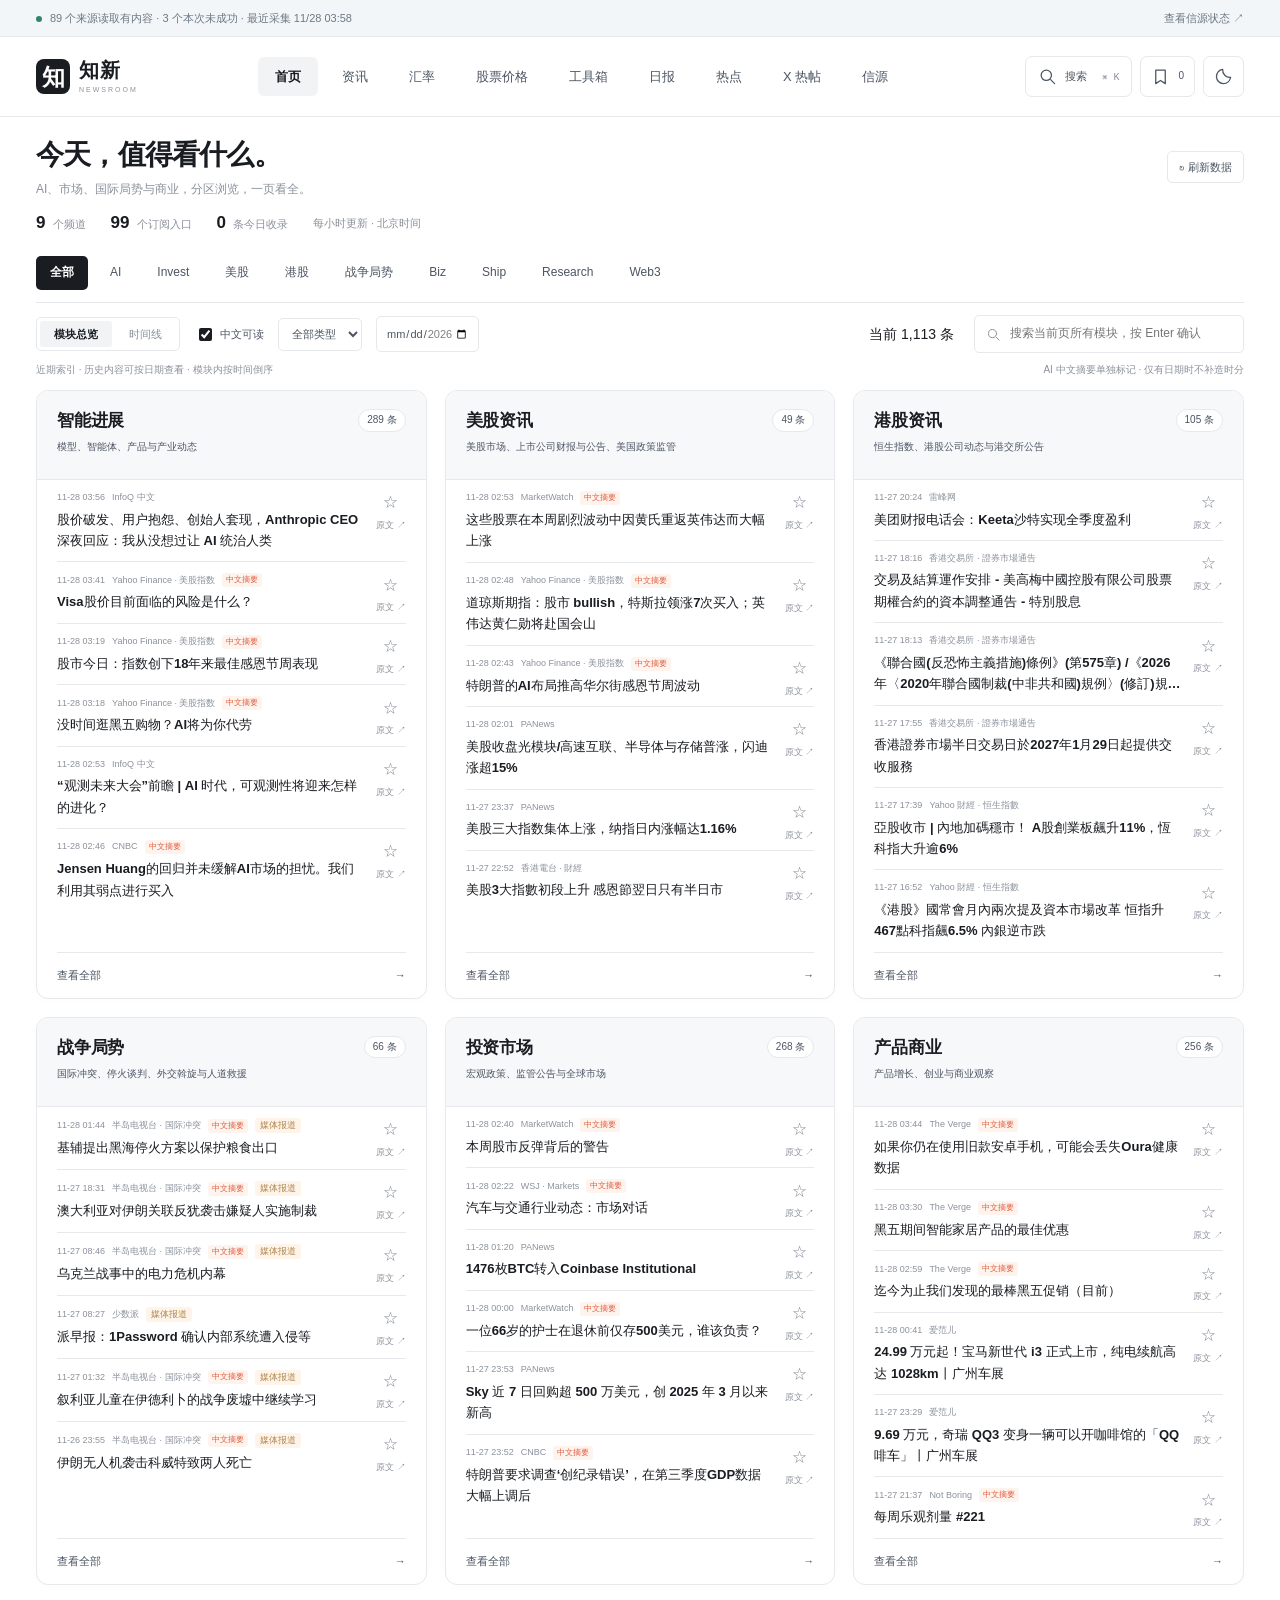
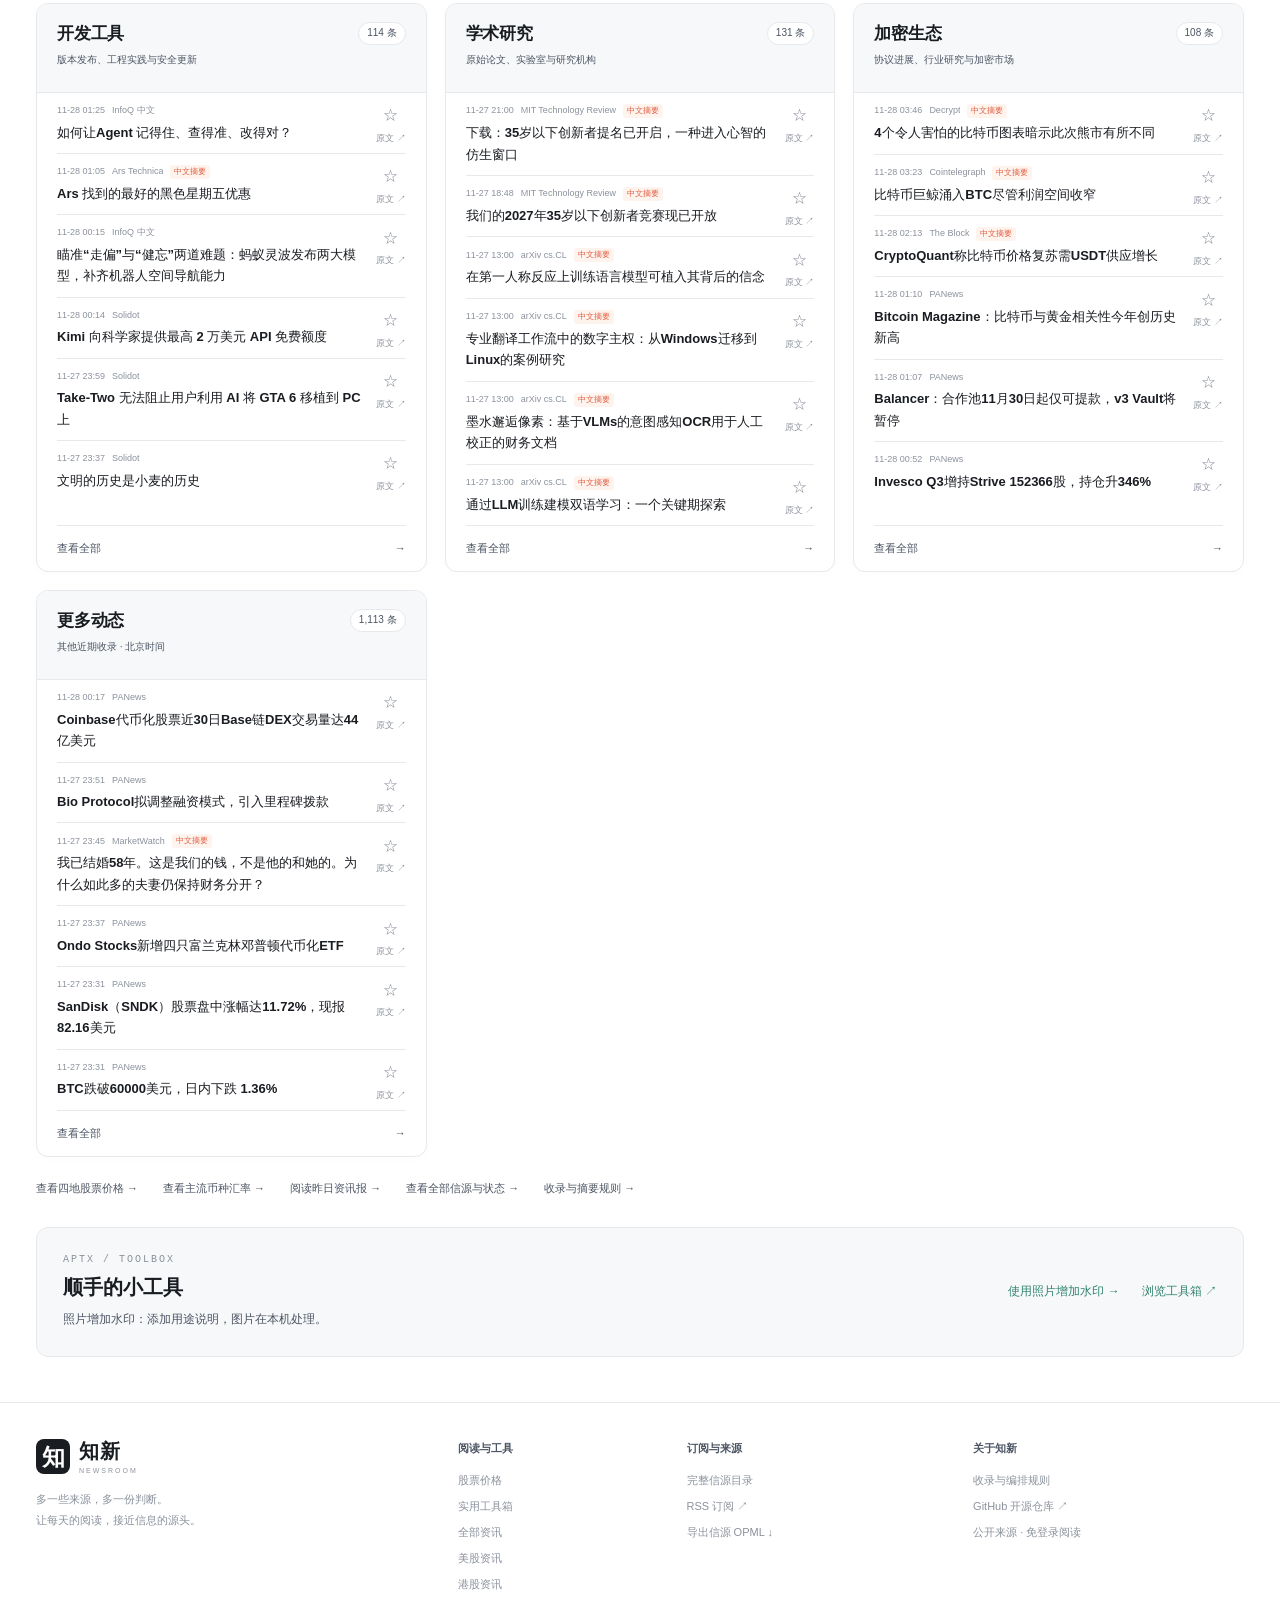
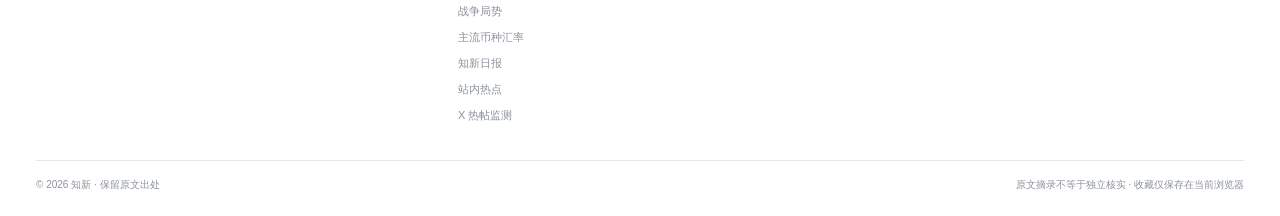
==== site/index.html @ 8f441225 "Refresh public AI sources" ====
<!doctype html>
<html lang="zh-CN">
<head>
  <script>if(!document.querySelector("base")){const base=document.createElement("base");base.href=new URL("./",location.href).href;document.head.append(base);}</script>
  <meta charset="utf-8">
  <meta name="viewport" content="width=device-width,initial-scale=1">
  <meta name="theme-color" content="#ffffff">
  <meta name="description" content="知新，多源资讯阅读站。汇集 AI、投资、美股、港股、战争局势、商业、开发工具、学术研究与 Web3，保留出处，按日归档。">
  <title>知新 · 多源资讯，每日有新知</title>
  <link rel="icon" href="data:image/svg+xml,%3Csvg xmlns='http://www.w3.org/2000/svg' viewBox='0 0 64 64'%3E%3Crect width='64' height='64' rx='14' fill='%23181a1d'/%3E%3Ctext x='12' y='46' font-size='42' fill='white'%3E知%3C/text%3E%3C/svg%3E">
  <link rel="alternate" type="application/rss+xml" title="知新资讯" href="./feed.xml">
  <link rel="stylesheet" href="./style.css?v=fdb960fe0c2c">
  <script src="./fx.js?v=73ebd5646b31" defer></script>
  <script src="./tools.js?v=283b28b69648" defer></script>
  <script src="./routing.js?v=66fdb86a15b0" defer></script>
  <script src="./stocks.js?v=11ef1272ff9c" defer></script>
  <script src="./app.js?v=699134f57a19" defer></script>
  <script id="fx-bootstrap" type="application/json">{"recent":{"schemaVersion":1,"status":"ok","asOf":"2026-11-27","previousDate":"2026-11-26","base":"EUR","checkedAt":"2026-11-27T19:58:29+00:00","lastSuccessfulAt":"2026-11-27T19:58:29+00:00","source":{"name":"欧洲央行 ECB","url":"https://www.ecb.europa.eu/stats/policy_and_exchange_rates/euro_reference_exchange_rates/html/index.en.html","dataUrl":"https://www.ecb.europa.eu/stats/eurofxref/eurofxref-hist-90d.xml"},"currencies":[{"code":"CNY","name":"人民币"},{"code":"USD","name":"美元"},{"code":"HKD","name":"港币"},{"code":"EUR","name":"欧元"},{"code":"JPY","name":"日元"},{"code":"GBP","name":"英镑"},{"code":"SGD","name":"新加坡元"},{"code":"AUD","name":"澳元"},{"code":"CAD","name":"加元"},{"code":"CHF","name":"瑞士法郎"},{"code":"KRW","name":"韩元"},{"code":"NZD","name":"新西兰元"},{"code":"THB","name":"泰铢"},{"code":"MYR","name":"马来西亚林吉特"},{"code":"INR","name":"印度卢比"}],"longHistory":{"status":"ok","startDate":"2016-01-04","asOf":"2026-11-27"}},"history":{"schemaVersion":1,"asOf":"2026-11-27","startDate":"2025-11-27","codes":["CNY","USD","HKD","JPY","GBP","SGD","AUD","CAD","CHF","KRW","NZD","THB","MYR","INR"],"rows":[["2025-11-27",8.2068,1.1586,9.0118,181.11,0.8754,1.5039,1.7753,1.6273,0.9337,1694.15,2.0277,37.336,4.7873,103.5815],["2025-11-28",8.1836,1.1566,9.002,180.57,0.8752,1.5008,1.7721,1.621,0.9318,1699.81,2.0247,37.237,4.7796,103.4905],["2025-12-01",8.2358,1.1646,9.0703,180.28,0.8778,1.5065,1.774,1.6259,0.9323,1706.31,2.0257,37.186,4.811,104.2823],["2025-12-02",8.2123,1.1614,9.0424,181.26,0.8796,1.5072,1.7723,1.6264,0.9346,1704.82,2.0294,37.182,4.7995,104.4705],["2025-12-03",8.2421,1.1668,9.0826,181.28,0.8766,1.5101,1.77,1.627,0.9336,1708.78,2.0292,37.209,4.8107,105.2075],["2025-12-04",8.2498,1.1666,9.0801,180.55,0.8745,1.5115,1.7657,1.6299,0.934,1716.69,2.0236,37.395,4.7971,104.843],["2025-12-05",8.2333,1.1645,9.0652,180.76,0.8727,1.5084,1.7546,1.623,0.9365,1714.82,2.0158,37.095,4.7873,104.733],["2025-12-08",8.2378,1.1655,9.0681,181.29,0.8746,1.5107,1.7549,1.609,0.9388,1708.85,2.013,37.121,4.7937,104.945],["2025-12-09",8.2207,1.1637,9.056,181.96,0.8735,1.5091,1.7532,1.6114,0.9385,1708.91,2.0111,37.07,4.7886,104.55],["2025-12-10",8.2165,1.1634,9.0532,182.32,0.8741,1.5079,1.7513,1.6108,0.9356,1710.16,2.0126,37.048,4.7909,104.6008],["2025-12-11",8.2678,1.1714,9.1154,182.25,0.8751,1.5147,1.7601,1.6164,0.9333,1723.29,2.0155,37.186,4.8145,105.8005],["2025-12-12",8.2759,1.1731,9.1332,182.99,0.8767,1.5152,1.7594,1.6139,0.9333,1732.81,2.0189,37.0,4.8103,106.1955],["2025-12-15",8.2824,1.1753,9.1462,182.32,0.8779,1.5148,1.7669,1.6169,0.9355,1721.99,2.029,36.993,4.8099,106.653],["2025-12-16",8.293,1.1776,9.1609,182.07,0.8764,1.5176,1.7737,1.6206,0.9351,1734.89,2.0346,37.071,4.8111,107.069],["2025-12-17",8.2569,1.1722,9.1207,182.38,0.8785,1.5142,1.7704,1.6165,0.9332,1734.13,2.0294,36.942,4.7925,105.9275],["2025-12-18",8.2517,1.1719,9.119,182.55,0.8746,1.5129,1.7734,1.6161,0.9316,1731.18,2.0324,36.862,4.7884,105.7785],["2025-12-19",8.2465,1.1712,9.113,184.15,0.876,1.5143,1.7739,1.6155,0.9318,1731.88,2.041,36.846,4.775,105.054],["2025-12-22",8.265,1.1745,9.1362,184.77,0.8742,1.515,1.7667,1.6168,0.9316,1738.72,2.0283,36.586,4.7896,105.29],["2025-12-23",8.2833,1.1786,9.1674,183.89,0.8729,1.5153,1.7607,1.6148,0.9287,1745.36,2.0189,36.666,4.7898,105.5479],["2025-12-24",8.2679,1.1787,9.1655,183.83,0.8729,1.5135,1.7587,1.6128,0.9284,1707.04,2.0197,36.593,4.7678,105.7755],["2025-12-29",8.2438,1.1766,9.1467,183.97,0.8726,1.5122,1.7583,1.6106,0.9293,1690.95,2.0295,36.992,4.777,105.776],["2025-12-30",8.2216,1.1757,9.1511,183.48,0.8712,1.5095,1.7543,1.6104,0.9293,1697.65,2.0278,36.935,4.7581,105.58],["2025-12-31",8.2262,1.175,9.1464,184.09,0.8726,1.5105,1.7581,1.6088,0.9314,1696.94,2.038,37.218,4.7682,105.5965],["2026-01-02",8.1973,1.1721,9.1329,183.94,0.8719,1.5077,1.7508,1.6097,0.9296,1693.53,2.0317,36.792,4.7517,105.719],["2026-01-05",8.1478,1.1664,9.0822,182.93,0.8676,1.5018,1.7492,1.6087,0.9289,1690.44,2.0296,36.596,4.7502,105.316],["2026-01-06",8.1766,1.1707,9.1172,183.14,0.8663,1.4984,1.7422,1.6129,0.9287,1695.93,2.0232,36.608,4.7378,105.5405],["2026-01-07",8.1685,1.1684,9.0976,182.91,0.8664,1.4972,1.7367,1.6135,0.9304,1691.47,2.02,36.606,4.7414,104.9835],["2026-01-08",8.1513,1.1675,9.0981,182.97,0.8687,1.4995,1.7433,1.6183,0.9312,1695.57,2.0313,36.823,4.743,104.988],["2026-01-09",8.1288,1.1642,9.0763,183.52,0.8677,1.4984,1.7441,1.6163,0.9314,1699.55,2.0339,36.632,4.7424,105.0335],["2026-01-12",8.1529,1.1692,9.1156,184.42,0.8674,1.5019,1.7409,1.6219,0.9313,1715.11,2.027,36.508,4.7499,105.419],["2026-01-13",8.1294,1.1654,9.0925,185.12,0.866,1.5006,1.7394,1.6172,0.9311,1717.89,2.0231,36.681,4.7286,105.1478],["2026-01-14",8.1247,1.1651,9.0841,184.82,0.8668,1.5007,1.745,1.6169,0.9333,1719.0,2.0303,36.672,4.7163,105.2118],["2026-01-15",8.0988,1.1624,9.0657,184.31,0.8674,1.4969,1.7382,1.6162,0.9314,1706.77,2.0246,36.494,4.715,104.9647],["2026-01-16",8.0967,1.1617,9.0613,183.67,0.867,1.4962,1.7344,1.6135,0.9313,1711.1,2.0179,36.535,4.7136,105.397],["2026-01-19",8.0991,1.1631,9.0685,183.69,0.8671,1.4946,1.7342,1.6149,0.9282,1713.48,2.0098,36.353,4.7164,105.6965],["2026-01-20",8.1614,1.1728,9.1456,185.18,0.8722,1.5045,1.742,1.6215,0.9268,1731.99,2.0098,36.456,4.7551,106.677],["2026-01-21",8.1749,1.1739,9.1532,185.23,0.8744,1.5045,1.734,1.6192,0.9268,1719.32,2.0019,36.47,4.7508,107.5775],["2026-01-22",8.1658,1.1706,9.1283,185.88,0.8722,1.5026,1.7197,1.6171,0.9283,1718.11,1.991,36.675,4.7292,107.216],["2026-01-23",8.1778,1.1742,9.1561,185.71,0.8681,1.5016,1.7104,1.6161,0.9277,1723.2,1.9855,36.594,4.7033,107.864],["2026-01-26",8.2312,1.1836,9.2289,182.52,0.8675,1.5044,1.7133,1.623,0.9223,1713.58,1.9877,36.869,4.6936,108.6115],["2026-01-27",8.2964,1.1929,9.3046,182.92,0.8683,1.5096,1.7167,1.6316,0.9197,1719.21,1.9907,37.022,4.7149,109.288],["2026-01-28",8.3176,1.1974,9.3415,182.76,0.8685,1.5108,1.7107,1.6242,0.9188,1710.88,1.9859,37.251,4.6926,110.093],["2026-01-29",8.3132,1.1968,9.3407,183.48,0.8662,1.5128,1.6935,1.6186,0.9182,1712.42,1.9689,37.34,4.7004,110.007],["2026-01-30",8.2834,1.1919,9.3067,183.59,0.8662,1.5111,1.7001,1.612,0.9157,1719.47,1.966,37.455,4.7044,109.5825],["2026-02-02",8.221,1.184,9.2484,183.59,0.8658,1.5055,1.7042,1.6157,0.9199,1719.74,1.9705,37.432,4.6673,108.417],["2026-02-03",8.1877,1.1801,9.2201,183.92,0.8623,1.4994,1.683,1.6116,0.9173,1709.44,1.9532,37.25,4.6407,106.371],["2026-02-04",8.2051,1.182,9.2334,185.15,0.8616,1.5027,1.6814,1.6138,0.9168,1720.7,1.9602,37.39,4.6476,106.8698],["2026-02-05",8.1869,1.1798,9.2171,185.11,0.8691,1.5021,1.6922,1.6144,0.9161,1728.58,1.9676,37.488,4.6567,106.546],["2026-02-06",8.1838,1.1794,9.2152,185.27,0.8679,1.5016,1.688,1.6118,0.9175,1730.68,1.9673,37.269,4.6557,106.9265],["2026-02-09",8.2281,1.1886,9.2888,185.65,0.8701,1.5067,1.6843,1.6174,0.915,1737.79,1.9685,37.055,4.6765,107.8375],["2026-02-10",8.2245,1.1894,9.2983,184.51,0.8695,1.5061,1.683,1.6141,0.9123,1738.48,1.9687,37.151,4.6666,107.6878],["2026-02-11",8.2245,1.19,9.3013,182.79,0.8699,1.5027,1.6737,1.6138,0.9136,1727.84,1.9637,36.991,4.6589,107.9515],["2026-02-12",8.1944,1.1874,9.2815,182.52,0.8711,1.4984,1.6678,1.6128,0.9142,1707.82,1.9588,36.809,4.6338,107.565],["2026-02-13",8.195,1.1862,9.2725,181.83,0.8716,1.4992,1.6824,1.6161,0.9121,1715.78,1.9693,36.861,4.6351,107.481],["2026-02-16",8.1902,1.1855,9.265,181.79,0.869,1.4962,1.6731,1.6155,0.9129,1708.8,1.9623,36.863,4.6235,107.5625],["2026-02-17",8.1702,1.1826,9.2428,181.06,0.8733,1.4946,1.6776,1.6149,0.9116,1709.83,1.9623,37.021,4.6121,107.2565],["2026-02-18",8.1833,1.1845,9.2565,181.99,0.8724,1.4971,1.6748,1.6164,0.9124,1712.66,1.973,37.016,4.6196,107.425],["2026-02-19",8.1197,1.1753,9.1846,182.05,0.8738,1.4916,1.6698,1.6107,0.9119,1703.81,1.9728,36.722,4.5937,107.183],["2026-02-20",8.1294,1.1767,9.1961,182.63,0.8728,1.4931,1.6697,1.6112,0.9132,1705.81,1.9763,36.719,4.5927,107.0155],["2026-02-23",8.1412,1.1784,9.2136,182.44,0.8734,1.4923,1.6669,1.6132,0.9145,1701.08,1.975,36.56,4.5852,107.115],["2026-02-24",8.1046,1.1777,9.2126,183.53,0.8731,1.4925,1.6718,1.6148,0.912,1699.77,1.9783,36.573,4.586,107.0865],["2026-02-25",8.095,1.1784,9.2157,184.7,0.8714,1.4906,1.6617,1.6133,0.913,1682.64,1.9727,36.642,4.5852,107.167],["2026-02-26",8.0823,1.1814,9.2417,184.37,0.8719,1.4922,1.6592,1.6155,0.914,1684.25,1.9721,36.694,4.5909,107.421],["2026-02-27",8.0961,1.1805,9.2359,184.13,0.8763,1.4942,1.6612,1.6139,0.9104,1702.25,1.9731,36.696,4.5933,107.5205],["2026-03-02",8.0512,1.1698,9.1509,184.19,0.8739,1.49,1.6579,1.5991,0.9117,1710.38,1.9709,36.86,4.5938,107.317],["2026-03-03",8.017,1.1606,9.0552,182.98,0.8717,1.4833,1.6534,1.5883,0.9107,1715.95,1.9688,36.861,4.5797,106.9525],["2026-03-04",8.0347,1.1649,9.1064,183.02,0.8705,1.4844,1.6503,1.591,0.9082,1706.34,1.9674,36.671,4.5915,107.2678],["2026-03-05",8.0177,1.1618,9.0863,183.03,0.8695,1.4839,1.649,1.5828,0.9064,1714.57,1.9623,36.788,4.581,106.4773],["2026-03-06",7.9825,1.1561,9.04,182.57,0.86693,1.481,1.6501,1.5782,0.9045,1717.02,1.9687,36.966,4.562,106.1745],["2026-03-09",7.9929,1.1555,9.0311,183.15,0.8653,1.4792,1.6465,1.568,0.9008,1716.06,1.9563,37.057,4.5792,106.65],["2026-03-10",8.0057,1.1641,9.1075,183.67,0.86545,1.481,1.6355,1.5777,0.9027,1711.37,1.9596,36.815,4.5691,107.05],["2026-03-11",7.9518,1.1581,9.0642,183.63,0.86363,1.4757,1.6195,1.5742,0.9031,1710.64,1.9571,36.787,4.5357,106.629],["2026-03-12",7.9316,1.1547,9.038,183.43,0.86243,1.4726,1.619,1.5706,0.9028,1709.93,1.9588,36.875,4.5345,106.4745],["2026-03-13",7.9145,1.1476,8.9827,182.85,0.86503,1.4685,1.6293,1.5726,0.9034,1711.87,1.9691,36.953,4.5198,106.0205],["2026-03-16",7.9154,1.1478,8.9881,182.66,0.86408,1.4676,1.6272,1.5703,0.9041,1711.08,1.9647,37.143,4.5114,105.8818],["2026-03-17",7.9412,1.1531,9.0355,183.29,0.8643,1.4723,1.6227,1.5804,0.9068,1714.87,1.9693,37.268,4.5178,106.5055],["2026-03-18",7.9214,1.15,9.0135,183.49,0.86393,1.4734,1.6305,1.5774,0.9073,1729.08,1.9763,37.565,4.504,106.83],["2026-03-19",7.9279,1.1489,8.9966,182.46,0.86388,1.4744,1.6403,1.577,0.9121,1725.2,1.98,37.805,4.5259,107.133],["2026-03-20",7.9664,1.1555,9.0545,183.46,0.86438,1.4793,1.6351,1.5849,0.9096,1734.17,1.9723,37.854,4.5521,108.175],["2026-03-23",7.9916,1.1596,9.0819,183.86,0.8642,1.4791,1.6519,1.5896,0.9124,1724.93,1.9836,37.403,4.5682,108.099],["2026-03-24",7.977,1.1572,9.0575,183.91,0.86541,1.4819,1.6652,1.591,0.9145,1734.48,1.9895,37.794,4.5785,108.597],["2026-03-25",7.9979,1.1592,9.0637,184.27,0.86558,1.4829,1.6647,1.5977,0.9153,1735.94,1.9921,37.778,4.5962,108.9005],["2026-03-26",7.9737,1.1539,9.0281,184.19,0.86515,1.4821,1.6693,1.5964,0.9151,1738.14,1.9958,37.963,4.6087,108.6045],["2026-03-27",7.9626,1.1517,9.0223,184.16,0.8672,1.4831,1.6731,1.5974,0.9178,1740.79,2.0019,37.949,4.6218,109.1945],["2026-03-30",7.937,1.1484,8.9969,183.12,0.86803,1.4812,1.674,1.5987,0.9187,1742.93,2.0068,37.731,4.6258,108.7686],["2026-03-31",7.9341,1.1498,9.0136,183.39,0.86833,1.4811,1.6693,1.6022,0.9194,1753.22,2.0061,37.667,4.6555,107.8788],["2026-04-01",7.9771,1.1605,9.0955,183.73,0.87113,1.4875,1.6689,1.6124,0.9191,1746.33,2.0102,37.728,4.6733,108.424],["2026-04-02",7.9495,1.1525,9.0325,183.94,0.87253,1.4834,1.6771,1.603,0.9213,1747.94,2.0191,37.762,4.6549,107.3],["2026-04-07",7.9251,1.1557,9.0564,184.73,0.87258,1.4847,1.6665,1.6078,0.9242,1730.56,2.0267,37.687,4.6586,107.4895],["2026-04-08",7.9948,1.1706,9.1685,185.13,0.86893,1.49,1.6589,1.6225,0.9223,1725.73,2.0055,37.313,4.6543,107.9533],["2026-04-09",7.9863,1.1685,9.1551,185.7,0.87053,1.4891,1.6593,1.6175,0.924,1728.78,2.0019,37.503,4.6541,108.2738],["2026-04-10",7.9967,1.1711,9.1729,186.43,0.87105,1.4919,1.6561,1.6187,0.9241,1737.06,2.0034,37.592,4.6434,108.7795],["2026-04-13",7.9827,1.1684,9.1507,186.75,0.87058,1.4912,1.661,1.6177,0.9242,1740.86,2.0081,37.728,4.6444,109.047],["2026-04-14",8.0379,1.1793,9.2372,187.33,0.86913,1.4993,1.6558,1.6225,0.921,1734.18,1.9992,37.791,4.6594,109.7765],["2026-04-15",8.0353,1.178,9.2289,187.41,0.86935,1.4991,1.6507,1.6235,0.922,1740.02,1.9978,37.808,4.659,110.0695],["2026-04-16",8.0368,1.1782,9.2195,187.31,0.86993,1.4985,1.6425,1.6174,0.923,1739.62,1.9986,37.685,4.6586,109.8595],["2026-04-17",8.0483,1.1797,9.2382,187.72,0.87168,1.5009,1.6438,1.6129,0.9231,1744.76,2.0032,37.839,4.6628,109.5025],["2026-04-20",8.0176,1.176,9.2105,186.88,0.87045,1.4952,1.6432,1.6105,0.9189,1729.01,2.0003,37.72,4.6481,109.4525],["2026-04-21",8.0202,1.1767,9.214,187.14,0.87035,1.4961,1.6423,1.607,0.9172,1729.57,1.9907,37.696,4.6491,110.0275],["2026-04-22",8.0071,1.1733,9.1892,186.81,0.86903,1.4945,1.6404,1.6034,0.9175,1734.2,1.9866,37.786,4.6375,110.0605],["2026-04-23",7.9928,1.1694,9.16,186.5,0.86575,1.4919,1.6347,1.5986,0.9177,1729.96,1.9861,37.836,4.6349,110.052],["2026-04-24",8.0067,1.1712,9.1763,186.71,0.86803,1.4949,1.6393,1.6023,0.9199,1729.91,1.9939,37.918,4.6438,110.3885],["2026-04-27",8.0165,1.1749,9.208,187.06,0.8658,1.4954,1.6337,1.5979,0.921,1728.54,1.9851,37.946,4.6438,110.6745],["2026-04-28",7.9877,1.168,9.1527,186.58,0.86715,1.493,1.6327,1.5974,0.9238,1725.01,1.9905,38.024,4.6159,110.426],["2026-04-29",7.9993,1.1706,9.1736,187.05,0.86643,1.4952,1.6344,1.6007,0.9236,1730.59,1.9981,38.226,4.6268,111.0315],["2026-04-30",7.991,1.1702,9.1662,183.21,0.86625,1.4934,1.6371,1.5994,0.919,1728.39,1.9957,38.084,4.6457,111.0695],["2026-05-04",7.9914,1.17,9.1647,183.83,0.86358,1.4927,1.6289,1.593,0.9173,1722.28,1.9874,38.171,4.625,111.2585],["2026-05-05",7.9818,1.1686,9.1577,184.42,0.86343,1.4925,1.6299,1.591,0.9165,1721.29,1.9876,38.143,4.6306,111.35],["2026-05-06",8.0113,1.1762,9.2163,183.74,0.8637,1.4917,1.6238,1.5999,0.9165,1703.26,1.9713,37.856,4.6166,111.2865],["2026-05-07",8.0058,1.177,9.218,184.07,0.8641,1.4898,1.6219,1.604,0.9157,1707.4,1.9686,37.835,4.6021,110.938],["2026-05-08",7.9989,1.1761,9.2067,184.37,0.8641,1.4911,1.6259,1.6063,0.9156,1725.08,1.9735,37.897,4.6115,111.1285],["2026-05-11",7.9961,1.1765,9.2112,184.87,0.86488,1.4938,1.6249,1.6079,0.9163,1732.87,1.9785,38.136,4.6148,112.1385],["2026-05-12",7.9726,1.1738,9.1887,184.98,0.86803,1.4937,1.6252,1.6088,0.9172,1747.64,1.9743,38.055,4.6177,112.2585],["2026-05-13",7.9556,1.1715,9.1735,184.83,0.86713,1.4904,1.6158,1.6039,0.9155,1743.87,1.9749,37.88,4.6046,112.0793],["2026-05-14",7.94,1.1702,9.1662,184.83,0.86618,1.4901,1.6162,1.606,0.915,1745.62,1.9734,37.815,4.6006,112.0675],["2026-05-15",7.9194,1.1628,9.1065,184.36,0.8705,1.4884,1.6265,1.5995,0.9144,1743.76,1.9908,37.989,4.5942,111.594],["2026-05-18",7.9209,1.1648,9.1211,184.93,0.8702,1.4895,1.6256,1.6006,0.9144,1744.64,1.9858,37.967,4.6324,112.2285],["2026-05-19",7.9087,1.162,9.1015,184.89,0.86671,1.4887,1.6327,1.5985,0.915,1753.17,1.988,37.951,4.6219,112.1815],["2026-05-20",7.8912,1.16,9.0861,184.48,0.86555,1.4852,1.6271,1.5959,0.9165,1746.31,1.9841,37.903,4.6052,112.317],["2026-05-21",7.8899,1.1599,9.0873,184.59,0.86433,1.4848,1.6273,1.5972,0.9145,1749.99,1.9802,37.911,4.5961,111.5885],["2026-05-22",7.8791,1.1595,9.0865,184.53,0.86418,1.4846,1.6283,1.6002,0.9119,1759.6,1.9817,37.875,4.6009,110.9585],["2026-05-25",7.899,1.1643,9.1214,185.04,0.86255,1.4873,1.624,1.6082,0.9099,1762.46,1.982,37.816,4.6019,110.887],["2026-05-26",7.8939,1.1634,9.1161,185.22,0.86375,1.4866,1.6236,1.6069,0.9136,1751.27,1.9913,37.997,4.6129,111.32],["2026-05-27",7.8923,1.1637,9.1173,185.52,0.86618,1.4869,1.6321,1.6099,0.9153,1745.2,1.9774,37.96,4.6141,111.365],["2026-05-28",7.8762,1.1617,9.1015,185.24,0.86665,1.4865,1.6318,1.6094,0.9167,1745.84,1.9713,37.988,4.6212,111.1705],["2026-05-29",7.8793,1.1644,9.1238,185.45,0.86723,1.487,1.6238,1.6074,0.9111,1753.9,1.9491,37.866,4.6168,110.6195],["2026-06-01",7.8786,1.1646,9.1271,185.74,0.86493,1.4881,1.6234,1.6106,0.9128,1756.96,1.9558,37.914,4.6176,110.629],["2026-06-02",7.8778,1.1649,9.1298,186.09,0.86465,1.4892,1.6221,1.6119,0.9149,1767.33,1.9618,37.958,4.6188,110.9845],["2026-06-03",7.862,1.1614,9.1012,185.66,0.8637,1.489,1.6218,1.6094,0.9167,1778.09,1.9695,38.007,4.6392,111.1575],["2026-06-04",7.8848,1.164,9.1185,186.01,0.8649,1.4929,1.6297,1.6176,0.9168,1783.85,1.9791,37.949,4.6711,111.4945],["2026-06-05",7.8752,1.164,9.1185,186.08,0.86433,1.4939,1.6301,1.6159,0.9175,1793.64,1.9806,37.987,4.6886,110.5215],["2026-06-08",7.8263,1.154,9.0427,184.6,0.8636,1.4855,1.6311,1.6083,0.9187,1763.26,1.9792,37.811,4.7008,110.4475],["2026-06-09",7.8367,1.1573,9.0691,185.35,0.8634,1.4873,1.6391,1.6111,0.9206,1765.44,1.981,37.994,4.6998,110.3495],["2026-06-10",7.8243,1.1539,9.0426,185.19,0.86228,1.4866,1.6475,1.6073,0.9222,1759.12,1.9879,38.027,4.6964,109.9275],["2026-06-11",7.8191,1.1537,9.041,185.21,0.8633,1.4857,1.6487,1.6127,0.9221,1764.62,1.994,38.014,4.6921,110.484],["2026-06-12",7.822,1.1567,9.0633,185.3,0.86305,1.4854,1.6442,1.618,0.9217,1758.43,1.986,37.876,4.6933,110.0195],["2026-06-15",7.8429,1.1607,9.093,185.93,0.86483,1.4882,1.6424,1.6228,0.9212,1757.65,1.9882,37.781,4.7014,109.9355],["2026-06-16",7.8334,1.1594,9.0821,185.94,0.86471,1.4866,1.6411,1.6248,0.9224,1749.36,1.9906,37.698,4.7164,109.6335],["2026-06-17",7.8349,1.1591,9.0821,185.82,0.86463,1.4876,1.6418,1.6241,0.9193,1758.45,1.9952,37.804,4.7152,109.5745],["2026-06-18",7.7609,1.1461,8.9827,184.44,0.86638,1.4795,1.6362,1.6189,0.9218,1763.72,1.9889,37.581,4.7191,108.1155],["2026-06-19",7.7624,1.1467,8.9887,184.88,0.86653,1.4804,1.6348,1.6228,0.9248,1757.1,1.9967,37.681,4.7439,108.1675],["2026-06-22",7.7612,1.1456,8.981,185.33,0.86468,1.481,1.6346,1.6223,0.9257,1760.88,1.9991,37.702,4.7531,108.473],["2026-06-23",7.7303,1.1392,8.9313,184.02,0.862,1.4763,1.6423,1.6162,0.9225,1749.98,2.0065,37.821,4.7169,107.928],["2026-06-24",7.7236,1.134,8.891,183.35,0.86165,1.4722,1.6436,1.614,0.9216,1753.65,2.0096,37.91,4.6925,107.3605],["2026-06-25",7.7105,1.1342,8.8928,183.57,0.86183,1.4719,1.6454,1.6151,0.9223,1749.98,2.0115,37.882,4.6701,107.0635],["2026-06-26",7.7506,1.1401,8.9408,184.3,0.86253,1.4755,1.6518,1.6169,0.9218,1751.73,2.0181,38.051,4.6602,107.6305],["2026-06-29",7.7492,1.1406,8.9449,184.62,0.86215,1.4754,1.6531,1.6201,0.9222,1760.8,2.0175,37.919,4.6434,107.838],["2026-06-30",7.7314,1.1394,8.935,185.08,0.86178,1.4754,1.6544,1.622,0.9224,1767.08,2.0136,37.862,4.6544,107.8565],["2026-07-01",7.7342,1.1383,8.9287,185.21,0.85973,1.4762,1.6518,1.6191,0.9234,1773.57,2.0069,38.002,4.6602,108.4215],["2026-07-02",7.7388,1.1399,8.9414,184.19,0.85665,1.4756,1.6546,1.6203,0.92,1765.53,2.0101,37.976,4.6508,108.7435],["2026-07-03",7.7634,1.1448,8.9791,184.48,0.8572,1.4774,1.65,1.6258,0.919,1752.95,2.0049,37.933,4.6605,109.002],["2026-07-06",7.7573,1.1415,8.9528,185.31,0.85538,1.4765,1.6462,1.6236,0.9201,1747.72,2.0079,38.04,4.663,108.9035],["2026-07-07",7.767,1.1433,8.9661,185.09,0.85411,1.4764,1.6455,1.6255,0.9218,1731.47,2.0088,38.026,4.6532,108.582],["2026-07-08",7.755,1.1404,8.9395,185.3,0.85435,1.4757,1.6471,1.6176,0.9222,1720.95,2.0019,38.141,4.6494,108.9765],["2026-07-09",7.7712,1.1435,8.9605,185.72,0.85363,1.4784,1.6478,1.6202,0.9227,1729.49,1.9916,38.244,4.662,109.0765],["2026-07-10",7.7433,1.143,8.9611,185.02,0.85155,1.4757,1.6447,1.6177,0.9223,1720.12,1.9808,38.079,4.652,108.9665],["2026-07-13",7.7427,1.1424,8.9548,185.23,0.8533,1.4765,1.6454,1.6148,0.9253,1706.85,1.977,38.139,4.6507,109.2375],["2026-07-14",7.7327,1.1405,8.9387,185.01,0.85215,1.4743,1.6428,1.6095,0.9257,1705.61,1.9662,38.235,4.651,109.7215],["2026-07-15",7.7268,1.1406,8.9412,185.22,0.85093,1.4739,1.6335,1.6053,0.9256,1701.97,1.9608,38.375,4.6514,109.794],["2026-07-16",7.7596,1.1467,8.9898,185.99,0.84873,1.4782,1.6362,1.6082,0.925,1696.49,1.9583,38.489,4.6699,110.4895],["2026-07-17",7.7501,1.1435,8.9653,185.65,0.85098,1.4765,1.6394,1.6035,0.9228,1698.46,1.9609,38.462,4.6826,110.102],["2026-07-20",7.7319,1.1426,8.9587,185.54,0.84888,1.4749,1.6307,1.6032,0.9236,1692.4,1.952,38.42,4.6761,110.1985],["2026-07-21",7.7255,1.1418,8.9525,185.82,0.85205,1.4734,1.6276,1.6069,0.9259,1688.04,1.9533,38.439,4.6688,109.882],["2026-07-22",7.7266,1.1408,8.9443,186.03,0.8534,1.473,1.6312,1.6071,0.9268,1688.78,1.9608,38.57,4.6624,110.167],["2026-07-23",7.7127,1.1392,8.9328,186.23,0.85318,1.4711,1.6291,1.6034,0.9295,1677.72,1.9689,38.533,4.6582,110.0255],["2026-07-24",7.7047,1.1377,8.9225,186.38,0.85388,1.4687,1.6281,1.6026,0.9302,1662.18,1.9656,38.329,4.6543,109.865],["2026-07-27",7.7059,1.1389,8.9313,186.37,0.85524,1.4696,1.6271,1.6064,0.9284,1674.31,1.9663,38.244,4.653,109.2425],["2026-07-28",7.6969,1.1367,8.9136,186.32,0.8555,1.4702,1.6312,1.6036,0.9319,1658.96,1.9693,38.204,4.6514,108.961],["2026-07-29",7.7,1.138,8.9246,186.27,0.85635,1.471,1.6397,1.6051,0.9332,1652.77,1.9709,38.157,4.6539,108.8475],["2026-07-30",7.7521,1.1476,9.0018,186.99,0.85715,1.4775,1.6439,1.6119,0.9324,1645.31,1.9646,38.496,4.6851,109.808],["2026-07-31",7.7539,1.1485,9.0079,184.03,0.85573,1.4757,1.6365,1.6126,0.9304,1657.99,1.9589,38.435,4.6933,109.5495],["2026-08-03",7.7891,1.1535,9.0464,180.73,0.85633,1.4783,1.6463,1.6181,0.932,1646.1,1.9636,38.452,4.7242,109.9725],["2026-08-04",7.7767,1.1515,9.0316,181.26,0.85639,1.4767,1.6377,1.6191,0.9319,1643.32,1.9568,38.385,4.7125,109.8285],["2026-08-05",7.7989,1.1554,9.0619,182.08,0.8572,1.4806,1.6385,1.623,0.9345,1644.97,1.968,38.29,4.7291,109.9045],["2026-08-06",7.7898,1.1542,9.0542,182.17,0.85705,1.4798,1.639,1.6156,0.9346,1643.09,1.9619,38.164,4.7201,109.9085],["2026-08-07",7.7834,1.1535,9.0491,182.64,0.85765,1.4775,1.6384,1.616,0.9347,1633.3,1.9646,38.129,4.719,109.8275],["2026-08-10",7.7931,1.1555,9.0653,183.31,0.85565,1.4785,1.6359,1.6108,0.934,1636.9,1.9613,38.146,4.7266,110.1228],["2026-08-11",7.7841,1.154,9.0546,183.72,0.85483,1.4773,1.6336,1.6084,0.9351,1629.64,1.9626,38.203,4.7227,110.1375],["2026-08-12",7.785,1.1545,9.0594,183.67,0.85358,1.4766,1.6327,1.6077,0.9366,1636.08,1.9675,38.168,4.7167,110.069],["2026-08-13",7.7774,1.1534,9.0506,183.77,0.8549,1.4765,1.6356,1.6089,0.9373,1638.16,1.9735,38.212,4.7139,110.0815],["2026-08-14",7.7977,1.1567,9.077,183.93,0.8545,1.4784,1.6333,1.6049,0.939,1632.42,1.9642,38.316,4.7263,110.3818],["2026-08-17",7.813,1.1593,9.0951,184.59,0.855,1.4797,1.6271,1.6067,0.9389,1636.83,1.9593,38.286,4.7097,110.8375],["2026-08-18",7.8049,1.1576,9.0799,184.87,0.85585,1.4791,1.6278,1.606,0.9406,1632.3,1.9672,38.27,4.6987,110.7673],["2026-08-19",7.8197,1.1605,9.1002,184.62,0.85608,1.481,1.6401,1.6098,0.9402,1614.81,1.9738,38.372,4.7087,111.1265],["2026-08-20",7.8538,1.1681,9.1624,185.45,0.85725,1.486,1.6438,1.6085,0.9333,1631.08,1.9657,38.448,4.7238,111.7985],["2026-08-21",7.8624,1.1699,9.1726,185.66,0.8567,1.4838,1.6321,1.6074,0.9353,1619.41,1.9541,38.226,4.7246,111.9595],["2026-08-24",7.8414,1.1664,9.1408,185.6,0.8555,1.4819,1.6287,1.6154,0.9362,1614.6,1.9567,38.124,4.7152,111.6875],["2026-08-25",7.8366,1.1662,9.1407,185.7,0.8555,1.4814,1.6303,1.6163,0.9361,1612.94,1.9547,38.176,4.7196,111.276],["2026-08-26",7.8422,1.1669,9.1463,185.62,0.85613,1.4817,1.6241,1.6176,0.938,1614.39,1.9582,38.21,4.6985,111.3475],["2026-08-27",7.8258,1.1645,9.1282,185.61,0.8574,1.4804,1.6196,1.6151,0.9376,1607.45,1.9566,38.26,4.6964,111.2575],["2026-08-28",7.8251,1.1643,9.1276,185.92,0.8572,1.4802,1.6183,1.613,0.9364,1600.39,1.9585,38.37,4.6875,111.0585],["2026-08-31",7.7922,1.1596,9.0888,185.22,0.85648,1.4758,1.6191,1.6102,0.9376,1586.37,1.9599,38.458,4.6685,110.361],["2026-09-01",7.7911,1.159,9.0877,185.63,0.85655,1.4759,1.623,1.6096,0.9394,1593.17,1.9674,38.554,4.6818,110.0485],["2026-09-02",7.7822,1.1578,9.0801,184.78,0.8587,1.4741,1.6199,1.6122,0.9424,1577.57,1.9868,38.468,4.6839,109.962],["2026-09-03",7.8042,1.1615,9.1078,181.21,0.86055,1.4725,1.6147,1.6019,0.939,1576.49,1.978,38.312,4.6942,109.75],["2026-09-04",7.7994,1.1622,9.112,181.59,0.85898,1.4724,1.6134,1.6038,0.9405,1569.38,1.9755,38.26,4.7005,109.8165],["2026-09-07",7.7995,1.1622,9.1119,179.85,0.85894,1.4716,1.6109,1.6062,0.9405,1566.56,1.978,38.231,4.7023,109.821],["2026-09-08",7.7936,1.1614,9.1068,179.2,0.8574,1.4701,1.6098,1.6033,0.9425,1558.22,1.9877,38.227,4.717,110.1315],["2026-09-09",7.8159,1.1652,9.1378,178.59,0.85898,1.4721,1.6128,1.6043,0.9404,1556.94,1.9903,38.306,4.7424,110.8225],["2026-09-10",7.79,1.1616,9.1083,179.09,0.85915,1.4711,1.6167,1.6049,0.9432,1560.96,1.994,38.327,4.7225,110.8645],["2026-09-11",7.7762,1.1592,9.0904,178.56,0.85815,1.4697,1.6161,1.6064,0.9451,1556.56,1.9914,38.329,4.7185,110.7675],["2026-09-14",7.7489,1.1551,9.0599,178.52,0.85598,1.4676,1.6202,1.6041,0.9431,1555.04,2.0012,38.407,4.7082,110.3755],["2026-09-15",7.7444,1.1539,9.0518,178.86,0.8558,1.4683,1.6194,1.6062,0.9441,1568.32,2.0042,38.419,4.716,110.7285],["2026-09-16",7.738,1.1537,9.0507,178.88,0.8574,1.469,1.6176,1.6082,0.9449,1578.03,2.0021,38.361,4.7152,110.714],["2026-09-17",7.7009,1.1481,9.0071,178.75,0.8583,1.4642,1.6139,1.6068,0.9466,1587.31,1.9993,38.237,4.7061,110.1475],["2026-09-18",7.6755,1.146,8.9903,180.94,0.8588,1.4651,1.6095,1.6056,0.9462,1590.76,2.0068,38.225,4.6763,109.8755],["2026-09-21",7.693,1.149,9.0144,180.7,0.8578,1.4647,1.6098,1.6091,0.9438,1576.63,2.0035,38.187,4.685,110.0975],["2026-09-22",7.6803,1.1463,8.9909,180.17,0.8578,1.4612,1.6122,1.6099,0.9393,1554.55,2.0003,37.988,4.67,109.5805],["2026-09-23",7.6538,1.1411,8.9506,180.2,0.8595,1.4587,1.6146,1.6077,0.939,1558.0,2.0049,37.987,4.6557,109.25],["2026-09-24",7.6302,1.1367,8.9148,180.57,0.85986,1.4549,1.6177,1.6047,0.9409,1555.69,2.0049,38.057,4.6457,109.0775],["2026-09-25",7.6551,1.1403,8.9445,179.7,0.86045,1.4563,1.622,1.6127,0.9445,1545.16,2.0108,38.023,4.6456,109.2605],["2026-09-28",7.6352,1.1378,8.9258,178.5,0.85785,1.4538,1.6199,1.6118,0.9464,1545.05,2.0071,38.196,4.6456,109.2095],["2026-09-29",7.6117,1.1355,8.9091,178.41,0.85718,1.4504,1.6211,1.6101,0.9461,1536.74,2.0076,38.056,4.634,108.991],["2026-09-30",7.613,1.1355,8.9095,178.27,0.85463,1.4503,1.6297,1.6105,0.9478,1539.06,2.0115,38.113,4.6306,108.8205],["2026-10-01",7.5748,1.1298,8.8658,178.49,0.85373,1.446,1.6255,1.6095,0.9437,1537.96,2.0121,38.023,4.6147,108.832],["2026-10-02",7.5259,1.1225,8.8084,176.99,0.85033,1.4366,1.6176,1.5984,0.9279,1513.44,2.0002,37.71,4.5849,108.1245],["2026-10-05",7.5118,1.1204,8.7925,177.28,0.8472,1.4344,1.6097,1.5969,0.9311,1505.8,2.0038,37.752,4.5791,107.8915],["2026-10-06",7.5554,1.1269,8.8438,178.15,0.8488,1.4392,1.614,1.6058,0.9359,1508.67,2.0061,37.836,4.6034,108.6615],["2026-10-07",7.4937,1.1177,8.7722,176.85,0.84645,1.4311,1.6079,1.5931,0.9309,1496.25,1.9977,37.661,4.5692,108.1165],["2026-10-08",7.4972,1.1186,8.7783,177.05,0.84698,1.434,1.611,1.5953,0.9326,1502.79,2.0014,37.68,4.5768,108.2635],["2026-10-09",7.4992,1.1206,8.794,177.34,0.84763,1.4348,1.6052,1.5942,0.9313,1503.27,1.9961,37.574,4.5777,108.3965],["2026-10-12",7.4832,1.1181,8.7743,177.33,0.84478,1.4314,1.6032,1.5946,0.9312,1490.53,1.9968,37.585,4.5663,107.086],["2026-10-13",7.489,1.1188,8.7802,176.91,0.8446,1.4319,1.6033,1.5933,0.9312,1500.81,1.9931,37.58,4.5714,106.6],["2026-10-14",7.4925,1.1195,8.7859,177.39,0.84385,1.4359,1.5971,1.5918,0.933,1496.54,1.9941,37.587,4.5704,106.5283],["2026-10-15",7.4993,1.1208,8.7953,177.06,0.8461,1.4379,1.6218,1.5923,0.9305,1508.48,2.0012,37.592,4.5757,106.5408],["2026-10-16",7.524,1.1253,8.8316,177.82,0.84385,1.4395,1.6171,1.5935,0.9272,1499.01,1.9868,37.602,4.5929,106.864],["2026-10-19",7.4991,1.1225,8.8097,177.63,0.84205,1.4357,1.6068,1.5798,0.9261,1492.35,1.9792,37.665,4.5826,106.559],["2026-10-20",7.4894,1.1215,8.8023,177.34,0.84028,1.4338,1.6056,1.5758,0.9237,1489.17,1.9748,37.738,4.5788,106.459],["2026-10-21",7.4999,1.1234,8.8155,177.36,0.83825,1.4348,1.5971,1.5779,0.9256,1489.15,1.9735,37.718,4.5843,106.1265],["2026-10-22",7.4786,1.1205,8.7845,175.97,0.8377,1.4315,1.598,1.5725,0.9211,1484.25,1.9724,37.811,4.5756,106.249],["2026-10-23",7.466,1.1193,8.7793,175.51,0.83728,1.431,1.5939,1.5665,0.9227,1482.46,1.9682,37.771,4.5729,106.272],["2026-10-26",7.4603,1.1188,8.7768,176.15,0.8382,1.4327,1.5927,1.5695,0.9243,1482.72,1.9695,37.821,4.5731,106.4935],["2026-10-27",7.4343,1.115,8.7466,175.97,0.83658,1.4285,1.5856,1.5636,0.9239,1480.44,1.9552,37.654,4.5592,106.0635],["2026-10-28",7.4217,1.1133,8.7339,175.86,0.83785,1.4274,1.583,1.5638,0.9247,1492.35,1.9833,37.602,4.5389,106.0095],["2026-10-29",7.4144,1.113,8.733,175.92,0.83578,1.4265,1.5842,1.5577,0.9222,1488.4,1.9817,37.569,4.5182,106.0345],["2026-10-30",7.4326,1.1172,8.7652,175.68,0.8338,1.4282,1.5904,1.5606,0.9194,1491.76,1.9823,37.683,4.5325,106.084],["2026-11-02",7.4567,1.1216,8.8002,177.1,0.8358,1.4344,1.6004,1.5673,0.9193,1506.2,1.9934,37.865,4.5655,106.4505],["2026-11-03",7.459,1.1179,8.771,176.95,0.83358,1.4322,1.6007,1.5623,0.9166,1503.12,1.9876,37.735,4.5577,105.9155],["2026-11-04",7.5177,1.1267,8.8399,178.3,0.8346,1.4398,1.6061,1.5701,0.9188,1508.18,1.9988,37.902,4.5789,106.6318],["2026-11-05",7.4846,1.1224,8.8055,177.85,0.83393,1.4336,1.6033,1.5675,0.918,1509.28,1.9966,37.533,4.5412,106.0395],["2026-11-06",7.4485,1.1165,8.7505,176.77,0.83415,1.4309,1.625,1.5705,0.9143,1517.02,2.0141,37.459,4.5319,104.8645],["2026-11-09",7.4689,1.1193,8.7772,176.79,0.8343,1.4328,1.6236,1.5785,0.9164,1507.46,1.9941,37.485,4.5432,105.1435],["2026-11-10",7.4801,1.1214,8.7973,177.38,0.83545,1.4335,1.6244,1.5852,0.9203,1501.56,1.9925,37.522,4.5484,105.3315],["2026-11-11",7.4225,1.1127,8.7298,177.18,0.83618,1.4271,1.6222,1.5839,0.9234,1487.57,1.9928,37.487,4.5326,104.254],["2026-11-12",7.3891,1.1081,8.6928,176.96,0.83595,1.4249,1.6246,1.5789,0.9232,1478.32,1.9942,37.47,4.5194,104.2118],["2026-11-13",7.3738,1.1052,8.6714,176.83,0.83559,1.4236,1.6288,1.5758,0.9266,1477.8,1.9978,37.483,4.5175,104.1575],["2026-11-16",7.3425,1.1014,8.6427,175.78,0.8345,1.4195,1.6301,1.5734,0.9244,1470.23,1.9971,37.326,4.5102,103.452],["2026-11-17",7.3254,1.0989,8.6221,175.05,0.83305,1.4163,1.6316,1.5704,0.9233,1468.36,1.9985,37.187,4.4983,102.72],["2026-11-18",7.3126,1.0968,8.6063,174.85,0.8329,1.4144,1.6294,1.569,0.9243,1461.3,1.9951,37.264,4.5144,102.4905],["2026-11-19",7.328,1.0992,8.6239,175.84,0.83581,1.4176,1.6378,1.5719,0.9262,1460.23,1.989,37.268,4.5205,102.55],["2026-11-20",7.3388,1.099,8.615,174.35,0.83735,1.416,1.6487,1.5723,0.9223,1472.04,1.9968,37.262,4.5196,101.85],["2026-11-23",7.2905,1.0939,8.5772,174.01,0.83673,1.4124,1.6532,1.5711,0.9186,1475.51,2.0079,37.242,4.5101,101.6395],["2026-11-24",7.3063,1.0963,8.597,174.39,0.837,1.4141,1.6507,1.5707,0.9183,1473.99,2.0038,37.197,4.5118,101.867],["2026-11-25",7.2999,1.0935,8.5709,174.22,0.8373,1.4129,1.6644,1.5591,0.9085,1471.19,2.0046,37.321,4.5047,100.859],["2026-11-26",7.3096,1.0975,8.6015,174.79,0.83755,1.4163,1.654,1.5617,0.9153,1475.75,2.0033,37.386,4.519,101.464],["2026-11-27",7.2912,1.0957,8.5774,174.81,0.83504,1.4132,1.6431,1.5608,0.9157,1462.65,1.999,37.177,4.517,101.904]]},"ranges":{"3y":"./data/fx-history/range-3y.json?v=eb8d45b96914","5y":"./data/fx-history/range-5y.json?v=197795d74592","10y":"./data/fx-history/range-10y.json?v=3bd53aeb925e"}}</script>
  <script id="stocks-bootstrap" type="application/json">{"schemaVersion":1,"checkedAt":"2026-11-27T19:58:30.252931+00:00","markets":[{"id":"cn","name":"A股","currency":"CNY","timezone":"Asia/Shanghai","stocks":[{"symbol":"600519.SS","code":"600519","name":"贵州茅台","url":"https://finance.yahoo.com/quote/600519.SS/","currency":"CNY","price":1472.36,"previousClose":1469.0,"change":3.3599999999999,"changePercent":0.228727025187192,"quotedAt":"2026-11-27T07:00:01+00:00","exchange":"SHH","checkedAt":"2026-11-27T19:58:30.252931+00:00","status":"ok"},{"symbol":"300750.SZ","code":"300750","name":"宁德时代","url":"https://finance.yahoo.com/quote/300750.SZ/","currency":"CNY","price":215.89,"previousClose":204.22,"change":11.669999999999987,"changePercent":5.71442561943003,"quotedAt":"2026-11-27T07:04:07+00:00","exchange":"SHZ","checkedAt":"2026-11-27T19:58:30.252931+00:00","status":"ok"},{"symbol":"002594.SZ","code":"002594","name":"比亚迪","url":"https://finance.yahoo.com/quote/002594.SZ/","currency":"CNY","price":76.13,"previousClose":73.62,"change":2.509999999999991,"changePercent":3.4093996196685517,"quotedAt":"2026-11-27T07:04:57+00:00","exchange":"SHZ","checkedAt":"2026-11-27T19:58:30.252931+00:00","status":"ok"},{"symbol":"601318.SS","code":"601318","name":"中国平安","url":"https://finance.yahoo.com/quote/601318.SS/","currency":"CNY","price":55.01,"previousClose":54.58,"change":0.4299999999999997,"changePercent":0.7878343715646663,"quotedAt":"2026-11-27T07:00:02+00:00","exchange":"SHH","checkedAt":"2026-11-27T19:58:30.252931+00:00","status":"ok"},{"symbol":"000001.SZ","code":"000001","name":"平安银行","url":"https://finance.yahoo.com/quote/000001.SZ/","currency":"CNY","price":12.23,"previousClose":12.45,"change":-0.21999999999999886,"changePercent":-1.7670682730923648,"quotedAt":"2026-11-27T07:04:12+00:00","exchange":"SHZ","checkedAt":"2026-11-27T19:58:30.252931+00:00","status":"ok"},{"symbol":"600036.SS","code":"600036","name":"招商银行","url":"https://finance.yahoo.com/quote/600036.SS/","currency":"CNY","price":42.58,"previousClose":43.38,"change":-0.8000000000000043,"changePercent":-1.8441678192715583,"quotedAt":"2026-11-27T07:00:02+00:00","exchange":"SHH","checkedAt":"2026-11-27T19:58:30.252931+00:00","status":"ok"},{"symbol":"601398.SS","code":"601398","name":"工商银行","url":"https://finance.yahoo.com/quote/601398.SS/","currency":"CNY","price":9.1,"previousClose":9.23,"change":-0.13000000000000078,"changePercent":-1.4084507042253613,"quotedAt":"2026-11-27T07:00:01+00:00","exchange":"SHH","checkedAt":"2026-11-27T19:58:30.252931+00:00","status":"ok"},{"symbol":"601939.SS","code":"601939","name":"建设银行","url":"https://finance.yahoo.com/quote/601939.SS/","currency":"CNY","price":12.41,"previousClose":12.73,"change":-0.3200000000000003,"changePercent":-2.513747054202675,"quotedAt":"2026-11-27T07:00:02+00:00","exchange":"SHH","checkedAt":"2026-11-27T19:58:30.252931+00:00","status":"ok"},{"symbol":"601988.SS","code":"601988","name":"中国银行","url":"https://finance.yahoo.com/quote/601988.SS/","currency":"CNY","price":7.33,"previousClose":7.51,"change":-0.17999999999999972,"changePercent":-2.3968042609853524,"quotedAt":"2026-11-27T07:00:02+00:00","exchange":"SHH","checkedAt":"2026-11-27T19:58:30.252931+00:00","status":"ok"},{"symbol":"601288.SS","code":"601288","name":"农业银行","url":"https://finance.yahoo.com/quote/601288.SS/","currency":"CNY","price":7.86,"previousClose":8.02,"change":-0.15999999999999925,"changePercent":-1.995012468827917,"quotedAt":"2026-11-27T07:00:01+00:00","exchange":"SHH","checkedAt":"2026-11-27T19:58:30.252931+00:00","status":"ok"},{"symbol":"600941.SS","code":"600941","name":"中国移动","url":"https://finance.yahoo.com/quote/600941.SS/","currency":"CNY","price":105.49,"previousClose":109.68,"change":-4.190000000000012,"changePercent":-3.8202042304886996,"quotedAt":"2026-11-27T07:00:01+00:00","exchange":"SHH","checkedAt":"2026-11-27T19:58:30.252931+00:00","status":"ok"},{"symbol":"600938.SS","code":"600938","name":"中国海油","url":"https://finance.yahoo.com/quote/600938.SS/","currency":"CNY","price":30.97,"previousClose":30.87,"change":0.09999999999999787,"changePercent":0.32393909944929966,"quotedAt":"2026-11-27T07:00:01+00:00","exchange":"SHH","checkedAt":"2026-11-27T19:58:30.252931+00:00","status":"ok"},{"symbol":"600900.SS","code":"600900","name":"长江电力","url":"https://finance.yahoo.com/quote/600900.SS/","currency":"CNY","price":31.22,"previousClose":31.8,"change":-0.5800000000000018,"changePercent":-1.823899371069193,"quotedAt":"2026-11-27T07:00:02+00:00","exchange":"SHH","checkedAt":"2026-11-27T19:58:30.252931+00:00","status":"ok"},{"symbol":"601088.SS","code":"601088","name":"中国神华","url":"https://finance.yahoo.com/quote/601088.SS/","currency":"CNY","price":50.86,"previousClose":53.0,"change":-2.1400000000000006,"changePercent":-4.037735849056601,"quotedAt":"2026-11-27T07:00:02+00:00","exchange":"SHH","checkedAt":"2026-11-27T19:58:30.252931+00:00","status":"ok"},{"symbol":"000333.SZ","code":"000333","name":"美的集团","url":"https://finance.yahoo.com/quote/000333.SZ/","currency":"CNY","price":92.99,"previousClose":94.51,"change":-1.5200000000000102,"changePercent":-1.6082954184742482,"quotedAt":"2026-11-27T07:04:45+00:00","exchange":"SHZ","checkedAt":"2026-11-27T19:58:30.252931+00:00","status":"ok"},{"symbol":"000651.SZ","code":"000651","name":"格力电器","url":"https://finance.yahoo.com/quote/000651.SZ/","currency":"CNY","price":40.26,"previousClose":40.7,"change":-0.44000000000000483,"changePercent":-1.0810810810810922,"quotedAt":"2026-11-27T07:04:51+00:00","exchange":"SHZ","checkedAt":"2026-11-27T19:58:30.252931+00:00","status":"ok"},{"symbol":"000858.SZ","code":"000858","name":"五粮液","url":"https://finance.yahoo.com/quote/000858.SZ/","currency":"CNY","price":72.55,"previousClose":71.2,"change":1.3499999999999943,"changePercent":1.8960674157303181,"quotedAt":"2026-11-27T07:04:39+00:00","exchange":"SHZ","checkedAt":"2026-11-27T19:58:30.252931+00:00","status":"ok"},{"symbol":"603288.SS","code":"603288","name":"海天味业","url":"https://finance.yahoo.com/quote/603288.SS/","currency":"CNY","price":35.48,"previousClose":35.49,"change":-0.010000000000005116,"changePercent":-0.02817695125388875,"quotedAt":"2026-11-27T07:00:02+00:00","exchange":"SHH","checkedAt":"2026-11-27T19:58:30.252931+00:00","status":"ok"},{"symbol":"002475.SZ","code":"002475","name":"立讯精密","url":"https://finance.yahoo.com/quote/002475.SZ/","currency":"CNY","price":50.6,"previousClose":46.4,"change":4.200000000000003,"changePercent":9.05172413793105,"quotedAt":"2026-11-27T07:04:09+00:00","exchange":"SHZ","checkedAt":"2026-11-27T19:58:30.252931+00:00","status":"ok"},{"symbol":"688981.SS","code":"688981","name":"中芯国际","url":"https://finance.yahoo.com/quote/688981.SS/","currency":"CNY","price":134.42,"previousClose":116.5,"change":17.919999999999987,"changePercent":15.381974248927023,"quotedAt":"2026-11-27T07:00:00+00:00","exchange":"SHH","checkedAt":"2026-11-27T19:58:30.252931+00:00","status":"ok"}]},{"id":"hk","name":"港股","currency":"HKD","timezone":"Asia/Hong_Kong","stocks":[{"symbol":"0700.HK","code":"00700","name":"腾讯控股","url":"https://finance.yahoo.com/quote/0700.HK/","currency":"HKD","price":352.0,"previousClose":341.0,"change":11.0,"changePercent":3.2258064516129004,"quotedAt":"2026-11-27T08:08:56+00:00","exchange":"HKG","checkedAt":"2026-11-27T19:58:30.252931+00:00","status":"ok"},{"symbol":"9988.HK","code":"09988","name":"阿里巴巴","url":"https://finance.yahoo.com/quote/9988.HK/","currency":"HKD","price":88.3,"previousClose":82.5,"change":5.799999999999997,"changePercent":7.030303030303031,"quotedAt":"2026-11-27T08:08:57+00:00","exchange":"HKG","checkedAt":"2026-11-27T19:58:30.252931+00:00","status":"ok"},{"symbol":"3690.HK","code":"03690","name":"美团","url":"https://finance.yahoo.com/quote/3690.HK/","currency":"HKD","price":67.85,"previousClose":62.7,"change":5.1499999999999915,"changePercent":8.213716108452939,"quotedAt":"2026-11-27T08:08:56+00:00","exchange":"HKG","checkedAt":"2026-11-27T19:58:30.252931+00:00","status":"ok"},{"symbol":"1810.HK","code":"01810","name":"小米集团","url":"https://finance.yahoo.com/quote/1810.HK/","currency":"HKD","price":27.8,"previousClose":26.6,"change":1.1999999999999993,"changePercent":4.5112781954887105,"quotedAt":"2026-11-27T08:08:56+00:00","exchange":"HKG","checkedAt":"2026-11-27T19:58:30.252931+00:00","status":"ok"},{"symbol":"0005.HK","code":"00005","name":"汇丰控股","url":"https://finance.yahoo.com/quote/0005.HK/","currency":"HKD","price":129.9,"previousClose":128.4,"change":1.5,"changePercent":1.1682242990654235,"quotedAt":"2026-11-27T08:08:56+00:00","exchange":"HKG","checkedAt":"2026-11-27T19:58:30.252931+00:00","status":"ok"},{"symbol":"9618.HK","code":"09618","name":"京东集团","url":"https://finance.yahoo.com/quote/9618.HK/","currency":"HKD","price":106.2,"previousClose":100.8,"change":5.400000000000006,"changePercent":5.35714285714286,"quotedAt":"2026-11-27T08:08:56+00:00","exchange":"HKG","checkedAt":"2026-11-27T19:58:30.252931+00:00","status":"ok"},{"symbol":"9999.HK","code":"09999","name":"网易","url":"https://finance.yahoo.com/quote/9999.HK/","currency":"HKD","price":167.6,"previousClose":161.4,"change":6.199999999999989,"changePercent":3.8413878562577386,"quotedAt":"2026-11-27T08:08:57+00:00","exchange":"HKG","checkedAt":"2026-11-27T19:58:30.252931+00:00","status":"ok"},{"symbol":"9888.HK","code":"09888","name":"百度集团","url":"https://finance.yahoo.com/quote/9888.HK/","currency":"HKD","price":62.65,"previousClose":59.8,"change":2.8500000000000014,"changePercent":4.76588628762542,"quotedAt":"2026-11-27T08:08:57+00:00","exchange":"HKG","checkedAt":"2026-11-27T19:58:30.252931+00:00","status":"ok"},{"symbol":"9626.HK","code":"09626","name":"哔哩哔哩","url":"https://finance.yahoo.com/quote/9626.HK/","currency":"HKD","price":95.6,"previousClose":88.1,"change":7.5,"changePercent":8.513053348467658,"quotedAt":"2026-11-27T08:08:56+00:00","exchange":"HKG","checkedAt":"2026-11-27T19:58:30.252931+00:00","status":"ok"},{"symbol":"0981.HK","code":"00981","name":"中芯国际","url":"https://finance.yahoo.com/quote/0981.HK/","currency":"HKD","price":53.4,"previousClose":45.88,"change":7.519999999999996,"changePercent":16.390584132519614,"quotedAt":"2026-11-27T08:08:56+00:00","exchange":"HKG","checkedAt":"2026-11-27T19:58:30.252931+00:00","status":"ok"},{"symbol":"1024.HK","code":"01024","name":"快手","url":"https://finance.yahoo.com/quote/1024.HK/","currency":"HKD","price":20.96,"previousClose":19.62,"change":1.3399999999999999,"changePercent":6.829765545361877,"quotedAt":"2026-11-27T08:08:56+00:00","exchange":"HKG","checkedAt":"2026-11-27T19:58:30.252931+00:00","status":"ok"},{"symbol":"1211.HK","code":"01211","name":"比亚迪股份","url":"https://finance.yahoo.com/quote/1211.HK/","currency":"HKD","price":59.0,"previousClose":56.9,"change":2.1000000000000014,"changePercent":3.690685413005279,"quotedAt":"2026-11-27T08:08:56+00:00","exchange":"HKG","checkedAt":"2026-11-27T19:58:30.252931+00:00","status":"ok"},{"symbol":"2269.HK","code":"02269","name":"药明生物","url":"https://finance.yahoo.com/quote/2269.HK/","currency":"HKD","price":44.02,"previousClose":41.08,"change":2.940000000000005,"changePercent":7.156767283349574,"quotedAt":"2026-11-27T08:08:56+00:00","exchange":"HKG","checkedAt":"2026-11-27T19:58:30.252931+00:00","status":"ok"},{"symbol":"1299.HK","code":"01299","name":"友邦保险","url":"https://finance.yahoo.com/quote/1299.HK/","currency":"HKD","price":75.05,"previousClose":74.0,"change":1.0499999999999972,"changePercent":1.418918918918921,"quotedAt":"2026-11-27T08:08:56+00:00","exchange":"HKG","checkedAt":"2026-11-27T19:58:30.252931+00:00","status":"ok"},{"symbol":"0388.HK","code":"00388","name":"香港交易所","url":"https://finance.yahoo.com/quote/0388.HK/","currency":"HKD","price":363.4,"previousClose":351.4,"change":12.0,"changePercent":3.41491178144564,"quotedAt":"2026-11-27T08:08:56+00:00","exchange":"HKG","checkedAt":"2026-11-27T19:58:30.252931+00:00","status":"ok"},{"symbol":"0941.HK","code":"00941","name":"中国移动","url":"https://finance.yahoo.com/quote/0941.HK/","currency":"HKD","price":77.75,"previousClose":78.6,"change":-0.8499999999999943,"changePercent":-1.0814249363867656,"quotedAt":"2026-11-27T08:08:56+00:00","exchange":"HKG","checkedAt":"2026-11-27T19:58:30.252931+00:00","status":"ok"},{"symbol":"0883.HK","code":"00883","name":"中国海洋石油","url":"https://finance.yahoo.com/quote/0883.HK/","currency":"HKD","price":21.42,"previousClose":21.32,"change":0.10000000000000142,"changePercent":0.46904315196998336,"quotedAt":"2026-11-27T08:08:56+00:00","exchange":"HKG","checkedAt":"2026-11-27T19:58:30.252931+00:00","status":"ok"},{"symbol":"0939.HK","code":"00939","name":"建设银行","url":"https://finance.yahoo.com/quote/0939.HK/","currency":"HKD","price":10.13,"previousClose":10.43,"change":-0.29999999999999893,"changePercent":-2.876318312559911,"quotedAt":"2026-11-27T08:08:56+00:00","exchange":"HKG","checkedAt":"2026-11-27T19:58:30.252931+00:00","status":"ok"},{"symbol":"2318.HK","code":"02318","name":"中国平安","url":"https://finance.yahoo.com/quote/2318.HK/","currency":"HKD","price":51.65,"previousClose":50.25,"change":1.3999999999999986,"changePercent":2.7860696517412853,"quotedAt":"2026-11-27T08:08:56+00:00","exchange":"HKG","checkedAt":"2026-11-27T19:58:30.252931+00:00","status":"ok"},{"symbol":"2015.HK","code":"02015","name":"理想汽车","url":"https://finance.yahoo.com/quote/2015.HK/","currency":"HKD","price":48.36,"previousClose":45.8,"change":2.5600000000000023,"changePercent":5.589519650655017,"quotedAt":"2026-11-27T08:08:56+00:00","exchange":"HKG","checkedAt":"2026-11-27T19:58:30.252931+00:00","status":"ok"}]},{"id":"us","name":"美股","currency":"USD","timezone":"America/New_York","stocks":[{"symbol":"AAPL","code":"AAPL","name":"苹果","url":"https://finance.yahoo.com/quote/AAPL/","currency":"USD","price":358.54,"previousClose":355.58,"change":2.9600000000000364,"changePercent":0.8324427695596048,"quotedAt":"2026-11-27T18:00:01+00:00","exchange":"NMS","checkedAt":"2026-11-27T19:58:30.252931+00:00","status":"ok"},{"symbol":"MSFT","code":"MSFT","name":"微软","url":"https://finance.yahoo.com/quote/MSFT/","currency":"USD","price":492.85,"previousClose":489.93,"change":2.920000000000016,"changePercent":0.5960035107056116,"quotedAt":"2026-11-27T18:00:01+00:00","exchange":"NMS","checkedAt":"2026-11-27T19:58:30.252931+00:00","status":"ok"},{"symbol":"NVDA","code":"NVDA","name":"英伟达","url":"https://finance.yahoo.com/quote/NVDA/","currency":"USD","price":150.49,"previousClose":149.3,"change":1.1899999999999977,"changePercent":0.7970529135967741,"quotedAt":"2026-11-27T18:00:00+00:00","exchange":"NMS","checkedAt":"2026-11-27T19:58:30.252931+00:00","status":"ok"},{"symbol":"AMZN","code":"AMZN","name":"亚马逊","url":"https://finance.yahoo.com/quote/AMZN/","currency":"USD","price":254.12,"previousClose":244.43,"change":9.689999999999998,"changePercent":3.964325164668825,"quotedAt":"2026-11-27T18:00:01+00:00","exchange":"NMS","checkedAt":"2026-11-27T19:58:30.252931+00:00","status":"ok"},{"symbol":"GOOGL","code":"GOOGL","name":"Alphabet","url":"https://finance.yahoo.com/quote/GOOGL/","currency":"USD","price":274.96,"previousClose":273.1,"change":1.8599999999999568,"changePercent":0.681069205419238,"quotedAt":"2026-11-27T18:00:01+00:00","exchange":"NMS","checkedAt":"2026-11-27T19:58:30.252931+00:00","status":"ok"},{"symbol":"META","code":"META","name":"Meta","url":"https://finance.yahoo.com/quote/META/","currency":"USD","price":628.96,"previousClose":609.89,"change":19.07000000000005,"changePercent":3.1267933561789807,"quotedAt":"2026-11-27T18:00:01+00:00","exchange":"NMS","checkedAt":"2026-11-27T19:58:30.252931+00:00","status":"ok"},{"symbol":"TSLA","code":"TSLA","name":"特斯拉","url":"https://finance.yahoo.com/quote/TSLA/","currency":"USD","price":400.0,"previousClose":380.14,"change":19.860000000000014,"changePercent":5.224391013837004,"quotedAt":"2026-11-27T18:00:00+00:00","exchange":"NMS","checkedAt":"2026-11-27T19:58:30.252931+00:00","status":"ok"},{"symbol":"AMD","code":"AMD","name":"超微半导体","url":"https://finance.yahoo.com/quote/AMD/","currency":"USD","price":424.54,"previousClose":406.03,"change":18.510000000000048,"changePercent":4.558776445090285,"quotedAt":"2026-11-27T18:00:01+00:00","exchange":"NMS","checkedAt":"2026-11-27T19:58:30.252931+00:00","status":"ok"},{"symbol":"AVGO","code":"AVGO","name":"博通","url":"https://finance.yahoo.com/quote/AVGO/","currency":"USD","price":312.34,"previousClose":300.86,"change":11.479999999999961,"changePercent":3.8157282456956487,"quotedAt":"2026-11-27T18:00:01+00:00","exchange":"NMS","checkedAt":"2026-11-27T19:58:30.252931+00:00","status":"ok"},{"symbol":"ORCL","code":"ORCL","name":"甲骨文","url":"https://finance.yahoo.com/quote/ORCL/","currency":"USD","price":107.13,"previousClose":103.88,"change":3.25,"changePercent":3.12860993453985,"quotedAt":"2026-11-27T18:02:22+00:00","exchange":"NYQ","checkedAt":"2026-11-27T19:58:30.252931+00:00","status":"ok"},{"symbol":"TSM","code":"TSM","name":"台积电 ADR","url":"https://finance.yahoo.com/quote/TSM/","currency":"USD","price":353.34,"previousClose":342.34,"change":11.0,"changePercent":3.2131798796518174,"quotedAt":"2026-11-27T18:00:02+00:00","exchange":"NYQ","checkedAt":"2026-11-27T19:58:30.252931+00:00","status":"ok"},{"symbol":"NFLX","code":"NFLX","name":"奈飞","url":"https://finance.yahoo.com/quote/NFLX/","currency":"USD","price":60.93,"previousClose":59.41,"change":1.5200000000000031,"changePercent":2.5584918363911857,"quotedAt":"2026-11-27T18:00:00+00:00","exchange":"NMS","checkedAt":"2026-11-27T19:58:30.252931+00:00","status":"ok"},{"symbol":"ADBE","code":"ADBE","name":"Adobe","url":"https://finance.yahoo.com/quote/ADBE/","currency":"USD","price":234.79,"previousClose":232.83,"change":1.9599999999999795,"changePercent":0.8418159171927897,"quotedAt":"2026-11-27T18:00:01+00:00","exchange":"NMS","checkedAt":"2026-11-27T19:58:30.252931+00:00","status":"ok"},{"symbol":"CRM","code":"CRM","name":"Salesforce","url":"https://finance.yahoo.com/quote/CRM/","currency":"USD","price":198.21,"previousClose":197.21,"change":1.0,"changePercent":0.5070736778053808,"quotedAt":"2026-11-27T18:00:02+00:00","exchange":"NYQ","checkedAt":"2026-11-27T19:58:30.252931+00:00","status":"ok"},{"symbol":"PLTR","code":"PLTR","name":"Palantir","url":"https://finance.yahoo.com/quote/PLTR/","currency":"USD","price":172.17,"previousClose":163.59,"change":8.579999999999984,"changePercent":5.244819365486886,"quotedAt":"2026-11-27T18:00:00+00:00","exchange":"NMS","checkedAt":"2026-11-27T19:58:30.252931+00:00","status":"ok"},{"symbol":"INTC","code":"INTC","name":"英特尔","url":"https://finance.yahoo.com/quote/INTC/","currency":"USD","price":57.4,"previousClose":54.47,"change":2.9299999999999997,"changePercent":5.379107765742619,"quotedAt":"2026-11-27T18:00:01+00:00","exchange":"NMS","checkedAt":"2026-11-27T19:58:30.252931+00:00","status":"ok"},{"symbol":"QCOM","code":"QCOM","name":"高通","url":"https://finance.yahoo.com/quote/QCOM/","currency":"USD","price":179.27,"previousClose":168.66,"change":10.610000000000014,"changePercent":6.290762480730483,"quotedAt":"2026-11-27T18:00:00+00:00","exchange":"NMS","checkedAt":"2026-11-27T19:58:30.252931+00:00","status":"ok"},{"symbol":"JPM","code":"JPM","name":"摩根大通","url":"https://finance.yahoo.com/quote/JPM/","currency":"USD","price":322.96,"previousClose":316.74,"change":6.21999999999997,"changePercent":1.9637557618235713,"quotedAt":"2026-11-27T18:00:36+00:00","exchange":"NYQ","checkedAt":"2026-11-27T19:58:30.252931+00:00","status":"ok"},{"symbol":"V","code":"V","name":"Visa","url":"https://finance.yahoo.com/quote/V/","currency":"USD","price":429.56,"previousClose":424.39,"change":5.170000000000016,"changePercent":1.2182190909305168,"quotedAt":"2026-11-27T18:00:02+00:00","exchange":"NYQ","checkedAt":"2026-11-27T19:58:30.252931+00:00","status":"ok"},{"symbol":"WMT","code":"WMT","name":"沃尔玛","url":"https://finance.yahoo.com/quote/WMT/","currency":"USD","price":133.13,"previousClose":131.94,"change":1.1899999999999977,"changePercent":0.9019251174776421,"quotedAt":"2026-11-27T18:00:00+00:00","exchange":"NMS","checkedAt":"2026-11-27T19:58:30.252931+00:00","status":"ok"}]},{"id":"kr","name":"韩股","currency":"KRW","timezone":"Asia/Seoul","stocks":[{"symbol":"005930.KS","code":"005930","name":"三星电子","url":"https://finance.yahoo.com/quote/005930.KS/","currency":"KRW","price":179100.0,"previousClose":171300.0,"change":7800.0,"changePercent":4.553415061295962,"quotedAt":"2026-11-27T06:30:04+00:00","exchange":"KSC","checkedAt":"2026-11-27T19:58:30.252931+00:00","status":"ok"},{"symbol":"000660.KS","code":"000660","name":"SK海力士","url":"https://finance.yahoo.com/quote/000660.KS/","currency":"KRW","price":1110000.0,"previousClose":1043000.0,"change":67000.0,"changePercent":6.42377756471717,"quotedAt":"2026-11-27T06:30:19+00:00","exchange":"KSC","checkedAt":"2026-11-27T19:58:30.252931+00:00","status":"ok"},{"symbol":"005380.KS","code":"005380","name":"现代汽车","url":"https://finance.yahoo.com/quote/005380.KS/","currency":"KRW","price":269000.0,"previousClose":256500.0,"change":12500.0,"changePercent":4.873294346978563,"quotedAt":"2026-11-27T06:30:26+00:00","exchange":"KSC","checkedAt":"2026-11-27T19:58:30.252931+00:00","status":"ok"},{"symbol":"035420.KS","code":"035420","name":"NAVER","url":"https://finance.yahoo.com/quote/035420.KS/","currency":"KRW","price":163400.0,"previousClose":160200.0,"change":3200.0,"changePercent":1.9975031210986316,"quotedAt":"2026-11-27T06:30:28+00:00","exchange":"KSC","checkedAt":"2026-11-27T19:58:30.252931+00:00","status":"ok"},{"symbol":"373220.KS","code":"373220","name":"LG新能源","url":"https://finance.yahoo.com/quote/373220.KS/","currency":"KRW","price":316500.0,"previousClose":302000.0,"change":14500.0,"changePercent":4.801324503311255,"quotedAt":"2026-11-27T06:30:05+00:00","exchange":"KSC","checkedAt":"2026-11-27T19:58:30.252931+00:00","status":"ok"},{"symbol":"000270.KS","code":"000270","name":"起亚","url":"https://finance.yahoo.com/quote/000270.KS/","currency":"KRW","price":94700.0,"previousClose":93700.0,"change":1000.0,"changePercent":1.067235859124871,"quotedAt":"2026-11-27T06:30:15+00:00","exchange":"KSC","checkedAt":"2026-11-27T19:58:30.252931+00:00","status":"ok"},{"symbol":"012330.KS","code":"012330","name":"现代摩比斯","url":"https://finance.yahoo.com/quote/012330.KS/","currency":"KRW","price":339000.0,"previousClose":329500.0,"change":9500.0,"changePercent":2.8831562974203306,"quotedAt":"2026-11-27T06:30:23+00:00","exchange":"KSC","checkedAt":"2026-11-27T19:58:30.252931+00:00","status":"ok"},{"symbol":"105560.KS","code":"105560","name":"KB金融","url":"https://finance.yahoo.com/quote/105560.KS/","currency":"KRW","price":145000.0,"previousClose":145300.0,"change":-300.0,"changePercent":-0.2064693737095613,"quotedAt":"2026-11-27T06:30:06+00:00","exchange":"KSC","checkedAt":"2026-11-27T19:58:30.252931+00:00","status":"ok"},{"symbol":"055550.KS","code":"055550","name":"新韩金融","url":"https://finance.yahoo.com/quote/055550.KS/","currency":"KRW","price":83900.0,"previousClose":84700.0,"change":-800.0,"changePercent":-0.9445100354191216,"quotedAt":"2026-11-27T06:30:09+00:00","exchange":"KSC","checkedAt":"2026-11-27T19:58:30.252931+00:00","status":"ok"},{"symbol":"005490.KS","code":"005490","name":"浦项控股","url":"https://finance.yahoo.com/quote/005490.KS/","currency":"KRW","price":258500.0,"previousClose":246500.0,"change":12000.0,"changePercent":4.868154158215021,"quotedAt":"2026-11-27T06:30:28+00:00","exchange":"KSC","checkedAt":"2026-11-27T19:58:30.252931+00:00","status":"ok"},{"symbol":"207940.KS","code":"207940","name":"三星生物制剂","url":"https://finance.yahoo.com/quote/207940.KS/","currency":"KRW","price":1351000.0,"previousClose":1337000.0,"change":14000.0,"changePercent":1.0471204188481575,"quotedAt":"2026-11-27T06:30:28+00:00","exchange":"KSC","checkedAt":"2026-11-27T19:58:30.252931+00:00","status":"ok"},{"symbol":"068270.KS","code":"068270","name":"赛尔群","url":"https://finance.yahoo.com/quote/068270.KS/","currency":"KRW","price":221000.0,"previousClose":215500.0,"change":5500.0,"changePercent":2.5522041763341052,"quotedAt":"2026-11-27T06:30:06+00:00","exchange":"KSC","checkedAt":"2026-11-27T19:58:30.252931+00:00","status":"ok"},{"symbol":"006400.KS","code":"006400","name":"三星SDI","url":"https://finance.yahoo.com/quote/006400.KS/","currency":"KRW","price":452500.0,"previousClose":418000.0,"change":34500.0,"changePercent":8.253588516746401,"quotedAt":"2026-11-27T06:30:27+00:00","exchange":"KSC","checkedAt":"2026-11-27T19:58:30.252931+00:00","status":"ok"},{"symbol":"051910.KS","code":"051910","name":"LG化学","url":"https://finance.yahoo.com/quote/051910.KS/","currency":"KRW","price":220500.0,"previousClose":208500.0,"change":12000.0,"changePercent":5.755395683453246,"quotedAt":"2026-11-27T06:30:20+00:00","exchange":"KSC","checkedAt":"2026-11-27T19:58:30.252931+00:00","status":"ok"},{"symbol":"012450.KS","code":"012450","name":"韩华航空航天","url":"https://finance.yahoo.com/quote/012450.KS/","currency":"KRW","price":663000.0,"previousClose":627000.0,"change":36000.0,"changePercent":5.741626794258381,"quotedAt":"2026-11-27T06:30:12+00:00","exchange":"KSC","checkedAt":"2026-11-27T19:58:30.252931+00:00","status":"ok"},{"symbol":"034020.KS","code":"034020","name":"斗山能源","url":"https://finance.yahoo.com/quote/034020.KS/","currency":"KRW","price":43900.0,"previousClose":40500.0,"change":3400.0,"changePercent":8.39506172839506,"quotedAt":"2026-11-27T06:30:09+00:00","exchange":"KSC","checkedAt":"2026-11-27T19:58:30.252931+00:00","status":"ok"},{"symbol":"011200.KS","code":"011200","name":"HMM","url":"https://finance.yahoo.com/quote/011200.KS/","currency":"KRW","price":22400.0,"previousClose":22150.0,"change":250.0,"changePercent":1.1286681715575675,"quotedAt":"2026-11-27T06:30:11+00:00","exchange":"KSC","checkedAt":"2026-11-27T19:58:30.252931+00:00","status":"ok"},{"symbol":"035720.KS","code":"035720","name":"Kakao","url":"https://finance.yahoo.com/quote/035720.KS/","currency":"KRW","price":31050.0,"previousClose":30200.0,"change":850.0,"changePercent":2.81456953642385,"quotedAt":"2026-11-27T06:30:09+00:00","exchange":"KSC","checkedAt":"2026-11-27T19:58:30.252931+00:00","status":"ok"},{"symbol":"030200.KS","code":"030200","name":"韩国电信","url":"https://finance.yahoo.com/quote/030200.KS/","currency":"KRW","price":44650.0,"previousClose":45900.0,"change":-1250.0,"changePercent":-2.7233115468409563,"quotedAt":"2026-11-27T06:30:04+00:00","exchange":"KSC","checkedAt":"2026-11-27T19:58:30.252931+00:00","status":"ok"},{"symbol":"086790.KS","code":"086790","name":"韩亚金融","url":"https://finance.yahoo.com/quote/086790.KS/","currency":"KRW","price":118200.0,"previousClose":119200.0,"change":-1000.0,"changePercent":-0.8389261744966459,"quotedAt":"2026-11-27T06:30:29+00:00","exchange":"KSC","checkedAt":"2026-11-27T19:58:30.252931+00:00","status":"ok"}]}],"source":{"name":"Yahoo Finance","url":"https://finance.yahoo.com/"},"frequency":"每半小时检查；延迟快照，非实时行情"}</script>
</head>
<body>
  <a class="skip" href="#main">跳到主内容</a>
  <div class="announcement"><div class="shell"><span><i class="live-dot"></i><span id="live-status">正在连接多源资讯…</span></span><a href="#/sources">查看信源状态 <span aria-hidden="true">↗</span></a></div></div>
  <header class="site-header"><div class="shell header-inner">
    <a class="brand" href="#/" aria-label="知新首页"><span class="brand-mark">知</span><strong>知新<span>NEWSROOM</span></strong></a>
    <nav aria-label="主导航"><a href="#/" data-nav="home">首页</a><a href="#/news" data-nav="news">资讯</a><a href="#/fx" data-nav="fx">汇率</a><a href="#/stocks" data-nav="stocks">股票价格</a><a href="#/tools" data-nav="tools">工具箱</a><a href="#/daily" data-nav="daily">日报</a><a href="#/hot" data-nav="hot">热点</a><a href="#/x" data-nav="x">X 热帖</a><a href="#/sources" data-nav="sources">信源</a></nav>
    <div class="header-actions"><button id="open-search" class="icon-button search-trigger" aria-label="搜索资讯"><svg viewBox="0 0 24 24" aria-hidden="true"><circle cx="10.5" cy="10.5" r="6.5"/><path d="m16 16 5 5"/></svg><span>搜索</span><kbd>⌘ K</kbd></button><a href="#/saved" class="icon-button" aria-label="我的收藏"><svg viewBox="0 0 24 24" aria-hidden="true"><path d="M6 4h12v17l-6-4-6 4z"/></svg><span id="saved-count">0</span></a><button id="theme-toggle" class="icon-button" aria-label="切换深浅主题"><svg viewBox="0 0 24 24" aria-hidden="true"><path d="M21 13A9 9 0 0 1 11 3a9 9 0 1 0 10 10Z"/></svg></button></div>
  </div></header>
  <main id="main" class="shell" tabindex="-1"><div class="loading"><i class="live-dot"></i> 正在打开你的资讯站…</div></main>
  <footer class="site-footer"><div class="shell footer-main"><div><a class="brand" href="#/"><span class="brand-mark">知</span><strong>知新<span>NEWSROOM</span></strong></a><p>多一些来源，多一份判断。<br>让每天的阅读，接近信息的源头。</p></div><div><b>阅读与工具</b><a href="#/stocks">股票价格</a><a href="#/tools">实用工具箱</a><a href="#/news">全部资讯</a><a href="#/news?topic=stocks">美股资讯</a><a href="#/news?topic=hk">港股资讯</a><a href="#/news?topic=conflict">战争局势</a><a href="#/fx">主流币种汇率</a><a href="#/daily">知新日报</a><a href="#/hot">站内热点</a><a href="#/x">X 热帖监测</a></div><div><b>订阅与来源</b><a href="#/sources">完整信源目录</a><a href="./feed.xml" target="_blank" rel="noopener">RSS 订阅 ↗</a><a href="./sources.opml" download>导出信源 OPML ↓</a></div><div><b>关于知新</b><a href="#/about">收录与编排规则</a><a href="https://github.com/0xAPTX/ai-daily" target="_blank" rel="noopener">GitHub 开源仓库 ↗</a><span>公开来源 · 免登录阅读</span></div></div><div class="shell footer-bottom"><span>© <span id="year">2026</span> 知新 · 保留原文出处</span><span>原文摘录不等于独立核实 · 收藏仅保存在当前浏览器</span></div></footer>
  <nav class="mobile-nav" aria-label="手机主导航"><a href="#/" data-mobile="home">⌂<span>首页</span></a><a href="#/news" data-mobile="news">☷<span>资讯</span></a><a href="#/fx" data-mobile="fx">⇄<span>汇率</span></a><a href="#/stocks" data-mobile="stocks">↗<span>股价</span></a><a href="#/daily" data-mobile="daily">▤<span>日报</span></a><a href="#/x" data-mobile="x">𝕏<span>热帖</span></a><a href="#/tools" data-mobile="tools">▦<span>工具</span></a><a href="#/saved" data-mobile="saved">☆<span>收藏</span></a></nav>
  <dialog id="search-dialog" aria-label="搜索资讯"><div class="search-dialog-top"><svg viewBox="0 0 24 24" aria-hidden="true"><circle cx="10.5" cy="10.5" r="6.5"/><path d="m16 16 5 5"/></svg><input id="global-search" type="search" aria-label="搜索标题、来源或关键词" placeholder="搜索标题、来源或关键词…" autocomplete="off"><button id="close-search" class="quiet-button" aria-label="关闭搜索">Esc</button></div><div class="search-hint">搜索已加载的近期资讯与收藏；历史内容可在资讯页按日期查看。</div><div id="global-results"></div></dialog>
  <div id="toast" class="toast" role="status" hidden></div>
</body>
</html>
---- site/style.css ----
:root{--bg:#fff;--panel:#fff;--soft:#f7f8fa;--text:#191c21;--secondary:#4c5563;--muted:#8b919c;--line:#e6e8ec;--accent:#df5d3e;--accent-soft:#fff3ee;--green:#31846c;--nav:#f1f3f5;--shadow:0 14px 50px #1c233312}
:root[data-theme=dark]{--bg:#13161a;--panel:#191d23;--soft:#1c2128;--text:#e9edf3;--secondary:#aeb9c7;--muted:#7b899a;--line:#2b323c;--accent:#f79575;--accent-soft:#382a25;--green:#78c8a7;--nav:#282e37;--shadow:0 14px 50px #0005;color-scheme:dark}
*{box-sizing:border-box}html{scroll-behavior:smooth;scroll-padding-top:110px}body{margin:0;background:var(--bg);color:var(--text);font-family:-apple-system,BlinkMacSystemFont,"Segoe UI","PingFang SC","Microsoft YaHei",sans-serif;font-size:14px;line-height:1.65;-webkit-font-smoothing:antialiased}button,input,select{font:inherit}a{color:inherit;text-decoration:none}a,button,input,select{-webkit-tap-highlight-color:transparent}button{cursor:pointer}button:disabled{cursor:wait;opacity:.55}button:focus-visible,a:focus-visible,input:focus-visible,select:focus-visible{outline:3px solid #97b5dc;outline-offset:4px}[hidden]{display:none!important}svg{width:19px;height:19px;fill:none;stroke:currentColor;stroke-width:1.6;stroke-linecap:round;stroke-linejoin:round;flex:none}h1,h2,h3,p{margin:0}h1,h2,h3{line-height:1.45}button{color:inherit}button,input,select{background:var(--panel)}input,select{color:var(--text)}.shell{width:min(1280px,calc(100% - 72px));margin-inline:auto}.skip{position:fixed;top:-100px;left:20px;padding:10px 18px;background:var(--panel);z-index:30}.skip:focus{top:10px}.announcement{background:#f3f6f8;border-bottom:1px solid var(--line);color:#6b7884;font-size:11px}.announcement>.shell{min-height:36px;display:flex;align-items:center;justify-content:space-between;gap:20px}.announcement a{white-space:nowrap}.announcement a:hover{color:var(--text)}.live-dot{display:inline-block;width:6px;height:6px;background:var(--green);border-radius:50%;margin-right:8px;vertical-align:middle}.site-header{background:var(--bg);border-bottom:1px solid var(--line);position:sticky;top:0;z-index:10}.header-inner{height:79px;display:flex;align-items:center;justify-content:space-between;gap:25px}.brand{display:inline-flex;align-items:center;gap:9px;flex:none}.brand-mark{display:grid;place-items:center;width:34px;height:35px;background:var(--text);color:var(--bg);border-radius:8px;font-family:"Songti SC",SimSun,serif;font-size:23px;font-weight:700}.brand strong{font-size:20px;letter-spacing:1px;line-height:1.2}.brand strong>span{display:block;font-size:7px;letter-spacing:2px;font-weight:500;margin-top:4px;color:var(--muted)}.header-inner>nav{display:flex;gap:7px}.header-inner>nav a{padding:9px 17px;border-radius:6px;font-size:13px;color:var(--secondary);white-space:nowrap}.header-inner>nav a.active{background:var(--nav);color:var(--text);font-weight:600}.header-actions{display:flex;gap:8px;align-items:center}.icon-button{display:inline-flex;align-items:center;justify-content:center;gap:8px;border:1px solid var(--line);border-radius:7px;padding:10px;min-height:40px;background:var(--panel);color:var(--secondary);font-size:11px}.icon-button:hover{background:var(--soft)}.icon-button kbd{font:10px ui-monospace,monospace;color:var(--muted);margin-left:7px}.search-trigger{padding-inline:12px}.header-actions #saved-count{font-size:10px}.opening{padding:51px 0 39px;display:grid;grid-template-columns:1fr 290px;gap:40px;align-items:center;border-bottom:1px solid var(--line)}.eyebrow{font:10px ui-monospace,SFMono-Regular,monospace;letter-spacing:2px;color:var(--muted);margin-bottom:14px}.opening h1{font-size:38px;font-weight:720;letter-spacing:-1.4px;line-height:1.4}.opening h1 span{color:var(--secondary)}.opening .lead{font-size:13px;color:var(--secondary);margin-top:17px}.opening .fine{font-size:11px;color:var(--muted);margin-top:7px}.coverage-box{border:1px solid var(--line);border-radius:9px;background:var(--soft);padding:20px 23px}.coverage-head{font:9px ui-monospace,monospace;letter-spacing:2px;color:var(--muted);margin-bottom:12px}.coverage-numbers{display:flex;gap:30px}.coverage-numbers b{display:block;font:30px/1.3 ui-sans-serif,-apple-system,sans-serif;font-weight:550;font-variant-numeric:tabular-nums;letter-spacing:-1px}.coverage-numbers span{font-size:10px;color:var(--muted)}.coverage-box>a{display:flex;justify-content:space-between;border-top:1px solid var(--line);margin-top:15px;padding-top:11px;font-size:10px;color:var(--secondary)}.quick-topics{display:flex;justify-content:space-between;align-items:center;gap:20px;margin-top:20px}.quick-topics>div{display:flex;flex-wrap:wrap;gap:9px}.quick-topics a{font-size:11px;padding:4px 10px;border:1px solid var(--line);border-radius:20px;color:var(--secondary)}.quick-topics a:hover{background:var(--soft)}.quick-topics .date-label{font:10px ui-monospace,monospace;color:var(--muted);white-space:nowrap}.channel-grid{display:grid;grid-template-columns:repeat(3,minmax(0,1fr));margin-top:33px;column-gap:36px;row-gap:0}.channel{min-width:0;padding:0 0 28px;margin-bottom:30px;border-bottom:1px solid var(--line)}.channel-heading{display:flex;align-items:center;justify-content:space-between;margin-bottom:20px}.channel-heading h2{font-size:22px;letter-spacing:-.7px;font-weight:730;display:flex;align-items:center;gap:10px}.channel-heading h2 small{font-size:10px;font-weight:400;letter-spacing:0;color:var(--muted)}.channel-heading>a{font-size:17px;color:var(--muted)}.mini-label{font-size:9px;color:var(--muted);letter-spacing:.4px;display:flex;justify-content:space-between;gap:10px;margin-bottom:8px}.daily-preview{background:var(--soft);border-radius:6px;padding:14px 15px;margin-bottom:17px;border-left:2px solid #c6cdd6;min-height:133px}.daily-preview h3{font-size:15px;font-weight:650;line-height:1.55;margin-bottom:7px;display:-webkit-box;-webkit-box-orient:vertical;-webkit-line-clamp:2;overflow:hidden}.daily-preview p{font-size:11px;color:var(--secondary);line-height:1.8;display:-webkit-box;-webkit-box-orient:vertical;-webkit-line-clamp:2;overflow:hidden}.daily-preview a:hover,.mini-news a:hover{color:var(--accent)}.preview-meta{font-size:9px;color:var(--muted);margin-top:9px}.mini-news{list-style:none;margin:0;padding:0}.mini-news li{margin-bottom:14px}.mini-news a{font-size:12px;font-weight:550;line-height:1.65;display:-webkit-box;-webkit-box-orient:vertical;-webkit-line-clamp:2;overflow:hidden}.mini-news .meta{font-size:9px;color:var(--muted);margin-top:4px;display:flex;gap:7px;flex-wrap:wrap}.channel-more{display:inline-block;font-size:11px;color:var(--secondary);margin-top:3px}.channel-more:hover{color:var(--accent)}.home-bottom{display:grid;grid-template-columns:1fr 1fr;gap:30px;margin-bottom:40px}.subpanel{border:1px solid var(--line);border-radius:8px;padding:23px}.subpanel h2{font-size:17px;margin-bottom:7px}.subpanel p{font-size:11px;line-height:1.85;color:var(--secondary)}.tag-cloud{display:flex;gap:8px;flex-wrap:wrap;margin-top:17px}.tag{font-size:10px;color:var(--secondary);border:1px solid var(--line);padding:4px 9px;border-radius:4px;background:var(--panel)}.tag:hover{border-color:var(--secondary)}.tag b{margin-left:8px;font-weight:400;color:var(--muted)}.subpanel .text-link{display:inline-block;font-size:11px;color:var(--accent);margin-top:14px}.page-heading{padding:38px 0 26px;display:flex;justify-content:space-between;gap:25px;align-items:center}.page-heading h1{font-size:30px;letter-spacing:-.8px}.page-heading p{font-size:12px;color:var(--muted);margin-top:8px}.quiet-button{background:var(--panel);border:1px solid var(--line);border-radius:5px;padding:6px 11px;color:var(--secondary);font-size:11px;display:inline-flex;align-items:center;justify-content:center;gap:6px}.quiet-button:hover{background:var(--soft)}.text-link{color:var(--accent)}.topic-tabs{display:flex;gap:8px;flex-wrap:wrap;border-bottom:1px solid var(--line);padding-bottom:16px}.topic-tab{border:0;border-radius:5px;background:transparent;color:var(--secondary);font-size:12px;padding:7px 14px;white-space:nowrap}.topic-tab.active{background:var(--text);color:var(--bg);font-weight:600}.topic-tab:hover:not(.active){background:var(--soft)}.news-layout{display:grid;grid-template-columns:minmax(0,1fr) 260px;gap:50px;margin-top:24px}.news-main{min-width:0}.toolbar{display:flex;align-items:center;gap:14px;flex-wrap:wrap;padding-bottom:20px;border-bottom:1px solid var(--line)}.segmented{display:flex;border:1px solid var(--line);border-radius:5px;padding:3px;gap:3px}.segmented button{font-size:11px;padding:4px 14px;border:0;border-radius:3px;color:var(--muted);background:none}.segmented button.active{background:var(--nav);color:var(--text);font-weight:600}.toolbar select,.toolbar input[type=date],.source-tools select,.source-tools input{border:1px solid var(--line);border-radius:5px;font-size:10px;padding:7px 9px;max-width:180px}.check-label{display:inline-flex;align-items:center;gap:5px;font-size:11px;color:var(--secondary);cursor:pointer;white-space:nowrap}.check-label input{accent-color:var(--text)}.toolbar .count-label{font-size:10px;color:var(--muted);margin-left:auto}.inline-search{display:flex;align-items:center;gap:7px;padding:7px 11px;border:1px solid var(--line);border-radius:5px;margin:15px 0}.inline-search input{border:0;outline:0;width:100%;background:transparent;font-size:12px}.inline-search svg{width:15px;height:15px;color:var(--muted)}.method-note{font-size:10px;color:var(--muted);line-height:1.9;margin:12px 0 20px}.list-date{display:flex;align-items:center;justify-content:space-between;font-size:11px;color:var(--muted);padding:17px 0 6px}.list-date span:first-child{font-weight:600;color:var(--secondary)}.news-item{padding:20px 0;border-bottom:1px solid var(--line)}.news-item.read h3{color:var(--muted)}.item-meta{display:flex;align-items:center;gap:9px;font-size:10px;color:var(--muted);margin-bottom:7px;flex-wrap:wrap}.kind{display:inline-block;font-size:9px;padding:1px 5px;border-radius:3px;background:var(--soft);color:var(--secondary)}.kind.official{background:#eef7f1;color:#4f896b}.kind.research{background:#eef1fa;color:#6b7db0}.kind.media{background:#fff4e9;color:#ad854e}.kind.community{background:#f2eff8;color:#8d78aa}.news-item h3{font-size:19px;line-height:1.6;font-weight:650;letter-spacing:-.3px}.news-item h3 a:hover{color:var(--accent)}.news-item .excerpt{color:var(--secondary);font-size:12px;line-height:1.9;margin:10px 0 0;max-width:800px;display:-webkit-box;-webkit-box-orient:vertical;-webkit-line-clamp:3;overflow:hidden}.item-bottom{display:flex;align-items:center;gap:12px;margin-top:12px}.item-tags{display:flex;gap:8px;flex-wrap:wrap;font-size:10px;color:#8393a6}.item-tags a:hover{color:var(--accent)}.item-actions{margin-left:auto;display:flex;gap:12px;align-items:center}.item-actions button,.item-actions>a{font-size:10px;border:0;background:transparent;color:var(--muted);padding:3px 0;white-space:nowrap}.item-actions button:hover,.item-actions>a:hover,.item-actions button.saved{color:var(--accent)}.item-actions .save-icon{font-size:15px;margin-right:3px}.same-title{color:var(--accent);font-size:9px}.change-flag{border:1px solid var(--line);padding:0 5px;border-radius:3px;font-size:9px;color:var(--secondary)}.change-flag.security{color:#c06449;background:var(--accent-soft);border:0}.news-aside{align-self:start;position:sticky;top:105px}.aside-section{padding-bottom:22px;margin-bottom:22px;border-bottom:1px solid var(--line)}.aside-section h2{font-size:12px;margin-bottom:15px}.aside-section>p{font-size:10px;color:var(--muted);line-height:1.9}.aside-number{font-size:30px;letter-spacing:-1px;font-weight:500}.aside-number small{font-size:10px;color:var(--muted);margin-left:6px;letter-spacing:0}.aside-source{display:flex;justify-content:space-between;font-size:11px;margin-bottom:10px;color:var(--secondary);gap:10px}.aside-source span:last-child{color:var(--muted)}.aside-link{font-size:10px;color:var(--accent)}.more-button{display:block;border:1px solid var(--line);background:var(--panel);border-radius:6px;padding:10px 30px;margin:28px auto 12px;color:var(--secondary);font-size:12px}.more-button:hover{background:var(--soft)}.empty{border:1px dashed var(--line);padding:45px 20px;border-radius:8px;text-align:center;color:var(--muted);font-size:12px;line-height:2}.empty strong{display:block;color:var(--secondary);font-size:19px;margin-bottom:10px}.empty a,.empty button{display:inline-flex;margin-top:15px;color:var(--accent)}.notice{background:var(--soft);border:1px solid var(--line);border-radius:6px;padding:12px 15px;font-size:11px;color:var(--secondary);line-height:1.8;margin-bottom:20px}.notice.warning{background:var(--accent-soft);color:var(--accent);border:0}.daily-controls{display:flex;gap:8px;align-items:center;flex-wrap:wrap}.daily-controls input{border:1px solid var(--line);border-radius:5px;padding:6px 9px;font-size:12px}.daily-stats{display:flex;gap:30px;border-block:1px solid var(--line);padding:17px 0;margin-bottom:30px;font-size:11px;color:var(--muted);flex-wrap:wrap}.daily-stats b{color:var(--text);font-size:20px;letter-spacing:-.5px;margin-right:5px;font-weight:550}.daily-stats .date-badge{margin-left:auto;align-self:center;color:var(--secondary);font-size:10px}.daily-section{margin:0 0 35px}.daily-section-title{display:flex;gap:12px;align-items:center;margin-bottom:10px;padding-bottom:10px;border-bottom:1px solid var(--line)}.daily-section-title h2{font-size:22px}.daily-section-title span{font-size:11px;color:var(--muted)}.daily-section-title a{margin-left:auto;font-size:11px;color:var(--secondary)}.daily-rows{display:grid;grid-template-columns:1fr 1fr;column-gap:32px}.daily-rows .news-item h3{font-size:16px}.daily-rows .news-item{padding:17px 0}.daily-rows .excerpt{-webkit-line-clamp:2;font-size:11px}.source-tools{display:flex;gap:10px;flex-wrap:wrap;margin:24px 0}.source-tools input{min-width:240px;flex:1}.source-stats{display:grid;grid-template-columns:repeat(6,1fr);border:1px solid var(--line);border-radius:8px;padding:20px 0;margin:5px 0 22px}.source-stats>div{padding:0 23px;border-right:1px solid var(--line)}.source-stats>div:last-child{border:0}.source-stats b{display:block;font-size:27px;line-height:1.4;font-weight:500;letter-spacing:-1px}.source-stats span{font-size:10px;color:var(--muted)}.source-grid{display:grid;grid-template-columns:repeat(3,minmax(0,1fr));gap:14px;margin-bottom:35px}.source-card{padding:20px;border:1px solid var(--line);border-radius:7px;min-width:0;background:var(--panel)}.source-title{display:flex;justify-content:space-between;align-items:flex-start;gap:15px;margin-bottom:12px}.source-title h2{font-size:14px}.source-title p{font-size:9px;color:var(--muted);margin-top:5px}.status{font-size:9px;white-space:nowrap;color:var(--green)}.status.error{color:var(--accent)}.status.quiet{color:var(--muted)}.source-info{font-size:10px;color:var(--muted);line-height:1.9}.source-links{display:flex;gap:13px;font-size:10px;color:var(--secondary);margin-top:12px;align-items:center}.source-links a:hover{color:var(--accent)}.source-links button{margin-left:auto;background:none;border:0;color:var(--secondary);font-size:10px;padding:0}.source-links button.muted-source{color:var(--accent)}.source-grid-count{font-size:11px;color:var(--muted);margin-bottom:13px}.hot-grid{display:grid;grid-template-columns:repeat(3,minmax(0,1fr));gap:18px;margin:25px 0 40px}.hot-card{border:1px solid var(--line);padding:23px;border-radius:8px;min-width:0}.hot-card-top{display:flex;align-items:center;justify-content:space-between;margin-bottom:12px}.hot-rank{font:11px ui-monospace,monospace;color:var(--accent)}.hot-card h2{font-size:23px;letter-spacing:-.5px}.hot-card .hot-count{font-size:10px;color:var(--muted);margin:7px 0 20px}.hot-card li{margin-bottom:13px}.hot-card .mini-news a{font-size:11px}.article-page{max-width:870px;margin:34px auto 70px}.back-link{font-size:11px;color:var(--muted)}.article-page h1{font-size:35px;line-height:1.5;margin:24px 0 20px;letter-spacing:-.8px;overflow-wrap:anywhere}.article-page .article-meta{display:flex;gap:12px;flex-wrap:wrap;font-size:11px;color:var(--muted);padding-bottom:22px;border-bottom:1px solid var(--line)}.article-page h2{font-size:16px;margin:28px 0 12px}.article-page .article-excerpt{font-size:17px;line-height:2;color:var(--secondary);background:var(--soft);padding:25px;border-radius:8px}.article-page .original-title{font-size:13px;color:var(--muted);margin:15px 0}.article-actions{display:flex;gap:12px;margin:25px 0;flex-wrap:wrap}.primary-button{display:inline-flex;gap:10px;align-items:center;background:var(--text);color:var(--bg);border:1px solid var(--text);border-radius:6px;padding:10px 20px;font-size:12px}.provenance-table{border:1px solid var(--line);border-radius:7px;font-size:12px;overflow:hidden}.provenance-table>div{display:flex;border-bottom:1px solid var(--line)}.provenance-table>div:last-child{border:0}.provenance-table span{width:115px;background:var(--soft);flex:none;padding:12px 15px;color:var(--muted)}.provenance-table b{padding:12px 15px;font-weight:400;overflow-wrap:anywhere}.provenance-table a{color:var(--accent)}.prose{max-width:850px;margin:15px auto 60px}.prose h2{margin:28px 0 12px;font-size:21px}.prose p,.prose li{font-size:14px;color:var(--secondary);line-height:2;margin-bottom:12px}.prose ul{padding-left:20px}.site-footer{border-top:1px solid var(--line);margin-top:45px;background:var(--bg)}.footer-main{display:grid;grid-template-columns:2fr 1fr 1.3fr 1.4fr;gap:35px;padding:36px 0}.footer-main>div{display:flex;flex-direction:column;align-items:flex-start;gap:8px;font-size:11px;color:var(--muted)}.footer-main .brand{color:var(--text);margin-bottom:6px}.footer-main p{font-size:11px;line-height:1.9}.footer-main b{font-size:11px;color:var(--secondary);margin-bottom:6px}.footer-main a:hover{color:var(--text)}.footer-bottom{border-top:1px solid var(--line);display:flex;justify-content:space-between;gap:20px;padding:16px 0 22px;font-size:10px;color:var(--muted)}.mobile-nav{display:none}.loading{padding:100px 0;text-align:center;color:var(--muted);min-height:50vh}.toast{position:fixed;left:50%;bottom:30px;transform:translateX(-50%);border:1px solid var(--line);background:var(--text);color:var(--bg);border-radius:7px;padding:12px 22px;font-size:12px;z-index:40;box-shadow:var(--shadow);max-width:90vw;white-space:nowrap}dialog{border:1px solid var(--line);border-radius:12px;padding:0;background:var(--panel);color:var(--text);width:min(650px,calc(100% - 32px));box-shadow:var(--shadow);margin:12vh auto;max-height:75vh}dialog::backdrop{background:#1c23336b;backdrop-filter:blur(3px)}.search-dialog-top{display:flex;align-items:center;padding:18px;gap:12px;border-bottom:1px solid var(--line)}.search-dialog-top input{flex:1;border:0;outline:0;font-size:15px;min-width:0}.search-dialog-top .quiet-button{padding:2px 5px;font-size:10px}.search-hint{padding:10px 18px;background:var(--soft);font-size:10px;color:var(--muted)}#global-results{padding:9px 18px 18px;max-height:52vh;overflow:auto}.search-result{display:block;border-bottom:1px solid var(--line);padding:13px 0;font-size:13px}.search-result:hover{color:var(--accent)}.search-result small{display:block;font-size:10px;color:var(--muted);margin-top:4px}.sr-only{position:absolute;width:1px;height:1px;overflow:hidden;clip:rect(0,0,0,0)}:root[data-theme=dark] .announcement{background:#1d252c}:root[data-theme=dark] .kind.official{background:#223c32;color:#8dc9a8}:root[data-theme=dark] .kind.research{background:#27304a;color:#a0b2e6}:root[data-theme=dark] .kind.media{background:#3e3226;color:#d1ac7c}:root[data-theme=dark] .kind.community{background:#332b43;color:#bca0d9}
@media(min-width:1500px){.shell{width:min(1350px,calc(100% - 100px))}.opening{padding-block:57px 45px}.opening h1{font-size:43px}.channel-grid{column-gap:44px}.channel-heading{margin-bottom:23px}.daily-preview{min-height:146px}.daily-preview h3{font-size:16px}.mini-news a{font-size:13px}}
@media(max-width:1050px){.shell{width:calc(100% - 48px)}.header-inner{gap:16px}.header-inner>nav a{padding:8px 12px}.search-trigger span,.search-trigger kbd{display:none}.opening{grid-template-columns:1fr 250px;gap:25px}.opening h1{font-size:31px}.coverage-box{padding:17px}.coverage-numbers{gap:25px}.channel-grid{column-gap:25px}.news-layout{grid-template-columns:minmax(0,1fr) 210px;gap:28px}.news-item h3{font-size:17px}.source-grid{grid-template-columns:repeat(2,minmax(0,1fr))}.hot-grid{grid-template-columns:repeat(2,minmax(0,1fr))}}
@media(max-width:760px){html{scroll-padding-top:78px}.shell{width:calc(100% - 36px)}.announcement{font-size:9px}.announcement>.shell{min-height:30px;gap:9px}.announcement a{font-size:0}.announcement a span{font-size:13px}.header-inner{height:65px;gap:8px}.brand-mark{width:29px;height:31px;font-size:20px;border-radius:6px}.brand strong{font-size:18px}.brand strong>span{font-size:6px;letter-spacing:1.5px}.header-inner>nav{gap:0;margin-left:auto}.header-inner>nav a{font-size:11px;padding:7px 9px}.header-inner>nav a[data-nav=daily],.header-inner>nav a[data-nav=hot]{display:none}.header-actions{gap:5px}.header-actions>.icon-button{border:0;padding:6px;min-height:32px}.header-actions>a{display:none!important}.icon-button svg{width:17px;height:17px}.opening{padding:30px 0 25px;grid-template-columns:1fr;gap:22px}.eyebrow{font-size:8px;letter-spacing:1.5px;margin-bottom:12px}.opening h1{font-size:29px;letter-spacing:-.9px}.opening .lead{font-size:12px;margin-top:13px;line-height:1.9}.opening .fine{font-size:10px;line-height:1.8}.coverage-box{background:var(--bg);display:flex;align-items:center;justify-content:space-between;padding:13px 15px}.coverage-head{display:none}.coverage-numbers{gap:25px}.coverage-numbers b{font-size:23px}.coverage-numbers span{font-size:9px}.coverage-box>a{border:0;margin:0;padding:0;font-size:0;gap:0}.coverage-box>a>span{font-size:19px}.quick-topics{margin-top:15px}.quick-topics .date-label{display:none}.quick-topics>div{gap:7px}.quick-topics a{font-size:9px;padding:3px 8px}.channel-grid{grid-template-columns:1fr 1fr;gap:20px;margin-top:26px}.channel{margin-bottom:8px;padding-bottom:22px}.channel-heading{margin-bottom:16px}.channel-heading h2{font-size:21px;gap:7px}.channel-heading h2 small{font-size:8px}.daily-preview{padding:12px;min-height:146px}.daily-preview h3{font-size:14px}.daily-preview p{font-size:10px;-webkit-line-clamp:3}.mini-label{font-size:8px;gap:5px;flex-wrap:wrap}.mini-news a{font-size:11px}.mini-news .meta{font-size:8px;gap:5px}.mini-news li{margin-bottom:13px}.preview-meta{font-size:8px}.channel-more{font-size:10px}.home-bottom{grid-template-columns:1fr;gap:15px;margin-top:14px}.subpanel{padding:19px}.subpanel h2{font-size:16px}.page-heading{padding:28px 0 22px;gap:13px;flex-wrap:wrap}.page-heading h1{font-size:26px}.page-heading p{font-size:10px;line-height:1.8}.page-heading>.quiet-button{font-size:10px}.topic-tabs{gap:4px;flex-wrap:nowrap;overflow-x:auto;padding-bottom:12px;scrollbar-width:none}.topic-tab{font-size:11px;padding:6px 11px}.news-layout{grid-template-columns:1fr;margin-top:17px}.news-aside{display:none}.toolbar{gap:10px;padding-bottom:14px}.toolbar select{max-width:145px}.toolbar .count-label{font-size:9px}.check-label{font-size:10px}.segmented button{font-size:10px;padding:4px 11px}.news-item{padding:17px 0}.news-item h3{font-size:18px}.news-item .excerpt{font-size:12px;line-height:1.9}.item-meta{font-size:9px;gap:7px}.item-bottom{gap:8px;align-items:flex-end}.item-tags{font-size:9px;gap:6px}.item-actions{gap:10px}.item-actions button,.item-actions>a{font-size:9px}.item-actions .save-icon{font-size:14px}.daily-stats{gap:12px;padding:14px 0;margin-bottom:24px;font-size:9px}.daily-stats b{font-size:18px}.daily-stats .date-badge{display:none}.daily-section-title h2{font-size:20px}.daily-section-title span{font-size:9px}.daily-rows{grid-template-columns:1fr}.daily-controls{width:100%}.daily-controls input{font-size:11px}.daily-rows .news-item h3{font-size:17px}.daily-rows .excerpt{font-size:12px}.source-stats{padding:15px 0;grid-template-columns:repeat(3,1fr);gap:18px 0}.source-stats>div{padding:0 16px}.source-stats>div:nth-child(3){border:0}.source-stats b{font-size:23px}.source-stats span{font-size:9px}.source-tools{gap:8px;margin:20px 0}.source-tools input{min-width:100%;max-width:100%}.source-tools select{font-size:10px;flex:1;max-width:initial}.source-grid{gap:10px}.source-card{padding:16px}.source-title{gap:8px;display:block}.source-title h2{font-size:13px}.source-title .status{display:block;margin-top:8px}.source-info{font-size:9px}.source-links{flex-wrap:wrap;gap:7px;font-size:9px}.source-links button{font-size:9px}.hot-grid{gap:12px}.hot-card{padding:17px}.hot-card h2{font-size:20px}.hot-card .hot-count{font-size:9px}.hot-card .mini-news a{font-size:11px}.article-page{margin:25px auto 45px}.article-page h1{font-size:27px;letter-spacing:-.5px}.article-page .article-meta{font-size:10px;gap:8px}.article-page .article-excerpt{font-size:15px;padding:20px}.provenance-table{font-size:10px}.provenance-table span{width:82px;padding:12px 10px}.provenance-table b{padding:12px 10px}.article-actions{gap:8px}.primary-button{font-size:11px;padding:10px 15px}.prose h2{font-size:19px}.prose p,.prose li{font-size:12px}.footer-main{grid-template-columns:1.3fr 1fr;gap:25px;padding:28px 0}.footer-main>div{font-size:10px}.footer-main>div:first-child{grid-column:1/-1}.footer-main p{font-size:10px}.footer-main>div:last-child{display:none}.footer-bottom{display:block;font-size:9px;line-height:2;padding-bottom:85px}.footer-bottom>span{display:block}.mobile-nav{display:flex;position:fixed;bottom:0;left:0;right:0;background:var(--bg);border-top:1px solid var(--line);z-index:15;justify-content:space-around;padding:7px 0 calc(7px + env(safe-area-inset-bottom))}.mobile-nav a{display:flex;flex-direction:column;align-items:center;color:var(--muted);font-size:21px;line-height:1.2;min-width:48px}.mobile-nav a span{font-size:9px;margin-top:3px}.mobile-nav a.active{color:var(--text);font-weight:600}.toast{bottom:85px;font-size:11px;padding:10px 16px}.search-dialog-top{padding:15px}.search-dialog-top input{font-size:12px}dialog{margin-top:8vh}.search-hint{font-size:9px}}
@media(max-width:440px){.opening h1{font-size:27px}.channel-grid{grid-template-columns:1fr;gap:0}.channel{margin-bottom:26px}.channel-heading h2{font-size:24px}.channel-heading h2 small{font-size:11px}.daily-preview{min-height:0;padding:15px 16px}.daily-preview h3{font-size:17px}.daily-preview p{font-size:12px;-webkit-line-clamp:2}.mini-label{font-size:10px;flex-wrap:nowrap;margin-bottom:10px}.preview-meta{font-size:10px}.mini-news a{font-size:13px}.mini-news .meta{font-size:10px;margin-top:5px}.mini-news li{margin-bottom:16px}.channel-more{font-size:12px}.source-grid{grid-template-columns:1fr}.source-title{display:flex}.source-title h2{font-size:14px}.source-title .status{margin-top:0;font-size:10px}.source-info{font-size:10px}.source-links{font-size:10px;gap:14px}.source-links button{font-size:10px}.hot-grid{grid-template-columns:1fr}.hot-card .mini-news a{font-size:12px}.header-inner>nav a{padding-inline:7px}.brand strong{font-size:17px}.header-actions{gap:1px}.announcement>.shell{font-size:8px}.item-actions{gap:8px}.item-tags{max-width:52%}.source-stats>div{padding-inline:12px}.source-stats span{font-size:8px}}
@media(prefers-reduced-motion:reduce){html{scroll-behavior:auto}*{transition:none!important}}

.home-timeline{margin-top:35px}.timeline-heading{display:flex;align-items:center;gap:18px;margin:0 0 20px}.timeline-heading h2{font-size:23px}.timeline-heading>span{font-size:11px;color:var(--muted)}.channel-overview{margin:40px 0;border-block:1px solid var(--line);padding:20px 0}.channel-overview>summary{cursor:pointer;font-weight:600;font-size:15px}.channel-overview>summary>span{font-size:10px;color:var(--muted);font-weight:400;margin-left:20px}.home-timeline .toolbar .method-note{margin:0}.home-timeline .news-layout{margin-top:16px}@media(max-width:760px){.timeline-heading{align-items:flex-start;gap:10px;flex-wrap:wrap}.timeline-heading h2{font-size:21px}.timeline-heading>span{font-size:10px}.channel-overview>summary>span{display:block;margin:8px 0 0}.home-timeline{margin-top:27px}}

.summary-badge{font-size:10px;color:var(--accent);background:var(--soft);padding:2px 7px;border-radius:4px}.summary-pending{color:var(--muted)}.summary-status{display:flex;gap:10px;align-items:center;flex-wrap:wrap;padding:13px 16px;margin:16px 0;border:1px solid var(--line);border-radius:7px;font-size:11px;color:var(--secondary)}.summary-status>a{margin-left:auto}.original-excerpt{border:1px solid var(--line);padding:16px 20px;margin:20px 0}.original-excerpt summary{cursor:pointer}.original-excerpt p{color:var(--secondary)}.x-status,.x-toolbar{display:flex;gap:18px;align-items:center;flex-wrap:wrap;margin:22px 0;color:var(--secondary);font-size:12px}.x-setup{border:1px solid var(--line);background:var(--soft);padding:22px 26px;border-radius:8px;margin:25px 0}.x-setup h2{font-size:20px;margin:0 0 12px}.x-setup p,.x-setup li{font-size:13px;color:var(--secondary);line-height:1.9}.x-setup ol{padding-left:21px}.x-setup code{overflow-wrap:anywhere}.x-accounts{display:flex;flex-wrap:wrap;gap:8px;margin-bottom:20px}.x-accounts>span{border:1px solid var(--line);padding:6px 10px;font-size:11px;border-radius:5px;color:var(--muted)}.x-post{border:1px solid var(--line);border-radius:9px;padding:24px;margin-bottom:18px;max-width:900px}.x-post-heading{display:flex;justify-content:space-between;gap:18px}.x-post-heading strong{display:block;font-size:16px}.x-post-heading span,.x-post-heading time{font-size:11px;color:var(--muted)}.x-post-text{white-space:pre-wrap;overflow-wrap:anywhere;font-size:16px;line-height:1.9;margin:22px 0}.x-metrics{display:flex;gap:18px;flex-wrap:wrap;font-size:12px;color:var(--secondary)}.x-post-bottom{display:flex;justify-content:space-between;gap:15px;border-top:1px solid var(--line);padding-top:14px;margin-top:18px;font-size:11px;color:var(--muted)}
@media(max-width:760px){.header-inner>nav a[data-nav=x]{display:none}.summary-status{font-size:10px;padding:11px;gap:7px}.summary-status>a{margin-left:0}.x-setup{padding:18px}.x-setup h2{font-size:18px}.x-setup p,.x-setup li{font-size:12px}.x-status,.x-toolbar{gap:12px;font-size:11px}.x-post{padding:18px}.x-post-heading{flex-wrap:wrap;gap:6px}.x-post-text{font-size:14px}.x-post-bottom{flex-wrap:wrap}.x-metrics{gap:12px;font-size:11px}}

@media(min-width:761px){.opening{padding:28px 0 22px}.opening h1{font-size:31px}.opening .lead{margin-top:12px}.quick-topics{margin-top:14px}.home-timeline{margin-top:24px}}

.x-candidate-section{margin:28px 0 32px}.x-candidate-section h2{font-size:21px;margin:0 0 8px}.x-candidate-section h2 small{font-size:11px;font-weight:400;color:var(--muted);margin-left:10px}.x-candidate-grid{display:grid;grid-template-columns:repeat(3,minmax(0,1fr));gap:15px;margin-top:17px}.x-candidate{border:1px solid var(--line);border-radius:8px;padding:20px}.x-candidate>div{display:flex;justify-content:space-between;align-items:center;gap:12px}.candidate-pending,.candidate-handle{font-size:10px;color:var(--muted)}.x-candidate h3{font-size:17px;margin:13px 0 0}.x-candidate p{font-size:12px;line-height:1.8;color:var(--secondary);margin:12px 0}.x-candidate>.text-link{font-size:11px}@media(max-width:760px){.x-candidate-grid{grid-template-columns:repeat(2,minmax(0,1fr));gap:12px}.x-candidate{padding:16px}.x-candidate h3{font-size:15px}.x-candidate>div{flex-wrap:wrap;gap:6px}}@media(max-width:440px){.x-candidate-grid{grid-template-columns:1fr}}

.x-following-grid{display:grid;grid-template-columns:repeat(3,minmax(0,1fr));gap:10px;margin-top:18px}.x-following-account{display:flex;flex-direction:column;border:1px solid var(--line);border-radius:7px;padding:14px 17px;gap:3px;min-width:0}.x-following-account:hover{background:var(--soft)}.x-following-account strong{font-size:14px;overflow-wrap:anywhere}.x-following-account span{font-size:11px;color:var(--secondary)}.x-following-account small{font-size:10px;color:var(--muted);margin-top:3px}.x-extra-candidates>summary{font-size:19px;font-weight:600;cursor:pointer}.x-extra-candidates>summary span{font-size:11px;color:var(--muted);font-weight:400;margin-left:10px}.x-extra-candidates>p{margin-top:12px}@media(max-width:760px){.x-following-grid{grid-template-columns:repeat(2,minmax(0,1fr))}.x-following-account{padding:12px}.x-following-account strong{font-size:13px}}@media(max-width:440px){.x-following-grid{grid-template-columns:1fr}}

@media(max-width:360px){.header-inner>nav a[data-nav=sources]{display:none}}

.topic-tabs{position:relative}.topic-tab{position:relative}
@media(min-width:761px) and (max-width:1150px){.header-inner{gap:10px}.header-inner>nav{gap:2px}.header-inner>nav a{padding-inline:8px}}
@media(max-width:440px){.header-inner>nav a[data-nav=sources]{display:none}}
@media(max-width:360px){.header-inner>nav a[data-nav=news]{display:none}}

/* Compact, multi-section reading layout. */
.modular-page .page-heading{padding:25px 0 17px}.modular-page .page-heading h1{font-size:28px}.modular-page .page-heading p{font-size:12px}.board-kpis{display:flex;align-items:center;gap:25px;flex-wrap:wrap;margin:0 0 19px;font-size:11px;color:var(--muted)}.board-kpis b{font-size:17px;color:var(--text);margin-right:4px;font-variant-numeric:tabular-nums}.modular-page .topic-tabs{padding-bottom:12px}.board-controls{display:flex;align-items:center;gap:20px;padding:15px 0 11px}.board-controls-main{display:flex;gap:15px;align-items:center;flex-wrap:wrap;flex:1;min-width:0}.board-controls .count-label{margin-left:auto}.board-controls .inline-search{width:270px;margin:0;flex-shrink:0}.board-controls select,.board-controls input[type=date]{border:1px solid var(--line);background:var(--bg);color:var(--secondary);font-size:11px;border-radius:5px;padding:7px 9px;min-height:33px}.board-controls .check-label{font-size:11px;white-space:nowrap}.board-note{display:flex;justify-content:space-between;gap:10px;flex-wrap:wrap;font-size:10px;color:var(--muted);margin:0 0 17px;line-height:1.6}.news-board{display:grid;grid-template-columns:repeat(3,minmax(0,1fr));gap:18px;align-items:start}.news-module{--module-gutter:20px;min-width:0;border:1px solid var(--line);border-radius:12px;padding:0;background:var(--panel);overflow:hidden;box-shadow:0 2px 8px #1c233304}.news-module>header{display:flex;align-items:flex-start;justify-content:space-between;gap:12px;min-height:89px;padding:18px var(--module-gutter) 16px;background:var(--soft);border-bottom:1px solid var(--line)}.news-module h2{font-size:17px;font-weight:650;letter-spacing:-.2px;line-height:1.4}.news-module>header>div>span{display:block;color:var(--secondary);font-size:10px;margin-top:6px;line-height:1.6}.module-total{font-size:10px;color:var(--secondary);white-space:nowrap;padding:2px 8px;border:1px solid var(--line);border-radius:20px;background:var(--panel);font-variant-numeric:tabular-nums}.module-rows{list-style:none;margin:0;padding:0 var(--module-gutter)}.module-row{position:relative;padding:11px 25px 10px 0;border-bottom:1px solid var(--line);min-width:0}.module-row:last-child{border-bottom:0}.module-row-meta{display:flex;gap:7px;align-items:center;font-size:9px;color:var(--muted);line-height:1.5;min-width:0}.module-row-meta time{white-space:nowrap;font-variant-numeric:tabular-nums}.module-row-meta>span:not(.module-zh){overflow:hidden;text-overflow:ellipsis;white-space:nowrap;max-width:150px}.module-row .module-zh{color:var(--accent);background:var(--accent-soft);border-radius:3px;padding:1px 4px;font-size:8px;white-space:nowrap}.module-row h3{font-size:13px;font-weight:550;line-height:1.65;margin:4px 0 0;overflow-wrap:anywhere}.module-row h3 a{display:-webkit-box;-webkit-box-orient:vertical;-webkit-line-clamp:2;overflow:hidden}.module-row h3 a:hover{color:var(--accent)}.module-row.read h3{color:var(--muted)}.module-row>p{color:var(--secondary);font-size:11px;line-height:1.7;margin:5px 0 0;display:-webkit-box;-webkit-box-orient:vertical;-webkit-line-clamp:2;overflow:hidden}.module-row-actions{position:absolute;right:0;top:11px;display:flex;flex-direction:column;align-items:center;gap:4px}.module-row-actions button{border:0;background:transparent;color:var(--muted);cursor:pointer;font-size:15px;padding:0;line-height:1.3}.module-row-actions button.saved{color:var(--accent)}.module-row-actions a{font-size:8px;color:var(--muted);writing-mode:vertical-rl;white-space:nowrap}.module-row-actions a:hover{color:var(--accent)}.module-more{display:flex;align-items:center;justify-content:space-between;border-top:1px solid var(--line);margin:0 var(--module-gutter);padding:13px 0 14px;font-size:11px;color:var(--secondary)}.module-more:hover{color:var(--accent)}.module-lead{grid-row:span 2}.module-lead .module-row{padding-top:13px;padding-bottom:13px}.module-lead .module-row h3{font-size:14px}.module-empty{font-size:12px;color:var(--muted);line-height:1.8;min-height:120px;padding:20px var(--module-gutter)}.board-coverage{font-size:10px;color:var(--muted);line-height:1.8;margin:19px 0}.board-footer{display:flex;gap:25px;flex-wrap:wrap;font-size:11px;color:var(--secondary);padding:22px 0 6px}.all-channels .news-module{align-self:stretch}.all-channels .module-more{margin-top:auto}.all-channels .news-module{display:flex;flex-direction:column}.all-channels .module-rows{flex:1}
@media(max-width:1150px){.board-controls{flex-wrap:wrap;gap:10px}.board-controls .inline-search{width:100%}.board-controls-main{flex-basis:100%}.news-board{gap:14px}.news-module{--module-gutter:16px}.module-row-meta>span:not(.module-zh){max-width:115px}}
@media(min-width:761px) and (max-width:1000px){.news-board{grid-template-columns:repeat(2,minmax(0,1fr))}.channel-board .module-lead{grid-row:auto;grid-column:1/-1}.module-lead .module-rows{display:grid;grid-template-columns:repeat(2,minmax(0,1fr));column-gap:25px}.module-lead .module-row:nth-last-child(2){border-bottom:0}}
@media(max-width:760px){.modular-page .page-heading{padding:22px 0 14px;gap:10px}.modular-page .page-heading h1{font-size:24px}.modular-page .page-heading p{font-size:11px}.board-kpis{gap:9px 17px;font-size:10px;margin-bottom:15px}.board-kpis b{font-size:15px}.board-kpis>span:last-child{flex-basis:100%}.board-controls{padding-top:12px}.board-controls-main{gap:10px}.board-controls .count-label{font-size:10px}.board-controls .inline-search input{font-size:12px}.board-note{font-size:9px;margin-bottom:13px}.board-note>span:last-child{display:none}.news-board{grid-template-columns:repeat(2,minmax(0,1fr));gap:12px}.news-module{--module-gutter:15px;border-radius:10px}.news-module>header{min-height:80px;padding-block:15px 13px}.news-module h2{font-size:16px}.module-lead{grid-row:auto;grid-column:1/-1}.module-lead .module-rows{display:grid;grid-template-columns:repeat(2,minmax(0,1fr));column-gap:20px}.module-row h3{font-size:13px}.module-lead .module-row h3{font-size:13px}.module-row-meta{font-size:9px;flex-wrap:wrap;gap:3px 6px}.module-row-meta>span:not(.module-zh){max-width:110px}.module-row .module-zh{display:none}.module-lead .module-row:nth-last-child(2){border-bottom:0}.board-footer{gap:16px;font-size:10px}}
@media(max-width:580px){.news-board{grid-template-columns:minmax(0,1fr)}.news-module>header{min-height:0;padding-bottom:13px}.news-module>header>div>span{font-size:10px}.module-lead .module-rows{display:block}.module-lead .module-row{padding-block:10px}.module-lead .module-row:nth-last-child(2){border-bottom:1px solid var(--line)}.module-lead .module-row>p{-webkit-line-clamp:1;font-size:11px}.module-row-meta{flex-wrap:nowrap}.module-row-meta>span:not(.module-zh){max-width:180px}.module-row .module-zh{display:inline}.module-lead .module-row h3{font-size:13px}.board-controls .count-label{margin-left:0}.board-controls input[type=date]{max-width:135px}.module-row-actions{top:11px}.module-row-actions a{writing-mode:horizontal-tb;font-size:9px}.module-row{padding-right:44px}.module-row-actions button{font-size:16px}.all-channels .module-row h3{-webkit-line-clamp:2}.board-footer{justify-content:space-between;gap:12px}.board-coverage{font-size:9px}}

.modular-page .page-heading{padding:18px 0 10px}.modular-page .page-heading p{margin-top:4px}.board-controls{padding-block:12px 9px}.board-note{margin-bottom:12px}.module-row{padding-right:42px}.module-row-actions a{writing-mode:horizontal-tb;font-size:9px}.module-lead .module-row>p{-webkit-line-clamp:1}.module-lead .module-row{padding-block:11px}.module-row-actions{gap:5px}.module-row-actions button{min-width:22px;min-height:22px}.module-lead .module-row h3{font-size:13px}

.board-filter-details{min-width:0}.board-filter-details>summary{display:none}.board-advanced{display:flex;gap:14px;align-items:center;flex-wrap:wrap}.module-jumps{display:none}.news-module{scroll-margin-top:100px}
@media(max-width:760px){.board-filter-details{position:relative}.board-filter-details>summary{display:block;list-style:none;cursor:pointer;font-size:11px;color:var(--secondary);padding:7px 10px;border:1px solid var(--line);border-radius:5px}.board-filter-details[open]>.board-advanced{position:absolute;top:40px;right:0;background:var(--panel);box-shadow:var(--shadow);border:1px solid var(--line);border-radius:7px;padding:15px;width:230px;z-index:6}.board-filter-details[open]>summary{background:var(--soft)}.board-controls .count-label{margin-left:auto}.board-controls-main{gap:9px}.board-advanced{gap:14px}.module-jumps{display:flex;gap:7px;overflow-x:auto;padding-bottom:10px;margin:0 0 3px;scrollbar-width:none}.module-jumps button{white-space:nowrap;background:var(--soft);border:1px solid var(--line);border-radius:4px;font-size:10px;color:var(--secondary);padding:5px 8px;cursor:pointer}.module-lead .module-row>p{display:none}.module-lead .module-row{padding-block:10px}.module-lead .module-row h3{margin-top:3px}.board-note{font-size:9px;margin-bottom:8px}}
@media(max-width:760px){.board-controls-main{position:relative}.board-filter-details{position:static}.board-filter-details[open]>.board-advanced{left:0;right:0;top:42px;width:auto}}

/* Yesterday's newspaper: a separate reading surface with print-friendly columns. */
.newspaper-page{padding-top:24px}.paper-toolbar{display:flex;justify-content:space-between;align-items:center;gap:16px;margin-bottom:18px}.paper-toolbar>div:last-child{display:flex;align-items:center;gap:14px}.paper-toolbar>div>span{font-size:11px;color:var(--muted)}.paper-toolbar .daily-controls{margin:0}.paper-edition{--paper:#f7f3e9;--paper-ink:#27271f;--paper-muted:#737163;--paper-rule:#cfc9b8;--paper-red:#a33627;background:var(--paper);color:var(--paper-ink);border:1px solid var(--paper-rule);padding:25px 34px 30px;margin-bottom:45px;box-shadow:0 8px 32px #3e382409}.paper-edition a:hover{color:var(--paper-red)}.paper-masthead-top{display:flex;justify-content:space-between;font-size:10px;letter-spacing:1.4px;border-bottom:1px solid var(--paper-rule);padding-bottom:12px}.paper-name{display:flex;align-items:center;justify-content:center;gap:55px;padding:18px 0 20px}.paper-name h1{font-family:'Noto Serif CJK SC','Songti SC','STSong','SimSun',serif;font-size:66px;font-weight:900;letter-spacing:13px;line-height:1.2;margin:0}.paper-name>span{font-family:'Songti SC','SimSun',serif;font-size:13px;letter-spacing:4px;line-height:1.8;color:var(--paper-muted);border-block:1px solid var(--paper-rule);padding:5px 0}.paper-dateline{display:flex;justify-content:space-between;gap:14px;font-size:10px;border-top:3px solid var(--paper-ink);border-bottom:1px solid var(--paper-ink);padding:9px 0}.paper-statline{display:flex;gap:20px;flex-wrap:wrap;padding:11px 0;font-size:10px;color:var(--paper-muted);border-bottom:1px solid var(--paper-rule)}.paper-statline b{color:var(--paper-ink);font-size:13px}.paper-statline>span:last-child{margin-left:auto}.paper-overview{display:grid;grid-template-columns:130px 1fr;gap:25px;padding:23px 0 21px;border-bottom:1px solid var(--paper-rule)}.paper-kicker{font-size:9px;letter-spacing:1.5px;color:var(--paper-red);font-weight:700}.paper-overview h2{font-size:26px;font-family:'Songti SC','SimSun',serif;line-height:1.3;margin:7px 0 9px}.paper-label{font-size:9px;letter-spacing:1px;color:var(--paper-red)}.paper-overview p{font-size:15px;line-height:1.95;margin:0 0 9px;font-family:'Songti SC','SimSun',serif}.paper-citations{display:flex;flex-wrap:wrap;gap:4px 13px;font-size:10px;color:var(--paper-muted);font-family:-apple-system,BlinkMacSystemFont,'PingFang SC',sans-serif}.paper-citations a{border-bottom:1px dotted var(--paper-rule)}.paper-navigation{padding-top:15px}.paper-navigation .topic-tabs{border:0;margin:0;padding-bottom:14px}.paper-navigation .topic-tab{font-size:11px;border-radius:0;color:var(--paper-muted)}.paper-navigation .topic-tab.active{background:var(--paper-ink);color:var(--paper)}.paper-front{display:grid;grid-template-columns:minmax(0,1.55fr) minmax(0,1fr);gap:30px;border-block:1px solid var(--paper-ink);padding:24px 0}.paper-front>div{padding-right:29px;border-right:1px solid var(--paper-rule)}.paper-story{padding:17px 0;border-bottom:1px solid var(--paper-rule);break-inside:avoid;overflow-wrap:anywhere}.paper-story:last-child{border-bottom:0;padding-bottom:0}.paper-story-meta{display:flex;gap:12px;flex-wrap:wrap;font-size:9px;color:var(--paper-muted)}.paper-story h3{font-family:'Songti SC','SimSun',serif;font-size:21px;line-height:1.55;font-weight:700;margin:8px 0 9px}.paper-story p{font-size:13px;line-height:1.95;margin:0 0 11px;color:var(--paper-muted)}.paper-story-links{display:flex;justify-content:space-between;font-size:10px;color:var(--paper-muted)}.paper-lead{border:0;padding:13px 0 0}.paper-lead h2{font-family:'Songti SC','SimSun',serif;font-size:34px;line-height:1.45;margin:12px 0 15px;letter-spacing:-.7px}.paper-lead p{font-size:16px;line-height:2;color:var(--paper-ink)}.paper-briefing h2{font-size:17px;margin:0 0 10px;border-bottom:1px solid var(--paper-rule);padding-bottom:10px}.paper-briefing h2 small{font-size:8px;font-weight:400;margin-left:8px;letter-spacing:1px;color:var(--paper-muted)}.paper-briefing article{display:flex;gap:13px;padding:14px 0;border-bottom:1px solid var(--paper-rule);break-inside:avoid}.paper-briefing article:last-child{border:0;padding-bottom:0}.paper-briefing article>span{font-family:Georgia,serif;font-size:25px;line-height:1.3;color:var(--paper-red)}.paper-briefing h3{font-size:14px;line-height:1.7;margin:0 0 6px}.paper-briefing p{font-size:11px;line-height:1.8;color:var(--paper-muted);margin:0 0 7px}.paper-sections{display:grid;grid-template-columns:repeat(2,minmax(0,1fr));column-gap:30px}.paper-section{padding:27px 0 22px;border-bottom:1px solid var(--paper-ink);min-width:0}.paper-section:nth-child(odd){padding-right:29px;border-right:1px solid var(--paper-rule)}.paper-section>header{display:flex;align-items:baseline;flex-wrap:wrap;gap:6px 11px;margin-bottom:16px}.paper-section>header>span{font-size:9px;letter-spacing:1.4px;color:var(--paper-red);flex-basis:100%}.paper-section>header h2{font-family:'Songti SC','SimSun',serif;font-size:27px;margin:0}.paper-section>header>a{font-size:10px;color:var(--paper-muted);margin-left:auto}.paper-section-brief{border-left:2px solid var(--paper-red);padding:0 0 0 13px;margin-bottom:3px}.paper-section-brief p{font-family:'Songti SC','SimSun',serif;font-size:14px;line-height:1.9;margin:7px 0}.paper-small{font-size:11px;color:var(--paper-muted)}.paper-colophon{font-size:10px;line-height:1.9;color:var(--paper-muted);padding-top:25px}.paper-colophon strong{font-size:12px;color:var(--paper-ink)}.paper-colophon p{margin:8px 0 0}.paper-colophon a{border-bottom:1px solid var(--paper-rule)}
:root[data-theme=dark] .paper-edition{--paper:#25251f;--paper-ink:#e6e0d1;--paper-muted:#b0ab9c;--paper-rule:#49483e;--paper-red:#e69e88;box-shadow:none}
@media(max-width:1000px){.paper-edition{padding-inline:23px}.paper-name h1{font-size:55px}.paper-front{gap:22px}.paper-front>div{padding-right:21px}.paper-lead h2{font-size:28px}.paper-sections{column-gap:22px}.paper-section:nth-child(odd){padding-right:21px}.paper-overview{grid-template-columns:115px 1fr;gap:20px}}
@media(max-width:760px){.newspaper-page{padding-top:18px}.paper-toolbar{align-items:flex-start;flex-wrap:wrap;gap:12px}.paper-toolbar .daily-controls{width:auto}.paper-toolbar>div:last-child{margin-left:auto}.paper-toolbar>div>span{display:none}.paper-toolbar .quiet-button{font-size:10px}.paper-edition{padding:17px 18px 23px;margin-bottom:24px}.paper-masthead-top{font-size:8px;letter-spacing:.4px;gap:10px}.paper-masthead-top>span:first-child{display:none}.paper-name{gap:22px;padding:17px 0}.paper-name h1{font-size:41px;letter-spacing:5px}.paper-name>span{font-size:9px;letter-spacing:2px}.paper-dateline{font-size:8px;gap:5px;flex-wrap:wrap}.paper-dateline>span:nth-child(2){display:none}.paper-statline{font-size:9px;gap:8px 15px}.paper-statline>span:last-child{margin-left:0}.paper-overview{grid-template-columns:1fr;gap:10px;padding:18px 0}.paper-overview>div:first-child{display:flex;align-items:center;gap:12px;flex-wrap:wrap}.paper-overview .paper-kicker{display:none}.paper-overview h2{font-size:22px;margin:0}.paper-overview p{font-size:14px}.paper-front{grid-template-columns:1fr;padding:20px 0;gap:21px}.paper-front>div{border-right:0;padding-right:0}.paper-lead h2{font-size:27px}.paper-lead p{font-size:14px}.paper-briefing{border-top:1px solid var(--paper-rule);padding-top:17px}.paper-briefing article{padding:12px 0}.paper-briefing h3{font-size:14px}.paper-briefing p{font-size:12px}.paper-sections{grid-template-columns:1fr}.paper-section:nth-child(odd){padding-right:0;border-right:0}.paper-section{padding-block:23px}.paper-section>header h2{font-size:25px}.paper-story h3{font-size:20px}.paper-story p{font-size:13px}.paper-section-brief p{font-size:14px}.paper-colophon{font-size:10px}.paper-citations{font-size:9px}.paper-navigation .topic-tabs{padding-bottom:12px}}
@media print{@page{size:A4;margin:12mm}body{background:white!important;color:black!important;font-size:10pt}.announcement,.site-header,.site-footer,.mobile-nav,.paper-toolbar,.paper-navigation,#toast,#search-dialog,.skip{display:none!important}main.shell{width:100%;max-width:none}.newspaper-page{padding:0}.paper-edition{--paper:white!important;--paper-ink:black!important;--paper-muted:#444!important;--paper-rule:#aaa!important;--paper-red:#333!important;border:0;box-shadow:none;padding:0;margin:0}.paper-name h1{font-size:38pt}.paper-dateline{font-size:8pt}.paper-overview{grid-template-columns:90px 1fr}.paper-front{grid-template-columns:1.4fr 1fr}.paper-sections{display:block;columns:2;column-gap:24px}.paper-section,.paper-section:nth-child(odd){padding:18px 0;border-right:0;break-inside:avoid}.paper-story h3{font-size:14pt}.paper-lead h2{font-size:22pt}.paper-lead p,.paper-overview p{font-size:11pt}.paper-story p,.paper-section-brief p{font-size:10pt}.paper-citations,.paper-story-meta,.paper-colophon{font-size:8pt}a{color:inherit!important}.paper-section>header h2{font-size:19pt}.paper-section>header{break-after:avoid}}

.paper-overview-text{white-space:pre-line}

/* Official daily currency reference desk. */
.fx-page{padding-bottom:34px}.fx-page .page-heading{padding:29px 0 19px}.fx-page h1{font-size:30px;letter-spacing:-.7px}.fx-page h2{font-size:18px;font-weight:650}.fx-eyebrow{display:block;font:10px/1.5 ui-monospace,SFMono-Regular,monospace;letter-spacing:1.3px;color:var(--muted);margin-bottom:7px}.fx-status{display:flex;align-items:center;gap:12px 24px;flex-wrap:wrap;font-size:11px;color:var(--secondary);padding:12px 0 20px;border-bottom:1px solid var(--line)}.fx-status b{color:var(--text);font-variant-numeric:tabular-nums}.fx-status>a{margin-left:auto}.fx-page select,.fx-page input{border:1px solid var(--line);border-radius:7px;padding:9px 11px;font-size:12px;min-width:0}.fx-overview-head{display:flex;align-items:center;justify-content:space-between;gap:15px;margin:24px 0 14px}.fx-overview-head h2 small{font-size:10px;font-weight:400;color:var(--muted);margin-left:10px}.fx-overview-head>label{display:flex;align-items:center;gap:10px;font-size:11px;color:var(--secondary);white-space:nowrap}.fx-spots{display:grid;grid-template-columns:repeat(4,minmax(0,1fr));gap:16px;margin-bottom:22px}.fx-spot{text-align:left;border:1px solid var(--line);background:var(--panel);border-radius:11px;padding:18px 20px;min-width:0;transition:border-color .15s}.fx-spot:hover{border-color:var(--secondary)}.fx-spot.selected{border-color:var(--green);background:color-mix(in srgb,var(--green) 4%,var(--panel))}.fx-spot-label{display:flex;justify-content:space-between;align-items:center;gap:8px;font-size:13px}.fx-spot-label small{font-size:11px;color:var(--secondary);margin-left:7px;font-weight:400}.fx-spot-label>span{color:var(--muted)}.fx-spot>strong{display:block;font-size:27px;letter-spacing:-.7px;font-weight:600;font-variant-numeric:tabular-nums;margin:9px 0}.fx-spot>strong>small{font-size:10px;letter-spacing:0;font-weight:400;color:var(--muted);margin-left:8px}.fx-spot-bottom{display:flex;align-items:center;justify-content:space-between;gap:7px;font-size:10px;color:var(--muted)}.fx-change{font:11px/1.5 ui-monospace,SFMono-Regular,monospace;white-space:nowrap}.fx-change.up,.fx-chart.up,.fx-spark.up{color:var(--green)}.fx-change.down,.fx-chart.down,.fx-spark.down{color:var(--accent)}.fx-change.flat,.fx-chart.flat,.fx-spark.flat{color:var(--secondary)}.fx-main{display:grid;grid-template-columns:minmax(0,1.9fr) minmax(0,1fr);gap:20px;margin-bottom:22px}.fx-panel{border:1px solid var(--line);background:var(--panel);border-radius:12px;padding:22px;min-width:0}.fx-chart-header{display:flex;align-items:center;justify-content:space-between;gap:12px}.fx-chart-header .segmented button{font-size:10px;padding:5px 10px}.fx-chart-header .fx-eyebrow{margin-bottom:4px}.fx-chart-value{display:flex;align-items:baseline;gap:12px;flex-wrap:wrap;margin:19px 0 4px}.fx-chart-value strong{font-size:34px;font-weight:600;letter-spacing:-.8px;font-variant-numeric:tabular-nums}.fx-chart-value>span:not(.fx-change){font-size:11px;color:var(--muted)}.fx-chart{display:block;width:100%;height:auto;stroke:none;fill:none}.fx-chart text{font:10px -apple-system,BlinkMacSystemFont,sans-serif;fill:var(--muted);stroke:none}.fx-chart .fx-gridline{stroke:var(--line);stroke-width:1;stroke-dasharray:3 4}.fx-line{fill:none;stroke:currentColor;stroke-width:2;stroke-linejoin:round;stroke-linecap:round;vector-effect:non-scaling-stroke}.fx-hit{fill:transparent;stroke:none}.fx-hit:hover{fill:currentColor;fill-opacity:.2}.fx-chart-foot{display:flex;justify-content:space-between;gap:12px;flex-wrap:wrap;font-size:9px;color:var(--muted);margin-top:10px}.fx-converter>p{font-size:11px;color:var(--muted);margin:7px 0 23px}.fx-converter>label{display:block;font-size:11px;color:var(--secondary);margin-bottom:7px}.fx-converter>input{width:100%;font-size:22px;font-variant-numeric:tabular-nums;padding:10px 12px}.fx-pair{display:grid;grid-template-columns:minmax(0,1fr) 26px minmax(0,1fr);align-items:end;gap:8px;margin:17px 0}.fx-pair>label{font-size:10px;color:var(--secondary);min-width:0}.fx-pair select{display:block;width:100%;margin-top:6px;font-size:11px;padding:9px 6px}.fx-pair>button{height:35px;border:0;background:var(--soft);border-radius:5px;font-size:17px}.fx-conversion{background:var(--soft);border-radius:8px;padding:16px;margin:17px 0}.fx-conversion>span{display:block;color:var(--muted);font-size:10px}.fx-conversion>strong{display:block;font-size:26px;font-weight:600;line-height:1.5;margin:3px 0;overflow-wrap:anywhere;font-variant-numeric:tabular-nums}.fx-conversion>small{font-size:10px;color:var(--secondary)}.fx-converter>p.fx-converter-note{font-size:10px;margin:10px 0 0;line-height:1.8}.fx-table-panel{padding:0;overflow:hidden}.fx-table-panel>header{padding:21px 22px 17px;display:flex;justify-content:space-between;align-items:center;gap:12px;background:var(--soft)}.fx-table-panel>header p{font-size:11px;color:var(--secondary);margin-top:6px}.fx-table-panel>header>span{font-size:10px;color:var(--muted);white-space:nowrap}.fx-table-wrap{overflow-x:auto;position:relative}.fx-table{width:100%;border-collapse:collapse;text-align:left;font-size:12px;min-width:680px;font-variant-numeric:tabular-nums}.fx-table th,.fx-table td{padding:13px 20px;border-top:1px solid var(--line);white-space:nowrap}.fx-table thead th{font-size:10px;color:var(--muted);font-weight:500;background:var(--panel)}.fx-table tbody th{font-weight:400}.fx-table tbody th button{display:flex;gap:12px;align-items:center;border:0;padding:0;background:transparent;text-align:left}.fx-table tbody th b{display:block;min-width:34px;font-size:13px;font-weight:600}.fx-table tbody th span{font-size:11px;color:var(--secondary)}.fx-table .selected{background:color-mix(in srgb,var(--green) 4%,var(--panel))}.fx-table tbody tr:hover{background:var(--soft)}.fx-rate-cell{font-weight:550}.fx-open{border:0;background:transparent;padding:4px 0;color:var(--secondary);font-size:10px}.fx-spark{display:block;width:110px;height:30px;fill:none;stroke:none}.fx-table .fx-change{font-size:11px}.fx-source-note{margin-top:22px;color:var(--muted);font-size:10px;line-height:1.9}.fx-source-note b{display:block;color:var(--secondary);font-size:12px;margin-bottom:5px}.fx-source-note p+p{margin-top:5px}.fx-source-note a{color:var(--secondary);text-decoration:underline;text-underline-offset:3px}
@media(max-width:1050px){.fx-main{grid-template-columns:minmax(0,1.6fr) minmax(0,1fr)}.fx-spot{padding:16px}.fx-spot>strong{font-size:24px}.fx-panel{padding:18px}.fx-table-panel{padding:0}.fx-chart-value{gap:8px}.fx-chart-value>span:not(.fx-change){flex-basis:100%;order:2}.fx-table th,.fx-table td{padding-inline:14px}}
@media(max-width:760px){.fx-page .page-heading{padding:22px 0 14px;align-items:center;gap:12px}.fx-page h1{font-size:24px;letter-spacing:-.4px}.fx-page .page-heading p{font-size:11px}.fx-page h2{font-size:16px}.fx-eyebrow{font-size:8px}.fx-status{font-size:10px;gap:7px 14px;padding:7px 0 14px}.fx-status>a{margin-left:0}.fx-overview-head{margin-top:19px;align-items:flex-start}.fx-overview-head h2 small{display:block;margin:5px 0 0;font-size:9px}.fx-overview-head select{font-size:11px;padding:7px}.fx-overview-head>label{gap:5px;font-size:10px}.fx-spots{grid-template-columns:repeat(2,minmax(0,1fr));gap:11px;margin-bottom:16px}.fx-spot{padding:14px}.fx-spot>strong{font-size:24px;margin-block:7px}.fx-spot-label small{font-size:10px;margin-left:5px}.fx-spot-bottom{font-size:9px}.fx-main{grid-template-columns:1fr;gap:16px;margin-bottom:16px}.fx-panel{padding:17px}.fx-table-panel{padding:0}.fx-chart-header{align-items:flex-start}.fx-chart-header .segmented button{padding:5px 7px;font-size:9px}.fx-chart-value{margin-top:15px}.fx-chart-value strong{font-size:30px}.fx-chart-foot{font-size:9px}.fx-chart{min-height:150px}.fx-converter>p{margin-bottom:16px}.fx-pair select{font-size:12px;padding:10px}.fx-conversion{margin-bottom:12px}.fx-table-panel>header{padding:17px}.fx-table-panel>header p{font-size:10px}.fx-table-panel>header>span{display:none}.fx-table th,.fx-table td{padding:12px 14px}.fx-source-note{font-size:10px}}

/* Multi-year FX ranges retain daily extrema while keeping the chart light. */
.fx-chart-header{flex-wrap:wrap;align-items:flex-start}.fx-chart-header .fx-ranges{max-width:100%;flex-wrap:wrap;gap:2px}.fx-chart-header .fx-ranges button{white-space:nowrap;padding-inline:8px}.fx-chart-value>.fx-interval{display:inline-flex;align-items:baseline;gap:6px;flex-basis:auto;order:0}.fx-interval small{font-size:9px;color:var(--muted)}.fx-history-error{min-height:210px;display:flex;flex-direction:column;justify-content:center;align-items:center;gap:14px;color:var(--muted);font-size:12px;text-align:center;padding:18px}
@media(max-width:760px){.fx-chart-header .fx-ranges{flex-basis:100%;width:100%;margin-top:7px}.fx-chart-header .fx-ranges button{flex:1;padding:6px 4px;font-size:10px}.fx-chart-value>.fx-interval{flex-basis:auto;order:0}.fx-history-error{min-height:170px}}

/* Inspect original daily FX observations with pointer, touch, or keyboard. */
.fx-chart-wrap{position:relative;min-width:0;user-select:none}.fx-chart-wrap:focus-visible{outline:2px solid #97b5dc;outline-offset:3px;border-radius:5px}.fx-chart-wrap .fx-chart{touch-action:pan-y}.fx-chart-capture{fill:transparent;stroke:none;pointer-events:all;cursor:crosshair}.fx-guide{pointer-events:none}.fx-guide-line{stroke:var(--secondary);stroke-width:1;stroke-dasharray:3 4;opacity:.55;vector-effect:non-scaling-stroke}.fx-guide-dot{fill:var(--panel);stroke:currentColor;stroke-width:2.5;vector-effect:non-scaling-stroke}.fx-tooltip{position:absolute;z-index:2;pointer-events:none;background:var(--panel);border:1px solid var(--line);border-radius:8px;padding:10px 13px;min-width:190px;max-width:calc(100% - 16px);box-shadow:0 6px 24px #1c233320;line-height:1.5}.fx-tooltip time{display:block;font:11px/1.5 ui-monospace,SFMono-Regular,monospace;color:var(--secondary)}.fx-tooltip strong{display:block;font-size:13px;font-weight:650;color:var(--text);margin:4px 0;font-variant-numeric:tabular-nums;white-space:nowrap}.fx-tooltip small{display:block;font-size:9px;color:var(--muted)}
@media(max-width:760px){.fx-tooltip{padding:8px 10px;min-width:176px}.fx-tooltip strong{font-size:12px}.fx-tooltip time{font-size:10px}}

/* Toolbox: registry-driven cards, shared with the site's light/dark theme. */
.toolbox-page{padding:42px 0 60px;min-height:65vh}.toolbox-intro{padding:0 0 28px}.toolbox-intro .eyebrow{display:block;margin-bottom:12px}.toolbox-intro h1{font-size:32px;letter-spacing:-.7px}.toolbox-intro p{color:var(--secondary);margin-top:12px}.tool-search{max-width:580px}.tool-search label{display:block;font-size:12px;font-weight:600;margin-bottom:8px}.tool-search>div{display:flex;gap:8px}.tool-search input{min-width:0;flex:1;border:1px solid var(--line);border-radius:8px;padding:11px 14px;font-size:15px;min-height:44px}.tool-search button{border:0;border-radius:8px;background:var(--text);color:var(--bg);padding:10px 22px;min-height:44px}.tool-filters{display:flex;align-items:center;flex-wrap:wrap;gap:8px;padding:24px 0 20px}.tool-filters button{border:1px solid var(--line);border-radius:7px;padding:9px 15px;min-height:44px;font-size:12px}.tool-filters button.active{background:var(--text);color:var(--bg);border-color:var(--text)}.tool-filters>span{margin-left:auto;color:var(--muted);font-size:12px}.tool-grid{display:grid;grid-template-columns:repeat(3,minmax(0,1fr));gap:20px}.tool-card{display:flex;flex-direction:column;border:1px solid var(--line);border-radius:13px;padding:26px;background:var(--panel);transition:border-color .15s,transform .15s;min-width:0}.tool-card:hover{border-color:var(--green);transform:translateY(-2px)}.tool-mark{display:grid;place-items:center;background:var(--soft);color:var(--green);border:1px solid var(--line);border-radius:12px;width:48px;height:48px;font-size:24px;font-weight:600;margin-bottom:22px}.tool-card-heading{display:flex;align-items:center;justify-content:space-between;gap:12px}.tool-card h2{font-size:20px}.tool-card-heading>span{color:var(--muted)}.tool-card p{font-size:13px;line-height:1.9;color:var(--secondary);margin:12px 0 20px}.tool-tags{display:flex;gap:6px;flex-wrap:wrap;margin-top:auto}.tool-tags span{font-size:10px;background:var(--soft);color:var(--secondary);border-radius:4px;padding:4px 7px}.tool-card-action{display:flex;justify-content:space-between;border-top:1px solid var(--line);margin-top:22px;padding-top:15px;font-size:12px;font-weight:600}.toolbox-note{border-top:1px solid var(--line);margin-top:36px;padding-top:24px;font-size:12px;color:var(--secondary)}.toolbox-note b{font-size:14px;color:var(--text)}.toolbox-note p{margin:8px 0}.toolbox-note a{color:var(--green)}.tool-empty{grid-column:1/-1;border:1px dashed var(--line);border-radius:12px;padding:40px;text-align:center}.tool-empty h2{font-size:18px}.tool-empty p{color:var(--secondary);margin:8px 0 16px}.home-toolbox{display:flex;align-items:center;justify-content:space-between;gap:24px;background:var(--soft);border:1px solid var(--line);border-radius:12px;padding:26px;margin:24px 0 36px}.home-toolbox .eyebrow{display:block;margin-bottom:8px}.home-toolbox h2{font-size:20px}.home-toolbox p{font-size:12px;color:var(--secondary);margin-top:8px}.home-toolbox>div:last-child{display:flex;gap:12px 22px;flex-wrap:wrap;font-size:12px;white-space:nowrap}.home-toolbox a{padding-block:10px;color:var(--green)}
@media(max-width:1100px){.header-inner>nav{gap:2px}.header-inner>nav a{padding-inline:10px}.tool-grid{grid-template-columns:repeat(2,minmax(0,1fr))}}
@media(max-width:760px){.toolbox-page{padding:25px 0 36px}.toolbox-intro h1{font-size:25px}.toolbox-intro p{font-size:12px}.tool-search input{font-size:16px}.tool-grid{grid-template-columns:1fr;gap:14px}.tool-card{padding:22px}.tool-filters{gap:6px}.tool-filters button{padding-inline:12px}.toolbox-note{margin-top:26px}.home-toolbox{align-items:flex-start;flex-direction:column;padding:20px;gap:12px}.mobile-nav a{min-width:44px;flex:1}}
@media(max-width:360px){.header-inner>nav a[data-nav=fx]{display:none}.header-inner>nav a{padding-inline:7px}}

/* Four markets, visible together in four compact columns. */
.stock-page{padding-bottom:28px}.stock-page .page-heading{padding:16px 0 11px}.stock-page .page-heading h1{font-size:28px}.stock-page .page-heading p{font-size:12px}.stock-meta{display:flex;flex-wrap:wrap;gap:8px 23px;color:var(--muted);font-size:10px;line-height:1.8}.stock-meta b{font-weight:500;color:var(--secondary)}.stock-controls{display:flex;align-items:flex-end;gap:15px;margin:12px 0}.stock-controls label{font-size:10px;color:var(--secondary);display:grid;gap:6px}.stock-controls input,.stock-controls select{border:1px solid var(--line);background:var(--panel);color:var(--text);padding:8px 10px;border-radius:5px;font:inherit;font-size:11px}.stock-controls input{width:270px;max-width:100%}.stock-controls>span{font-size:10px;color:var(--muted);margin-left:auto;padding-bottom:9px}.stock-markets-grid{display:grid;grid-template-columns:repeat(4,minmax(0,1fr));gap:13px;align-items:start}.stock-market-panel{min-width:0;border:1px solid var(--line);border-radius:10px;overflow:hidden;background:var(--panel)}.stock-market-panel>header{display:flex;align-items:center;justify-content:space-between;padding:10px 11px;background:var(--soft);border-bottom:1px solid var(--line)}.stock-market-panel h2{font-size:18px;line-height:1.2;margin:0}.stock-market-panel h2 span{font-size:10px;font-weight:400;color:var(--muted);margin-left:8px}.stock-market-panel>header>small{font-size:10px;color:var(--muted)}.stock-panel-table{overflow-x:auto}.stock-table{border-collapse:collapse;width:100%;font-variant-numeric:tabular-nums;min-width:245px}.stock-table th,.stock-table td{padding:6px 8px;line-height:1.2;border-bottom:1px solid var(--line);text-align:right;font-size:12px;white-space:nowrap;vertical-align:middle}.stock-table thead th{font-size:9px;font-weight:400;color:var(--muted);padding-block:8px;background:var(--panel)}.stock-table th:first-child{text-align:left}.stock-table tbody th{font-weight:500;width:40%}.stock-table tbody th strong{font-size:12px;line-height:1.2;display:block;max-width:108px;overflow:hidden;text-overflow:ellipsis}.stock-table small{display:block;font-size:9px;color:var(--muted);font-weight:400;margin-top:2px}.stock-row-meta{display:flex;align-items:center;gap:5px;margin-top:3px;font-size:8px;color:var(--muted);line-height:1.2}.stock-row-meta span{font-size:9px}.stock-table .stock-row-meta time{display:inline;font-size:8px;color:var(--muted);margin:0}.stock-table .stock-price{font-size:16px;line-height:1.1;letter-spacing:-.35px}.stock-table .stock-price small{font-size:9px;line-height:1.2;letter-spacing:0}.stock-table .stock-percent{font-size:12px;font-weight:550}.stock-table .positive{color:#a73d2b}.stock-table .negative{color:#287566}.stock-table .stock-row-status{font-size:8px;white-space:normal;max-width:105px}.stock-table tr:last-child td,.stock-table tr:last-child th{border-bottom:0}.stock-table .stock-no-match{text-align:center;padding-block:35px;color:var(--muted);font-size:11px}.stock-notes{font-size:10px;color:var(--muted);line-height:1.9;max-width:950px;padding-top:23px}.stock-notes b{color:var(--text);font-size:11px}.stock-notes p{margin:7px 0}:root[data-theme=dark] .stock-table .positive{color:#ef9884}:root[data-theme=dark] .stock-table .negative{color:#78c7ac}@media(max-width:1050px){.stock-markets-grid{gap:9px}.stock-table th,.stock-table td{padding-inline:7px}.stock-table .stock-price{font-size:15px}}@media(max-width:850px){.stock-markets-grid{grid-template-columns:repeat(2,minmax(0,1fr));gap:12px}.stock-controls{gap:10px;flex-wrap:wrap}.stock-controls input{width:240px}.stock-page .page-heading{gap:12px;flex-wrap:wrap}}@media(max-width:520px){.stock-markets-grid{grid-template-columns:1fr}.stock-market-panel>header{padding:11px 12px}.stock-table th,.stock-table td{padding:7px 12px}.stock-table .stock-price{font-size:19px}.stock-table .stock-percent{font-size:14px}.stock-controls>span{margin-left:0}.stock-page .page-heading h1{font-size:24px}}
@media(max-width:760px){.mobile-nav{overflow-x:auto;justify-content:flex-start}.mobile-nav a{flex:1 0 44px;min-width:44px}}
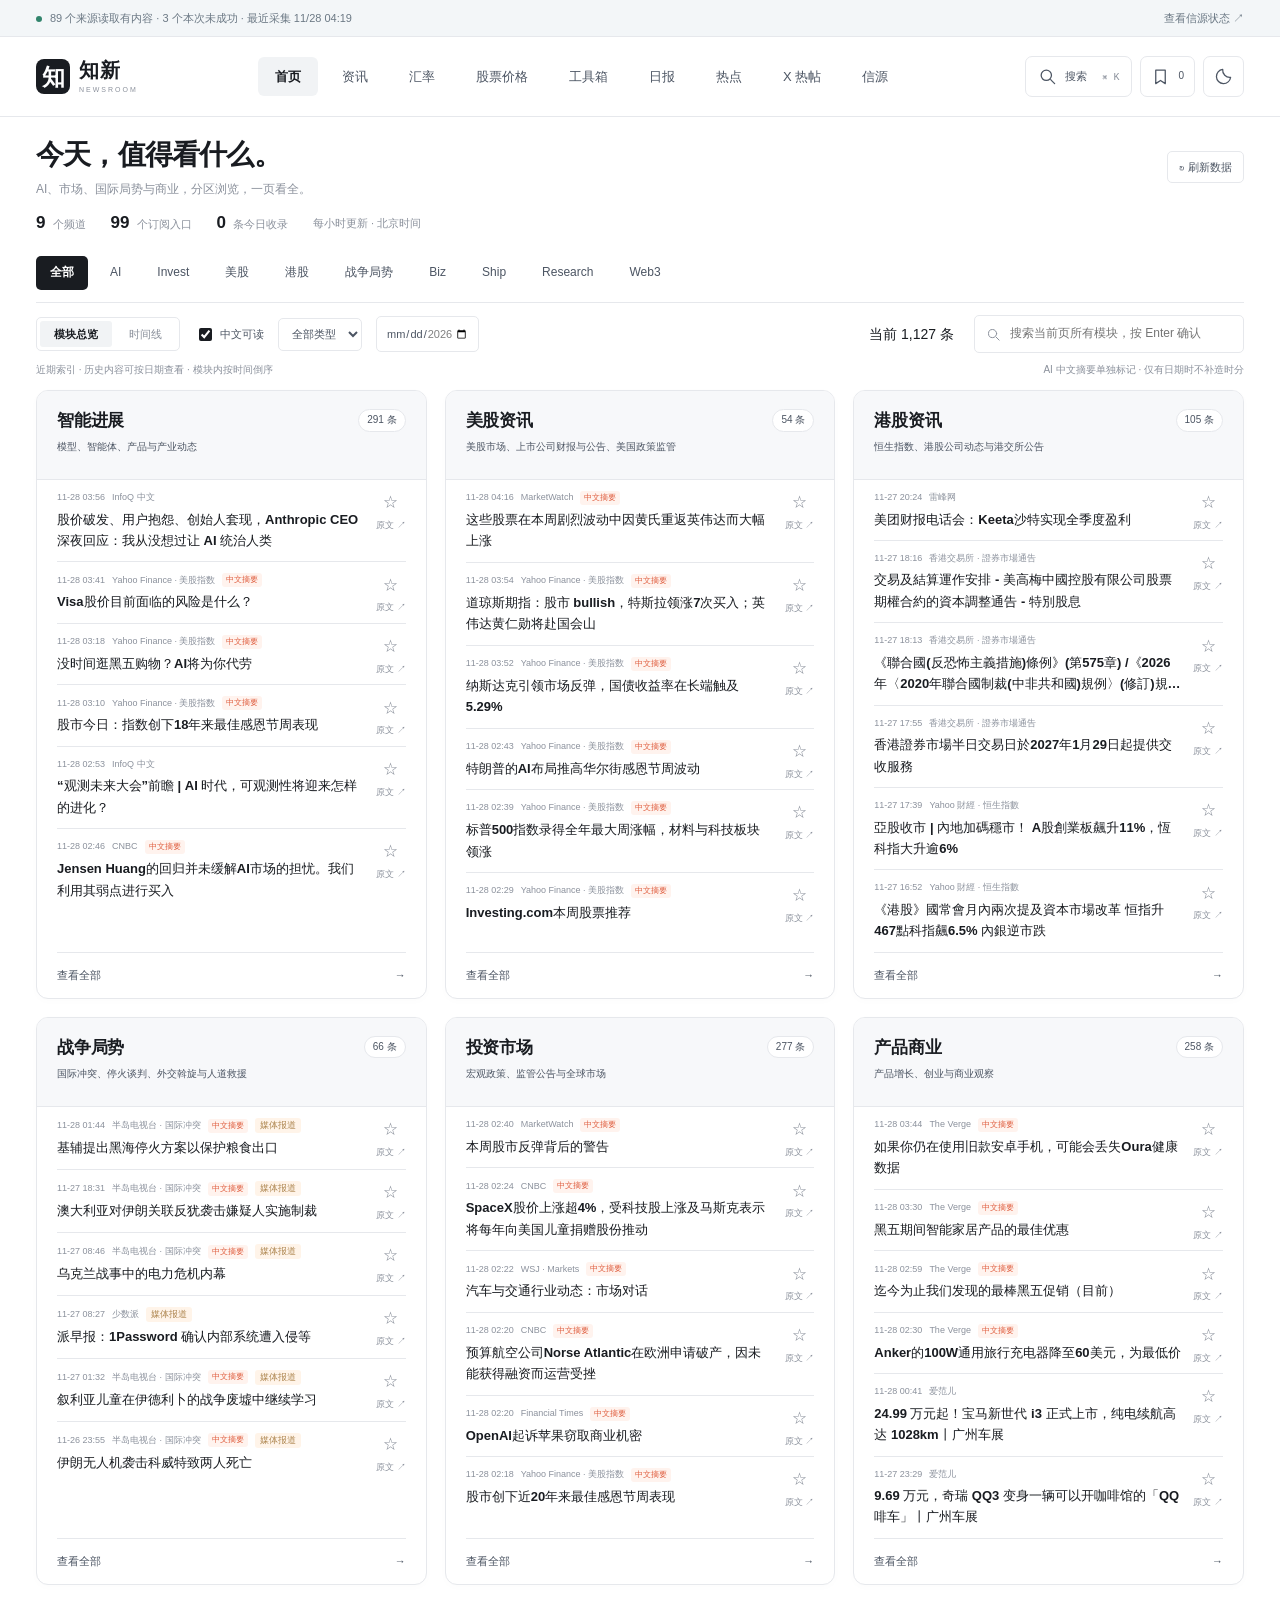
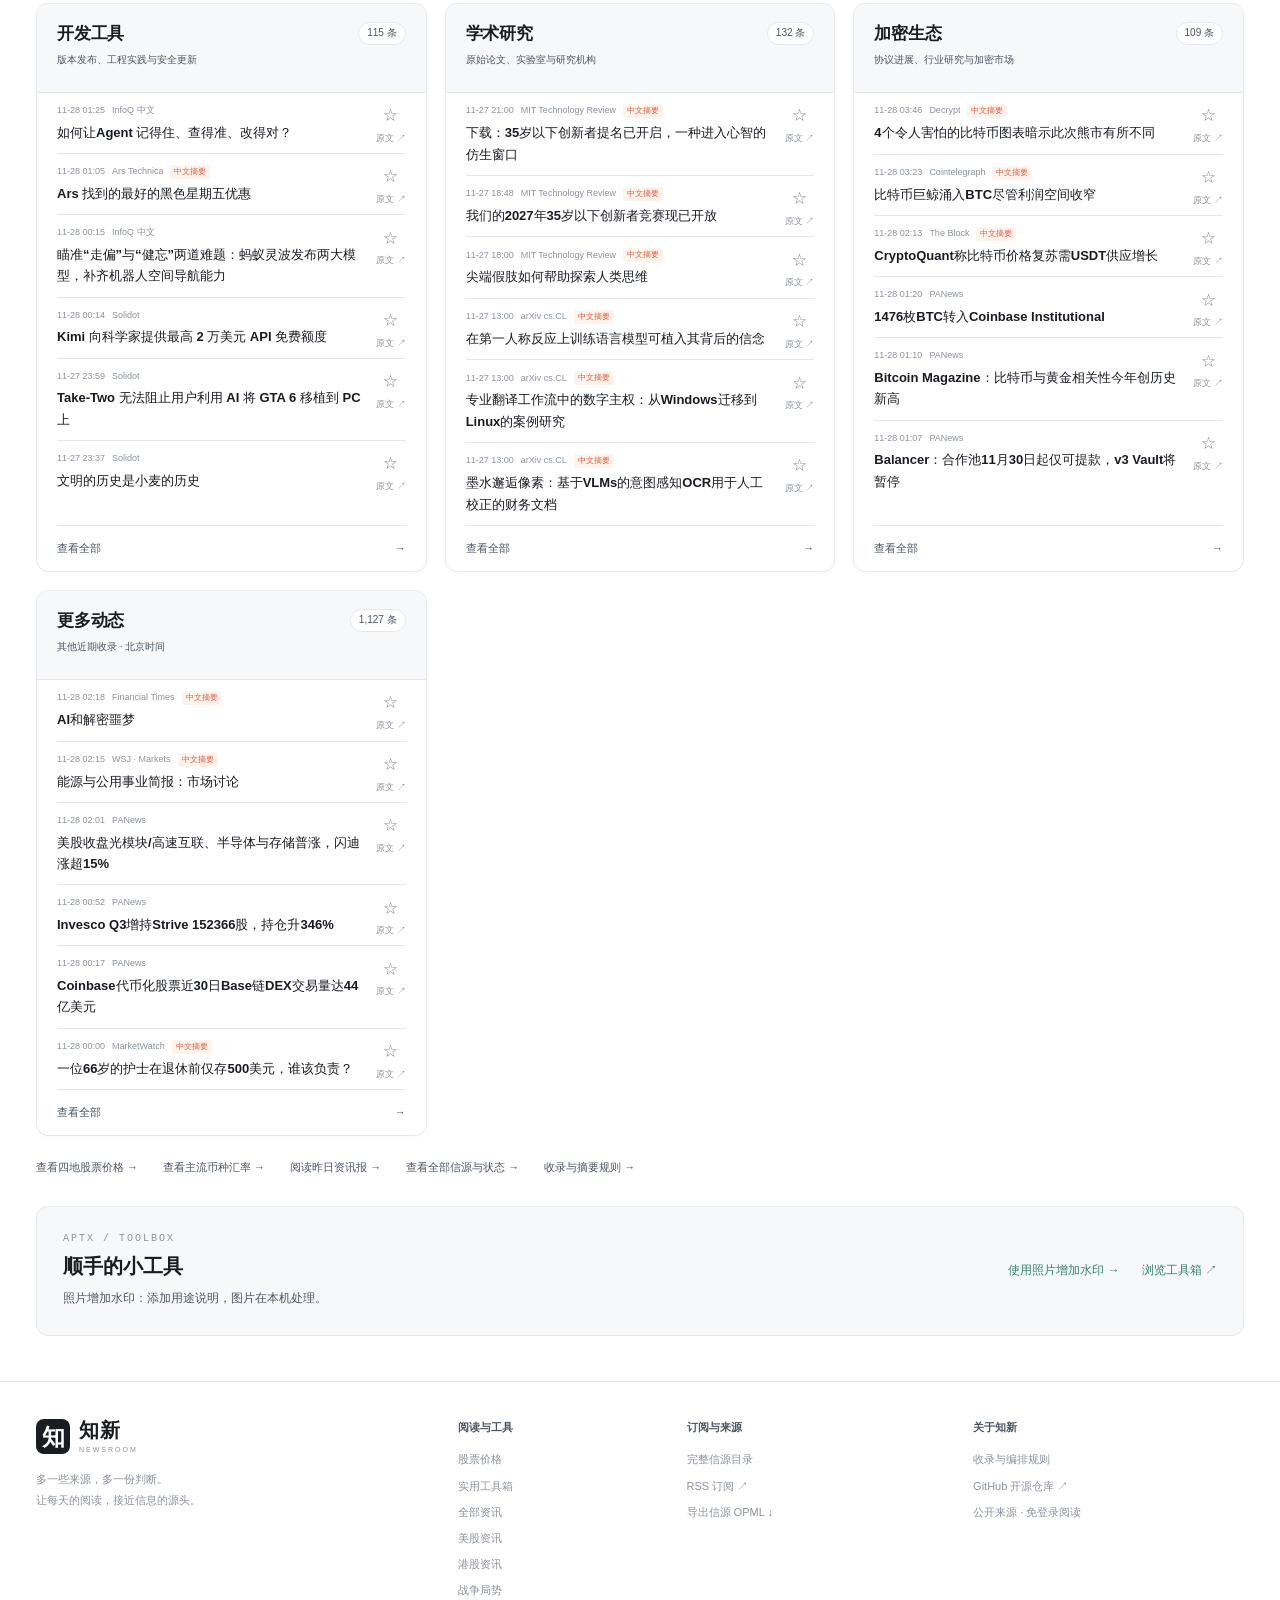
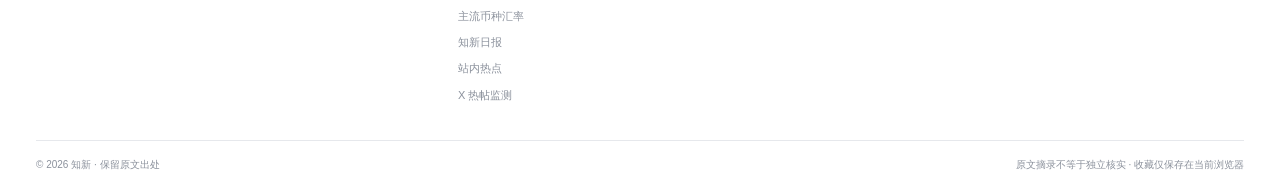
==== commit 70b050c7: "Refresh public AI sources" ====
--- a/site/index.html
+++ b/site/index.html
@@ -15,8 +15,8 @@
   <script src="./routing.js?v=66fdb86a15b0" defer></script>
   <script src="./stocks.js?v=11ef1272ff9c" defer></script>
   <script src="./app.js?v=699134f57a19" defer></script>
-  <script id="fx-bootstrap" type="application/json">{"recent":{"schemaVersion":1,"status":"ok","asOf":"2026-11-27","previousDate":"2026-11-26","base":"EUR","checkedAt":"2026-11-27T19:58:29+00:00","lastSuccessfulAt":"2026-11-27T19:58:29+00:00","source":{"name":"欧洲央行 ECB","url":"https://www.ecb.europa.eu/stats/policy_and_exchange_rates/euro_reference_exchange_rates/html/index.en.html","dataUrl":"https://www.ecb.europa.eu/stats/eurofxref/eurofxref-hist-90d.xml"},"currencies":[{"code":"CNY","name":"人民币"},{"code":"USD","name":"美元"},{"code":"HKD","name":"港币"},{"code":"EUR","name":"欧元"},{"code":"JPY","name":"日元"},{"code":"GBP","name":"英镑"},{"code":"SGD","name":"新加坡元"},{"code":"AUD","name":"澳元"},{"code":"CAD","name":"加元"},{"code":"CHF","name":"瑞士法郎"},{"code":"KRW","name":"韩元"},{"code":"NZD","name":"新西兰元"},{"code":"THB","name":"泰铢"},{"code":"MYR","name":"马来西亚林吉特"},{"code":"INR","name":"印度卢比"}],"longHistory":{"status":"ok","startDate":"2016-01-04","asOf":"2026-11-27"}},"history":{"schemaVersion":1,"asOf":"2026-11-27","startDate":"2025-11-27","codes":["CNY","USD","HKD","JPY","GBP","SGD","AUD","CAD","CHF","KRW","NZD","THB","MYR","INR"],"rows":[["2025-11-27",8.2068,1.1586,9.0118,181.11,0.8754,1.5039,1.7753,1.6273,0.9337,1694.15,2.0277,37.336,4.7873,103.5815],["2025-11-28",8.1836,1.1566,9.002,180.57,0.8752,1.5008,1.7721,1.621,0.9318,1699.81,2.0247,37.237,4.7796,103.4905],["2025-12-01",8.2358,1.1646,9.0703,180.28,0.8778,1.5065,1.774,1.6259,0.9323,1706.31,2.0257,37.186,4.811,104.2823],["2025-12-02",8.2123,1.1614,9.0424,181.26,0.8796,1.5072,1.7723,1.6264,0.9346,1704.82,2.0294,37.182,4.7995,104.4705],["2025-12-03",8.2421,1.1668,9.0826,181.28,0.8766,1.5101,1.77,1.627,0.9336,1708.78,2.0292,37.209,4.8107,105.2075],["2025-12-04",8.2498,1.1666,9.0801,180.55,0.8745,1.5115,1.7657,1.6299,0.934,1716.69,2.0236,37.395,4.7971,104.843],["2025-12-05",8.2333,1.1645,9.0652,180.76,0.8727,1.5084,1.7546,1.623,0.9365,1714.82,2.0158,37.095,4.7873,104.733],["2025-12-08",8.2378,1.1655,9.0681,181.29,0.8746,1.5107,1.7549,1.609,0.9388,1708.85,2.013,37.121,4.7937,104.945],["2025-12-09",8.2207,1.1637,9.056,181.96,0.8735,1.5091,1.7532,1.6114,0.9385,1708.91,2.0111,37.07,4.7886,104.55],["2025-12-10",8.2165,1.1634,9.0532,182.32,0.8741,1.5079,1.7513,1.6108,0.9356,1710.16,2.0126,37.048,4.7909,104.6008],["2025-12-11",8.2678,1.1714,9.1154,182.25,0.8751,1.5147,1.7601,1.6164,0.9333,1723.29,2.0155,37.186,4.8145,105.8005],["2025-12-12",8.2759,1.1731,9.1332,182.99,0.8767,1.5152,1.7594,1.6139,0.9333,1732.81,2.0189,37.0,4.8103,106.1955],["2025-12-15",8.2824,1.1753,9.1462,182.32,0.8779,1.5148,1.7669,1.6169,0.9355,1721.99,2.029,36.993,4.8099,106.653],["2025-12-16",8.293,1.1776,9.1609,182.07,0.8764,1.5176,1.7737,1.6206,0.9351,1734.89,2.0346,37.071,4.8111,107.069],["2025-12-17",8.2569,1.1722,9.1207,182.38,0.8785,1.5142,1.7704,1.6165,0.9332,1734.13,2.0294,36.942,4.7925,105.9275],["2025-12-18",8.2517,1.1719,9.119,182.55,0.8746,1.5129,1.7734,1.6161,0.9316,1731.18,2.0324,36.862,4.7884,105.7785],["2025-12-19",8.2465,1.1712,9.113,184.15,0.876,1.5143,1.7739,1.6155,0.9318,1731.88,2.041,36.846,4.775,105.054],["2025-12-22",8.265,1.1745,9.1362,184.77,0.8742,1.515,1.7667,1.6168,0.9316,1738.72,2.0283,36.586,4.7896,105.29],["2025-12-23",8.2833,1.1786,9.1674,183.89,0.8729,1.5153,1.7607,1.6148,0.9287,1745.36,2.0189,36.666,4.7898,105.5479],["2025-12-24",8.2679,1.1787,9.1655,183.83,0.8729,1.5135,1.7587,1.6128,0.9284,1707.04,2.0197,36.593,4.7678,105.7755],["2025-12-29",8.2438,1.1766,9.1467,183.97,0.8726,1.5122,1.7583,1.6106,0.9293,1690.95,2.0295,36.992,4.777,105.776],["2025-12-30",8.2216,1.1757,9.1511,183.48,0.8712,1.5095,1.7543,1.6104,0.9293,1697.65,2.0278,36.935,4.7581,105.58],["2025-12-31",8.2262,1.175,9.1464,184.09,0.8726,1.5105,1.7581,1.6088,0.9314,1696.94,2.038,37.218,4.7682,105.5965],["2026-01-02",8.1973,1.1721,9.1329,183.94,0.8719,1.5077,1.7508,1.6097,0.9296,1693.53,2.0317,36.792,4.7517,105.719],["2026-01-05",8.1478,1.1664,9.0822,182.93,0.8676,1.5018,1.7492,1.6087,0.9289,1690.44,2.0296,36.596,4.7502,105.316],["2026-01-06",8.1766,1.1707,9.1172,183.14,0.8663,1.4984,1.7422,1.6129,0.9287,1695.93,2.0232,36.608,4.7378,105.5405],["2026-01-07",8.1685,1.1684,9.0976,182.91,0.8664,1.4972,1.7367,1.6135,0.9304,1691.47,2.02,36.606,4.7414,104.9835],["2026-01-08",8.1513,1.1675,9.0981,182.97,0.8687,1.4995,1.7433,1.6183,0.9312,1695.57,2.0313,36.823,4.743,104.988],["2026-01-09",8.1288,1.1642,9.0763,183.52,0.8677,1.4984,1.7441,1.6163,0.9314,1699.55,2.0339,36.632,4.7424,105.0335],["2026-01-12",8.1529,1.1692,9.1156,184.42,0.8674,1.5019,1.7409,1.6219,0.9313,1715.11,2.027,36.508,4.7499,105.419],["2026-01-13",8.1294,1.1654,9.0925,185.12,0.866,1.5006,1.7394,1.6172,0.9311,1717.89,2.0231,36.681,4.7286,105.1478],["2026-01-14",8.1247,1.1651,9.0841,184.82,0.8668,1.5007,1.745,1.6169,0.9333,1719.0,2.0303,36.672,4.7163,105.2118],["2026-01-15",8.0988,1.1624,9.0657,184.31,0.8674,1.4969,1.7382,1.6162,0.9314,1706.77,2.0246,36.494,4.715,104.9647],["2026-01-16",8.0967,1.1617,9.0613,183.67,0.867,1.4962,1.7344,1.6135,0.9313,1711.1,2.0179,36.535,4.7136,105.397],["2026-01-19",8.0991,1.1631,9.0685,183.69,0.8671,1.4946,1.7342,1.6149,0.9282,1713.48,2.0098,36.353,4.7164,105.6965],["2026-01-20",8.1614,1.1728,9.1456,185.18,0.8722,1.5045,1.742,1.6215,0.9268,1731.99,2.0098,36.456,4.7551,106.677],["2026-01-21",8.1749,1.1739,9.1532,185.23,0.8744,1.5045,1.734,1.6192,0.9268,1719.32,2.0019,36.47,4.7508,107.5775],["2026-01-22",8.1658,1.1706,9.1283,185.88,0.8722,1.5026,1.7197,1.6171,0.9283,1718.11,1.991,36.675,4.7292,107.216],["2026-01-23",8.1778,1.1742,9.1561,185.71,0.8681,1.5016,1.7104,1.6161,0.9277,1723.2,1.9855,36.594,4.7033,107.864],["2026-01-26",8.2312,1.1836,9.2289,182.52,0.8675,1.5044,1.7133,1.623,0.9223,1713.58,1.9877,36.869,4.6936,108.6115],["2026-01-27",8.2964,1.1929,9.3046,182.92,0.8683,1.5096,1.7167,1.6316,0.9197,1719.21,1.9907,37.022,4.7149,109.288],["2026-01-28",8.3176,1.1974,9.3415,182.76,0.8685,1.5108,1.7107,1.6242,0.9188,1710.88,1.9859,37.251,4.6926,110.093],["2026-01-29",8.3132,1.1968,9.3407,183.48,0.8662,1.5128,1.6935,1.6186,0.9182,1712.42,1.9689,37.34,4.7004,110.007],["2026-01-30",8.2834,1.1919,9.3067,183.59,0.8662,1.5111,1.7001,1.612,0.9157,1719.47,1.966,37.455,4.7044,109.5825],["2026-02-02",8.221,1.184,9.2484,183.59,0.8658,1.5055,1.7042,1.6157,0.9199,1719.74,1.9705,37.432,4.6673,108.417],["2026-02-03",8.1877,1.1801,9.2201,183.92,0.8623,1.4994,1.683,1.6116,0.9173,1709.44,1.9532,37.25,4.6407,106.371],["2026-02-04",8.2051,1.182,9.2334,185.15,0.8616,1.5027,1.6814,1.6138,0.9168,1720.7,1.9602,37.39,4.6476,106.8698],["2026-02-05",8.1869,1.1798,9.2171,185.11,0.8691,1.5021,1.6922,1.6144,0.9161,1728.58,1.9676,37.488,4.6567,106.546],["2026-02-06",8.1838,1.1794,9.2152,185.27,0.8679,1.5016,1.688,1.6118,0.9175,1730.68,1.9673,37.269,4.6557,106.9265],["2026-02-09",8.2281,1.1886,9.2888,185.65,0.8701,1.5067,1.6843,1.6174,0.915,1737.79,1.9685,37.055,4.6765,107.8375],["2026-02-10",8.2245,1.1894,9.2983,184.51,0.8695,1.5061,1.683,1.6141,0.9123,1738.48,1.9687,37.151,4.6666,107.6878],["2026-02-11",8.2245,1.19,9.3013,182.79,0.8699,1.5027,1.6737,1.6138,0.9136,1727.84,1.9637,36.991,4.6589,107.9515],["2026-02-12",8.1944,1.1874,9.2815,182.52,0.8711,1.4984,1.6678,1.6128,0.9142,1707.82,1.9588,36.809,4.6338,107.565],["2026-02-13",8.195,1.1862,9.2725,181.83,0.8716,1.4992,1.6824,1.6161,0.9121,1715.78,1.9693,36.861,4.6351,107.481],["2026-02-16",8.1902,1.1855,9.265,181.79,0.869,1.4962,1.6731,1.6155,0.9129,1708.8,1.9623,36.863,4.6235,107.5625],["2026-02-17",8.1702,1.1826,9.2428,181.06,0.8733,1.4946,1.6776,1.6149,0.9116,1709.83,1.9623,37.021,4.6121,107.2565],["2026-02-18",8.1833,1.1845,9.2565,181.99,0.8724,1.4971,1.6748,1.6164,0.9124,1712.66,1.973,37.016,4.6196,107.425],["2026-02-19",8.1197,1.1753,9.1846,182.05,0.8738,1.4916,1.6698,1.6107,0.9119,1703.81,1.9728,36.722,4.5937,107.183],["2026-02-20",8.1294,1.1767,9.1961,182.63,0.8728,1.4931,1.6697,1.6112,0.9132,1705.81,1.9763,36.719,4.5927,107.0155],["2026-02-23",8.1412,1.1784,9.2136,182.44,0.8734,1.4923,1.6669,1.6132,0.9145,1701.08,1.975,36.56,4.5852,107.115],["2026-02-24",8.1046,1.1777,9.2126,183.53,0.8731,1.4925,1.6718,1.6148,0.912,1699.77,1.9783,36.573,4.586,107.0865],["2026-02-25",8.095,1.1784,9.2157,184.7,0.8714,1.4906,1.6617,1.6133,0.913,1682.64,1.9727,36.642,4.5852,107.167],["2026-02-26",8.0823,1.1814,9.2417,184.37,0.8719,1.4922,1.6592,1.6155,0.914,1684.25,1.9721,36.694,4.5909,107.421],["2026-02-27",8.0961,1.1805,9.2359,184.13,0.8763,1.4942,1.6612,1.6139,0.9104,1702.25,1.9731,36.696,4.5933,107.5205],["2026-03-02",8.0512,1.1698,9.1509,184.19,0.8739,1.49,1.6579,1.5991,0.9117,1710.38,1.9709,36.86,4.5938,107.317],["2026-03-03",8.017,1.1606,9.0552,182.98,0.8717,1.4833,1.6534,1.5883,0.9107,1715.95,1.9688,36.861,4.5797,106.9525],["2026-03-04",8.0347,1.1649,9.1064,183.02,0.8705,1.4844,1.6503,1.591,0.9082,1706.34,1.9674,36.671,4.5915,107.2678],["2026-03-05",8.0177,1.1618,9.0863,183.03,0.8695,1.4839,1.649,1.5828,0.9064,1714.57,1.9623,36.788,4.581,106.4773],["2026-03-06",7.9825,1.1561,9.04,182.57,0.86693,1.481,1.6501,1.5782,0.9045,1717.02,1.9687,36.966,4.562,106.1745],["2026-03-09",7.9929,1.1555,9.0311,183.15,0.8653,1.4792,1.6465,1.568,0.9008,1716.06,1.9563,37.057,4.5792,106.65],["2026-03-10",8.0057,1.1641,9.1075,183.67,0.86545,1.481,1.6355,1.5777,0.9027,1711.37,1.9596,36.815,4.5691,107.05],["2026-03-11",7.9518,1.1581,9.0642,183.63,0.86363,1.4757,1.6195,1.5742,0.9031,1710.64,1.9571,36.787,4.5357,106.629],["2026-03-12",7.9316,1.1547,9.038,183.43,0.86243,1.4726,1.619,1.5706,0.9028,1709.93,1.9588,36.875,4.5345,106.4745],["2026-03-13",7.9145,1.1476,8.9827,182.85,0.86503,1.4685,1.6293,1.5726,0.9034,1711.87,1.9691,36.953,4.5198,106.0205],["2026-03-16",7.9154,1.1478,8.9881,182.66,0.86408,1.4676,1.6272,1.5703,0.9041,1711.08,1.9647,37.143,4.5114,105.8818],["2026-03-17",7.9412,1.1531,9.0355,183.29,0.8643,1.4723,1.6227,1.5804,0.9068,1714.87,1.9693,37.268,4.5178,106.5055],["2026-03-18",7.9214,1.15,9.0135,183.49,0.86393,1.4734,1.6305,1.5774,0.9073,1729.08,1.9763,37.565,4.504,106.83],["2026-03-19",7.9279,1.1489,8.9966,182.46,0.86388,1.4744,1.6403,1.577,0.9121,1725.2,1.98,37.805,4.5259,107.133],["2026-03-20",7.9664,1.1555,9.0545,183.46,0.86438,1.4793,1.6351,1.5849,0.9096,1734.17,1.9723,37.854,4.5521,108.175],["2026-03-23",7.9916,1.1596,9.0819,183.86,0.8642,1.4791,1.6519,1.5896,0.9124,1724.93,1.9836,37.403,4.5682,108.099],["2026-03-24",7.977,1.1572,9.0575,183.91,0.86541,1.4819,1.6652,1.591,0.9145,1734.48,1.9895,37.794,4.5785,108.597],["2026-03-25",7.9979,1.1592,9.0637,184.27,0.86558,1.4829,1.6647,1.5977,0.9153,1735.94,1.9921,37.778,4.5962,108.9005],["2026-03-26",7.9737,1.1539,9.0281,184.19,0.86515,1.4821,1.6693,1.5964,0.9151,1738.14,1.9958,37.963,4.6087,108.6045],["2026-03-27",7.9626,1.1517,9.0223,184.16,0.8672,1.4831,1.6731,1.5974,0.9178,1740.79,2.0019,37.949,4.6218,109.1945],["2026-03-30",7.937,1.1484,8.9969,183.12,0.86803,1.4812,1.674,1.5987,0.9187,1742.93,2.0068,37.731,4.6258,108.7686],["2026-03-31",7.9341,1.1498,9.0136,183.39,0.86833,1.4811,1.6693,1.6022,0.9194,1753.22,2.0061,37.667,4.6555,107.8788],["2026-04-01",7.9771,1.1605,9.0955,183.73,0.87113,1.4875,1.6689,1.6124,0.9191,1746.33,2.0102,37.728,4.6733,108.424],["2026-04-02",7.9495,1.1525,9.0325,183.94,0.87253,1.4834,1.6771,1.603,0.9213,1747.94,2.0191,37.762,4.6549,107.3],["2026-04-07",7.9251,1.1557,9.0564,184.73,0.87258,1.4847,1.6665,1.6078,0.9242,1730.56,2.0267,37.687,4.6586,107.4895],["2026-04-08",7.9948,1.1706,9.1685,185.13,0.86893,1.49,1.6589,1.6225,0.9223,1725.73,2.0055,37.313,4.6543,107.9533],["2026-04-09",7.9863,1.1685,9.1551,185.7,0.87053,1.4891,1.6593,1.6175,0.924,1728.78,2.0019,37.503,4.6541,108.2738],["2026-04-10",7.9967,1.1711,9.1729,186.43,0.87105,1.4919,1.6561,1.6187,0.9241,1737.06,2.0034,37.592,4.6434,108.7795],["2026-04-13",7.9827,1.1684,9.1507,186.75,0.87058,1.4912,1.661,1.6177,0.9242,1740.86,2.0081,37.728,4.6444,109.047],["2026-04-14",8.0379,1.1793,9.2372,187.33,0.86913,1.4993,1.6558,1.6225,0.921,1734.18,1.9992,37.791,4.6594,109.7765],["2026-04-15",8.0353,1.178,9.2289,187.41,0.86935,1.4991,1.6507,1.6235,0.922,1740.02,1.9978,37.808,4.659,110.0695],["2026-04-16",8.0368,1.1782,9.2195,187.31,0.86993,1.4985,1.6425,1.6174,0.923,1739.62,1.9986,37.685,4.6586,109.8595],["2026-04-17",8.0483,1.1797,9.2382,187.72,0.87168,1.5009,1.6438,1.6129,0.9231,1744.76,2.0032,37.839,4.6628,109.5025],["2026-04-20",8.0176,1.176,9.2105,186.88,0.87045,1.4952,1.6432,1.6105,0.9189,1729.01,2.0003,37.72,4.6481,109.4525],["2026-04-21",8.0202,1.1767,9.214,187.14,0.87035,1.4961,1.6423,1.607,0.9172,1729.57,1.9907,37.696,4.6491,110.0275],["2026-04-22",8.0071,1.1733,9.1892,186.81,0.86903,1.4945,1.6404,1.6034,0.9175,1734.2,1.9866,37.786,4.6375,110.0605],["2026-04-23",7.9928,1.1694,9.16,186.5,0.86575,1.4919,1.6347,1.5986,0.9177,1729.96,1.9861,37.836,4.6349,110.052],["2026-04-24",8.0067,1.1712,9.1763,186.71,0.86803,1.4949,1.6393,1.6023,0.9199,1729.91,1.9939,37.918,4.6438,110.3885],["2026-04-27",8.0165,1.1749,9.208,187.06,0.8658,1.4954,1.6337,1.5979,0.921,1728.54,1.9851,37.946,4.6438,110.6745],["2026-04-28",7.9877,1.168,9.1527,186.58,0.86715,1.493,1.6327,1.5974,0.9238,1725.01,1.9905,38.024,4.6159,110.426],["2026-04-29",7.9993,1.1706,9.1736,187.05,0.86643,1.4952,1.6344,1.6007,0.9236,1730.59,1.9981,38.226,4.6268,111.0315],["2026-04-30",7.991,1.1702,9.1662,183.21,0.86625,1.4934,1.6371,1.5994,0.919,1728.39,1.9957,38.084,4.6457,111.0695],["2026-05-04",7.9914,1.17,9.1647,183.83,0.86358,1.4927,1.6289,1.593,0.9173,1722.28,1.9874,38.171,4.625,111.2585],["2026-05-05",7.9818,1.1686,9.1577,184.42,0.86343,1.4925,1.6299,1.591,0.9165,1721.29,1.9876,38.143,4.6306,111.35],["2026-05-06",8.0113,1.1762,9.2163,183.74,0.8637,1.4917,1.6238,1.5999,0.9165,1703.26,1.9713,37.856,4.6166,111.2865],["2026-05-07",8.0058,1.177,9.218,184.07,0.8641,1.4898,1.6219,1.604,0.9157,1707.4,1.9686,37.835,4.6021,110.938],["2026-05-08",7.9989,1.1761,9.2067,184.37,0.8641,1.4911,1.6259,1.6063,0.9156,1725.08,1.9735,37.897,4.6115,111.1285],["2026-05-11",7.9961,1.1765,9.2112,184.87,0.86488,1.4938,1.6249,1.6079,0.9163,1732.87,1.9785,38.136,4.6148,112.1385],["2026-05-12",7.9726,1.1738,9.1887,184.98,0.86803,1.4937,1.6252,1.6088,0.9172,1747.64,1.9743,38.055,4.6177,112.2585],["2026-05-13",7.9556,1.1715,9.1735,184.83,0.86713,1.4904,1.6158,1.6039,0.9155,1743.87,1.9749,37.88,4.6046,112.0793],["2026-05-14",7.94,1.1702,9.1662,184.83,0.86618,1.4901,1.6162,1.606,0.915,1745.62,1.9734,37.815,4.6006,112.0675],["2026-05-15",7.9194,1.1628,9.1065,184.36,0.8705,1.4884,1.6265,1.5995,0.9144,1743.76,1.9908,37.989,4.5942,111.594],["2026-05-18",7.9209,1.1648,9.1211,184.93,0.8702,1.4895,1.6256,1.6006,0.9144,1744.64,1.9858,37.967,4.6324,112.2285],["2026-05-19",7.9087,1.162,9.1015,184.89,0.86671,1.4887,1.6327,1.5985,0.915,1753.17,1.988,37.951,4.6219,112.1815],["2026-05-20",7.8912,1.16,9.0861,184.48,0.86555,1.4852,1.6271,1.5959,0.9165,1746.31,1.9841,37.903,4.6052,112.317],["2026-05-21",7.8899,1.1599,9.0873,184.59,0.86433,1.4848,1.6273,1.5972,0.9145,1749.99,1.9802,37.911,4.5961,111.5885],["2026-05-22",7.8791,1.1595,9.0865,184.53,0.86418,1.4846,1.6283,1.6002,0.9119,1759.6,1.9817,37.875,4.6009,110.9585],["2026-05-25",7.899,1.1643,9.1214,185.04,0.86255,1.4873,1.624,1.6082,0.9099,1762.46,1.982,37.816,4.6019,110.887],["2026-05-26",7.8939,1.1634,9.1161,185.22,0.86375,1.4866,1.6236,1.6069,0.9136,1751.27,1.9913,37.997,4.6129,111.32],["2026-05-27",7.8923,1.1637,9.1173,185.52,0.86618,1.4869,1.6321,1.6099,0.9153,1745.2,1.9774,37.96,4.6141,111.365],["2026-05-28",7.8762,1.1617,9.1015,185.24,0.86665,1.4865,1.6318,1.6094,0.9167,1745.84,1.9713,37.988,4.6212,111.1705],["2026-05-29",7.8793,1.1644,9.1238,185.45,0.86723,1.487,1.6238,1.6074,0.9111,1753.9,1.9491,37.866,4.6168,110.6195],["2026-06-01",7.8786,1.1646,9.1271,185.74,0.86493,1.4881,1.6234,1.6106,0.9128,1756.96,1.9558,37.914,4.6176,110.629],["2026-06-02",7.8778,1.1649,9.1298,186.09,0.86465,1.4892,1.6221,1.6119,0.9149,1767.33,1.9618,37.958,4.6188,110.9845],["2026-06-03",7.862,1.1614,9.1012,185.66,0.8637,1.489,1.6218,1.6094,0.9167,1778.09,1.9695,38.007,4.6392,111.1575],["2026-06-04",7.8848,1.164,9.1185,186.01,0.8649,1.4929,1.6297,1.6176,0.9168,1783.85,1.9791,37.949,4.6711,111.4945],["2026-06-05",7.8752,1.164,9.1185,186.08,0.86433,1.4939,1.6301,1.6159,0.9175,1793.64,1.9806,37.987,4.6886,110.5215],["2026-06-08",7.8263,1.154,9.0427,184.6,0.8636,1.4855,1.6311,1.6083,0.9187,1763.26,1.9792,37.811,4.7008,110.4475],["2026-06-09",7.8367,1.1573,9.0691,185.35,0.8634,1.4873,1.6391,1.6111,0.9206,1765.44,1.981,37.994,4.6998,110.3495],["2026-06-10",7.8243,1.1539,9.0426,185.19,0.86228,1.4866,1.6475,1.6073,0.9222,1759.12,1.9879,38.027,4.6964,109.9275],["2026-06-11",7.8191,1.1537,9.041,185.21,0.8633,1.4857,1.6487,1.6127,0.9221,1764.62,1.994,38.014,4.6921,110.484],["2026-06-12",7.822,1.1567,9.0633,185.3,0.86305,1.4854,1.6442,1.618,0.9217,1758.43,1.986,37.876,4.6933,110.0195],["2026-06-15",7.8429,1.1607,9.093,185.93,0.86483,1.4882,1.6424,1.6228,0.9212,1757.65,1.9882,37.781,4.7014,109.9355],["2026-06-16",7.8334,1.1594,9.0821,185.94,0.86471,1.4866,1.6411,1.6248,0.9224,1749.36,1.9906,37.698,4.7164,109.6335],["2026-06-17",7.8349,1.1591,9.0821,185.82,0.86463,1.4876,1.6418,1.6241,0.9193,1758.45,1.9952,37.804,4.7152,109.5745],["2026-06-18",7.7609,1.1461,8.9827,184.44,0.86638,1.4795,1.6362,1.6189,0.9218,1763.72,1.9889,37.581,4.7191,108.1155],["2026-06-19",7.7624,1.1467,8.9887,184.88,0.86653,1.4804,1.6348,1.6228,0.9248,1757.1,1.9967,37.681,4.7439,108.1675],["2026-06-22",7.7612,1.1456,8.981,185.33,0.86468,1.481,1.6346,1.6223,0.9257,1760.88,1.9991,37.702,4.7531,108.473],["2026-06-23",7.7303,1.1392,8.9313,184.02,0.862,1.4763,1.6423,1.6162,0.9225,1749.98,2.0065,37.821,4.7169,107.928],["2026-06-24",7.7236,1.134,8.891,183.35,0.86165,1.4722,1.6436,1.614,0.9216,1753.65,2.0096,37.91,4.6925,107.3605],["2026-06-25",7.7105,1.1342,8.8928,183.57,0.86183,1.4719,1.6454,1.6151,0.9223,1749.98,2.0115,37.882,4.6701,107.0635],["2026-06-26",7.7506,1.1401,8.9408,184.3,0.86253,1.4755,1.6518,1.6169,0.9218,1751.73,2.0181,38.051,4.6602,107.6305],["2026-06-29",7.7492,1.1406,8.9449,184.62,0.86215,1.4754,1.6531,1.6201,0.9222,1760.8,2.0175,37.919,4.6434,107.838],["2026-06-30",7.7314,1.1394,8.935,185.08,0.86178,1.4754,1.6544,1.622,0.9224,1767.08,2.0136,37.862,4.6544,107.8565],["2026-07-01",7.7342,1.1383,8.9287,185.21,0.85973,1.4762,1.6518,1.6191,0.9234,1773.57,2.0069,38.002,4.6602,108.4215],["2026-07-02",7.7388,1.1399,8.9414,184.19,0.85665,1.4756,1.6546,1.6203,0.92,1765.53,2.0101,37.976,4.6508,108.7435],["2026-07-03",7.7634,1.1448,8.9791,184.48,0.8572,1.4774,1.65,1.6258,0.919,1752.95,2.0049,37.933,4.6605,109.002],["2026-07-06",7.7573,1.1415,8.9528,185.31,0.85538,1.4765,1.6462,1.6236,0.9201,1747.72,2.0079,38.04,4.663,108.9035],["2026-07-07",7.767,1.1433,8.9661,185.09,0.85411,1.4764,1.6455,1.6255,0.9218,1731.47,2.0088,38.026,4.6532,108.582],["2026-07-08",7.755,1.1404,8.9395,185.3,0.85435,1.4757,1.6471,1.6176,0.9222,1720.95,2.0019,38.141,4.6494,108.9765],["2026-07-09",7.7712,1.1435,8.9605,185.72,0.85363,1.4784,1.6478,1.6202,0.9227,1729.49,1.9916,38.244,4.662,109.0765],["2026-07-10",7.7433,1.143,8.9611,185.02,0.85155,1.4757,1.6447,1.6177,0.9223,1720.12,1.9808,38.079,4.652,108.9665],["2026-07-13",7.7427,1.1424,8.9548,185.23,0.8533,1.4765,1.6454,1.6148,0.9253,1706.85,1.977,38.139,4.6507,109.2375],["2026-07-14",7.7327,1.1405,8.9387,185.01,0.85215,1.4743,1.6428,1.6095,0.9257,1705.61,1.9662,38.235,4.651,109.7215],["2026-07-15",7.7268,1.1406,8.9412,185.22,0.85093,1.4739,1.6335,1.6053,0.9256,1701.97,1.9608,38.375,4.6514,109.794],["2026-07-16",7.7596,1.1467,8.9898,185.99,0.84873,1.4782,1.6362,1.6082,0.925,1696.49,1.9583,38.489,4.6699,110.4895],["2026-07-17",7.7501,1.1435,8.9653,185.65,0.85098,1.4765,1.6394,1.6035,0.9228,1698.46,1.9609,38.462,4.6826,110.102],["2026-07-20",7.7319,1.1426,8.9587,185.54,0.84888,1.4749,1.6307,1.6032,0.9236,1692.4,1.952,38.42,4.6761,110.1985],["2026-07-21",7.7255,1.1418,8.9525,185.82,0.85205,1.4734,1.6276,1.6069,0.9259,1688.04,1.9533,38.439,4.6688,109.882],["2026-07-22",7.7266,1.1408,8.9443,186.03,0.8534,1.473,1.6312,1.6071,0.9268,1688.78,1.9608,38.57,4.6624,110.167],["2026-07-23",7.7127,1.1392,8.9328,186.23,0.85318,1.4711,1.6291,1.6034,0.9295,1677.72,1.9689,38.533,4.6582,110.0255],["2026-07-24",7.7047,1.1377,8.9225,186.38,0.85388,1.4687,1.6281,1.6026,0.9302,1662.18,1.9656,38.329,4.6543,109.865],["2026-07-27",7.7059,1.1389,8.9313,186.37,0.85524,1.4696,1.6271,1.6064,0.9284,1674.31,1.9663,38.244,4.653,109.2425],["2026-07-28",7.6969,1.1367,8.9136,186.32,0.8555,1.4702,1.6312,1.6036,0.9319,1658.96,1.9693,38.204,4.6514,108.961],["2026-07-29",7.7,1.138,8.9246,186.27,0.85635,1.471,1.6397,1.6051,0.9332,1652.77,1.9709,38.157,4.6539,108.8475],["2026-07-30",7.7521,1.1476,9.0018,186.99,0.85715,1.4775,1.6439,1.6119,0.9324,1645.31,1.9646,38.496,4.6851,109.808],["2026-07-31",7.7539,1.1485,9.0079,184.03,0.85573,1.4757,1.6365,1.6126,0.9304,1657.99,1.9589,38.435,4.6933,109.5495],["2026-08-03",7.7891,1.1535,9.0464,180.73,0.85633,1.4783,1.6463,1.6181,0.932,1646.1,1.9636,38.452,4.7242,109.9725],["2026-08-04",7.7767,1.1515,9.0316,181.26,0.85639,1.4767,1.6377,1.6191,0.9319,1643.32,1.9568,38.385,4.7125,109.8285],["2026-08-05",7.7989,1.1554,9.0619,182.08,0.8572,1.4806,1.6385,1.623,0.9345,1644.97,1.968,38.29,4.7291,109.9045],["2026-08-06",7.7898,1.1542,9.0542,182.17,0.85705,1.4798,1.639,1.6156,0.9346,1643.09,1.9619,38.164,4.7201,109.9085],["2026-08-07",7.7834,1.1535,9.0491,182.64,0.85765,1.4775,1.6384,1.616,0.9347,1633.3,1.9646,38.129,4.719,109.8275],["2026-08-10",7.7931,1.1555,9.0653,183.31,0.85565,1.4785,1.6359,1.6108,0.934,1636.9,1.9613,38.146,4.7266,110.1228],["2026-08-11",7.7841,1.154,9.0546,183.72,0.85483,1.4773,1.6336,1.6084,0.9351,1629.64,1.9626,38.203,4.7227,110.1375],["2026-08-12",7.785,1.1545,9.0594,183.67,0.85358,1.4766,1.6327,1.6077,0.9366,1636.08,1.9675,38.168,4.7167,110.069],["2026-08-13",7.7774,1.1534,9.0506,183.77,0.8549,1.4765,1.6356,1.6089,0.9373,1638.16,1.9735,38.212,4.7139,110.0815],["2026-08-14",7.7977,1.1567,9.077,183.93,0.8545,1.4784,1.6333,1.6049,0.939,1632.42,1.9642,38.316,4.7263,110.3818],["2026-08-17",7.813,1.1593,9.0951,184.59,0.855,1.4797,1.6271,1.6067,0.9389,1636.83,1.9593,38.286,4.7097,110.8375],["2026-08-18",7.8049,1.1576,9.0799,184.87,0.85585,1.4791,1.6278,1.606,0.9406,1632.3,1.9672,38.27,4.6987,110.7673],["2026-08-19",7.8197,1.1605,9.1002,184.62,0.85608,1.481,1.6401,1.6098,0.9402,1614.81,1.9738,38.372,4.7087,111.1265],["2026-08-20",7.8538,1.1681,9.1624,185.45,0.85725,1.486,1.6438,1.6085,0.9333,1631.08,1.9657,38.448,4.7238,111.7985],["2026-08-21",7.8624,1.1699,9.1726,185.66,0.8567,1.4838,1.6321,1.6074,0.9353,1619.41,1.9541,38.226,4.7246,111.9595],["2026-08-24",7.8414,1.1664,9.1408,185.6,0.8555,1.4819,1.6287,1.6154,0.9362,1614.6,1.9567,38.124,4.7152,111.6875],["2026-08-25",7.8366,1.1662,9.1407,185.7,0.8555,1.4814,1.6303,1.6163,0.9361,1612.94,1.9547,38.176,4.7196,111.276],["2026-08-26",7.8422,1.1669,9.1463,185.62,0.85613,1.4817,1.6241,1.6176,0.938,1614.39,1.9582,38.21,4.6985,111.3475],["2026-08-27",7.8258,1.1645,9.1282,185.61,0.8574,1.4804,1.6196,1.6151,0.9376,1607.45,1.9566,38.26,4.6964,111.2575],["2026-08-28",7.8251,1.1643,9.1276,185.92,0.8572,1.4802,1.6183,1.613,0.9364,1600.39,1.9585,38.37,4.6875,111.0585],["2026-08-31",7.7922,1.1596,9.0888,185.22,0.85648,1.4758,1.6191,1.6102,0.9376,1586.37,1.9599,38.458,4.6685,110.361],["2026-09-01",7.7911,1.159,9.0877,185.63,0.85655,1.4759,1.623,1.6096,0.9394,1593.17,1.9674,38.554,4.6818,110.0485],["2026-09-02",7.7822,1.1578,9.0801,184.78,0.8587,1.4741,1.6199,1.6122,0.9424,1577.57,1.9868,38.468,4.6839,109.962],["2026-09-03",7.8042,1.1615,9.1078,181.21,0.86055,1.4725,1.6147,1.6019,0.939,1576.49,1.978,38.312,4.6942,109.75],["2026-09-04",7.7994,1.1622,9.112,181.59,0.85898,1.4724,1.6134,1.6038,0.9405,1569.38,1.9755,38.26,4.7005,109.8165],["2026-09-07",7.7995,1.1622,9.1119,179.85,0.85894,1.4716,1.6109,1.6062,0.9405,1566.56,1.978,38.231,4.7023,109.821],["2026-09-08",7.7936,1.1614,9.1068,179.2,0.8574,1.4701,1.6098,1.6033,0.9425,1558.22,1.9877,38.227,4.717,110.1315],["2026-09-09",7.8159,1.1652,9.1378,178.59,0.85898,1.4721,1.6128,1.6043,0.9404,1556.94,1.9903,38.306,4.7424,110.8225],["2026-09-10",7.79,1.1616,9.1083,179.09,0.85915,1.4711,1.6167,1.6049,0.9432,1560.96,1.994,38.327,4.7225,110.8645],["2026-09-11",7.7762,1.1592,9.0904,178.56,0.85815,1.4697,1.6161,1.6064,0.9451,1556.56,1.9914,38.329,4.7185,110.7675],["2026-09-14",7.7489,1.1551,9.0599,178.52,0.85598,1.4676,1.6202,1.6041,0.9431,1555.04,2.0012,38.407,4.7082,110.3755],["2026-09-15",7.7444,1.1539,9.0518,178.86,0.8558,1.4683,1.6194,1.6062,0.9441,1568.32,2.0042,38.419,4.716,110.7285],["2026-09-16",7.738,1.1537,9.0507,178.88,0.8574,1.469,1.6176,1.6082,0.9449,1578.03,2.0021,38.361,4.7152,110.714],["2026-09-17",7.7009,1.1481,9.0071,178.75,0.8583,1.4642,1.6139,1.6068,0.9466,1587.31,1.9993,38.237,4.7061,110.1475],["2026-09-18",7.6755,1.146,8.9903,180.94,0.8588,1.4651,1.6095,1.6056,0.9462,1590.76,2.0068,38.225,4.6763,109.8755],["2026-09-21",7.693,1.149,9.0144,180.7,0.8578,1.4647,1.6098,1.6091,0.9438,1576.63,2.0035,38.187,4.685,110.0975],["2026-09-22",7.6803,1.1463,8.9909,180.17,0.8578,1.4612,1.6122,1.6099,0.9393,1554.55,2.0003,37.988,4.67,109.5805],["2026-09-23",7.6538,1.1411,8.9506,180.2,0.8595,1.4587,1.6146,1.6077,0.939,1558.0,2.0049,37.987,4.6557,109.25],["2026-09-24",7.6302,1.1367,8.9148,180.57,0.85986,1.4549,1.6177,1.6047,0.9409,1555.69,2.0049,38.057,4.6457,109.0775],["2026-09-25",7.6551,1.1403,8.9445,179.7,0.86045,1.4563,1.622,1.6127,0.9445,1545.16,2.0108,38.023,4.6456,109.2605],["2026-09-28",7.6352,1.1378,8.9258,178.5,0.85785,1.4538,1.6199,1.6118,0.9464,1545.05,2.0071,38.196,4.6456,109.2095],["2026-09-29",7.6117,1.1355,8.9091,178.41,0.85718,1.4504,1.6211,1.6101,0.9461,1536.74,2.0076,38.056,4.634,108.991],["2026-09-30",7.613,1.1355,8.9095,178.27,0.85463,1.4503,1.6297,1.6105,0.9478,1539.06,2.0115,38.113,4.6306,108.8205],["2026-10-01",7.5748,1.1298,8.8658,178.49,0.85373,1.446,1.6255,1.6095,0.9437,1537.96,2.0121,38.023,4.6147,108.832],["2026-10-02",7.5259,1.1225,8.8084,176.99,0.85033,1.4366,1.6176,1.5984,0.9279,1513.44,2.0002,37.71,4.5849,108.1245],["2026-10-05",7.5118,1.1204,8.7925,177.28,0.8472,1.4344,1.6097,1.5969,0.9311,1505.8,2.0038,37.752,4.5791,107.8915],["2026-10-06",7.5554,1.1269,8.8438,178.15,0.8488,1.4392,1.614,1.6058,0.9359,1508.67,2.0061,37.836,4.6034,108.6615],["2026-10-07",7.4937,1.1177,8.7722,176.85,0.84645,1.4311,1.6079,1.5931,0.9309,1496.25,1.9977,37.661,4.5692,108.1165],["2026-10-08",7.4972,1.1186,8.7783,177.05,0.84698,1.434,1.611,1.5953,0.9326,1502.79,2.0014,37.68,4.5768,108.2635],["2026-10-09",7.4992,1.1206,8.794,177.34,0.84763,1.4348,1.6052,1.5942,0.9313,1503.27,1.9961,37.574,4.5777,108.3965],["2026-10-12",7.4832,1.1181,8.7743,177.33,0.84478,1.4314,1.6032,1.5946,0.9312,1490.53,1.9968,37.585,4.5663,107.086],["2026-10-13",7.489,1.1188,8.7802,176.91,0.8446,1.4319,1.6033,1.5933,0.9312,1500.81,1.9931,37.58,4.5714,106.6],["2026-10-14",7.4925,1.1195,8.7859,177.39,0.84385,1.4359,1.5971,1.5918,0.933,1496.54,1.9941,37.587,4.5704,106.5283],["2026-10-15",7.4993,1.1208,8.7953,177.06,0.8461,1.4379,1.6218,1.5923,0.9305,1508.48,2.0012,37.592,4.5757,106.5408],["2026-10-16",7.524,1.1253,8.8316,177.82,0.84385,1.4395,1.6171,1.5935,0.9272,1499.01,1.9868,37.602,4.5929,106.864],["2026-10-19",7.4991,1.1225,8.8097,177.63,0.84205,1.4357,1.6068,1.5798,0.9261,1492.35,1.9792,37.665,4.5826,106.559],["2026-10-20",7.4894,1.1215,8.8023,177.34,0.84028,1.4338,1.6056,1.5758,0.9237,1489.17,1.9748,37.738,4.5788,106.459],["2026-10-21",7.4999,1.1234,8.8155,177.36,0.83825,1.4348,1.5971,1.5779,0.9256,1489.15,1.9735,37.718,4.5843,106.1265],["2026-10-22",7.4786,1.1205,8.7845,175.97,0.8377,1.4315,1.598,1.5725,0.9211,1484.25,1.9724,37.811,4.5756,106.249],["2026-10-23",7.466,1.1193,8.7793,175.51,0.83728,1.431,1.5939,1.5665,0.9227,1482.46,1.9682,37.771,4.5729,106.272],["2026-10-26",7.4603,1.1188,8.7768,176.15,0.8382,1.4327,1.5927,1.5695,0.9243,1482.72,1.9695,37.821,4.5731,106.4935],["2026-10-27",7.4343,1.115,8.7466,175.97,0.83658,1.4285,1.5856,1.5636,0.9239,1480.44,1.9552,37.654,4.5592,106.0635],["2026-10-28",7.4217,1.1133,8.7339,175.86,0.83785,1.4274,1.583,1.5638,0.9247,1492.35,1.9833,37.602,4.5389,106.0095],["2026-10-29",7.4144,1.113,8.733,175.92,0.83578,1.4265,1.5842,1.5577,0.9222,1488.4,1.9817,37.569,4.5182,106.0345],["2026-10-30",7.4326,1.1172,8.7652,175.68,0.8338,1.4282,1.5904,1.5606,0.9194,1491.76,1.9823,37.683,4.5325,106.084],["2026-11-02",7.4567,1.1216,8.8002,177.1,0.8358,1.4344,1.6004,1.5673,0.9193,1506.2,1.9934,37.865,4.5655,106.4505],["2026-11-03",7.459,1.1179,8.771,176.95,0.83358,1.4322,1.6007,1.5623,0.9166,1503.12,1.9876,37.735,4.5577,105.9155],["2026-11-04",7.5177,1.1267,8.8399,178.3,0.8346,1.4398,1.6061,1.5701,0.9188,1508.18,1.9988,37.902,4.5789,106.6318],["2026-11-05",7.4846,1.1224,8.8055,177.85,0.83393,1.4336,1.6033,1.5675,0.918,1509.28,1.9966,37.533,4.5412,106.0395],["2026-11-06",7.4485,1.1165,8.7505,176.77,0.83415,1.4309,1.625,1.5705,0.9143,1517.02,2.0141,37.459,4.5319,104.8645],["2026-11-09",7.4689,1.1193,8.7772,176.79,0.8343,1.4328,1.6236,1.5785,0.9164,1507.46,1.9941,37.485,4.5432,105.1435],["2026-11-10",7.4801,1.1214,8.7973,177.38,0.83545,1.4335,1.6244,1.5852,0.9203,1501.56,1.9925,37.522,4.5484,105.3315],["2026-11-11",7.4225,1.1127,8.7298,177.18,0.83618,1.4271,1.6222,1.5839,0.9234,1487.57,1.9928,37.487,4.5326,104.254],["2026-11-12",7.3891,1.1081,8.6928,176.96,0.83595,1.4249,1.6246,1.5789,0.9232,1478.32,1.9942,37.47,4.5194,104.2118],["2026-11-13",7.3738,1.1052,8.6714,176.83,0.83559,1.4236,1.6288,1.5758,0.9266,1477.8,1.9978,37.483,4.5175,104.1575],["2026-11-16",7.3425,1.1014,8.6427,175.78,0.8345,1.4195,1.6301,1.5734,0.9244,1470.23,1.9971,37.326,4.5102,103.452],["2026-11-17",7.3254,1.0989,8.6221,175.05,0.83305,1.4163,1.6316,1.5704,0.9233,1468.36,1.9985,37.187,4.4983,102.72],["2026-11-18",7.3126,1.0968,8.6063,174.85,0.8329,1.4144,1.6294,1.569,0.9243,1461.3,1.9951,37.264,4.5144,102.4905],["2026-11-19",7.328,1.0992,8.6239,175.84,0.83581,1.4176,1.6378,1.5719,0.9262,1460.23,1.989,37.268,4.5205,102.55],["2026-11-20",7.3388,1.099,8.615,174.35,0.83735,1.416,1.6487,1.5723,0.9223,1472.04,1.9968,37.262,4.5196,101.85],["2026-11-23",7.2905,1.0939,8.5772,174.01,0.83673,1.4124,1.6532,1.5711,0.9186,1475.51,2.0079,37.242,4.5101,101.6395],["2026-11-24",7.3063,1.0963,8.597,174.39,0.837,1.4141,1.6507,1.5707,0.9183,1473.99,2.0038,37.197,4.5118,101.867],["2026-11-25",7.2999,1.0935,8.5709,174.22,0.8373,1.4129,1.6644,1.5591,0.9085,1471.19,2.0046,37.321,4.5047,100.859],["2026-11-26",7.3096,1.0975,8.6015,174.79,0.83755,1.4163,1.654,1.5617,0.9153,1475.75,2.0033,37.386,4.519,101.464],["2026-11-27",7.2912,1.0957,8.5774,174.81,0.83504,1.4132,1.6431,1.5608,0.9157,1462.65,1.999,37.177,4.517,101.904]]},"ranges":{"3y":"./data/fx-history/range-3y.json?v=eb8d45b96914","5y":"./data/fx-history/range-5y.json?v=197795d74592","10y":"./data/fx-history/range-10y.json?v=3bd53aeb925e"}}</script>
-  <script id="stocks-bootstrap" type="application/json">{"schemaVersion":1,"checkedAt":"2026-11-27T19:58:30.252931+00:00","markets":[{"id":"cn","name":"A股","currency":"CNY","timezone":"Asia/Shanghai","stocks":[{"symbol":"600519.SS","code":"600519","name":"贵州茅台","url":"https://finance.yahoo.com/quote/600519.SS/","currency":"CNY","price":1472.36,"previousClose":1469.0,"change":3.3599999999999,"changePercent":0.228727025187192,"quotedAt":"2026-11-27T07:00:01+00:00","exchange":"SHH","checkedAt":"2026-11-27T19:58:30.252931+00:00","status":"ok"},{"symbol":"300750.SZ","code":"300750","name":"宁德时代","url":"https://finance.yahoo.com/quote/300750.SZ/","currency":"CNY","price":215.89,"previousClose":204.22,"change":11.669999999999987,"changePercent":5.71442561943003,"quotedAt":"2026-11-27T07:04:07+00:00","exchange":"SHZ","checkedAt":"2026-11-27T19:58:30.252931+00:00","status":"ok"},{"symbol":"002594.SZ","code":"002594","name":"比亚迪","url":"https://finance.yahoo.com/quote/002594.SZ/","currency":"CNY","price":76.13,"previousClose":73.62,"change":2.509999999999991,"changePercent":3.4093996196685517,"quotedAt":"2026-11-27T07:04:57+00:00","exchange":"SHZ","checkedAt":"2026-11-27T19:58:30.252931+00:00","status":"ok"},{"symbol":"601318.SS","code":"601318","name":"中国平安","url":"https://finance.yahoo.com/quote/601318.SS/","currency":"CNY","price":55.01,"previousClose":54.58,"change":0.4299999999999997,"changePercent":0.7878343715646663,"quotedAt":"2026-11-27T07:00:02+00:00","exchange":"SHH","checkedAt":"2026-11-27T19:58:30.252931+00:00","status":"ok"},{"symbol":"000001.SZ","code":"000001","name":"平安银行","url":"https://finance.yahoo.com/quote/000001.SZ/","currency":"CNY","price":12.23,"previousClose":12.45,"change":-0.21999999999999886,"changePercent":-1.7670682730923648,"quotedAt":"2026-11-27T07:04:12+00:00","exchange":"SHZ","checkedAt":"2026-11-27T19:58:30.252931+00:00","status":"ok"},{"symbol":"600036.SS","code":"600036","name":"招商银行","url":"https://finance.yahoo.com/quote/600036.SS/","currency":"CNY","price":42.58,"previousClose":43.38,"change":-0.8000000000000043,"changePercent":-1.8441678192715583,"quotedAt":"2026-11-27T07:00:02+00:00","exchange":"SHH","checkedAt":"2026-11-27T19:58:30.252931+00:00","status":"ok"},{"symbol":"601398.SS","code":"601398","name":"工商银行","url":"https://finance.yahoo.com/quote/601398.SS/","currency":"CNY","price":9.1,"previousClose":9.23,"change":-0.13000000000000078,"changePercent":-1.4084507042253613,"quotedAt":"2026-11-27T07:00:01+00:00","exchange":"SHH","checkedAt":"2026-11-27T19:58:30.252931+00:00","status":"ok"},{"symbol":"601939.SS","code":"601939","name":"建设银行","url":"https://finance.yahoo.com/quote/601939.SS/","currency":"CNY","price":12.41,"previousClose":12.73,"change":-0.3200000000000003,"changePercent":-2.513747054202675,"quotedAt":"2026-11-27T07:00:02+00:00","exchange":"SHH","checkedAt":"2026-11-27T19:58:30.252931+00:00","status":"ok"},{"symbol":"601988.SS","code":"601988","name":"中国银行","url":"https://finance.yahoo.com/quote/601988.SS/","currency":"CNY","price":7.33,"previousClose":7.51,"change":-0.17999999999999972,"changePercent":-2.3968042609853524,"quotedAt":"2026-11-27T07:00:02+00:00","exchange":"SHH","checkedAt":"2026-11-27T19:58:30.252931+00:00","status":"ok"},{"symbol":"601288.SS","code":"601288","name":"农业银行","url":"https://finance.yahoo.com/quote/601288.SS/","currency":"CNY","price":7.86,"previousClose":8.02,"change":-0.15999999999999925,"changePercent":-1.995012468827917,"quotedAt":"2026-11-27T07:00:01+00:00","exchange":"SHH","checkedAt":"2026-11-27T19:58:30.252931+00:00","status":"ok"},{"symbol":"600941.SS","code":"600941","name":"中国移动","url":"https://finance.yahoo.com/quote/600941.SS/","currency":"CNY","price":105.49,"previousClose":109.68,"change":-4.190000000000012,"changePercent":-3.8202042304886996,"quotedAt":"2026-11-27T07:00:01+00:00","exchange":"SHH","checkedAt":"2026-11-27T19:58:30.252931+00:00","status":"ok"},{"symbol":"600938.SS","code":"600938","name":"中国海油","url":"https://finance.yahoo.com/quote/600938.SS/","currency":"CNY","price":30.97,"previousClose":30.87,"change":0.09999999999999787,"changePercent":0.32393909944929966,"quotedAt":"2026-11-27T07:00:01+00:00","exchange":"SHH","checkedAt":"2026-11-27T19:58:30.252931+00:00","status":"ok"},{"symbol":"600900.SS","code":"600900","name":"长江电力","url":"https://finance.yahoo.com/quote/600900.SS/","currency":"CNY","price":31.22,"previousClose":31.8,"change":-0.5800000000000018,"changePercent":-1.823899371069193,"quotedAt":"2026-11-27T07:00:02+00:00","exchange":"SHH","checkedAt":"2026-11-27T19:58:30.252931+00:00","status":"ok"},{"symbol":"601088.SS","code":"601088","name":"中国神华","url":"https://finance.yahoo.com/quote/601088.SS/","currency":"CNY","price":50.86,"previousClose":53.0,"change":-2.1400000000000006,"changePercent":-4.037735849056601,"quotedAt":"2026-11-27T07:00:02+00:00","exchange":"SHH","checkedAt":"2026-11-27T19:58:30.252931+00:00","status":"ok"},{"symbol":"000333.SZ","code":"000333","name":"美的集团","url":"https://finance.yahoo.com/quote/000333.SZ/","currency":"CNY","price":92.99,"previousClose":94.51,"change":-1.5200000000000102,"changePercent":-1.6082954184742482,"quotedAt":"2026-11-27T07:04:45+00:00","exchange":"SHZ","checkedAt":"2026-11-27T19:58:30.252931+00:00","status":"ok"},{"symbol":"000651.SZ","code":"000651","name":"格力电器","url":"https://finance.yahoo.com/quote/000651.SZ/","currency":"CNY","price":40.26,"previousClose":40.7,"change":-0.44000000000000483,"changePercent":-1.0810810810810922,"quotedAt":"2026-11-27T07:04:51+00:00","exchange":"SHZ","checkedAt":"2026-11-27T19:58:30.252931+00:00","status":"ok"},{"symbol":"000858.SZ","code":"000858","name":"五粮液","url":"https://finance.yahoo.com/quote/000858.SZ/","currency":"CNY","price":72.55,"previousClose":71.2,"change":1.3499999999999943,"changePercent":1.8960674157303181,"quotedAt":"2026-11-27T07:04:39+00:00","exchange":"SHZ","checkedAt":"2026-11-27T19:58:30.252931+00:00","status":"ok"},{"symbol":"603288.SS","code":"603288","name":"海天味业","url":"https://finance.yahoo.com/quote/603288.SS/","currency":"CNY","price":35.48,"previousClose":35.49,"change":-0.010000000000005116,"changePercent":-0.02817695125388875,"quotedAt":"2026-11-27T07:00:02+00:00","exchange":"SHH","checkedAt":"2026-11-27T19:58:30.252931+00:00","status":"ok"},{"symbol":"002475.SZ","code":"002475","name":"立讯精密","url":"https://finance.yahoo.com/quote/002475.SZ/","currency":"CNY","price":50.6,"previousClose":46.4,"change":4.200000000000003,"changePercent":9.05172413793105,"quotedAt":"2026-11-27T07:04:09+00:00","exchange":"SHZ","checkedAt":"2026-11-27T19:58:30.252931+00:00","status":"ok"},{"symbol":"688981.SS","code":"688981","name":"中芯国际","url":"https://finance.yahoo.com/quote/688981.SS/","currency":"CNY","price":134.42,"previousClose":116.5,"change":17.919999999999987,"changePercent":15.381974248927023,"quotedAt":"2026-11-27T07:00:00+00:00","exchange":"SHH","checkedAt":"2026-11-27T19:58:30.252931+00:00","status":"ok"}]},{"id":"hk","name":"港股","currency":"HKD","timezone":"Asia/Hong_Kong","stocks":[{"symbol":"0700.HK","code":"00700","name":"腾讯控股","url":"https://finance.yahoo.com/quote/0700.HK/","currency":"HKD","price":352.0,"previousClose":341.0,"change":11.0,"changePercent":3.2258064516129004,"quotedAt":"2026-11-27T08:08:56+00:00","exchange":"HKG","checkedAt":"2026-11-27T19:58:30.252931+00:00","status":"ok"},{"symbol":"9988.HK","code":"09988","name":"阿里巴巴","url":"https://finance.yahoo.com/quote/9988.HK/","currency":"HKD","price":88.3,"previousClose":82.5,"change":5.799999999999997,"changePercent":7.030303030303031,"quotedAt":"2026-11-27T08:08:57+00:00","exchange":"HKG","checkedAt":"2026-11-27T19:58:30.252931+00:00","status":"ok"},{"symbol":"3690.HK","code":"03690","name":"美团","url":"https://finance.yahoo.com/quote/3690.HK/","currency":"HKD","price":67.85,"previousClose":62.7,"change":5.1499999999999915,"changePercent":8.213716108452939,"quotedAt":"2026-11-27T08:08:56+00:00","exchange":"HKG","checkedAt":"2026-11-27T19:58:30.252931+00:00","status":"ok"},{"symbol":"1810.HK","code":"01810","name":"小米集团","url":"https://finance.yahoo.com/quote/1810.HK/","currency":"HKD","price":27.8,"previousClose":26.6,"change":1.1999999999999993,"changePercent":4.5112781954887105,"quotedAt":"2026-11-27T08:08:56+00:00","exchange":"HKG","checkedAt":"2026-11-27T19:58:30.252931+00:00","status":"ok"},{"symbol":"0005.HK","code":"00005","name":"汇丰控股","url":"https://finance.yahoo.com/quote/0005.HK/","currency":"HKD","price":129.9,"previousClose":128.4,"change":1.5,"changePercent":1.1682242990654235,"quotedAt":"2026-11-27T08:08:56+00:00","exchange":"HKG","checkedAt":"2026-11-27T19:58:30.252931+00:00","status":"ok"},{"symbol":"9618.HK","code":"09618","name":"京东集团","url":"https://finance.yahoo.com/quote/9618.HK/","currency":"HKD","price":106.2,"previousClose":100.8,"change":5.400000000000006,"changePercent":5.35714285714286,"quotedAt":"2026-11-27T08:08:56+00:00","exchange":"HKG","checkedAt":"2026-11-27T19:58:30.252931+00:00","status":"ok"},{"symbol":"9999.HK","code":"09999","name":"网易","url":"https://finance.yahoo.com/quote/9999.HK/","currency":"HKD","price":167.6,"previousClose":161.4,"change":6.199999999999989,"changePercent":3.8413878562577386,"quotedAt":"2026-11-27T08:08:57+00:00","exchange":"HKG","checkedAt":"2026-11-27T19:58:30.252931+00:00","status":"ok"},{"symbol":"9888.HK","code":"09888","name":"百度集团","url":"https://finance.yahoo.com/quote/9888.HK/","currency":"HKD","price":62.65,"previousClose":59.8,"change":2.8500000000000014,"changePercent":4.76588628762542,"quotedAt":"2026-11-27T08:08:57+00:00","exchange":"HKG","checkedAt":"2026-11-27T19:58:30.252931+00:00","status":"ok"},{"symbol":"9626.HK","code":"09626","name":"哔哩哔哩","url":"https://finance.yahoo.com/quote/9626.HK/","currency":"HKD","price":95.6,"previousClose":88.1,"change":7.5,"changePercent":8.513053348467658,"quotedAt":"2026-11-27T08:08:56+00:00","exchange":"HKG","checkedAt":"2026-11-27T19:58:30.252931+00:00","status":"ok"},{"symbol":"0981.HK","code":"00981","name":"中芯国际","url":"https://finance.yahoo.com/quote/0981.HK/","currency":"HKD","price":53.4,"previousClose":45.88,"change":7.519999999999996,"changePercent":16.390584132519614,"quotedAt":"2026-11-27T08:08:56+00:00","exchange":"HKG","checkedAt":"2026-11-27T19:58:30.252931+00:00","status":"ok"},{"symbol":"1024.HK","code":"01024","name":"快手","url":"https://finance.yahoo.com/quote/1024.HK/","currency":"HKD","price":20.96,"previousClose":19.62,"change":1.3399999999999999,"changePercent":6.829765545361877,"quotedAt":"2026-11-27T08:08:56+00:00","exchange":"HKG","checkedAt":"2026-11-27T19:58:30.252931+00:00","status":"ok"},{"symbol":"1211.HK","code":"01211","name":"比亚迪股份","url":"https://finance.yahoo.com/quote/1211.HK/","currency":"HKD","price":59.0,"previousClose":56.9,"change":2.1000000000000014,"changePercent":3.690685413005279,"quotedAt":"2026-11-27T08:08:56+00:00","exchange":"HKG","checkedAt":"2026-11-27T19:58:30.252931+00:00","status":"ok"},{"symbol":"2269.HK","code":"02269","name":"药明生物","url":"https://finance.yahoo.com/quote/2269.HK/","currency":"HKD","price":44.02,"previousClose":41.08,"change":2.940000000000005,"changePercent":7.156767283349574,"quotedAt":"2026-11-27T08:08:56+00:00","exchange":"HKG","checkedAt":"2026-11-27T19:58:30.252931+00:00","status":"ok"},{"symbol":"1299.HK","code":"01299","name":"友邦保险","url":"https://finance.yahoo.com/quote/1299.HK/","currency":"HKD","price":75.05,"previousClose":74.0,"change":1.0499999999999972,"changePercent":1.418918918918921,"quotedAt":"2026-11-27T08:08:56+00:00","exchange":"HKG","checkedAt":"2026-11-27T19:58:30.252931+00:00","status":"ok"},{"symbol":"0388.HK","code":"00388","name":"香港交易所","url":"https://finance.yahoo.com/quote/0388.HK/","currency":"HKD","price":363.4,"previousClose":351.4,"change":12.0,"changePercent":3.41491178144564,"quotedAt":"2026-11-27T08:08:56+00:00","exchange":"HKG","checkedAt":"2026-11-27T19:58:30.252931+00:00","status":"ok"},{"symbol":"0941.HK","code":"00941","name":"中国移动","url":"https://finance.yahoo.com/quote/0941.HK/","currency":"HKD","price":77.75,"previousClose":78.6,"change":-0.8499999999999943,"changePercent":-1.0814249363867656,"quotedAt":"2026-11-27T08:08:56+00:00","exchange":"HKG","checkedAt":"2026-11-27T19:58:30.252931+00:00","status":"ok"},{"symbol":"0883.HK","code":"00883","name":"中国海洋石油","url":"https://finance.yahoo.com/quote/0883.HK/","currency":"HKD","price":21.42,"previousClose":21.32,"change":0.10000000000000142,"changePercent":0.46904315196998336,"quotedAt":"2026-11-27T08:08:56+00:00","exchange":"HKG","checkedAt":"2026-11-27T19:58:30.252931+00:00","status":"ok"},{"symbol":"0939.HK","code":"00939","name":"建设银行","url":"https://finance.yahoo.com/quote/0939.HK/","currency":"HKD","price":10.13,"previousClose":10.43,"change":-0.29999999999999893,"changePercent":-2.876318312559911,"quotedAt":"2026-11-27T08:08:56+00:00","exchange":"HKG","checkedAt":"2026-11-27T19:58:30.252931+00:00","status":"ok"},{"symbol":"2318.HK","code":"02318","name":"中国平安","url":"https://finance.yahoo.com/quote/2318.HK/","currency":"HKD","price":51.65,"previousClose":50.25,"change":1.3999999999999986,"changePercent":2.7860696517412853,"quotedAt":"2026-11-27T08:08:56+00:00","exchange":"HKG","checkedAt":"2026-11-27T19:58:30.252931+00:00","status":"ok"},{"symbol":"2015.HK","code":"02015","name":"理想汽车","url":"https://finance.yahoo.com/quote/2015.HK/","currency":"HKD","price":48.36,"previousClose":45.8,"change":2.5600000000000023,"changePercent":5.589519650655017,"quotedAt":"2026-11-27T08:08:56+00:00","exchange":"HKG","checkedAt":"2026-11-27T19:58:30.252931+00:00","status":"ok"}]},{"id":"us","name":"美股","currency":"USD","timezone":"America/New_York","stocks":[{"symbol":"AAPL","code":"AAPL","name":"苹果","url":"https://finance.yahoo.com/quote/AAPL/","currency":"USD","price":358.54,"previousClose":355.58,"change":2.9600000000000364,"changePercent":0.8324427695596048,"quotedAt":"2026-11-27T18:00:01+00:00","exchange":"NMS","checkedAt":"2026-11-27T19:58:30.252931+00:00","status":"ok"},{"symbol":"MSFT","code":"MSFT","name":"微软","url":"https://finance.yahoo.com/quote/MSFT/","currency":"USD","price":492.85,"previousClose":489.93,"change":2.920000000000016,"changePercent":0.5960035107056116,"quotedAt":"2026-11-27T18:00:01+00:00","exchange":"NMS","checkedAt":"2026-11-27T19:58:30.252931+00:00","status":"ok"},{"symbol":"NVDA","code":"NVDA","name":"英伟达","url":"https://finance.yahoo.com/quote/NVDA/","currency":"USD","price":150.49,"previousClose":149.3,"change":1.1899999999999977,"changePercent":0.7970529135967741,"quotedAt":"2026-11-27T18:00:00+00:00","exchange":"NMS","checkedAt":"2026-11-27T19:58:30.252931+00:00","status":"ok"},{"symbol":"AMZN","code":"AMZN","name":"亚马逊","url":"https://finance.yahoo.com/quote/AMZN/","currency":"USD","price":254.12,"previousClose":244.43,"change":9.689999999999998,"changePercent":3.964325164668825,"quotedAt":"2026-11-27T18:00:01+00:00","exchange":"NMS","checkedAt":"2026-11-27T19:58:30.252931+00:00","status":"ok"},{"symbol":"GOOGL","code":"GOOGL","name":"Alphabet","url":"https://finance.yahoo.com/quote/GOOGL/","currency":"USD","price":274.96,"previousClose":273.1,"change":1.8599999999999568,"changePercent":0.681069205419238,"quotedAt":"2026-11-27T18:00:01+00:00","exchange":"NMS","checkedAt":"2026-11-27T19:58:30.252931+00:00","status":"ok"},{"symbol":"META","code":"META","name":"Meta","url":"https://finance.yahoo.com/quote/META/","currency":"USD","price":628.96,"previousClose":609.89,"change":19.07000000000005,"changePercent":3.1267933561789807,"quotedAt":"2026-11-27T18:00:01+00:00","exchange":"NMS","checkedAt":"2026-11-27T19:58:30.252931+00:00","status":"ok"},{"symbol":"TSLA","code":"TSLA","name":"特斯拉","url":"https://finance.yahoo.com/quote/TSLA/","currency":"USD","price":400.0,"previousClose":380.14,"change":19.860000000000014,"changePercent":5.224391013837004,"quotedAt":"2026-11-27T18:00:00+00:00","exchange":"NMS","checkedAt":"2026-11-27T19:58:30.252931+00:00","status":"ok"},{"symbol":"AMD","code":"AMD","name":"超微半导体","url":"https://finance.yahoo.com/quote/AMD/","currency":"USD","price":424.54,"previousClose":406.03,"change":18.510000000000048,"changePercent":4.558776445090285,"quotedAt":"2026-11-27T18:00:01+00:00","exchange":"NMS","checkedAt":"2026-11-27T19:58:30.252931+00:00","status":"ok"},{"symbol":"AVGO","code":"AVGO","name":"博通","url":"https://finance.yahoo.com/quote/AVGO/","currency":"USD","price":312.34,"previousClose":300.86,"change":11.479999999999961,"changePercent":3.8157282456956487,"quotedAt":"2026-11-27T18:00:01+00:00","exchange":"NMS","checkedAt":"2026-11-27T19:58:30.252931+00:00","status":"ok"},{"symbol":"ORCL","code":"ORCL","name":"甲骨文","url":"https://finance.yahoo.com/quote/ORCL/","currency":"USD","price":107.13,"previousClose":103.88,"change":3.25,"changePercent":3.12860993453985,"quotedAt":"2026-11-27T18:02:22+00:00","exchange":"NYQ","checkedAt":"2026-11-27T19:58:30.252931+00:00","status":"ok"},{"symbol":"TSM","code":"TSM","name":"台积电 ADR","url":"https://finance.yahoo.com/quote/TSM/","currency":"USD","price":353.34,"previousClose":342.34,"change":11.0,"changePercent":3.2131798796518174,"quotedAt":"2026-11-27T18:00:02+00:00","exchange":"NYQ","checkedAt":"2026-11-27T19:58:30.252931+00:00","status":"ok"},{"symbol":"NFLX","code":"NFLX","name":"奈飞","url":"https://finance.yahoo.com/quote/NFLX/","currency":"USD","price":60.93,"previousClose":59.41,"change":1.5200000000000031,"changePercent":2.5584918363911857,"quotedAt":"2026-11-27T18:00:00+00:00","exchange":"NMS","checkedAt":"2026-11-27T19:58:30.252931+00:00","status":"ok"},{"symbol":"ADBE","code":"ADBE","name":"Adobe","url":"https://finance.yahoo.com/quote/ADBE/","currency":"USD","price":234.79,"previousClose":232.83,"change":1.9599999999999795,"changePercent":0.8418159171927897,"quotedAt":"2026-11-27T18:00:01+00:00","exchange":"NMS","checkedAt":"2026-11-27T19:58:30.252931+00:00","status":"ok"},{"symbol":"CRM","code":"CRM","name":"Salesforce","url":"https://finance.yahoo.com/quote/CRM/","currency":"USD","price":198.21,"previousClose":197.21,"change":1.0,"changePercent":0.5070736778053808,"quotedAt":"2026-11-27T18:00:02+00:00","exchange":"NYQ","checkedAt":"2026-11-27T19:58:30.252931+00:00","status":"ok"},{"symbol":"PLTR","code":"PLTR","name":"Palantir","url":"https://finance.yahoo.com/quote/PLTR/","currency":"USD","price":172.17,"previousClose":163.59,"change":8.579999999999984,"changePercent":5.244819365486886,"quotedAt":"2026-11-27T18:00:00+00:00","exchange":"NMS","checkedAt":"2026-11-27T19:58:30.252931+00:00","status":"ok"},{"symbol":"INTC","code":"INTC","name":"英特尔","url":"https://finance.yahoo.com/quote/INTC/","currency":"USD","price":57.4,"previousClose":54.47,"change":2.9299999999999997,"changePercent":5.379107765742619,"quotedAt":"2026-11-27T18:00:01+00:00","exchange":"NMS","checkedAt":"2026-11-27T19:58:30.252931+00:00","status":"ok"},{"symbol":"QCOM","code":"QCOM","name":"高通","url":"https://finance.yahoo.com/quote/QCOM/","currency":"USD","price":179.27,"previousClose":168.66,"change":10.610000000000014,"changePercent":6.290762480730483,"quotedAt":"2026-11-27T18:00:00+00:00","exchange":"NMS","checkedAt":"2026-11-27T19:58:30.252931+00:00","status":"ok"},{"symbol":"JPM","code":"JPM","name":"摩根大通","url":"https://finance.yahoo.com/quote/JPM/","currency":"USD","price":322.96,"previousClose":316.74,"change":6.21999999999997,"changePercent":1.9637557618235713,"quotedAt":"2026-11-27T18:00:36+00:00","exchange":"NYQ","checkedAt":"2026-11-27T19:58:30.252931+00:00","status":"ok"},{"symbol":"V","code":"V","name":"Visa","url":"https://finance.yahoo.com/quote/V/","currency":"USD","price":429.56,"previousClose":424.39,"change":5.170000000000016,"changePercent":1.2182190909305168,"quotedAt":"2026-11-27T18:00:02+00:00","exchange":"NYQ","checkedAt":"2026-11-27T19:58:30.252931+00:00","status":"ok"},{"symbol":"WMT","code":"WMT","name":"沃尔玛","url":"https://finance.yahoo.com/quote/WMT/","currency":"USD","price":133.13,"previousClose":131.94,"change":1.1899999999999977,"changePercent":0.9019251174776421,"quotedAt":"2026-11-27T18:00:00+00:00","exchange":"NMS","checkedAt":"2026-11-27T19:58:30.252931+00:00","status":"ok"}]},{"id":"kr","name":"韩股","currency":"KRW","timezone":"Asia/Seoul","stocks":[{"symbol":"005930.KS","code":"005930","name":"三星电子","url":"https://finance.yahoo.com/quote/005930.KS/","currency":"KRW","price":179100.0,"previousClose":171300.0,"change":7800.0,"changePercent":4.553415061295962,"quotedAt":"2026-11-27T06:30:04+00:00","exchange":"KSC","checkedAt":"2026-11-27T19:58:30.252931+00:00","status":"ok"},{"symbol":"000660.KS","code":"000660","name":"SK海力士","url":"https://finance.yahoo.com/quote/000660.KS/","currency":"KRW","price":1110000.0,"previousClose":1043000.0,"change":67000.0,"changePercent":6.42377756471717,"quotedAt":"2026-11-27T06:30:19+00:00","exchange":"KSC","checkedAt":"2026-11-27T19:58:30.252931+00:00","status":"ok"},{"symbol":"005380.KS","code":"005380","name":"现代汽车","url":"https://finance.yahoo.com/quote/005380.KS/","currency":"KRW","price":269000.0,"previousClose":256500.0,"change":12500.0,"changePercent":4.873294346978563,"quotedAt":"2026-11-27T06:30:26+00:00","exchange":"KSC","checkedAt":"2026-11-27T19:58:30.252931+00:00","status":"ok"},{"symbol":"035420.KS","code":"035420","name":"NAVER","url":"https://finance.yahoo.com/quote/035420.KS/","currency":"KRW","price":163400.0,"previousClose":160200.0,"change":3200.0,"changePercent":1.9975031210986316,"quotedAt":"2026-11-27T06:30:28+00:00","exchange":"KSC","checkedAt":"2026-11-27T19:58:30.252931+00:00","status":"ok"},{"symbol":"373220.KS","code":"373220","name":"LG新能源","url":"https://finance.yahoo.com/quote/373220.KS/","currency":"KRW","price":316500.0,"previousClose":302000.0,"change":14500.0,"changePercent":4.801324503311255,"quotedAt":"2026-11-27T06:30:05+00:00","exchange":"KSC","checkedAt":"2026-11-27T19:58:30.252931+00:00","status":"ok"},{"symbol":"000270.KS","code":"000270","name":"起亚","url":"https://finance.yahoo.com/quote/000270.KS/","currency":"KRW","price":94700.0,"previousClose":93700.0,"change":1000.0,"changePercent":1.067235859124871,"quotedAt":"2026-11-27T06:30:15+00:00","exchange":"KSC","checkedAt":"2026-11-27T19:58:30.252931+00:00","status":"ok"},{"symbol":"012330.KS","code":"012330","name":"现代摩比斯","url":"https://finance.yahoo.com/quote/012330.KS/","currency":"KRW","price":339000.0,"previousClose":329500.0,"change":9500.0,"changePercent":2.8831562974203306,"quotedAt":"2026-11-27T06:30:23+00:00","exchange":"KSC","checkedAt":"2026-11-27T19:58:30.252931+00:00","status":"ok"},{"symbol":"105560.KS","code":"105560","name":"KB金融","url":"https://finance.yahoo.com/quote/105560.KS/","currency":"KRW","price":145000.0,"previousClose":145300.0,"change":-300.0,"changePercent":-0.2064693737095613,"quotedAt":"2026-11-27T06:30:06+00:00","exchange":"KSC","checkedAt":"2026-11-27T19:58:30.252931+00:00","status":"ok"},{"symbol":"055550.KS","code":"055550","name":"新韩金融","url":"https://finance.yahoo.com/quote/055550.KS/","currency":"KRW","price":83900.0,"previousClose":84700.0,"change":-800.0,"changePercent":-0.9445100354191216,"quotedAt":"2026-11-27T06:30:09+00:00","exchange":"KSC","checkedAt":"2026-11-27T19:58:30.252931+00:00","status":"ok"},{"symbol":"005490.KS","code":"005490","name":"浦项控股","url":"https://finance.yahoo.com/quote/005490.KS/","currency":"KRW","price":258500.0,"previousClose":246500.0,"change":12000.0,"changePercent":4.868154158215021,"quotedAt":"2026-11-27T06:30:28+00:00","exchange":"KSC","checkedAt":"2026-11-27T19:58:30.252931+00:00","status":"ok"},{"symbol":"207940.KS","code":"207940","name":"三星生物制剂","url":"https://finance.yahoo.com/quote/207940.KS/","currency":"KRW","price":1351000.0,"previousClose":1337000.0,"change":14000.0,"changePercent":1.0471204188481575,"quotedAt":"2026-11-27T06:30:28+00:00","exchange":"KSC","checkedAt":"2026-11-27T19:58:30.252931+00:00","status":"ok"},{"symbol":"068270.KS","code":"068270","name":"赛尔群","url":"https://finance.yahoo.com/quote/068270.KS/","currency":"KRW","price":221000.0,"previousClose":215500.0,"change":5500.0,"changePercent":2.5522041763341052,"quotedAt":"2026-11-27T06:30:06+00:00","exchange":"KSC","checkedAt":"2026-11-27T19:58:30.252931+00:00","status":"ok"},{"symbol":"006400.KS","code":"006400","name":"三星SDI","url":"https://finance.yahoo.com/quote/006400.KS/","currency":"KRW","price":452500.0,"previousClose":418000.0,"change":34500.0,"changePercent":8.253588516746401,"quotedAt":"2026-11-27T06:30:27+00:00","exchange":"KSC","checkedAt":"2026-11-27T19:58:30.252931+00:00","status":"ok"},{"symbol":"051910.KS","code":"051910","name":"LG化学","url":"https://finance.yahoo.com/quote/051910.KS/","currency":"KRW","price":220500.0,"previousClose":208500.0,"change":12000.0,"changePercent":5.755395683453246,"quotedAt":"2026-11-27T06:30:20+00:00","exchange":"KSC","checkedAt":"2026-11-27T19:58:30.252931+00:00","status":"ok"},{"symbol":"012450.KS","code":"012450","name":"韩华航空航天","url":"https://finance.yahoo.com/quote/012450.KS/","currency":"KRW","price":663000.0,"previousClose":627000.0,"change":36000.0,"changePercent":5.741626794258381,"quotedAt":"2026-11-27T06:30:12+00:00","exchange":"KSC","checkedAt":"2026-11-27T19:58:30.252931+00:00","status":"ok"},{"symbol":"034020.KS","code":"034020","name":"斗山能源","url":"https://finance.yahoo.com/quote/034020.KS/","currency":"KRW","price":43900.0,"previousClose":40500.0,"change":3400.0,"changePercent":8.39506172839506,"quotedAt":"2026-11-27T06:30:09+00:00","exchange":"KSC","checkedAt":"2026-11-27T19:58:30.252931+00:00","status":"ok"},{"symbol":"011200.KS","code":"011200","name":"HMM","url":"https://finance.yahoo.com/quote/011200.KS/","currency":"KRW","price":22400.0,"previousClose":22150.0,"change":250.0,"changePercent":1.1286681715575675,"quotedAt":"2026-11-27T06:30:11+00:00","exchange":"KSC","checkedAt":"2026-11-27T19:58:30.252931+00:00","status":"ok"},{"symbol":"035720.KS","code":"035720","name":"Kakao","url":"https://finance.yahoo.com/quote/035720.KS/","currency":"KRW","price":31050.0,"previousClose":30200.0,"change":850.0,"changePercent":2.81456953642385,"quotedAt":"2026-11-27T06:30:09+00:00","exchange":"KSC","checkedAt":"2026-11-27T19:58:30.252931+00:00","status":"ok"},{"symbol":"030200.KS","code":"030200","name":"韩国电信","url":"https://finance.yahoo.com/quote/030200.KS/","currency":"KRW","price":44650.0,"previousClose":45900.0,"change":-1250.0,"changePercent":-2.7233115468409563,"quotedAt":"2026-11-27T06:30:04+00:00","exchange":"KSC","checkedAt":"2026-11-27T19:58:30.252931+00:00","status":"ok"},{"symbol":"086790.KS","code":"086790","name":"韩亚金融","url":"https://finance.yahoo.com/quote/086790.KS/","currency":"KRW","price":118200.0,"previousClose":119200.0,"change":-1000.0,"changePercent":-0.8389261744966459,"quotedAt":"2026-11-27T06:30:29+00:00","exchange":"KSC","checkedAt":"2026-11-27T19:58:30.252931+00:00","status":"ok"}]}],"source":{"name":"Yahoo Finance","url":"https://finance.yahoo.com/"},"frequency":"每半小时检查；延迟快照，非实时行情"}</script>
+  <script id="fx-bootstrap" type="application/json">{"recent":{"schemaVersion":1,"status":"ok","asOf":"2026-11-27","previousDate":"2026-11-26","base":"EUR","checkedAt":"2026-11-27T20:19:25+00:00","lastSuccessfulAt":"2026-11-27T20:19:25+00:00","source":{"name":"欧洲央行 ECB","url":"https://www.ecb.europa.eu/stats/policy_and_exchange_rates/euro_reference_exchange_rates/html/index.en.html","dataUrl":"https://www.ecb.europa.eu/stats/eurofxref/eurofxref-hist-90d.xml"},"currencies":[{"code":"CNY","name":"人民币"},{"code":"USD","name":"美元"},{"code":"HKD","name":"港币"},{"code":"EUR","name":"欧元"},{"code":"JPY","name":"日元"},{"code":"GBP","name":"英镑"},{"code":"SGD","name":"新加坡元"},{"code":"AUD","name":"澳元"},{"code":"CAD","name":"加元"},{"code":"CHF","name":"瑞士法郎"},{"code":"KRW","name":"韩元"},{"code":"NZD","name":"新西兰元"},{"code":"THB","name":"泰铢"},{"code":"MYR","name":"马来西亚林吉特"},{"code":"INR","name":"印度卢比"}],"longHistory":{"status":"ok","startDate":"2016-01-04","asOf":"2026-11-27"}},"history":{"schemaVersion":1,"asOf":"2026-11-27","startDate":"2025-11-27","codes":["CNY","USD","HKD","JPY","GBP","SGD","AUD","CAD","CHF","KRW","NZD","THB","MYR","INR"],"rows":[["2025-11-27",8.2068,1.1586,9.0118,181.11,0.8754,1.5039,1.7753,1.6273,0.9337,1694.15,2.0277,37.336,4.7873,103.5815],["2025-11-28",8.1836,1.1566,9.002,180.57,0.8752,1.5008,1.7721,1.621,0.9318,1699.81,2.0247,37.237,4.7796,103.4905],["2025-12-01",8.2358,1.1646,9.0703,180.28,0.8778,1.5065,1.774,1.6259,0.9323,1706.31,2.0257,37.186,4.811,104.2823],["2025-12-02",8.2123,1.1614,9.0424,181.26,0.8796,1.5072,1.7723,1.6264,0.9346,1704.82,2.0294,37.182,4.7995,104.4705],["2025-12-03",8.2421,1.1668,9.0826,181.28,0.8766,1.5101,1.77,1.627,0.9336,1708.78,2.0292,37.209,4.8107,105.2075],["2025-12-04",8.2498,1.1666,9.0801,180.55,0.8745,1.5115,1.7657,1.6299,0.934,1716.69,2.0236,37.395,4.7971,104.843],["2025-12-05",8.2333,1.1645,9.0652,180.76,0.8727,1.5084,1.7546,1.623,0.9365,1714.82,2.0158,37.095,4.7873,104.733],["2025-12-08",8.2378,1.1655,9.0681,181.29,0.8746,1.5107,1.7549,1.609,0.9388,1708.85,2.013,37.121,4.7937,104.945],["2025-12-09",8.2207,1.1637,9.056,181.96,0.8735,1.5091,1.7532,1.6114,0.9385,1708.91,2.0111,37.07,4.7886,104.55],["2025-12-10",8.2165,1.1634,9.0532,182.32,0.8741,1.5079,1.7513,1.6108,0.9356,1710.16,2.0126,37.048,4.7909,104.6008],["2025-12-11",8.2678,1.1714,9.1154,182.25,0.8751,1.5147,1.7601,1.6164,0.9333,1723.29,2.0155,37.186,4.8145,105.8005],["2025-12-12",8.2759,1.1731,9.1332,182.99,0.8767,1.5152,1.7594,1.6139,0.9333,1732.81,2.0189,37.0,4.8103,106.1955],["2025-12-15",8.2824,1.1753,9.1462,182.32,0.8779,1.5148,1.7669,1.6169,0.9355,1721.99,2.029,36.993,4.8099,106.653],["2025-12-16",8.293,1.1776,9.1609,182.07,0.8764,1.5176,1.7737,1.6206,0.9351,1734.89,2.0346,37.071,4.8111,107.069],["2025-12-17",8.2569,1.1722,9.1207,182.38,0.8785,1.5142,1.7704,1.6165,0.9332,1734.13,2.0294,36.942,4.7925,105.9275],["2025-12-18",8.2517,1.1719,9.119,182.55,0.8746,1.5129,1.7734,1.6161,0.9316,1731.18,2.0324,36.862,4.7884,105.7785],["2025-12-19",8.2465,1.1712,9.113,184.15,0.876,1.5143,1.7739,1.6155,0.9318,1731.88,2.041,36.846,4.775,105.054],["2025-12-22",8.265,1.1745,9.1362,184.77,0.8742,1.515,1.7667,1.6168,0.9316,1738.72,2.0283,36.586,4.7896,105.29],["2025-12-23",8.2833,1.1786,9.1674,183.89,0.8729,1.5153,1.7607,1.6148,0.9287,1745.36,2.0189,36.666,4.7898,105.5479],["2025-12-24",8.2679,1.1787,9.1655,183.83,0.8729,1.5135,1.7587,1.6128,0.9284,1707.04,2.0197,36.593,4.7678,105.7755],["2025-12-29",8.2438,1.1766,9.1467,183.97,0.8726,1.5122,1.7583,1.6106,0.9293,1690.95,2.0295,36.992,4.777,105.776],["2025-12-30",8.2216,1.1757,9.1511,183.48,0.8712,1.5095,1.7543,1.6104,0.9293,1697.65,2.0278,36.935,4.7581,105.58],["2025-12-31",8.2262,1.175,9.1464,184.09,0.8726,1.5105,1.7581,1.6088,0.9314,1696.94,2.038,37.218,4.7682,105.5965],["2026-01-02",8.1973,1.1721,9.1329,183.94,0.8719,1.5077,1.7508,1.6097,0.9296,1693.53,2.0317,36.792,4.7517,105.719],["2026-01-05",8.1478,1.1664,9.0822,182.93,0.8676,1.5018,1.7492,1.6087,0.9289,1690.44,2.0296,36.596,4.7502,105.316],["2026-01-06",8.1766,1.1707,9.1172,183.14,0.8663,1.4984,1.7422,1.6129,0.9287,1695.93,2.0232,36.608,4.7378,105.5405],["2026-01-07",8.1685,1.1684,9.0976,182.91,0.8664,1.4972,1.7367,1.6135,0.9304,1691.47,2.02,36.606,4.7414,104.9835],["2026-01-08",8.1513,1.1675,9.0981,182.97,0.8687,1.4995,1.7433,1.6183,0.9312,1695.57,2.0313,36.823,4.743,104.988],["2026-01-09",8.1288,1.1642,9.0763,183.52,0.8677,1.4984,1.7441,1.6163,0.9314,1699.55,2.0339,36.632,4.7424,105.0335],["2026-01-12",8.1529,1.1692,9.1156,184.42,0.8674,1.5019,1.7409,1.6219,0.9313,1715.11,2.027,36.508,4.7499,105.419],["2026-01-13",8.1294,1.1654,9.0925,185.12,0.866,1.5006,1.7394,1.6172,0.9311,1717.89,2.0231,36.681,4.7286,105.1478],["2026-01-14",8.1247,1.1651,9.0841,184.82,0.8668,1.5007,1.745,1.6169,0.9333,1719.0,2.0303,36.672,4.7163,105.2118],["2026-01-15",8.0988,1.1624,9.0657,184.31,0.8674,1.4969,1.7382,1.6162,0.9314,1706.77,2.0246,36.494,4.715,104.9647],["2026-01-16",8.0967,1.1617,9.0613,183.67,0.867,1.4962,1.7344,1.6135,0.9313,1711.1,2.0179,36.535,4.7136,105.397],["2026-01-19",8.0991,1.1631,9.0685,183.69,0.8671,1.4946,1.7342,1.6149,0.9282,1713.48,2.0098,36.353,4.7164,105.6965],["2026-01-20",8.1614,1.1728,9.1456,185.18,0.8722,1.5045,1.742,1.6215,0.9268,1731.99,2.0098,36.456,4.7551,106.677],["2026-01-21",8.1749,1.1739,9.1532,185.23,0.8744,1.5045,1.734,1.6192,0.9268,1719.32,2.0019,36.47,4.7508,107.5775],["2026-01-22",8.1658,1.1706,9.1283,185.88,0.8722,1.5026,1.7197,1.6171,0.9283,1718.11,1.991,36.675,4.7292,107.216],["2026-01-23",8.1778,1.1742,9.1561,185.71,0.8681,1.5016,1.7104,1.6161,0.9277,1723.2,1.9855,36.594,4.7033,107.864],["2026-01-26",8.2312,1.1836,9.2289,182.52,0.8675,1.5044,1.7133,1.623,0.9223,1713.58,1.9877,36.869,4.6936,108.6115],["2026-01-27",8.2964,1.1929,9.3046,182.92,0.8683,1.5096,1.7167,1.6316,0.9197,1719.21,1.9907,37.022,4.7149,109.288],["2026-01-28",8.3176,1.1974,9.3415,182.76,0.8685,1.5108,1.7107,1.6242,0.9188,1710.88,1.9859,37.251,4.6926,110.093],["2026-01-29",8.3132,1.1968,9.3407,183.48,0.8662,1.5128,1.6935,1.6186,0.9182,1712.42,1.9689,37.34,4.7004,110.007],["2026-01-30",8.2834,1.1919,9.3067,183.59,0.8662,1.5111,1.7001,1.612,0.9157,1719.47,1.966,37.455,4.7044,109.5825],["2026-02-02",8.221,1.184,9.2484,183.59,0.8658,1.5055,1.7042,1.6157,0.9199,1719.74,1.9705,37.432,4.6673,108.417],["2026-02-03",8.1877,1.1801,9.2201,183.92,0.8623,1.4994,1.683,1.6116,0.9173,1709.44,1.9532,37.25,4.6407,106.371],["2026-02-04",8.2051,1.182,9.2334,185.15,0.8616,1.5027,1.6814,1.6138,0.9168,1720.7,1.9602,37.39,4.6476,106.8698],["2026-02-05",8.1869,1.1798,9.2171,185.11,0.8691,1.5021,1.6922,1.6144,0.9161,1728.58,1.9676,37.488,4.6567,106.546],["2026-02-06",8.1838,1.1794,9.2152,185.27,0.8679,1.5016,1.688,1.6118,0.9175,1730.68,1.9673,37.269,4.6557,106.9265],["2026-02-09",8.2281,1.1886,9.2888,185.65,0.8701,1.5067,1.6843,1.6174,0.915,1737.79,1.9685,37.055,4.6765,107.8375],["2026-02-10",8.2245,1.1894,9.2983,184.51,0.8695,1.5061,1.683,1.6141,0.9123,1738.48,1.9687,37.151,4.6666,107.6878],["2026-02-11",8.2245,1.19,9.3013,182.79,0.8699,1.5027,1.6737,1.6138,0.9136,1727.84,1.9637,36.991,4.6589,107.9515],["2026-02-12",8.1944,1.1874,9.2815,182.52,0.8711,1.4984,1.6678,1.6128,0.9142,1707.82,1.9588,36.809,4.6338,107.565],["2026-02-13",8.195,1.1862,9.2725,181.83,0.8716,1.4992,1.6824,1.6161,0.9121,1715.78,1.9693,36.861,4.6351,107.481],["2026-02-16",8.1902,1.1855,9.265,181.79,0.869,1.4962,1.6731,1.6155,0.9129,1708.8,1.9623,36.863,4.6235,107.5625],["2026-02-17",8.1702,1.1826,9.2428,181.06,0.8733,1.4946,1.6776,1.6149,0.9116,1709.83,1.9623,37.021,4.6121,107.2565],["2026-02-18",8.1833,1.1845,9.2565,181.99,0.8724,1.4971,1.6748,1.6164,0.9124,1712.66,1.973,37.016,4.6196,107.425],["2026-02-19",8.1197,1.1753,9.1846,182.05,0.8738,1.4916,1.6698,1.6107,0.9119,1703.81,1.9728,36.722,4.5937,107.183],["2026-02-20",8.1294,1.1767,9.1961,182.63,0.8728,1.4931,1.6697,1.6112,0.9132,1705.81,1.9763,36.719,4.5927,107.0155],["2026-02-23",8.1412,1.1784,9.2136,182.44,0.8734,1.4923,1.6669,1.6132,0.9145,1701.08,1.975,36.56,4.5852,107.115],["2026-02-24",8.1046,1.1777,9.2126,183.53,0.8731,1.4925,1.6718,1.6148,0.912,1699.77,1.9783,36.573,4.586,107.0865],["2026-02-25",8.095,1.1784,9.2157,184.7,0.8714,1.4906,1.6617,1.6133,0.913,1682.64,1.9727,36.642,4.5852,107.167],["2026-02-26",8.0823,1.1814,9.2417,184.37,0.8719,1.4922,1.6592,1.6155,0.914,1684.25,1.9721,36.694,4.5909,107.421],["2026-02-27",8.0961,1.1805,9.2359,184.13,0.8763,1.4942,1.6612,1.6139,0.9104,1702.25,1.9731,36.696,4.5933,107.5205],["2026-03-02",8.0512,1.1698,9.1509,184.19,0.8739,1.49,1.6579,1.5991,0.9117,1710.38,1.9709,36.86,4.5938,107.317],["2026-03-03",8.017,1.1606,9.0552,182.98,0.8717,1.4833,1.6534,1.5883,0.9107,1715.95,1.9688,36.861,4.5797,106.9525],["2026-03-04",8.0347,1.1649,9.1064,183.02,0.8705,1.4844,1.6503,1.591,0.9082,1706.34,1.9674,36.671,4.5915,107.2678],["2026-03-05",8.0177,1.1618,9.0863,183.03,0.8695,1.4839,1.649,1.5828,0.9064,1714.57,1.9623,36.788,4.581,106.4773],["2026-03-06",7.9825,1.1561,9.04,182.57,0.86693,1.481,1.6501,1.5782,0.9045,1717.02,1.9687,36.966,4.562,106.1745],["2026-03-09",7.9929,1.1555,9.0311,183.15,0.8653,1.4792,1.6465,1.568,0.9008,1716.06,1.9563,37.057,4.5792,106.65],["2026-03-10",8.0057,1.1641,9.1075,183.67,0.86545,1.481,1.6355,1.5777,0.9027,1711.37,1.9596,36.815,4.5691,107.05],["2026-03-11",7.9518,1.1581,9.0642,183.63,0.86363,1.4757,1.6195,1.5742,0.9031,1710.64,1.9571,36.787,4.5357,106.629],["2026-03-12",7.9316,1.1547,9.038,183.43,0.86243,1.4726,1.619,1.5706,0.9028,1709.93,1.9588,36.875,4.5345,106.4745],["2026-03-13",7.9145,1.1476,8.9827,182.85,0.86503,1.4685,1.6293,1.5726,0.9034,1711.87,1.9691,36.953,4.5198,106.0205],["2026-03-16",7.9154,1.1478,8.9881,182.66,0.86408,1.4676,1.6272,1.5703,0.9041,1711.08,1.9647,37.143,4.5114,105.8818],["2026-03-17",7.9412,1.1531,9.0355,183.29,0.8643,1.4723,1.6227,1.5804,0.9068,1714.87,1.9693,37.268,4.5178,106.5055],["2026-03-18",7.9214,1.15,9.0135,183.49,0.86393,1.4734,1.6305,1.5774,0.9073,1729.08,1.9763,37.565,4.504,106.83],["2026-03-19",7.9279,1.1489,8.9966,182.46,0.86388,1.4744,1.6403,1.577,0.9121,1725.2,1.98,37.805,4.5259,107.133],["2026-03-20",7.9664,1.1555,9.0545,183.46,0.86438,1.4793,1.6351,1.5849,0.9096,1734.17,1.9723,37.854,4.5521,108.175],["2026-03-23",7.9916,1.1596,9.0819,183.86,0.8642,1.4791,1.6519,1.5896,0.9124,1724.93,1.9836,37.403,4.5682,108.099],["2026-03-24",7.977,1.1572,9.0575,183.91,0.86541,1.4819,1.6652,1.591,0.9145,1734.48,1.9895,37.794,4.5785,108.597],["2026-03-25",7.9979,1.1592,9.0637,184.27,0.86558,1.4829,1.6647,1.5977,0.9153,1735.94,1.9921,37.778,4.5962,108.9005],["2026-03-26",7.9737,1.1539,9.0281,184.19,0.86515,1.4821,1.6693,1.5964,0.9151,1738.14,1.9958,37.963,4.6087,108.6045],["2026-03-27",7.9626,1.1517,9.0223,184.16,0.8672,1.4831,1.6731,1.5974,0.9178,1740.79,2.0019,37.949,4.6218,109.1945],["2026-03-30",7.937,1.1484,8.9969,183.12,0.86803,1.4812,1.674,1.5987,0.9187,1742.93,2.0068,37.731,4.6258,108.7686],["2026-03-31",7.9341,1.1498,9.0136,183.39,0.86833,1.4811,1.6693,1.6022,0.9194,1753.22,2.0061,37.667,4.6555,107.8788],["2026-04-01",7.9771,1.1605,9.0955,183.73,0.87113,1.4875,1.6689,1.6124,0.9191,1746.33,2.0102,37.728,4.6733,108.424],["2026-04-02",7.9495,1.1525,9.0325,183.94,0.87253,1.4834,1.6771,1.603,0.9213,1747.94,2.0191,37.762,4.6549,107.3],["2026-04-07",7.9251,1.1557,9.0564,184.73,0.87258,1.4847,1.6665,1.6078,0.9242,1730.56,2.0267,37.687,4.6586,107.4895],["2026-04-08",7.9948,1.1706,9.1685,185.13,0.86893,1.49,1.6589,1.6225,0.9223,1725.73,2.0055,37.313,4.6543,107.9533],["2026-04-09",7.9863,1.1685,9.1551,185.7,0.87053,1.4891,1.6593,1.6175,0.924,1728.78,2.0019,37.503,4.6541,108.2738],["2026-04-10",7.9967,1.1711,9.1729,186.43,0.87105,1.4919,1.6561,1.6187,0.9241,1737.06,2.0034,37.592,4.6434,108.7795],["2026-04-13",7.9827,1.1684,9.1507,186.75,0.87058,1.4912,1.661,1.6177,0.9242,1740.86,2.0081,37.728,4.6444,109.047],["2026-04-14",8.0379,1.1793,9.2372,187.33,0.86913,1.4993,1.6558,1.6225,0.921,1734.18,1.9992,37.791,4.6594,109.7765],["2026-04-15",8.0353,1.178,9.2289,187.41,0.86935,1.4991,1.6507,1.6235,0.922,1740.02,1.9978,37.808,4.659,110.0695],["2026-04-16",8.0368,1.1782,9.2195,187.31,0.86993,1.4985,1.6425,1.6174,0.923,1739.62,1.9986,37.685,4.6586,109.8595],["2026-04-17",8.0483,1.1797,9.2382,187.72,0.87168,1.5009,1.6438,1.6129,0.9231,1744.76,2.0032,37.839,4.6628,109.5025],["2026-04-20",8.0176,1.176,9.2105,186.88,0.87045,1.4952,1.6432,1.6105,0.9189,1729.01,2.0003,37.72,4.6481,109.4525],["2026-04-21",8.0202,1.1767,9.214,187.14,0.87035,1.4961,1.6423,1.607,0.9172,1729.57,1.9907,37.696,4.6491,110.0275],["2026-04-22",8.0071,1.1733,9.1892,186.81,0.86903,1.4945,1.6404,1.6034,0.9175,1734.2,1.9866,37.786,4.6375,110.0605],["2026-04-23",7.9928,1.1694,9.16,186.5,0.86575,1.4919,1.6347,1.5986,0.9177,1729.96,1.9861,37.836,4.6349,110.052],["2026-04-24",8.0067,1.1712,9.1763,186.71,0.86803,1.4949,1.6393,1.6023,0.9199,1729.91,1.9939,37.918,4.6438,110.3885],["2026-04-27",8.0165,1.1749,9.208,187.06,0.8658,1.4954,1.6337,1.5979,0.921,1728.54,1.9851,37.946,4.6438,110.6745],["2026-04-28",7.9877,1.168,9.1527,186.58,0.86715,1.493,1.6327,1.5974,0.9238,1725.01,1.9905,38.024,4.6159,110.426],["2026-04-29",7.9993,1.1706,9.1736,187.05,0.86643,1.4952,1.6344,1.6007,0.9236,1730.59,1.9981,38.226,4.6268,111.0315],["2026-04-30",7.991,1.1702,9.1662,183.21,0.86625,1.4934,1.6371,1.5994,0.919,1728.39,1.9957,38.084,4.6457,111.0695],["2026-05-04",7.9914,1.17,9.1647,183.83,0.86358,1.4927,1.6289,1.593,0.9173,1722.28,1.9874,38.171,4.625,111.2585],["2026-05-05",7.9818,1.1686,9.1577,184.42,0.86343,1.4925,1.6299,1.591,0.9165,1721.29,1.9876,38.143,4.6306,111.35],["2026-05-06",8.0113,1.1762,9.2163,183.74,0.8637,1.4917,1.6238,1.5999,0.9165,1703.26,1.9713,37.856,4.6166,111.2865],["2026-05-07",8.0058,1.177,9.218,184.07,0.8641,1.4898,1.6219,1.604,0.9157,1707.4,1.9686,37.835,4.6021,110.938],["2026-05-08",7.9989,1.1761,9.2067,184.37,0.8641,1.4911,1.6259,1.6063,0.9156,1725.08,1.9735,37.897,4.6115,111.1285],["2026-05-11",7.9961,1.1765,9.2112,184.87,0.86488,1.4938,1.6249,1.6079,0.9163,1732.87,1.9785,38.136,4.6148,112.1385],["2026-05-12",7.9726,1.1738,9.1887,184.98,0.86803,1.4937,1.6252,1.6088,0.9172,1747.64,1.9743,38.055,4.6177,112.2585],["2026-05-13",7.9556,1.1715,9.1735,184.83,0.86713,1.4904,1.6158,1.6039,0.9155,1743.87,1.9749,37.88,4.6046,112.0793],["2026-05-14",7.94,1.1702,9.1662,184.83,0.86618,1.4901,1.6162,1.606,0.915,1745.62,1.9734,37.815,4.6006,112.0675],["2026-05-15",7.9194,1.1628,9.1065,184.36,0.8705,1.4884,1.6265,1.5995,0.9144,1743.76,1.9908,37.989,4.5942,111.594],["2026-05-18",7.9209,1.1648,9.1211,184.93,0.8702,1.4895,1.6256,1.6006,0.9144,1744.64,1.9858,37.967,4.6324,112.2285],["2026-05-19",7.9087,1.162,9.1015,184.89,0.86671,1.4887,1.6327,1.5985,0.915,1753.17,1.988,37.951,4.6219,112.1815],["2026-05-20",7.8912,1.16,9.0861,184.48,0.86555,1.4852,1.6271,1.5959,0.9165,1746.31,1.9841,37.903,4.6052,112.317],["2026-05-21",7.8899,1.1599,9.0873,184.59,0.86433,1.4848,1.6273,1.5972,0.9145,1749.99,1.9802,37.911,4.5961,111.5885],["2026-05-22",7.8791,1.1595,9.0865,184.53,0.86418,1.4846,1.6283,1.6002,0.9119,1759.6,1.9817,37.875,4.6009,110.9585],["2026-05-25",7.899,1.1643,9.1214,185.04,0.86255,1.4873,1.624,1.6082,0.9099,1762.46,1.982,37.816,4.6019,110.887],["2026-05-26",7.8939,1.1634,9.1161,185.22,0.86375,1.4866,1.6236,1.6069,0.9136,1751.27,1.9913,37.997,4.6129,111.32],["2026-05-27",7.8923,1.1637,9.1173,185.52,0.86618,1.4869,1.6321,1.6099,0.9153,1745.2,1.9774,37.96,4.6141,111.365],["2026-05-28",7.8762,1.1617,9.1015,185.24,0.86665,1.4865,1.6318,1.6094,0.9167,1745.84,1.9713,37.988,4.6212,111.1705],["2026-05-29",7.8793,1.1644,9.1238,185.45,0.86723,1.487,1.6238,1.6074,0.9111,1753.9,1.9491,37.866,4.6168,110.6195],["2026-06-01",7.8786,1.1646,9.1271,185.74,0.86493,1.4881,1.6234,1.6106,0.9128,1756.96,1.9558,37.914,4.6176,110.629],["2026-06-02",7.8778,1.1649,9.1298,186.09,0.86465,1.4892,1.6221,1.6119,0.9149,1767.33,1.9618,37.958,4.6188,110.9845],["2026-06-03",7.862,1.1614,9.1012,185.66,0.8637,1.489,1.6218,1.6094,0.9167,1778.09,1.9695,38.007,4.6392,111.1575],["2026-06-04",7.8848,1.164,9.1185,186.01,0.8649,1.4929,1.6297,1.6176,0.9168,1783.85,1.9791,37.949,4.6711,111.4945],["2026-06-05",7.8752,1.164,9.1185,186.08,0.86433,1.4939,1.6301,1.6159,0.9175,1793.64,1.9806,37.987,4.6886,110.5215],["2026-06-08",7.8263,1.154,9.0427,184.6,0.8636,1.4855,1.6311,1.6083,0.9187,1763.26,1.9792,37.811,4.7008,110.4475],["2026-06-09",7.8367,1.1573,9.0691,185.35,0.8634,1.4873,1.6391,1.6111,0.9206,1765.44,1.981,37.994,4.6998,110.3495],["2026-06-10",7.8243,1.1539,9.0426,185.19,0.86228,1.4866,1.6475,1.6073,0.9222,1759.12,1.9879,38.027,4.6964,109.9275],["2026-06-11",7.8191,1.1537,9.041,185.21,0.8633,1.4857,1.6487,1.6127,0.9221,1764.62,1.994,38.014,4.6921,110.484],["2026-06-12",7.822,1.1567,9.0633,185.3,0.86305,1.4854,1.6442,1.618,0.9217,1758.43,1.986,37.876,4.6933,110.0195],["2026-06-15",7.8429,1.1607,9.093,185.93,0.86483,1.4882,1.6424,1.6228,0.9212,1757.65,1.9882,37.781,4.7014,109.9355],["2026-06-16",7.8334,1.1594,9.0821,185.94,0.86471,1.4866,1.6411,1.6248,0.9224,1749.36,1.9906,37.698,4.7164,109.6335],["2026-06-17",7.8349,1.1591,9.0821,185.82,0.86463,1.4876,1.6418,1.6241,0.9193,1758.45,1.9952,37.804,4.7152,109.5745],["2026-06-18",7.7609,1.1461,8.9827,184.44,0.86638,1.4795,1.6362,1.6189,0.9218,1763.72,1.9889,37.581,4.7191,108.1155],["2026-06-19",7.7624,1.1467,8.9887,184.88,0.86653,1.4804,1.6348,1.6228,0.9248,1757.1,1.9967,37.681,4.7439,108.1675],["2026-06-22",7.7612,1.1456,8.981,185.33,0.86468,1.481,1.6346,1.6223,0.9257,1760.88,1.9991,37.702,4.7531,108.473],["2026-06-23",7.7303,1.1392,8.9313,184.02,0.862,1.4763,1.6423,1.6162,0.9225,1749.98,2.0065,37.821,4.7169,107.928],["2026-06-24",7.7236,1.134,8.891,183.35,0.86165,1.4722,1.6436,1.614,0.9216,1753.65,2.0096,37.91,4.6925,107.3605],["2026-06-25",7.7105,1.1342,8.8928,183.57,0.86183,1.4719,1.6454,1.6151,0.9223,1749.98,2.0115,37.882,4.6701,107.0635],["2026-06-26",7.7506,1.1401,8.9408,184.3,0.86253,1.4755,1.6518,1.6169,0.9218,1751.73,2.0181,38.051,4.6602,107.6305],["2026-06-29",7.7492,1.1406,8.9449,184.62,0.86215,1.4754,1.6531,1.6201,0.9222,1760.8,2.0175,37.919,4.6434,107.838],["2026-06-30",7.7314,1.1394,8.935,185.08,0.86178,1.4754,1.6544,1.622,0.9224,1767.08,2.0136,37.862,4.6544,107.8565],["2026-07-01",7.7342,1.1383,8.9287,185.21,0.85973,1.4762,1.6518,1.6191,0.9234,1773.57,2.0069,38.002,4.6602,108.4215],["2026-07-02",7.7388,1.1399,8.9414,184.19,0.85665,1.4756,1.6546,1.6203,0.92,1765.53,2.0101,37.976,4.6508,108.7435],["2026-07-03",7.7634,1.1448,8.9791,184.48,0.8572,1.4774,1.65,1.6258,0.919,1752.95,2.0049,37.933,4.6605,109.002],["2026-07-06",7.7573,1.1415,8.9528,185.31,0.85538,1.4765,1.6462,1.6236,0.9201,1747.72,2.0079,38.04,4.663,108.9035],["2026-07-07",7.767,1.1433,8.9661,185.09,0.85411,1.4764,1.6455,1.6255,0.9218,1731.47,2.0088,38.026,4.6532,108.582],["2026-07-08",7.755,1.1404,8.9395,185.3,0.85435,1.4757,1.6471,1.6176,0.9222,1720.95,2.0019,38.141,4.6494,108.9765],["2026-07-09",7.7712,1.1435,8.9605,185.72,0.85363,1.4784,1.6478,1.6202,0.9227,1729.49,1.9916,38.244,4.662,109.0765],["2026-07-10",7.7433,1.143,8.9611,185.02,0.85155,1.4757,1.6447,1.6177,0.9223,1720.12,1.9808,38.079,4.652,108.9665],["2026-07-13",7.7427,1.1424,8.9548,185.23,0.8533,1.4765,1.6454,1.6148,0.9253,1706.85,1.977,38.139,4.6507,109.2375],["2026-07-14",7.7327,1.1405,8.9387,185.01,0.85215,1.4743,1.6428,1.6095,0.9257,1705.61,1.9662,38.235,4.651,109.7215],["2026-07-15",7.7268,1.1406,8.9412,185.22,0.85093,1.4739,1.6335,1.6053,0.9256,1701.97,1.9608,38.375,4.6514,109.794],["2026-07-16",7.7596,1.1467,8.9898,185.99,0.84873,1.4782,1.6362,1.6082,0.925,1696.49,1.9583,38.489,4.6699,110.4895],["2026-07-17",7.7501,1.1435,8.9653,185.65,0.85098,1.4765,1.6394,1.6035,0.9228,1698.46,1.9609,38.462,4.6826,110.102],["2026-07-20",7.7319,1.1426,8.9587,185.54,0.84888,1.4749,1.6307,1.6032,0.9236,1692.4,1.952,38.42,4.6761,110.1985],["2026-07-21",7.7255,1.1418,8.9525,185.82,0.85205,1.4734,1.6276,1.6069,0.9259,1688.04,1.9533,38.439,4.6688,109.882],["2026-07-22",7.7266,1.1408,8.9443,186.03,0.8534,1.473,1.6312,1.6071,0.9268,1688.78,1.9608,38.57,4.6624,110.167],["2026-07-23",7.7127,1.1392,8.9328,186.23,0.85318,1.4711,1.6291,1.6034,0.9295,1677.72,1.9689,38.533,4.6582,110.0255],["2026-07-24",7.7047,1.1377,8.9225,186.38,0.85388,1.4687,1.6281,1.6026,0.9302,1662.18,1.9656,38.329,4.6543,109.865],["2026-07-27",7.7059,1.1389,8.9313,186.37,0.85524,1.4696,1.6271,1.6064,0.9284,1674.31,1.9663,38.244,4.653,109.2425],["2026-07-28",7.6969,1.1367,8.9136,186.32,0.8555,1.4702,1.6312,1.6036,0.9319,1658.96,1.9693,38.204,4.6514,108.961],["2026-07-29",7.7,1.138,8.9246,186.27,0.85635,1.471,1.6397,1.6051,0.9332,1652.77,1.9709,38.157,4.6539,108.8475],["2026-07-30",7.7521,1.1476,9.0018,186.99,0.85715,1.4775,1.6439,1.6119,0.9324,1645.31,1.9646,38.496,4.6851,109.808],["2026-07-31",7.7539,1.1485,9.0079,184.03,0.85573,1.4757,1.6365,1.6126,0.9304,1657.99,1.9589,38.435,4.6933,109.5495],["2026-08-03",7.7891,1.1535,9.0464,180.73,0.85633,1.4783,1.6463,1.6181,0.932,1646.1,1.9636,38.452,4.7242,109.9725],["2026-08-04",7.7767,1.1515,9.0316,181.26,0.85639,1.4767,1.6377,1.6191,0.9319,1643.32,1.9568,38.385,4.7125,109.8285],["2026-08-05",7.7989,1.1554,9.0619,182.08,0.8572,1.4806,1.6385,1.623,0.9345,1644.97,1.968,38.29,4.7291,109.9045],["2026-08-06",7.7898,1.1542,9.0542,182.17,0.85705,1.4798,1.639,1.6156,0.9346,1643.09,1.9619,38.164,4.7201,109.9085],["2026-08-07",7.7834,1.1535,9.0491,182.64,0.85765,1.4775,1.6384,1.616,0.9347,1633.3,1.9646,38.129,4.719,109.8275],["2026-08-10",7.7931,1.1555,9.0653,183.31,0.85565,1.4785,1.6359,1.6108,0.934,1636.9,1.9613,38.146,4.7266,110.1228],["2026-08-11",7.7841,1.154,9.0546,183.72,0.85483,1.4773,1.6336,1.6084,0.9351,1629.64,1.9626,38.203,4.7227,110.1375],["2026-08-12",7.785,1.1545,9.0594,183.67,0.85358,1.4766,1.6327,1.6077,0.9366,1636.08,1.9675,38.168,4.7167,110.069],["2026-08-13",7.7774,1.1534,9.0506,183.77,0.8549,1.4765,1.6356,1.6089,0.9373,1638.16,1.9735,38.212,4.7139,110.0815],["2026-08-14",7.7977,1.1567,9.077,183.93,0.8545,1.4784,1.6333,1.6049,0.939,1632.42,1.9642,38.316,4.7263,110.3818],["2026-08-17",7.813,1.1593,9.0951,184.59,0.855,1.4797,1.6271,1.6067,0.9389,1636.83,1.9593,38.286,4.7097,110.8375],["2026-08-18",7.8049,1.1576,9.0799,184.87,0.85585,1.4791,1.6278,1.606,0.9406,1632.3,1.9672,38.27,4.6987,110.7673],["2026-08-19",7.8197,1.1605,9.1002,184.62,0.85608,1.481,1.6401,1.6098,0.9402,1614.81,1.9738,38.372,4.7087,111.1265],["2026-08-20",7.8538,1.1681,9.1624,185.45,0.85725,1.486,1.6438,1.6085,0.9333,1631.08,1.9657,38.448,4.7238,111.7985],["2026-08-21",7.8624,1.1699,9.1726,185.66,0.8567,1.4838,1.6321,1.6074,0.9353,1619.41,1.9541,38.226,4.7246,111.9595],["2026-08-24",7.8414,1.1664,9.1408,185.6,0.8555,1.4819,1.6287,1.6154,0.9362,1614.6,1.9567,38.124,4.7152,111.6875],["2026-08-25",7.8366,1.1662,9.1407,185.7,0.8555,1.4814,1.6303,1.6163,0.9361,1612.94,1.9547,38.176,4.7196,111.276],["2026-08-26",7.8422,1.1669,9.1463,185.62,0.85613,1.4817,1.6241,1.6176,0.938,1614.39,1.9582,38.21,4.6985,111.3475],["2026-08-27",7.8258,1.1645,9.1282,185.61,0.8574,1.4804,1.6196,1.6151,0.9376,1607.45,1.9566,38.26,4.6964,111.2575],["2026-08-28",7.8251,1.1643,9.1276,185.92,0.8572,1.4802,1.6183,1.613,0.9364,1600.39,1.9585,38.37,4.6875,111.0585],["2026-08-31",7.7922,1.1596,9.0888,185.22,0.85648,1.4758,1.6191,1.6102,0.9376,1586.37,1.9599,38.458,4.6685,110.361],["2026-09-01",7.7911,1.159,9.0877,185.63,0.85655,1.4759,1.623,1.6096,0.9394,1593.17,1.9674,38.554,4.6818,110.0485],["2026-09-02",7.7822,1.1578,9.0801,184.78,0.8587,1.4741,1.6199,1.6122,0.9424,1577.57,1.9868,38.468,4.6839,109.962],["2026-09-03",7.8042,1.1615,9.1078,181.21,0.86055,1.4725,1.6147,1.6019,0.939,1576.49,1.978,38.312,4.6942,109.75],["2026-09-04",7.7994,1.1622,9.112,181.59,0.85898,1.4724,1.6134,1.6038,0.9405,1569.38,1.9755,38.26,4.7005,109.8165],["2026-09-07",7.7995,1.1622,9.1119,179.85,0.85894,1.4716,1.6109,1.6062,0.9405,1566.56,1.978,38.231,4.7023,109.821],["2026-09-08",7.7936,1.1614,9.1068,179.2,0.8574,1.4701,1.6098,1.6033,0.9425,1558.22,1.9877,38.227,4.717,110.1315],["2026-09-09",7.8159,1.1652,9.1378,178.59,0.85898,1.4721,1.6128,1.6043,0.9404,1556.94,1.9903,38.306,4.7424,110.8225],["2026-09-10",7.79,1.1616,9.1083,179.09,0.85915,1.4711,1.6167,1.6049,0.9432,1560.96,1.994,38.327,4.7225,110.8645],["2026-09-11",7.7762,1.1592,9.0904,178.56,0.85815,1.4697,1.6161,1.6064,0.9451,1556.56,1.9914,38.329,4.7185,110.7675],["2026-09-14",7.7489,1.1551,9.0599,178.52,0.85598,1.4676,1.6202,1.6041,0.9431,1555.04,2.0012,38.407,4.7082,110.3755],["2026-09-15",7.7444,1.1539,9.0518,178.86,0.8558,1.4683,1.6194,1.6062,0.9441,1568.32,2.0042,38.419,4.716,110.7285],["2026-09-16",7.738,1.1537,9.0507,178.88,0.8574,1.469,1.6176,1.6082,0.9449,1578.03,2.0021,38.361,4.7152,110.714],["2026-09-17",7.7009,1.1481,9.0071,178.75,0.8583,1.4642,1.6139,1.6068,0.9466,1587.31,1.9993,38.237,4.7061,110.1475],["2026-09-18",7.6755,1.146,8.9903,180.94,0.8588,1.4651,1.6095,1.6056,0.9462,1590.76,2.0068,38.225,4.6763,109.8755],["2026-09-21",7.693,1.149,9.0144,180.7,0.8578,1.4647,1.6098,1.6091,0.9438,1576.63,2.0035,38.187,4.685,110.0975],["2026-09-22",7.6803,1.1463,8.9909,180.17,0.8578,1.4612,1.6122,1.6099,0.9393,1554.55,2.0003,37.988,4.67,109.5805],["2026-09-23",7.6538,1.1411,8.9506,180.2,0.8595,1.4587,1.6146,1.6077,0.939,1558.0,2.0049,37.987,4.6557,109.25],["2026-09-24",7.6302,1.1367,8.9148,180.57,0.85986,1.4549,1.6177,1.6047,0.9409,1555.69,2.0049,38.057,4.6457,109.0775],["2026-09-25",7.6551,1.1403,8.9445,179.7,0.86045,1.4563,1.622,1.6127,0.9445,1545.16,2.0108,38.023,4.6456,109.2605],["2026-09-28",7.6352,1.1378,8.9258,178.5,0.85785,1.4538,1.6199,1.6118,0.9464,1545.05,2.0071,38.196,4.6456,109.2095],["2026-09-29",7.6117,1.1355,8.9091,178.41,0.85718,1.4504,1.6211,1.6101,0.9461,1536.74,2.0076,38.056,4.634,108.991],["2026-09-30",7.613,1.1355,8.9095,178.27,0.85463,1.4503,1.6297,1.6105,0.9478,1539.06,2.0115,38.113,4.6306,108.8205],["2026-10-01",7.5748,1.1298,8.8658,178.49,0.85373,1.446,1.6255,1.6095,0.9437,1537.96,2.0121,38.023,4.6147,108.832],["2026-10-02",7.5259,1.1225,8.8084,176.99,0.85033,1.4366,1.6176,1.5984,0.9279,1513.44,2.0002,37.71,4.5849,108.1245],["2026-10-05",7.5118,1.1204,8.7925,177.28,0.8472,1.4344,1.6097,1.5969,0.9311,1505.8,2.0038,37.752,4.5791,107.8915],["2026-10-06",7.5554,1.1269,8.8438,178.15,0.8488,1.4392,1.614,1.6058,0.9359,1508.67,2.0061,37.836,4.6034,108.6615],["2026-10-07",7.4937,1.1177,8.7722,176.85,0.84645,1.4311,1.6079,1.5931,0.9309,1496.25,1.9977,37.661,4.5692,108.1165],["2026-10-08",7.4972,1.1186,8.7783,177.05,0.84698,1.434,1.611,1.5953,0.9326,1502.79,2.0014,37.68,4.5768,108.2635],["2026-10-09",7.4992,1.1206,8.794,177.34,0.84763,1.4348,1.6052,1.5942,0.9313,1503.27,1.9961,37.574,4.5777,108.3965],["2026-10-12",7.4832,1.1181,8.7743,177.33,0.84478,1.4314,1.6032,1.5946,0.9312,1490.53,1.9968,37.585,4.5663,107.086],["2026-10-13",7.489,1.1188,8.7802,176.91,0.8446,1.4319,1.6033,1.5933,0.9312,1500.81,1.9931,37.58,4.5714,106.6],["2026-10-14",7.4925,1.1195,8.7859,177.39,0.84385,1.4359,1.5971,1.5918,0.933,1496.54,1.9941,37.587,4.5704,106.5283],["2026-10-15",7.4993,1.1208,8.7953,177.06,0.8461,1.4379,1.6218,1.5923,0.9305,1508.48,2.0012,37.592,4.5757,106.5408],["2026-10-16",7.524,1.1253,8.8316,177.82,0.84385,1.4395,1.6171,1.5935,0.9272,1499.01,1.9868,37.602,4.5929,106.864],["2026-10-19",7.4991,1.1225,8.8097,177.63,0.84205,1.4357,1.6068,1.5798,0.9261,1492.35,1.9792,37.665,4.5826,106.559],["2026-10-20",7.4894,1.1215,8.8023,177.34,0.84028,1.4338,1.6056,1.5758,0.9237,1489.17,1.9748,37.738,4.5788,106.459],["2026-10-21",7.4999,1.1234,8.8155,177.36,0.83825,1.4348,1.5971,1.5779,0.9256,1489.15,1.9735,37.718,4.5843,106.1265],["2026-10-22",7.4786,1.1205,8.7845,175.97,0.8377,1.4315,1.598,1.5725,0.9211,1484.25,1.9724,37.811,4.5756,106.249],["2026-10-23",7.466,1.1193,8.7793,175.51,0.83728,1.431,1.5939,1.5665,0.9227,1482.46,1.9682,37.771,4.5729,106.272],["2026-10-26",7.4603,1.1188,8.7768,176.15,0.8382,1.4327,1.5927,1.5695,0.9243,1482.72,1.9695,37.821,4.5731,106.4935],["2026-10-27",7.4343,1.115,8.7466,175.97,0.83658,1.4285,1.5856,1.5636,0.9239,1480.44,1.9552,37.654,4.5592,106.0635],["2026-10-28",7.4217,1.1133,8.7339,175.86,0.83785,1.4274,1.583,1.5638,0.9247,1492.35,1.9833,37.602,4.5389,106.0095],["2026-10-29",7.4144,1.113,8.733,175.92,0.83578,1.4265,1.5842,1.5577,0.9222,1488.4,1.9817,37.569,4.5182,106.0345],["2026-10-30",7.4326,1.1172,8.7652,175.68,0.8338,1.4282,1.5904,1.5606,0.9194,1491.76,1.9823,37.683,4.5325,106.084],["2026-11-02",7.4567,1.1216,8.8002,177.1,0.8358,1.4344,1.6004,1.5673,0.9193,1506.2,1.9934,37.865,4.5655,106.4505],["2026-11-03",7.459,1.1179,8.771,176.95,0.83358,1.4322,1.6007,1.5623,0.9166,1503.12,1.9876,37.735,4.5577,105.9155],["2026-11-04",7.5177,1.1267,8.8399,178.3,0.8346,1.4398,1.6061,1.5701,0.9188,1508.18,1.9988,37.902,4.5789,106.6318],["2026-11-05",7.4846,1.1224,8.8055,177.85,0.83393,1.4336,1.6033,1.5675,0.918,1509.28,1.9966,37.533,4.5412,106.0395],["2026-11-06",7.4485,1.1165,8.7505,176.77,0.83415,1.4309,1.625,1.5705,0.9143,1517.02,2.0141,37.459,4.5319,104.8645],["2026-11-09",7.4689,1.1193,8.7772,176.79,0.8343,1.4328,1.6236,1.5785,0.9164,1507.46,1.9941,37.485,4.5432,105.1435],["2026-11-10",7.4801,1.1214,8.7973,177.38,0.83545,1.4335,1.6244,1.5852,0.9203,1501.56,1.9925,37.522,4.5484,105.3315],["2026-11-11",7.4225,1.1127,8.7298,177.18,0.83618,1.4271,1.6222,1.5839,0.9234,1487.57,1.9928,37.487,4.5326,104.254],["2026-11-12",7.3891,1.1081,8.6928,176.96,0.83595,1.4249,1.6246,1.5789,0.9232,1478.32,1.9942,37.47,4.5194,104.2118],["2026-11-13",7.3738,1.1052,8.6714,176.83,0.83559,1.4236,1.6288,1.5758,0.9266,1477.8,1.9978,37.483,4.5175,104.1575],["2026-11-16",7.3425,1.1014,8.6427,175.78,0.8345,1.4195,1.6301,1.5734,0.9244,1470.23,1.9971,37.326,4.5102,103.452],["2026-11-17",7.3254,1.0989,8.6221,175.05,0.83305,1.4163,1.6316,1.5704,0.9233,1468.36,1.9985,37.187,4.4983,102.72],["2026-11-18",7.3126,1.0968,8.6063,174.85,0.8329,1.4144,1.6294,1.569,0.9243,1461.3,1.9951,37.264,4.5144,102.4905],["2026-11-19",7.328,1.0992,8.6239,175.84,0.83581,1.4176,1.6378,1.5719,0.9262,1460.23,1.989,37.268,4.5205,102.55],["2026-11-20",7.3388,1.099,8.615,174.35,0.83735,1.416,1.6487,1.5723,0.9223,1472.04,1.9968,37.262,4.5196,101.85],["2026-11-23",7.2905,1.0939,8.5772,174.01,0.83673,1.4124,1.6532,1.5711,0.9186,1475.51,2.0079,37.242,4.5101,101.6395],["2026-11-24",7.3063,1.0963,8.597,174.39,0.837,1.4141,1.6507,1.5707,0.9183,1473.99,2.0038,37.197,4.5118,101.867],["2026-11-25",7.2999,1.0935,8.5709,174.22,0.8373,1.4129,1.6644,1.5591,0.9085,1471.19,2.0046,37.321,4.5047,100.859],["2026-11-26",7.3096,1.0975,8.6015,174.79,0.83755,1.4163,1.654,1.5617,0.9153,1475.75,2.0033,37.386,4.519,101.464],["2026-11-27",7.2912,1.0957,8.5774,174.81,0.83504,1.4132,1.6431,1.5608,0.9157,1462.65,1.999,37.177,4.517,101.904]]},"ranges":{"3y":"./data/fx-history/range-3y.json?v=eb8d45b96914","5y":"./data/fx-history/range-5y.json?v=197795d74592","10y":"./data/fx-history/range-10y.json?v=3bd53aeb925e"}}</script>
+  <script id="stocks-bootstrap" type="application/json">{"schemaVersion":1,"checkedAt":"2026-11-27T20:19:26.180996+00:00","markets":[{"id":"cn","name":"A股","currency":"CNY","timezone":"Asia/Shanghai","stocks":[{"symbol":"600519.SS","code":"600519","name":"贵州茅台","url":"https://finance.yahoo.com/quote/600519.SS/","currency":"CNY","price":1472.36,"previousClose":1469.0,"change":3.3599999999999,"changePercent":0.228727025187192,"quotedAt":"2026-11-27T07:00:01+00:00","exchange":"SHH","checkedAt":"2026-11-27T20:19:26.180996+00:00","status":"ok"},{"symbol":"300750.SZ","code":"300750","name":"宁德时代","url":"https://finance.yahoo.com/quote/300750.SZ/","currency":"CNY","price":215.89,"previousClose":204.22,"change":11.669999999999987,"changePercent":5.71442561943003,"quotedAt":"2026-11-27T07:04:07+00:00","exchange":"SHZ","checkedAt":"2026-11-27T20:19:26.180996+00:00","status":"ok"},{"symbol":"002594.SZ","code":"002594","name":"比亚迪","url":"https://finance.yahoo.com/quote/002594.SZ/","currency":"CNY","price":76.13,"previousClose":73.62,"change":2.509999999999991,"changePercent":3.4093996196685517,"quotedAt":"2026-11-27T07:04:57+00:00","exchange":"SHZ","checkedAt":"2026-11-27T20:19:26.180996+00:00","status":"ok"},{"symbol":"601318.SS","code":"601318","name":"中国平安","url":"https://finance.yahoo.com/quote/601318.SS/","currency":"CNY","price":55.01,"previousClose":54.58,"change":0.4299999999999997,"changePercent":0.7878343715646663,"quotedAt":"2026-11-27T07:00:02+00:00","exchange":"SHH","checkedAt":"2026-11-27T20:19:26.180996+00:00","status":"ok"},{"symbol":"000001.SZ","code":"000001","name":"平安银行","url":"https://finance.yahoo.com/quote/000001.SZ/","currency":"CNY","price":12.23,"previousClose":12.45,"change":-0.21999999999999886,"changePercent":-1.7670682730923648,"quotedAt":"2026-11-27T07:04:12+00:00","exchange":"SHZ","checkedAt":"2026-11-27T20:19:26.180996+00:00","status":"ok"},{"symbol":"600036.SS","code":"600036","name":"招商银行","url":"https://finance.yahoo.com/quote/600036.SS/","currency":"CNY","price":42.58,"previousClose":43.38,"change":-0.8000000000000043,"changePercent":-1.8441678192715583,"quotedAt":"2026-11-27T07:00:02+00:00","exchange":"SHH","checkedAt":"2026-11-27T20:19:26.180996+00:00","status":"ok"},{"symbol":"601398.SS","code":"601398","name":"工商银行","url":"https://finance.yahoo.com/quote/601398.SS/","currency":"CNY","price":9.1,"previousClose":9.23,"change":-0.13000000000000078,"changePercent":-1.4084507042253613,"quotedAt":"2026-11-27T07:00:01+00:00","exchange":"SHH","checkedAt":"2026-11-27T20:19:26.180996+00:00","status":"ok"},{"symbol":"601939.SS","code":"601939","name":"建设银行","url":"https://finance.yahoo.com/quote/601939.SS/","currency":"CNY","price":12.41,"previousClose":12.73,"change":-0.3200000000000003,"changePercent":-2.513747054202675,"quotedAt":"2026-11-27T07:00:02+00:00","exchange":"SHH","checkedAt":"2026-11-27T20:19:26.180996+00:00","status":"ok"},{"symbol":"601988.SS","code":"601988","name":"中国银行","url":"https://finance.yahoo.com/quote/601988.SS/","currency":"CNY","price":7.33,"previousClose":7.51,"change":-0.17999999999999972,"changePercent":-2.3968042609853524,"quotedAt":"2026-11-27T07:00:02+00:00","exchange":"SHH","checkedAt":"2026-11-27T20:19:26.180996+00:00","status":"ok"},{"symbol":"601288.SS","code":"601288","name":"农业银行","url":"https://finance.yahoo.com/quote/601288.SS/","currency":"CNY","price":7.86,"previousClose":8.02,"change":-0.15999999999999925,"changePercent":-1.995012468827917,"quotedAt":"2026-11-27T07:00:01+00:00","exchange":"SHH","checkedAt":"2026-11-27T20:19:26.180996+00:00","status":"ok"},{"symbol":"600941.SS","code":"600941","name":"中国移动","url":"https://finance.yahoo.com/quote/600941.SS/","currency":"CNY","price":105.49,"previousClose":109.68,"change":-4.190000000000012,"changePercent":-3.8202042304886996,"quotedAt":"2026-11-27T07:00:01+00:00","exchange":"SHH","checkedAt":"2026-11-27T20:19:26.180996+00:00","status":"ok"},{"symbol":"600938.SS","code":"600938","name":"中国海油","url":"https://finance.yahoo.com/quote/600938.SS/","currency":"CNY","price":30.97,"previousClose":30.87,"change":0.09999999999999787,"changePercent":0.32393909944929966,"quotedAt":"2026-11-27T07:00:01+00:00","exchange":"SHH","checkedAt":"2026-11-27T20:19:26.180996+00:00","status":"ok"},{"symbol":"600900.SS","code":"600900","name":"长江电力","url":"https://finance.yahoo.com/quote/600900.SS/","currency":"CNY","price":31.22,"previousClose":31.8,"change":-0.5800000000000018,"changePercent":-1.823899371069193,"quotedAt":"2026-11-27T07:00:02+00:00","exchange":"SHH","checkedAt":"2026-11-27T20:19:26.180996+00:00","status":"ok"},{"symbol":"601088.SS","code":"601088","name":"中国神华","url":"https://finance.yahoo.com/quote/601088.SS/","currency":"CNY","price":50.86,"previousClose":53.0,"change":-2.1400000000000006,"changePercent":-4.037735849056601,"quotedAt":"2026-11-27T07:00:02+00:00","exchange":"SHH","checkedAt":"2026-11-27T20:19:26.180996+00:00","status":"ok"},{"symbol":"000333.SZ","code":"000333","name":"美的集团","url":"https://finance.yahoo.com/quote/000333.SZ/","currency":"CNY","price":92.99,"previousClose":94.51,"change":-1.5200000000000102,"changePercent":-1.6082954184742482,"quotedAt":"2026-11-27T07:04:45+00:00","exchange":"SHZ","checkedAt":"2026-11-27T20:19:26.180996+00:00","status":"ok"},{"symbol":"000651.SZ","code":"000651","name":"格力电器","url":"https://finance.yahoo.com/quote/000651.SZ/","currency":"CNY","price":40.26,"previousClose":40.7,"change":-0.44000000000000483,"changePercent":-1.0810810810810922,"quotedAt":"2026-11-27T07:04:51+00:00","exchange":"SHZ","checkedAt":"2026-11-27T20:19:26.180996+00:00","status":"ok"},{"symbol":"000858.SZ","code":"000858","name":"五粮液","url":"https://finance.yahoo.com/quote/000858.SZ/","currency":"CNY","price":72.55,"previousClose":71.2,"change":1.3499999999999943,"changePercent":1.8960674157303181,"quotedAt":"2026-11-27T07:04:39+00:00","exchange":"SHZ","checkedAt":"2026-11-27T20:19:26.180996+00:00","status":"ok"},{"symbol":"603288.SS","code":"603288","name":"海天味业","url":"https://finance.yahoo.com/quote/603288.SS/","currency":"CNY","price":35.48,"previousClose":35.49,"change":-0.010000000000005116,"changePercent":-0.02817695125388875,"quotedAt":"2026-11-27T07:00:02+00:00","exchange":"SHH","checkedAt":"2026-11-27T20:19:26.180996+00:00","status":"ok"},{"symbol":"002475.SZ","code":"002475","name":"立讯精密","url":"https://finance.yahoo.com/quote/002475.SZ/","currency":"CNY","price":50.6,"previousClose":46.4,"change":4.200000000000003,"changePercent":9.05172413793105,"quotedAt":"2026-11-27T07:04:09+00:00","exchange":"SHZ","checkedAt":"2026-11-27T20:19:26.180996+00:00","status":"ok"},{"symbol":"688981.SS","code":"688981","name":"中芯国际","url":"https://finance.yahoo.com/quote/688981.SS/","currency":"CNY","price":134.42,"previousClose":116.5,"change":17.919999999999987,"changePercent":15.381974248927023,"quotedAt":"2026-11-27T07:00:00+00:00","exchange":"SHH","checkedAt":"2026-11-27T20:19:26.180996+00:00","status":"ok"}]},{"id":"hk","name":"港股","currency":"HKD","timezone":"Asia/Hong_Kong","stocks":[{"symbol":"0700.HK","code":"00700","name":"腾讯控股","url":"https://finance.yahoo.com/quote/0700.HK/","currency":"HKD","price":352.0,"previousClose":341.0,"change":11.0,"changePercent":3.2258064516129004,"quotedAt":"2026-11-27T08:08:56+00:00","exchange":"HKG","checkedAt":"2026-11-27T20:19:26.180996+00:00","status":"ok"},{"symbol":"9988.HK","code":"09988","name":"阿里巴巴","url":"https://finance.yahoo.com/quote/9988.HK/","currency":"HKD","price":88.3,"previousClose":82.5,"change":5.799999999999997,"changePercent":7.030303030303031,"quotedAt":"2026-11-27T08:08:57+00:00","exchange":"HKG","checkedAt":"2026-11-27T20:19:26.180996+00:00","status":"ok"},{"symbol":"3690.HK","code":"03690","name":"美团","url":"https://finance.yahoo.com/quote/3690.HK/","currency":"HKD","price":67.85,"previousClose":62.7,"change":5.1499999999999915,"changePercent":8.213716108452939,"quotedAt":"2026-11-27T08:08:56+00:00","exchange":"HKG","checkedAt":"2026-11-27T20:19:26.180996+00:00","status":"ok"},{"symbol":"1810.HK","code":"01810","name":"小米集团","url":"https://finance.yahoo.com/quote/1810.HK/","currency":"HKD","price":27.8,"previousClose":26.6,"change":1.1999999999999993,"changePercent":4.5112781954887105,"quotedAt":"2026-11-27T08:08:56+00:00","exchange":"HKG","checkedAt":"2026-11-27T20:19:26.180996+00:00","status":"ok"},{"symbol":"0005.HK","code":"00005","name":"汇丰控股","url":"https://finance.yahoo.com/quote/0005.HK/","currency":"HKD","price":129.9,"previousClose":128.4,"change":1.5,"changePercent":1.1682242990654235,"quotedAt":"2026-11-27T08:08:56+00:00","exchange":"HKG","checkedAt":"2026-11-27T20:19:26.180996+00:00","status":"ok"},{"symbol":"9618.HK","code":"09618","name":"京东集团","url":"https://finance.yahoo.com/quote/9618.HK/","currency":"HKD","price":106.2,"previousClose":100.8,"change":5.400000000000006,"changePercent":5.35714285714286,"quotedAt":"2026-11-27T08:08:56+00:00","exchange":"HKG","checkedAt":"2026-11-27T20:19:26.180996+00:00","status":"ok"},{"symbol":"9999.HK","code":"09999","name":"网易","url":"https://finance.yahoo.com/quote/9999.HK/","currency":"HKD","price":167.6,"previousClose":161.4,"change":6.199999999999989,"changePercent":3.8413878562577386,"quotedAt":"2026-11-27T08:08:57+00:00","exchange":"HKG","checkedAt":"2026-11-27T20:19:26.180996+00:00","status":"ok"},{"symbol":"9888.HK","code":"09888","name":"百度集团","url":"https://finance.yahoo.com/quote/9888.HK/","currency":"HKD","price":62.65,"previousClose":59.8,"change":2.8500000000000014,"changePercent":4.76588628762542,"quotedAt":"2026-11-27T08:08:57+00:00","exchange":"HKG","checkedAt":"2026-11-27T20:19:26.180996+00:00","status":"ok"},{"symbol":"9626.HK","code":"09626","name":"哔哩哔哩","url":"https://finance.yahoo.com/quote/9626.HK/","currency":"HKD","price":95.6,"previousClose":88.1,"change":7.5,"changePercent":8.513053348467658,"quotedAt":"2026-11-27T08:08:56+00:00","exchange":"HKG","checkedAt":"2026-11-27T20:19:26.180996+00:00","status":"ok"},{"symbol":"0981.HK","code":"00981","name":"中芯国际","url":"https://finance.yahoo.com/quote/0981.HK/","currency":"HKD","price":53.4,"previousClose":45.88,"change":7.519999999999996,"changePercent":16.390584132519614,"quotedAt":"2026-11-27T08:08:56+00:00","exchange":"HKG","checkedAt":"2026-11-27T20:19:26.180996+00:00","status":"ok"},{"symbol":"1024.HK","code":"01024","name":"快手","url":"https://finance.yahoo.com/quote/1024.HK/","currency":"HKD","price":20.96,"previousClose":19.62,"change":1.3399999999999999,"changePercent":6.829765545361877,"quotedAt":"2026-11-27T08:08:56+00:00","exchange":"HKG","checkedAt":"2026-11-27T20:19:26.180996+00:00","status":"ok"},{"symbol":"1211.HK","code":"01211","name":"比亚迪股份","url":"https://finance.yahoo.com/quote/1211.HK/","currency":"HKD","price":59.0,"previousClose":56.9,"change":2.1000000000000014,"changePercent":3.690685413005279,"quotedAt":"2026-11-27T08:08:56+00:00","exchange":"HKG","checkedAt":"2026-11-27T20:19:26.180996+00:00","status":"ok"},{"symbol":"2269.HK","code":"02269","name":"药明生物","url":"https://finance.yahoo.com/quote/2269.HK/","currency":"HKD","price":44.02,"previousClose":41.08,"change":2.940000000000005,"changePercent":7.156767283349574,"quotedAt":"2026-11-27T08:08:56+00:00","exchange":"HKG","checkedAt":"2026-11-27T20:19:26.180996+00:00","status":"ok"},{"symbol":"1299.HK","code":"01299","name":"友邦保险","url":"https://finance.yahoo.com/quote/1299.HK/","currency":"HKD","price":75.05,"previousClose":74.0,"change":1.0499999999999972,"changePercent":1.418918918918921,"quotedAt":"2026-11-27T08:08:56+00:00","exchange":"HKG","checkedAt":"2026-11-27T20:19:26.180996+00:00","status":"ok"},{"symbol":"0388.HK","code":"00388","name":"香港交易所","url":"https://finance.yahoo.com/quote/0388.HK/","currency":"HKD","price":363.4,"previousClose":351.4,"change":12.0,"changePercent":3.41491178144564,"quotedAt":"2026-11-27T08:08:56+00:00","exchange":"HKG","checkedAt":"2026-11-27T20:19:26.180996+00:00","status":"ok"},{"symbol":"0941.HK","code":"00941","name":"中国移动","url":"https://finance.yahoo.com/quote/0941.HK/","currency":"HKD","price":77.75,"previousClose":78.6,"change":-0.8499999999999943,"changePercent":-1.0814249363867656,"quotedAt":"2026-11-27T08:08:56+00:00","exchange":"HKG","checkedAt":"2026-11-27T20:19:26.180996+00:00","status":"ok"},{"symbol":"0883.HK","code":"00883","name":"中国海洋石油","url":"https://finance.yahoo.com/quote/0883.HK/","currency":"HKD","price":21.42,"previousClose":21.32,"change":0.10000000000000142,"changePercent":0.46904315196998336,"quotedAt":"2026-11-27T08:08:56+00:00","exchange":"HKG","checkedAt":"2026-11-27T20:19:26.180996+00:00","status":"ok"},{"symbol":"0939.HK","code":"00939","name":"建设银行","url":"https://finance.yahoo.com/quote/0939.HK/","currency":"HKD","price":10.13,"previousClose":10.43,"change":-0.29999999999999893,"changePercent":-2.876318312559911,"quotedAt":"2026-11-27T08:08:56+00:00","exchange":"HKG","checkedAt":"2026-11-27T20:19:26.180996+00:00","status":"ok"},{"symbol":"2318.HK","code":"02318","name":"中国平安","url":"https://finance.yahoo.com/quote/2318.HK/","currency":"HKD","price":51.65,"previousClose":50.25,"change":1.3999999999999986,"changePercent":2.7860696517412853,"quotedAt":"2026-11-27T08:08:56+00:00","exchange":"HKG","checkedAt":"2026-11-27T20:19:26.180996+00:00","status":"ok"},{"symbol":"2015.HK","code":"02015","name":"理想汽车","url":"https://finance.yahoo.com/quote/2015.HK/","currency":"HKD","price":48.36,"previousClose":45.8,"change":2.5600000000000023,"changePercent":5.589519650655017,"quotedAt":"2026-11-27T08:08:56+00:00","exchange":"HKG","checkedAt":"2026-11-27T20:19:26.180996+00:00","status":"ok"}]},{"id":"us","name":"美股","currency":"USD","timezone":"America/New_York","stocks":[{"symbol":"AAPL","code":"AAPL","name":"苹果","url":"https://finance.yahoo.com/quote/AAPL/","currency":"USD","price":358.54,"previousClose":355.58,"change":2.9600000000000364,"changePercent":0.8324427695596048,"quotedAt":"2026-11-27T18:00:01+00:00","exchange":"NMS","checkedAt":"2026-11-27T20:19:26.180996+00:00","status":"ok"},{"symbol":"MSFT","code":"MSFT","name":"微软","url":"https://finance.yahoo.com/quote/MSFT/","currency":"USD","price":492.85,"previousClose":489.93,"change":2.920000000000016,"changePercent":0.5960035107056116,"quotedAt":"2026-11-27T18:00:01+00:00","exchange":"NMS","checkedAt":"2026-11-27T20:19:26.180996+00:00","status":"ok"},{"symbol":"NVDA","code":"NVDA","name":"英伟达","url":"https://finance.yahoo.com/quote/NVDA/","currency":"USD","price":150.49,"previousClose":149.3,"change":1.1899999999999977,"changePercent":0.7970529135967741,"quotedAt":"2026-11-27T18:00:00+00:00","exchange":"NMS","checkedAt":"2026-11-27T20:19:26.180996+00:00","status":"ok"},{"symbol":"AMZN","code":"AMZN","name":"亚马逊","url":"https://finance.yahoo.com/quote/AMZN/","currency":"USD","price":254.12,"previousClose":244.43,"change":9.689999999999998,"changePercent":3.964325164668825,"quotedAt":"2026-11-27T18:00:01+00:00","exchange":"NMS","checkedAt":"2026-11-27T20:19:26.180996+00:00","status":"ok"},{"symbol":"GOOGL","code":"GOOGL","name":"Alphabet","url":"https://finance.yahoo.com/quote/GOOGL/","currency":"USD","price":274.96,"previousClose":273.1,"change":1.8599999999999568,"changePercent":0.681069205419238,"quotedAt":"2026-11-27T18:00:01+00:00","exchange":"NMS","checkedAt":"2026-11-27T20:19:26.180996+00:00","status":"ok"},{"symbol":"META","code":"META","name":"Meta","url":"https://finance.yahoo.com/quote/META/","currency":"USD","price":628.96,"previousClose":609.89,"change":19.07000000000005,"changePercent":3.1267933561789807,"quotedAt":"2026-11-27T18:00:01+00:00","exchange":"NMS","checkedAt":"2026-11-27T20:19:26.180996+00:00","status":"ok"},{"symbol":"TSLA","code":"TSLA","name":"特斯拉","url":"https://finance.yahoo.com/quote/TSLA/","currency":"USD","price":400.0,"previousClose":380.14,"change":19.860000000000014,"changePercent":5.224391013837004,"quotedAt":"2026-11-27T18:00:00+00:00","exchange":"NMS","checkedAt":"2026-11-27T20:19:26.180996+00:00","status":"ok"},{"symbol":"AMD","code":"AMD","name":"超微半导体","url":"https://finance.yahoo.com/quote/AMD/","currency":"USD","price":424.54,"previousClose":406.03,"change":18.510000000000048,"changePercent":4.558776445090285,"quotedAt":"2026-11-27T18:00:01+00:00","exchange":"NMS","checkedAt":"2026-11-27T20:19:26.180996+00:00","status":"ok"},{"symbol":"AVGO","code":"AVGO","name":"博通","url":"https://finance.yahoo.com/quote/AVGO/","currency":"USD","price":312.34,"previousClose":300.86,"change":11.479999999999961,"changePercent":3.8157282456956487,"quotedAt":"2026-11-27T18:00:01+00:00","exchange":"NMS","checkedAt":"2026-11-27T20:19:26.180996+00:00","status":"ok"},{"symbol":"ORCL","code":"ORCL","name":"甲骨文","url":"https://finance.yahoo.com/quote/ORCL/","currency":"USD","price":107.13,"previousClose":103.88,"change":3.25,"changePercent":3.12860993453985,"quotedAt":"2026-11-27T18:02:22+00:00","exchange":"NYQ","checkedAt":"2026-11-27T20:19:26.180996+00:00","status":"ok"},{"symbol":"TSM","code":"TSM","name":"台积电 ADR","url":"https://finance.yahoo.com/quote/TSM/","currency":"USD","price":353.34,"previousClose":342.34,"change":11.0,"changePercent":3.2131798796518174,"quotedAt":"2026-11-27T18:00:02+00:00","exchange":"NYQ","checkedAt":"2026-11-27T20:19:26.180996+00:00","status":"ok"},{"symbol":"NFLX","code":"NFLX","name":"奈飞","url":"https://finance.yahoo.com/quote/NFLX/","currency":"USD","price":60.93,"previousClose":59.41,"change":1.5200000000000031,"changePercent":2.5584918363911857,"quotedAt":"2026-11-27T18:00:00+00:00","exchange":"NMS","checkedAt":"2026-11-27T20:19:26.180996+00:00","status":"ok"},{"symbol":"ADBE","code":"ADBE","name":"Adobe","url":"https://finance.yahoo.com/quote/ADBE/","currency":"USD","price":234.79,"previousClose":232.83,"change":1.9599999999999795,"changePercent":0.8418159171927897,"quotedAt":"2026-11-27T18:00:01+00:00","exchange":"NMS","checkedAt":"2026-11-27T20:19:26.180996+00:00","status":"ok"},{"symbol":"CRM","code":"CRM","name":"Salesforce","url":"https://finance.yahoo.com/quote/CRM/","currency":"USD","price":198.21,"previousClose":197.21,"change":1.0,"changePercent":0.5070736778053808,"quotedAt":"2026-11-27T18:00:02+00:00","exchange":"NYQ","checkedAt":"2026-11-27T20:19:26.180996+00:00","status":"ok"},{"symbol":"PLTR","code":"PLTR","name":"Palantir","url":"https://finance.yahoo.com/quote/PLTR/","currency":"USD","price":172.17,"previousClose":163.59,"change":8.579999999999984,"changePercent":5.244819365486886,"quotedAt":"2026-11-27T18:00:00+00:00","exchange":"NMS","checkedAt":"2026-11-27T20:19:26.180996+00:00","status":"ok"},{"symbol":"INTC","code":"INTC","name":"英特尔","url":"https://finance.yahoo.com/quote/INTC/","currency":"USD","price":57.4,"previousClose":54.47,"change":2.9299999999999997,"changePercent":5.379107765742619,"quotedAt":"2026-11-27T18:00:01+00:00","exchange":"NMS","checkedAt":"2026-11-27T20:19:26.180996+00:00","status":"ok"},{"symbol":"QCOM","code":"QCOM","name":"高通","url":"https://finance.yahoo.com/quote/QCOM/","currency":"USD","price":179.27,"previousClose":168.66,"change":10.610000000000014,"changePercent":6.290762480730483,"quotedAt":"2026-11-27T18:00:00+00:00","exchange":"NMS","checkedAt":"2026-11-27T20:19:26.180996+00:00","status":"ok"},{"symbol":"JPM","code":"JPM","name":"摩根大通","url":"https://finance.yahoo.com/quote/JPM/","currency":"USD","price":322.96,"previousClose":316.74,"change":6.21999999999997,"changePercent":1.9637557618235713,"quotedAt":"2026-11-27T18:00:36+00:00","exchange":"NYQ","checkedAt":"2026-11-27T20:19:26.180996+00:00","status":"ok"},{"symbol":"V","code":"V","name":"Visa","url":"https://finance.yahoo.com/quote/V/","currency":"USD","price":429.56,"previousClose":424.39,"change":5.170000000000016,"changePercent":1.2182190909305168,"quotedAt":"2026-11-27T18:00:02+00:00","exchange":"NYQ","checkedAt":"2026-11-27T20:19:26.180996+00:00","status":"ok"},{"symbol":"WMT","code":"WMT","name":"沃尔玛","url":"https://finance.yahoo.com/quote/WMT/","currency":"USD","price":133.13,"previousClose":131.94,"change":1.1899999999999977,"changePercent":0.9019251174776421,"quotedAt":"2026-11-27T18:00:00+00:00","exchange":"NMS","checkedAt":"2026-11-27T20:19:26.180996+00:00","status":"ok"}]},{"id":"kr","name":"韩股","currency":"KRW","timezone":"Asia/Seoul","stocks":[{"symbol":"005930.KS","code":"005930","name":"三星电子","url":"https://finance.yahoo.com/quote/005930.KS/","currency":"KRW","price":179100.0,"previousClose":171300.0,"change":7800.0,"changePercent":4.553415061295962,"quotedAt":"2026-11-27T06:30:04+00:00","exchange":"KSC","checkedAt":"2026-11-27T20:19:26.180996+00:00","status":"ok"},{"symbol":"000660.KS","code":"000660","name":"SK海力士","url":"https://finance.yahoo.com/quote/000660.KS/","currency":"KRW","price":1110000.0,"previousClose":1043000.0,"change":67000.0,"changePercent":6.42377756471717,"quotedAt":"2026-11-27T06:30:19+00:00","exchange":"KSC","checkedAt":"2026-11-27T20:19:26.180996+00:00","status":"ok"},{"symbol":"005380.KS","code":"005380","name":"现代汽车","url":"https://finance.yahoo.com/quote/005380.KS/","currency":"KRW","price":269000.0,"previousClose":256500.0,"change":12500.0,"changePercent":4.873294346978563,"quotedAt":"2026-11-27T06:30:26+00:00","exchange":"KSC","checkedAt":"2026-11-27T20:19:26.180996+00:00","status":"ok"},{"symbol":"035420.KS","code":"035420","name":"NAVER","url":"https://finance.yahoo.com/quote/035420.KS/","currency":"KRW","price":163400.0,"previousClose":160200.0,"change":3200.0,"changePercent":1.9975031210986316,"quotedAt":"2026-11-27T06:30:28+00:00","exchange":"KSC","checkedAt":"2026-11-27T20:19:26.180996+00:00","status":"ok"},{"symbol":"373220.KS","code":"373220","name":"LG新能源","url":"https://finance.yahoo.com/quote/373220.KS/","currency":"KRW","price":316500.0,"previousClose":302000.0,"change":14500.0,"changePercent":4.801324503311255,"quotedAt":"2026-11-27T06:30:05+00:00","exchange":"KSC","checkedAt":"2026-11-27T20:19:26.180996+00:00","status":"ok"},{"symbol":"000270.KS","code":"000270","name":"起亚","url":"https://finance.yahoo.com/quote/000270.KS/","currency":"KRW","price":94700.0,"previousClose":93700.0,"change":1000.0,"changePercent":1.067235859124871,"quotedAt":"2026-11-27T06:30:15+00:00","exchange":"KSC","checkedAt":"2026-11-27T20:19:26.180996+00:00","status":"ok"},{"symbol":"012330.KS","code":"012330","name":"现代摩比斯","url":"https://finance.yahoo.com/quote/012330.KS/","currency":"KRW","price":339000.0,"previousClose":329500.0,"change":9500.0,"changePercent":2.8831562974203306,"quotedAt":"2026-11-27T06:30:23+00:00","exchange":"KSC","checkedAt":"2026-11-27T20:19:26.180996+00:00","status":"ok"},{"symbol":"105560.KS","code":"105560","name":"KB金融","url":"https://finance.yahoo.com/quote/105560.KS/","currency":"KRW","price":145000.0,"previousClose":145300.0,"change":-300.0,"changePercent":-0.2064693737095613,"quotedAt":"2026-11-27T06:30:06+00:00","exchange":"KSC","checkedAt":"2026-11-27T20:19:26.180996+00:00","status":"ok"},{"symbol":"055550.KS","code":"055550","name":"新韩金融","url":"https://finance.yahoo.com/quote/055550.KS/","currency":"KRW","price":83900.0,"previousClose":84700.0,"change":-800.0,"changePercent":-0.9445100354191216,"quotedAt":"2026-11-27T06:30:09+00:00","exchange":"KSC","checkedAt":"2026-11-27T20:19:26.180996+00:00","status":"ok"},{"symbol":"005490.KS","code":"005490","name":"浦项控股","url":"https://finance.yahoo.com/quote/005490.KS/","currency":"KRW","price":258500.0,"previousClose":246500.0,"change":12000.0,"changePercent":4.868154158215021,"quotedAt":"2026-11-27T06:30:28+00:00","exchange":"KSC","checkedAt":"2026-11-27T20:19:26.180996+00:00","status":"ok"},{"symbol":"207940.KS","code":"207940","name":"三星生物制剂","url":"https://finance.yahoo.com/quote/207940.KS/","currency":"KRW","price":1351000.0,"previousClose":1337000.0,"change":14000.0,"changePercent":1.0471204188481575,"quotedAt":"2026-11-27T06:30:28+00:00","exchange":"KSC","checkedAt":"2026-11-27T20:19:26.180996+00:00","status":"ok"},{"symbol":"068270.KS","code":"068270","name":"赛尔群","url":"https://finance.yahoo.com/quote/068270.KS/","currency":"KRW","price":221000.0,"previousClose":215500.0,"change":5500.0,"changePercent":2.5522041763341052,"quotedAt":"2026-11-27T06:30:06+00:00","exchange":"KSC","checkedAt":"2026-11-27T20:19:26.180996+00:00","status":"ok"},{"symbol":"006400.KS","code":"006400","name":"三星SDI","url":"https://finance.yahoo.com/quote/006400.KS/","currency":"KRW","price":452500.0,"previousClose":418000.0,"change":34500.0,"changePercent":8.253588516746401,"quotedAt":"2026-11-27T06:30:27+00:00","exchange":"KSC","checkedAt":"2026-11-27T20:19:26.180996+00:00","status":"ok"},{"symbol":"051910.KS","code":"051910","name":"LG化学","url":"https://finance.yahoo.com/quote/051910.KS/","currency":"KRW","price":220500.0,"previousClose":208500.0,"change":12000.0,"changePercent":5.755395683453246,"quotedAt":"2026-11-27T06:30:20+00:00","exchange":"KSC","checkedAt":"2026-11-27T20:19:26.180996+00:00","status":"ok"},{"symbol":"012450.KS","code":"012450","name":"韩华航空航天","url":"https://finance.yahoo.com/quote/012450.KS/","currency":"KRW","price":663000.0,"previousClose":627000.0,"change":36000.0,"changePercent":5.741626794258381,"quotedAt":"2026-11-27T06:30:12+00:00","exchange":"KSC","checkedAt":"2026-11-27T20:19:26.180996+00:00","status":"ok"},{"symbol":"034020.KS","code":"034020","name":"斗山能源","url":"https://finance.yahoo.com/quote/034020.KS/","currency":"KRW","price":43900.0,"previousClose":40500.0,"change":3400.0,"changePercent":8.39506172839506,"quotedAt":"2026-11-27T06:30:09+00:00","exchange":"KSC","checkedAt":"2026-11-27T20:19:26.180996+00:00","status":"ok"},{"symbol":"011200.KS","code":"011200","name":"HMM","url":"https://finance.yahoo.com/quote/011200.KS/","currency":"KRW","price":22400.0,"previousClose":22150.0,"change":250.0,"changePercent":1.1286681715575675,"quotedAt":"2026-11-27T06:30:11+00:00","exchange":"KSC","checkedAt":"2026-11-27T20:19:26.180996+00:00","status":"ok"},{"symbol":"035720.KS","code":"035720","name":"Kakao","url":"https://finance.yahoo.com/quote/035720.KS/","currency":"KRW","price":31050.0,"previousClose":30200.0,"change":850.0,"changePercent":2.81456953642385,"quotedAt":"2026-11-27T06:30:09+00:00","exchange":"KSC","checkedAt":"2026-11-27T20:19:26.180996+00:00","status":"ok"},{"symbol":"030200.KS","code":"030200","name":"韩国电信","url":"https://finance.yahoo.com/quote/030200.KS/","currency":"KRW","price":44650.0,"previousClose":45900.0,"change":-1250.0,"changePercent":-2.7233115468409563,"quotedAt":"2026-11-27T06:30:04+00:00","exchange":"KSC","checkedAt":"2026-11-27T20:19:26.180996+00:00","status":"ok"},{"symbol":"086790.KS","code":"086790","name":"韩亚金融","url":"https://finance.yahoo.com/quote/086790.KS/","currency":"KRW","price":118200.0,"previousClose":119200.0,"change":-1000.0,"changePercent":-0.8389261744966459,"quotedAt":"2026-11-27T06:30:29+00:00","exchange":"KSC","checkedAt":"2026-11-27T20:19:26.180996+00:00","status":"ok"}]}],"source":{"name":"Yahoo Finance","url":"https://finance.yahoo.com/"},"frequency":"每半小时检查；延迟快照，非实时行情"}</script>
 </head>
 <body>
   <a class="skip" href="#main">跳到主内容</a>
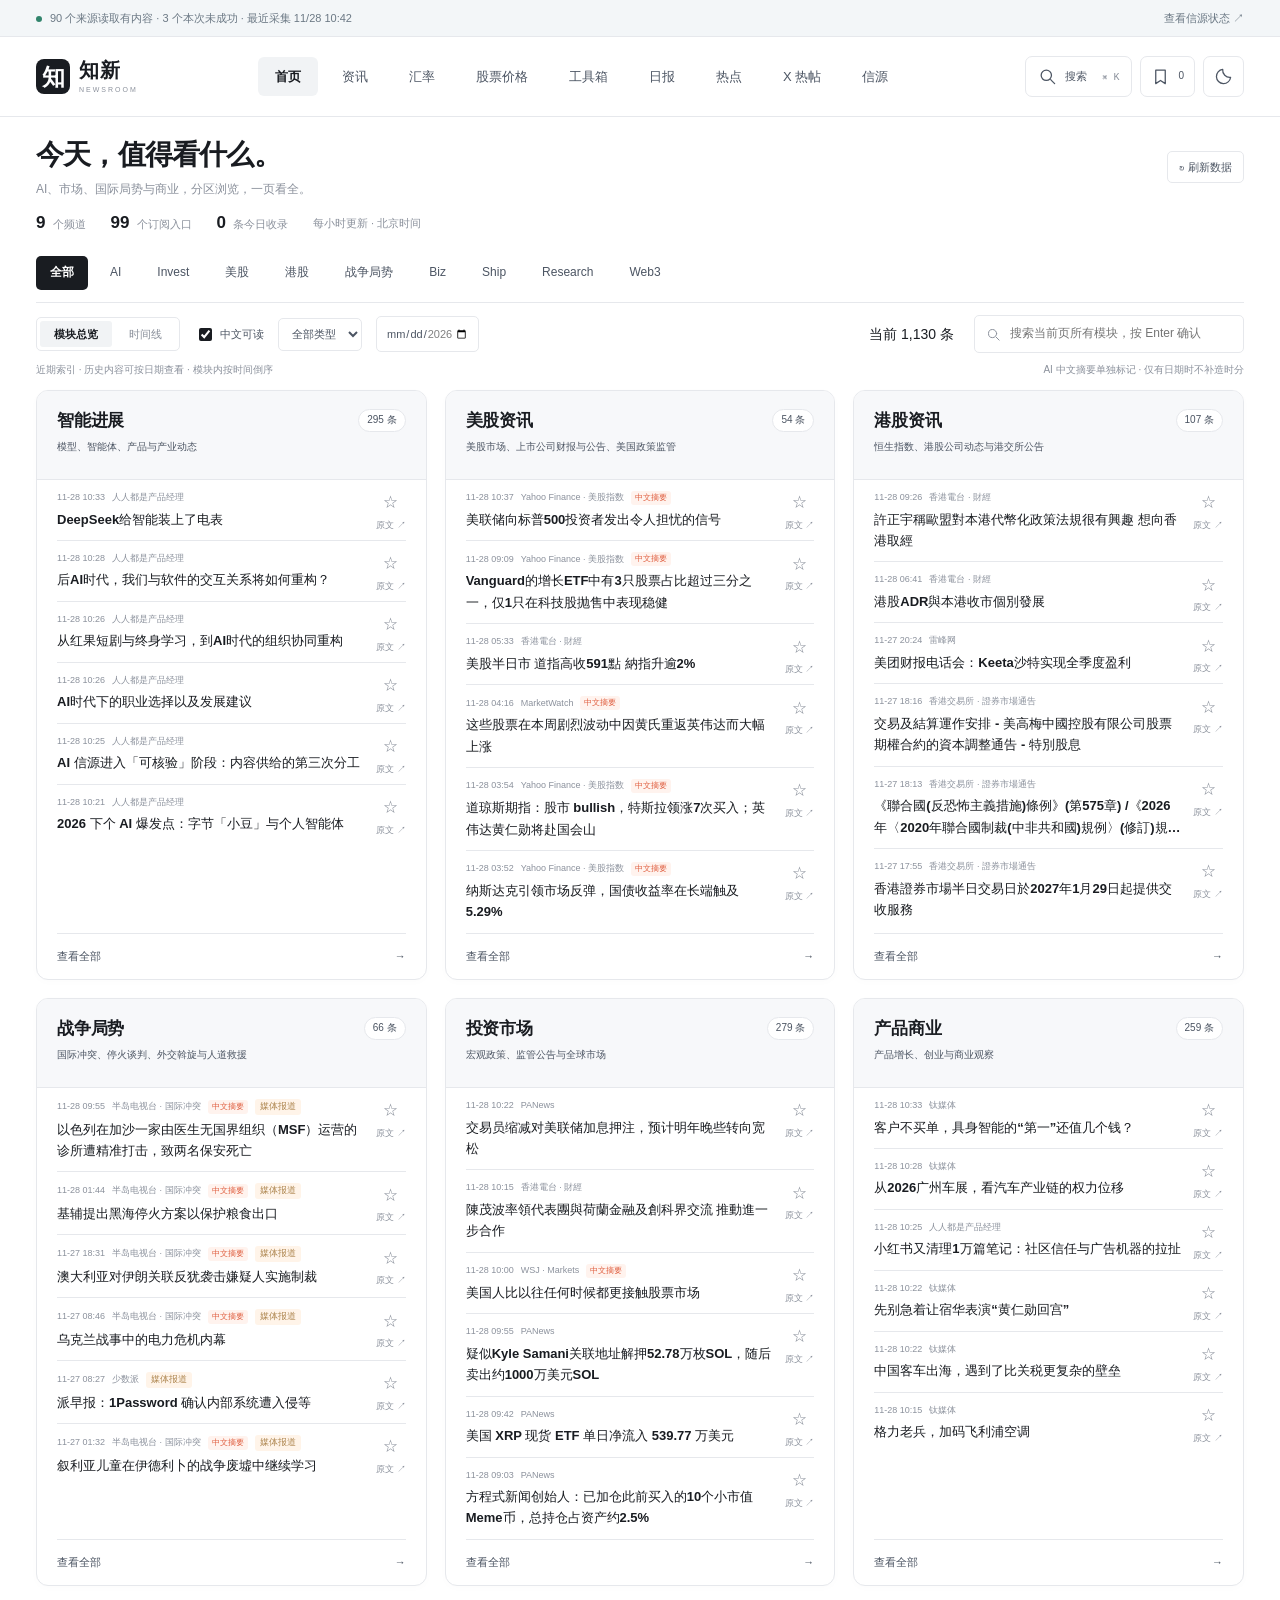
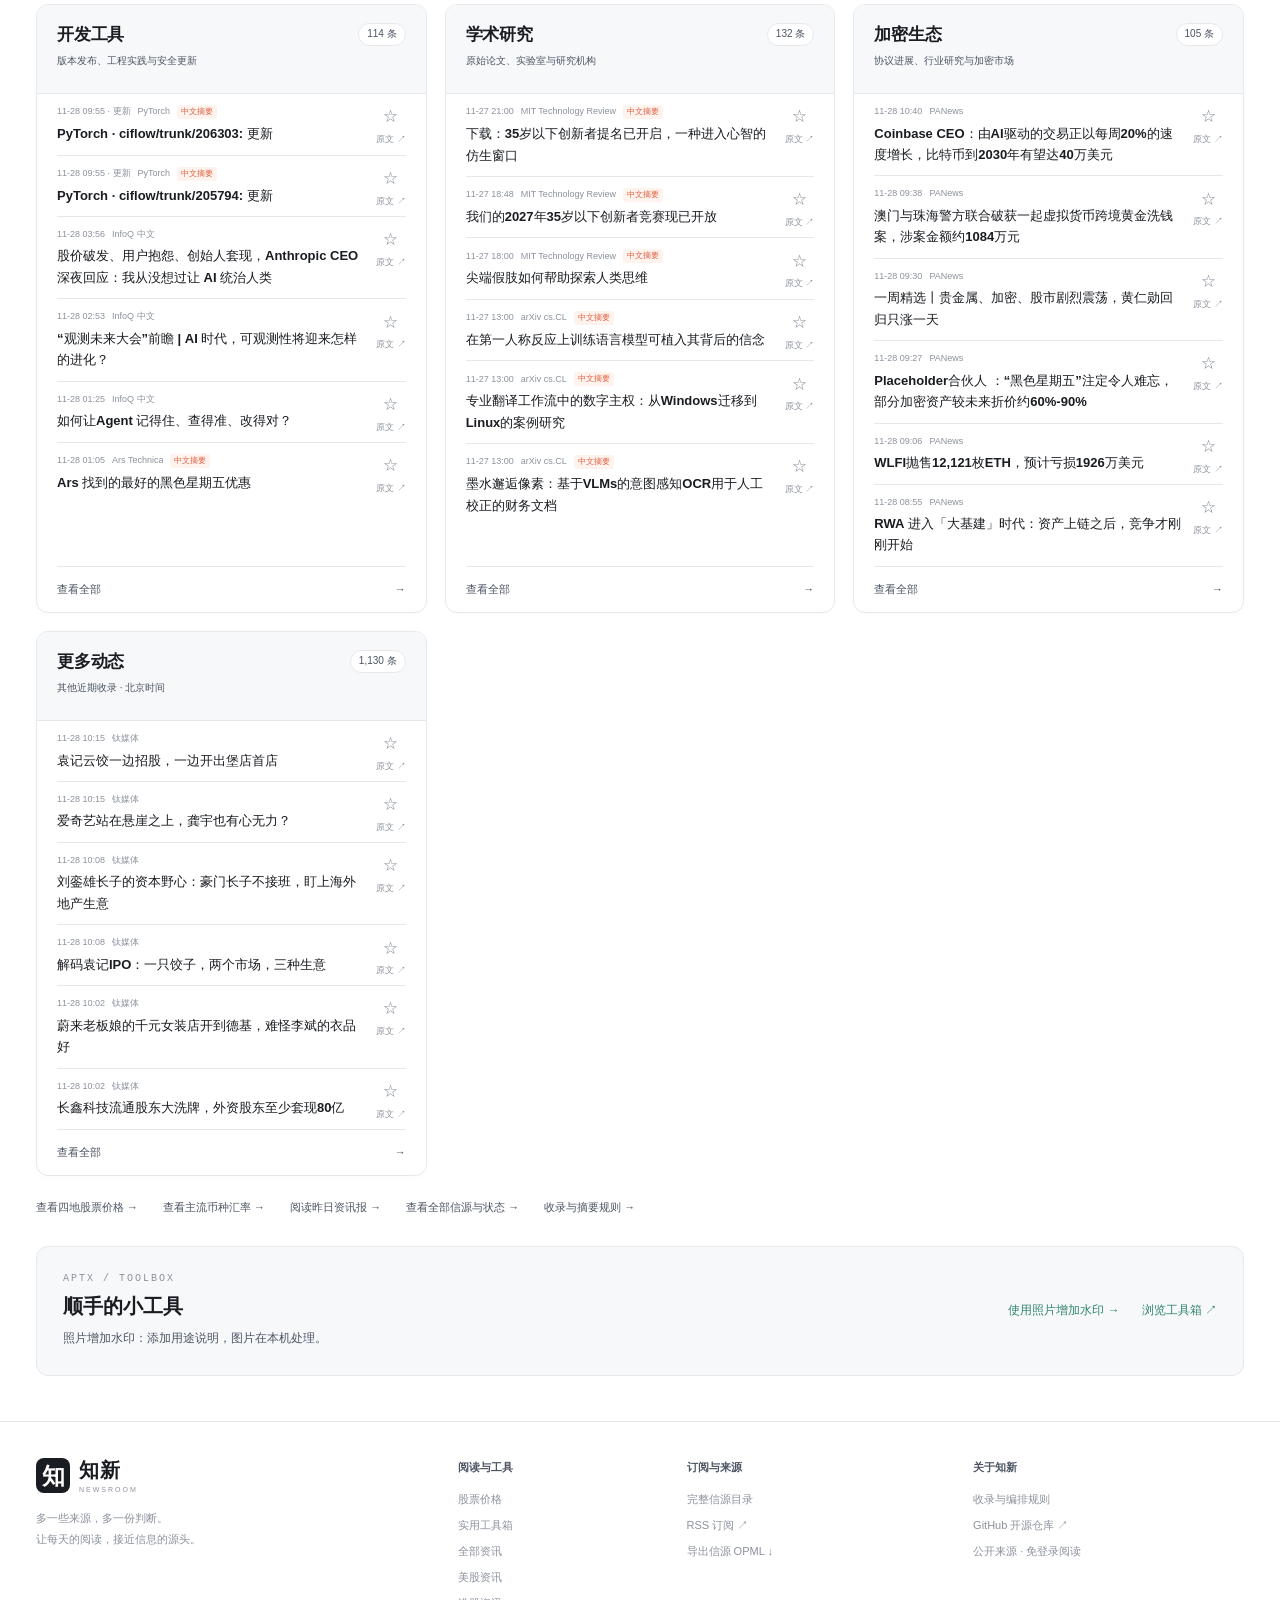
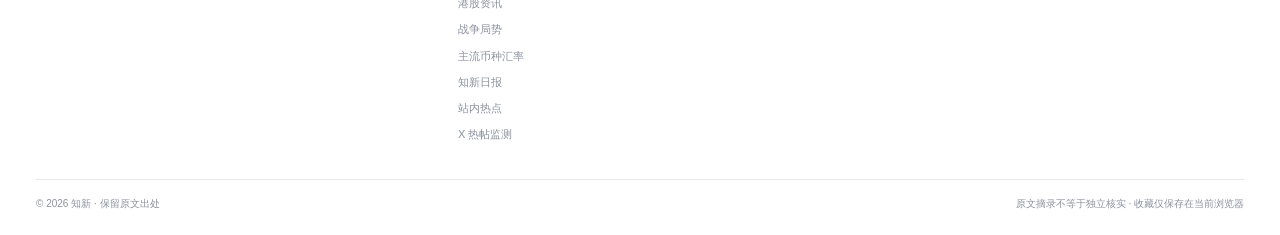
==== commit 1cee6bf8: "Refresh public AI sources" ====
--- a/site/index.html
+++ b/site/index.html
@@ -15,8 +15,8 @@
   <script src="./routing.js?v=66fdb86a15b0" defer></script>
   <script src="./stocks.js?v=11ef1272ff9c" defer></script>
   <script src="./app.js?v=699134f57a19" defer></script>
-  <script id="fx-bootstrap" type="application/json">{"recent":{"schemaVersion":1,"status":"ok","asOf":"2026-11-27","previousDate":"2026-11-26","base":"EUR","checkedAt":"2026-11-27T20:19:25+00:00","lastSuccessfulAt":"2026-11-27T20:19:25+00:00","source":{"name":"欧洲央行 ECB","url":"https://www.ecb.europa.eu/stats/policy_and_exchange_rates/euro_reference_exchange_rates/html/index.en.html","dataUrl":"https://www.ecb.europa.eu/stats/eurofxref/eurofxref-hist-90d.xml"},"currencies":[{"code":"CNY","name":"人民币"},{"code":"USD","name":"美元"},{"code":"HKD","name":"港币"},{"code":"EUR","name":"欧元"},{"code":"JPY","name":"日元"},{"code":"GBP","name":"英镑"},{"code":"SGD","name":"新加坡元"},{"code":"AUD","name":"澳元"},{"code":"CAD","name":"加元"},{"code":"CHF","name":"瑞士法郎"},{"code":"KRW","name":"韩元"},{"code":"NZD","name":"新西兰元"},{"code":"THB","name":"泰铢"},{"code":"MYR","name":"马来西亚林吉特"},{"code":"INR","name":"印度卢比"}],"longHistory":{"status":"ok","startDate":"2016-01-04","asOf":"2026-11-27"}},"history":{"schemaVersion":1,"asOf":"2026-11-27","startDate":"2025-11-27","codes":["CNY","USD","HKD","JPY","GBP","SGD","AUD","CAD","CHF","KRW","NZD","THB","MYR","INR"],"rows":[["2025-11-27",8.2068,1.1586,9.0118,181.11,0.8754,1.5039,1.7753,1.6273,0.9337,1694.15,2.0277,37.336,4.7873,103.5815],["2025-11-28",8.1836,1.1566,9.002,180.57,0.8752,1.5008,1.7721,1.621,0.9318,1699.81,2.0247,37.237,4.7796,103.4905],["2025-12-01",8.2358,1.1646,9.0703,180.28,0.8778,1.5065,1.774,1.6259,0.9323,1706.31,2.0257,37.186,4.811,104.2823],["2025-12-02",8.2123,1.1614,9.0424,181.26,0.8796,1.5072,1.7723,1.6264,0.9346,1704.82,2.0294,37.182,4.7995,104.4705],["2025-12-03",8.2421,1.1668,9.0826,181.28,0.8766,1.5101,1.77,1.627,0.9336,1708.78,2.0292,37.209,4.8107,105.2075],["2025-12-04",8.2498,1.1666,9.0801,180.55,0.8745,1.5115,1.7657,1.6299,0.934,1716.69,2.0236,37.395,4.7971,104.843],["2025-12-05",8.2333,1.1645,9.0652,180.76,0.8727,1.5084,1.7546,1.623,0.9365,1714.82,2.0158,37.095,4.7873,104.733],["2025-12-08",8.2378,1.1655,9.0681,181.29,0.8746,1.5107,1.7549,1.609,0.9388,1708.85,2.013,37.121,4.7937,104.945],["2025-12-09",8.2207,1.1637,9.056,181.96,0.8735,1.5091,1.7532,1.6114,0.9385,1708.91,2.0111,37.07,4.7886,104.55],["2025-12-10",8.2165,1.1634,9.0532,182.32,0.8741,1.5079,1.7513,1.6108,0.9356,1710.16,2.0126,37.048,4.7909,104.6008],["2025-12-11",8.2678,1.1714,9.1154,182.25,0.8751,1.5147,1.7601,1.6164,0.9333,1723.29,2.0155,37.186,4.8145,105.8005],["2025-12-12",8.2759,1.1731,9.1332,182.99,0.8767,1.5152,1.7594,1.6139,0.9333,1732.81,2.0189,37.0,4.8103,106.1955],["2025-12-15",8.2824,1.1753,9.1462,182.32,0.8779,1.5148,1.7669,1.6169,0.9355,1721.99,2.029,36.993,4.8099,106.653],["2025-12-16",8.293,1.1776,9.1609,182.07,0.8764,1.5176,1.7737,1.6206,0.9351,1734.89,2.0346,37.071,4.8111,107.069],["2025-12-17",8.2569,1.1722,9.1207,182.38,0.8785,1.5142,1.7704,1.6165,0.9332,1734.13,2.0294,36.942,4.7925,105.9275],["2025-12-18",8.2517,1.1719,9.119,182.55,0.8746,1.5129,1.7734,1.6161,0.9316,1731.18,2.0324,36.862,4.7884,105.7785],["2025-12-19",8.2465,1.1712,9.113,184.15,0.876,1.5143,1.7739,1.6155,0.9318,1731.88,2.041,36.846,4.775,105.054],["2025-12-22",8.265,1.1745,9.1362,184.77,0.8742,1.515,1.7667,1.6168,0.9316,1738.72,2.0283,36.586,4.7896,105.29],["2025-12-23",8.2833,1.1786,9.1674,183.89,0.8729,1.5153,1.7607,1.6148,0.9287,1745.36,2.0189,36.666,4.7898,105.5479],["2025-12-24",8.2679,1.1787,9.1655,183.83,0.8729,1.5135,1.7587,1.6128,0.9284,1707.04,2.0197,36.593,4.7678,105.7755],["2025-12-29",8.2438,1.1766,9.1467,183.97,0.8726,1.5122,1.7583,1.6106,0.9293,1690.95,2.0295,36.992,4.777,105.776],["2025-12-30",8.2216,1.1757,9.1511,183.48,0.8712,1.5095,1.7543,1.6104,0.9293,1697.65,2.0278,36.935,4.7581,105.58],["2025-12-31",8.2262,1.175,9.1464,184.09,0.8726,1.5105,1.7581,1.6088,0.9314,1696.94,2.038,37.218,4.7682,105.5965],["2026-01-02",8.1973,1.1721,9.1329,183.94,0.8719,1.5077,1.7508,1.6097,0.9296,1693.53,2.0317,36.792,4.7517,105.719],["2026-01-05",8.1478,1.1664,9.0822,182.93,0.8676,1.5018,1.7492,1.6087,0.9289,1690.44,2.0296,36.596,4.7502,105.316],["2026-01-06",8.1766,1.1707,9.1172,183.14,0.8663,1.4984,1.7422,1.6129,0.9287,1695.93,2.0232,36.608,4.7378,105.5405],["2026-01-07",8.1685,1.1684,9.0976,182.91,0.8664,1.4972,1.7367,1.6135,0.9304,1691.47,2.02,36.606,4.7414,104.9835],["2026-01-08",8.1513,1.1675,9.0981,182.97,0.8687,1.4995,1.7433,1.6183,0.9312,1695.57,2.0313,36.823,4.743,104.988],["2026-01-09",8.1288,1.1642,9.0763,183.52,0.8677,1.4984,1.7441,1.6163,0.9314,1699.55,2.0339,36.632,4.7424,105.0335],["2026-01-12",8.1529,1.1692,9.1156,184.42,0.8674,1.5019,1.7409,1.6219,0.9313,1715.11,2.027,36.508,4.7499,105.419],["2026-01-13",8.1294,1.1654,9.0925,185.12,0.866,1.5006,1.7394,1.6172,0.9311,1717.89,2.0231,36.681,4.7286,105.1478],["2026-01-14",8.1247,1.1651,9.0841,184.82,0.8668,1.5007,1.745,1.6169,0.9333,1719.0,2.0303,36.672,4.7163,105.2118],["2026-01-15",8.0988,1.1624,9.0657,184.31,0.8674,1.4969,1.7382,1.6162,0.9314,1706.77,2.0246,36.494,4.715,104.9647],["2026-01-16",8.0967,1.1617,9.0613,183.67,0.867,1.4962,1.7344,1.6135,0.9313,1711.1,2.0179,36.535,4.7136,105.397],["2026-01-19",8.0991,1.1631,9.0685,183.69,0.8671,1.4946,1.7342,1.6149,0.9282,1713.48,2.0098,36.353,4.7164,105.6965],["2026-01-20",8.1614,1.1728,9.1456,185.18,0.8722,1.5045,1.742,1.6215,0.9268,1731.99,2.0098,36.456,4.7551,106.677],["2026-01-21",8.1749,1.1739,9.1532,185.23,0.8744,1.5045,1.734,1.6192,0.9268,1719.32,2.0019,36.47,4.7508,107.5775],["2026-01-22",8.1658,1.1706,9.1283,185.88,0.8722,1.5026,1.7197,1.6171,0.9283,1718.11,1.991,36.675,4.7292,107.216],["2026-01-23",8.1778,1.1742,9.1561,185.71,0.8681,1.5016,1.7104,1.6161,0.9277,1723.2,1.9855,36.594,4.7033,107.864],["2026-01-26",8.2312,1.1836,9.2289,182.52,0.8675,1.5044,1.7133,1.623,0.9223,1713.58,1.9877,36.869,4.6936,108.6115],["2026-01-27",8.2964,1.1929,9.3046,182.92,0.8683,1.5096,1.7167,1.6316,0.9197,1719.21,1.9907,37.022,4.7149,109.288],["2026-01-28",8.3176,1.1974,9.3415,182.76,0.8685,1.5108,1.7107,1.6242,0.9188,1710.88,1.9859,37.251,4.6926,110.093],["2026-01-29",8.3132,1.1968,9.3407,183.48,0.8662,1.5128,1.6935,1.6186,0.9182,1712.42,1.9689,37.34,4.7004,110.007],["2026-01-30",8.2834,1.1919,9.3067,183.59,0.8662,1.5111,1.7001,1.612,0.9157,1719.47,1.966,37.455,4.7044,109.5825],["2026-02-02",8.221,1.184,9.2484,183.59,0.8658,1.5055,1.7042,1.6157,0.9199,1719.74,1.9705,37.432,4.6673,108.417],["2026-02-03",8.1877,1.1801,9.2201,183.92,0.8623,1.4994,1.683,1.6116,0.9173,1709.44,1.9532,37.25,4.6407,106.371],["2026-02-04",8.2051,1.182,9.2334,185.15,0.8616,1.5027,1.6814,1.6138,0.9168,1720.7,1.9602,37.39,4.6476,106.8698],["2026-02-05",8.1869,1.1798,9.2171,185.11,0.8691,1.5021,1.6922,1.6144,0.9161,1728.58,1.9676,37.488,4.6567,106.546],["2026-02-06",8.1838,1.1794,9.2152,185.27,0.8679,1.5016,1.688,1.6118,0.9175,1730.68,1.9673,37.269,4.6557,106.9265],["2026-02-09",8.2281,1.1886,9.2888,185.65,0.8701,1.5067,1.6843,1.6174,0.915,1737.79,1.9685,37.055,4.6765,107.8375],["2026-02-10",8.2245,1.1894,9.2983,184.51,0.8695,1.5061,1.683,1.6141,0.9123,1738.48,1.9687,37.151,4.6666,107.6878],["2026-02-11",8.2245,1.19,9.3013,182.79,0.8699,1.5027,1.6737,1.6138,0.9136,1727.84,1.9637,36.991,4.6589,107.9515],["2026-02-12",8.1944,1.1874,9.2815,182.52,0.8711,1.4984,1.6678,1.6128,0.9142,1707.82,1.9588,36.809,4.6338,107.565],["2026-02-13",8.195,1.1862,9.2725,181.83,0.8716,1.4992,1.6824,1.6161,0.9121,1715.78,1.9693,36.861,4.6351,107.481],["2026-02-16",8.1902,1.1855,9.265,181.79,0.869,1.4962,1.6731,1.6155,0.9129,1708.8,1.9623,36.863,4.6235,107.5625],["2026-02-17",8.1702,1.1826,9.2428,181.06,0.8733,1.4946,1.6776,1.6149,0.9116,1709.83,1.9623,37.021,4.6121,107.2565],["2026-02-18",8.1833,1.1845,9.2565,181.99,0.8724,1.4971,1.6748,1.6164,0.9124,1712.66,1.973,37.016,4.6196,107.425],["2026-02-19",8.1197,1.1753,9.1846,182.05,0.8738,1.4916,1.6698,1.6107,0.9119,1703.81,1.9728,36.722,4.5937,107.183],["2026-02-20",8.1294,1.1767,9.1961,182.63,0.8728,1.4931,1.6697,1.6112,0.9132,1705.81,1.9763,36.719,4.5927,107.0155],["2026-02-23",8.1412,1.1784,9.2136,182.44,0.8734,1.4923,1.6669,1.6132,0.9145,1701.08,1.975,36.56,4.5852,107.115],["2026-02-24",8.1046,1.1777,9.2126,183.53,0.8731,1.4925,1.6718,1.6148,0.912,1699.77,1.9783,36.573,4.586,107.0865],["2026-02-25",8.095,1.1784,9.2157,184.7,0.8714,1.4906,1.6617,1.6133,0.913,1682.64,1.9727,36.642,4.5852,107.167],["2026-02-26",8.0823,1.1814,9.2417,184.37,0.8719,1.4922,1.6592,1.6155,0.914,1684.25,1.9721,36.694,4.5909,107.421],["2026-02-27",8.0961,1.1805,9.2359,184.13,0.8763,1.4942,1.6612,1.6139,0.9104,1702.25,1.9731,36.696,4.5933,107.5205],["2026-03-02",8.0512,1.1698,9.1509,184.19,0.8739,1.49,1.6579,1.5991,0.9117,1710.38,1.9709,36.86,4.5938,107.317],["2026-03-03",8.017,1.1606,9.0552,182.98,0.8717,1.4833,1.6534,1.5883,0.9107,1715.95,1.9688,36.861,4.5797,106.9525],["2026-03-04",8.0347,1.1649,9.1064,183.02,0.8705,1.4844,1.6503,1.591,0.9082,1706.34,1.9674,36.671,4.5915,107.2678],["2026-03-05",8.0177,1.1618,9.0863,183.03,0.8695,1.4839,1.649,1.5828,0.9064,1714.57,1.9623,36.788,4.581,106.4773],["2026-03-06",7.9825,1.1561,9.04,182.57,0.86693,1.481,1.6501,1.5782,0.9045,1717.02,1.9687,36.966,4.562,106.1745],["2026-03-09",7.9929,1.1555,9.0311,183.15,0.8653,1.4792,1.6465,1.568,0.9008,1716.06,1.9563,37.057,4.5792,106.65],["2026-03-10",8.0057,1.1641,9.1075,183.67,0.86545,1.481,1.6355,1.5777,0.9027,1711.37,1.9596,36.815,4.5691,107.05],["2026-03-11",7.9518,1.1581,9.0642,183.63,0.86363,1.4757,1.6195,1.5742,0.9031,1710.64,1.9571,36.787,4.5357,106.629],["2026-03-12",7.9316,1.1547,9.038,183.43,0.86243,1.4726,1.619,1.5706,0.9028,1709.93,1.9588,36.875,4.5345,106.4745],["2026-03-13",7.9145,1.1476,8.9827,182.85,0.86503,1.4685,1.6293,1.5726,0.9034,1711.87,1.9691,36.953,4.5198,106.0205],["2026-03-16",7.9154,1.1478,8.9881,182.66,0.86408,1.4676,1.6272,1.5703,0.9041,1711.08,1.9647,37.143,4.5114,105.8818],["2026-03-17",7.9412,1.1531,9.0355,183.29,0.8643,1.4723,1.6227,1.5804,0.9068,1714.87,1.9693,37.268,4.5178,106.5055],["2026-03-18",7.9214,1.15,9.0135,183.49,0.86393,1.4734,1.6305,1.5774,0.9073,1729.08,1.9763,37.565,4.504,106.83],["2026-03-19",7.9279,1.1489,8.9966,182.46,0.86388,1.4744,1.6403,1.577,0.9121,1725.2,1.98,37.805,4.5259,107.133],["2026-03-20",7.9664,1.1555,9.0545,183.46,0.86438,1.4793,1.6351,1.5849,0.9096,1734.17,1.9723,37.854,4.5521,108.175],["2026-03-23",7.9916,1.1596,9.0819,183.86,0.8642,1.4791,1.6519,1.5896,0.9124,1724.93,1.9836,37.403,4.5682,108.099],["2026-03-24",7.977,1.1572,9.0575,183.91,0.86541,1.4819,1.6652,1.591,0.9145,1734.48,1.9895,37.794,4.5785,108.597],["2026-03-25",7.9979,1.1592,9.0637,184.27,0.86558,1.4829,1.6647,1.5977,0.9153,1735.94,1.9921,37.778,4.5962,108.9005],["2026-03-26",7.9737,1.1539,9.0281,184.19,0.86515,1.4821,1.6693,1.5964,0.9151,1738.14,1.9958,37.963,4.6087,108.6045],["2026-03-27",7.9626,1.1517,9.0223,184.16,0.8672,1.4831,1.6731,1.5974,0.9178,1740.79,2.0019,37.949,4.6218,109.1945],["2026-03-30",7.937,1.1484,8.9969,183.12,0.86803,1.4812,1.674,1.5987,0.9187,1742.93,2.0068,37.731,4.6258,108.7686],["2026-03-31",7.9341,1.1498,9.0136,183.39,0.86833,1.4811,1.6693,1.6022,0.9194,1753.22,2.0061,37.667,4.6555,107.8788],["2026-04-01",7.9771,1.1605,9.0955,183.73,0.87113,1.4875,1.6689,1.6124,0.9191,1746.33,2.0102,37.728,4.6733,108.424],["2026-04-02",7.9495,1.1525,9.0325,183.94,0.87253,1.4834,1.6771,1.603,0.9213,1747.94,2.0191,37.762,4.6549,107.3],["2026-04-07",7.9251,1.1557,9.0564,184.73,0.87258,1.4847,1.6665,1.6078,0.9242,1730.56,2.0267,37.687,4.6586,107.4895],["2026-04-08",7.9948,1.1706,9.1685,185.13,0.86893,1.49,1.6589,1.6225,0.9223,1725.73,2.0055,37.313,4.6543,107.9533],["2026-04-09",7.9863,1.1685,9.1551,185.7,0.87053,1.4891,1.6593,1.6175,0.924,1728.78,2.0019,37.503,4.6541,108.2738],["2026-04-10",7.9967,1.1711,9.1729,186.43,0.87105,1.4919,1.6561,1.6187,0.9241,1737.06,2.0034,37.592,4.6434,108.7795],["2026-04-13",7.9827,1.1684,9.1507,186.75,0.87058,1.4912,1.661,1.6177,0.9242,1740.86,2.0081,37.728,4.6444,109.047],["2026-04-14",8.0379,1.1793,9.2372,187.33,0.86913,1.4993,1.6558,1.6225,0.921,1734.18,1.9992,37.791,4.6594,109.7765],["2026-04-15",8.0353,1.178,9.2289,187.41,0.86935,1.4991,1.6507,1.6235,0.922,1740.02,1.9978,37.808,4.659,110.0695],["2026-04-16",8.0368,1.1782,9.2195,187.31,0.86993,1.4985,1.6425,1.6174,0.923,1739.62,1.9986,37.685,4.6586,109.8595],["2026-04-17",8.0483,1.1797,9.2382,187.72,0.87168,1.5009,1.6438,1.6129,0.9231,1744.76,2.0032,37.839,4.6628,109.5025],["2026-04-20",8.0176,1.176,9.2105,186.88,0.87045,1.4952,1.6432,1.6105,0.9189,1729.01,2.0003,37.72,4.6481,109.4525],["2026-04-21",8.0202,1.1767,9.214,187.14,0.87035,1.4961,1.6423,1.607,0.9172,1729.57,1.9907,37.696,4.6491,110.0275],["2026-04-22",8.0071,1.1733,9.1892,186.81,0.86903,1.4945,1.6404,1.6034,0.9175,1734.2,1.9866,37.786,4.6375,110.0605],["2026-04-23",7.9928,1.1694,9.16,186.5,0.86575,1.4919,1.6347,1.5986,0.9177,1729.96,1.9861,37.836,4.6349,110.052],["2026-04-24",8.0067,1.1712,9.1763,186.71,0.86803,1.4949,1.6393,1.6023,0.9199,1729.91,1.9939,37.918,4.6438,110.3885],["2026-04-27",8.0165,1.1749,9.208,187.06,0.8658,1.4954,1.6337,1.5979,0.921,1728.54,1.9851,37.946,4.6438,110.6745],["2026-04-28",7.9877,1.168,9.1527,186.58,0.86715,1.493,1.6327,1.5974,0.9238,1725.01,1.9905,38.024,4.6159,110.426],["2026-04-29",7.9993,1.1706,9.1736,187.05,0.86643,1.4952,1.6344,1.6007,0.9236,1730.59,1.9981,38.226,4.6268,111.0315],["2026-04-30",7.991,1.1702,9.1662,183.21,0.86625,1.4934,1.6371,1.5994,0.919,1728.39,1.9957,38.084,4.6457,111.0695],["2026-05-04",7.9914,1.17,9.1647,183.83,0.86358,1.4927,1.6289,1.593,0.9173,1722.28,1.9874,38.171,4.625,111.2585],["2026-05-05",7.9818,1.1686,9.1577,184.42,0.86343,1.4925,1.6299,1.591,0.9165,1721.29,1.9876,38.143,4.6306,111.35],["2026-05-06",8.0113,1.1762,9.2163,183.74,0.8637,1.4917,1.6238,1.5999,0.9165,1703.26,1.9713,37.856,4.6166,111.2865],["2026-05-07",8.0058,1.177,9.218,184.07,0.8641,1.4898,1.6219,1.604,0.9157,1707.4,1.9686,37.835,4.6021,110.938],["2026-05-08",7.9989,1.1761,9.2067,184.37,0.8641,1.4911,1.6259,1.6063,0.9156,1725.08,1.9735,37.897,4.6115,111.1285],["2026-05-11",7.9961,1.1765,9.2112,184.87,0.86488,1.4938,1.6249,1.6079,0.9163,1732.87,1.9785,38.136,4.6148,112.1385],["2026-05-12",7.9726,1.1738,9.1887,184.98,0.86803,1.4937,1.6252,1.6088,0.9172,1747.64,1.9743,38.055,4.6177,112.2585],["2026-05-13",7.9556,1.1715,9.1735,184.83,0.86713,1.4904,1.6158,1.6039,0.9155,1743.87,1.9749,37.88,4.6046,112.0793],["2026-05-14",7.94,1.1702,9.1662,184.83,0.86618,1.4901,1.6162,1.606,0.915,1745.62,1.9734,37.815,4.6006,112.0675],["2026-05-15",7.9194,1.1628,9.1065,184.36,0.8705,1.4884,1.6265,1.5995,0.9144,1743.76,1.9908,37.989,4.5942,111.594],["2026-05-18",7.9209,1.1648,9.1211,184.93,0.8702,1.4895,1.6256,1.6006,0.9144,1744.64,1.9858,37.967,4.6324,112.2285],["2026-05-19",7.9087,1.162,9.1015,184.89,0.86671,1.4887,1.6327,1.5985,0.915,1753.17,1.988,37.951,4.6219,112.1815],["2026-05-20",7.8912,1.16,9.0861,184.48,0.86555,1.4852,1.6271,1.5959,0.9165,1746.31,1.9841,37.903,4.6052,112.317],["2026-05-21",7.8899,1.1599,9.0873,184.59,0.86433,1.4848,1.6273,1.5972,0.9145,1749.99,1.9802,37.911,4.5961,111.5885],["2026-05-22",7.8791,1.1595,9.0865,184.53,0.86418,1.4846,1.6283,1.6002,0.9119,1759.6,1.9817,37.875,4.6009,110.9585],["2026-05-25",7.899,1.1643,9.1214,185.04,0.86255,1.4873,1.624,1.6082,0.9099,1762.46,1.982,37.816,4.6019,110.887],["2026-05-26",7.8939,1.1634,9.1161,185.22,0.86375,1.4866,1.6236,1.6069,0.9136,1751.27,1.9913,37.997,4.6129,111.32],["2026-05-27",7.8923,1.1637,9.1173,185.52,0.86618,1.4869,1.6321,1.6099,0.9153,1745.2,1.9774,37.96,4.6141,111.365],["2026-05-28",7.8762,1.1617,9.1015,185.24,0.86665,1.4865,1.6318,1.6094,0.9167,1745.84,1.9713,37.988,4.6212,111.1705],["2026-05-29",7.8793,1.1644,9.1238,185.45,0.86723,1.487,1.6238,1.6074,0.9111,1753.9,1.9491,37.866,4.6168,110.6195],["2026-06-01",7.8786,1.1646,9.1271,185.74,0.86493,1.4881,1.6234,1.6106,0.9128,1756.96,1.9558,37.914,4.6176,110.629],["2026-06-02",7.8778,1.1649,9.1298,186.09,0.86465,1.4892,1.6221,1.6119,0.9149,1767.33,1.9618,37.958,4.6188,110.9845],["2026-06-03",7.862,1.1614,9.1012,185.66,0.8637,1.489,1.6218,1.6094,0.9167,1778.09,1.9695,38.007,4.6392,111.1575],["2026-06-04",7.8848,1.164,9.1185,186.01,0.8649,1.4929,1.6297,1.6176,0.9168,1783.85,1.9791,37.949,4.6711,111.4945],["2026-06-05",7.8752,1.164,9.1185,186.08,0.86433,1.4939,1.6301,1.6159,0.9175,1793.64,1.9806,37.987,4.6886,110.5215],["2026-06-08",7.8263,1.154,9.0427,184.6,0.8636,1.4855,1.6311,1.6083,0.9187,1763.26,1.9792,37.811,4.7008,110.4475],["2026-06-09",7.8367,1.1573,9.0691,185.35,0.8634,1.4873,1.6391,1.6111,0.9206,1765.44,1.981,37.994,4.6998,110.3495],["2026-06-10",7.8243,1.1539,9.0426,185.19,0.86228,1.4866,1.6475,1.6073,0.9222,1759.12,1.9879,38.027,4.6964,109.9275],["2026-06-11",7.8191,1.1537,9.041,185.21,0.8633,1.4857,1.6487,1.6127,0.9221,1764.62,1.994,38.014,4.6921,110.484],["2026-06-12",7.822,1.1567,9.0633,185.3,0.86305,1.4854,1.6442,1.618,0.9217,1758.43,1.986,37.876,4.6933,110.0195],["2026-06-15",7.8429,1.1607,9.093,185.93,0.86483,1.4882,1.6424,1.6228,0.9212,1757.65,1.9882,37.781,4.7014,109.9355],["2026-06-16",7.8334,1.1594,9.0821,185.94,0.86471,1.4866,1.6411,1.6248,0.9224,1749.36,1.9906,37.698,4.7164,109.6335],["2026-06-17",7.8349,1.1591,9.0821,185.82,0.86463,1.4876,1.6418,1.6241,0.9193,1758.45,1.9952,37.804,4.7152,109.5745],["2026-06-18",7.7609,1.1461,8.9827,184.44,0.86638,1.4795,1.6362,1.6189,0.9218,1763.72,1.9889,37.581,4.7191,108.1155],["2026-06-19",7.7624,1.1467,8.9887,184.88,0.86653,1.4804,1.6348,1.6228,0.9248,1757.1,1.9967,37.681,4.7439,108.1675],["2026-06-22",7.7612,1.1456,8.981,185.33,0.86468,1.481,1.6346,1.6223,0.9257,1760.88,1.9991,37.702,4.7531,108.473],["2026-06-23",7.7303,1.1392,8.9313,184.02,0.862,1.4763,1.6423,1.6162,0.9225,1749.98,2.0065,37.821,4.7169,107.928],["2026-06-24",7.7236,1.134,8.891,183.35,0.86165,1.4722,1.6436,1.614,0.9216,1753.65,2.0096,37.91,4.6925,107.3605],["2026-06-25",7.7105,1.1342,8.8928,183.57,0.86183,1.4719,1.6454,1.6151,0.9223,1749.98,2.0115,37.882,4.6701,107.0635],["2026-06-26",7.7506,1.1401,8.9408,184.3,0.86253,1.4755,1.6518,1.6169,0.9218,1751.73,2.0181,38.051,4.6602,107.6305],["2026-06-29",7.7492,1.1406,8.9449,184.62,0.86215,1.4754,1.6531,1.6201,0.9222,1760.8,2.0175,37.919,4.6434,107.838],["2026-06-30",7.7314,1.1394,8.935,185.08,0.86178,1.4754,1.6544,1.622,0.9224,1767.08,2.0136,37.862,4.6544,107.8565],["2026-07-01",7.7342,1.1383,8.9287,185.21,0.85973,1.4762,1.6518,1.6191,0.9234,1773.57,2.0069,38.002,4.6602,108.4215],["2026-07-02",7.7388,1.1399,8.9414,184.19,0.85665,1.4756,1.6546,1.6203,0.92,1765.53,2.0101,37.976,4.6508,108.7435],["2026-07-03",7.7634,1.1448,8.9791,184.48,0.8572,1.4774,1.65,1.6258,0.919,1752.95,2.0049,37.933,4.6605,109.002],["2026-07-06",7.7573,1.1415,8.9528,185.31,0.85538,1.4765,1.6462,1.6236,0.9201,1747.72,2.0079,38.04,4.663,108.9035],["2026-07-07",7.767,1.1433,8.9661,185.09,0.85411,1.4764,1.6455,1.6255,0.9218,1731.47,2.0088,38.026,4.6532,108.582],["2026-07-08",7.755,1.1404,8.9395,185.3,0.85435,1.4757,1.6471,1.6176,0.9222,1720.95,2.0019,38.141,4.6494,108.9765],["2026-07-09",7.7712,1.1435,8.9605,185.72,0.85363,1.4784,1.6478,1.6202,0.9227,1729.49,1.9916,38.244,4.662,109.0765],["2026-07-10",7.7433,1.143,8.9611,185.02,0.85155,1.4757,1.6447,1.6177,0.9223,1720.12,1.9808,38.079,4.652,108.9665],["2026-07-13",7.7427,1.1424,8.9548,185.23,0.8533,1.4765,1.6454,1.6148,0.9253,1706.85,1.977,38.139,4.6507,109.2375],["2026-07-14",7.7327,1.1405,8.9387,185.01,0.85215,1.4743,1.6428,1.6095,0.9257,1705.61,1.9662,38.235,4.651,109.7215],["2026-07-15",7.7268,1.1406,8.9412,185.22,0.85093,1.4739,1.6335,1.6053,0.9256,1701.97,1.9608,38.375,4.6514,109.794],["2026-07-16",7.7596,1.1467,8.9898,185.99,0.84873,1.4782,1.6362,1.6082,0.925,1696.49,1.9583,38.489,4.6699,110.4895],["2026-07-17",7.7501,1.1435,8.9653,185.65,0.85098,1.4765,1.6394,1.6035,0.9228,1698.46,1.9609,38.462,4.6826,110.102],["2026-07-20",7.7319,1.1426,8.9587,185.54,0.84888,1.4749,1.6307,1.6032,0.9236,1692.4,1.952,38.42,4.6761,110.1985],["2026-07-21",7.7255,1.1418,8.9525,185.82,0.85205,1.4734,1.6276,1.6069,0.9259,1688.04,1.9533,38.439,4.6688,109.882],["2026-07-22",7.7266,1.1408,8.9443,186.03,0.8534,1.473,1.6312,1.6071,0.9268,1688.78,1.9608,38.57,4.6624,110.167],["2026-07-23",7.7127,1.1392,8.9328,186.23,0.85318,1.4711,1.6291,1.6034,0.9295,1677.72,1.9689,38.533,4.6582,110.0255],["2026-07-24",7.7047,1.1377,8.9225,186.38,0.85388,1.4687,1.6281,1.6026,0.9302,1662.18,1.9656,38.329,4.6543,109.865],["2026-07-27",7.7059,1.1389,8.9313,186.37,0.85524,1.4696,1.6271,1.6064,0.9284,1674.31,1.9663,38.244,4.653,109.2425],["2026-07-28",7.6969,1.1367,8.9136,186.32,0.8555,1.4702,1.6312,1.6036,0.9319,1658.96,1.9693,38.204,4.6514,108.961],["2026-07-29",7.7,1.138,8.9246,186.27,0.85635,1.471,1.6397,1.6051,0.9332,1652.77,1.9709,38.157,4.6539,108.8475],["2026-07-30",7.7521,1.1476,9.0018,186.99,0.85715,1.4775,1.6439,1.6119,0.9324,1645.31,1.9646,38.496,4.6851,109.808],["2026-07-31",7.7539,1.1485,9.0079,184.03,0.85573,1.4757,1.6365,1.6126,0.9304,1657.99,1.9589,38.435,4.6933,109.5495],["2026-08-03",7.7891,1.1535,9.0464,180.73,0.85633,1.4783,1.6463,1.6181,0.932,1646.1,1.9636,38.452,4.7242,109.9725],["2026-08-04",7.7767,1.1515,9.0316,181.26,0.85639,1.4767,1.6377,1.6191,0.9319,1643.32,1.9568,38.385,4.7125,109.8285],["2026-08-05",7.7989,1.1554,9.0619,182.08,0.8572,1.4806,1.6385,1.623,0.9345,1644.97,1.968,38.29,4.7291,109.9045],["2026-08-06",7.7898,1.1542,9.0542,182.17,0.85705,1.4798,1.639,1.6156,0.9346,1643.09,1.9619,38.164,4.7201,109.9085],["2026-08-07",7.7834,1.1535,9.0491,182.64,0.85765,1.4775,1.6384,1.616,0.9347,1633.3,1.9646,38.129,4.719,109.8275],["2026-08-10",7.7931,1.1555,9.0653,183.31,0.85565,1.4785,1.6359,1.6108,0.934,1636.9,1.9613,38.146,4.7266,110.1228],["2026-08-11",7.7841,1.154,9.0546,183.72,0.85483,1.4773,1.6336,1.6084,0.9351,1629.64,1.9626,38.203,4.7227,110.1375],["2026-08-12",7.785,1.1545,9.0594,183.67,0.85358,1.4766,1.6327,1.6077,0.9366,1636.08,1.9675,38.168,4.7167,110.069],["2026-08-13",7.7774,1.1534,9.0506,183.77,0.8549,1.4765,1.6356,1.6089,0.9373,1638.16,1.9735,38.212,4.7139,110.0815],["2026-08-14",7.7977,1.1567,9.077,183.93,0.8545,1.4784,1.6333,1.6049,0.939,1632.42,1.9642,38.316,4.7263,110.3818],["2026-08-17",7.813,1.1593,9.0951,184.59,0.855,1.4797,1.6271,1.6067,0.9389,1636.83,1.9593,38.286,4.7097,110.8375],["2026-08-18",7.8049,1.1576,9.0799,184.87,0.85585,1.4791,1.6278,1.606,0.9406,1632.3,1.9672,38.27,4.6987,110.7673],["2026-08-19",7.8197,1.1605,9.1002,184.62,0.85608,1.481,1.6401,1.6098,0.9402,1614.81,1.9738,38.372,4.7087,111.1265],["2026-08-20",7.8538,1.1681,9.1624,185.45,0.85725,1.486,1.6438,1.6085,0.9333,1631.08,1.9657,38.448,4.7238,111.7985],["2026-08-21",7.8624,1.1699,9.1726,185.66,0.8567,1.4838,1.6321,1.6074,0.9353,1619.41,1.9541,38.226,4.7246,111.9595],["2026-08-24",7.8414,1.1664,9.1408,185.6,0.8555,1.4819,1.6287,1.6154,0.9362,1614.6,1.9567,38.124,4.7152,111.6875],["2026-08-25",7.8366,1.1662,9.1407,185.7,0.8555,1.4814,1.6303,1.6163,0.9361,1612.94,1.9547,38.176,4.7196,111.276],["2026-08-26",7.8422,1.1669,9.1463,185.62,0.85613,1.4817,1.6241,1.6176,0.938,1614.39,1.9582,38.21,4.6985,111.3475],["2026-08-27",7.8258,1.1645,9.1282,185.61,0.8574,1.4804,1.6196,1.6151,0.9376,1607.45,1.9566,38.26,4.6964,111.2575],["2026-08-28",7.8251,1.1643,9.1276,185.92,0.8572,1.4802,1.6183,1.613,0.9364,1600.39,1.9585,38.37,4.6875,111.0585],["2026-08-31",7.7922,1.1596,9.0888,185.22,0.85648,1.4758,1.6191,1.6102,0.9376,1586.37,1.9599,38.458,4.6685,110.361],["2026-09-01",7.7911,1.159,9.0877,185.63,0.85655,1.4759,1.623,1.6096,0.9394,1593.17,1.9674,38.554,4.6818,110.0485],["2026-09-02",7.7822,1.1578,9.0801,184.78,0.8587,1.4741,1.6199,1.6122,0.9424,1577.57,1.9868,38.468,4.6839,109.962],["2026-09-03",7.8042,1.1615,9.1078,181.21,0.86055,1.4725,1.6147,1.6019,0.939,1576.49,1.978,38.312,4.6942,109.75],["2026-09-04",7.7994,1.1622,9.112,181.59,0.85898,1.4724,1.6134,1.6038,0.9405,1569.38,1.9755,38.26,4.7005,109.8165],["2026-09-07",7.7995,1.1622,9.1119,179.85,0.85894,1.4716,1.6109,1.6062,0.9405,1566.56,1.978,38.231,4.7023,109.821],["2026-09-08",7.7936,1.1614,9.1068,179.2,0.8574,1.4701,1.6098,1.6033,0.9425,1558.22,1.9877,38.227,4.717,110.1315],["2026-09-09",7.8159,1.1652,9.1378,178.59,0.85898,1.4721,1.6128,1.6043,0.9404,1556.94,1.9903,38.306,4.7424,110.8225],["2026-09-10",7.79,1.1616,9.1083,179.09,0.85915,1.4711,1.6167,1.6049,0.9432,1560.96,1.994,38.327,4.7225,110.8645],["2026-09-11",7.7762,1.1592,9.0904,178.56,0.85815,1.4697,1.6161,1.6064,0.9451,1556.56,1.9914,38.329,4.7185,110.7675],["2026-09-14",7.7489,1.1551,9.0599,178.52,0.85598,1.4676,1.6202,1.6041,0.9431,1555.04,2.0012,38.407,4.7082,110.3755],["2026-09-15",7.7444,1.1539,9.0518,178.86,0.8558,1.4683,1.6194,1.6062,0.9441,1568.32,2.0042,38.419,4.716,110.7285],["2026-09-16",7.738,1.1537,9.0507,178.88,0.8574,1.469,1.6176,1.6082,0.9449,1578.03,2.0021,38.361,4.7152,110.714],["2026-09-17",7.7009,1.1481,9.0071,178.75,0.8583,1.4642,1.6139,1.6068,0.9466,1587.31,1.9993,38.237,4.7061,110.1475],["2026-09-18",7.6755,1.146,8.9903,180.94,0.8588,1.4651,1.6095,1.6056,0.9462,1590.76,2.0068,38.225,4.6763,109.8755],["2026-09-21",7.693,1.149,9.0144,180.7,0.8578,1.4647,1.6098,1.6091,0.9438,1576.63,2.0035,38.187,4.685,110.0975],["2026-09-22",7.6803,1.1463,8.9909,180.17,0.8578,1.4612,1.6122,1.6099,0.9393,1554.55,2.0003,37.988,4.67,109.5805],["2026-09-23",7.6538,1.1411,8.9506,180.2,0.8595,1.4587,1.6146,1.6077,0.939,1558.0,2.0049,37.987,4.6557,109.25],["2026-09-24",7.6302,1.1367,8.9148,180.57,0.85986,1.4549,1.6177,1.6047,0.9409,1555.69,2.0049,38.057,4.6457,109.0775],["2026-09-25",7.6551,1.1403,8.9445,179.7,0.86045,1.4563,1.622,1.6127,0.9445,1545.16,2.0108,38.023,4.6456,109.2605],["2026-09-28",7.6352,1.1378,8.9258,178.5,0.85785,1.4538,1.6199,1.6118,0.9464,1545.05,2.0071,38.196,4.6456,109.2095],["2026-09-29",7.6117,1.1355,8.9091,178.41,0.85718,1.4504,1.6211,1.6101,0.9461,1536.74,2.0076,38.056,4.634,108.991],["2026-09-30",7.613,1.1355,8.9095,178.27,0.85463,1.4503,1.6297,1.6105,0.9478,1539.06,2.0115,38.113,4.6306,108.8205],["2026-10-01",7.5748,1.1298,8.8658,178.49,0.85373,1.446,1.6255,1.6095,0.9437,1537.96,2.0121,38.023,4.6147,108.832],["2026-10-02",7.5259,1.1225,8.8084,176.99,0.85033,1.4366,1.6176,1.5984,0.9279,1513.44,2.0002,37.71,4.5849,108.1245],["2026-10-05",7.5118,1.1204,8.7925,177.28,0.8472,1.4344,1.6097,1.5969,0.9311,1505.8,2.0038,37.752,4.5791,107.8915],["2026-10-06",7.5554,1.1269,8.8438,178.15,0.8488,1.4392,1.614,1.6058,0.9359,1508.67,2.0061,37.836,4.6034,108.6615],["2026-10-07",7.4937,1.1177,8.7722,176.85,0.84645,1.4311,1.6079,1.5931,0.9309,1496.25,1.9977,37.661,4.5692,108.1165],["2026-10-08",7.4972,1.1186,8.7783,177.05,0.84698,1.434,1.611,1.5953,0.9326,1502.79,2.0014,37.68,4.5768,108.2635],["2026-10-09",7.4992,1.1206,8.794,177.34,0.84763,1.4348,1.6052,1.5942,0.9313,1503.27,1.9961,37.574,4.5777,108.3965],["2026-10-12",7.4832,1.1181,8.7743,177.33,0.84478,1.4314,1.6032,1.5946,0.9312,1490.53,1.9968,37.585,4.5663,107.086],["2026-10-13",7.489,1.1188,8.7802,176.91,0.8446,1.4319,1.6033,1.5933,0.9312,1500.81,1.9931,37.58,4.5714,106.6],["2026-10-14",7.4925,1.1195,8.7859,177.39,0.84385,1.4359,1.5971,1.5918,0.933,1496.54,1.9941,37.587,4.5704,106.5283],["2026-10-15",7.4993,1.1208,8.7953,177.06,0.8461,1.4379,1.6218,1.5923,0.9305,1508.48,2.0012,37.592,4.5757,106.5408],["2026-10-16",7.524,1.1253,8.8316,177.82,0.84385,1.4395,1.6171,1.5935,0.9272,1499.01,1.9868,37.602,4.5929,106.864],["2026-10-19",7.4991,1.1225,8.8097,177.63,0.84205,1.4357,1.6068,1.5798,0.9261,1492.35,1.9792,37.665,4.5826,106.559],["2026-10-20",7.4894,1.1215,8.8023,177.34,0.84028,1.4338,1.6056,1.5758,0.9237,1489.17,1.9748,37.738,4.5788,106.459],["2026-10-21",7.4999,1.1234,8.8155,177.36,0.83825,1.4348,1.5971,1.5779,0.9256,1489.15,1.9735,37.718,4.5843,106.1265],["2026-10-22",7.4786,1.1205,8.7845,175.97,0.8377,1.4315,1.598,1.5725,0.9211,1484.25,1.9724,37.811,4.5756,106.249],["2026-10-23",7.466,1.1193,8.7793,175.51,0.83728,1.431,1.5939,1.5665,0.9227,1482.46,1.9682,37.771,4.5729,106.272],["2026-10-26",7.4603,1.1188,8.7768,176.15,0.8382,1.4327,1.5927,1.5695,0.9243,1482.72,1.9695,37.821,4.5731,106.4935],["2026-10-27",7.4343,1.115,8.7466,175.97,0.83658,1.4285,1.5856,1.5636,0.9239,1480.44,1.9552,37.654,4.5592,106.0635],["2026-10-28",7.4217,1.1133,8.7339,175.86,0.83785,1.4274,1.583,1.5638,0.9247,1492.35,1.9833,37.602,4.5389,106.0095],["2026-10-29",7.4144,1.113,8.733,175.92,0.83578,1.4265,1.5842,1.5577,0.9222,1488.4,1.9817,37.569,4.5182,106.0345],["2026-10-30",7.4326,1.1172,8.7652,175.68,0.8338,1.4282,1.5904,1.5606,0.9194,1491.76,1.9823,37.683,4.5325,106.084],["2026-11-02",7.4567,1.1216,8.8002,177.1,0.8358,1.4344,1.6004,1.5673,0.9193,1506.2,1.9934,37.865,4.5655,106.4505],["2026-11-03",7.459,1.1179,8.771,176.95,0.83358,1.4322,1.6007,1.5623,0.9166,1503.12,1.9876,37.735,4.5577,105.9155],["2026-11-04",7.5177,1.1267,8.8399,178.3,0.8346,1.4398,1.6061,1.5701,0.9188,1508.18,1.9988,37.902,4.5789,106.6318],["2026-11-05",7.4846,1.1224,8.8055,177.85,0.83393,1.4336,1.6033,1.5675,0.918,1509.28,1.9966,37.533,4.5412,106.0395],["2026-11-06",7.4485,1.1165,8.7505,176.77,0.83415,1.4309,1.625,1.5705,0.9143,1517.02,2.0141,37.459,4.5319,104.8645],["2026-11-09",7.4689,1.1193,8.7772,176.79,0.8343,1.4328,1.6236,1.5785,0.9164,1507.46,1.9941,37.485,4.5432,105.1435],["2026-11-10",7.4801,1.1214,8.7973,177.38,0.83545,1.4335,1.6244,1.5852,0.9203,1501.56,1.9925,37.522,4.5484,105.3315],["2026-11-11",7.4225,1.1127,8.7298,177.18,0.83618,1.4271,1.6222,1.5839,0.9234,1487.57,1.9928,37.487,4.5326,104.254],["2026-11-12",7.3891,1.1081,8.6928,176.96,0.83595,1.4249,1.6246,1.5789,0.9232,1478.32,1.9942,37.47,4.5194,104.2118],["2026-11-13",7.3738,1.1052,8.6714,176.83,0.83559,1.4236,1.6288,1.5758,0.9266,1477.8,1.9978,37.483,4.5175,104.1575],["2026-11-16",7.3425,1.1014,8.6427,175.78,0.8345,1.4195,1.6301,1.5734,0.9244,1470.23,1.9971,37.326,4.5102,103.452],["2026-11-17",7.3254,1.0989,8.6221,175.05,0.83305,1.4163,1.6316,1.5704,0.9233,1468.36,1.9985,37.187,4.4983,102.72],["2026-11-18",7.3126,1.0968,8.6063,174.85,0.8329,1.4144,1.6294,1.569,0.9243,1461.3,1.9951,37.264,4.5144,102.4905],["2026-11-19",7.328,1.0992,8.6239,175.84,0.83581,1.4176,1.6378,1.5719,0.9262,1460.23,1.989,37.268,4.5205,102.55],["2026-11-20",7.3388,1.099,8.615,174.35,0.83735,1.416,1.6487,1.5723,0.9223,1472.04,1.9968,37.262,4.5196,101.85],["2026-11-23",7.2905,1.0939,8.5772,174.01,0.83673,1.4124,1.6532,1.5711,0.9186,1475.51,2.0079,37.242,4.5101,101.6395],["2026-11-24",7.3063,1.0963,8.597,174.39,0.837,1.4141,1.6507,1.5707,0.9183,1473.99,2.0038,37.197,4.5118,101.867],["2026-11-25",7.2999,1.0935,8.5709,174.22,0.8373,1.4129,1.6644,1.5591,0.9085,1471.19,2.0046,37.321,4.5047,100.859],["2026-11-26",7.3096,1.0975,8.6015,174.79,0.83755,1.4163,1.654,1.5617,0.9153,1475.75,2.0033,37.386,4.519,101.464],["2026-11-27",7.2912,1.0957,8.5774,174.81,0.83504,1.4132,1.6431,1.5608,0.9157,1462.65,1.999,37.177,4.517,101.904]]},"ranges":{"3y":"./data/fx-history/range-3y.json?v=eb8d45b96914","5y":"./data/fx-history/range-5y.json?v=197795d74592","10y":"./data/fx-history/range-10y.json?v=3bd53aeb925e"}}</script>
-  <script id="stocks-bootstrap" type="application/json">{"schemaVersion":1,"checkedAt":"2026-11-27T20:19:26.180996+00:00","markets":[{"id":"cn","name":"A股","currency":"CNY","timezone":"Asia/Shanghai","stocks":[{"symbol":"600519.SS","code":"600519","name":"贵州茅台","url":"https://finance.yahoo.com/quote/600519.SS/","currency":"CNY","price":1472.36,"previousClose":1469.0,"change":3.3599999999999,"changePercent":0.228727025187192,"quotedAt":"2026-11-27T07:00:01+00:00","exchange":"SHH","checkedAt":"2026-11-27T20:19:26.180996+00:00","status":"ok"},{"symbol":"300750.SZ","code":"300750","name":"宁德时代","url":"https://finance.yahoo.com/quote/300750.SZ/","currency":"CNY","price":215.89,"previousClose":204.22,"change":11.669999999999987,"changePercent":5.71442561943003,"quotedAt":"2026-11-27T07:04:07+00:00","exchange":"SHZ","checkedAt":"2026-11-27T20:19:26.180996+00:00","status":"ok"},{"symbol":"002594.SZ","code":"002594","name":"比亚迪","url":"https://finance.yahoo.com/quote/002594.SZ/","currency":"CNY","price":76.13,"previousClose":73.62,"change":2.509999999999991,"changePercent":3.4093996196685517,"quotedAt":"2026-11-27T07:04:57+00:00","exchange":"SHZ","checkedAt":"2026-11-27T20:19:26.180996+00:00","status":"ok"},{"symbol":"601318.SS","code":"601318","name":"中国平安","url":"https://finance.yahoo.com/quote/601318.SS/","currency":"CNY","price":55.01,"previousClose":54.58,"change":0.4299999999999997,"changePercent":0.7878343715646663,"quotedAt":"2026-11-27T07:00:02+00:00","exchange":"SHH","checkedAt":"2026-11-27T20:19:26.180996+00:00","status":"ok"},{"symbol":"000001.SZ","code":"000001","name":"平安银行","url":"https://finance.yahoo.com/quote/000001.SZ/","currency":"CNY","price":12.23,"previousClose":12.45,"change":-0.21999999999999886,"changePercent":-1.7670682730923648,"quotedAt":"2026-11-27T07:04:12+00:00","exchange":"SHZ","checkedAt":"2026-11-27T20:19:26.180996+00:00","status":"ok"},{"symbol":"600036.SS","code":"600036","name":"招商银行","url":"https://finance.yahoo.com/quote/600036.SS/","currency":"CNY","price":42.58,"previousClose":43.38,"change":-0.8000000000000043,"changePercent":-1.8441678192715583,"quotedAt":"2026-11-27T07:00:02+00:00","exchange":"SHH","checkedAt":"2026-11-27T20:19:26.180996+00:00","status":"ok"},{"symbol":"601398.SS","code":"601398","name":"工商银行","url":"https://finance.yahoo.com/quote/601398.SS/","currency":"CNY","price":9.1,"previousClose":9.23,"change":-0.13000000000000078,"changePercent":-1.4084507042253613,"quotedAt":"2026-11-27T07:00:01+00:00","exchange":"SHH","checkedAt":"2026-11-27T20:19:26.180996+00:00","status":"ok"},{"symbol":"601939.SS","code":"601939","name":"建设银行","url":"https://finance.yahoo.com/quote/601939.SS/","currency":"CNY","price":12.41,"previousClose":12.73,"change":-0.3200000000000003,"changePercent":-2.513747054202675,"quotedAt":"2026-11-27T07:00:02+00:00","exchange":"SHH","checkedAt":"2026-11-27T20:19:26.180996+00:00","status":"ok"},{"symbol":"601988.SS","code":"601988","name":"中国银行","url":"https://finance.yahoo.com/quote/601988.SS/","currency":"CNY","price":7.33,"previousClose":7.51,"change":-0.17999999999999972,"changePercent":-2.3968042609853524,"quotedAt":"2026-11-27T07:00:02+00:00","exchange":"SHH","checkedAt":"2026-11-27T20:19:26.180996+00:00","status":"ok"},{"symbol":"601288.SS","code":"601288","name":"农业银行","url":"https://finance.yahoo.com/quote/601288.SS/","currency":"CNY","price":7.86,"previousClose":8.02,"change":-0.15999999999999925,"changePercent":-1.995012468827917,"quotedAt":"2026-11-27T07:00:01+00:00","exchange":"SHH","checkedAt":"2026-11-27T20:19:26.180996+00:00","status":"ok"},{"symbol":"600941.SS","code":"600941","name":"中国移动","url":"https://finance.yahoo.com/quote/600941.SS/","currency":"CNY","price":105.49,"previousClose":109.68,"change":-4.190000000000012,"changePercent":-3.8202042304886996,"quotedAt":"2026-11-27T07:00:01+00:00","exchange":"SHH","checkedAt":"2026-11-27T20:19:26.180996+00:00","status":"ok"},{"symbol":"600938.SS","code":"600938","name":"中国海油","url":"https://finance.yahoo.com/quote/600938.SS/","currency":"CNY","price":30.97,"previousClose":30.87,"change":0.09999999999999787,"changePercent":0.32393909944929966,"quotedAt":"2026-11-27T07:00:01+00:00","exchange":"SHH","checkedAt":"2026-11-27T20:19:26.180996+00:00","status":"ok"},{"symbol":"600900.SS","code":"600900","name":"长江电力","url":"https://finance.yahoo.com/quote/600900.SS/","currency":"CNY","price":31.22,"previousClose":31.8,"change":-0.5800000000000018,"changePercent":-1.823899371069193,"quotedAt":"2026-11-27T07:00:02+00:00","exchange":"SHH","checkedAt":"2026-11-27T20:19:26.180996+00:00","status":"ok"},{"symbol":"601088.SS","code":"601088","name":"中国神华","url":"https://finance.yahoo.com/quote/601088.SS/","currency":"CNY","price":50.86,"previousClose":53.0,"change":-2.1400000000000006,"changePercent":-4.037735849056601,"quotedAt":"2026-11-27T07:00:02+00:00","exchange":"SHH","checkedAt":"2026-11-27T20:19:26.180996+00:00","status":"ok"},{"symbol":"000333.SZ","code":"000333","name":"美的集团","url":"https://finance.yahoo.com/quote/000333.SZ/","currency":"CNY","price":92.99,"previousClose":94.51,"change":-1.5200000000000102,"changePercent":-1.6082954184742482,"quotedAt":"2026-11-27T07:04:45+00:00","exchange":"SHZ","checkedAt":"2026-11-27T20:19:26.180996+00:00","status":"ok"},{"symbol":"000651.SZ","code":"000651","name":"格力电器","url":"https://finance.yahoo.com/quote/000651.SZ/","currency":"CNY","price":40.26,"previousClose":40.7,"change":-0.44000000000000483,"changePercent":-1.0810810810810922,"quotedAt":"2026-11-27T07:04:51+00:00","exchange":"SHZ","checkedAt":"2026-11-27T20:19:26.180996+00:00","status":"ok"},{"symbol":"000858.SZ","code":"000858","name":"五粮液","url":"https://finance.yahoo.com/quote/000858.SZ/","currency":"CNY","price":72.55,"previousClose":71.2,"change":1.3499999999999943,"changePercent":1.8960674157303181,"quotedAt":"2026-11-27T07:04:39+00:00","exchange":"SHZ","checkedAt":"2026-11-27T20:19:26.180996+00:00","status":"ok"},{"symbol":"603288.SS","code":"603288","name":"海天味业","url":"https://finance.yahoo.com/quote/603288.SS/","currency":"CNY","price":35.48,"previousClose":35.49,"change":-0.010000000000005116,"changePercent":-0.02817695125388875,"quotedAt":"2026-11-27T07:00:02+00:00","exchange":"SHH","checkedAt":"2026-11-27T20:19:26.180996+00:00","status":"ok"},{"symbol":"002475.SZ","code":"002475","name":"立讯精密","url":"https://finance.yahoo.com/quote/002475.SZ/","currency":"CNY","price":50.6,"previousClose":46.4,"change":4.200000000000003,"changePercent":9.05172413793105,"quotedAt":"2026-11-27T07:04:09+00:00","exchange":"SHZ","checkedAt":"2026-11-27T20:19:26.180996+00:00","status":"ok"},{"symbol":"688981.SS","code":"688981","name":"中芯国际","url":"https://finance.yahoo.com/quote/688981.SS/","currency":"CNY","price":134.42,"previousClose":116.5,"change":17.919999999999987,"changePercent":15.381974248927023,"quotedAt":"2026-11-27T07:00:00+00:00","exchange":"SHH","checkedAt":"2026-11-27T20:19:26.180996+00:00","status":"ok"}]},{"id":"hk","name":"港股","currency":"HKD","timezone":"Asia/Hong_Kong","stocks":[{"symbol":"0700.HK","code":"00700","name":"腾讯控股","url":"https://finance.yahoo.com/quote/0700.HK/","currency":"HKD","price":352.0,"previousClose":341.0,"change":11.0,"changePercent":3.2258064516129004,"quotedAt":"2026-11-27T08:08:56+00:00","exchange":"HKG","checkedAt":"2026-11-27T20:19:26.180996+00:00","status":"ok"},{"symbol":"9988.HK","code":"09988","name":"阿里巴巴","url":"https://finance.yahoo.com/quote/9988.HK/","currency":"HKD","price":88.3,"previousClose":82.5,"change":5.799999999999997,"changePercent":7.030303030303031,"quotedAt":"2026-11-27T08:08:57+00:00","exchange":"HKG","checkedAt":"2026-11-27T20:19:26.180996+00:00","status":"ok"},{"symbol":"3690.HK","code":"03690","name":"美团","url":"https://finance.yahoo.com/quote/3690.HK/","currency":"HKD","price":67.85,"previousClose":62.7,"change":5.1499999999999915,"changePercent":8.213716108452939,"quotedAt":"2026-11-27T08:08:56+00:00","exchange":"HKG","checkedAt":"2026-11-27T20:19:26.180996+00:00","status":"ok"},{"symbol":"1810.HK","code":"01810","name":"小米集团","url":"https://finance.yahoo.com/quote/1810.HK/","currency":"HKD","price":27.8,"previousClose":26.6,"change":1.1999999999999993,"changePercent":4.5112781954887105,"quotedAt":"2026-11-27T08:08:56+00:00","exchange":"HKG","checkedAt":"2026-11-27T20:19:26.180996+00:00","status":"ok"},{"symbol":"0005.HK","code":"00005","name":"汇丰控股","url":"https://finance.yahoo.com/quote/0005.HK/","currency":"HKD","price":129.9,"previousClose":128.4,"change":1.5,"changePercent":1.1682242990654235,"quotedAt":"2026-11-27T08:08:56+00:00","exchange":"HKG","checkedAt":"2026-11-27T20:19:26.180996+00:00","status":"ok"},{"symbol":"9618.HK","code":"09618","name":"京东集团","url":"https://finance.yahoo.com/quote/9618.HK/","currency":"HKD","price":106.2,"previousClose":100.8,"change":5.400000000000006,"changePercent":5.35714285714286,"quotedAt":"2026-11-27T08:08:56+00:00","exchange":"HKG","checkedAt":"2026-11-27T20:19:26.180996+00:00","status":"ok"},{"symbol":"9999.HK","code":"09999","name":"网易","url":"https://finance.yahoo.com/quote/9999.HK/","currency":"HKD","price":167.6,"previousClose":161.4,"change":6.199999999999989,"changePercent":3.8413878562577386,"quotedAt":"2026-11-27T08:08:57+00:00","exchange":"HKG","checkedAt":"2026-11-27T20:19:26.180996+00:00","status":"ok"},{"symbol":"9888.HK","code":"09888","name":"百度集团","url":"https://finance.yahoo.com/quote/9888.HK/","currency":"HKD","price":62.65,"previousClose":59.8,"change":2.8500000000000014,"changePercent":4.76588628762542,"quotedAt":"2026-11-27T08:08:57+00:00","exchange":"HKG","checkedAt":"2026-11-27T20:19:26.180996+00:00","status":"ok"},{"symbol":"9626.HK","code":"09626","name":"哔哩哔哩","url":"https://finance.yahoo.com/quote/9626.HK/","currency":"HKD","price":95.6,"previousClose":88.1,"change":7.5,"changePercent":8.513053348467658,"quotedAt":"2026-11-27T08:08:56+00:00","exchange":"HKG","checkedAt":"2026-11-27T20:19:26.180996+00:00","status":"ok"},{"symbol":"0981.HK","code":"00981","name":"中芯国际","url":"https://finance.yahoo.com/quote/0981.HK/","currency":"HKD","price":53.4,"previousClose":45.88,"change":7.519999999999996,"changePercent":16.390584132519614,"quotedAt":"2026-11-27T08:08:56+00:00","exchange":"HKG","checkedAt":"2026-11-27T20:19:26.180996+00:00","status":"ok"},{"symbol":"1024.HK","code":"01024","name":"快手","url":"https://finance.yahoo.com/quote/1024.HK/","currency":"HKD","price":20.96,"previousClose":19.62,"change":1.3399999999999999,"changePercent":6.829765545361877,"quotedAt":"2026-11-27T08:08:56+00:00","exchange":"HKG","checkedAt":"2026-11-27T20:19:26.180996+00:00","status":"ok"},{"symbol":"1211.HK","code":"01211","name":"比亚迪股份","url":"https://finance.yahoo.com/quote/1211.HK/","currency":"HKD","price":59.0,"previousClose":56.9,"change":2.1000000000000014,"changePercent":3.690685413005279,"quotedAt":"2026-11-27T08:08:56+00:00","exchange":"HKG","checkedAt":"2026-11-27T20:19:26.180996+00:00","status":"ok"},{"symbol":"2269.HK","code":"02269","name":"药明生物","url":"https://finance.yahoo.com/quote/2269.HK/","currency":"HKD","price":44.02,"previousClose":41.08,"change":2.940000000000005,"changePercent":7.156767283349574,"quotedAt":"2026-11-27T08:08:56+00:00","exchange":"HKG","checkedAt":"2026-11-27T20:19:26.180996+00:00","status":"ok"},{"symbol":"1299.HK","code":"01299","name":"友邦保险","url":"https://finance.yahoo.com/quote/1299.HK/","currency":"HKD","price":75.05,"previousClose":74.0,"change":1.0499999999999972,"changePercent":1.418918918918921,"quotedAt":"2026-11-27T08:08:56+00:00","exchange":"HKG","checkedAt":"2026-11-27T20:19:26.180996+00:00","status":"ok"},{"symbol":"0388.HK","code":"00388","name":"香港交易所","url":"https://finance.yahoo.com/quote/0388.HK/","currency":"HKD","price":363.4,"previousClose":351.4,"change":12.0,"changePercent":3.41491178144564,"quotedAt":"2026-11-27T08:08:56+00:00","exchange":"HKG","checkedAt":"2026-11-27T20:19:26.180996+00:00","status":"ok"},{"symbol":"0941.HK","code":"00941","name":"中国移动","url":"https://finance.yahoo.com/quote/0941.HK/","currency":"HKD","price":77.75,"previousClose":78.6,"change":-0.8499999999999943,"changePercent":-1.0814249363867656,"quotedAt":"2026-11-27T08:08:56+00:00","exchange":"HKG","checkedAt":"2026-11-27T20:19:26.180996+00:00","status":"ok"},{"symbol":"0883.HK","code":"00883","name":"中国海洋石油","url":"https://finance.yahoo.com/quote/0883.HK/","currency":"HKD","price":21.42,"previousClose":21.32,"change":0.10000000000000142,"changePercent":0.46904315196998336,"quotedAt":"2026-11-27T08:08:56+00:00","exchange":"HKG","checkedAt":"2026-11-27T20:19:26.180996+00:00","status":"ok"},{"symbol":"0939.HK","code":"00939","name":"建设银行","url":"https://finance.yahoo.com/quote/0939.HK/","currency":"HKD","price":10.13,"previousClose":10.43,"change":-0.29999999999999893,"changePercent":-2.876318312559911,"quotedAt":"2026-11-27T08:08:56+00:00","exchange":"HKG","checkedAt":"2026-11-27T20:19:26.180996+00:00","status":"ok"},{"symbol":"2318.HK","code":"02318","name":"中国平安","url":"https://finance.yahoo.com/quote/2318.HK/","currency":"HKD","price":51.65,"previousClose":50.25,"change":1.3999999999999986,"changePercent":2.7860696517412853,"quotedAt":"2026-11-27T08:08:56+00:00","exchange":"HKG","checkedAt":"2026-11-27T20:19:26.180996+00:00","status":"ok"},{"symbol":"2015.HK","code":"02015","name":"理想汽车","url":"https://finance.yahoo.com/quote/2015.HK/","currency":"HKD","price":48.36,"previousClose":45.8,"change":2.5600000000000023,"changePercent":5.589519650655017,"quotedAt":"2026-11-27T08:08:56+00:00","exchange":"HKG","checkedAt":"2026-11-27T20:19:26.180996+00:00","status":"ok"}]},{"id":"us","name":"美股","currency":"USD","timezone":"America/New_York","stocks":[{"symbol":"AAPL","code":"AAPL","name":"苹果","url":"https://finance.yahoo.com/quote/AAPL/","currency":"USD","price":358.54,"previousClose":355.58,"change":2.9600000000000364,"changePercent":0.8324427695596048,"quotedAt":"2026-11-27T18:00:01+00:00","exchange":"NMS","checkedAt":"2026-11-27T20:19:26.180996+00:00","status":"ok"},{"symbol":"MSFT","code":"MSFT","name":"微软","url":"https://finance.yahoo.com/quote/MSFT/","currency":"USD","price":492.85,"previousClose":489.93,"change":2.920000000000016,"changePercent":0.5960035107056116,"quotedAt":"2026-11-27T18:00:01+00:00","exchange":"NMS","checkedAt":"2026-11-27T20:19:26.180996+00:00","status":"ok"},{"symbol":"NVDA","code":"NVDA","name":"英伟达","url":"https://finance.yahoo.com/quote/NVDA/","currency":"USD","price":150.49,"previousClose":149.3,"change":1.1899999999999977,"changePercent":0.7970529135967741,"quotedAt":"2026-11-27T18:00:00+00:00","exchange":"NMS","checkedAt":"2026-11-27T20:19:26.180996+00:00","status":"ok"},{"symbol":"AMZN","code":"AMZN","name":"亚马逊","url":"https://finance.yahoo.com/quote/AMZN/","currency":"USD","price":254.12,"previousClose":244.43,"change":9.689999999999998,"changePercent":3.964325164668825,"quotedAt":"2026-11-27T18:00:01+00:00","exchange":"NMS","checkedAt":"2026-11-27T20:19:26.180996+00:00","status":"ok"},{"symbol":"GOOGL","code":"GOOGL","name":"Alphabet","url":"https://finance.yahoo.com/quote/GOOGL/","currency":"USD","price":274.96,"previousClose":273.1,"change":1.8599999999999568,"changePercent":0.681069205419238,"quotedAt":"2026-11-27T18:00:01+00:00","exchange":"NMS","checkedAt":"2026-11-27T20:19:26.180996+00:00","status":"ok"},{"symbol":"META","code":"META","name":"Meta","url":"https://finance.yahoo.com/quote/META/","currency":"USD","price":628.96,"previousClose":609.89,"change":19.07000000000005,"changePercent":3.1267933561789807,"quotedAt":"2026-11-27T18:00:01+00:00","exchange":"NMS","checkedAt":"2026-11-27T20:19:26.180996+00:00","status":"ok"},{"symbol":"TSLA","code":"TSLA","name":"特斯拉","url":"https://finance.yahoo.com/quote/TSLA/","currency":"USD","price":400.0,"previousClose":380.14,"change":19.860000000000014,"changePercent":5.224391013837004,"quotedAt":"2026-11-27T18:00:00+00:00","exchange":"NMS","checkedAt":"2026-11-27T20:19:26.180996+00:00","status":"ok"},{"symbol":"AMD","code":"AMD","name":"超微半导体","url":"https://finance.yahoo.com/quote/AMD/","currency":"USD","price":424.54,"previousClose":406.03,"change":18.510000000000048,"changePercent":4.558776445090285,"quotedAt":"2026-11-27T18:00:01+00:00","exchange":"NMS","checkedAt":"2026-11-27T20:19:26.180996+00:00","status":"ok"},{"symbol":"AVGO","code":"AVGO","name":"博通","url":"https://finance.yahoo.com/quote/AVGO/","currency":"USD","price":312.34,"previousClose":300.86,"change":11.479999999999961,"changePercent":3.8157282456956487,"quotedAt":"2026-11-27T18:00:01+00:00","exchange":"NMS","checkedAt":"2026-11-27T20:19:26.180996+00:00","status":"ok"},{"symbol":"ORCL","code":"ORCL","name":"甲骨文","url":"https://finance.yahoo.com/quote/ORCL/","currency":"USD","price":107.13,"previousClose":103.88,"change":3.25,"changePercent":3.12860993453985,"quotedAt":"2026-11-27T18:02:22+00:00","exchange":"NYQ","checkedAt":"2026-11-27T20:19:26.180996+00:00","status":"ok"},{"symbol":"TSM","code":"TSM","name":"台积电 ADR","url":"https://finance.yahoo.com/quote/TSM/","currency":"USD","price":353.34,"previousClose":342.34,"change":11.0,"changePercent":3.2131798796518174,"quotedAt":"2026-11-27T18:00:02+00:00","exchange":"NYQ","checkedAt":"2026-11-27T20:19:26.180996+00:00","status":"ok"},{"symbol":"NFLX","code":"NFLX","name":"奈飞","url":"https://finance.yahoo.com/quote/NFLX/","currency":"USD","price":60.93,"previousClose":59.41,"change":1.5200000000000031,"changePercent":2.5584918363911857,"quotedAt":"2026-11-27T18:00:00+00:00","exchange":"NMS","checkedAt":"2026-11-27T20:19:26.180996+00:00","status":"ok"},{"symbol":"ADBE","code":"ADBE","name":"Adobe","url":"https://finance.yahoo.com/quote/ADBE/","currency":"USD","price":234.79,"previousClose":232.83,"change":1.9599999999999795,"changePercent":0.8418159171927897,"quotedAt":"2026-11-27T18:00:01+00:00","exchange":"NMS","checkedAt":"2026-11-27T20:19:26.180996+00:00","status":"ok"},{"symbol":"CRM","code":"CRM","name":"Salesforce","url":"https://finance.yahoo.com/quote/CRM/","currency":"USD","price":198.21,"previousClose":197.21,"change":1.0,"changePercent":0.5070736778053808,"quotedAt":"2026-11-27T18:00:02+00:00","exchange":"NYQ","checkedAt":"2026-11-27T20:19:26.180996+00:00","status":"ok"},{"symbol":"PLTR","code":"PLTR","name":"Palantir","url":"https://finance.yahoo.com/quote/PLTR/","currency":"USD","price":172.17,"previousClose":163.59,"change":8.579999999999984,"changePercent":5.244819365486886,"quotedAt":"2026-11-27T18:00:00+00:00","exchange":"NMS","checkedAt":"2026-11-27T20:19:26.180996+00:00","status":"ok"},{"symbol":"INTC","code":"INTC","name":"英特尔","url":"https://finance.yahoo.com/quote/INTC/","currency":"USD","price":57.4,"previousClose":54.47,"change":2.9299999999999997,"changePercent":5.379107765742619,"quotedAt":"2026-11-27T18:00:01+00:00","exchange":"NMS","checkedAt":"2026-11-27T20:19:26.180996+00:00","status":"ok"},{"symbol":"QCOM","code":"QCOM","name":"高通","url":"https://finance.yahoo.com/quote/QCOM/","currency":"USD","price":179.27,"previousClose":168.66,"change":10.610000000000014,"changePercent":6.290762480730483,"quotedAt":"2026-11-27T18:00:00+00:00","exchange":"NMS","checkedAt":"2026-11-27T20:19:26.180996+00:00","status":"ok"},{"symbol":"JPM","code":"JPM","name":"摩根大通","url":"https://finance.yahoo.com/quote/JPM/","currency":"USD","price":322.96,"previousClose":316.74,"change":6.21999999999997,"changePercent":1.9637557618235713,"quotedAt":"2026-11-27T18:00:36+00:00","exchange":"NYQ","checkedAt":"2026-11-27T20:19:26.180996+00:00","status":"ok"},{"symbol":"V","code":"V","name":"Visa","url":"https://finance.yahoo.com/quote/V/","currency":"USD","price":429.56,"previousClose":424.39,"change":5.170000000000016,"changePercent":1.2182190909305168,"quotedAt":"2026-11-27T18:00:02+00:00","exchange":"NYQ","checkedAt":"2026-11-27T20:19:26.180996+00:00","status":"ok"},{"symbol":"WMT","code":"WMT","name":"沃尔玛","url":"https://finance.yahoo.com/quote/WMT/","currency":"USD","price":133.13,"previousClose":131.94,"change":1.1899999999999977,"changePercent":0.9019251174776421,"quotedAt":"2026-11-27T18:00:00+00:00","exchange":"NMS","checkedAt":"2026-11-27T20:19:26.180996+00:00","status":"ok"}]},{"id":"kr","name":"韩股","currency":"KRW","timezone":"Asia/Seoul","stocks":[{"symbol":"005930.KS","code":"005930","name":"三星电子","url":"https://finance.yahoo.com/quote/005930.KS/","currency":"KRW","price":179100.0,"previousClose":171300.0,"change":7800.0,"changePercent":4.553415061295962,"quotedAt":"2026-11-27T06:30:04+00:00","exchange":"KSC","checkedAt":"2026-11-27T20:19:26.180996+00:00","status":"ok"},{"symbol":"000660.KS","code":"000660","name":"SK海力士","url":"https://finance.yahoo.com/quote/000660.KS/","currency":"KRW","price":1110000.0,"previousClose":1043000.0,"change":67000.0,"changePercent":6.42377756471717,"quotedAt":"2026-11-27T06:30:19+00:00","exchange":"KSC","checkedAt":"2026-11-27T20:19:26.180996+00:00","status":"ok"},{"symbol":"005380.KS","code":"005380","name":"现代汽车","url":"https://finance.yahoo.com/quote/005380.KS/","currency":"KRW","price":269000.0,"previousClose":256500.0,"change":12500.0,"changePercent":4.873294346978563,"quotedAt":"2026-11-27T06:30:26+00:00","exchange":"KSC","checkedAt":"2026-11-27T20:19:26.180996+00:00","status":"ok"},{"symbol":"035420.KS","code":"035420","name":"NAVER","url":"https://finance.yahoo.com/quote/035420.KS/","currency":"KRW","price":163400.0,"previousClose":160200.0,"change":3200.0,"changePercent":1.9975031210986316,"quotedAt":"2026-11-27T06:30:28+00:00","exchange":"KSC","checkedAt":"2026-11-27T20:19:26.180996+00:00","status":"ok"},{"symbol":"373220.KS","code":"373220","name":"LG新能源","url":"https://finance.yahoo.com/quote/373220.KS/","currency":"KRW","price":316500.0,"previousClose":302000.0,"change":14500.0,"changePercent":4.801324503311255,"quotedAt":"2026-11-27T06:30:05+00:00","exchange":"KSC","checkedAt":"2026-11-27T20:19:26.180996+00:00","status":"ok"},{"symbol":"000270.KS","code":"000270","name":"起亚","url":"https://finance.yahoo.com/quote/000270.KS/","currency":"KRW","price":94700.0,"previousClose":93700.0,"change":1000.0,"changePercent":1.067235859124871,"quotedAt":"2026-11-27T06:30:15+00:00","exchange":"KSC","checkedAt":"2026-11-27T20:19:26.180996+00:00","status":"ok"},{"symbol":"012330.KS","code":"012330","name":"现代摩比斯","url":"https://finance.yahoo.com/quote/012330.KS/","currency":"KRW","price":339000.0,"previousClose":329500.0,"change":9500.0,"changePercent":2.8831562974203306,"quotedAt":"2026-11-27T06:30:23+00:00","exchange":"KSC","checkedAt":"2026-11-27T20:19:26.180996+00:00","status":"ok"},{"symbol":"105560.KS","code":"105560","name":"KB金融","url":"https://finance.yahoo.com/quote/105560.KS/","currency":"KRW","price":145000.0,"previousClose":145300.0,"change":-300.0,"changePercent":-0.2064693737095613,"quotedAt":"2026-11-27T06:30:06+00:00","exchange":"KSC","checkedAt":"2026-11-27T20:19:26.180996+00:00","status":"ok"},{"symbol":"055550.KS","code":"055550","name":"新韩金融","url":"https://finance.yahoo.com/quote/055550.KS/","currency":"KRW","price":83900.0,"previousClose":84700.0,"change":-800.0,"changePercent":-0.9445100354191216,"quotedAt":"2026-11-27T06:30:09+00:00","exchange":"KSC","checkedAt":"2026-11-27T20:19:26.180996+00:00","status":"ok"},{"symbol":"005490.KS","code":"005490","name":"浦项控股","url":"https://finance.yahoo.com/quote/005490.KS/","currency":"KRW","price":258500.0,"previousClose":246500.0,"change":12000.0,"changePercent":4.868154158215021,"quotedAt":"2026-11-27T06:30:28+00:00","exchange":"KSC","checkedAt":"2026-11-27T20:19:26.180996+00:00","status":"ok"},{"symbol":"207940.KS","code":"207940","name":"三星生物制剂","url":"https://finance.yahoo.com/quote/207940.KS/","currency":"KRW","price":1351000.0,"previousClose":1337000.0,"change":14000.0,"changePercent":1.0471204188481575,"quotedAt":"2026-11-27T06:30:28+00:00","exchange":"KSC","checkedAt":"2026-11-27T20:19:26.180996+00:00","status":"ok"},{"symbol":"068270.KS","code":"068270","name":"赛尔群","url":"https://finance.yahoo.com/quote/068270.KS/","currency":"KRW","price":221000.0,"previousClose":215500.0,"change":5500.0,"changePercent":2.5522041763341052,"quotedAt":"2026-11-27T06:30:06+00:00","exchange":"KSC","checkedAt":"2026-11-27T20:19:26.180996+00:00","status":"ok"},{"symbol":"006400.KS","code":"006400","name":"三星SDI","url":"https://finance.yahoo.com/quote/006400.KS/","currency":"KRW","price":452500.0,"previousClose":418000.0,"change":34500.0,"changePercent":8.253588516746401,"quotedAt":"2026-11-27T06:30:27+00:00","exchange":"KSC","checkedAt":"2026-11-27T20:19:26.180996+00:00","status":"ok"},{"symbol":"051910.KS","code":"051910","name":"LG化学","url":"https://finance.yahoo.com/quote/051910.KS/","currency":"KRW","price":220500.0,"previousClose":208500.0,"change":12000.0,"changePercent":5.755395683453246,"quotedAt":"2026-11-27T06:30:20+00:00","exchange":"KSC","checkedAt":"2026-11-27T20:19:26.180996+00:00","status":"ok"},{"symbol":"012450.KS","code":"012450","name":"韩华航空航天","url":"https://finance.yahoo.com/quote/012450.KS/","currency":"KRW","price":663000.0,"previousClose":627000.0,"change":36000.0,"changePercent":5.741626794258381,"quotedAt":"2026-11-27T06:30:12+00:00","exchange":"KSC","checkedAt":"2026-11-27T20:19:26.180996+00:00","status":"ok"},{"symbol":"034020.KS","code":"034020","name":"斗山能源","url":"https://finance.yahoo.com/quote/034020.KS/","currency":"KRW","price":43900.0,"previousClose":40500.0,"change":3400.0,"changePercent":8.39506172839506,"quotedAt":"2026-11-27T06:30:09+00:00","exchange":"KSC","checkedAt":"2026-11-27T20:19:26.180996+00:00","status":"ok"},{"symbol":"011200.KS","code":"011200","name":"HMM","url":"https://finance.yahoo.com/quote/011200.KS/","currency":"KRW","price":22400.0,"previousClose":22150.0,"change":250.0,"changePercent":1.1286681715575675,"quotedAt":"2026-11-27T06:30:11+00:00","exchange":"KSC","checkedAt":"2026-11-27T20:19:26.180996+00:00","status":"ok"},{"symbol":"035720.KS","code":"035720","name":"Kakao","url":"https://finance.yahoo.com/quote/035720.KS/","currency":"KRW","price":31050.0,"previousClose":30200.0,"change":850.0,"changePercent":2.81456953642385,"quotedAt":"2026-11-27T06:30:09+00:00","exchange":"KSC","checkedAt":"2026-11-27T20:19:26.180996+00:00","status":"ok"},{"symbol":"030200.KS","code":"030200","name":"韩国电信","url":"https://finance.yahoo.com/quote/030200.KS/","currency":"KRW","price":44650.0,"previousClose":45900.0,"change":-1250.0,"changePercent":-2.7233115468409563,"quotedAt":"2026-11-27T06:30:04+00:00","exchange":"KSC","checkedAt":"2026-11-27T20:19:26.180996+00:00","status":"ok"},{"symbol":"086790.KS","code":"086790","name":"韩亚金融","url":"https://finance.yahoo.com/quote/086790.KS/","currency":"KRW","price":118200.0,"previousClose":119200.0,"change":-1000.0,"changePercent":-0.8389261744966459,"quotedAt":"2026-11-27T06:30:29+00:00","exchange":"KSC","checkedAt":"2026-11-27T20:19:26.180996+00:00","status":"ok"}]}],"source":{"name":"Yahoo Finance","url":"https://finance.yahoo.com/"},"frequency":"每半小时检查；延迟快照，非实时行情"}</script>
+  <script id="fx-bootstrap" type="application/json">{"recent":{"schemaVersion":1,"status":"ok","asOf":"2026-11-27","previousDate":"2026-11-26","base":"EUR","checkedAt":"2026-11-28T02:43:10+00:00","lastSuccessfulAt":"2026-11-28T02:43:10+00:00","source":{"name":"欧洲央行 ECB","url":"https://www.ecb.europa.eu/stats/policy_and_exchange_rates/euro_reference_exchange_rates/html/index.en.html","dataUrl":"https://www.ecb.europa.eu/stats/eurofxref/eurofxref-hist-90d.xml"},"currencies":[{"code":"CNY","name":"人民币"},{"code":"USD","name":"美元"},{"code":"HKD","name":"港币"},{"code":"EUR","name":"欧元"},{"code":"JPY","name":"日元"},{"code":"GBP","name":"英镑"},{"code":"SGD","name":"新加坡元"},{"code":"AUD","name":"澳元"},{"code":"CAD","name":"加元"},{"code":"CHF","name":"瑞士法郎"},{"code":"KRW","name":"韩元"},{"code":"NZD","name":"新西兰元"},{"code":"THB","name":"泰铢"},{"code":"MYR","name":"马来西亚林吉特"},{"code":"INR","name":"印度卢比"}],"longHistory":{"status":"ok","startDate":"2016-01-04","asOf":"2026-11-27"}},"history":{"schemaVersion":1,"asOf":"2026-11-27","startDate":"2025-11-27","codes":["CNY","USD","HKD","JPY","GBP","SGD","AUD","CAD","CHF","KRW","NZD","THB","MYR","INR"],"rows":[["2025-11-27",8.2068,1.1586,9.0118,181.11,0.8754,1.5039,1.7753,1.6273,0.9337,1694.15,2.0277,37.336,4.7873,103.5815],["2025-11-28",8.1836,1.1566,9.002,180.57,0.8752,1.5008,1.7721,1.621,0.9318,1699.81,2.0247,37.237,4.7796,103.4905],["2025-12-01",8.2358,1.1646,9.0703,180.28,0.8778,1.5065,1.774,1.6259,0.9323,1706.31,2.0257,37.186,4.811,104.2823],["2025-12-02",8.2123,1.1614,9.0424,181.26,0.8796,1.5072,1.7723,1.6264,0.9346,1704.82,2.0294,37.182,4.7995,104.4705],["2025-12-03",8.2421,1.1668,9.0826,181.28,0.8766,1.5101,1.77,1.627,0.9336,1708.78,2.0292,37.209,4.8107,105.2075],["2025-12-04",8.2498,1.1666,9.0801,180.55,0.8745,1.5115,1.7657,1.6299,0.934,1716.69,2.0236,37.395,4.7971,104.843],["2025-12-05",8.2333,1.1645,9.0652,180.76,0.8727,1.5084,1.7546,1.623,0.9365,1714.82,2.0158,37.095,4.7873,104.733],["2025-12-08",8.2378,1.1655,9.0681,181.29,0.8746,1.5107,1.7549,1.609,0.9388,1708.85,2.013,37.121,4.7937,104.945],["2025-12-09",8.2207,1.1637,9.056,181.96,0.8735,1.5091,1.7532,1.6114,0.9385,1708.91,2.0111,37.07,4.7886,104.55],["2025-12-10",8.2165,1.1634,9.0532,182.32,0.8741,1.5079,1.7513,1.6108,0.9356,1710.16,2.0126,37.048,4.7909,104.6008],["2025-12-11",8.2678,1.1714,9.1154,182.25,0.8751,1.5147,1.7601,1.6164,0.9333,1723.29,2.0155,37.186,4.8145,105.8005],["2025-12-12",8.2759,1.1731,9.1332,182.99,0.8767,1.5152,1.7594,1.6139,0.9333,1732.81,2.0189,37.0,4.8103,106.1955],["2025-12-15",8.2824,1.1753,9.1462,182.32,0.8779,1.5148,1.7669,1.6169,0.9355,1721.99,2.029,36.993,4.8099,106.653],["2025-12-16",8.293,1.1776,9.1609,182.07,0.8764,1.5176,1.7737,1.6206,0.9351,1734.89,2.0346,37.071,4.8111,107.069],["2025-12-17",8.2569,1.1722,9.1207,182.38,0.8785,1.5142,1.7704,1.6165,0.9332,1734.13,2.0294,36.942,4.7925,105.9275],["2025-12-18",8.2517,1.1719,9.119,182.55,0.8746,1.5129,1.7734,1.6161,0.9316,1731.18,2.0324,36.862,4.7884,105.7785],["2025-12-19",8.2465,1.1712,9.113,184.15,0.876,1.5143,1.7739,1.6155,0.9318,1731.88,2.041,36.846,4.775,105.054],["2025-12-22",8.265,1.1745,9.1362,184.77,0.8742,1.515,1.7667,1.6168,0.9316,1738.72,2.0283,36.586,4.7896,105.29],["2025-12-23",8.2833,1.1786,9.1674,183.89,0.8729,1.5153,1.7607,1.6148,0.9287,1745.36,2.0189,36.666,4.7898,105.5479],["2025-12-24",8.2679,1.1787,9.1655,183.83,0.8729,1.5135,1.7587,1.6128,0.9284,1707.04,2.0197,36.593,4.7678,105.7755],["2025-12-29",8.2438,1.1766,9.1467,183.97,0.8726,1.5122,1.7583,1.6106,0.9293,1690.95,2.0295,36.992,4.777,105.776],["2025-12-30",8.2216,1.1757,9.1511,183.48,0.8712,1.5095,1.7543,1.6104,0.9293,1697.65,2.0278,36.935,4.7581,105.58],["2025-12-31",8.2262,1.175,9.1464,184.09,0.8726,1.5105,1.7581,1.6088,0.9314,1696.94,2.038,37.218,4.7682,105.5965],["2026-01-02",8.1973,1.1721,9.1329,183.94,0.8719,1.5077,1.7508,1.6097,0.9296,1693.53,2.0317,36.792,4.7517,105.719],["2026-01-05",8.1478,1.1664,9.0822,182.93,0.8676,1.5018,1.7492,1.6087,0.9289,1690.44,2.0296,36.596,4.7502,105.316],["2026-01-06",8.1766,1.1707,9.1172,183.14,0.8663,1.4984,1.7422,1.6129,0.9287,1695.93,2.0232,36.608,4.7378,105.5405],["2026-01-07",8.1685,1.1684,9.0976,182.91,0.8664,1.4972,1.7367,1.6135,0.9304,1691.47,2.02,36.606,4.7414,104.9835],["2026-01-08",8.1513,1.1675,9.0981,182.97,0.8687,1.4995,1.7433,1.6183,0.9312,1695.57,2.0313,36.823,4.743,104.988],["2026-01-09",8.1288,1.1642,9.0763,183.52,0.8677,1.4984,1.7441,1.6163,0.9314,1699.55,2.0339,36.632,4.7424,105.0335],["2026-01-12",8.1529,1.1692,9.1156,184.42,0.8674,1.5019,1.7409,1.6219,0.9313,1715.11,2.027,36.508,4.7499,105.419],["2026-01-13",8.1294,1.1654,9.0925,185.12,0.866,1.5006,1.7394,1.6172,0.9311,1717.89,2.0231,36.681,4.7286,105.1478],["2026-01-14",8.1247,1.1651,9.0841,184.82,0.8668,1.5007,1.745,1.6169,0.9333,1719.0,2.0303,36.672,4.7163,105.2118],["2026-01-15",8.0988,1.1624,9.0657,184.31,0.8674,1.4969,1.7382,1.6162,0.9314,1706.77,2.0246,36.494,4.715,104.9647],["2026-01-16",8.0967,1.1617,9.0613,183.67,0.867,1.4962,1.7344,1.6135,0.9313,1711.1,2.0179,36.535,4.7136,105.397],["2026-01-19",8.0991,1.1631,9.0685,183.69,0.8671,1.4946,1.7342,1.6149,0.9282,1713.48,2.0098,36.353,4.7164,105.6965],["2026-01-20",8.1614,1.1728,9.1456,185.18,0.8722,1.5045,1.742,1.6215,0.9268,1731.99,2.0098,36.456,4.7551,106.677],["2026-01-21",8.1749,1.1739,9.1532,185.23,0.8744,1.5045,1.734,1.6192,0.9268,1719.32,2.0019,36.47,4.7508,107.5775],["2026-01-22",8.1658,1.1706,9.1283,185.88,0.8722,1.5026,1.7197,1.6171,0.9283,1718.11,1.991,36.675,4.7292,107.216],["2026-01-23",8.1778,1.1742,9.1561,185.71,0.8681,1.5016,1.7104,1.6161,0.9277,1723.2,1.9855,36.594,4.7033,107.864],["2026-01-26",8.2312,1.1836,9.2289,182.52,0.8675,1.5044,1.7133,1.623,0.9223,1713.58,1.9877,36.869,4.6936,108.6115],["2026-01-27",8.2964,1.1929,9.3046,182.92,0.8683,1.5096,1.7167,1.6316,0.9197,1719.21,1.9907,37.022,4.7149,109.288],["2026-01-28",8.3176,1.1974,9.3415,182.76,0.8685,1.5108,1.7107,1.6242,0.9188,1710.88,1.9859,37.251,4.6926,110.093],["2026-01-29",8.3132,1.1968,9.3407,183.48,0.8662,1.5128,1.6935,1.6186,0.9182,1712.42,1.9689,37.34,4.7004,110.007],["2026-01-30",8.2834,1.1919,9.3067,183.59,0.8662,1.5111,1.7001,1.612,0.9157,1719.47,1.966,37.455,4.7044,109.5825],["2026-02-02",8.221,1.184,9.2484,183.59,0.8658,1.5055,1.7042,1.6157,0.9199,1719.74,1.9705,37.432,4.6673,108.417],["2026-02-03",8.1877,1.1801,9.2201,183.92,0.8623,1.4994,1.683,1.6116,0.9173,1709.44,1.9532,37.25,4.6407,106.371],["2026-02-04",8.2051,1.182,9.2334,185.15,0.8616,1.5027,1.6814,1.6138,0.9168,1720.7,1.9602,37.39,4.6476,106.8698],["2026-02-05",8.1869,1.1798,9.2171,185.11,0.8691,1.5021,1.6922,1.6144,0.9161,1728.58,1.9676,37.488,4.6567,106.546],["2026-02-06",8.1838,1.1794,9.2152,185.27,0.8679,1.5016,1.688,1.6118,0.9175,1730.68,1.9673,37.269,4.6557,106.9265],["2026-02-09",8.2281,1.1886,9.2888,185.65,0.8701,1.5067,1.6843,1.6174,0.915,1737.79,1.9685,37.055,4.6765,107.8375],["2026-02-10",8.2245,1.1894,9.2983,184.51,0.8695,1.5061,1.683,1.6141,0.9123,1738.48,1.9687,37.151,4.6666,107.6878],["2026-02-11",8.2245,1.19,9.3013,182.79,0.8699,1.5027,1.6737,1.6138,0.9136,1727.84,1.9637,36.991,4.6589,107.9515],["2026-02-12",8.1944,1.1874,9.2815,182.52,0.8711,1.4984,1.6678,1.6128,0.9142,1707.82,1.9588,36.809,4.6338,107.565],["2026-02-13",8.195,1.1862,9.2725,181.83,0.8716,1.4992,1.6824,1.6161,0.9121,1715.78,1.9693,36.861,4.6351,107.481],["2026-02-16",8.1902,1.1855,9.265,181.79,0.869,1.4962,1.6731,1.6155,0.9129,1708.8,1.9623,36.863,4.6235,107.5625],["2026-02-17",8.1702,1.1826,9.2428,181.06,0.8733,1.4946,1.6776,1.6149,0.9116,1709.83,1.9623,37.021,4.6121,107.2565],["2026-02-18",8.1833,1.1845,9.2565,181.99,0.8724,1.4971,1.6748,1.6164,0.9124,1712.66,1.973,37.016,4.6196,107.425],["2026-02-19",8.1197,1.1753,9.1846,182.05,0.8738,1.4916,1.6698,1.6107,0.9119,1703.81,1.9728,36.722,4.5937,107.183],["2026-02-20",8.1294,1.1767,9.1961,182.63,0.8728,1.4931,1.6697,1.6112,0.9132,1705.81,1.9763,36.719,4.5927,107.0155],["2026-02-23",8.1412,1.1784,9.2136,182.44,0.8734,1.4923,1.6669,1.6132,0.9145,1701.08,1.975,36.56,4.5852,107.115],["2026-02-24",8.1046,1.1777,9.2126,183.53,0.8731,1.4925,1.6718,1.6148,0.912,1699.77,1.9783,36.573,4.586,107.0865],["2026-02-25",8.095,1.1784,9.2157,184.7,0.8714,1.4906,1.6617,1.6133,0.913,1682.64,1.9727,36.642,4.5852,107.167],["2026-02-26",8.0823,1.1814,9.2417,184.37,0.8719,1.4922,1.6592,1.6155,0.914,1684.25,1.9721,36.694,4.5909,107.421],["2026-02-27",8.0961,1.1805,9.2359,184.13,0.8763,1.4942,1.6612,1.6139,0.9104,1702.25,1.9731,36.696,4.5933,107.5205],["2026-03-02",8.0512,1.1698,9.1509,184.19,0.8739,1.49,1.6579,1.5991,0.9117,1710.38,1.9709,36.86,4.5938,107.317],["2026-03-03",8.017,1.1606,9.0552,182.98,0.8717,1.4833,1.6534,1.5883,0.9107,1715.95,1.9688,36.861,4.5797,106.9525],["2026-03-04",8.0347,1.1649,9.1064,183.02,0.8705,1.4844,1.6503,1.591,0.9082,1706.34,1.9674,36.671,4.5915,107.2678],["2026-03-05",8.0177,1.1618,9.0863,183.03,0.8695,1.4839,1.649,1.5828,0.9064,1714.57,1.9623,36.788,4.581,106.4773],["2026-03-06",7.9825,1.1561,9.04,182.57,0.86693,1.481,1.6501,1.5782,0.9045,1717.02,1.9687,36.966,4.562,106.1745],["2026-03-09",7.9929,1.1555,9.0311,183.15,0.8653,1.4792,1.6465,1.568,0.9008,1716.06,1.9563,37.057,4.5792,106.65],["2026-03-10",8.0057,1.1641,9.1075,183.67,0.86545,1.481,1.6355,1.5777,0.9027,1711.37,1.9596,36.815,4.5691,107.05],["2026-03-11",7.9518,1.1581,9.0642,183.63,0.86363,1.4757,1.6195,1.5742,0.9031,1710.64,1.9571,36.787,4.5357,106.629],["2026-03-12",7.9316,1.1547,9.038,183.43,0.86243,1.4726,1.619,1.5706,0.9028,1709.93,1.9588,36.875,4.5345,106.4745],["2026-03-13",7.9145,1.1476,8.9827,182.85,0.86503,1.4685,1.6293,1.5726,0.9034,1711.87,1.9691,36.953,4.5198,106.0205],["2026-03-16",7.9154,1.1478,8.9881,182.66,0.86408,1.4676,1.6272,1.5703,0.9041,1711.08,1.9647,37.143,4.5114,105.8818],["2026-03-17",7.9412,1.1531,9.0355,183.29,0.8643,1.4723,1.6227,1.5804,0.9068,1714.87,1.9693,37.268,4.5178,106.5055],["2026-03-18",7.9214,1.15,9.0135,183.49,0.86393,1.4734,1.6305,1.5774,0.9073,1729.08,1.9763,37.565,4.504,106.83],["2026-03-19",7.9279,1.1489,8.9966,182.46,0.86388,1.4744,1.6403,1.577,0.9121,1725.2,1.98,37.805,4.5259,107.133],["2026-03-20",7.9664,1.1555,9.0545,183.46,0.86438,1.4793,1.6351,1.5849,0.9096,1734.17,1.9723,37.854,4.5521,108.175],["2026-03-23",7.9916,1.1596,9.0819,183.86,0.8642,1.4791,1.6519,1.5896,0.9124,1724.93,1.9836,37.403,4.5682,108.099],["2026-03-24",7.977,1.1572,9.0575,183.91,0.86541,1.4819,1.6652,1.591,0.9145,1734.48,1.9895,37.794,4.5785,108.597],["2026-03-25",7.9979,1.1592,9.0637,184.27,0.86558,1.4829,1.6647,1.5977,0.9153,1735.94,1.9921,37.778,4.5962,108.9005],["2026-03-26",7.9737,1.1539,9.0281,184.19,0.86515,1.4821,1.6693,1.5964,0.9151,1738.14,1.9958,37.963,4.6087,108.6045],["2026-03-27",7.9626,1.1517,9.0223,184.16,0.8672,1.4831,1.6731,1.5974,0.9178,1740.79,2.0019,37.949,4.6218,109.1945],["2026-03-30",7.937,1.1484,8.9969,183.12,0.86803,1.4812,1.674,1.5987,0.9187,1742.93,2.0068,37.731,4.6258,108.7686],["2026-03-31",7.9341,1.1498,9.0136,183.39,0.86833,1.4811,1.6693,1.6022,0.9194,1753.22,2.0061,37.667,4.6555,107.8788],["2026-04-01",7.9771,1.1605,9.0955,183.73,0.87113,1.4875,1.6689,1.6124,0.9191,1746.33,2.0102,37.728,4.6733,108.424],["2026-04-02",7.9495,1.1525,9.0325,183.94,0.87253,1.4834,1.6771,1.603,0.9213,1747.94,2.0191,37.762,4.6549,107.3],["2026-04-07",7.9251,1.1557,9.0564,184.73,0.87258,1.4847,1.6665,1.6078,0.9242,1730.56,2.0267,37.687,4.6586,107.4895],["2026-04-08",7.9948,1.1706,9.1685,185.13,0.86893,1.49,1.6589,1.6225,0.9223,1725.73,2.0055,37.313,4.6543,107.9533],["2026-04-09",7.9863,1.1685,9.1551,185.7,0.87053,1.4891,1.6593,1.6175,0.924,1728.78,2.0019,37.503,4.6541,108.2738],["2026-04-10",7.9967,1.1711,9.1729,186.43,0.87105,1.4919,1.6561,1.6187,0.9241,1737.06,2.0034,37.592,4.6434,108.7795],["2026-04-13",7.9827,1.1684,9.1507,186.75,0.87058,1.4912,1.661,1.6177,0.9242,1740.86,2.0081,37.728,4.6444,109.047],["2026-04-14",8.0379,1.1793,9.2372,187.33,0.86913,1.4993,1.6558,1.6225,0.921,1734.18,1.9992,37.791,4.6594,109.7765],["2026-04-15",8.0353,1.178,9.2289,187.41,0.86935,1.4991,1.6507,1.6235,0.922,1740.02,1.9978,37.808,4.659,110.0695],["2026-04-16",8.0368,1.1782,9.2195,187.31,0.86993,1.4985,1.6425,1.6174,0.923,1739.62,1.9986,37.685,4.6586,109.8595],["2026-04-17",8.0483,1.1797,9.2382,187.72,0.87168,1.5009,1.6438,1.6129,0.9231,1744.76,2.0032,37.839,4.6628,109.5025],["2026-04-20",8.0176,1.176,9.2105,186.88,0.87045,1.4952,1.6432,1.6105,0.9189,1729.01,2.0003,37.72,4.6481,109.4525],["2026-04-21",8.0202,1.1767,9.214,187.14,0.87035,1.4961,1.6423,1.607,0.9172,1729.57,1.9907,37.696,4.6491,110.0275],["2026-04-22",8.0071,1.1733,9.1892,186.81,0.86903,1.4945,1.6404,1.6034,0.9175,1734.2,1.9866,37.786,4.6375,110.0605],["2026-04-23",7.9928,1.1694,9.16,186.5,0.86575,1.4919,1.6347,1.5986,0.9177,1729.96,1.9861,37.836,4.6349,110.052],["2026-04-24",8.0067,1.1712,9.1763,186.71,0.86803,1.4949,1.6393,1.6023,0.9199,1729.91,1.9939,37.918,4.6438,110.3885],["2026-04-27",8.0165,1.1749,9.208,187.06,0.8658,1.4954,1.6337,1.5979,0.921,1728.54,1.9851,37.946,4.6438,110.6745],["2026-04-28",7.9877,1.168,9.1527,186.58,0.86715,1.493,1.6327,1.5974,0.9238,1725.01,1.9905,38.024,4.6159,110.426],["2026-04-29",7.9993,1.1706,9.1736,187.05,0.86643,1.4952,1.6344,1.6007,0.9236,1730.59,1.9981,38.226,4.6268,111.0315],["2026-04-30",7.991,1.1702,9.1662,183.21,0.86625,1.4934,1.6371,1.5994,0.919,1728.39,1.9957,38.084,4.6457,111.0695],["2026-05-04",7.9914,1.17,9.1647,183.83,0.86358,1.4927,1.6289,1.593,0.9173,1722.28,1.9874,38.171,4.625,111.2585],["2026-05-05",7.9818,1.1686,9.1577,184.42,0.86343,1.4925,1.6299,1.591,0.9165,1721.29,1.9876,38.143,4.6306,111.35],["2026-05-06",8.0113,1.1762,9.2163,183.74,0.8637,1.4917,1.6238,1.5999,0.9165,1703.26,1.9713,37.856,4.6166,111.2865],["2026-05-07",8.0058,1.177,9.218,184.07,0.8641,1.4898,1.6219,1.604,0.9157,1707.4,1.9686,37.835,4.6021,110.938],["2026-05-08",7.9989,1.1761,9.2067,184.37,0.8641,1.4911,1.6259,1.6063,0.9156,1725.08,1.9735,37.897,4.6115,111.1285],["2026-05-11",7.9961,1.1765,9.2112,184.87,0.86488,1.4938,1.6249,1.6079,0.9163,1732.87,1.9785,38.136,4.6148,112.1385],["2026-05-12",7.9726,1.1738,9.1887,184.98,0.86803,1.4937,1.6252,1.6088,0.9172,1747.64,1.9743,38.055,4.6177,112.2585],["2026-05-13",7.9556,1.1715,9.1735,184.83,0.86713,1.4904,1.6158,1.6039,0.9155,1743.87,1.9749,37.88,4.6046,112.0793],["2026-05-14",7.94,1.1702,9.1662,184.83,0.86618,1.4901,1.6162,1.606,0.915,1745.62,1.9734,37.815,4.6006,112.0675],["2026-05-15",7.9194,1.1628,9.1065,184.36,0.8705,1.4884,1.6265,1.5995,0.9144,1743.76,1.9908,37.989,4.5942,111.594],["2026-05-18",7.9209,1.1648,9.1211,184.93,0.8702,1.4895,1.6256,1.6006,0.9144,1744.64,1.9858,37.967,4.6324,112.2285],["2026-05-19",7.9087,1.162,9.1015,184.89,0.86671,1.4887,1.6327,1.5985,0.915,1753.17,1.988,37.951,4.6219,112.1815],["2026-05-20",7.8912,1.16,9.0861,184.48,0.86555,1.4852,1.6271,1.5959,0.9165,1746.31,1.9841,37.903,4.6052,112.317],["2026-05-21",7.8899,1.1599,9.0873,184.59,0.86433,1.4848,1.6273,1.5972,0.9145,1749.99,1.9802,37.911,4.5961,111.5885],["2026-05-22",7.8791,1.1595,9.0865,184.53,0.86418,1.4846,1.6283,1.6002,0.9119,1759.6,1.9817,37.875,4.6009,110.9585],["2026-05-25",7.899,1.1643,9.1214,185.04,0.86255,1.4873,1.624,1.6082,0.9099,1762.46,1.982,37.816,4.6019,110.887],["2026-05-26",7.8939,1.1634,9.1161,185.22,0.86375,1.4866,1.6236,1.6069,0.9136,1751.27,1.9913,37.997,4.6129,111.32],["2026-05-27",7.8923,1.1637,9.1173,185.52,0.86618,1.4869,1.6321,1.6099,0.9153,1745.2,1.9774,37.96,4.6141,111.365],["2026-05-28",7.8762,1.1617,9.1015,185.24,0.86665,1.4865,1.6318,1.6094,0.9167,1745.84,1.9713,37.988,4.6212,111.1705],["2026-05-29",7.8793,1.1644,9.1238,185.45,0.86723,1.487,1.6238,1.6074,0.9111,1753.9,1.9491,37.866,4.6168,110.6195],["2026-06-01",7.8786,1.1646,9.1271,185.74,0.86493,1.4881,1.6234,1.6106,0.9128,1756.96,1.9558,37.914,4.6176,110.629],["2026-06-02",7.8778,1.1649,9.1298,186.09,0.86465,1.4892,1.6221,1.6119,0.9149,1767.33,1.9618,37.958,4.6188,110.9845],["2026-06-03",7.862,1.1614,9.1012,185.66,0.8637,1.489,1.6218,1.6094,0.9167,1778.09,1.9695,38.007,4.6392,111.1575],["2026-06-04",7.8848,1.164,9.1185,186.01,0.8649,1.4929,1.6297,1.6176,0.9168,1783.85,1.9791,37.949,4.6711,111.4945],["2026-06-05",7.8752,1.164,9.1185,186.08,0.86433,1.4939,1.6301,1.6159,0.9175,1793.64,1.9806,37.987,4.6886,110.5215],["2026-06-08",7.8263,1.154,9.0427,184.6,0.8636,1.4855,1.6311,1.6083,0.9187,1763.26,1.9792,37.811,4.7008,110.4475],["2026-06-09",7.8367,1.1573,9.0691,185.35,0.8634,1.4873,1.6391,1.6111,0.9206,1765.44,1.981,37.994,4.6998,110.3495],["2026-06-10",7.8243,1.1539,9.0426,185.19,0.86228,1.4866,1.6475,1.6073,0.9222,1759.12,1.9879,38.027,4.6964,109.9275],["2026-06-11",7.8191,1.1537,9.041,185.21,0.8633,1.4857,1.6487,1.6127,0.9221,1764.62,1.994,38.014,4.6921,110.484],["2026-06-12",7.822,1.1567,9.0633,185.3,0.86305,1.4854,1.6442,1.618,0.9217,1758.43,1.986,37.876,4.6933,110.0195],["2026-06-15",7.8429,1.1607,9.093,185.93,0.86483,1.4882,1.6424,1.6228,0.9212,1757.65,1.9882,37.781,4.7014,109.9355],["2026-06-16",7.8334,1.1594,9.0821,185.94,0.86471,1.4866,1.6411,1.6248,0.9224,1749.36,1.9906,37.698,4.7164,109.6335],["2026-06-17",7.8349,1.1591,9.0821,185.82,0.86463,1.4876,1.6418,1.6241,0.9193,1758.45,1.9952,37.804,4.7152,109.5745],["2026-06-18",7.7609,1.1461,8.9827,184.44,0.86638,1.4795,1.6362,1.6189,0.9218,1763.72,1.9889,37.581,4.7191,108.1155],["2026-06-19",7.7624,1.1467,8.9887,184.88,0.86653,1.4804,1.6348,1.6228,0.9248,1757.1,1.9967,37.681,4.7439,108.1675],["2026-06-22",7.7612,1.1456,8.981,185.33,0.86468,1.481,1.6346,1.6223,0.9257,1760.88,1.9991,37.702,4.7531,108.473],["2026-06-23",7.7303,1.1392,8.9313,184.02,0.862,1.4763,1.6423,1.6162,0.9225,1749.98,2.0065,37.821,4.7169,107.928],["2026-06-24",7.7236,1.134,8.891,183.35,0.86165,1.4722,1.6436,1.614,0.9216,1753.65,2.0096,37.91,4.6925,107.3605],["2026-06-25",7.7105,1.1342,8.8928,183.57,0.86183,1.4719,1.6454,1.6151,0.9223,1749.98,2.0115,37.882,4.6701,107.0635],["2026-06-26",7.7506,1.1401,8.9408,184.3,0.86253,1.4755,1.6518,1.6169,0.9218,1751.73,2.0181,38.051,4.6602,107.6305],["2026-06-29",7.7492,1.1406,8.9449,184.62,0.86215,1.4754,1.6531,1.6201,0.9222,1760.8,2.0175,37.919,4.6434,107.838],["2026-06-30",7.7314,1.1394,8.935,185.08,0.86178,1.4754,1.6544,1.622,0.9224,1767.08,2.0136,37.862,4.6544,107.8565],["2026-07-01",7.7342,1.1383,8.9287,185.21,0.85973,1.4762,1.6518,1.6191,0.9234,1773.57,2.0069,38.002,4.6602,108.4215],["2026-07-02",7.7388,1.1399,8.9414,184.19,0.85665,1.4756,1.6546,1.6203,0.92,1765.53,2.0101,37.976,4.6508,108.7435],["2026-07-03",7.7634,1.1448,8.9791,184.48,0.8572,1.4774,1.65,1.6258,0.919,1752.95,2.0049,37.933,4.6605,109.002],["2026-07-06",7.7573,1.1415,8.9528,185.31,0.85538,1.4765,1.6462,1.6236,0.9201,1747.72,2.0079,38.04,4.663,108.9035],["2026-07-07",7.767,1.1433,8.9661,185.09,0.85411,1.4764,1.6455,1.6255,0.9218,1731.47,2.0088,38.026,4.6532,108.582],["2026-07-08",7.755,1.1404,8.9395,185.3,0.85435,1.4757,1.6471,1.6176,0.9222,1720.95,2.0019,38.141,4.6494,108.9765],["2026-07-09",7.7712,1.1435,8.9605,185.72,0.85363,1.4784,1.6478,1.6202,0.9227,1729.49,1.9916,38.244,4.662,109.0765],["2026-07-10",7.7433,1.143,8.9611,185.02,0.85155,1.4757,1.6447,1.6177,0.9223,1720.12,1.9808,38.079,4.652,108.9665],["2026-07-13",7.7427,1.1424,8.9548,185.23,0.8533,1.4765,1.6454,1.6148,0.9253,1706.85,1.977,38.139,4.6507,109.2375],["2026-07-14",7.7327,1.1405,8.9387,185.01,0.85215,1.4743,1.6428,1.6095,0.9257,1705.61,1.9662,38.235,4.651,109.7215],["2026-07-15",7.7268,1.1406,8.9412,185.22,0.85093,1.4739,1.6335,1.6053,0.9256,1701.97,1.9608,38.375,4.6514,109.794],["2026-07-16",7.7596,1.1467,8.9898,185.99,0.84873,1.4782,1.6362,1.6082,0.925,1696.49,1.9583,38.489,4.6699,110.4895],["2026-07-17",7.7501,1.1435,8.9653,185.65,0.85098,1.4765,1.6394,1.6035,0.9228,1698.46,1.9609,38.462,4.6826,110.102],["2026-07-20",7.7319,1.1426,8.9587,185.54,0.84888,1.4749,1.6307,1.6032,0.9236,1692.4,1.952,38.42,4.6761,110.1985],["2026-07-21",7.7255,1.1418,8.9525,185.82,0.85205,1.4734,1.6276,1.6069,0.9259,1688.04,1.9533,38.439,4.6688,109.882],["2026-07-22",7.7266,1.1408,8.9443,186.03,0.8534,1.473,1.6312,1.6071,0.9268,1688.78,1.9608,38.57,4.6624,110.167],["2026-07-23",7.7127,1.1392,8.9328,186.23,0.85318,1.4711,1.6291,1.6034,0.9295,1677.72,1.9689,38.533,4.6582,110.0255],["2026-07-24",7.7047,1.1377,8.9225,186.38,0.85388,1.4687,1.6281,1.6026,0.9302,1662.18,1.9656,38.329,4.6543,109.865],["2026-07-27",7.7059,1.1389,8.9313,186.37,0.85524,1.4696,1.6271,1.6064,0.9284,1674.31,1.9663,38.244,4.653,109.2425],["2026-07-28",7.6969,1.1367,8.9136,186.32,0.8555,1.4702,1.6312,1.6036,0.9319,1658.96,1.9693,38.204,4.6514,108.961],["2026-07-29",7.7,1.138,8.9246,186.27,0.85635,1.471,1.6397,1.6051,0.9332,1652.77,1.9709,38.157,4.6539,108.8475],["2026-07-30",7.7521,1.1476,9.0018,186.99,0.85715,1.4775,1.6439,1.6119,0.9324,1645.31,1.9646,38.496,4.6851,109.808],["2026-07-31",7.7539,1.1485,9.0079,184.03,0.85573,1.4757,1.6365,1.6126,0.9304,1657.99,1.9589,38.435,4.6933,109.5495],["2026-08-03",7.7891,1.1535,9.0464,180.73,0.85633,1.4783,1.6463,1.6181,0.932,1646.1,1.9636,38.452,4.7242,109.9725],["2026-08-04",7.7767,1.1515,9.0316,181.26,0.85639,1.4767,1.6377,1.6191,0.9319,1643.32,1.9568,38.385,4.7125,109.8285],["2026-08-05",7.7989,1.1554,9.0619,182.08,0.8572,1.4806,1.6385,1.623,0.9345,1644.97,1.968,38.29,4.7291,109.9045],["2026-08-06",7.7898,1.1542,9.0542,182.17,0.85705,1.4798,1.639,1.6156,0.9346,1643.09,1.9619,38.164,4.7201,109.9085],["2026-08-07",7.7834,1.1535,9.0491,182.64,0.85765,1.4775,1.6384,1.616,0.9347,1633.3,1.9646,38.129,4.719,109.8275],["2026-08-10",7.7931,1.1555,9.0653,183.31,0.85565,1.4785,1.6359,1.6108,0.934,1636.9,1.9613,38.146,4.7266,110.1228],["2026-08-11",7.7841,1.154,9.0546,183.72,0.85483,1.4773,1.6336,1.6084,0.9351,1629.64,1.9626,38.203,4.7227,110.1375],["2026-08-12",7.785,1.1545,9.0594,183.67,0.85358,1.4766,1.6327,1.6077,0.9366,1636.08,1.9675,38.168,4.7167,110.069],["2026-08-13",7.7774,1.1534,9.0506,183.77,0.8549,1.4765,1.6356,1.6089,0.9373,1638.16,1.9735,38.212,4.7139,110.0815],["2026-08-14",7.7977,1.1567,9.077,183.93,0.8545,1.4784,1.6333,1.6049,0.939,1632.42,1.9642,38.316,4.7263,110.3818],["2026-08-17",7.813,1.1593,9.0951,184.59,0.855,1.4797,1.6271,1.6067,0.9389,1636.83,1.9593,38.286,4.7097,110.8375],["2026-08-18",7.8049,1.1576,9.0799,184.87,0.85585,1.4791,1.6278,1.606,0.9406,1632.3,1.9672,38.27,4.6987,110.7673],["2026-08-19",7.8197,1.1605,9.1002,184.62,0.85608,1.481,1.6401,1.6098,0.9402,1614.81,1.9738,38.372,4.7087,111.1265],["2026-08-20",7.8538,1.1681,9.1624,185.45,0.85725,1.486,1.6438,1.6085,0.9333,1631.08,1.9657,38.448,4.7238,111.7985],["2026-08-21",7.8624,1.1699,9.1726,185.66,0.8567,1.4838,1.6321,1.6074,0.9353,1619.41,1.9541,38.226,4.7246,111.9595],["2026-08-24",7.8414,1.1664,9.1408,185.6,0.8555,1.4819,1.6287,1.6154,0.9362,1614.6,1.9567,38.124,4.7152,111.6875],["2026-08-25",7.8366,1.1662,9.1407,185.7,0.8555,1.4814,1.6303,1.6163,0.9361,1612.94,1.9547,38.176,4.7196,111.276],["2026-08-26",7.8422,1.1669,9.1463,185.62,0.85613,1.4817,1.6241,1.6176,0.938,1614.39,1.9582,38.21,4.6985,111.3475],["2026-08-27",7.8258,1.1645,9.1282,185.61,0.8574,1.4804,1.6196,1.6151,0.9376,1607.45,1.9566,38.26,4.6964,111.2575],["2026-08-28",7.8251,1.1643,9.1276,185.92,0.8572,1.4802,1.6183,1.613,0.9364,1600.39,1.9585,38.37,4.6875,111.0585],["2026-08-31",7.7922,1.1596,9.0888,185.22,0.85648,1.4758,1.6191,1.6102,0.9376,1586.37,1.9599,38.458,4.6685,110.361],["2026-09-01",7.7911,1.159,9.0877,185.63,0.85655,1.4759,1.623,1.6096,0.9394,1593.17,1.9674,38.554,4.6818,110.0485],["2026-09-02",7.7822,1.1578,9.0801,184.78,0.8587,1.4741,1.6199,1.6122,0.9424,1577.57,1.9868,38.468,4.6839,109.962],["2026-09-03",7.8042,1.1615,9.1078,181.21,0.86055,1.4725,1.6147,1.6019,0.939,1576.49,1.978,38.312,4.6942,109.75],["2026-09-04",7.7994,1.1622,9.112,181.59,0.85898,1.4724,1.6134,1.6038,0.9405,1569.38,1.9755,38.26,4.7005,109.8165],["2026-09-07",7.7995,1.1622,9.1119,179.85,0.85894,1.4716,1.6109,1.6062,0.9405,1566.56,1.978,38.231,4.7023,109.821],["2026-09-08",7.7936,1.1614,9.1068,179.2,0.8574,1.4701,1.6098,1.6033,0.9425,1558.22,1.9877,38.227,4.717,110.1315],["2026-09-09",7.8159,1.1652,9.1378,178.59,0.85898,1.4721,1.6128,1.6043,0.9404,1556.94,1.9903,38.306,4.7424,110.8225],["2026-09-10",7.79,1.1616,9.1083,179.09,0.85915,1.4711,1.6167,1.6049,0.9432,1560.96,1.994,38.327,4.7225,110.8645],["2026-09-11",7.7762,1.1592,9.0904,178.56,0.85815,1.4697,1.6161,1.6064,0.9451,1556.56,1.9914,38.329,4.7185,110.7675],["2026-09-14",7.7489,1.1551,9.0599,178.52,0.85598,1.4676,1.6202,1.6041,0.9431,1555.04,2.0012,38.407,4.7082,110.3755],["2026-09-15",7.7444,1.1539,9.0518,178.86,0.8558,1.4683,1.6194,1.6062,0.9441,1568.32,2.0042,38.419,4.716,110.7285],["2026-09-16",7.738,1.1537,9.0507,178.88,0.8574,1.469,1.6176,1.6082,0.9449,1578.03,2.0021,38.361,4.7152,110.714],["2026-09-17",7.7009,1.1481,9.0071,178.75,0.8583,1.4642,1.6139,1.6068,0.9466,1587.31,1.9993,38.237,4.7061,110.1475],["2026-09-18",7.6755,1.146,8.9903,180.94,0.8588,1.4651,1.6095,1.6056,0.9462,1590.76,2.0068,38.225,4.6763,109.8755],["2026-09-21",7.693,1.149,9.0144,180.7,0.8578,1.4647,1.6098,1.6091,0.9438,1576.63,2.0035,38.187,4.685,110.0975],["2026-09-22",7.6803,1.1463,8.9909,180.17,0.8578,1.4612,1.6122,1.6099,0.9393,1554.55,2.0003,37.988,4.67,109.5805],["2026-09-23",7.6538,1.1411,8.9506,180.2,0.8595,1.4587,1.6146,1.6077,0.939,1558.0,2.0049,37.987,4.6557,109.25],["2026-09-24",7.6302,1.1367,8.9148,180.57,0.85986,1.4549,1.6177,1.6047,0.9409,1555.69,2.0049,38.057,4.6457,109.0775],["2026-09-25",7.6551,1.1403,8.9445,179.7,0.86045,1.4563,1.622,1.6127,0.9445,1545.16,2.0108,38.023,4.6456,109.2605],["2026-09-28",7.6352,1.1378,8.9258,178.5,0.85785,1.4538,1.6199,1.6118,0.9464,1545.05,2.0071,38.196,4.6456,109.2095],["2026-09-29",7.6117,1.1355,8.9091,178.41,0.85718,1.4504,1.6211,1.6101,0.9461,1536.74,2.0076,38.056,4.634,108.991],["2026-09-30",7.613,1.1355,8.9095,178.27,0.85463,1.4503,1.6297,1.6105,0.9478,1539.06,2.0115,38.113,4.6306,108.8205],["2026-10-01",7.5748,1.1298,8.8658,178.49,0.85373,1.446,1.6255,1.6095,0.9437,1537.96,2.0121,38.023,4.6147,108.832],["2026-10-02",7.5259,1.1225,8.8084,176.99,0.85033,1.4366,1.6176,1.5984,0.9279,1513.44,2.0002,37.71,4.5849,108.1245],["2026-10-05",7.5118,1.1204,8.7925,177.28,0.8472,1.4344,1.6097,1.5969,0.9311,1505.8,2.0038,37.752,4.5791,107.8915],["2026-10-06",7.5554,1.1269,8.8438,178.15,0.8488,1.4392,1.614,1.6058,0.9359,1508.67,2.0061,37.836,4.6034,108.6615],["2026-10-07",7.4937,1.1177,8.7722,176.85,0.84645,1.4311,1.6079,1.5931,0.9309,1496.25,1.9977,37.661,4.5692,108.1165],["2026-10-08",7.4972,1.1186,8.7783,177.05,0.84698,1.434,1.611,1.5953,0.9326,1502.79,2.0014,37.68,4.5768,108.2635],["2026-10-09",7.4992,1.1206,8.794,177.34,0.84763,1.4348,1.6052,1.5942,0.9313,1503.27,1.9961,37.574,4.5777,108.3965],["2026-10-12",7.4832,1.1181,8.7743,177.33,0.84478,1.4314,1.6032,1.5946,0.9312,1490.53,1.9968,37.585,4.5663,107.086],["2026-10-13",7.489,1.1188,8.7802,176.91,0.8446,1.4319,1.6033,1.5933,0.9312,1500.81,1.9931,37.58,4.5714,106.6],["2026-10-14",7.4925,1.1195,8.7859,177.39,0.84385,1.4359,1.5971,1.5918,0.933,1496.54,1.9941,37.587,4.5704,106.5283],["2026-10-15",7.4993,1.1208,8.7953,177.06,0.8461,1.4379,1.6218,1.5923,0.9305,1508.48,2.0012,37.592,4.5757,106.5408],["2026-10-16",7.524,1.1253,8.8316,177.82,0.84385,1.4395,1.6171,1.5935,0.9272,1499.01,1.9868,37.602,4.5929,106.864],["2026-10-19",7.4991,1.1225,8.8097,177.63,0.84205,1.4357,1.6068,1.5798,0.9261,1492.35,1.9792,37.665,4.5826,106.559],["2026-10-20",7.4894,1.1215,8.8023,177.34,0.84028,1.4338,1.6056,1.5758,0.9237,1489.17,1.9748,37.738,4.5788,106.459],["2026-10-21",7.4999,1.1234,8.8155,177.36,0.83825,1.4348,1.5971,1.5779,0.9256,1489.15,1.9735,37.718,4.5843,106.1265],["2026-10-22",7.4786,1.1205,8.7845,175.97,0.8377,1.4315,1.598,1.5725,0.9211,1484.25,1.9724,37.811,4.5756,106.249],["2026-10-23",7.466,1.1193,8.7793,175.51,0.83728,1.431,1.5939,1.5665,0.9227,1482.46,1.9682,37.771,4.5729,106.272],["2026-10-26",7.4603,1.1188,8.7768,176.15,0.8382,1.4327,1.5927,1.5695,0.9243,1482.72,1.9695,37.821,4.5731,106.4935],["2026-10-27",7.4343,1.115,8.7466,175.97,0.83658,1.4285,1.5856,1.5636,0.9239,1480.44,1.9552,37.654,4.5592,106.0635],["2026-10-28",7.4217,1.1133,8.7339,175.86,0.83785,1.4274,1.583,1.5638,0.9247,1492.35,1.9833,37.602,4.5389,106.0095],["2026-10-29",7.4144,1.113,8.733,175.92,0.83578,1.4265,1.5842,1.5577,0.9222,1488.4,1.9817,37.569,4.5182,106.0345],["2026-10-30",7.4326,1.1172,8.7652,175.68,0.8338,1.4282,1.5904,1.5606,0.9194,1491.76,1.9823,37.683,4.5325,106.084],["2026-11-02",7.4567,1.1216,8.8002,177.1,0.8358,1.4344,1.6004,1.5673,0.9193,1506.2,1.9934,37.865,4.5655,106.4505],["2026-11-03",7.459,1.1179,8.771,176.95,0.83358,1.4322,1.6007,1.5623,0.9166,1503.12,1.9876,37.735,4.5577,105.9155],["2026-11-04",7.5177,1.1267,8.8399,178.3,0.8346,1.4398,1.6061,1.5701,0.9188,1508.18,1.9988,37.902,4.5789,106.6318],["2026-11-05",7.4846,1.1224,8.8055,177.85,0.83393,1.4336,1.6033,1.5675,0.918,1509.28,1.9966,37.533,4.5412,106.0395],["2026-11-06",7.4485,1.1165,8.7505,176.77,0.83415,1.4309,1.625,1.5705,0.9143,1517.02,2.0141,37.459,4.5319,104.8645],["2026-11-09",7.4689,1.1193,8.7772,176.79,0.8343,1.4328,1.6236,1.5785,0.9164,1507.46,1.9941,37.485,4.5432,105.1435],["2026-11-10",7.4801,1.1214,8.7973,177.38,0.83545,1.4335,1.6244,1.5852,0.9203,1501.56,1.9925,37.522,4.5484,105.3315],["2026-11-11",7.4225,1.1127,8.7298,177.18,0.83618,1.4271,1.6222,1.5839,0.9234,1487.57,1.9928,37.487,4.5326,104.254],["2026-11-12",7.3891,1.1081,8.6928,176.96,0.83595,1.4249,1.6246,1.5789,0.9232,1478.32,1.9942,37.47,4.5194,104.2118],["2026-11-13",7.3738,1.1052,8.6714,176.83,0.83559,1.4236,1.6288,1.5758,0.9266,1477.8,1.9978,37.483,4.5175,104.1575],["2026-11-16",7.3425,1.1014,8.6427,175.78,0.8345,1.4195,1.6301,1.5734,0.9244,1470.23,1.9971,37.326,4.5102,103.452],["2026-11-17",7.3254,1.0989,8.6221,175.05,0.83305,1.4163,1.6316,1.5704,0.9233,1468.36,1.9985,37.187,4.4983,102.72],["2026-11-18",7.3126,1.0968,8.6063,174.85,0.8329,1.4144,1.6294,1.569,0.9243,1461.3,1.9951,37.264,4.5144,102.4905],["2026-11-19",7.328,1.0992,8.6239,175.84,0.83581,1.4176,1.6378,1.5719,0.9262,1460.23,1.989,37.268,4.5205,102.55],["2026-11-20",7.3388,1.099,8.615,174.35,0.83735,1.416,1.6487,1.5723,0.9223,1472.04,1.9968,37.262,4.5196,101.85],["2026-11-23",7.2905,1.0939,8.5772,174.01,0.83673,1.4124,1.6532,1.5711,0.9186,1475.51,2.0079,37.242,4.5101,101.6395],["2026-11-24",7.3063,1.0963,8.597,174.39,0.837,1.4141,1.6507,1.5707,0.9183,1473.99,2.0038,37.197,4.5118,101.867],["2026-11-25",7.2999,1.0935,8.5709,174.22,0.8373,1.4129,1.6644,1.5591,0.9085,1471.19,2.0046,37.321,4.5047,100.859],["2026-11-26",7.3096,1.0975,8.6015,174.79,0.83755,1.4163,1.654,1.5617,0.9153,1475.75,2.0033,37.386,4.519,101.464],["2026-11-27",7.2912,1.0957,8.5774,174.81,0.83504,1.4132,1.6431,1.5608,0.9157,1462.65,1.999,37.177,4.517,101.904]]},"ranges":{"3y":"./data/fx-history/range-3y.json?v=eb8d45b96914","5y":"./data/fx-history/range-5y.json?v=197795d74592","10y":"./data/fx-history/range-10y.json?v=3bd53aeb925e"}}</script>
+  <script id="stocks-bootstrap" type="application/json">{"schemaVersion":1,"checkedAt":"2026-11-28T02:43:11.221484+00:00","markets":[{"id":"cn","name":"A股","currency":"CNY","timezone":"Asia/Shanghai","stocks":[{"symbol":"600519.SS","code":"600519","name":"贵州茅台","url":"https://finance.yahoo.com/quote/600519.SS/","currency":"CNY","price":1472.36,"previousClose":1469.0,"change":3.3599999999999,"changePercent":0.228727025187192,"quotedAt":"2026-11-27T07:00:01+00:00","exchange":"SHH","checkedAt":"2026-11-28T02:43:11.221484+00:00","status":"ok"},{"symbol":"300750.SZ","code":"300750","name":"宁德时代","url":"https://finance.yahoo.com/quote/300750.SZ/","currency":"CNY","price":215.89,"previousClose":204.22,"change":11.669999999999987,"changePercent":5.71442561943003,"quotedAt":"2026-11-27T07:04:07+00:00","exchange":"SHZ","checkedAt":"2026-11-28T02:43:11.221484+00:00","status":"ok"},{"symbol":"002594.SZ","code":"002594","name":"比亚迪","url":"https://finance.yahoo.com/quote/002594.SZ/","currency":"CNY","price":76.13,"previousClose":73.62,"change":2.509999999999991,"changePercent":3.4093996196685517,"quotedAt":"2026-11-27T07:04:57+00:00","exchange":"SHZ","checkedAt":"2026-11-28T02:43:11.221484+00:00","status":"ok"},{"symbol":"601318.SS","code":"601318","name":"中国平安","url":"https://finance.yahoo.com/quote/601318.SS/","currency":"CNY","price":55.01,"previousClose":54.58,"change":0.4299999999999997,"changePercent":0.7878343715646663,"quotedAt":"2026-11-27T07:00:02+00:00","exchange":"SHH","checkedAt":"2026-11-28T02:43:11.221484+00:00","status":"ok"},{"symbol":"000001.SZ","code":"000001","name":"平安银行","url":"https://finance.yahoo.com/quote/000001.SZ/","currency":"CNY","price":12.23,"previousClose":12.45,"change":-0.21999999999999886,"changePercent":-1.7670682730923648,"quotedAt":"2026-11-27T07:04:12+00:00","exchange":"SHZ","checkedAt":"2026-11-28T02:43:11.221484+00:00","status":"ok"},{"symbol":"600036.SS","code":"600036","name":"招商银行","url":"https://finance.yahoo.com/quote/600036.SS/","currency":"CNY","price":42.58,"previousClose":43.38,"change":-0.8000000000000043,"changePercent":-1.8441678192715583,"quotedAt":"2026-11-27T07:00:02+00:00","exchange":"SHH","checkedAt":"2026-11-28T02:43:11.221484+00:00","status":"ok"},{"symbol":"601398.SS","code":"601398","name":"工商银行","url":"https://finance.yahoo.com/quote/601398.SS/","currency":"CNY","price":9.1,"previousClose":9.23,"change":-0.13000000000000078,"changePercent":-1.4084507042253613,"quotedAt":"2026-11-27T07:00:01+00:00","exchange":"SHH","checkedAt":"2026-11-28T02:43:11.221484+00:00","status":"ok"},{"symbol":"601939.SS","code":"601939","name":"建设银行","url":"https://finance.yahoo.com/quote/601939.SS/","currency":"CNY","price":12.41,"previousClose":12.73,"change":-0.3200000000000003,"changePercent":-2.513747054202675,"quotedAt":"2026-11-27T07:00:02+00:00","exchange":"SHH","checkedAt":"2026-11-28T02:43:11.221484+00:00","status":"ok"},{"symbol":"601988.SS","code":"601988","name":"中国银行","url":"https://finance.yahoo.com/quote/601988.SS/","currency":"CNY","price":7.33,"previousClose":7.51,"change":-0.17999999999999972,"changePercent":-2.3968042609853524,"quotedAt":"2026-11-27T07:00:02+00:00","exchange":"SHH","checkedAt":"2026-11-28T02:43:11.221484+00:00","status":"ok"},{"symbol":"601288.SS","code":"601288","name":"农业银行","url":"https://finance.yahoo.com/quote/601288.SS/","currency":"CNY","price":7.86,"previousClose":8.02,"change":-0.15999999999999925,"changePercent":-1.995012468827917,"quotedAt":"2026-11-27T07:00:01+00:00","exchange":"SHH","checkedAt":"2026-11-28T02:43:11.221484+00:00","status":"ok"},{"symbol":"600941.SS","code":"600941","name":"中国移动","url":"https://finance.yahoo.com/quote/600941.SS/","currency":"CNY","price":105.49,"previousClose":109.68,"change":-4.190000000000012,"changePercent":-3.8202042304886996,"quotedAt":"2026-11-27T07:00:01+00:00","exchange":"SHH","checkedAt":"2026-11-28T02:43:11.221484+00:00","status":"ok"},{"symbol":"600938.SS","code":"600938","name":"中国海油","url":"https://finance.yahoo.com/quote/600938.SS/","currency":"CNY","price":30.97,"previousClose":30.87,"change":0.09999999999999787,"changePercent":0.32393909944929966,"quotedAt":"2026-11-27T07:00:01+00:00","exchange":"SHH","checkedAt":"2026-11-28T02:43:11.221484+00:00","status":"ok"},{"symbol":"600900.SS","code":"600900","name":"长江电力","url":"https://finance.yahoo.com/quote/600900.SS/","currency":"CNY","price":31.22,"previousClose":31.8,"change":-0.5800000000000018,"changePercent":-1.823899371069193,"quotedAt":"2026-11-27T07:00:02+00:00","exchange":"SHH","checkedAt":"2026-11-28T02:43:11.221484+00:00","status":"ok"},{"symbol":"601088.SS","code":"601088","name":"中国神华","url":"https://finance.yahoo.com/quote/601088.SS/","currency":"CNY","price":50.86,"previousClose":53.0,"change":-2.1400000000000006,"changePercent":-4.037735849056601,"quotedAt":"2026-11-27T07:00:02+00:00","exchange":"SHH","checkedAt":"2026-11-28T02:43:11.221484+00:00","status":"ok"},{"symbol":"000333.SZ","code":"000333","name":"美的集团","url":"https://finance.yahoo.com/quote/000333.SZ/","currency":"CNY","price":92.99,"previousClose":94.51,"change":-1.5200000000000102,"changePercent":-1.6082954184742482,"quotedAt":"2026-11-27T07:04:45+00:00","exchange":"SHZ","checkedAt":"2026-11-28T02:43:11.221484+00:00","status":"ok"},{"symbol":"000651.SZ","code":"000651","name":"格力电器","url":"https://finance.yahoo.com/quote/000651.SZ/","currency":"CNY","price":40.26,"previousClose":40.7,"change":-0.44000000000000483,"changePercent":-1.0810810810810922,"quotedAt":"2026-11-27T07:04:51+00:00","exchange":"SHZ","checkedAt":"2026-11-28T02:43:11.221484+00:00","status":"ok"},{"symbol":"000858.SZ","code":"000858","name":"五粮液","url":"https://finance.yahoo.com/quote/000858.SZ/","currency":"CNY","price":72.55,"previousClose":71.2,"change":1.3499999999999943,"changePercent":1.8960674157303181,"quotedAt":"2026-11-27T07:04:39+00:00","exchange":"SHZ","checkedAt":"2026-11-28T02:43:11.221484+00:00","status":"ok"},{"symbol":"603288.SS","code":"603288","name":"海天味业","url":"https://finance.yahoo.com/quote/603288.SS/","currency":"CNY","price":35.48,"previousClose":35.49,"change":-0.010000000000005116,"changePercent":-0.02817695125388875,"quotedAt":"2026-11-27T07:00:02+00:00","exchange":"SHH","checkedAt":"2026-11-28T02:43:11.221484+00:00","status":"ok"},{"symbol":"002475.SZ","code":"002475","name":"立讯精密","url":"https://finance.yahoo.com/quote/002475.SZ/","currency":"CNY","price":50.6,"previousClose":46.4,"change":4.200000000000003,"changePercent":9.05172413793105,"quotedAt":"2026-11-27T07:04:09+00:00","exchange":"SHZ","checkedAt":"2026-11-28T02:43:11.221484+00:00","status":"ok"},{"symbol":"688981.SS","code":"688981","name":"中芯国际","url":"https://finance.yahoo.com/quote/688981.SS/","currency":"CNY","price":134.42,"previousClose":116.5,"change":17.919999999999987,"changePercent":15.381974248927023,"quotedAt":"2026-11-27T07:00:00+00:00","exchange":"SHH","checkedAt":"2026-11-28T02:43:11.221484+00:00","status":"ok"}]},{"id":"hk","name":"港股","currency":"HKD","timezone":"Asia/Hong_Kong","stocks":[{"symbol":"0700.HK","code":"00700","name":"腾讯控股","url":"https://finance.yahoo.com/quote/0700.HK/","currency":"HKD","price":352.0,"previousClose":341.0,"change":11.0,"changePercent":3.2258064516129004,"quotedAt":"2026-11-27T08:08:56+00:00","exchange":"HKG","checkedAt":"2026-11-28T02:43:11.221484+00:00","status":"ok"},{"symbol":"9988.HK","code":"09988","name":"阿里巴巴","url":"https://finance.yahoo.com/quote/9988.HK/","currency":"HKD","price":88.3,"previousClose":82.5,"change":5.799999999999997,"changePercent":7.030303030303031,"quotedAt":"2026-11-27T08:08:57+00:00","exchange":"HKG","checkedAt":"2026-11-28T02:43:11.221484+00:00","status":"ok"},{"symbol":"3690.HK","code":"03690","name":"美团","url":"https://finance.yahoo.com/quote/3690.HK/","currency":"HKD","price":67.85,"previousClose":62.7,"change":5.1499999999999915,"changePercent":8.213716108452939,"quotedAt":"2026-11-27T08:08:56+00:00","exchange":"HKG","checkedAt":"2026-11-28T02:43:11.221484+00:00","status":"ok"},{"symbol":"1810.HK","code":"01810","name":"小米集团","url":"https://finance.yahoo.com/quote/1810.HK/","currency":"HKD","price":27.8,"previousClose":26.6,"change":1.1999999999999993,"changePercent":4.5112781954887105,"quotedAt":"2026-11-27T08:08:56+00:00","exchange":"HKG","checkedAt":"2026-11-28T02:43:11.221484+00:00","status":"ok"},{"symbol":"0005.HK","code":"00005","name":"汇丰控股","url":"https://finance.yahoo.com/quote/0005.HK/","currency":"HKD","price":129.9,"previousClose":128.4,"change":1.5,"changePercent":1.1682242990654235,"quotedAt":"2026-11-27T08:08:56+00:00","exchange":"HKG","checkedAt":"2026-11-28T02:43:11.221484+00:00","status":"ok"},{"symbol":"9618.HK","code":"09618","name":"京东集团","url":"https://finance.yahoo.com/quote/9618.HK/","currency":"HKD","price":106.2,"previousClose":100.8,"change":5.400000000000006,"changePercent":5.35714285714286,"quotedAt":"2026-11-27T08:08:56+00:00","exchange":"HKG","checkedAt":"2026-11-28T02:43:11.221484+00:00","status":"ok"},{"symbol":"9999.HK","code":"09999","name":"网易","url":"https://finance.yahoo.com/quote/9999.HK/","currency":"HKD","price":167.6,"previousClose":161.4,"change":6.199999999999989,"changePercent":3.8413878562577386,"quotedAt":"2026-11-27T08:08:57+00:00","exchange":"HKG","checkedAt":"2026-11-28T02:43:11.221484+00:00","status":"ok"},{"symbol":"9888.HK","code":"09888","name":"百度集团","url":"https://finance.yahoo.com/quote/9888.HK/","currency":"HKD","price":62.65,"previousClose":59.8,"change":2.8500000000000014,"changePercent":4.76588628762542,"quotedAt":"2026-11-27T08:08:57+00:00","exchange":"HKG","checkedAt":"2026-11-28T02:43:11.221484+00:00","status":"ok"},{"symbol":"9626.HK","code":"09626","name":"哔哩哔哩","url":"https://finance.yahoo.com/quote/9626.HK/","currency":"HKD","price":95.6,"previousClose":88.1,"change":7.5,"changePercent":8.513053348467658,"quotedAt":"2026-11-27T08:08:56+00:00","exchange":"HKG","checkedAt":"2026-11-28T02:43:11.221484+00:00","status":"ok"},{"symbol":"0981.HK","code":"00981","name":"中芯国际","url":"https://finance.yahoo.com/quote/0981.HK/","currency":"HKD","price":53.4,"previousClose":45.88,"change":7.519999999999996,"changePercent":16.390584132519614,"quotedAt":"2026-11-27T08:08:56+00:00","exchange":"HKG","checkedAt":"2026-11-28T02:43:11.221484+00:00","status":"ok"},{"symbol":"1024.HK","code":"01024","name":"快手","url":"https://finance.yahoo.com/quote/1024.HK/","currency":"HKD","price":20.96,"previousClose":19.62,"change":1.3399999999999999,"changePercent":6.829765545361877,"quotedAt":"2026-11-27T08:08:56+00:00","exchange":"HKG","checkedAt":"2026-11-28T02:43:11.221484+00:00","status":"ok"},{"symbol":"1211.HK","code":"01211","name":"比亚迪股份","url":"https://finance.yahoo.com/quote/1211.HK/","currency":"HKD","price":59.0,"previousClose":56.9,"change":2.1000000000000014,"changePercent":3.690685413005279,"quotedAt":"2026-11-27T08:08:56+00:00","exchange":"HKG","checkedAt":"2026-11-28T02:43:11.221484+00:00","status":"ok"},{"symbol":"2269.HK","code":"02269","name":"药明生物","url":"https://finance.yahoo.com/quote/2269.HK/","currency":"HKD","price":44.02,"previousClose":41.08,"change":2.940000000000005,"changePercent":7.156767283349574,"quotedAt":"2026-11-27T08:08:56+00:00","exchange":"HKG","checkedAt":"2026-11-28T02:43:11.221484+00:00","status":"ok"},{"symbol":"1299.HK","code":"01299","name":"友邦保险","url":"https://finance.yahoo.com/quote/1299.HK/","currency":"HKD","price":75.05,"previousClose":74.0,"change":1.0499999999999972,"changePercent":1.418918918918921,"quotedAt":"2026-11-27T08:08:56+00:00","exchange":"HKG","checkedAt":"2026-11-28T02:43:11.221484+00:00","status":"ok"},{"symbol":"0388.HK","code":"00388","name":"香港交易所","url":"https://finance.yahoo.com/quote/0388.HK/","currency":"HKD","price":363.4,"previousClose":351.4,"change":12.0,"changePercent":3.41491178144564,"quotedAt":"2026-11-27T08:08:56+00:00","exchange":"HKG","checkedAt":"2026-11-28T02:43:11.221484+00:00","status":"ok"},{"symbol":"0941.HK","code":"00941","name":"中国移动","url":"https://finance.yahoo.com/quote/0941.HK/","currency":"HKD","price":77.75,"previousClose":78.6,"change":-0.8499999999999943,"changePercent":-1.0814249363867656,"quotedAt":"2026-11-27T08:08:56+00:00","exchange":"HKG","checkedAt":"2026-11-28T02:43:11.221484+00:00","status":"ok"},{"symbol":"0883.HK","code":"00883","name":"中国海洋石油","url":"https://finance.yahoo.com/quote/0883.HK/","currency":"HKD","price":21.42,"previousClose":21.32,"change":0.10000000000000142,"changePercent":0.46904315196998336,"quotedAt":"2026-11-27T08:08:56+00:00","exchange":"HKG","checkedAt":"2026-11-28T02:43:11.221484+00:00","status":"ok"},{"symbol":"0939.HK","code":"00939","name":"建设银行","url":"https://finance.yahoo.com/quote/0939.HK/","currency":"HKD","price":10.13,"previousClose":10.43,"change":-0.29999999999999893,"changePercent":-2.876318312559911,"quotedAt":"2026-11-27T08:08:56+00:00","exchange":"HKG","checkedAt":"2026-11-28T02:43:11.221484+00:00","status":"ok"},{"symbol":"2318.HK","code":"02318","name":"中国平安","url":"https://finance.yahoo.com/quote/2318.HK/","currency":"HKD","price":51.65,"previousClose":50.25,"change":1.3999999999999986,"changePercent":2.7860696517412853,"quotedAt":"2026-11-27T08:08:56+00:00","exchange":"HKG","checkedAt":"2026-11-28T02:43:11.221484+00:00","status":"ok"},{"symbol":"2015.HK","code":"02015","name":"理想汽车","url":"https://finance.yahoo.com/quote/2015.HK/","currency":"HKD","price":48.36,"previousClose":45.8,"change":2.5600000000000023,"changePercent":5.589519650655017,"quotedAt":"2026-11-27T08:08:56+00:00","exchange":"HKG","checkedAt":"2026-11-28T02:43:11.221484+00:00","status":"ok"}]},{"id":"us","name":"美股","currency":"USD","timezone":"America/New_York","stocks":[{"symbol":"AAPL","code":"AAPL","name":"苹果","url":"https://finance.yahoo.com/quote/AAPL/","currency":"USD","price":358.54,"previousClose":355.58,"change":2.9600000000000364,"changePercent":0.8324427695596048,"quotedAt":"2026-11-27T18:00:01+00:00","exchange":"NMS","checkedAt":"2026-11-28T02:43:11.221484+00:00","status":"ok"},{"symbol":"MSFT","code":"MSFT","name":"微软","url":"https://finance.yahoo.com/quote/MSFT/","currency":"USD","price":492.85,"previousClose":489.93,"change":2.920000000000016,"changePercent":0.5960035107056116,"quotedAt":"2026-11-27T18:00:01+00:00","exchange":"NMS","checkedAt":"2026-11-28T02:43:11.221484+00:00","status":"ok"},{"symbol":"NVDA","code":"NVDA","name":"英伟达","url":"https://finance.yahoo.com/quote/NVDA/","currency":"USD","price":150.49,"previousClose":149.3,"change":1.1899999999999977,"changePercent":0.7970529135967741,"quotedAt":"2026-11-27T18:00:00+00:00","exchange":"NMS","checkedAt":"2026-11-28T02:43:11.221484+00:00","status":"ok"},{"symbol":"AMZN","code":"AMZN","name":"亚马逊","url":"https://finance.yahoo.com/quote/AMZN/","currency":"USD","price":254.12,"previousClose":244.43,"change":9.689999999999998,"changePercent":3.964325164668825,"quotedAt":"2026-11-27T18:00:01+00:00","exchange":"NMS","checkedAt":"2026-11-28T02:43:11.221484+00:00","status":"ok"},{"symbol":"GOOGL","code":"GOOGL","name":"Alphabet","url":"https://finance.yahoo.com/quote/GOOGL/","currency":"USD","price":274.96,"previousClose":273.1,"change":1.8599999999999568,"changePercent":0.681069205419238,"quotedAt":"2026-11-27T18:00:01+00:00","exchange":"NMS","checkedAt":"2026-11-28T02:43:11.221484+00:00","status":"ok"},{"symbol":"META","code":"META","name":"Meta","url":"https://finance.yahoo.com/quote/META/","currency":"USD","price":628.96,"previousClose":609.89,"change":19.07000000000005,"changePercent":3.1267933561789807,"quotedAt":"2026-11-27T18:00:01+00:00","exchange":"NMS","checkedAt":"2026-11-28T02:43:11.221484+00:00","status":"ok"},{"symbol":"TSLA","code":"TSLA","name":"特斯拉","url":"https://finance.yahoo.com/quote/TSLA/","currency":"USD","price":400.0,"previousClose":380.14,"change":19.860000000000014,"changePercent":5.224391013837004,"quotedAt":"2026-11-27T18:00:00+00:00","exchange":"NMS","checkedAt":"2026-11-28T02:43:11.221484+00:00","status":"ok"},{"symbol":"AMD","code":"AMD","name":"超微半导体","url":"https://finance.yahoo.com/quote/AMD/","currency":"USD","price":424.54,"previousClose":406.03,"change":18.510000000000048,"changePercent":4.558776445090285,"quotedAt":"2026-11-27T18:00:01+00:00","exchange":"NMS","checkedAt":"2026-11-28T02:43:11.221484+00:00","status":"ok"},{"symbol":"AVGO","code":"AVGO","name":"博通","url":"https://finance.yahoo.com/quote/AVGO/","currency":"USD","price":312.34,"previousClose":300.86,"change":11.479999999999961,"changePercent":3.8157282456956487,"quotedAt":"2026-11-27T18:00:01+00:00","exchange":"NMS","checkedAt":"2026-11-28T02:43:11.221484+00:00","status":"ok"},{"symbol":"ORCL","code":"ORCL","name":"甲骨文","url":"https://finance.yahoo.com/quote/ORCL/","currency":"USD","price":107.13,"previousClose":103.88,"change":3.25,"changePercent":3.12860993453985,"quotedAt":"2026-11-27T18:02:22+00:00","exchange":"NYQ","checkedAt":"2026-11-28T02:43:11.221484+00:00","status":"ok"},{"symbol":"TSM","code":"TSM","name":"台积电 ADR","url":"https://finance.yahoo.com/quote/TSM/","currency":"USD","price":353.34,"previousClose":342.34,"change":11.0,"changePercent":3.2131798796518174,"quotedAt":"2026-11-27T18:00:02+00:00","exchange":"NYQ","checkedAt":"2026-11-28T02:43:11.221484+00:00","status":"ok"},{"symbol":"NFLX","code":"NFLX","name":"奈飞","url":"https://finance.yahoo.com/quote/NFLX/","currency":"USD","price":60.93,"previousClose":59.41,"change":1.5200000000000031,"changePercent":2.5584918363911857,"quotedAt":"2026-11-27T18:00:00+00:00","exchange":"NMS","checkedAt":"2026-11-28T02:43:11.221484+00:00","status":"ok"},{"symbol":"ADBE","code":"ADBE","name":"Adobe","url":"https://finance.yahoo.com/quote/ADBE/","currency":"USD","price":234.79,"previousClose":232.83,"change":1.9599999999999795,"changePercent":0.8418159171927897,"quotedAt":"2026-11-27T18:00:01+00:00","exchange":"NMS","checkedAt":"2026-11-28T02:43:11.221484+00:00","status":"ok"},{"symbol":"CRM","code":"CRM","name":"Salesforce","url":"https://finance.yahoo.com/quote/CRM/","currency":"USD","price":198.21,"previousClose":197.21,"change":1.0,"changePercent":0.5070736778053808,"quotedAt":"2026-11-27T18:00:02+00:00","exchange":"NYQ","checkedAt":"2026-11-28T02:43:11.221484+00:00","status":"ok"},{"symbol":"PLTR","code":"PLTR","name":"Palantir","url":"https://finance.yahoo.com/quote/PLTR/","currency":"USD","price":172.17,"previousClose":163.59,"change":8.579999999999984,"changePercent":5.244819365486886,"quotedAt":"2026-11-27T18:00:00+00:00","exchange":"NMS","checkedAt":"2026-11-28T02:43:11.221484+00:00","status":"ok"},{"symbol":"INTC","code":"INTC","name":"英特尔","url":"https://finance.yahoo.com/quote/INTC/","currency":"USD","price":57.4,"previousClose":54.47,"change":2.9299999999999997,"changePercent":5.379107765742619,"quotedAt":"2026-11-27T18:00:01+00:00","exchange":"NMS","checkedAt":"2026-11-28T02:43:11.221484+00:00","status":"ok"},{"symbol":"QCOM","code":"QCOM","name":"高通","url":"https://finance.yahoo.com/quote/QCOM/","currency":"USD","price":179.27,"previousClose":168.66,"change":10.610000000000014,"changePercent":6.290762480730483,"quotedAt":"2026-11-27T18:00:00+00:00","exchange":"NMS","checkedAt":"2026-11-28T02:43:11.221484+00:00","status":"ok"},{"symbol":"JPM","code":"JPM","name":"摩根大通","url":"https://finance.yahoo.com/quote/JPM/","currency":"USD","price":322.96,"previousClose":316.74,"change":6.21999999999997,"changePercent":1.9637557618235713,"quotedAt":"2026-11-27T18:00:36+00:00","exchange":"NYQ","checkedAt":"2026-11-28T02:43:11.221484+00:00","status":"ok"},{"symbol":"V","code":"V","name":"Visa","url":"https://finance.yahoo.com/quote/V/","currency":"USD","price":429.56,"previousClose":424.39,"change":5.170000000000016,"changePercent":1.2182190909305168,"quotedAt":"2026-11-27T18:00:02+00:00","exchange":"NYQ","checkedAt":"2026-11-28T02:43:11.221484+00:00","status":"ok"},{"symbol":"WMT","code":"WMT","name":"沃尔玛","url":"https://finance.yahoo.com/quote/WMT/","currency":"USD","price":133.13,"previousClose":131.94,"change":1.1899999999999977,"changePercent":0.9019251174776421,"quotedAt":"2026-11-27T18:00:00+00:00","exchange":"NMS","checkedAt":"2026-11-28T02:43:11.221484+00:00","status":"ok"}]},{"id":"kr","name":"韩股","currency":"KRW","timezone":"Asia/Seoul","stocks":[{"symbol":"005930.KS","code":"005930","name":"三星电子","url":"https://finance.yahoo.com/quote/005930.KS/","currency":"KRW","price":179100.0,"previousClose":171300.0,"change":7800.0,"changePercent":4.553415061295962,"quotedAt":"2026-11-27T06:30:04+00:00","exchange":"KSC","checkedAt":"2026-11-28T02:43:11.221484+00:00","status":"ok"},{"symbol":"000660.KS","code":"000660","name":"SK海力士","url":"https://finance.yahoo.com/quote/000660.KS/","currency":"KRW","price":1110000.0,"previousClose":1043000.0,"change":67000.0,"changePercent":6.42377756471717,"quotedAt":"2026-11-27T06:30:19+00:00","exchange":"KSC","checkedAt":"2026-11-28T02:43:11.221484+00:00","status":"ok"},{"symbol":"005380.KS","code":"005380","name":"现代汽车","url":"https://finance.yahoo.com/quote/005380.KS/","currency":"KRW","price":269000.0,"previousClose":256500.0,"change":12500.0,"changePercent":4.873294346978563,"quotedAt":"2026-11-27T06:30:26+00:00","exchange":"KSC","checkedAt":"2026-11-28T02:43:11.221484+00:00","status":"ok"},{"symbol":"035420.KS","code":"035420","name":"NAVER","url":"https://finance.yahoo.com/quote/035420.KS/","currency":"KRW","price":163400.0,"previousClose":160200.0,"change":3200.0,"changePercent":1.9975031210986316,"quotedAt":"2026-11-27T06:30:28+00:00","exchange":"KSC","checkedAt":"2026-11-28T02:43:11.221484+00:00","status":"ok"},{"symbol":"373220.KS","code":"373220","name":"LG新能源","url":"https://finance.yahoo.com/quote/373220.KS/","currency":"KRW","price":316500.0,"previousClose":302000.0,"change":14500.0,"changePercent":4.801324503311255,"quotedAt":"2026-11-27T06:30:05+00:00","exchange":"KSC","checkedAt":"2026-11-28T02:43:11.221484+00:00","status":"ok"},{"symbol":"000270.KS","code":"000270","name":"起亚","url":"https://finance.yahoo.com/quote/000270.KS/","currency":"KRW","price":94700.0,"previousClose":93700.0,"change":1000.0,"changePercent":1.067235859124871,"quotedAt":"2026-11-27T06:30:15+00:00","exchange":"KSC","checkedAt":"2026-11-28T02:43:11.221484+00:00","status":"ok"},{"symbol":"012330.KS","code":"012330","name":"现代摩比斯","url":"https://finance.yahoo.com/quote/012330.KS/","currency":"KRW","price":339000.0,"previousClose":329500.0,"change":9500.0,"changePercent":2.8831562974203306,"quotedAt":"2026-11-27T06:30:23+00:00","exchange":"KSC","checkedAt":"2026-11-28T02:43:11.221484+00:00","status":"ok"},{"symbol":"105560.KS","code":"105560","name":"KB金融","url":"https://finance.yahoo.com/quote/105560.KS/","currency":"KRW","price":145000.0,"previousClose":145300.0,"change":-300.0,"changePercent":-0.2064693737095613,"quotedAt":"2026-11-27T06:30:06+00:00","exchange":"KSC","checkedAt":"2026-11-28T02:43:11.221484+00:00","status":"ok"},{"symbol":"055550.KS","code":"055550","name":"新韩金融","url":"https://finance.yahoo.com/quote/055550.KS/","currency":"KRW","price":83900.0,"previousClose":84700.0,"change":-800.0,"changePercent":-0.9445100354191216,"quotedAt":"2026-11-27T06:30:09+00:00","exchange":"KSC","checkedAt":"2026-11-28T02:43:11.221484+00:00","status":"ok"},{"symbol":"005490.KS","code":"005490","name":"浦项控股","url":"https://finance.yahoo.com/quote/005490.KS/","currency":"KRW","price":258500.0,"previousClose":246500.0,"change":12000.0,"changePercent":4.868154158215021,"quotedAt":"2026-11-27T06:30:28+00:00","exchange":"KSC","checkedAt":"2026-11-28T02:43:11.221484+00:00","status":"ok"},{"symbol":"207940.KS","code":"207940","name":"三星生物制剂","url":"https://finance.yahoo.com/quote/207940.KS/","currency":"KRW","price":1351000.0,"previousClose":1337000.0,"change":14000.0,"changePercent":1.0471204188481575,"quotedAt":"2026-11-27T06:30:28+00:00","exchange":"KSC","checkedAt":"2026-11-28T02:43:11.221484+00:00","status":"ok"},{"symbol":"068270.KS","code":"068270","name":"赛尔群","url":"https://finance.yahoo.com/quote/068270.KS/","currency":"KRW","price":221000.0,"previousClose":215500.0,"change":5500.0,"changePercent":2.5522041763341052,"quotedAt":"2026-11-27T06:30:06+00:00","exchange":"KSC","checkedAt":"2026-11-28T02:43:11.221484+00:00","status":"ok"},{"symbol":"006400.KS","code":"006400","name":"三星SDI","url":"https://finance.yahoo.com/quote/006400.KS/","currency":"KRW","price":452500.0,"previousClose":418000.0,"change":34500.0,"changePercent":8.253588516746401,"quotedAt":"2026-11-27T06:30:27+00:00","exchange":"KSC","checkedAt":"2026-11-28T02:43:11.221484+00:00","status":"ok"},{"symbol":"051910.KS","code":"051910","name":"LG化学","url":"https://finance.yahoo.com/quote/051910.KS/","currency":"KRW","price":220500.0,"previousClose":208500.0,"change":12000.0,"changePercent":5.755395683453246,"quotedAt":"2026-11-27T06:30:20+00:00","exchange":"KSC","checkedAt":"2026-11-28T02:43:11.221484+00:00","status":"ok"},{"symbol":"012450.KS","code":"012450","name":"韩华航空航天","url":"https://finance.yahoo.com/quote/012450.KS/","currency":"KRW","price":663000.0,"previousClose":627000.0,"change":36000.0,"changePercent":5.741626794258381,"quotedAt":"2026-11-27T06:30:12+00:00","exchange":"KSC","checkedAt":"2026-11-28T02:43:11.221484+00:00","status":"ok"},{"symbol":"034020.KS","code":"034020","name":"斗山能源","url":"https://finance.yahoo.com/quote/034020.KS/","currency":"KRW","price":43900.0,"previousClose":40500.0,"change":3400.0,"changePercent":8.39506172839506,"quotedAt":"2026-11-27T06:30:09+00:00","exchange":"KSC","checkedAt":"2026-11-28T02:43:11.221484+00:00","status":"ok"},{"symbol":"011200.KS","code":"011200","name":"HMM","url":"https://finance.yahoo.com/quote/011200.KS/","currency":"KRW","price":22400.0,"previousClose":22150.0,"change":250.0,"changePercent":1.1286681715575675,"quotedAt":"2026-11-27T06:30:11+00:00","exchange":"KSC","checkedAt":"2026-11-28T02:43:11.221484+00:00","status":"ok"},{"symbol":"035720.KS","code":"035720","name":"Kakao","url":"https://finance.yahoo.com/quote/035720.KS/","currency":"KRW","price":31050.0,"previousClose":30200.0,"change":850.0,"changePercent":2.81456953642385,"quotedAt":"2026-11-27T06:30:09+00:00","exchange":"KSC","checkedAt":"2026-11-28T02:43:11.221484+00:00","status":"ok"},{"symbol":"030200.KS","code":"030200","name":"韩国电信","url":"https://finance.yahoo.com/quote/030200.KS/","currency":"KRW","price":44650.0,"previousClose":45900.0,"change":-1250.0,"changePercent":-2.7233115468409563,"quotedAt":"2026-11-27T06:30:04+00:00","exchange":"KSC","checkedAt":"2026-11-28T02:43:11.221484+00:00","status":"ok"},{"symbol":"086790.KS","code":"086790","name":"韩亚金融","url":"https://finance.yahoo.com/quote/086790.KS/","currency":"KRW","price":118200.0,"previousClose":119200.0,"change":-1000.0,"changePercent":-0.8389261744966459,"quotedAt":"2026-11-27T06:30:29+00:00","exchange":"KSC","checkedAt":"2026-11-28T02:43:11.221484+00:00","status":"ok"}]}],"source":{"name":"Yahoo Finance","url":"https://finance.yahoo.com/"},"frequency":"每半小时检查；延迟快照，非实时行情"}</script>
 </head>
 <body>
   <a class="skip" href="#main">跳到主内容</a>
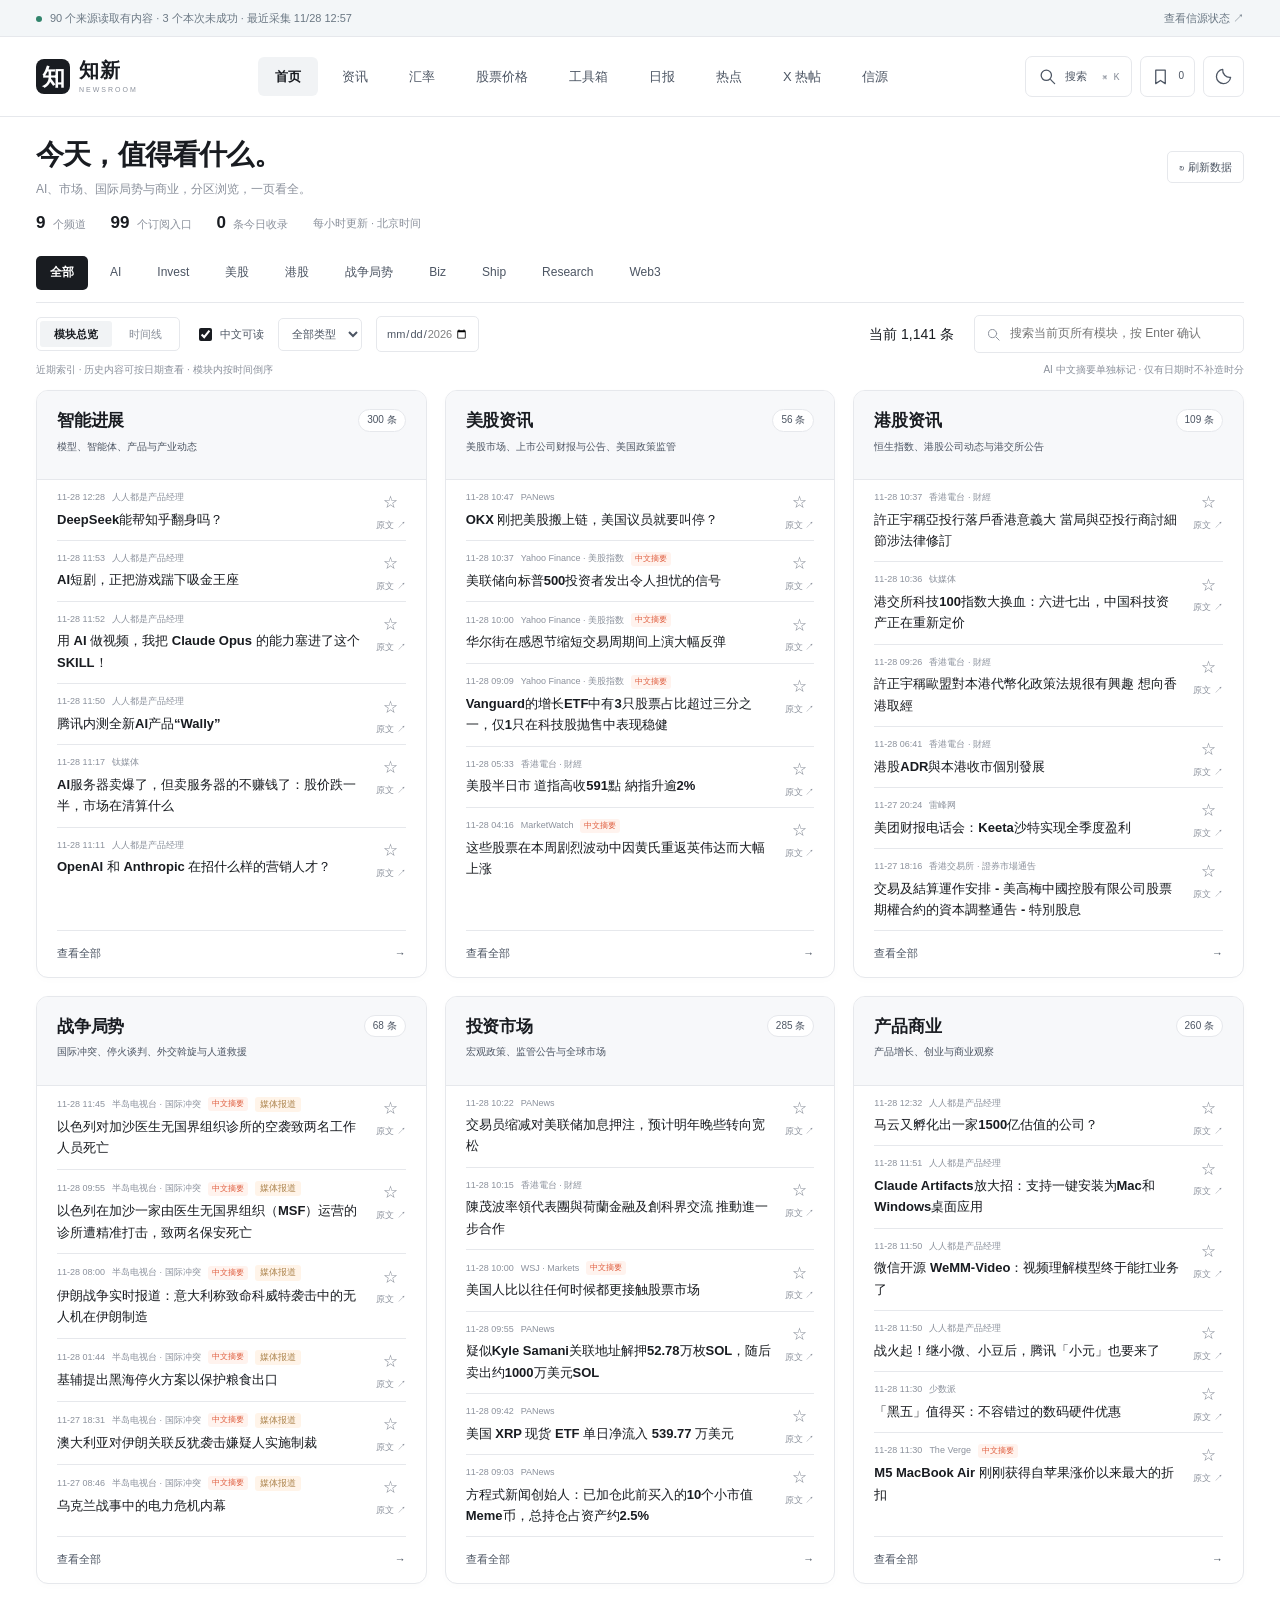
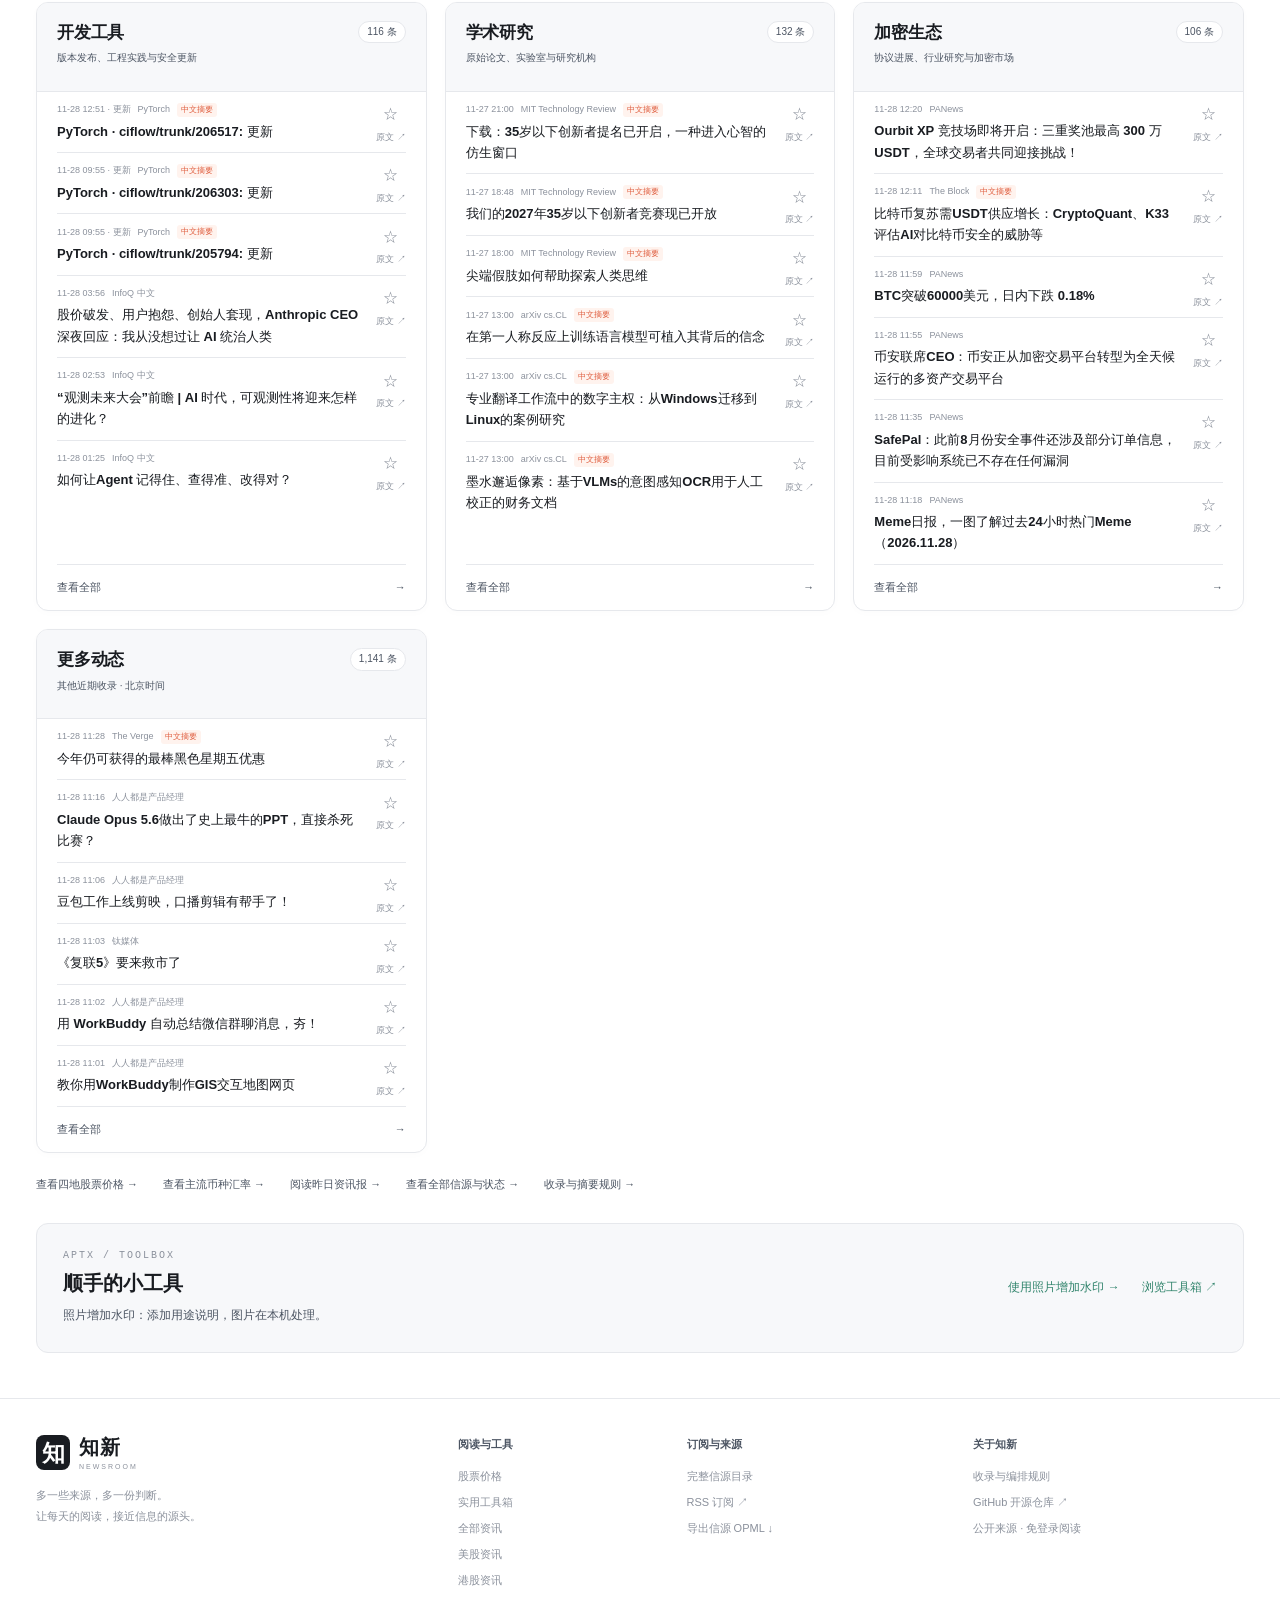
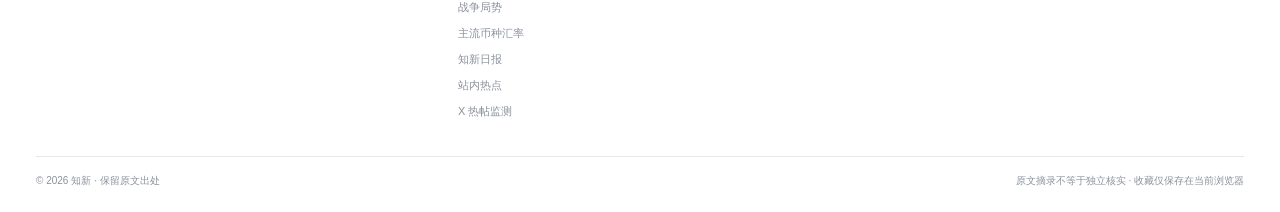
==== commit 9b6e50d1: "Refresh public AI sources" ====
--- a/site/index.html
+++ b/site/index.html
@@ -15,8 +15,8 @@
   <script src="./routing.js?v=66fdb86a15b0" defer></script>
   <script src="./stocks.js?v=11ef1272ff9c" defer></script>
   <script src="./app.js?v=699134f57a19" defer></script>
-  <script id="fx-bootstrap" type="application/json">{"recent":{"schemaVersion":1,"status":"ok","asOf":"2026-11-27","previousDate":"2026-11-26","base":"EUR","checkedAt":"2026-11-28T02:43:10+00:00","lastSuccessfulAt":"2026-11-28T02:43:10+00:00","source":{"name":"欧洲央行 ECB","url":"https://www.ecb.europa.eu/stats/policy_and_exchange_rates/euro_reference_exchange_rates/html/index.en.html","dataUrl":"https://www.ecb.europa.eu/stats/eurofxref/eurofxref-hist-90d.xml"},"currencies":[{"code":"CNY","name":"人民币"},{"code":"USD","name":"美元"},{"code":"HKD","name":"港币"},{"code":"EUR","name":"欧元"},{"code":"JPY","name":"日元"},{"code":"GBP","name":"英镑"},{"code":"SGD","name":"新加坡元"},{"code":"AUD","name":"澳元"},{"code":"CAD","name":"加元"},{"code":"CHF","name":"瑞士法郎"},{"code":"KRW","name":"韩元"},{"code":"NZD","name":"新西兰元"},{"code":"THB","name":"泰铢"},{"code":"MYR","name":"马来西亚林吉特"},{"code":"INR","name":"印度卢比"}],"longHistory":{"status":"ok","startDate":"2016-01-04","asOf":"2026-11-27"}},"history":{"schemaVersion":1,"asOf":"2026-11-27","startDate":"2025-11-27","codes":["CNY","USD","HKD","JPY","GBP","SGD","AUD","CAD","CHF","KRW","NZD","THB","MYR","INR"],"rows":[["2025-11-27",8.2068,1.1586,9.0118,181.11,0.8754,1.5039,1.7753,1.6273,0.9337,1694.15,2.0277,37.336,4.7873,103.5815],["2025-11-28",8.1836,1.1566,9.002,180.57,0.8752,1.5008,1.7721,1.621,0.9318,1699.81,2.0247,37.237,4.7796,103.4905],["2025-12-01",8.2358,1.1646,9.0703,180.28,0.8778,1.5065,1.774,1.6259,0.9323,1706.31,2.0257,37.186,4.811,104.2823],["2025-12-02",8.2123,1.1614,9.0424,181.26,0.8796,1.5072,1.7723,1.6264,0.9346,1704.82,2.0294,37.182,4.7995,104.4705],["2025-12-03",8.2421,1.1668,9.0826,181.28,0.8766,1.5101,1.77,1.627,0.9336,1708.78,2.0292,37.209,4.8107,105.2075],["2025-12-04",8.2498,1.1666,9.0801,180.55,0.8745,1.5115,1.7657,1.6299,0.934,1716.69,2.0236,37.395,4.7971,104.843],["2025-12-05",8.2333,1.1645,9.0652,180.76,0.8727,1.5084,1.7546,1.623,0.9365,1714.82,2.0158,37.095,4.7873,104.733],["2025-12-08",8.2378,1.1655,9.0681,181.29,0.8746,1.5107,1.7549,1.609,0.9388,1708.85,2.013,37.121,4.7937,104.945],["2025-12-09",8.2207,1.1637,9.056,181.96,0.8735,1.5091,1.7532,1.6114,0.9385,1708.91,2.0111,37.07,4.7886,104.55],["2025-12-10",8.2165,1.1634,9.0532,182.32,0.8741,1.5079,1.7513,1.6108,0.9356,1710.16,2.0126,37.048,4.7909,104.6008],["2025-12-11",8.2678,1.1714,9.1154,182.25,0.8751,1.5147,1.7601,1.6164,0.9333,1723.29,2.0155,37.186,4.8145,105.8005],["2025-12-12",8.2759,1.1731,9.1332,182.99,0.8767,1.5152,1.7594,1.6139,0.9333,1732.81,2.0189,37.0,4.8103,106.1955],["2025-12-15",8.2824,1.1753,9.1462,182.32,0.8779,1.5148,1.7669,1.6169,0.9355,1721.99,2.029,36.993,4.8099,106.653],["2025-12-16",8.293,1.1776,9.1609,182.07,0.8764,1.5176,1.7737,1.6206,0.9351,1734.89,2.0346,37.071,4.8111,107.069],["2025-12-17",8.2569,1.1722,9.1207,182.38,0.8785,1.5142,1.7704,1.6165,0.9332,1734.13,2.0294,36.942,4.7925,105.9275],["2025-12-18",8.2517,1.1719,9.119,182.55,0.8746,1.5129,1.7734,1.6161,0.9316,1731.18,2.0324,36.862,4.7884,105.7785],["2025-12-19",8.2465,1.1712,9.113,184.15,0.876,1.5143,1.7739,1.6155,0.9318,1731.88,2.041,36.846,4.775,105.054],["2025-12-22",8.265,1.1745,9.1362,184.77,0.8742,1.515,1.7667,1.6168,0.9316,1738.72,2.0283,36.586,4.7896,105.29],["2025-12-23",8.2833,1.1786,9.1674,183.89,0.8729,1.5153,1.7607,1.6148,0.9287,1745.36,2.0189,36.666,4.7898,105.5479],["2025-12-24",8.2679,1.1787,9.1655,183.83,0.8729,1.5135,1.7587,1.6128,0.9284,1707.04,2.0197,36.593,4.7678,105.7755],["2025-12-29",8.2438,1.1766,9.1467,183.97,0.8726,1.5122,1.7583,1.6106,0.9293,1690.95,2.0295,36.992,4.777,105.776],["2025-12-30",8.2216,1.1757,9.1511,183.48,0.8712,1.5095,1.7543,1.6104,0.9293,1697.65,2.0278,36.935,4.7581,105.58],["2025-12-31",8.2262,1.175,9.1464,184.09,0.8726,1.5105,1.7581,1.6088,0.9314,1696.94,2.038,37.218,4.7682,105.5965],["2026-01-02",8.1973,1.1721,9.1329,183.94,0.8719,1.5077,1.7508,1.6097,0.9296,1693.53,2.0317,36.792,4.7517,105.719],["2026-01-05",8.1478,1.1664,9.0822,182.93,0.8676,1.5018,1.7492,1.6087,0.9289,1690.44,2.0296,36.596,4.7502,105.316],["2026-01-06",8.1766,1.1707,9.1172,183.14,0.8663,1.4984,1.7422,1.6129,0.9287,1695.93,2.0232,36.608,4.7378,105.5405],["2026-01-07",8.1685,1.1684,9.0976,182.91,0.8664,1.4972,1.7367,1.6135,0.9304,1691.47,2.02,36.606,4.7414,104.9835],["2026-01-08",8.1513,1.1675,9.0981,182.97,0.8687,1.4995,1.7433,1.6183,0.9312,1695.57,2.0313,36.823,4.743,104.988],["2026-01-09",8.1288,1.1642,9.0763,183.52,0.8677,1.4984,1.7441,1.6163,0.9314,1699.55,2.0339,36.632,4.7424,105.0335],["2026-01-12",8.1529,1.1692,9.1156,184.42,0.8674,1.5019,1.7409,1.6219,0.9313,1715.11,2.027,36.508,4.7499,105.419],["2026-01-13",8.1294,1.1654,9.0925,185.12,0.866,1.5006,1.7394,1.6172,0.9311,1717.89,2.0231,36.681,4.7286,105.1478],["2026-01-14",8.1247,1.1651,9.0841,184.82,0.8668,1.5007,1.745,1.6169,0.9333,1719.0,2.0303,36.672,4.7163,105.2118],["2026-01-15",8.0988,1.1624,9.0657,184.31,0.8674,1.4969,1.7382,1.6162,0.9314,1706.77,2.0246,36.494,4.715,104.9647],["2026-01-16",8.0967,1.1617,9.0613,183.67,0.867,1.4962,1.7344,1.6135,0.9313,1711.1,2.0179,36.535,4.7136,105.397],["2026-01-19",8.0991,1.1631,9.0685,183.69,0.8671,1.4946,1.7342,1.6149,0.9282,1713.48,2.0098,36.353,4.7164,105.6965],["2026-01-20",8.1614,1.1728,9.1456,185.18,0.8722,1.5045,1.742,1.6215,0.9268,1731.99,2.0098,36.456,4.7551,106.677],["2026-01-21",8.1749,1.1739,9.1532,185.23,0.8744,1.5045,1.734,1.6192,0.9268,1719.32,2.0019,36.47,4.7508,107.5775],["2026-01-22",8.1658,1.1706,9.1283,185.88,0.8722,1.5026,1.7197,1.6171,0.9283,1718.11,1.991,36.675,4.7292,107.216],["2026-01-23",8.1778,1.1742,9.1561,185.71,0.8681,1.5016,1.7104,1.6161,0.9277,1723.2,1.9855,36.594,4.7033,107.864],["2026-01-26",8.2312,1.1836,9.2289,182.52,0.8675,1.5044,1.7133,1.623,0.9223,1713.58,1.9877,36.869,4.6936,108.6115],["2026-01-27",8.2964,1.1929,9.3046,182.92,0.8683,1.5096,1.7167,1.6316,0.9197,1719.21,1.9907,37.022,4.7149,109.288],["2026-01-28",8.3176,1.1974,9.3415,182.76,0.8685,1.5108,1.7107,1.6242,0.9188,1710.88,1.9859,37.251,4.6926,110.093],["2026-01-29",8.3132,1.1968,9.3407,183.48,0.8662,1.5128,1.6935,1.6186,0.9182,1712.42,1.9689,37.34,4.7004,110.007],["2026-01-30",8.2834,1.1919,9.3067,183.59,0.8662,1.5111,1.7001,1.612,0.9157,1719.47,1.966,37.455,4.7044,109.5825],["2026-02-02",8.221,1.184,9.2484,183.59,0.8658,1.5055,1.7042,1.6157,0.9199,1719.74,1.9705,37.432,4.6673,108.417],["2026-02-03",8.1877,1.1801,9.2201,183.92,0.8623,1.4994,1.683,1.6116,0.9173,1709.44,1.9532,37.25,4.6407,106.371],["2026-02-04",8.2051,1.182,9.2334,185.15,0.8616,1.5027,1.6814,1.6138,0.9168,1720.7,1.9602,37.39,4.6476,106.8698],["2026-02-05",8.1869,1.1798,9.2171,185.11,0.8691,1.5021,1.6922,1.6144,0.9161,1728.58,1.9676,37.488,4.6567,106.546],["2026-02-06",8.1838,1.1794,9.2152,185.27,0.8679,1.5016,1.688,1.6118,0.9175,1730.68,1.9673,37.269,4.6557,106.9265],["2026-02-09",8.2281,1.1886,9.2888,185.65,0.8701,1.5067,1.6843,1.6174,0.915,1737.79,1.9685,37.055,4.6765,107.8375],["2026-02-10",8.2245,1.1894,9.2983,184.51,0.8695,1.5061,1.683,1.6141,0.9123,1738.48,1.9687,37.151,4.6666,107.6878],["2026-02-11",8.2245,1.19,9.3013,182.79,0.8699,1.5027,1.6737,1.6138,0.9136,1727.84,1.9637,36.991,4.6589,107.9515],["2026-02-12",8.1944,1.1874,9.2815,182.52,0.8711,1.4984,1.6678,1.6128,0.9142,1707.82,1.9588,36.809,4.6338,107.565],["2026-02-13",8.195,1.1862,9.2725,181.83,0.8716,1.4992,1.6824,1.6161,0.9121,1715.78,1.9693,36.861,4.6351,107.481],["2026-02-16",8.1902,1.1855,9.265,181.79,0.869,1.4962,1.6731,1.6155,0.9129,1708.8,1.9623,36.863,4.6235,107.5625],["2026-02-17",8.1702,1.1826,9.2428,181.06,0.8733,1.4946,1.6776,1.6149,0.9116,1709.83,1.9623,37.021,4.6121,107.2565],["2026-02-18",8.1833,1.1845,9.2565,181.99,0.8724,1.4971,1.6748,1.6164,0.9124,1712.66,1.973,37.016,4.6196,107.425],["2026-02-19",8.1197,1.1753,9.1846,182.05,0.8738,1.4916,1.6698,1.6107,0.9119,1703.81,1.9728,36.722,4.5937,107.183],["2026-02-20",8.1294,1.1767,9.1961,182.63,0.8728,1.4931,1.6697,1.6112,0.9132,1705.81,1.9763,36.719,4.5927,107.0155],["2026-02-23",8.1412,1.1784,9.2136,182.44,0.8734,1.4923,1.6669,1.6132,0.9145,1701.08,1.975,36.56,4.5852,107.115],["2026-02-24",8.1046,1.1777,9.2126,183.53,0.8731,1.4925,1.6718,1.6148,0.912,1699.77,1.9783,36.573,4.586,107.0865],["2026-02-25",8.095,1.1784,9.2157,184.7,0.8714,1.4906,1.6617,1.6133,0.913,1682.64,1.9727,36.642,4.5852,107.167],["2026-02-26",8.0823,1.1814,9.2417,184.37,0.8719,1.4922,1.6592,1.6155,0.914,1684.25,1.9721,36.694,4.5909,107.421],["2026-02-27",8.0961,1.1805,9.2359,184.13,0.8763,1.4942,1.6612,1.6139,0.9104,1702.25,1.9731,36.696,4.5933,107.5205],["2026-03-02",8.0512,1.1698,9.1509,184.19,0.8739,1.49,1.6579,1.5991,0.9117,1710.38,1.9709,36.86,4.5938,107.317],["2026-03-03",8.017,1.1606,9.0552,182.98,0.8717,1.4833,1.6534,1.5883,0.9107,1715.95,1.9688,36.861,4.5797,106.9525],["2026-03-04",8.0347,1.1649,9.1064,183.02,0.8705,1.4844,1.6503,1.591,0.9082,1706.34,1.9674,36.671,4.5915,107.2678],["2026-03-05",8.0177,1.1618,9.0863,183.03,0.8695,1.4839,1.649,1.5828,0.9064,1714.57,1.9623,36.788,4.581,106.4773],["2026-03-06",7.9825,1.1561,9.04,182.57,0.86693,1.481,1.6501,1.5782,0.9045,1717.02,1.9687,36.966,4.562,106.1745],["2026-03-09",7.9929,1.1555,9.0311,183.15,0.8653,1.4792,1.6465,1.568,0.9008,1716.06,1.9563,37.057,4.5792,106.65],["2026-03-10",8.0057,1.1641,9.1075,183.67,0.86545,1.481,1.6355,1.5777,0.9027,1711.37,1.9596,36.815,4.5691,107.05],["2026-03-11",7.9518,1.1581,9.0642,183.63,0.86363,1.4757,1.6195,1.5742,0.9031,1710.64,1.9571,36.787,4.5357,106.629],["2026-03-12",7.9316,1.1547,9.038,183.43,0.86243,1.4726,1.619,1.5706,0.9028,1709.93,1.9588,36.875,4.5345,106.4745],["2026-03-13",7.9145,1.1476,8.9827,182.85,0.86503,1.4685,1.6293,1.5726,0.9034,1711.87,1.9691,36.953,4.5198,106.0205],["2026-03-16",7.9154,1.1478,8.9881,182.66,0.86408,1.4676,1.6272,1.5703,0.9041,1711.08,1.9647,37.143,4.5114,105.8818],["2026-03-17",7.9412,1.1531,9.0355,183.29,0.8643,1.4723,1.6227,1.5804,0.9068,1714.87,1.9693,37.268,4.5178,106.5055],["2026-03-18",7.9214,1.15,9.0135,183.49,0.86393,1.4734,1.6305,1.5774,0.9073,1729.08,1.9763,37.565,4.504,106.83],["2026-03-19",7.9279,1.1489,8.9966,182.46,0.86388,1.4744,1.6403,1.577,0.9121,1725.2,1.98,37.805,4.5259,107.133],["2026-03-20",7.9664,1.1555,9.0545,183.46,0.86438,1.4793,1.6351,1.5849,0.9096,1734.17,1.9723,37.854,4.5521,108.175],["2026-03-23",7.9916,1.1596,9.0819,183.86,0.8642,1.4791,1.6519,1.5896,0.9124,1724.93,1.9836,37.403,4.5682,108.099],["2026-03-24",7.977,1.1572,9.0575,183.91,0.86541,1.4819,1.6652,1.591,0.9145,1734.48,1.9895,37.794,4.5785,108.597],["2026-03-25",7.9979,1.1592,9.0637,184.27,0.86558,1.4829,1.6647,1.5977,0.9153,1735.94,1.9921,37.778,4.5962,108.9005],["2026-03-26",7.9737,1.1539,9.0281,184.19,0.86515,1.4821,1.6693,1.5964,0.9151,1738.14,1.9958,37.963,4.6087,108.6045],["2026-03-27",7.9626,1.1517,9.0223,184.16,0.8672,1.4831,1.6731,1.5974,0.9178,1740.79,2.0019,37.949,4.6218,109.1945],["2026-03-30",7.937,1.1484,8.9969,183.12,0.86803,1.4812,1.674,1.5987,0.9187,1742.93,2.0068,37.731,4.6258,108.7686],["2026-03-31",7.9341,1.1498,9.0136,183.39,0.86833,1.4811,1.6693,1.6022,0.9194,1753.22,2.0061,37.667,4.6555,107.8788],["2026-04-01",7.9771,1.1605,9.0955,183.73,0.87113,1.4875,1.6689,1.6124,0.9191,1746.33,2.0102,37.728,4.6733,108.424],["2026-04-02",7.9495,1.1525,9.0325,183.94,0.87253,1.4834,1.6771,1.603,0.9213,1747.94,2.0191,37.762,4.6549,107.3],["2026-04-07",7.9251,1.1557,9.0564,184.73,0.87258,1.4847,1.6665,1.6078,0.9242,1730.56,2.0267,37.687,4.6586,107.4895],["2026-04-08",7.9948,1.1706,9.1685,185.13,0.86893,1.49,1.6589,1.6225,0.9223,1725.73,2.0055,37.313,4.6543,107.9533],["2026-04-09",7.9863,1.1685,9.1551,185.7,0.87053,1.4891,1.6593,1.6175,0.924,1728.78,2.0019,37.503,4.6541,108.2738],["2026-04-10",7.9967,1.1711,9.1729,186.43,0.87105,1.4919,1.6561,1.6187,0.9241,1737.06,2.0034,37.592,4.6434,108.7795],["2026-04-13",7.9827,1.1684,9.1507,186.75,0.87058,1.4912,1.661,1.6177,0.9242,1740.86,2.0081,37.728,4.6444,109.047],["2026-04-14",8.0379,1.1793,9.2372,187.33,0.86913,1.4993,1.6558,1.6225,0.921,1734.18,1.9992,37.791,4.6594,109.7765],["2026-04-15",8.0353,1.178,9.2289,187.41,0.86935,1.4991,1.6507,1.6235,0.922,1740.02,1.9978,37.808,4.659,110.0695],["2026-04-16",8.0368,1.1782,9.2195,187.31,0.86993,1.4985,1.6425,1.6174,0.923,1739.62,1.9986,37.685,4.6586,109.8595],["2026-04-17",8.0483,1.1797,9.2382,187.72,0.87168,1.5009,1.6438,1.6129,0.9231,1744.76,2.0032,37.839,4.6628,109.5025],["2026-04-20",8.0176,1.176,9.2105,186.88,0.87045,1.4952,1.6432,1.6105,0.9189,1729.01,2.0003,37.72,4.6481,109.4525],["2026-04-21",8.0202,1.1767,9.214,187.14,0.87035,1.4961,1.6423,1.607,0.9172,1729.57,1.9907,37.696,4.6491,110.0275],["2026-04-22",8.0071,1.1733,9.1892,186.81,0.86903,1.4945,1.6404,1.6034,0.9175,1734.2,1.9866,37.786,4.6375,110.0605],["2026-04-23",7.9928,1.1694,9.16,186.5,0.86575,1.4919,1.6347,1.5986,0.9177,1729.96,1.9861,37.836,4.6349,110.052],["2026-04-24",8.0067,1.1712,9.1763,186.71,0.86803,1.4949,1.6393,1.6023,0.9199,1729.91,1.9939,37.918,4.6438,110.3885],["2026-04-27",8.0165,1.1749,9.208,187.06,0.8658,1.4954,1.6337,1.5979,0.921,1728.54,1.9851,37.946,4.6438,110.6745],["2026-04-28",7.9877,1.168,9.1527,186.58,0.86715,1.493,1.6327,1.5974,0.9238,1725.01,1.9905,38.024,4.6159,110.426],["2026-04-29",7.9993,1.1706,9.1736,187.05,0.86643,1.4952,1.6344,1.6007,0.9236,1730.59,1.9981,38.226,4.6268,111.0315],["2026-04-30",7.991,1.1702,9.1662,183.21,0.86625,1.4934,1.6371,1.5994,0.919,1728.39,1.9957,38.084,4.6457,111.0695],["2026-05-04",7.9914,1.17,9.1647,183.83,0.86358,1.4927,1.6289,1.593,0.9173,1722.28,1.9874,38.171,4.625,111.2585],["2026-05-05",7.9818,1.1686,9.1577,184.42,0.86343,1.4925,1.6299,1.591,0.9165,1721.29,1.9876,38.143,4.6306,111.35],["2026-05-06",8.0113,1.1762,9.2163,183.74,0.8637,1.4917,1.6238,1.5999,0.9165,1703.26,1.9713,37.856,4.6166,111.2865],["2026-05-07",8.0058,1.177,9.218,184.07,0.8641,1.4898,1.6219,1.604,0.9157,1707.4,1.9686,37.835,4.6021,110.938],["2026-05-08",7.9989,1.1761,9.2067,184.37,0.8641,1.4911,1.6259,1.6063,0.9156,1725.08,1.9735,37.897,4.6115,111.1285],["2026-05-11",7.9961,1.1765,9.2112,184.87,0.86488,1.4938,1.6249,1.6079,0.9163,1732.87,1.9785,38.136,4.6148,112.1385],["2026-05-12",7.9726,1.1738,9.1887,184.98,0.86803,1.4937,1.6252,1.6088,0.9172,1747.64,1.9743,38.055,4.6177,112.2585],["2026-05-13",7.9556,1.1715,9.1735,184.83,0.86713,1.4904,1.6158,1.6039,0.9155,1743.87,1.9749,37.88,4.6046,112.0793],["2026-05-14",7.94,1.1702,9.1662,184.83,0.86618,1.4901,1.6162,1.606,0.915,1745.62,1.9734,37.815,4.6006,112.0675],["2026-05-15",7.9194,1.1628,9.1065,184.36,0.8705,1.4884,1.6265,1.5995,0.9144,1743.76,1.9908,37.989,4.5942,111.594],["2026-05-18",7.9209,1.1648,9.1211,184.93,0.8702,1.4895,1.6256,1.6006,0.9144,1744.64,1.9858,37.967,4.6324,112.2285],["2026-05-19",7.9087,1.162,9.1015,184.89,0.86671,1.4887,1.6327,1.5985,0.915,1753.17,1.988,37.951,4.6219,112.1815],["2026-05-20",7.8912,1.16,9.0861,184.48,0.86555,1.4852,1.6271,1.5959,0.9165,1746.31,1.9841,37.903,4.6052,112.317],["2026-05-21",7.8899,1.1599,9.0873,184.59,0.86433,1.4848,1.6273,1.5972,0.9145,1749.99,1.9802,37.911,4.5961,111.5885],["2026-05-22",7.8791,1.1595,9.0865,184.53,0.86418,1.4846,1.6283,1.6002,0.9119,1759.6,1.9817,37.875,4.6009,110.9585],["2026-05-25",7.899,1.1643,9.1214,185.04,0.86255,1.4873,1.624,1.6082,0.9099,1762.46,1.982,37.816,4.6019,110.887],["2026-05-26",7.8939,1.1634,9.1161,185.22,0.86375,1.4866,1.6236,1.6069,0.9136,1751.27,1.9913,37.997,4.6129,111.32],["2026-05-27",7.8923,1.1637,9.1173,185.52,0.86618,1.4869,1.6321,1.6099,0.9153,1745.2,1.9774,37.96,4.6141,111.365],["2026-05-28",7.8762,1.1617,9.1015,185.24,0.86665,1.4865,1.6318,1.6094,0.9167,1745.84,1.9713,37.988,4.6212,111.1705],["2026-05-29",7.8793,1.1644,9.1238,185.45,0.86723,1.487,1.6238,1.6074,0.9111,1753.9,1.9491,37.866,4.6168,110.6195],["2026-06-01",7.8786,1.1646,9.1271,185.74,0.86493,1.4881,1.6234,1.6106,0.9128,1756.96,1.9558,37.914,4.6176,110.629],["2026-06-02",7.8778,1.1649,9.1298,186.09,0.86465,1.4892,1.6221,1.6119,0.9149,1767.33,1.9618,37.958,4.6188,110.9845],["2026-06-03",7.862,1.1614,9.1012,185.66,0.8637,1.489,1.6218,1.6094,0.9167,1778.09,1.9695,38.007,4.6392,111.1575],["2026-06-04",7.8848,1.164,9.1185,186.01,0.8649,1.4929,1.6297,1.6176,0.9168,1783.85,1.9791,37.949,4.6711,111.4945],["2026-06-05",7.8752,1.164,9.1185,186.08,0.86433,1.4939,1.6301,1.6159,0.9175,1793.64,1.9806,37.987,4.6886,110.5215],["2026-06-08",7.8263,1.154,9.0427,184.6,0.8636,1.4855,1.6311,1.6083,0.9187,1763.26,1.9792,37.811,4.7008,110.4475],["2026-06-09",7.8367,1.1573,9.0691,185.35,0.8634,1.4873,1.6391,1.6111,0.9206,1765.44,1.981,37.994,4.6998,110.3495],["2026-06-10",7.8243,1.1539,9.0426,185.19,0.86228,1.4866,1.6475,1.6073,0.9222,1759.12,1.9879,38.027,4.6964,109.9275],["2026-06-11",7.8191,1.1537,9.041,185.21,0.8633,1.4857,1.6487,1.6127,0.9221,1764.62,1.994,38.014,4.6921,110.484],["2026-06-12",7.822,1.1567,9.0633,185.3,0.86305,1.4854,1.6442,1.618,0.9217,1758.43,1.986,37.876,4.6933,110.0195],["2026-06-15",7.8429,1.1607,9.093,185.93,0.86483,1.4882,1.6424,1.6228,0.9212,1757.65,1.9882,37.781,4.7014,109.9355],["2026-06-16",7.8334,1.1594,9.0821,185.94,0.86471,1.4866,1.6411,1.6248,0.9224,1749.36,1.9906,37.698,4.7164,109.6335],["2026-06-17",7.8349,1.1591,9.0821,185.82,0.86463,1.4876,1.6418,1.6241,0.9193,1758.45,1.9952,37.804,4.7152,109.5745],["2026-06-18",7.7609,1.1461,8.9827,184.44,0.86638,1.4795,1.6362,1.6189,0.9218,1763.72,1.9889,37.581,4.7191,108.1155],["2026-06-19",7.7624,1.1467,8.9887,184.88,0.86653,1.4804,1.6348,1.6228,0.9248,1757.1,1.9967,37.681,4.7439,108.1675],["2026-06-22",7.7612,1.1456,8.981,185.33,0.86468,1.481,1.6346,1.6223,0.9257,1760.88,1.9991,37.702,4.7531,108.473],["2026-06-23",7.7303,1.1392,8.9313,184.02,0.862,1.4763,1.6423,1.6162,0.9225,1749.98,2.0065,37.821,4.7169,107.928],["2026-06-24",7.7236,1.134,8.891,183.35,0.86165,1.4722,1.6436,1.614,0.9216,1753.65,2.0096,37.91,4.6925,107.3605],["2026-06-25",7.7105,1.1342,8.8928,183.57,0.86183,1.4719,1.6454,1.6151,0.9223,1749.98,2.0115,37.882,4.6701,107.0635],["2026-06-26",7.7506,1.1401,8.9408,184.3,0.86253,1.4755,1.6518,1.6169,0.9218,1751.73,2.0181,38.051,4.6602,107.6305],["2026-06-29",7.7492,1.1406,8.9449,184.62,0.86215,1.4754,1.6531,1.6201,0.9222,1760.8,2.0175,37.919,4.6434,107.838],["2026-06-30",7.7314,1.1394,8.935,185.08,0.86178,1.4754,1.6544,1.622,0.9224,1767.08,2.0136,37.862,4.6544,107.8565],["2026-07-01",7.7342,1.1383,8.9287,185.21,0.85973,1.4762,1.6518,1.6191,0.9234,1773.57,2.0069,38.002,4.6602,108.4215],["2026-07-02",7.7388,1.1399,8.9414,184.19,0.85665,1.4756,1.6546,1.6203,0.92,1765.53,2.0101,37.976,4.6508,108.7435],["2026-07-03",7.7634,1.1448,8.9791,184.48,0.8572,1.4774,1.65,1.6258,0.919,1752.95,2.0049,37.933,4.6605,109.002],["2026-07-06",7.7573,1.1415,8.9528,185.31,0.85538,1.4765,1.6462,1.6236,0.9201,1747.72,2.0079,38.04,4.663,108.9035],["2026-07-07",7.767,1.1433,8.9661,185.09,0.85411,1.4764,1.6455,1.6255,0.9218,1731.47,2.0088,38.026,4.6532,108.582],["2026-07-08",7.755,1.1404,8.9395,185.3,0.85435,1.4757,1.6471,1.6176,0.9222,1720.95,2.0019,38.141,4.6494,108.9765],["2026-07-09",7.7712,1.1435,8.9605,185.72,0.85363,1.4784,1.6478,1.6202,0.9227,1729.49,1.9916,38.244,4.662,109.0765],["2026-07-10",7.7433,1.143,8.9611,185.02,0.85155,1.4757,1.6447,1.6177,0.9223,1720.12,1.9808,38.079,4.652,108.9665],["2026-07-13",7.7427,1.1424,8.9548,185.23,0.8533,1.4765,1.6454,1.6148,0.9253,1706.85,1.977,38.139,4.6507,109.2375],["2026-07-14",7.7327,1.1405,8.9387,185.01,0.85215,1.4743,1.6428,1.6095,0.9257,1705.61,1.9662,38.235,4.651,109.7215],["2026-07-15",7.7268,1.1406,8.9412,185.22,0.85093,1.4739,1.6335,1.6053,0.9256,1701.97,1.9608,38.375,4.6514,109.794],["2026-07-16",7.7596,1.1467,8.9898,185.99,0.84873,1.4782,1.6362,1.6082,0.925,1696.49,1.9583,38.489,4.6699,110.4895],["2026-07-17",7.7501,1.1435,8.9653,185.65,0.85098,1.4765,1.6394,1.6035,0.9228,1698.46,1.9609,38.462,4.6826,110.102],["2026-07-20",7.7319,1.1426,8.9587,185.54,0.84888,1.4749,1.6307,1.6032,0.9236,1692.4,1.952,38.42,4.6761,110.1985],["2026-07-21",7.7255,1.1418,8.9525,185.82,0.85205,1.4734,1.6276,1.6069,0.9259,1688.04,1.9533,38.439,4.6688,109.882],["2026-07-22",7.7266,1.1408,8.9443,186.03,0.8534,1.473,1.6312,1.6071,0.9268,1688.78,1.9608,38.57,4.6624,110.167],["2026-07-23",7.7127,1.1392,8.9328,186.23,0.85318,1.4711,1.6291,1.6034,0.9295,1677.72,1.9689,38.533,4.6582,110.0255],["2026-07-24",7.7047,1.1377,8.9225,186.38,0.85388,1.4687,1.6281,1.6026,0.9302,1662.18,1.9656,38.329,4.6543,109.865],["2026-07-27",7.7059,1.1389,8.9313,186.37,0.85524,1.4696,1.6271,1.6064,0.9284,1674.31,1.9663,38.244,4.653,109.2425],["2026-07-28",7.6969,1.1367,8.9136,186.32,0.8555,1.4702,1.6312,1.6036,0.9319,1658.96,1.9693,38.204,4.6514,108.961],["2026-07-29",7.7,1.138,8.9246,186.27,0.85635,1.471,1.6397,1.6051,0.9332,1652.77,1.9709,38.157,4.6539,108.8475],["2026-07-30",7.7521,1.1476,9.0018,186.99,0.85715,1.4775,1.6439,1.6119,0.9324,1645.31,1.9646,38.496,4.6851,109.808],["2026-07-31",7.7539,1.1485,9.0079,184.03,0.85573,1.4757,1.6365,1.6126,0.9304,1657.99,1.9589,38.435,4.6933,109.5495],["2026-08-03",7.7891,1.1535,9.0464,180.73,0.85633,1.4783,1.6463,1.6181,0.932,1646.1,1.9636,38.452,4.7242,109.9725],["2026-08-04",7.7767,1.1515,9.0316,181.26,0.85639,1.4767,1.6377,1.6191,0.9319,1643.32,1.9568,38.385,4.7125,109.8285],["2026-08-05",7.7989,1.1554,9.0619,182.08,0.8572,1.4806,1.6385,1.623,0.9345,1644.97,1.968,38.29,4.7291,109.9045],["2026-08-06",7.7898,1.1542,9.0542,182.17,0.85705,1.4798,1.639,1.6156,0.9346,1643.09,1.9619,38.164,4.7201,109.9085],["2026-08-07",7.7834,1.1535,9.0491,182.64,0.85765,1.4775,1.6384,1.616,0.9347,1633.3,1.9646,38.129,4.719,109.8275],["2026-08-10",7.7931,1.1555,9.0653,183.31,0.85565,1.4785,1.6359,1.6108,0.934,1636.9,1.9613,38.146,4.7266,110.1228],["2026-08-11",7.7841,1.154,9.0546,183.72,0.85483,1.4773,1.6336,1.6084,0.9351,1629.64,1.9626,38.203,4.7227,110.1375],["2026-08-12",7.785,1.1545,9.0594,183.67,0.85358,1.4766,1.6327,1.6077,0.9366,1636.08,1.9675,38.168,4.7167,110.069],["2026-08-13",7.7774,1.1534,9.0506,183.77,0.8549,1.4765,1.6356,1.6089,0.9373,1638.16,1.9735,38.212,4.7139,110.0815],["2026-08-14",7.7977,1.1567,9.077,183.93,0.8545,1.4784,1.6333,1.6049,0.939,1632.42,1.9642,38.316,4.7263,110.3818],["2026-08-17",7.813,1.1593,9.0951,184.59,0.855,1.4797,1.6271,1.6067,0.9389,1636.83,1.9593,38.286,4.7097,110.8375],["2026-08-18",7.8049,1.1576,9.0799,184.87,0.85585,1.4791,1.6278,1.606,0.9406,1632.3,1.9672,38.27,4.6987,110.7673],["2026-08-19",7.8197,1.1605,9.1002,184.62,0.85608,1.481,1.6401,1.6098,0.9402,1614.81,1.9738,38.372,4.7087,111.1265],["2026-08-20",7.8538,1.1681,9.1624,185.45,0.85725,1.486,1.6438,1.6085,0.9333,1631.08,1.9657,38.448,4.7238,111.7985],["2026-08-21",7.8624,1.1699,9.1726,185.66,0.8567,1.4838,1.6321,1.6074,0.9353,1619.41,1.9541,38.226,4.7246,111.9595],["2026-08-24",7.8414,1.1664,9.1408,185.6,0.8555,1.4819,1.6287,1.6154,0.9362,1614.6,1.9567,38.124,4.7152,111.6875],["2026-08-25",7.8366,1.1662,9.1407,185.7,0.8555,1.4814,1.6303,1.6163,0.9361,1612.94,1.9547,38.176,4.7196,111.276],["2026-08-26",7.8422,1.1669,9.1463,185.62,0.85613,1.4817,1.6241,1.6176,0.938,1614.39,1.9582,38.21,4.6985,111.3475],["2026-08-27",7.8258,1.1645,9.1282,185.61,0.8574,1.4804,1.6196,1.6151,0.9376,1607.45,1.9566,38.26,4.6964,111.2575],["2026-08-28",7.8251,1.1643,9.1276,185.92,0.8572,1.4802,1.6183,1.613,0.9364,1600.39,1.9585,38.37,4.6875,111.0585],["2026-08-31",7.7922,1.1596,9.0888,185.22,0.85648,1.4758,1.6191,1.6102,0.9376,1586.37,1.9599,38.458,4.6685,110.361],["2026-09-01",7.7911,1.159,9.0877,185.63,0.85655,1.4759,1.623,1.6096,0.9394,1593.17,1.9674,38.554,4.6818,110.0485],["2026-09-02",7.7822,1.1578,9.0801,184.78,0.8587,1.4741,1.6199,1.6122,0.9424,1577.57,1.9868,38.468,4.6839,109.962],["2026-09-03",7.8042,1.1615,9.1078,181.21,0.86055,1.4725,1.6147,1.6019,0.939,1576.49,1.978,38.312,4.6942,109.75],["2026-09-04",7.7994,1.1622,9.112,181.59,0.85898,1.4724,1.6134,1.6038,0.9405,1569.38,1.9755,38.26,4.7005,109.8165],["2026-09-07",7.7995,1.1622,9.1119,179.85,0.85894,1.4716,1.6109,1.6062,0.9405,1566.56,1.978,38.231,4.7023,109.821],["2026-09-08",7.7936,1.1614,9.1068,179.2,0.8574,1.4701,1.6098,1.6033,0.9425,1558.22,1.9877,38.227,4.717,110.1315],["2026-09-09",7.8159,1.1652,9.1378,178.59,0.85898,1.4721,1.6128,1.6043,0.9404,1556.94,1.9903,38.306,4.7424,110.8225],["2026-09-10",7.79,1.1616,9.1083,179.09,0.85915,1.4711,1.6167,1.6049,0.9432,1560.96,1.994,38.327,4.7225,110.8645],["2026-09-11",7.7762,1.1592,9.0904,178.56,0.85815,1.4697,1.6161,1.6064,0.9451,1556.56,1.9914,38.329,4.7185,110.7675],["2026-09-14",7.7489,1.1551,9.0599,178.52,0.85598,1.4676,1.6202,1.6041,0.9431,1555.04,2.0012,38.407,4.7082,110.3755],["2026-09-15",7.7444,1.1539,9.0518,178.86,0.8558,1.4683,1.6194,1.6062,0.9441,1568.32,2.0042,38.419,4.716,110.7285],["2026-09-16",7.738,1.1537,9.0507,178.88,0.8574,1.469,1.6176,1.6082,0.9449,1578.03,2.0021,38.361,4.7152,110.714],["2026-09-17",7.7009,1.1481,9.0071,178.75,0.8583,1.4642,1.6139,1.6068,0.9466,1587.31,1.9993,38.237,4.7061,110.1475],["2026-09-18",7.6755,1.146,8.9903,180.94,0.8588,1.4651,1.6095,1.6056,0.9462,1590.76,2.0068,38.225,4.6763,109.8755],["2026-09-21",7.693,1.149,9.0144,180.7,0.8578,1.4647,1.6098,1.6091,0.9438,1576.63,2.0035,38.187,4.685,110.0975],["2026-09-22",7.6803,1.1463,8.9909,180.17,0.8578,1.4612,1.6122,1.6099,0.9393,1554.55,2.0003,37.988,4.67,109.5805],["2026-09-23",7.6538,1.1411,8.9506,180.2,0.8595,1.4587,1.6146,1.6077,0.939,1558.0,2.0049,37.987,4.6557,109.25],["2026-09-24",7.6302,1.1367,8.9148,180.57,0.85986,1.4549,1.6177,1.6047,0.9409,1555.69,2.0049,38.057,4.6457,109.0775],["2026-09-25",7.6551,1.1403,8.9445,179.7,0.86045,1.4563,1.622,1.6127,0.9445,1545.16,2.0108,38.023,4.6456,109.2605],["2026-09-28",7.6352,1.1378,8.9258,178.5,0.85785,1.4538,1.6199,1.6118,0.9464,1545.05,2.0071,38.196,4.6456,109.2095],["2026-09-29",7.6117,1.1355,8.9091,178.41,0.85718,1.4504,1.6211,1.6101,0.9461,1536.74,2.0076,38.056,4.634,108.991],["2026-09-30",7.613,1.1355,8.9095,178.27,0.85463,1.4503,1.6297,1.6105,0.9478,1539.06,2.0115,38.113,4.6306,108.8205],["2026-10-01",7.5748,1.1298,8.8658,178.49,0.85373,1.446,1.6255,1.6095,0.9437,1537.96,2.0121,38.023,4.6147,108.832],["2026-10-02",7.5259,1.1225,8.8084,176.99,0.85033,1.4366,1.6176,1.5984,0.9279,1513.44,2.0002,37.71,4.5849,108.1245],["2026-10-05",7.5118,1.1204,8.7925,177.28,0.8472,1.4344,1.6097,1.5969,0.9311,1505.8,2.0038,37.752,4.5791,107.8915],["2026-10-06",7.5554,1.1269,8.8438,178.15,0.8488,1.4392,1.614,1.6058,0.9359,1508.67,2.0061,37.836,4.6034,108.6615],["2026-10-07",7.4937,1.1177,8.7722,176.85,0.84645,1.4311,1.6079,1.5931,0.9309,1496.25,1.9977,37.661,4.5692,108.1165],["2026-10-08",7.4972,1.1186,8.7783,177.05,0.84698,1.434,1.611,1.5953,0.9326,1502.79,2.0014,37.68,4.5768,108.2635],["2026-10-09",7.4992,1.1206,8.794,177.34,0.84763,1.4348,1.6052,1.5942,0.9313,1503.27,1.9961,37.574,4.5777,108.3965],["2026-10-12",7.4832,1.1181,8.7743,177.33,0.84478,1.4314,1.6032,1.5946,0.9312,1490.53,1.9968,37.585,4.5663,107.086],["2026-10-13",7.489,1.1188,8.7802,176.91,0.8446,1.4319,1.6033,1.5933,0.9312,1500.81,1.9931,37.58,4.5714,106.6],["2026-10-14",7.4925,1.1195,8.7859,177.39,0.84385,1.4359,1.5971,1.5918,0.933,1496.54,1.9941,37.587,4.5704,106.5283],["2026-10-15",7.4993,1.1208,8.7953,177.06,0.8461,1.4379,1.6218,1.5923,0.9305,1508.48,2.0012,37.592,4.5757,106.5408],["2026-10-16",7.524,1.1253,8.8316,177.82,0.84385,1.4395,1.6171,1.5935,0.9272,1499.01,1.9868,37.602,4.5929,106.864],["2026-10-19",7.4991,1.1225,8.8097,177.63,0.84205,1.4357,1.6068,1.5798,0.9261,1492.35,1.9792,37.665,4.5826,106.559],["2026-10-20",7.4894,1.1215,8.8023,177.34,0.84028,1.4338,1.6056,1.5758,0.9237,1489.17,1.9748,37.738,4.5788,106.459],["2026-10-21",7.4999,1.1234,8.8155,177.36,0.83825,1.4348,1.5971,1.5779,0.9256,1489.15,1.9735,37.718,4.5843,106.1265],["2026-10-22",7.4786,1.1205,8.7845,175.97,0.8377,1.4315,1.598,1.5725,0.9211,1484.25,1.9724,37.811,4.5756,106.249],["2026-10-23",7.466,1.1193,8.7793,175.51,0.83728,1.431,1.5939,1.5665,0.9227,1482.46,1.9682,37.771,4.5729,106.272],["2026-10-26",7.4603,1.1188,8.7768,176.15,0.8382,1.4327,1.5927,1.5695,0.9243,1482.72,1.9695,37.821,4.5731,106.4935],["2026-10-27",7.4343,1.115,8.7466,175.97,0.83658,1.4285,1.5856,1.5636,0.9239,1480.44,1.9552,37.654,4.5592,106.0635],["2026-10-28",7.4217,1.1133,8.7339,175.86,0.83785,1.4274,1.583,1.5638,0.9247,1492.35,1.9833,37.602,4.5389,106.0095],["2026-10-29",7.4144,1.113,8.733,175.92,0.83578,1.4265,1.5842,1.5577,0.9222,1488.4,1.9817,37.569,4.5182,106.0345],["2026-10-30",7.4326,1.1172,8.7652,175.68,0.8338,1.4282,1.5904,1.5606,0.9194,1491.76,1.9823,37.683,4.5325,106.084],["2026-11-02",7.4567,1.1216,8.8002,177.1,0.8358,1.4344,1.6004,1.5673,0.9193,1506.2,1.9934,37.865,4.5655,106.4505],["2026-11-03",7.459,1.1179,8.771,176.95,0.83358,1.4322,1.6007,1.5623,0.9166,1503.12,1.9876,37.735,4.5577,105.9155],["2026-11-04",7.5177,1.1267,8.8399,178.3,0.8346,1.4398,1.6061,1.5701,0.9188,1508.18,1.9988,37.902,4.5789,106.6318],["2026-11-05",7.4846,1.1224,8.8055,177.85,0.83393,1.4336,1.6033,1.5675,0.918,1509.28,1.9966,37.533,4.5412,106.0395],["2026-11-06",7.4485,1.1165,8.7505,176.77,0.83415,1.4309,1.625,1.5705,0.9143,1517.02,2.0141,37.459,4.5319,104.8645],["2026-11-09",7.4689,1.1193,8.7772,176.79,0.8343,1.4328,1.6236,1.5785,0.9164,1507.46,1.9941,37.485,4.5432,105.1435],["2026-11-10",7.4801,1.1214,8.7973,177.38,0.83545,1.4335,1.6244,1.5852,0.9203,1501.56,1.9925,37.522,4.5484,105.3315],["2026-11-11",7.4225,1.1127,8.7298,177.18,0.83618,1.4271,1.6222,1.5839,0.9234,1487.57,1.9928,37.487,4.5326,104.254],["2026-11-12",7.3891,1.1081,8.6928,176.96,0.83595,1.4249,1.6246,1.5789,0.9232,1478.32,1.9942,37.47,4.5194,104.2118],["2026-11-13",7.3738,1.1052,8.6714,176.83,0.83559,1.4236,1.6288,1.5758,0.9266,1477.8,1.9978,37.483,4.5175,104.1575],["2026-11-16",7.3425,1.1014,8.6427,175.78,0.8345,1.4195,1.6301,1.5734,0.9244,1470.23,1.9971,37.326,4.5102,103.452],["2026-11-17",7.3254,1.0989,8.6221,175.05,0.83305,1.4163,1.6316,1.5704,0.9233,1468.36,1.9985,37.187,4.4983,102.72],["2026-11-18",7.3126,1.0968,8.6063,174.85,0.8329,1.4144,1.6294,1.569,0.9243,1461.3,1.9951,37.264,4.5144,102.4905],["2026-11-19",7.328,1.0992,8.6239,175.84,0.83581,1.4176,1.6378,1.5719,0.9262,1460.23,1.989,37.268,4.5205,102.55],["2026-11-20",7.3388,1.099,8.615,174.35,0.83735,1.416,1.6487,1.5723,0.9223,1472.04,1.9968,37.262,4.5196,101.85],["2026-11-23",7.2905,1.0939,8.5772,174.01,0.83673,1.4124,1.6532,1.5711,0.9186,1475.51,2.0079,37.242,4.5101,101.6395],["2026-11-24",7.3063,1.0963,8.597,174.39,0.837,1.4141,1.6507,1.5707,0.9183,1473.99,2.0038,37.197,4.5118,101.867],["2026-11-25",7.2999,1.0935,8.5709,174.22,0.8373,1.4129,1.6644,1.5591,0.9085,1471.19,2.0046,37.321,4.5047,100.859],["2026-11-26",7.3096,1.0975,8.6015,174.79,0.83755,1.4163,1.654,1.5617,0.9153,1475.75,2.0033,37.386,4.519,101.464],["2026-11-27",7.2912,1.0957,8.5774,174.81,0.83504,1.4132,1.6431,1.5608,0.9157,1462.65,1.999,37.177,4.517,101.904]]},"ranges":{"3y":"./data/fx-history/range-3y.json?v=eb8d45b96914","5y":"./data/fx-history/range-5y.json?v=197795d74592","10y":"./data/fx-history/range-10y.json?v=3bd53aeb925e"}}</script>
-  <script id="stocks-bootstrap" type="application/json">{"schemaVersion":1,"checkedAt":"2026-11-28T02:43:11.221484+00:00","markets":[{"id":"cn","name":"A股","currency":"CNY","timezone":"Asia/Shanghai","stocks":[{"symbol":"600519.SS","code":"600519","name":"贵州茅台","url":"https://finance.yahoo.com/quote/600519.SS/","currency":"CNY","price":1472.36,"previousClose":1469.0,"change":3.3599999999999,"changePercent":0.228727025187192,"quotedAt":"2026-11-27T07:00:01+00:00","exchange":"SHH","checkedAt":"2026-11-28T02:43:11.221484+00:00","status":"ok"},{"symbol":"300750.SZ","code":"300750","name":"宁德时代","url":"https://finance.yahoo.com/quote/300750.SZ/","currency":"CNY","price":215.89,"previousClose":204.22,"change":11.669999999999987,"changePercent":5.71442561943003,"quotedAt":"2026-11-27T07:04:07+00:00","exchange":"SHZ","checkedAt":"2026-11-28T02:43:11.221484+00:00","status":"ok"},{"symbol":"002594.SZ","code":"002594","name":"比亚迪","url":"https://finance.yahoo.com/quote/002594.SZ/","currency":"CNY","price":76.13,"previousClose":73.62,"change":2.509999999999991,"changePercent":3.4093996196685517,"quotedAt":"2026-11-27T07:04:57+00:00","exchange":"SHZ","checkedAt":"2026-11-28T02:43:11.221484+00:00","status":"ok"},{"symbol":"601318.SS","code":"601318","name":"中国平安","url":"https://finance.yahoo.com/quote/601318.SS/","currency":"CNY","price":55.01,"previousClose":54.58,"change":0.4299999999999997,"changePercent":0.7878343715646663,"quotedAt":"2026-11-27T07:00:02+00:00","exchange":"SHH","checkedAt":"2026-11-28T02:43:11.221484+00:00","status":"ok"},{"symbol":"000001.SZ","code":"000001","name":"平安银行","url":"https://finance.yahoo.com/quote/000001.SZ/","currency":"CNY","price":12.23,"previousClose":12.45,"change":-0.21999999999999886,"changePercent":-1.7670682730923648,"quotedAt":"2026-11-27T07:04:12+00:00","exchange":"SHZ","checkedAt":"2026-11-28T02:43:11.221484+00:00","status":"ok"},{"symbol":"600036.SS","code":"600036","name":"招商银行","url":"https://finance.yahoo.com/quote/600036.SS/","currency":"CNY","price":42.58,"previousClose":43.38,"change":-0.8000000000000043,"changePercent":-1.8441678192715583,"quotedAt":"2026-11-27T07:00:02+00:00","exchange":"SHH","checkedAt":"2026-11-28T02:43:11.221484+00:00","status":"ok"},{"symbol":"601398.SS","code":"601398","name":"工商银行","url":"https://finance.yahoo.com/quote/601398.SS/","currency":"CNY","price":9.1,"previousClose":9.23,"change":-0.13000000000000078,"changePercent":-1.4084507042253613,"quotedAt":"2026-11-27T07:00:01+00:00","exchange":"SHH","checkedAt":"2026-11-28T02:43:11.221484+00:00","status":"ok"},{"symbol":"601939.SS","code":"601939","name":"建设银行","url":"https://finance.yahoo.com/quote/601939.SS/","currency":"CNY","price":12.41,"previousClose":12.73,"change":-0.3200000000000003,"changePercent":-2.513747054202675,"quotedAt":"2026-11-27T07:00:02+00:00","exchange":"SHH","checkedAt":"2026-11-28T02:43:11.221484+00:00","status":"ok"},{"symbol":"601988.SS","code":"601988","name":"中国银行","url":"https://finance.yahoo.com/quote/601988.SS/","currency":"CNY","price":7.33,"previousClose":7.51,"change":-0.17999999999999972,"changePercent":-2.3968042609853524,"quotedAt":"2026-11-27T07:00:02+00:00","exchange":"SHH","checkedAt":"2026-11-28T02:43:11.221484+00:00","status":"ok"},{"symbol":"601288.SS","code":"601288","name":"农业银行","url":"https://finance.yahoo.com/quote/601288.SS/","currency":"CNY","price":7.86,"previousClose":8.02,"change":-0.15999999999999925,"changePercent":-1.995012468827917,"quotedAt":"2026-11-27T07:00:01+00:00","exchange":"SHH","checkedAt":"2026-11-28T02:43:11.221484+00:00","status":"ok"},{"symbol":"600941.SS","code":"600941","name":"中国移动","url":"https://finance.yahoo.com/quote/600941.SS/","currency":"CNY","price":105.49,"previousClose":109.68,"change":-4.190000000000012,"changePercent":-3.8202042304886996,"quotedAt":"2026-11-27T07:00:01+00:00","exchange":"SHH","checkedAt":"2026-11-28T02:43:11.221484+00:00","status":"ok"},{"symbol":"600938.SS","code":"600938","name":"中国海油","url":"https://finance.yahoo.com/quote/600938.SS/","currency":"CNY","price":30.97,"previousClose":30.87,"change":0.09999999999999787,"changePercent":0.32393909944929966,"quotedAt":"2026-11-27T07:00:01+00:00","exchange":"SHH","checkedAt":"2026-11-28T02:43:11.221484+00:00","status":"ok"},{"symbol":"600900.SS","code":"600900","name":"长江电力","url":"https://finance.yahoo.com/quote/600900.SS/","currency":"CNY","price":31.22,"previousClose":31.8,"change":-0.5800000000000018,"changePercent":-1.823899371069193,"quotedAt":"2026-11-27T07:00:02+00:00","exchange":"SHH","checkedAt":"2026-11-28T02:43:11.221484+00:00","status":"ok"},{"symbol":"601088.SS","code":"601088","name":"中国神华","url":"https://finance.yahoo.com/quote/601088.SS/","currency":"CNY","price":50.86,"previousClose":53.0,"change":-2.1400000000000006,"changePercent":-4.037735849056601,"quotedAt":"2026-11-27T07:00:02+00:00","exchange":"SHH","checkedAt":"2026-11-28T02:43:11.221484+00:00","status":"ok"},{"symbol":"000333.SZ","code":"000333","name":"美的集团","url":"https://finance.yahoo.com/quote/000333.SZ/","currency":"CNY","price":92.99,"previousClose":94.51,"change":-1.5200000000000102,"changePercent":-1.6082954184742482,"quotedAt":"2026-11-27T07:04:45+00:00","exchange":"SHZ","checkedAt":"2026-11-28T02:43:11.221484+00:00","status":"ok"},{"symbol":"000651.SZ","code":"000651","name":"格力电器","url":"https://finance.yahoo.com/quote/000651.SZ/","currency":"CNY","price":40.26,"previousClose":40.7,"change":-0.44000000000000483,"changePercent":-1.0810810810810922,"quotedAt":"2026-11-27T07:04:51+00:00","exchange":"SHZ","checkedAt":"2026-11-28T02:43:11.221484+00:00","status":"ok"},{"symbol":"000858.SZ","code":"000858","name":"五粮液","url":"https://finance.yahoo.com/quote/000858.SZ/","currency":"CNY","price":72.55,"previousClose":71.2,"change":1.3499999999999943,"changePercent":1.8960674157303181,"quotedAt":"2026-11-27T07:04:39+00:00","exchange":"SHZ","checkedAt":"2026-11-28T02:43:11.221484+00:00","status":"ok"},{"symbol":"603288.SS","code":"603288","name":"海天味业","url":"https://finance.yahoo.com/quote/603288.SS/","currency":"CNY","price":35.48,"previousClose":35.49,"change":-0.010000000000005116,"changePercent":-0.02817695125388875,"quotedAt":"2026-11-27T07:00:02+00:00","exchange":"SHH","checkedAt":"2026-11-28T02:43:11.221484+00:00","status":"ok"},{"symbol":"002475.SZ","code":"002475","name":"立讯精密","url":"https://finance.yahoo.com/quote/002475.SZ/","currency":"CNY","price":50.6,"previousClose":46.4,"change":4.200000000000003,"changePercent":9.05172413793105,"quotedAt":"2026-11-27T07:04:09+00:00","exchange":"SHZ","checkedAt":"2026-11-28T02:43:11.221484+00:00","status":"ok"},{"symbol":"688981.SS","code":"688981","name":"中芯国际","url":"https://finance.yahoo.com/quote/688981.SS/","currency":"CNY","price":134.42,"previousClose":116.5,"change":17.919999999999987,"changePercent":15.381974248927023,"quotedAt":"2026-11-27T07:00:00+00:00","exchange":"SHH","checkedAt":"2026-11-28T02:43:11.221484+00:00","status":"ok"}]},{"id":"hk","name":"港股","currency":"HKD","timezone":"Asia/Hong_Kong","stocks":[{"symbol":"0700.HK","code":"00700","name":"腾讯控股","url":"https://finance.yahoo.com/quote/0700.HK/","currency":"HKD","price":352.0,"previousClose":341.0,"change":11.0,"changePercent":3.2258064516129004,"quotedAt":"2026-11-27T08:08:56+00:00","exchange":"HKG","checkedAt":"2026-11-28T02:43:11.221484+00:00","status":"ok"},{"symbol":"9988.HK","code":"09988","name":"阿里巴巴","url":"https://finance.yahoo.com/quote/9988.HK/","currency":"HKD","price":88.3,"previousClose":82.5,"change":5.799999999999997,"changePercent":7.030303030303031,"quotedAt":"2026-11-27T08:08:57+00:00","exchange":"HKG","checkedAt":"2026-11-28T02:43:11.221484+00:00","status":"ok"},{"symbol":"3690.HK","code":"03690","name":"美团","url":"https://finance.yahoo.com/quote/3690.HK/","currency":"HKD","price":67.85,"previousClose":62.7,"change":5.1499999999999915,"changePercent":8.213716108452939,"quotedAt":"2026-11-27T08:08:56+00:00","exchange":"HKG","checkedAt":"2026-11-28T02:43:11.221484+00:00","status":"ok"},{"symbol":"1810.HK","code":"01810","name":"小米集团","url":"https://finance.yahoo.com/quote/1810.HK/","currency":"HKD","price":27.8,"previousClose":26.6,"change":1.1999999999999993,"changePercent":4.5112781954887105,"quotedAt":"2026-11-27T08:08:56+00:00","exchange":"HKG","checkedAt":"2026-11-28T02:43:11.221484+00:00","status":"ok"},{"symbol":"0005.HK","code":"00005","name":"汇丰控股","url":"https://finance.yahoo.com/quote/0005.HK/","currency":"HKD","price":129.9,"previousClose":128.4,"change":1.5,"changePercent":1.1682242990654235,"quotedAt":"2026-11-27T08:08:56+00:00","exchange":"HKG","checkedAt":"2026-11-28T02:43:11.221484+00:00","status":"ok"},{"symbol":"9618.HK","code":"09618","name":"京东集团","url":"https://finance.yahoo.com/quote/9618.HK/","currency":"HKD","price":106.2,"previousClose":100.8,"change":5.400000000000006,"changePercent":5.35714285714286,"quotedAt":"2026-11-27T08:08:56+00:00","exchange":"HKG","checkedAt":"2026-11-28T02:43:11.221484+00:00","status":"ok"},{"symbol":"9999.HK","code":"09999","name":"网易","url":"https://finance.yahoo.com/quote/9999.HK/","currency":"HKD","price":167.6,"previousClose":161.4,"change":6.199999999999989,"changePercent":3.8413878562577386,"quotedAt":"2026-11-27T08:08:57+00:00","exchange":"HKG","checkedAt":"2026-11-28T02:43:11.221484+00:00","status":"ok"},{"symbol":"9888.HK","code":"09888","name":"百度集团","url":"https://finance.yahoo.com/quote/9888.HK/","currency":"HKD","price":62.65,"previousClose":59.8,"change":2.8500000000000014,"changePercent":4.76588628762542,"quotedAt":"2026-11-27T08:08:57+00:00","exchange":"HKG","checkedAt":"2026-11-28T02:43:11.221484+00:00","status":"ok"},{"symbol":"9626.HK","code":"09626","name":"哔哩哔哩","url":"https://finance.yahoo.com/quote/9626.HK/","currency":"HKD","price":95.6,"previousClose":88.1,"change":7.5,"changePercent":8.513053348467658,"quotedAt":"2026-11-27T08:08:56+00:00","exchange":"HKG","checkedAt":"2026-11-28T02:43:11.221484+00:00","status":"ok"},{"symbol":"0981.HK","code":"00981","name":"中芯国际","url":"https://finance.yahoo.com/quote/0981.HK/","currency":"HKD","price":53.4,"previousClose":45.88,"change":7.519999999999996,"changePercent":16.390584132519614,"quotedAt":"2026-11-27T08:08:56+00:00","exchange":"HKG","checkedAt":"2026-11-28T02:43:11.221484+00:00","status":"ok"},{"symbol":"1024.HK","code":"01024","name":"快手","url":"https://finance.yahoo.com/quote/1024.HK/","currency":"HKD","price":20.96,"previousClose":19.62,"change":1.3399999999999999,"changePercent":6.829765545361877,"quotedAt":"2026-11-27T08:08:56+00:00","exchange":"HKG","checkedAt":"2026-11-28T02:43:11.221484+00:00","status":"ok"},{"symbol":"1211.HK","code":"01211","name":"比亚迪股份","url":"https://finance.yahoo.com/quote/1211.HK/","currency":"HKD","price":59.0,"previousClose":56.9,"change":2.1000000000000014,"changePercent":3.690685413005279,"quotedAt":"2026-11-27T08:08:56+00:00","exchange":"HKG","checkedAt":"2026-11-28T02:43:11.221484+00:00","status":"ok"},{"symbol":"2269.HK","code":"02269","name":"药明生物","url":"https://finance.yahoo.com/quote/2269.HK/","currency":"HKD","price":44.02,"previousClose":41.08,"change":2.940000000000005,"changePercent":7.156767283349574,"quotedAt":"2026-11-27T08:08:56+00:00","exchange":"HKG","checkedAt":"2026-11-28T02:43:11.221484+00:00","status":"ok"},{"symbol":"1299.HK","code":"01299","name":"友邦保险","url":"https://finance.yahoo.com/quote/1299.HK/","currency":"HKD","price":75.05,"previousClose":74.0,"change":1.0499999999999972,"changePercent":1.418918918918921,"quotedAt":"2026-11-27T08:08:56+00:00","exchange":"HKG","checkedAt":"2026-11-28T02:43:11.221484+00:00","status":"ok"},{"symbol":"0388.HK","code":"00388","name":"香港交易所","url":"https://finance.yahoo.com/quote/0388.HK/","currency":"HKD","price":363.4,"previousClose":351.4,"change":12.0,"changePercent":3.41491178144564,"quotedAt":"2026-11-27T08:08:56+00:00","exchange":"HKG","checkedAt":"2026-11-28T02:43:11.221484+00:00","status":"ok"},{"symbol":"0941.HK","code":"00941","name":"中国移动","url":"https://finance.yahoo.com/quote/0941.HK/","currency":"HKD","price":77.75,"previousClose":78.6,"change":-0.8499999999999943,"changePercent":-1.0814249363867656,"quotedAt":"2026-11-27T08:08:56+00:00","exchange":"HKG","checkedAt":"2026-11-28T02:43:11.221484+00:00","status":"ok"},{"symbol":"0883.HK","code":"00883","name":"中国海洋石油","url":"https://finance.yahoo.com/quote/0883.HK/","currency":"HKD","price":21.42,"previousClose":21.32,"change":0.10000000000000142,"changePercent":0.46904315196998336,"quotedAt":"2026-11-27T08:08:56+00:00","exchange":"HKG","checkedAt":"2026-11-28T02:43:11.221484+00:00","status":"ok"},{"symbol":"0939.HK","code":"00939","name":"建设银行","url":"https://finance.yahoo.com/quote/0939.HK/","currency":"HKD","price":10.13,"previousClose":10.43,"change":-0.29999999999999893,"changePercent":-2.876318312559911,"quotedAt":"2026-11-27T08:08:56+00:00","exchange":"HKG","checkedAt":"2026-11-28T02:43:11.221484+00:00","status":"ok"},{"symbol":"2318.HK","code":"02318","name":"中国平安","url":"https://finance.yahoo.com/quote/2318.HK/","currency":"HKD","price":51.65,"previousClose":50.25,"change":1.3999999999999986,"changePercent":2.7860696517412853,"quotedAt":"2026-11-27T08:08:56+00:00","exchange":"HKG","checkedAt":"2026-11-28T02:43:11.221484+00:00","status":"ok"},{"symbol":"2015.HK","code":"02015","name":"理想汽车","url":"https://finance.yahoo.com/quote/2015.HK/","currency":"HKD","price":48.36,"previousClose":45.8,"change":2.5600000000000023,"changePercent":5.589519650655017,"quotedAt":"2026-11-27T08:08:56+00:00","exchange":"HKG","checkedAt":"2026-11-28T02:43:11.221484+00:00","status":"ok"}]},{"id":"us","name":"美股","currency":"USD","timezone":"America/New_York","stocks":[{"symbol":"AAPL","code":"AAPL","name":"苹果","url":"https://finance.yahoo.com/quote/AAPL/","currency":"USD","price":358.54,"previousClose":355.58,"change":2.9600000000000364,"changePercent":0.8324427695596048,"quotedAt":"2026-11-27T18:00:01+00:00","exchange":"NMS","checkedAt":"2026-11-28T02:43:11.221484+00:00","status":"ok"},{"symbol":"MSFT","code":"MSFT","name":"微软","url":"https://finance.yahoo.com/quote/MSFT/","currency":"USD","price":492.85,"previousClose":489.93,"change":2.920000000000016,"changePercent":0.5960035107056116,"quotedAt":"2026-11-27T18:00:01+00:00","exchange":"NMS","checkedAt":"2026-11-28T02:43:11.221484+00:00","status":"ok"},{"symbol":"NVDA","code":"NVDA","name":"英伟达","url":"https://finance.yahoo.com/quote/NVDA/","currency":"USD","price":150.49,"previousClose":149.3,"change":1.1899999999999977,"changePercent":0.7970529135967741,"quotedAt":"2026-11-27T18:00:00+00:00","exchange":"NMS","checkedAt":"2026-11-28T02:43:11.221484+00:00","status":"ok"},{"symbol":"AMZN","code":"AMZN","name":"亚马逊","url":"https://finance.yahoo.com/quote/AMZN/","currency":"USD","price":254.12,"previousClose":244.43,"change":9.689999999999998,"changePercent":3.964325164668825,"quotedAt":"2026-11-27T18:00:01+00:00","exchange":"NMS","checkedAt":"2026-11-28T02:43:11.221484+00:00","status":"ok"},{"symbol":"GOOGL","code":"GOOGL","name":"Alphabet","url":"https://finance.yahoo.com/quote/GOOGL/","currency":"USD","price":274.96,"previousClose":273.1,"change":1.8599999999999568,"changePercent":0.681069205419238,"quotedAt":"2026-11-27T18:00:01+00:00","exchange":"NMS","checkedAt":"2026-11-28T02:43:11.221484+00:00","status":"ok"},{"symbol":"META","code":"META","name":"Meta","url":"https://finance.yahoo.com/quote/META/","currency":"USD","price":628.96,"previousClose":609.89,"change":19.07000000000005,"changePercent":3.1267933561789807,"quotedAt":"2026-11-27T18:00:01+00:00","exchange":"NMS","checkedAt":"2026-11-28T02:43:11.221484+00:00","status":"ok"},{"symbol":"TSLA","code":"TSLA","name":"特斯拉","url":"https://finance.yahoo.com/quote/TSLA/","currency":"USD","price":400.0,"previousClose":380.14,"change":19.860000000000014,"changePercent":5.224391013837004,"quotedAt":"2026-11-27T18:00:00+00:00","exchange":"NMS","checkedAt":"2026-11-28T02:43:11.221484+00:00","status":"ok"},{"symbol":"AMD","code":"AMD","name":"超微半导体","url":"https://finance.yahoo.com/quote/AMD/","currency":"USD","price":424.54,"previousClose":406.03,"change":18.510000000000048,"changePercent":4.558776445090285,"quotedAt":"2026-11-27T18:00:01+00:00","exchange":"NMS","checkedAt":"2026-11-28T02:43:11.221484+00:00","status":"ok"},{"symbol":"AVGO","code":"AVGO","name":"博通","url":"https://finance.yahoo.com/quote/AVGO/","currency":"USD","price":312.34,"previousClose":300.86,"change":11.479999999999961,"changePercent":3.8157282456956487,"quotedAt":"2026-11-27T18:00:01+00:00","exchange":"NMS","checkedAt":"2026-11-28T02:43:11.221484+00:00","status":"ok"},{"symbol":"ORCL","code":"ORCL","name":"甲骨文","url":"https://finance.yahoo.com/quote/ORCL/","currency":"USD","price":107.13,"previousClose":103.88,"change":3.25,"changePercent":3.12860993453985,"quotedAt":"2026-11-27T18:02:22+00:00","exchange":"NYQ","checkedAt":"2026-11-28T02:43:11.221484+00:00","status":"ok"},{"symbol":"TSM","code":"TSM","name":"台积电 ADR","url":"https://finance.yahoo.com/quote/TSM/","currency":"USD","price":353.34,"previousClose":342.34,"change":11.0,"changePercent":3.2131798796518174,"quotedAt":"2026-11-27T18:00:02+00:00","exchange":"NYQ","checkedAt":"2026-11-28T02:43:11.221484+00:00","status":"ok"},{"symbol":"NFLX","code":"NFLX","name":"奈飞","url":"https://finance.yahoo.com/quote/NFLX/","currency":"USD","price":60.93,"previousClose":59.41,"change":1.5200000000000031,"changePercent":2.5584918363911857,"quotedAt":"2026-11-27T18:00:00+00:00","exchange":"NMS","checkedAt":"2026-11-28T02:43:11.221484+00:00","status":"ok"},{"symbol":"ADBE","code":"ADBE","name":"Adobe","url":"https://finance.yahoo.com/quote/ADBE/","currency":"USD","price":234.79,"previousClose":232.83,"change":1.9599999999999795,"changePercent":0.8418159171927897,"quotedAt":"2026-11-27T18:00:01+00:00","exchange":"NMS","checkedAt":"2026-11-28T02:43:11.221484+00:00","status":"ok"},{"symbol":"CRM","code":"CRM","name":"Salesforce","url":"https://finance.yahoo.com/quote/CRM/","currency":"USD","price":198.21,"previousClose":197.21,"change":1.0,"changePercent":0.5070736778053808,"quotedAt":"2026-11-27T18:00:02+00:00","exchange":"NYQ","checkedAt":"2026-11-28T02:43:11.221484+00:00","status":"ok"},{"symbol":"PLTR","code":"PLTR","name":"Palantir","url":"https://finance.yahoo.com/quote/PLTR/","currency":"USD","price":172.17,"previousClose":163.59,"change":8.579999999999984,"changePercent":5.244819365486886,"quotedAt":"2026-11-27T18:00:00+00:00","exchange":"NMS","checkedAt":"2026-11-28T02:43:11.221484+00:00","status":"ok"},{"symbol":"INTC","code":"INTC","name":"英特尔","url":"https://finance.yahoo.com/quote/INTC/","currency":"USD","price":57.4,"previousClose":54.47,"change":2.9299999999999997,"changePercent":5.379107765742619,"quotedAt":"2026-11-27T18:00:01+00:00","exchange":"NMS","checkedAt":"2026-11-28T02:43:11.221484+00:00","status":"ok"},{"symbol":"QCOM","code":"QCOM","name":"高通","url":"https://finance.yahoo.com/quote/QCOM/","currency":"USD","price":179.27,"previousClose":168.66,"change":10.610000000000014,"changePercent":6.290762480730483,"quotedAt":"2026-11-27T18:00:00+00:00","exchange":"NMS","checkedAt":"2026-11-28T02:43:11.221484+00:00","status":"ok"},{"symbol":"JPM","code":"JPM","name":"摩根大通","url":"https://finance.yahoo.com/quote/JPM/","currency":"USD","price":322.96,"previousClose":316.74,"change":6.21999999999997,"changePercent":1.9637557618235713,"quotedAt":"2026-11-27T18:00:36+00:00","exchange":"NYQ","checkedAt":"2026-11-28T02:43:11.221484+00:00","status":"ok"},{"symbol":"V","code":"V","name":"Visa","url":"https://finance.yahoo.com/quote/V/","currency":"USD","price":429.56,"previousClose":424.39,"change":5.170000000000016,"changePercent":1.2182190909305168,"quotedAt":"2026-11-27T18:00:02+00:00","exchange":"NYQ","checkedAt":"2026-11-28T02:43:11.221484+00:00","status":"ok"},{"symbol":"WMT","code":"WMT","name":"沃尔玛","url":"https://finance.yahoo.com/quote/WMT/","currency":"USD","price":133.13,"previousClose":131.94,"change":1.1899999999999977,"changePercent":0.9019251174776421,"quotedAt":"2026-11-27T18:00:00+00:00","exchange":"NMS","checkedAt":"2026-11-28T02:43:11.221484+00:00","status":"ok"}]},{"id":"kr","name":"韩股","currency":"KRW","timezone":"Asia/Seoul","stocks":[{"symbol":"005930.KS","code":"005930","name":"三星电子","url":"https://finance.yahoo.com/quote/005930.KS/","currency":"KRW","price":179100.0,"previousClose":171300.0,"change":7800.0,"changePercent":4.553415061295962,"quotedAt":"2026-11-27T06:30:04+00:00","exchange":"KSC","checkedAt":"2026-11-28T02:43:11.221484+00:00","status":"ok"},{"symbol":"000660.KS","code":"000660","name":"SK海力士","url":"https://finance.yahoo.com/quote/000660.KS/","currency":"KRW","price":1110000.0,"previousClose":1043000.0,"change":67000.0,"changePercent":6.42377756471717,"quotedAt":"2026-11-27T06:30:19+00:00","exchange":"KSC","checkedAt":"2026-11-28T02:43:11.221484+00:00","status":"ok"},{"symbol":"005380.KS","code":"005380","name":"现代汽车","url":"https://finance.yahoo.com/quote/005380.KS/","currency":"KRW","price":269000.0,"previousClose":256500.0,"change":12500.0,"changePercent":4.873294346978563,"quotedAt":"2026-11-27T06:30:26+00:00","exchange":"KSC","checkedAt":"2026-11-28T02:43:11.221484+00:00","status":"ok"},{"symbol":"035420.KS","code":"035420","name":"NAVER","url":"https://finance.yahoo.com/quote/035420.KS/","currency":"KRW","price":163400.0,"previousClose":160200.0,"change":3200.0,"changePercent":1.9975031210986316,"quotedAt":"2026-11-27T06:30:28+00:00","exchange":"KSC","checkedAt":"2026-11-28T02:43:11.221484+00:00","status":"ok"},{"symbol":"373220.KS","code":"373220","name":"LG新能源","url":"https://finance.yahoo.com/quote/373220.KS/","currency":"KRW","price":316500.0,"previousClose":302000.0,"change":14500.0,"changePercent":4.801324503311255,"quotedAt":"2026-11-27T06:30:05+00:00","exchange":"KSC","checkedAt":"2026-11-28T02:43:11.221484+00:00","status":"ok"},{"symbol":"000270.KS","code":"000270","name":"起亚","url":"https://finance.yahoo.com/quote/000270.KS/","currency":"KRW","price":94700.0,"previousClose":93700.0,"change":1000.0,"changePercent":1.067235859124871,"quotedAt":"2026-11-27T06:30:15+00:00","exchange":"KSC","checkedAt":"2026-11-28T02:43:11.221484+00:00","status":"ok"},{"symbol":"012330.KS","code":"012330","name":"现代摩比斯","url":"https://finance.yahoo.com/quote/012330.KS/","currency":"KRW","price":339000.0,"previousClose":329500.0,"change":9500.0,"changePercent":2.8831562974203306,"quotedAt":"2026-11-27T06:30:23+00:00","exchange":"KSC","checkedAt":"2026-11-28T02:43:11.221484+00:00","status":"ok"},{"symbol":"105560.KS","code":"105560","name":"KB金融","url":"https://finance.yahoo.com/quote/105560.KS/","currency":"KRW","price":145000.0,"previousClose":145300.0,"change":-300.0,"changePercent":-0.2064693737095613,"quotedAt":"2026-11-27T06:30:06+00:00","exchange":"KSC","checkedAt":"2026-11-28T02:43:11.221484+00:00","status":"ok"},{"symbol":"055550.KS","code":"055550","name":"新韩金融","url":"https://finance.yahoo.com/quote/055550.KS/","currency":"KRW","price":83900.0,"previousClose":84700.0,"change":-800.0,"changePercent":-0.9445100354191216,"quotedAt":"2026-11-27T06:30:09+00:00","exchange":"KSC","checkedAt":"2026-11-28T02:43:11.221484+00:00","status":"ok"},{"symbol":"005490.KS","code":"005490","name":"浦项控股","url":"https://finance.yahoo.com/quote/005490.KS/","currency":"KRW","price":258500.0,"previousClose":246500.0,"change":12000.0,"changePercent":4.868154158215021,"quotedAt":"2026-11-27T06:30:28+00:00","exchange":"KSC","checkedAt":"2026-11-28T02:43:11.221484+00:00","status":"ok"},{"symbol":"207940.KS","code":"207940","name":"三星生物制剂","url":"https://finance.yahoo.com/quote/207940.KS/","currency":"KRW","price":1351000.0,"previousClose":1337000.0,"change":14000.0,"changePercent":1.0471204188481575,"quotedAt":"2026-11-27T06:30:28+00:00","exchange":"KSC","checkedAt":"2026-11-28T02:43:11.221484+00:00","status":"ok"},{"symbol":"068270.KS","code":"068270","name":"赛尔群","url":"https://finance.yahoo.com/quote/068270.KS/","currency":"KRW","price":221000.0,"previousClose":215500.0,"change":5500.0,"changePercent":2.5522041763341052,"quotedAt":"2026-11-27T06:30:06+00:00","exchange":"KSC","checkedAt":"2026-11-28T02:43:11.221484+00:00","status":"ok"},{"symbol":"006400.KS","code":"006400","name":"三星SDI","url":"https://finance.yahoo.com/quote/006400.KS/","currency":"KRW","price":452500.0,"previousClose":418000.0,"change":34500.0,"changePercent":8.253588516746401,"quotedAt":"2026-11-27T06:30:27+00:00","exchange":"KSC","checkedAt":"2026-11-28T02:43:11.221484+00:00","status":"ok"},{"symbol":"051910.KS","code":"051910","name":"LG化学","url":"https://finance.yahoo.com/quote/051910.KS/","currency":"KRW","price":220500.0,"previousClose":208500.0,"change":12000.0,"changePercent":5.755395683453246,"quotedAt":"2026-11-27T06:30:20+00:00","exchange":"KSC","checkedAt":"2026-11-28T02:43:11.221484+00:00","status":"ok"},{"symbol":"012450.KS","code":"012450","name":"韩华航空航天","url":"https://finance.yahoo.com/quote/012450.KS/","currency":"KRW","price":663000.0,"previousClose":627000.0,"change":36000.0,"changePercent":5.741626794258381,"quotedAt":"2026-11-27T06:30:12+00:00","exchange":"KSC","checkedAt":"2026-11-28T02:43:11.221484+00:00","status":"ok"},{"symbol":"034020.KS","code":"034020","name":"斗山能源","url":"https://finance.yahoo.com/quote/034020.KS/","currency":"KRW","price":43900.0,"previousClose":40500.0,"change":3400.0,"changePercent":8.39506172839506,"quotedAt":"2026-11-27T06:30:09+00:00","exchange":"KSC","checkedAt":"2026-11-28T02:43:11.221484+00:00","status":"ok"},{"symbol":"011200.KS","code":"011200","name":"HMM","url":"https://finance.yahoo.com/quote/011200.KS/","currency":"KRW","price":22400.0,"previousClose":22150.0,"change":250.0,"changePercent":1.1286681715575675,"quotedAt":"2026-11-27T06:30:11+00:00","exchange":"KSC","checkedAt":"2026-11-28T02:43:11.221484+00:00","status":"ok"},{"symbol":"035720.KS","code":"035720","name":"Kakao","url":"https://finance.yahoo.com/quote/035720.KS/","currency":"KRW","price":31050.0,"previousClose":30200.0,"change":850.0,"changePercent":2.81456953642385,"quotedAt":"2026-11-27T06:30:09+00:00","exchange":"KSC","checkedAt":"2026-11-28T02:43:11.221484+00:00","status":"ok"},{"symbol":"030200.KS","code":"030200","name":"韩国电信","url":"https://finance.yahoo.com/quote/030200.KS/","currency":"KRW","price":44650.0,"previousClose":45900.0,"change":-1250.0,"changePercent":-2.7233115468409563,"quotedAt":"2026-11-27T06:30:04+00:00","exchange":"KSC","checkedAt":"2026-11-28T02:43:11.221484+00:00","status":"ok"},{"symbol":"086790.KS","code":"086790","name":"韩亚金融","url":"https://finance.yahoo.com/quote/086790.KS/","currency":"KRW","price":118200.0,"previousClose":119200.0,"change":-1000.0,"changePercent":-0.8389261744966459,"quotedAt":"2026-11-27T06:30:29+00:00","exchange":"KSC","checkedAt":"2026-11-28T02:43:11.221484+00:00","status":"ok"}]}],"source":{"name":"Yahoo Finance","url":"https://finance.yahoo.com/"},"frequency":"每半小时检查；延迟快照，非实时行情"}</script>
+  <script id="fx-bootstrap" type="application/json">{"recent":{"schemaVersion":1,"status":"ok","asOf":"2026-11-27","previousDate":"2026-11-26","base":"EUR","checkedAt":"2026-11-28T04:58:12+00:00","lastSuccessfulAt":"2026-11-28T04:58:12+00:00","source":{"name":"欧洲央行 ECB","url":"https://www.ecb.europa.eu/stats/policy_and_exchange_rates/euro_reference_exchange_rates/html/index.en.html","dataUrl":"https://www.ecb.europa.eu/stats/eurofxref/eurofxref-hist-90d.xml"},"currencies":[{"code":"CNY","name":"人民币"},{"code":"USD","name":"美元"},{"code":"HKD","name":"港币"},{"code":"EUR","name":"欧元"},{"code":"JPY","name":"日元"},{"code":"GBP","name":"英镑"},{"code":"SGD","name":"新加坡元"},{"code":"AUD","name":"澳元"},{"code":"CAD","name":"加元"},{"code":"CHF","name":"瑞士法郎"},{"code":"KRW","name":"韩元"},{"code":"NZD","name":"新西兰元"},{"code":"THB","name":"泰铢"},{"code":"MYR","name":"马来西亚林吉特"},{"code":"INR","name":"印度卢比"}],"longHistory":{"status":"ok","startDate":"2016-01-04","asOf":"2026-11-27"}},"history":{"schemaVersion":1,"asOf":"2026-11-27","startDate":"2025-11-27","codes":["CNY","USD","HKD","JPY","GBP","SGD","AUD","CAD","CHF","KRW","NZD","THB","MYR","INR"],"rows":[["2025-11-27",8.2068,1.1586,9.0118,181.11,0.8754,1.5039,1.7753,1.6273,0.9337,1694.15,2.0277,37.336,4.7873,103.5815],["2025-11-28",8.1836,1.1566,9.002,180.57,0.8752,1.5008,1.7721,1.621,0.9318,1699.81,2.0247,37.237,4.7796,103.4905],["2025-12-01",8.2358,1.1646,9.0703,180.28,0.8778,1.5065,1.774,1.6259,0.9323,1706.31,2.0257,37.186,4.811,104.2823],["2025-12-02",8.2123,1.1614,9.0424,181.26,0.8796,1.5072,1.7723,1.6264,0.9346,1704.82,2.0294,37.182,4.7995,104.4705],["2025-12-03",8.2421,1.1668,9.0826,181.28,0.8766,1.5101,1.77,1.627,0.9336,1708.78,2.0292,37.209,4.8107,105.2075],["2025-12-04",8.2498,1.1666,9.0801,180.55,0.8745,1.5115,1.7657,1.6299,0.934,1716.69,2.0236,37.395,4.7971,104.843],["2025-12-05",8.2333,1.1645,9.0652,180.76,0.8727,1.5084,1.7546,1.623,0.9365,1714.82,2.0158,37.095,4.7873,104.733],["2025-12-08",8.2378,1.1655,9.0681,181.29,0.8746,1.5107,1.7549,1.609,0.9388,1708.85,2.013,37.121,4.7937,104.945],["2025-12-09",8.2207,1.1637,9.056,181.96,0.8735,1.5091,1.7532,1.6114,0.9385,1708.91,2.0111,37.07,4.7886,104.55],["2025-12-10",8.2165,1.1634,9.0532,182.32,0.8741,1.5079,1.7513,1.6108,0.9356,1710.16,2.0126,37.048,4.7909,104.6008],["2025-12-11",8.2678,1.1714,9.1154,182.25,0.8751,1.5147,1.7601,1.6164,0.9333,1723.29,2.0155,37.186,4.8145,105.8005],["2025-12-12",8.2759,1.1731,9.1332,182.99,0.8767,1.5152,1.7594,1.6139,0.9333,1732.81,2.0189,37.0,4.8103,106.1955],["2025-12-15",8.2824,1.1753,9.1462,182.32,0.8779,1.5148,1.7669,1.6169,0.9355,1721.99,2.029,36.993,4.8099,106.653],["2025-12-16",8.293,1.1776,9.1609,182.07,0.8764,1.5176,1.7737,1.6206,0.9351,1734.89,2.0346,37.071,4.8111,107.069],["2025-12-17",8.2569,1.1722,9.1207,182.38,0.8785,1.5142,1.7704,1.6165,0.9332,1734.13,2.0294,36.942,4.7925,105.9275],["2025-12-18",8.2517,1.1719,9.119,182.55,0.8746,1.5129,1.7734,1.6161,0.9316,1731.18,2.0324,36.862,4.7884,105.7785],["2025-12-19",8.2465,1.1712,9.113,184.15,0.876,1.5143,1.7739,1.6155,0.9318,1731.88,2.041,36.846,4.775,105.054],["2025-12-22",8.265,1.1745,9.1362,184.77,0.8742,1.515,1.7667,1.6168,0.9316,1738.72,2.0283,36.586,4.7896,105.29],["2025-12-23",8.2833,1.1786,9.1674,183.89,0.8729,1.5153,1.7607,1.6148,0.9287,1745.36,2.0189,36.666,4.7898,105.5479],["2025-12-24",8.2679,1.1787,9.1655,183.83,0.8729,1.5135,1.7587,1.6128,0.9284,1707.04,2.0197,36.593,4.7678,105.7755],["2025-12-29",8.2438,1.1766,9.1467,183.97,0.8726,1.5122,1.7583,1.6106,0.9293,1690.95,2.0295,36.992,4.777,105.776],["2025-12-30",8.2216,1.1757,9.1511,183.48,0.8712,1.5095,1.7543,1.6104,0.9293,1697.65,2.0278,36.935,4.7581,105.58],["2025-12-31",8.2262,1.175,9.1464,184.09,0.8726,1.5105,1.7581,1.6088,0.9314,1696.94,2.038,37.218,4.7682,105.5965],["2026-01-02",8.1973,1.1721,9.1329,183.94,0.8719,1.5077,1.7508,1.6097,0.9296,1693.53,2.0317,36.792,4.7517,105.719],["2026-01-05",8.1478,1.1664,9.0822,182.93,0.8676,1.5018,1.7492,1.6087,0.9289,1690.44,2.0296,36.596,4.7502,105.316],["2026-01-06",8.1766,1.1707,9.1172,183.14,0.8663,1.4984,1.7422,1.6129,0.9287,1695.93,2.0232,36.608,4.7378,105.5405],["2026-01-07",8.1685,1.1684,9.0976,182.91,0.8664,1.4972,1.7367,1.6135,0.9304,1691.47,2.02,36.606,4.7414,104.9835],["2026-01-08",8.1513,1.1675,9.0981,182.97,0.8687,1.4995,1.7433,1.6183,0.9312,1695.57,2.0313,36.823,4.743,104.988],["2026-01-09",8.1288,1.1642,9.0763,183.52,0.8677,1.4984,1.7441,1.6163,0.9314,1699.55,2.0339,36.632,4.7424,105.0335],["2026-01-12",8.1529,1.1692,9.1156,184.42,0.8674,1.5019,1.7409,1.6219,0.9313,1715.11,2.027,36.508,4.7499,105.419],["2026-01-13",8.1294,1.1654,9.0925,185.12,0.866,1.5006,1.7394,1.6172,0.9311,1717.89,2.0231,36.681,4.7286,105.1478],["2026-01-14",8.1247,1.1651,9.0841,184.82,0.8668,1.5007,1.745,1.6169,0.9333,1719.0,2.0303,36.672,4.7163,105.2118],["2026-01-15",8.0988,1.1624,9.0657,184.31,0.8674,1.4969,1.7382,1.6162,0.9314,1706.77,2.0246,36.494,4.715,104.9647],["2026-01-16",8.0967,1.1617,9.0613,183.67,0.867,1.4962,1.7344,1.6135,0.9313,1711.1,2.0179,36.535,4.7136,105.397],["2026-01-19",8.0991,1.1631,9.0685,183.69,0.8671,1.4946,1.7342,1.6149,0.9282,1713.48,2.0098,36.353,4.7164,105.6965],["2026-01-20",8.1614,1.1728,9.1456,185.18,0.8722,1.5045,1.742,1.6215,0.9268,1731.99,2.0098,36.456,4.7551,106.677],["2026-01-21",8.1749,1.1739,9.1532,185.23,0.8744,1.5045,1.734,1.6192,0.9268,1719.32,2.0019,36.47,4.7508,107.5775],["2026-01-22",8.1658,1.1706,9.1283,185.88,0.8722,1.5026,1.7197,1.6171,0.9283,1718.11,1.991,36.675,4.7292,107.216],["2026-01-23",8.1778,1.1742,9.1561,185.71,0.8681,1.5016,1.7104,1.6161,0.9277,1723.2,1.9855,36.594,4.7033,107.864],["2026-01-26",8.2312,1.1836,9.2289,182.52,0.8675,1.5044,1.7133,1.623,0.9223,1713.58,1.9877,36.869,4.6936,108.6115],["2026-01-27",8.2964,1.1929,9.3046,182.92,0.8683,1.5096,1.7167,1.6316,0.9197,1719.21,1.9907,37.022,4.7149,109.288],["2026-01-28",8.3176,1.1974,9.3415,182.76,0.8685,1.5108,1.7107,1.6242,0.9188,1710.88,1.9859,37.251,4.6926,110.093],["2026-01-29",8.3132,1.1968,9.3407,183.48,0.8662,1.5128,1.6935,1.6186,0.9182,1712.42,1.9689,37.34,4.7004,110.007],["2026-01-30",8.2834,1.1919,9.3067,183.59,0.8662,1.5111,1.7001,1.612,0.9157,1719.47,1.966,37.455,4.7044,109.5825],["2026-02-02",8.221,1.184,9.2484,183.59,0.8658,1.5055,1.7042,1.6157,0.9199,1719.74,1.9705,37.432,4.6673,108.417],["2026-02-03",8.1877,1.1801,9.2201,183.92,0.8623,1.4994,1.683,1.6116,0.9173,1709.44,1.9532,37.25,4.6407,106.371],["2026-02-04",8.2051,1.182,9.2334,185.15,0.8616,1.5027,1.6814,1.6138,0.9168,1720.7,1.9602,37.39,4.6476,106.8698],["2026-02-05",8.1869,1.1798,9.2171,185.11,0.8691,1.5021,1.6922,1.6144,0.9161,1728.58,1.9676,37.488,4.6567,106.546],["2026-02-06",8.1838,1.1794,9.2152,185.27,0.8679,1.5016,1.688,1.6118,0.9175,1730.68,1.9673,37.269,4.6557,106.9265],["2026-02-09",8.2281,1.1886,9.2888,185.65,0.8701,1.5067,1.6843,1.6174,0.915,1737.79,1.9685,37.055,4.6765,107.8375],["2026-02-10",8.2245,1.1894,9.2983,184.51,0.8695,1.5061,1.683,1.6141,0.9123,1738.48,1.9687,37.151,4.6666,107.6878],["2026-02-11",8.2245,1.19,9.3013,182.79,0.8699,1.5027,1.6737,1.6138,0.9136,1727.84,1.9637,36.991,4.6589,107.9515],["2026-02-12",8.1944,1.1874,9.2815,182.52,0.8711,1.4984,1.6678,1.6128,0.9142,1707.82,1.9588,36.809,4.6338,107.565],["2026-02-13",8.195,1.1862,9.2725,181.83,0.8716,1.4992,1.6824,1.6161,0.9121,1715.78,1.9693,36.861,4.6351,107.481],["2026-02-16",8.1902,1.1855,9.265,181.79,0.869,1.4962,1.6731,1.6155,0.9129,1708.8,1.9623,36.863,4.6235,107.5625],["2026-02-17",8.1702,1.1826,9.2428,181.06,0.8733,1.4946,1.6776,1.6149,0.9116,1709.83,1.9623,37.021,4.6121,107.2565],["2026-02-18",8.1833,1.1845,9.2565,181.99,0.8724,1.4971,1.6748,1.6164,0.9124,1712.66,1.973,37.016,4.6196,107.425],["2026-02-19",8.1197,1.1753,9.1846,182.05,0.8738,1.4916,1.6698,1.6107,0.9119,1703.81,1.9728,36.722,4.5937,107.183],["2026-02-20",8.1294,1.1767,9.1961,182.63,0.8728,1.4931,1.6697,1.6112,0.9132,1705.81,1.9763,36.719,4.5927,107.0155],["2026-02-23",8.1412,1.1784,9.2136,182.44,0.8734,1.4923,1.6669,1.6132,0.9145,1701.08,1.975,36.56,4.5852,107.115],["2026-02-24",8.1046,1.1777,9.2126,183.53,0.8731,1.4925,1.6718,1.6148,0.912,1699.77,1.9783,36.573,4.586,107.0865],["2026-02-25",8.095,1.1784,9.2157,184.7,0.8714,1.4906,1.6617,1.6133,0.913,1682.64,1.9727,36.642,4.5852,107.167],["2026-02-26",8.0823,1.1814,9.2417,184.37,0.8719,1.4922,1.6592,1.6155,0.914,1684.25,1.9721,36.694,4.5909,107.421],["2026-02-27",8.0961,1.1805,9.2359,184.13,0.8763,1.4942,1.6612,1.6139,0.9104,1702.25,1.9731,36.696,4.5933,107.5205],["2026-03-02",8.0512,1.1698,9.1509,184.19,0.8739,1.49,1.6579,1.5991,0.9117,1710.38,1.9709,36.86,4.5938,107.317],["2026-03-03",8.017,1.1606,9.0552,182.98,0.8717,1.4833,1.6534,1.5883,0.9107,1715.95,1.9688,36.861,4.5797,106.9525],["2026-03-04",8.0347,1.1649,9.1064,183.02,0.8705,1.4844,1.6503,1.591,0.9082,1706.34,1.9674,36.671,4.5915,107.2678],["2026-03-05",8.0177,1.1618,9.0863,183.03,0.8695,1.4839,1.649,1.5828,0.9064,1714.57,1.9623,36.788,4.581,106.4773],["2026-03-06",7.9825,1.1561,9.04,182.57,0.86693,1.481,1.6501,1.5782,0.9045,1717.02,1.9687,36.966,4.562,106.1745],["2026-03-09",7.9929,1.1555,9.0311,183.15,0.8653,1.4792,1.6465,1.568,0.9008,1716.06,1.9563,37.057,4.5792,106.65],["2026-03-10",8.0057,1.1641,9.1075,183.67,0.86545,1.481,1.6355,1.5777,0.9027,1711.37,1.9596,36.815,4.5691,107.05],["2026-03-11",7.9518,1.1581,9.0642,183.63,0.86363,1.4757,1.6195,1.5742,0.9031,1710.64,1.9571,36.787,4.5357,106.629],["2026-03-12",7.9316,1.1547,9.038,183.43,0.86243,1.4726,1.619,1.5706,0.9028,1709.93,1.9588,36.875,4.5345,106.4745],["2026-03-13",7.9145,1.1476,8.9827,182.85,0.86503,1.4685,1.6293,1.5726,0.9034,1711.87,1.9691,36.953,4.5198,106.0205],["2026-03-16",7.9154,1.1478,8.9881,182.66,0.86408,1.4676,1.6272,1.5703,0.9041,1711.08,1.9647,37.143,4.5114,105.8818],["2026-03-17",7.9412,1.1531,9.0355,183.29,0.8643,1.4723,1.6227,1.5804,0.9068,1714.87,1.9693,37.268,4.5178,106.5055],["2026-03-18",7.9214,1.15,9.0135,183.49,0.86393,1.4734,1.6305,1.5774,0.9073,1729.08,1.9763,37.565,4.504,106.83],["2026-03-19",7.9279,1.1489,8.9966,182.46,0.86388,1.4744,1.6403,1.577,0.9121,1725.2,1.98,37.805,4.5259,107.133],["2026-03-20",7.9664,1.1555,9.0545,183.46,0.86438,1.4793,1.6351,1.5849,0.9096,1734.17,1.9723,37.854,4.5521,108.175],["2026-03-23",7.9916,1.1596,9.0819,183.86,0.8642,1.4791,1.6519,1.5896,0.9124,1724.93,1.9836,37.403,4.5682,108.099],["2026-03-24",7.977,1.1572,9.0575,183.91,0.86541,1.4819,1.6652,1.591,0.9145,1734.48,1.9895,37.794,4.5785,108.597],["2026-03-25",7.9979,1.1592,9.0637,184.27,0.86558,1.4829,1.6647,1.5977,0.9153,1735.94,1.9921,37.778,4.5962,108.9005],["2026-03-26",7.9737,1.1539,9.0281,184.19,0.86515,1.4821,1.6693,1.5964,0.9151,1738.14,1.9958,37.963,4.6087,108.6045],["2026-03-27",7.9626,1.1517,9.0223,184.16,0.8672,1.4831,1.6731,1.5974,0.9178,1740.79,2.0019,37.949,4.6218,109.1945],["2026-03-30",7.937,1.1484,8.9969,183.12,0.86803,1.4812,1.674,1.5987,0.9187,1742.93,2.0068,37.731,4.6258,108.7686],["2026-03-31",7.9341,1.1498,9.0136,183.39,0.86833,1.4811,1.6693,1.6022,0.9194,1753.22,2.0061,37.667,4.6555,107.8788],["2026-04-01",7.9771,1.1605,9.0955,183.73,0.87113,1.4875,1.6689,1.6124,0.9191,1746.33,2.0102,37.728,4.6733,108.424],["2026-04-02",7.9495,1.1525,9.0325,183.94,0.87253,1.4834,1.6771,1.603,0.9213,1747.94,2.0191,37.762,4.6549,107.3],["2026-04-07",7.9251,1.1557,9.0564,184.73,0.87258,1.4847,1.6665,1.6078,0.9242,1730.56,2.0267,37.687,4.6586,107.4895],["2026-04-08",7.9948,1.1706,9.1685,185.13,0.86893,1.49,1.6589,1.6225,0.9223,1725.73,2.0055,37.313,4.6543,107.9533],["2026-04-09",7.9863,1.1685,9.1551,185.7,0.87053,1.4891,1.6593,1.6175,0.924,1728.78,2.0019,37.503,4.6541,108.2738],["2026-04-10",7.9967,1.1711,9.1729,186.43,0.87105,1.4919,1.6561,1.6187,0.9241,1737.06,2.0034,37.592,4.6434,108.7795],["2026-04-13",7.9827,1.1684,9.1507,186.75,0.87058,1.4912,1.661,1.6177,0.9242,1740.86,2.0081,37.728,4.6444,109.047],["2026-04-14",8.0379,1.1793,9.2372,187.33,0.86913,1.4993,1.6558,1.6225,0.921,1734.18,1.9992,37.791,4.6594,109.7765],["2026-04-15",8.0353,1.178,9.2289,187.41,0.86935,1.4991,1.6507,1.6235,0.922,1740.02,1.9978,37.808,4.659,110.0695],["2026-04-16",8.0368,1.1782,9.2195,187.31,0.86993,1.4985,1.6425,1.6174,0.923,1739.62,1.9986,37.685,4.6586,109.8595],["2026-04-17",8.0483,1.1797,9.2382,187.72,0.87168,1.5009,1.6438,1.6129,0.9231,1744.76,2.0032,37.839,4.6628,109.5025],["2026-04-20",8.0176,1.176,9.2105,186.88,0.87045,1.4952,1.6432,1.6105,0.9189,1729.01,2.0003,37.72,4.6481,109.4525],["2026-04-21",8.0202,1.1767,9.214,187.14,0.87035,1.4961,1.6423,1.607,0.9172,1729.57,1.9907,37.696,4.6491,110.0275],["2026-04-22",8.0071,1.1733,9.1892,186.81,0.86903,1.4945,1.6404,1.6034,0.9175,1734.2,1.9866,37.786,4.6375,110.0605],["2026-04-23",7.9928,1.1694,9.16,186.5,0.86575,1.4919,1.6347,1.5986,0.9177,1729.96,1.9861,37.836,4.6349,110.052],["2026-04-24",8.0067,1.1712,9.1763,186.71,0.86803,1.4949,1.6393,1.6023,0.9199,1729.91,1.9939,37.918,4.6438,110.3885],["2026-04-27",8.0165,1.1749,9.208,187.06,0.8658,1.4954,1.6337,1.5979,0.921,1728.54,1.9851,37.946,4.6438,110.6745],["2026-04-28",7.9877,1.168,9.1527,186.58,0.86715,1.493,1.6327,1.5974,0.9238,1725.01,1.9905,38.024,4.6159,110.426],["2026-04-29",7.9993,1.1706,9.1736,187.05,0.86643,1.4952,1.6344,1.6007,0.9236,1730.59,1.9981,38.226,4.6268,111.0315],["2026-04-30",7.991,1.1702,9.1662,183.21,0.86625,1.4934,1.6371,1.5994,0.919,1728.39,1.9957,38.084,4.6457,111.0695],["2026-05-04",7.9914,1.17,9.1647,183.83,0.86358,1.4927,1.6289,1.593,0.9173,1722.28,1.9874,38.171,4.625,111.2585],["2026-05-05",7.9818,1.1686,9.1577,184.42,0.86343,1.4925,1.6299,1.591,0.9165,1721.29,1.9876,38.143,4.6306,111.35],["2026-05-06",8.0113,1.1762,9.2163,183.74,0.8637,1.4917,1.6238,1.5999,0.9165,1703.26,1.9713,37.856,4.6166,111.2865],["2026-05-07",8.0058,1.177,9.218,184.07,0.8641,1.4898,1.6219,1.604,0.9157,1707.4,1.9686,37.835,4.6021,110.938],["2026-05-08",7.9989,1.1761,9.2067,184.37,0.8641,1.4911,1.6259,1.6063,0.9156,1725.08,1.9735,37.897,4.6115,111.1285],["2026-05-11",7.9961,1.1765,9.2112,184.87,0.86488,1.4938,1.6249,1.6079,0.9163,1732.87,1.9785,38.136,4.6148,112.1385],["2026-05-12",7.9726,1.1738,9.1887,184.98,0.86803,1.4937,1.6252,1.6088,0.9172,1747.64,1.9743,38.055,4.6177,112.2585],["2026-05-13",7.9556,1.1715,9.1735,184.83,0.86713,1.4904,1.6158,1.6039,0.9155,1743.87,1.9749,37.88,4.6046,112.0793],["2026-05-14",7.94,1.1702,9.1662,184.83,0.86618,1.4901,1.6162,1.606,0.915,1745.62,1.9734,37.815,4.6006,112.0675],["2026-05-15",7.9194,1.1628,9.1065,184.36,0.8705,1.4884,1.6265,1.5995,0.9144,1743.76,1.9908,37.989,4.5942,111.594],["2026-05-18",7.9209,1.1648,9.1211,184.93,0.8702,1.4895,1.6256,1.6006,0.9144,1744.64,1.9858,37.967,4.6324,112.2285],["2026-05-19",7.9087,1.162,9.1015,184.89,0.86671,1.4887,1.6327,1.5985,0.915,1753.17,1.988,37.951,4.6219,112.1815],["2026-05-20",7.8912,1.16,9.0861,184.48,0.86555,1.4852,1.6271,1.5959,0.9165,1746.31,1.9841,37.903,4.6052,112.317],["2026-05-21",7.8899,1.1599,9.0873,184.59,0.86433,1.4848,1.6273,1.5972,0.9145,1749.99,1.9802,37.911,4.5961,111.5885],["2026-05-22",7.8791,1.1595,9.0865,184.53,0.86418,1.4846,1.6283,1.6002,0.9119,1759.6,1.9817,37.875,4.6009,110.9585],["2026-05-25",7.899,1.1643,9.1214,185.04,0.86255,1.4873,1.624,1.6082,0.9099,1762.46,1.982,37.816,4.6019,110.887],["2026-05-26",7.8939,1.1634,9.1161,185.22,0.86375,1.4866,1.6236,1.6069,0.9136,1751.27,1.9913,37.997,4.6129,111.32],["2026-05-27",7.8923,1.1637,9.1173,185.52,0.86618,1.4869,1.6321,1.6099,0.9153,1745.2,1.9774,37.96,4.6141,111.365],["2026-05-28",7.8762,1.1617,9.1015,185.24,0.86665,1.4865,1.6318,1.6094,0.9167,1745.84,1.9713,37.988,4.6212,111.1705],["2026-05-29",7.8793,1.1644,9.1238,185.45,0.86723,1.487,1.6238,1.6074,0.9111,1753.9,1.9491,37.866,4.6168,110.6195],["2026-06-01",7.8786,1.1646,9.1271,185.74,0.86493,1.4881,1.6234,1.6106,0.9128,1756.96,1.9558,37.914,4.6176,110.629],["2026-06-02",7.8778,1.1649,9.1298,186.09,0.86465,1.4892,1.6221,1.6119,0.9149,1767.33,1.9618,37.958,4.6188,110.9845],["2026-06-03",7.862,1.1614,9.1012,185.66,0.8637,1.489,1.6218,1.6094,0.9167,1778.09,1.9695,38.007,4.6392,111.1575],["2026-06-04",7.8848,1.164,9.1185,186.01,0.8649,1.4929,1.6297,1.6176,0.9168,1783.85,1.9791,37.949,4.6711,111.4945],["2026-06-05",7.8752,1.164,9.1185,186.08,0.86433,1.4939,1.6301,1.6159,0.9175,1793.64,1.9806,37.987,4.6886,110.5215],["2026-06-08",7.8263,1.154,9.0427,184.6,0.8636,1.4855,1.6311,1.6083,0.9187,1763.26,1.9792,37.811,4.7008,110.4475],["2026-06-09",7.8367,1.1573,9.0691,185.35,0.8634,1.4873,1.6391,1.6111,0.9206,1765.44,1.981,37.994,4.6998,110.3495],["2026-06-10",7.8243,1.1539,9.0426,185.19,0.86228,1.4866,1.6475,1.6073,0.9222,1759.12,1.9879,38.027,4.6964,109.9275],["2026-06-11",7.8191,1.1537,9.041,185.21,0.8633,1.4857,1.6487,1.6127,0.9221,1764.62,1.994,38.014,4.6921,110.484],["2026-06-12",7.822,1.1567,9.0633,185.3,0.86305,1.4854,1.6442,1.618,0.9217,1758.43,1.986,37.876,4.6933,110.0195],["2026-06-15",7.8429,1.1607,9.093,185.93,0.86483,1.4882,1.6424,1.6228,0.9212,1757.65,1.9882,37.781,4.7014,109.9355],["2026-06-16",7.8334,1.1594,9.0821,185.94,0.86471,1.4866,1.6411,1.6248,0.9224,1749.36,1.9906,37.698,4.7164,109.6335],["2026-06-17",7.8349,1.1591,9.0821,185.82,0.86463,1.4876,1.6418,1.6241,0.9193,1758.45,1.9952,37.804,4.7152,109.5745],["2026-06-18",7.7609,1.1461,8.9827,184.44,0.86638,1.4795,1.6362,1.6189,0.9218,1763.72,1.9889,37.581,4.7191,108.1155],["2026-06-19",7.7624,1.1467,8.9887,184.88,0.86653,1.4804,1.6348,1.6228,0.9248,1757.1,1.9967,37.681,4.7439,108.1675],["2026-06-22",7.7612,1.1456,8.981,185.33,0.86468,1.481,1.6346,1.6223,0.9257,1760.88,1.9991,37.702,4.7531,108.473],["2026-06-23",7.7303,1.1392,8.9313,184.02,0.862,1.4763,1.6423,1.6162,0.9225,1749.98,2.0065,37.821,4.7169,107.928],["2026-06-24",7.7236,1.134,8.891,183.35,0.86165,1.4722,1.6436,1.614,0.9216,1753.65,2.0096,37.91,4.6925,107.3605],["2026-06-25",7.7105,1.1342,8.8928,183.57,0.86183,1.4719,1.6454,1.6151,0.9223,1749.98,2.0115,37.882,4.6701,107.0635],["2026-06-26",7.7506,1.1401,8.9408,184.3,0.86253,1.4755,1.6518,1.6169,0.9218,1751.73,2.0181,38.051,4.6602,107.6305],["2026-06-29",7.7492,1.1406,8.9449,184.62,0.86215,1.4754,1.6531,1.6201,0.9222,1760.8,2.0175,37.919,4.6434,107.838],["2026-06-30",7.7314,1.1394,8.935,185.08,0.86178,1.4754,1.6544,1.622,0.9224,1767.08,2.0136,37.862,4.6544,107.8565],["2026-07-01",7.7342,1.1383,8.9287,185.21,0.85973,1.4762,1.6518,1.6191,0.9234,1773.57,2.0069,38.002,4.6602,108.4215],["2026-07-02",7.7388,1.1399,8.9414,184.19,0.85665,1.4756,1.6546,1.6203,0.92,1765.53,2.0101,37.976,4.6508,108.7435],["2026-07-03",7.7634,1.1448,8.9791,184.48,0.8572,1.4774,1.65,1.6258,0.919,1752.95,2.0049,37.933,4.6605,109.002],["2026-07-06",7.7573,1.1415,8.9528,185.31,0.85538,1.4765,1.6462,1.6236,0.9201,1747.72,2.0079,38.04,4.663,108.9035],["2026-07-07",7.767,1.1433,8.9661,185.09,0.85411,1.4764,1.6455,1.6255,0.9218,1731.47,2.0088,38.026,4.6532,108.582],["2026-07-08",7.755,1.1404,8.9395,185.3,0.85435,1.4757,1.6471,1.6176,0.9222,1720.95,2.0019,38.141,4.6494,108.9765],["2026-07-09",7.7712,1.1435,8.9605,185.72,0.85363,1.4784,1.6478,1.6202,0.9227,1729.49,1.9916,38.244,4.662,109.0765],["2026-07-10",7.7433,1.143,8.9611,185.02,0.85155,1.4757,1.6447,1.6177,0.9223,1720.12,1.9808,38.079,4.652,108.9665],["2026-07-13",7.7427,1.1424,8.9548,185.23,0.8533,1.4765,1.6454,1.6148,0.9253,1706.85,1.977,38.139,4.6507,109.2375],["2026-07-14",7.7327,1.1405,8.9387,185.01,0.85215,1.4743,1.6428,1.6095,0.9257,1705.61,1.9662,38.235,4.651,109.7215],["2026-07-15",7.7268,1.1406,8.9412,185.22,0.85093,1.4739,1.6335,1.6053,0.9256,1701.97,1.9608,38.375,4.6514,109.794],["2026-07-16",7.7596,1.1467,8.9898,185.99,0.84873,1.4782,1.6362,1.6082,0.925,1696.49,1.9583,38.489,4.6699,110.4895],["2026-07-17",7.7501,1.1435,8.9653,185.65,0.85098,1.4765,1.6394,1.6035,0.9228,1698.46,1.9609,38.462,4.6826,110.102],["2026-07-20",7.7319,1.1426,8.9587,185.54,0.84888,1.4749,1.6307,1.6032,0.9236,1692.4,1.952,38.42,4.6761,110.1985],["2026-07-21",7.7255,1.1418,8.9525,185.82,0.85205,1.4734,1.6276,1.6069,0.9259,1688.04,1.9533,38.439,4.6688,109.882],["2026-07-22",7.7266,1.1408,8.9443,186.03,0.8534,1.473,1.6312,1.6071,0.9268,1688.78,1.9608,38.57,4.6624,110.167],["2026-07-23",7.7127,1.1392,8.9328,186.23,0.85318,1.4711,1.6291,1.6034,0.9295,1677.72,1.9689,38.533,4.6582,110.0255],["2026-07-24",7.7047,1.1377,8.9225,186.38,0.85388,1.4687,1.6281,1.6026,0.9302,1662.18,1.9656,38.329,4.6543,109.865],["2026-07-27",7.7059,1.1389,8.9313,186.37,0.85524,1.4696,1.6271,1.6064,0.9284,1674.31,1.9663,38.244,4.653,109.2425],["2026-07-28",7.6969,1.1367,8.9136,186.32,0.8555,1.4702,1.6312,1.6036,0.9319,1658.96,1.9693,38.204,4.6514,108.961],["2026-07-29",7.7,1.138,8.9246,186.27,0.85635,1.471,1.6397,1.6051,0.9332,1652.77,1.9709,38.157,4.6539,108.8475],["2026-07-30",7.7521,1.1476,9.0018,186.99,0.85715,1.4775,1.6439,1.6119,0.9324,1645.31,1.9646,38.496,4.6851,109.808],["2026-07-31",7.7539,1.1485,9.0079,184.03,0.85573,1.4757,1.6365,1.6126,0.9304,1657.99,1.9589,38.435,4.6933,109.5495],["2026-08-03",7.7891,1.1535,9.0464,180.73,0.85633,1.4783,1.6463,1.6181,0.932,1646.1,1.9636,38.452,4.7242,109.9725],["2026-08-04",7.7767,1.1515,9.0316,181.26,0.85639,1.4767,1.6377,1.6191,0.9319,1643.32,1.9568,38.385,4.7125,109.8285],["2026-08-05",7.7989,1.1554,9.0619,182.08,0.8572,1.4806,1.6385,1.623,0.9345,1644.97,1.968,38.29,4.7291,109.9045],["2026-08-06",7.7898,1.1542,9.0542,182.17,0.85705,1.4798,1.639,1.6156,0.9346,1643.09,1.9619,38.164,4.7201,109.9085],["2026-08-07",7.7834,1.1535,9.0491,182.64,0.85765,1.4775,1.6384,1.616,0.9347,1633.3,1.9646,38.129,4.719,109.8275],["2026-08-10",7.7931,1.1555,9.0653,183.31,0.85565,1.4785,1.6359,1.6108,0.934,1636.9,1.9613,38.146,4.7266,110.1228],["2026-08-11",7.7841,1.154,9.0546,183.72,0.85483,1.4773,1.6336,1.6084,0.9351,1629.64,1.9626,38.203,4.7227,110.1375],["2026-08-12",7.785,1.1545,9.0594,183.67,0.85358,1.4766,1.6327,1.6077,0.9366,1636.08,1.9675,38.168,4.7167,110.069],["2026-08-13",7.7774,1.1534,9.0506,183.77,0.8549,1.4765,1.6356,1.6089,0.9373,1638.16,1.9735,38.212,4.7139,110.0815],["2026-08-14",7.7977,1.1567,9.077,183.93,0.8545,1.4784,1.6333,1.6049,0.939,1632.42,1.9642,38.316,4.7263,110.3818],["2026-08-17",7.813,1.1593,9.0951,184.59,0.855,1.4797,1.6271,1.6067,0.9389,1636.83,1.9593,38.286,4.7097,110.8375],["2026-08-18",7.8049,1.1576,9.0799,184.87,0.85585,1.4791,1.6278,1.606,0.9406,1632.3,1.9672,38.27,4.6987,110.7673],["2026-08-19",7.8197,1.1605,9.1002,184.62,0.85608,1.481,1.6401,1.6098,0.9402,1614.81,1.9738,38.372,4.7087,111.1265],["2026-08-20",7.8538,1.1681,9.1624,185.45,0.85725,1.486,1.6438,1.6085,0.9333,1631.08,1.9657,38.448,4.7238,111.7985],["2026-08-21",7.8624,1.1699,9.1726,185.66,0.8567,1.4838,1.6321,1.6074,0.9353,1619.41,1.9541,38.226,4.7246,111.9595],["2026-08-24",7.8414,1.1664,9.1408,185.6,0.8555,1.4819,1.6287,1.6154,0.9362,1614.6,1.9567,38.124,4.7152,111.6875],["2026-08-25",7.8366,1.1662,9.1407,185.7,0.8555,1.4814,1.6303,1.6163,0.9361,1612.94,1.9547,38.176,4.7196,111.276],["2026-08-26",7.8422,1.1669,9.1463,185.62,0.85613,1.4817,1.6241,1.6176,0.938,1614.39,1.9582,38.21,4.6985,111.3475],["2026-08-27",7.8258,1.1645,9.1282,185.61,0.8574,1.4804,1.6196,1.6151,0.9376,1607.45,1.9566,38.26,4.6964,111.2575],["2026-08-28",7.8251,1.1643,9.1276,185.92,0.8572,1.4802,1.6183,1.613,0.9364,1600.39,1.9585,38.37,4.6875,111.0585],["2026-08-31",7.7922,1.1596,9.0888,185.22,0.85648,1.4758,1.6191,1.6102,0.9376,1586.37,1.9599,38.458,4.6685,110.361],["2026-09-01",7.7911,1.159,9.0877,185.63,0.85655,1.4759,1.623,1.6096,0.9394,1593.17,1.9674,38.554,4.6818,110.0485],["2026-09-02",7.7822,1.1578,9.0801,184.78,0.8587,1.4741,1.6199,1.6122,0.9424,1577.57,1.9868,38.468,4.6839,109.962],["2026-09-03",7.8042,1.1615,9.1078,181.21,0.86055,1.4725,1.6147,1.6019,0.939,1576.49,1.978,38.312,4.6942,109.75],["2026-09-04",7.7994,1.1622,9.112,181.59,0.85898,1.4724,1.6134,1.6038,0.9405,1569.38,1.9755,38.26,4.7005,109.8165],["2026-09-07",7.7995,1.1622,9.1119,179.85,0.85894,1.4716,1.6109,1.6062,0.9405,1566.56,1.978,38.231,4.7023,109.821],["2026-09-08",7.7936,1.1614,9.1068,179.2,0.8574,1.4701,1.6098,1.6033,0.9425,1558.22,1.9877,38.227,4.717,110.1315],["2026-09-09",7.8159,1.1652,9.1378,178.59,0.85898,1.4721,1.6128,1.6043,0.9404,1556.94,1.9903,38.306,4.7424,110.8225],["2026-09-10",7.79,1.1616,9.1083,179.09,0.85915,1.4711,1.6167,1.6049,0.9432,1560.96,1.994,38.327,4.7225,110.8645],["2026-09-11",7.7762,1.1592,9.0904,178.56,0.85815,1.4697,1.6161,1.6064,0.9451,1556.56,1.9914,38.329,4.7185,110.7675],["2026-09-14",7.7489,1.1551,9.0599,178.52,0.85598,1.4676,1.6202,1.6041,0.9431,1555.04,2.0012,38.407,4.7082,110.3755],["2026-09-15",7.7444,1.1539,9.0518,178.86,0.8558,1.4683,1.6194,1.6062,0.9441,1568.32,2.0042,38.419,4.716,110.7285],["2026-09-16",7.738,1.1537,9.0507,178.88,0.8574,1.469,1.6176,1.6082,0.9449,1578.03,2.0021,38.361,4.7152,110.714],["2026-09-17",7.7009,1.1481,9.0071,178.75,0.8583,1.4642,1.6139,1.6068,0.9466,1587.31,1.9993,38.237,4.7061,110.1475],["2026-09-18",7.6755,1.146,8.9903,180.94,0.8588,1.4651,1.6095,1.6056,0.9462,1590.76,2.0068,38.225,4.6763,109.8755],["2026-09-21",7.693,1.149,9.0144,180.7,0.8578,1.4647,1.6098,1.6091,0.9438,1576.63,2.0035,38.187,4.685,110.0975],["2026-09-22",7.6803,1.1463,8.9909,180.17,0.8578,1.4612,1.6122,1.6099,0.9393,1554.55,2.0003,37.988,4.67,109.5805],["2026-09-23",7.6538,1.1411,8.9506,180.2,0.8595,1.4587,1.6146,1.6077,0.939,1558.0,2.0049,37.987,4.6557,109.25],["2026-09-24",7.6302,1.1367,8.9148,180.57,0.85986,1.4549,1.6177,1.6047,0.9409,1555.69,2.0049,38.057,4.6457,109.0775],["2026-09-25",7.6551,1.1403,8.9445,179.7,0.86045,1.4563,1.622,1.6127,0.9445,1545.16,2.0108,38.023,4.6456,109.2605],["2026-09-28",7.6352,1.1378,8.9258,178.5,0.85785,1.4538,1.6199,1.6118,0.9464,1545.05,2.0071,38.196,4.6456,109.2095],["2026-09-29",7.6117,1.1355,8.9091,178.41,0.85718,1.4504,1.6211,1.6101,0.9461,1536.74,2.0076,38.056,4.634,108.991],["2026-09-30",7.613,1.1355,8.9095,178.27,0.85463,1.4503,1.6297,1.6105,0.9478,1539.06,2.0115,38.113,4.6306,108.8205],["2026-10-01",7.5748,1.1298,8.8658,178.49,0.85373,1.446,1.6255,1.6095,0.9437,1537.96,2.0121,38.023,4.6147,108.832],["2026-10-02",7.5259,1.1225,8.8084,176.99,0.85033,1.4366,1.6176,1.5984,0.9279,1513.44,2.0002,37.71,4.5849,108.1245],["2026-10-05",7.5118,1.1204,8.7925,177.28,0.8472,1.4344,1.6097,1.5969,0.9311,1505.8,2.0038,37.752,4.5791,107.8915],["2026-10-06",7.5554,1.1269,8.8438,178.15,0.8488,1.4392,1.614,1.6058,0.9359,1508.67,2.0061,37.836,4.6034,108.6615],["2026-10-07",7.4937,1.1177,8.7722,176.85,0.84645,1.4311,1.6079,1.5931,0.9309,1496.25,1.9977,37.661,4.5692,108.1165],["2026-10-08",7.4972,1.1186,8.7783,177.05,0.84698,1.434,1.611,1.5953,0.9326,1502.79,2.0014,37.68,4.5768,108.2635],["2026-10-09",7.4992,1.1206,8.794,177.34,0.84763,1.4348,1.6052,1.5942,0.9313,1503.27,1.9961,37.574,4.5777,108.3965],["2026-10-12",7.4832,1.1181,8.7743,177.33,0.84478,1.4314,1.6032,1.5946,0.9312,1490.53,1.9968,37.585,4.5663,107.086],["2026-10-13",7.489,1.1188,8.7802,176.91,0.8446,1.4319,1.6033,1.5933,0.9312,1500.81,1.9931,37.58,4.5714,106.6],["2026-10-14",7.4925,1.1195,8.7859,177.39,0.84385,1.4359,1.5971,1.5918,0.933,1496.54,1.9941,37.587,4.5704,106.5283],["2026-10-15",7.4993,1.1208,8.7953,177.06,0.8461,1.4379,1.6218,1.5923,0.9305,1508.48,2.0012,37.592,4.5757,106.5408],["2026-10-16",7.524,1.1253,8.8316,177.82,0.84385,1.4395,1.6171,1.5935,0.9272,1499.01,1.9868,37.602,4.5929,106.864],["2026-10-19",7.4991,1.1225,8.8097,177.63,0.84205,1.4357,1.6068,1.5798,0.9261,1492.35,1.9792,37.665,4.5826,106.559],["2026-10-20",7.4894,1.1215,8.8023,177.34,0.84028,1.4338,1.6056,1.5758,0.9237,1489.17,1.9748,37.738,4.5788,106.459],["2026-10-21",7.4999,1.1234,8.8155,177.36,0.83825,1.4348,1.5971,1.5779,0.9256,1489.15,1.9735,37.718,4.5843,106.1265],["2026-10-22",7.4786,1.1205,8.7845,175.97,0.8377,1.4315,1.598,1.5725,0.9211,1484.25,1.9724,37.811,4.5756,106.249],["2026-10-23",7.466,1.1193,8.7793,175.51,0.83728,1.431,1.5939,1.5665,0.9227,1482.46,1.9682,37.771,4.5729,106.272],["2026-10-26",7.4603,1.1188,8.7768,176.15,0.8382,1.4327,1.5927,1.5695,0.9243,1482.72,1.9695,37.821,4.5731,106.4935],["2026-10-27",7.4343,1.115,8.7466,175.97,0.83658,1.4285,1.5856,1.5636,0.9239,1480.44,1.9552,37.654,4.5592,106.0635],["2026-10-28",7.4217,1.1133,8.7339,175.86,0.83785,1.4274,1.583,1.5638,0.9247,1492.35,1.9833,37.602,4.5389,106.0095],["2026-10-29",7.4144,1.113,8.733,175.92,0.83578,1.4265,1.5842,1.5577,0.9222,1488.4,1.9817,37.569,4.5182,106.0345],["2026-10-30",7.4326,1.1172,8.7652,175.68,0.8338,1.4282,1.5904,1.5606,0.9194,1491.76,1.9823,37.683,4.5325,106.084],["2026-11-02",7.4567,1.1216,8.8002,177.1,0.8358,1.4344,1.6004,1.5673,0.9193,1506.2,1.9934,37.865,4.5655,106.4505],["2026-11-03",7.459,1.1179,8.771,176.95,0.83358,1.4322,1.6007,1.5623,0.9166,1503.12,1.9876,37.735,4.5577,105.9155],["2026-11-04",7.5177,1.1267,8.8399,178.3,0.8346,1.4398,1.6061,1.5701,0.9188,1508.18,1.9988,37.902,4.5789,106.6318],["2026-11-05",7.4846,1.1224,8.8055,177.85,0.83393,1.4336,1.6033,1.5675,0.918,1509.28,1.9966,37.533,4.5412,106.0395],["2026-11-06",7.4485,1.1165,8.7505,176.77,0.83415,1.4309,1.625,1.5705,0.9143,1517.02,2.0141,37.459,4.5319,104.8645],["2026-11-09",7.4689,1.1193,8.7772,176.79,0.8343,1.4328,1.6236,1.5785,0.9164,1507.46,1.9941,37.485,4.5432,105.1435],["2026-11-10",7.4801,1.1214,8.7973,177.38,0.83545,1.4335,1.6244,1.5852,0.9203,1501.56,1.9925,37.522,4.5484,105.3315],["2026-11-11",7.4225,1.1127,8.7298,177.18,0.83618,1.4271,1.6222,1.5839,0.9234,1487.57,1.9928,37.487,4.5326,104.254],["2026-11-12",7.3891,1.1081,8.6928,176.96,0.83595,1.4249,1.6246,1.5789,0.9232,1478.32,1.9942,37.47,4.5194,104.2118],["2026-11-13",7.3738,1.1052,8.6714,176.83,0.83559,1.4236,1.6288,1.5758,0.9266,1477.8,1.9978,37.483,4.5175,104.1575],["2026-11-16",7.3425,1.1014,8.6427,175.78,0.8345,1.4195,1.6301,1.5734,0.9244,1470.23,1.9971,37.326,4.5102,103.452],["2026-11-17",7.3254,1.0989,8.6221,175.05,0.83305,1.4163,1.6316,1.5704,0.9233,1468.36,1.9985,37.187,4.4983,102.72],["2026-11-18",7.3126,1.0968,8.6063,174.85,0.8329,1.4144,1.6294,1.569,0.9243,1461.3,1.9951,37.264,4.5144,102.4905],["2026-11-19",7.328,1.0992,8.6239,175.84,0.83581,1.4176,1.6378,1.5719,0.9262,1460.23,1.989,37.268,4.5205,102.55],["2026-11-20",7.3388,1.099,8.615,174.35,0.83735,1.416,1.6487,1.5723,0.9223,1472.04,1.9968,37.262,4.5196,101.85],["2026-11-23",7.2905,1.0939,8.5772,174.01,0.83673,1.4124,1.6532,1.5711,0.9186,1475.51,2.0079,37.242,4.5101,101.6395],["2026-11-24",7.3063,1.0963,8.597,174.39,0.837,1.4141,1.6507,1.5707,0.9183,1473.99,2.0038,37.197,4.5118,101.867],["2026-11-25",7.2999,1.0935,8.5709,174.22,0.8373,1.4129,1.6644,1.5591,0.9085,1471.19,2.0046,37.321,4.5047,100.859],["2026-11-26",7.3096,1.0975,8.6015,174.79,0.83755,1.4163,1.654,1.5617,0.9153,1475.75,2.0033,37.386,4.519,101.464],["2026-11-27",7.2912,1.0957,8.5774,174.81,0.83504,1.4132,1.6431,1.5608,0.9157,1462.65,1.999,37.177,4.517,101.904]]},"ranges":{"3y":"./data/fx-history/range-3y.json?v=eb8d45b96914","5y":"./data/fx-history/range-5y.json?v=197795d74592","10y":"./data/fx-history/range-10y.json?v=3bd53aeb925e"}}</script>
+  <script id="stocks-bootstrap" type="application/json">{"schemaVersion":1,"checkedAt":"2026-11-28T04:58:13.123044+00:00","markets":[{"id":"cn","name":"A股","currency":"CNY","timezone":"Asia/Shanghai","stocks":[{"symbol":"600519.SS","code":"600519","name":"贵州茅台","url":"https://finance.yahoo.com/quote/600519.SS/","currency":"CNY","price":1472.36,"previousClose":1469.0,"change":3.3599999999999,"changePercent":0.228727025187192,"quotedAt":"2026-11-27T07:00:01+00:00","exchange":"SHH","checkedAt":"2026-11-28T04:58:13.123044+00:00","status":"ok"},{"symbol":"300750.SZ","code":"300750","name":"宁德时代","url":"https://finance.yahoo.com/quote/300750.SZ/","currency":"CNY","price":215.89,"previousClose":204.22,"change":11.669999999999987,"changePercent":5.71442561943003,"quotedAt":"2026-11-27T07:04:07+00:00","exchange":"SHZ","checkedAt":"2026-11-28T04:58:13.123044+00:00","status":"ok"},{"symbol":"002594.SZ","code":"002594","name":"比亚迪","url":"https://finance.yahoo.com/quote/002594.SZ/","currency":"CNY","price":76.13,"previousClose":73.62,"change":2.509999999999991,"changePercent":3.4093996196685517,"quotedAt":"2026-11-27T07:04:57+00:00","exchange":"SHZ","checkedAt":"2026-11-28T04:58:13.123044+00:00","status":"ok"},{"symbol":"601318.SS","code":"601318","name":"中国平安","url":"https://finance.yahoo.com/quote/601318.SS/","currency":"CNY","price":55.01,"previousClose":54.58,"change":0.4299999999999997,"changePercent":0.7878343715646663,"quotedAt":"2026-11-27T07:00:02+00:00","exchange":"SHH","checkedAt":"2026-11-28T04:58:13.123044+00:00","status":"ok"},{"symbol":"000001.SZ","code":"000001","name":"平安银行","url":"https://finance.yahoo.com/quote/000001.SZ/","currency":"CNY","price":12.23,"previousClose":12.45,"change":-0.21999999999999886,"changePercent":-1.7670682730923648,"quotedAt":"2026-11-27T07:04:12+00:00","exchange":"SHZ","checkedAt":"2026-11-28T04:58:13.123044+00:00","status":"ok"},{"symbol":"600036.SS","code":"600036","name":"招商银行","url":"https://finance.yahoo.com/quote/600036.SS/","currency":"CNY","price":42.58,"previousClose":43.38,"change":-0.8000000000000043,"changePercent":-1.8441678192715583,"quotedAt":"2026-11-27T07:00:02+00:00","exchange":"SHH","checkedAt":"2026-11-28T04:58:13.123044+00:00","status":"ok"},{"symbol":"601398.SS","code":"601398","name":"工商银行","url":"https://finance.yahoo.com/quote/601398.SS/","currency":"CNY","price":9.1,"previousClose":9.23,"change":-0.13000000000000078,"changePercent":-1.4084507042253613,"quotedAt":"2026-11-27T07:00:01+00:00","exchange":"SHH","checkedAt":"2026-11-28T04:58:13.123044+00:00","status":"ok"},{"symbol":"601939.SS","code":"601939","name":"建设银行","url":"https://finance.yahoo.com/quote/601939.SS/","currency":"CNY","price":12.41,"previousClose":12.73,"change":-0.3200000000000003,"changePercent":-2.513747054202675,"quotedAt":"2026-11-27T07:00:02+00:00","exchange":"SHH","checkedAt":"2026-11-28T04:58:13.123044+00:00","status":"ok"},{"symbol":"601988.SS","code":"601988","name":"中国银行","url":"https://finance.yahoo.com/quote/601988.SS/","currency":"CNY","price":7.33,"previousClose":7.51,"change":-0.17999999999999972,"changePercent":-2.3968042609853524,"quotedAt":"2026-11-27T07:00:02+00:00","exchange":"SHH","checkedAt":"2026-11-28T04:58:13.123044+00:00","status":"ok"},{"symbol":"601288.SS","code":"601288","name":"农业银行","url":"https://finance.yahoo.com/quote/601288.SS/","currency":"CNY","price":7.86,"previousClose":8.02,"change":-0.15999999999999925,"changePercent":-1.995012468827917,"quotedAt":"2026-11-27T07:00:01+00:00","exchange":"SHH","checkedAt":"2026-11-28T04:58:13.123044+00:00","status":"ok"},{"symbol":"600941.SS","code":"600941","name":"中国移动","url":"https://finance.yahoo.com/quote/600941.SS/","currency":"CNY","price":105.49,"previousClose":109.68,"change":-4.190000000000012,"changePercent":-3.8202042304886996,"quotedAt":"2026-11-27T07:00:01+00:00","exchange":"SHH","checkedAt":"2026-11-28T04:58:13.123044+00:00","status":"ok"},{"symbol":"600938.SS","code":"600938","name":"中国海油","url":"https://finance.yahoo.com/quote/600938.SS/","currency":"CNY","price":30.97,"previousClose":30.87,"change":0.09999999999999787,"changePercent":0.32393909944929966,"quotedAt":"2026-11-27T07:00:01+00:00","exchange":"SHH","checkedAt":"2026-11-28T04:58:13.123044+00:00","status":"ok"},{"symbol":"600900.SS","code":"600900","name":"长江电力","url":"https://finance.yahoo.com/quote/600900.SS/","currency":"CNY","price":31.22,"previousClose":31.8,"change":-0.5800000000000018,"changePercent":-1.823899371069193,"quotedAt":"2026-11-27T07:00:02+00:00","exchange":"SHH","checkedAt":"2026-11-28T04:58:13.123044+00:00","status":"ok"},{"symbol":"601088.SS","code":"601088","name":"中国神华","url":"https://finance.yahoo.com/quote/601088.SS/","currency":"CNY","price":50.86,"previousClose":53.0,"change":-2.1400000000000006,"changePercent":-4.037735849056601,"quotedAt":"2026-11-27T07:00:02+00:00","exchange":"SHH","checkedAt":"2026-11-28T04:58:13.123044+00:00","status":"ok"},{"symbol":"000333.SZ","code":"000333","name":"美的集团","url":"https://finance.yahoo.com/quote/000333.SZ/","currency":"CNY","price":92.99,"previousClose":94.51,"change":-1.5200000000000102,"changePercent":-1.6082954184742482,"quotedAt":"2026-11-27T07:04:45+00:00","exchange":"SHZ","checkedAt":"2026-11-28T04:58:13.123044+00:00","status":"ok"},{"symbol":"000651.SZ","code":"000651","name":"格力电器","url":"https://finance.yahoo.com/quote/000651.SZ/","currency":"CNY","price":40.26,"previousClose":40.7,"change":-0.44000000000000483,"changePercent":-1.0810810810810922,"quotedAt":"2026-11-27T07:04:51+00:00","exchange":"SHZ","checkedAt":"2026-11-28T04:58:13.123044+00:00","status":"ok"},{"symbol":"000858.SZ","code":"000858","name":"五粮液","url":"https://finance.yahoo.com/quote/000858.SZ/","currency":"CNY","price":72.55,"previousClose":71.2,"change":1.3499999999999943,"changePercent":1.8960674157303181,"quotedAt":"2026-11-27T07:04:39+00:00","exchange":"SHZ","checkedAt":"2026-11-28T04:58:13.123044+00:00","status":"ok"},{"symbol":"603288.SS","code":"603288","name":"海天味业","url":"https://finance.yahoo.com/quote/603288.SS/","currency":"CNY","price":35.48,"previousClose":35.49,"change":-0.010000000000005116,"changePercent":-0.02817695125388875,"quotedAt":"2026-11-27T07:00:02+00:00","exchange":"SHH","checkedAt":"2026-11-28T04:58:13.123044+00:00","status":"ok"},{"symbol":"002475.SZ","code":"002475","name":"立讯精密","url":"https://finance.yahoo.com/quote/002475.SZ/","currency":"CNY","price":50.6,"previousClose":46.4,"change":4.200000000000003,"changePercent":9.05172413793105,"quotedAt":"2026-11-27T07:04:09+00:00","exchange":"SHZ","checkedAt":"2026-11-28T04:58:13.123044+00:00","status":"ok"},{"symbol":"688981.SS","code":"688981","name":"中芯国际","url":"https://finance.yahoo.com/quote/688981.SS/","currency":"CNY","price":134.42,"previousClose":116.5,"change":17.919999999999987,"changePercent":15.381974248927023,"quotedAt":"2026-11-27T07:00:00+00:00","exchange":"SHH","checkedAt":"2026-11-28T04:58:13.123044+00:00","status":"ok"}]},{"id":"hk","name":"港股","currency":"HKD","timezone":"Asia/Hong_Kong","stocks":[{"symbol":"0700.HK","code":"00700","name":"腾讯控股","url":"https://finance.yahoo.com/quote/0700.HK/","currency":"HKD","price":352.0,"previousClose":341.0,"change":11.0,"changePercent":3.2258064516129004,"quotedAt":"2026-11-27T08:08:56+00:00","exchange":"HKG","checkedAt":"2026-11-28T04:58:13.123044+00:00","status":"ok"},{"symbol":"9988.HK","code":"09988","name":"阿里巴巴","url":"https://finance.yahoo.com/quote/9988.HK/","currency":"HKD","price":88.3,"previousClose":82.5,"change":5.799999999999997,"changePercent":7.030303030303031,"quotedAt":"2026-11-27T08:08:57+00:00","exchange":"HKG","checkedAt":"2026-11-28T04:58:13.123044+00:00","status":"ok"},{"symbol":"3690.HK","code":"03690","name":"美团","url":"https://finance.yahoo.com/quote/3690.HK/","currency":"HKD","price":67.85,"previousClose":62.7,"change":5.1499999999999915,"changePercent":8.213716108452939,"quotedAt":"2026-11-27T08:08:56+00:00","exchange":"HKG","checkedAt":"2026-11-28T04:58:13.123044+00:00","status":"ok"},{"symbol":"1810.HK","code":"01810","name":"小米集团","url":"https://finance.yahoo.com/quote/1810.HK/","currency":"HKD","price":27.8,"previousClose":26.6,"change":1.1999999999999993,"changePercent":4.5112781954887105,"quotedAt":"2026-11-27T08:08:56+00:00","exchange":"HKG","checkedAt":"2026-11-28T04:58:13.123044+00:00","status":"ok"},{"symbol":"0005.HK","code":"00005","name":"汇丰控股","url":"https://finance.yahoo.com/quote/0005.HK/","currency":"HKD","price":129.9,"previousClose":128.4,"change":1.5,"changePercent":1.1682242990654235,"quotedAt":"2026-11-27T08:08:56+00:00","exchange":"HKG","checkedAt":"2026-11-28T04:58:13.123044+00:00","status":"ok"},{"symbol":"9618.HK","code":"09618","name":"京东集团","url":"https://finance.yahoo.com/quote/9618.HK/","currency":"HKD","price":106.2,"previousClose":100.8,"change":5.400000000000006,"changePercent":5.35714285714286,"quotedAt":"2026-11-27T08:08:56+00:00","exchange":"HKG","checkedAt":"2026-11-28T04:58:13.123044+00:00","status":"ok"},{"symbol":"9999.HK","code":"09999","name":"网易","url":"https://finance.yahoo.com/quote/9999.HK/","currency":"HKD","price":167.6,"previousClose":161.4,"change":6.199999999999989,"changePercent":3.8413878562577386,"quotedAt":"2026-11-27T08:08:57+00:00","exchange":"HKG","checkedAt":"2026-11-28T04:58:13.123044+00:00","status":"ok"},{"symbol":"9888.HK","code":"09888","name":"百度集团","url":"https://finance.yahoo.com/quote/9888.HK/","currency":"HKD","price":62.65,"previousClose":59.8,"change":2.8500000000000014,"changePercent":4.76588628762542,"quotedAt":"2026-11-27T08:08:57+00:00","exchange":"HKG","checkedAt":"2026-11-28T04:58:13.123044+00:00","status":"ok"},{"symbol":"9626.HK","code":"09626","name":"哔哩哔哩","url":"https://finance.yahoo.com/quote/9626.HK/","currency":"HKD","price":95.6,"previousClose":88.1,"change":7.5,"changePercent":8.513053348467658,"quotedAt":"2026-11-27T08:08:56+00:00","exchange":"HKG","checkedAt":"2026-11-28T04:58:13.123044+00:00","status":"ok"},{"symbol":"0981.HK","code":"00981","name":"中芯国际","url":"https://finance.yahoo.com/quote/0981.HK/","currency":"HKD","price":53.4,"previousClose":45.88,"change":7.519999999999996,"changePercent":16.390584132519614,"quotedAt":"2026-11-27T08:08:56+00:00","exchange":"HKG","checkedAt":"2026-11-28T04:58:13.123044+00:00","status":"ok"},{"symbol":"1024.HK","code":"01024","name":"快手","url":"https://finance.yahoo.com/quote/1024.HK/","currency":"HKD","price":20.96,"previousClose":19.62,"change":1.3399999999999999,"changePercent":6.829765545361877,"quotedAt":"2026-11-27T08:08:56+00:00","exchange":"HKG","checkedAt":"2026-11-28T04:58:13.123044+00:00","status":"ok"},{"symbol":"1211.HK","code":"01211","name":"比亚迪股份","url":"https://finance.yahoo.com/quote/1211.HK/","currency":"HKD","price":59.0,"previousClose":56.9,"change":2.1000000000000014,"changePercent":3.690685413005279,"quotedAt":"2026-11-27T08:08:56+00:00","exchange":"HKG","checkedAt":"2026-11-28T04:58:13.123044+00:00","status":"ok"},{"symbol":"2269.HK","code":"02269","name":"药明生物","url":"https://finance.yahoo.com/quote/2269.HK/","currency":"HKD","price":44.02,"previousClose":41.08,"change":2.940000000000005,"changePercent":7.156767283349574,"quotedAt":"2026-11-27T08:08:56+00:00","exchange":"HKG","checkedAt":"2026-11-28T04:58:13.123044+00:00","status":"ok"},{"symbol":"1299.HK","code":"01299","name":"友邦保险","url":"https://finance.yahoo.com/quote/1299.HK/","currency":"HKD","price":75.05,"previousClose":74.0,"change":1.0499999999999972,"changePercent":1.418918918918921,"quotedAt":"2026-11-27T08:08:56+00:00","exchange":"HKG","checkedAt":"2026-11-28T04:58:13.123044+00:00","status":"ok"},{"symbol":"0388.HK","code":"00388","name":"香港交易所","url":"https://finance.yahoo.com/quote/0388.HK/","currency":"HKD","price":363.4,"previousClose":351.4,"change":12.0,"changePercent":3.41491178144564,"quotedAt":"2026-11-27T08:08:56+00:00","exchange":"HKG","checkedAt":"2026-11-28T04:58:13.123044+00:00","status":"ok"},{"symbol":"0941.HK","code":"00941","name":"中国移动","url":"https://finance.yahoo.com/quote/0941.HK/","currency":"HKD","price":77.75,"previousClose":78.6,"change":-0.8499999999999943,"changePercent":-1.0814249363867656,"quotedAt":"2026-11-27T08:08:56+00:00","exchange":"HKG","checkedAt":"2026-11-28T04:58:13.123044+00:00","status":"ok"},{"symbol":"0883.HK","code":"00883","name":"中国海洋石油","url":"https://finance.yahoo.com/quote/0883.HK/","currency":"HKD","price":21.42,"previousClose":21.32,"change":0.10000000000000142,"changePercent":0.46904315196998336,"quotedAt":"2026-11-27T08:08:56+00:00","exchange":"HKG","checkedAt":"2026-11-28T04:58:13.123044+00:00","status":"ok"},{"symbol":"0939.HK","code":"00939","name":"建设银行","url":"https://finance.yahoo.com/quote/0939.HK/","currency":"HKD","price":10.13,"previousClose":10.43,"change":-0.29999999999999893,"changePercent":-2.876318312559911,"quotedAt":"2026-11-27T08:08:56+00:00","exchange":"HKG","checkedAt":"2026-11-28T04:58:13.123044+00:00","status":"ok"},{"symbol":"2318.HK","code":"02318","name":"中国平安","url":"https://finance.yahoo.com/quote/2318.HK/","currency":"HKD","price":51.65,"previousClose":50.25,"change":1.3999999999999986,"changePercent":2.7860696517412853,"quotedAt":"2026-11-27T08:08:56+00:00","exchange":"HKG","checkedAt":"2026-11-28T04:58:13.123044+00:00","status":"ok"},{"symbol":"2015.HK","code":"02015","name":"理想汽车","url":"https://finance.yahoo.com/quote/2015.HK/","currency":"HKD","price":48.36,"previousClose":45.8,"change":2.5600000000000023,"changePercent":5.589519650655017,"quotedAt":"2026-11-27T08:08:56+00:00","exchange":"HKG","checkedAt":"2026-11-28T04:58:13.123044+00:00","status":"ok"}]},{"id":"us","name":"美股","currency":"USD","timezone":"America/New_York","stocks":[{"symbol":"AAPL","code":"AAPL","name":"苹果","url":"https://finance.yahoo.com/quote/AAPL/","currency":"USD","price":358.54,"previousClose":355.58,"change":2.9600000000000364,"changePercent":0.8324427695596048,"quotedAt":"2026-11-27T18:00:01+00:00","exchange":"NMS","checkedAt":"2026-11-28T04:58:13.123044+00:00","status":"ok"},{"symbol":"MSFT","code":"MSFT","name":"微软","url":"https://finance.yahoo.com/quote/MSFT/","currency":"USD","price":492.85,"previousClose":489.93,"change":2.920000000000016,"changePercent":0.5960035107056116,"quotedAt":"2026-11-27T18:00:01+00:00","exchange":"NMS","checkedAt":"2026-11-28T04:58:13.123044+00:00","status":"ok"},{"symbol":"NVDA","code":"NVDA","name":"英伟达","url":"https://finance.yahoo.com/quote/NVDA/","currency":"USD","price":150.49,"previousClose":149.3,"change":1.1899999999999977,"changePercent":0.7970529135967741,"quotedAt":"2026-11-27T18:00:00+00:00","exchange":"NMS","checkedAt":"2026-11-28T04:58:13.123044+00:00","status":"ok"},{"symbol":"AMZN","code":"AMZN","name":"亚马逊","url":"https://finance.yahoo.com/quote/AMZN/","currency":"USD","price":254.12,"previousClose":244.43,"change":9.689999999999998,"changePercent":3.964325164668825,"quotedAt":"2026-11-27T18:00:01+00:00","exchange":"NMS","checkedAt":"2026-11-28T04:58:13.123044+00:00","status":"ok"},{"symbol":"GOOGL","code":"GOOGL","name":"Alphabet","url":"https://finance.yahoo.com/quote/GOOGL/","currency":"USD","price":274.96,"previousClose":273.1,"change":1.8599999999999568,"changePercent":0.681069205419238,"quotedAt":"2026-11-27T18:00:01+00:00","exchange":"NMS","checkedAt":"2026-11-28T04:58:13.123044+00:00","status":"ok"},{"symbol":"META","code":"META","name":"Meta","url":"https://finance.yahoo.com/quote/META/","currency":"USD","price":628.96,"previousClose":609.89,"change":19.07000000000005,"changePercent":3.1267933561789807,"quotedAt":"2026-11-27T18:00:01+00:00","exchange":"NMS","checkedAt":"2026-11-28T04:58:13.123044+00:00","status":"ok"},{"symbol":"TSLA","code":"TSLA","name":"特斯拉","url":"https://finance.yahoo.com/quote/TSLA/","currency":"USD","price":400.0,"previousClose":380.14,"change":19.860000000000014,"changePercent":5.224391013837004,"quotedAt":"2026-11-27T18:00:00+00:00","exchange":"NMS","checkedAt":"2026-11-28T04:58:13.123044+00:00","status":"ok"},{"symbol":"AMD","code":"AMD","name":"超微半导体","url":"https://finance.yahoo.com/quote/AMD/","currency":"USD","price":424.54,"previousClose":406.03,"change":18.510000000000048,"changePercent":4.558776445090285,"quotedAt":"2026-11-27T18:00:01+00:00","exchange":"NMS","checkedAt":"2026-11-28T04:58:13.123044+00:00","status":"ok"},{"symbol":"AVGO","code":"AVGO","name":"博通","url":"https://finance.yahoo.com/quote/AVGO/","currency":"USD","price":312.34,"previousClose":300.86,"change":11.479999999999961,"changePercent":3.8157282456956487,"quotedAt":"2026-11-27T18:00:01+00:00","exchange":"NMS","checkedAt":"2026-11-28T04:58:13.123044+00:00","status":"ok"},{"symbol":"ORCL","code":"ORCL","name":"甲骨文","url":"https://finance.yahoo.com/quote/ORCL/","currency":"USD","price":107.13,"previousClose":103.88,"change":3.25,"changePercent":3.12860993453985,"quotedAt":"2026-11-27T18:02:22+00:00","exchange":"NYQ","checkedAt":"2026-11-28T04:58:13.123044+00:00","status":"ok"},{"symbol":"TSM","code":"TSM","name":"台积电 ADR","url":"https://finance.yahoo.com/quote/TSM/","currency":"USD","price":353.34,"previousClose":342.34,"change":11.0,"changePercent":3.2131798796518174,"quotedAt":"2026-11-27T18:00:02+00:00","exchange":"NYQ","checkedAt":"2026-11-28T04:58:13.123044+00:00","status":"ok"},{"symbol":"NFLX","code":"NFLX","name":"奈飞","url":"https://finance.yahoo.com/quote/NFLX/","currency":"USD","price":60.93,"previousClose":59.41,"change":1.5200000000000031,"changePercent":2.5584918363911857,"quotedAt":"2026-11-27T18:00:00+00:00","exchange":"NMS","checkedAt":"2026-11-28T04:58:13.123044+00:00","status":"ok"},{"symbol":"ADBE","code":"ADBE","name":"Adobe","url":"https://finance.yahoo.com/quote/ADBE/","currency":"USD","price":234.79,"previousClose":232.83,"change":1.9599999999999795,"changePercent":0.8418159171927897,"quotedAt":"2026-11-27T18:00:01+00:00","exchange":"NMS","checkedAt":"2026-11-28T04:58:13.123044+00:00","status":"ok"},{"symbol":"CRM","code":"CRM","name":"Salesforce","url":"https://finance.yahoo.com/quote/CRM/","currency":"USD","price":198.21,"previousClose":197.21,"change":1.0,"changePercent":0.5070736778053808,"quotedAt":"2026-11-27T18:00:02+00:00","exchange":"NYQ","checkedAt":"2026-11-28T04:58:13.123044+00:00","status":"ok"},{"symbol":"PLTR","code":"PLTR","name":"Palantir","url":"https://finance.yahoo.com/quote/PLTR/","currency":"USD","price":172.17,"previousClose":163.59,"change":8.579999999999984,"changePercent":5.244819365486886,"quotedAt":"2026-11-27T18:00:00+00:00","exchange":"NMS","checkedAt":"2026-11-28T04:58:13.123044+00:00","status":"ok"},{"symbol":"INTC","code":"INTC","name":"英特尔","url":"https://finance.yahoo.com/quote/INTC/","currency":"USD","price":57.4,"previousClose":54.47,"change":2.9299999999999997,"changePercent":5.379107765742619,"quotedAt":"2026-11-27T18:00:01+00:00","exchange":"NMS","checkedAt":"2026-11-28T04:58:13.123044+00:00","status":"ok"},{"symbol":"QCOM","code":"QCOM","name":"高通","url":"https://finance.yahoo.com/quote/QCOM/","currency":"USD","price":179.27,"previousClose":168.66,"change":10.610000000000014,"changePercent":6.290762480730483,"quotedAt":"2026-11-27T18:00:00+00:00","exchange":"NMS","checkedAt":"2026-11-28T04:58:13.123044+00:00","status":"ok"},{"symbol":"JPM","code":"JPM","name":"摩根大通","url":"https://finance.yahoo.com/quote/JPM/","currency":"USD","price":322.96,"previousClose":316.74,"change":6.21999999999997,"changePercent":1.9637557618235713,"quotedAt":"2026-11-27T18:00:36+00:00","exchange":"NYQ","checkedAt":"2026-11-28T04:58:13.123044+00:00","status":"ok"},{"symbol":"V","code":"V","name":"Visa","url":"https://finance.yahoo.com/quote/V/","currency":"USD","price":429.56,"previousClose":424.39,"change":5.170000000000016,"changePercent":1.2182190909305168,"quotedAt":"2026-11-27T18:00:02+00:00","exchange":"NYQ","checkedAt":"2026-11-28T04:58:13.123044+00:00","status":"ok"},{"symbol":"WMT","code":"WMT","name":"沃尔玛","url":"https://finance.yahoo.com/quote/WMT/","currency":"USD","price":133.13,"previousClose":131.94,"change":1.1899999999999977,"changePercent":0.9019251174776421,"quotedAt":"2026-11-27T18:00:00+00:00","exchange":"NMS","checkedAt":"2026-11-28T04:58:13.123044+00:00","status":"ok"}]},{"id":"kr","name":"韩股","currency":"KRW","timezone":"Asia/Seoul","stocks":[{"symbol":"005930.KS","code":"005930","name":"三星电子","url":"https://finance.yahoo.com/quote/005930.KS/","currency":"KRW","price":179100.0,"previousClose":171300.0,"change":7800.0,"changePercent":4.553415061295962,"quotedAt":"2026-11-27T06:30:04+00:00","exchange":"KSC","checkedAt":"2026-11-28T04:58:13.123044+00:00","status":"ok"},{"symbol":"000660.KS","code":"000660","name":"SK海力士","url":"https://finance.yahoo.com/quote/000660.KS/","currency":"KRW","price":1110000.0,"previousClose":1043000.0,"change":67000.0,"changePercent":6.42377756471717,"quotedAt":"2026-11-27T06:30:19+00:00","exchange":"KSC","checkedAt":"2026-11-28T04:58:13.123044+00:00","status":"ok"},{"symbol":"005380.KS","code":"005380","name":"现代汽车","url":"https://finance.yahoo.com/quote/005380.KS/","currency":"KRW","price":269000.0,"previousClose":256500.0,"change":12500.0,"changePercent":4.873294346978563,"quotedAt":"2026-11-27T06:30:26+00:00","exchange":"KSC","checkedAt":"2026-11-28T04:58:13.123044+00:00","status":"ok"},{"symbol":"035420.KS","code":"035420","name":"NAVER","url":"https://finance.yahoo.com/quote/035420.KS/","currency":"KRW","price":163400.0,"previousClose":160200.0,"change":3200.0,"changePercent":1.9975031210986316,"quotedAt":"2026-11-27T06:30:28+00:00","exchange":"KSC","checkedAt":"2026-11-28T04:58:13.123044+00:00","status":"ok"},{"symbol":"373220.KS","code":"373220","name":"LG新能源","url":"https://finance.yahoo.com/quote/373220.KS/","currency":"KRW","price":316500.0,"previousClose":302000.0,"change":14500.0,"changePercent":4.801324503311255,"quotedAt":"2026-11-27T06:30:05+00:00","exchange":"KSC","checkedAt":"2026-11-28T04:58:13.123044+00:00","status":"ok"},{"symbol":"000270.KS","code":"000270","name":"起亚","url":"https://finance.yahoo.com/quote/000270.KS/","currency":"KRW","price":94700.0,"previousClose":93700.0,"change":1000.0,"changePercent":1.067235859124871,"quotedAt":"2026-11-27T06:30:15+00:00","exchange":"KSC","checkedAt":"2026-11-28T04:58:13.123044+00:00","status":"ok"},{"symbol":"012330.KS","code":"012330","name":"现代摩比斯","url":"https://finance.yahoo.com/quote/012330.KS/","currency":"KRW","price":339000.0,"previousClose":329500.0,"change":9500.0,"changePercent":2.8831562974203306,"quotedAt":"2026-11-27T06:30:23+00:00","exchange":"KSC","checkedAt":"2026-11-28T04:58:13.123044+00:00","status":"ok"},{"symbol":"105560.KS","code":"105560","name":"KB金融","url":"https://finance.yahoo.com/quote/105560.KS/","currency":"KRW","price":145000.0,"previousClose":145300.0,"change":-300.0,"changePercent":-0.2064693737095613,"quotedAt":"2026-11-27T06:30:06+00:00","exchange":"KSC","checkedAt":"2026-11-28T04:58:13.123044+00:00","status":"ok"},{"symbol":"055550.KS","code":"055550","name":"新韩金融","url":"https://finance.yahoo.com/quote/055550.KS/","currency":"KRW","price":83900.0,"previousClose":84700.0,"change":-800.0,"changePercent":-0.9445100354191216,"quotedAt":"2026-11-27T06:30:09+00:00","exchange":"KSC","checkedAt":"2026-11-28T04:58:13.123044+00:00","status":"ok"},{"symbol":"005490.KS","code":"005490","name":"浦项控股","url":"https://finance.yahoo.com/quote/005490.KS/","currency":"KRW","price":258500.0,"previousClose":246500.0,"change":12000.0,"changePercent":4.868154158215021,"quotedAt":"2026-11-27T06:30:28+00:00","exchange":"KSC","checkedAt":"2026-11-28T04:58:13.123044+00:00","status":"ok"},{"symbol":"207940.KS","code":"207940","name":"三星生物制剂","url":"https://finance.yahoo.com/quote/207940.KS/","currency":"KRW","price":1351000.0,"previousClose":1337000.0,"change":14000.0,"changePercent":1.0471204188481575,"quotedAt":"2026-11-27T06:30:28+00:00","exchange":"KSC","checkedAt":"2026-11-28T04:58:13.123044+00:00","status":"ok"},{"symbol":"068270.KS","code":"068270","name":"赛尔群","url":"https://finance.yahoo.com/quote/068270.KS/","currency":"KRW","price":221000.0,"previousClose":215500.0,"change":5500.0,"changePercent":2.5522041763341052,"quotedAt":"2026-11-27T06:30:06+00:00","exchange":"KSC","checkedAt":"2026-11-28T04:58:13.123044+00:00","status":"ok"},{"symbol":"006400.KS","code":"006400","name":"三星SDI","url":"https://finance.yahoo.com/quote/006400.KS/","currency":"KRW","price":452500.0,"previousClose":418000.0,"change":34500.0,"changePercent":8.253588516746401,"quotedAt":"2026-11-27T06:30:27+00:00","exchange":"KSC","checkedAt":"2026-11-28T04:58:13.123044+00:00","status":"ok"},{"symbol":"051910.KS","code":"051910","name":"LG化学","url":"https://finance.yahoo.com/quote/051910.KS/","currency":"KRW","price":220500.0,"previousClose":208500.0,"change":12000.0,"changePercent":5.755395683453246,"quotedAt":"2026-11-27T06:30:20+00:00","exchange":"KSC","checkedAt":"2026-11-28T04:58:13.123044+00:00","status":"ok"},{"symbol":"012450.KS","code":"012450","name":"韩华航空航天","url":"https://finance.yahoo.com/quote/012450.KS/","currency":"KRW","price":663000.0,"previousClose":627000.0,"change":36000.0,"changePercent":5.741626794258381,"quotedAt":"2026-11-27T06:30:12+00:00","exchange":"KSC","checkedAt":"2026-11-28T04:58:13.123044+00:00","status":"ok"},{"symbol":"034020.KS","code":"034020","name":"斗山能源","url":"https://finance.yahoo.com/quote/034020.KS/","currency":"KRW","price":43900.0,"previousClose":40500.0,"change":3400.0,"changePercent":8.39506172839506,"quotedAt":"2026-11-27T06:30:09+00:00","exchange":"KSC","checkedAt":"2026-11-28T04:58:13.123044+00:00","status":"ok"},{"symbol":"011200.KS","code":"011200","name":"HMM","url":"https://finance.yahoo.com/quote/011200.KS/","currency":"KRW","price":22400.0,"previousClose":22150.0,"change":250.0,"changePercent":1.1286681715575675,"quotedAt":"2026-11-27T06:30:11+00:00","exchange":"KSC","checkedAt":"2026-11-28T04:58:13.123044+00:00","status":"ok"},{"symbol":"035720.KS","code":"035720","name":"Kakao","url":"https://finance.yahoo.com/quote/035720.KS/","currency":"KRW","price":31050.0,"previousClose":30200.0,"change":850.0,"changePercent":2.81456953642385,"quotedAt":"2026-11-27T06:30:09+00:00","exchange":"KSC","checkedAt":"2026-11-28T04:58:13.123044+00:00","status":"ok"},{"symbol":"030200.KS","code":"030200","name":"韩国电信","url":"https://finance.yahoo.com/quote/030200.KS/","currency":"KRW","price":44650.0,"previousClose":45900.0,"change":-1250.0,"changePercent":-2.7233115468409563,"quotedAt":"2026-11-27T06:30:04+00:00","exchange":"KSC","checkedAt":"2026-11-28T04:58:13.123044+00:00","status":"ok"},{"symbol":"086790.KS","code":"086790","name":"韩亚金融","url":"https://finance.yahoo.com/quote/086790.KS/","currency":"KRW","price":118200.0,"previousClose":119200.0,"change":-1000.0,"changePercent":-0.8389261744966459,"quotedAt":"2026-11-27T06:30:29+00:00","exchange":"KSC","checkedAt":"2026-11-28T04:58:13.123044+00:00","status":"ok"}]}],"source":{"name":"Yahoo Finance","url":"https://finance.yahoo.com/"},"frequency":"每半小时检查；延迟快照，非实时行情"}</script>
 </head>
 <body>
   <a class="skip" href="#main">跳到主内容</a>
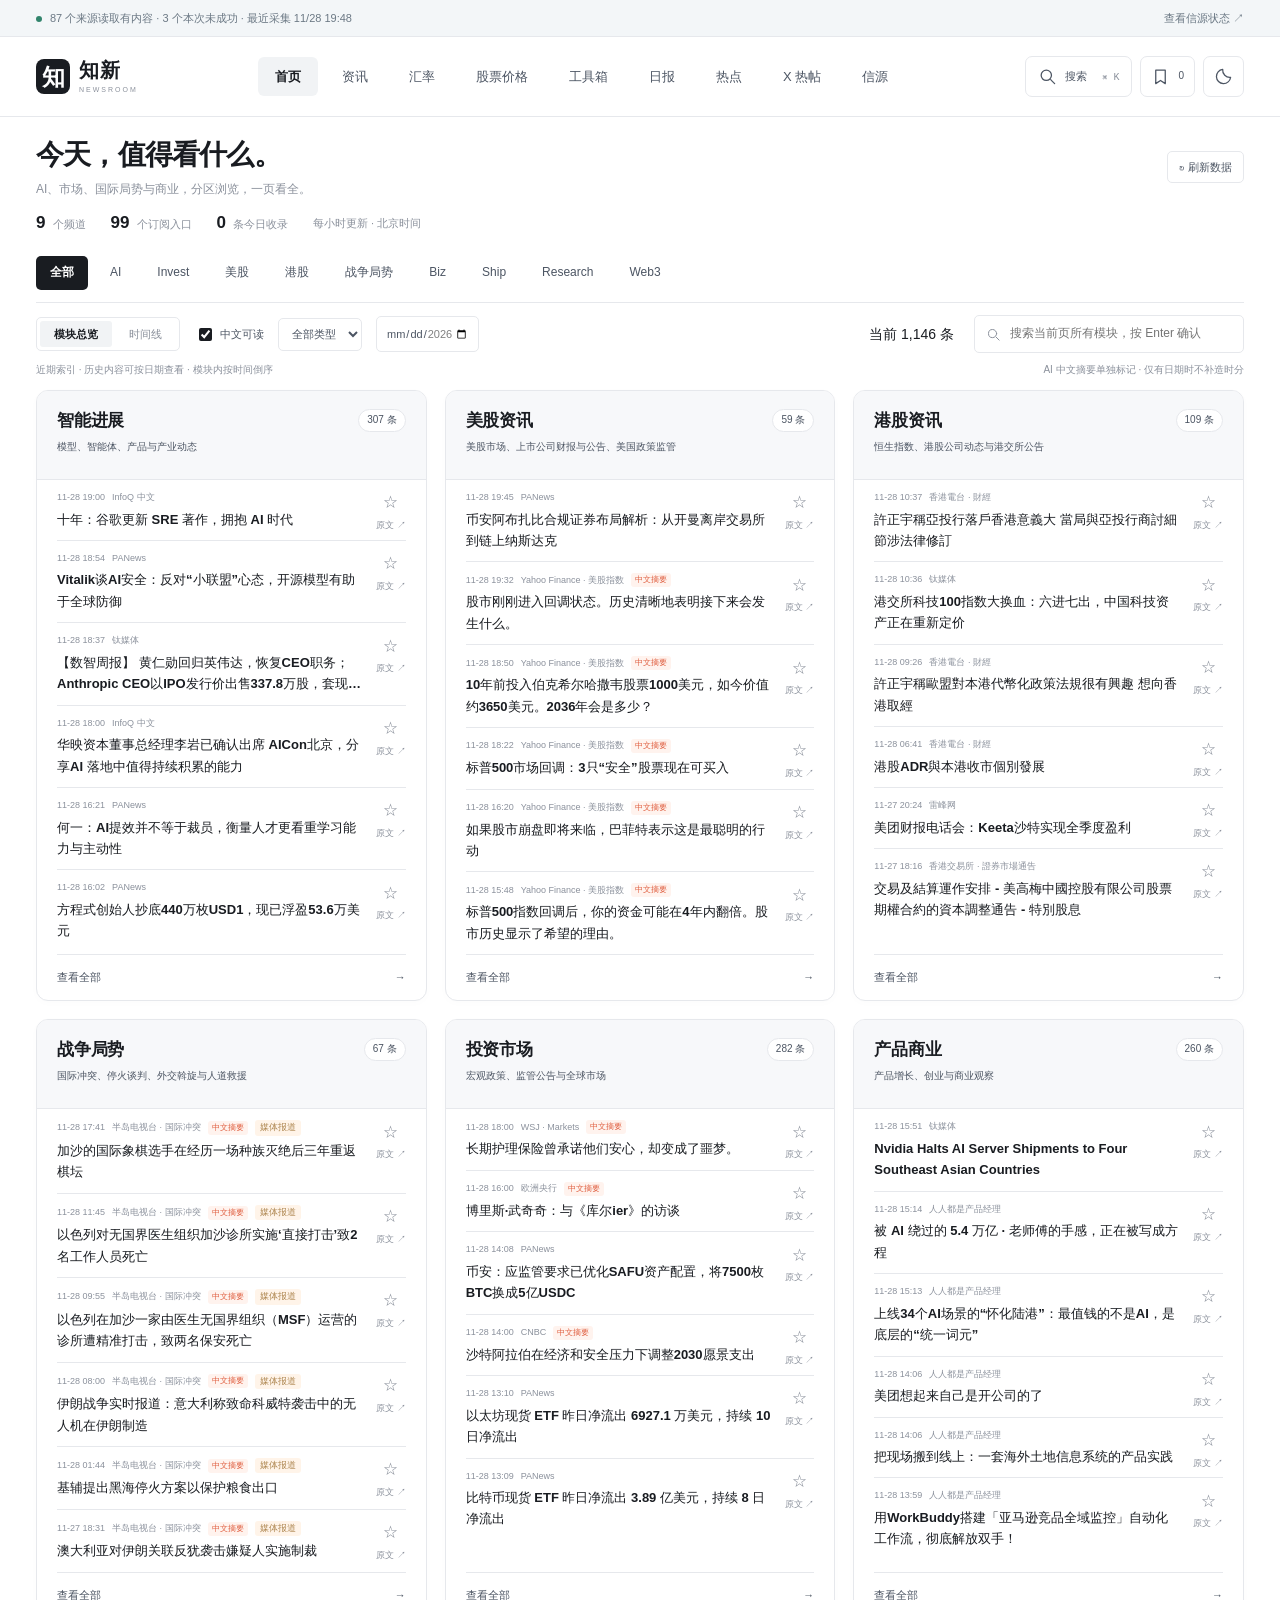
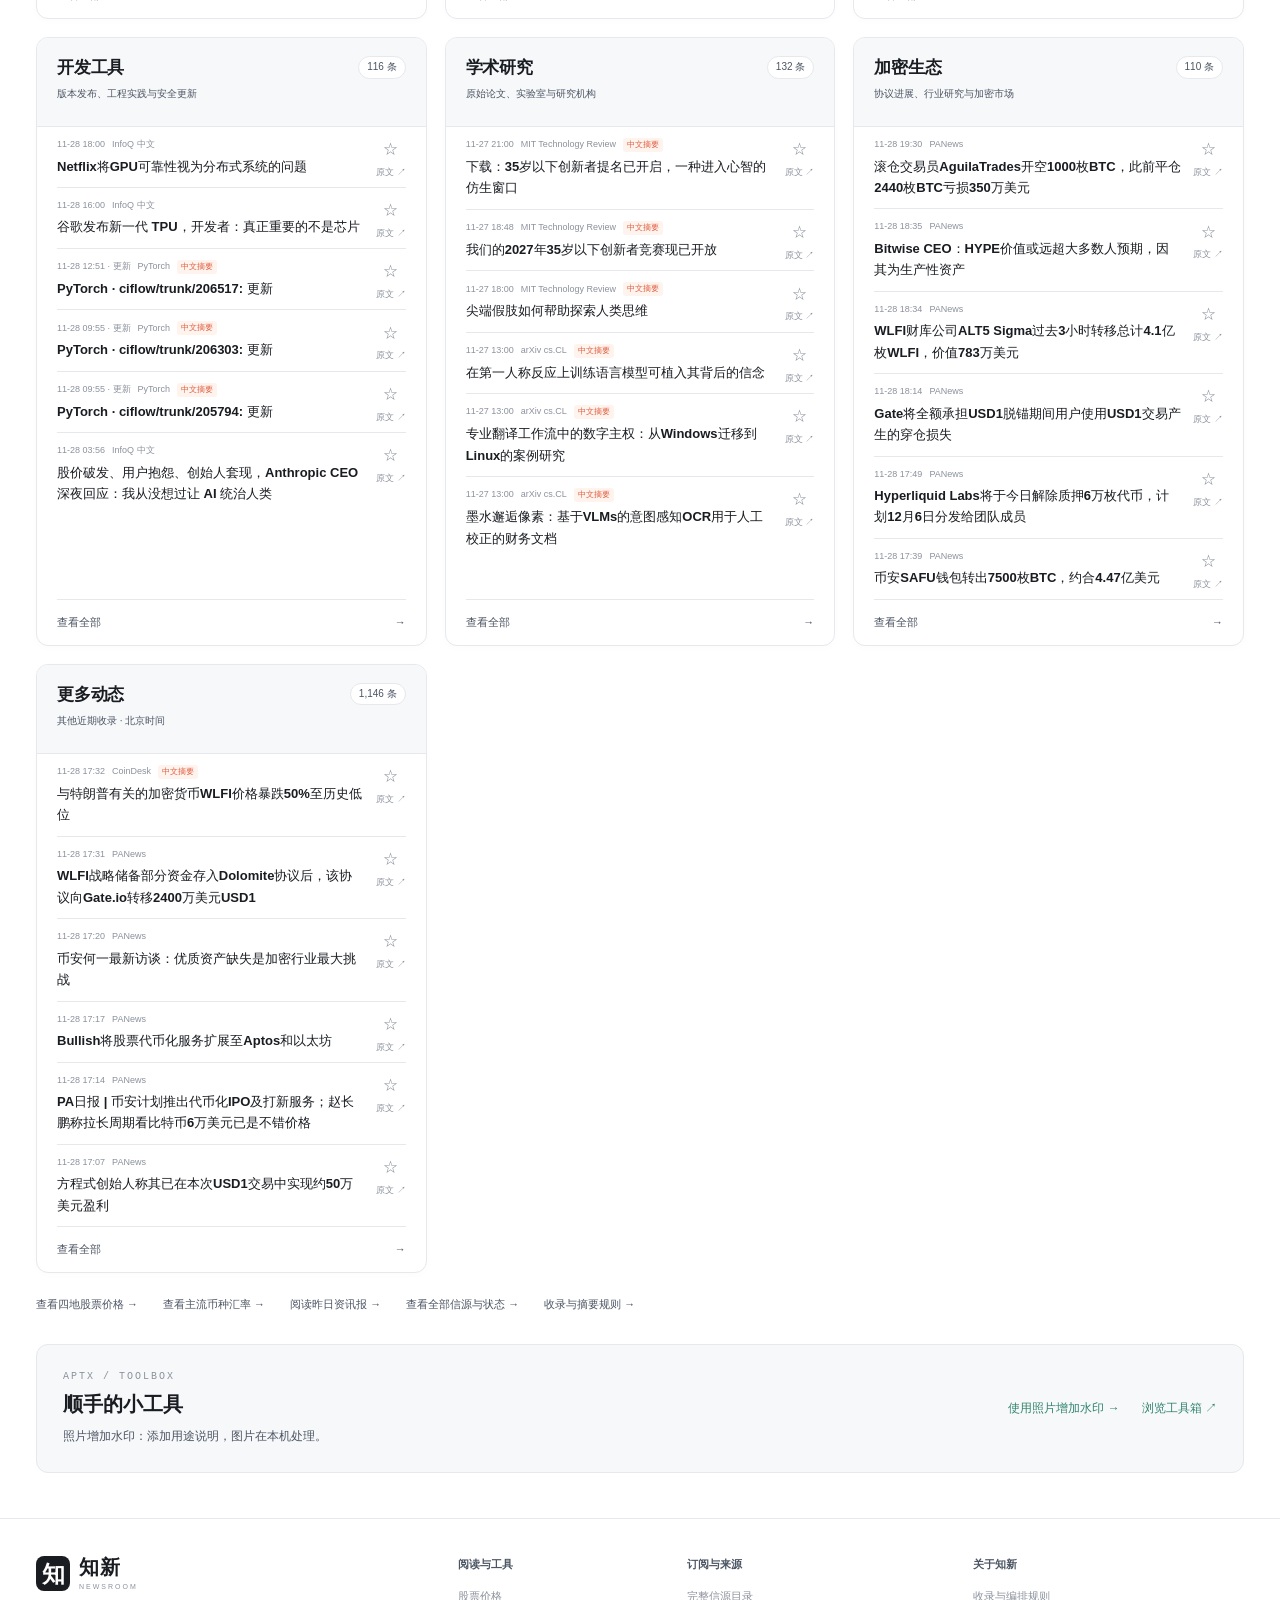
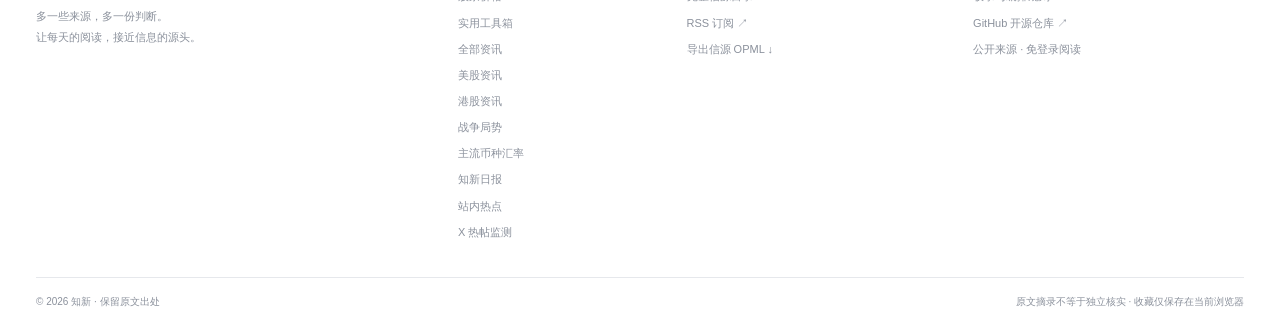
==== commit 1e199e04: "Refresh public AI sources" ====
--- a/site/index.html
+++ b/site/index.html
@@ -15,8 +15,8 @@
   <script src="./routing.js?v=66fdb86a15b0" defer></script>
   <script src="./stocks.js?v=11ef1272ff9c" defer></script>
   <script src="./app.js?v=699134f57a19" defer></script>
-  <script id="fx-bootstrap" type="application/json">{"recent":{"schemaVersion":1,"status":"ok","asOf":"2026-11-27","previousDate":"2026-11-26","base":"EUR","checkedAt":"2026-11-28T04:58:12+00:00","lastSuccessfulAt":"2026-11-28T04:58:12+00:00","source":{"name":"欧洲央行 ECB","url":"https://www.ecb.europa.eu/stats/policy_and_exchange_rates/euro_reference_exchange_rates/html/index.en.html","dataUrl":"https://www.ecb.europa.eu/stats/eurofxref/eurofxref-hist-90d.xml"},"currencies":[{"code":"CNY","name":"人民币"},{"code":"USD","name":"美元"},{"code":"HKD","name":"港币"},{"code":"EUR","name":"欧元"},{"code":"JPY","name":"日元"},{"code":"GBP","name":"英镑"},{"code":"SGD","name":"新加坡元"},{"code":"AUD","name":"澳元"},{"code":"CAD","name":"加元"},{"code":"CHF","name":"瑞士法郎"},{"code":"KRW","name":"韩元"},{"code":"NZD","name":"新西兰元"},{"code":"THB","name":"泰铢"},{"code":"MYR","name":"马来西亚林吉特"},{"code":"INR","name":"印度卢比"}],"longHistory":{"status":"ok","startDate":"2016-01-04","asOf":"2026-11-27"}},"history":{"schemaVersion":1,"asOf":"2026-11-27","startDate":"2025-11-27","codes":["CNY","USD","HKD","JPY","GBP","SGD","AUD","CAD","CHF","KRW","NZD","THB","MYR","INR"],"rows":[["2025-11-27",8.2068,1.1586,9.0118,181.11,0.8754,1.5039,1.7753,1.6273,0.9337,1694.15,2.0277,37.336,4.7873,103.5815],["2025-11-28",8.1836,1.1566,9.002,180.57,0.8752,1.5008,1.7721,1.621,0.9318,1699.81,2.0247,37.237,4.7796,103.4905],["2025-12-01",8.2358,1.1646,9.0703,180.28,0.8778,1.5065,1.774,1.6259,0.9323,1706.31,2.0257,37.186,4.811,104.2823],["2025-12-02",8.2123,1.1614,9.0424,181.26,0.8796,1.5072,1.7723,1.6264,0.9346,1704.82,2.0294,37.182,4.7995,104.4705],["2025-12-03",8.2421,1.1668,9.0826,181.28,0.8766,1.5101,1.77,1.627,0.9336,1708.78,2.0292,37.209,4.8107,105.2075],["2025-12-04",8.2498,1.1666,9.0801,180.55,0.8745,1.5115,1.7657,1.6299,0.934,1716.69,2.0236,37.395,4.7971,104.843],["2025-12-05",8.2333,1.1645,9.0652,180.76,0.8727,1.5084,1.7546,1.623,0.9365,1714.82,2.0158,37.095,4.7873,104.733],["2025-12-08",8.2378,1.1655,9.0681,181.29,0.8746,1.5107,1.7549,1.609,0.9388,1708.85,2.013,37.121,4.7937,104.945],["2025-12-09",8.2207,1.1637,9.056,181.96,0.8735,1.5091,1.7532,1.6114,0.9385,1708.91,2.0111,37.07,4.7886,104.55],["2025-12-10",8.2165,1.1634,9.0532,182.32,0.8741,1.5079,1.7513,1.6108,0.9356,1710.16,2.0126,37.048,4.7909,104.6008],["2025-12-11",8.2678,1.1714,9.1154,182.25,0.8751,1.5147,1.7601,1.6164,0.9333,1723.29,2.0155,37.186,4.8145,105.8005],["2025-12-12",8.2759,1.1731,9.1332,182.99,0.8767,1.5152,1.7594,1.6139,0.9333,1732.81,2.0189,37.0,4.8103,106.1955],["2025-12-15",8.2824,1.1753,9.1462,182.32,0.8779,1.5148,1.7669,1.6169,0.9355,1721.99,2.029,36.993,4.8099,106.653],["2025-12-16",8.293,1.1776,9.1609,182.07,0.8764,1.5176,1.7737,1.6206,0.9351,1734.89,2.0346,37.071,4.8111,107.069],["2025-12-17",8.2569,1.1722,9.1207,182.38,0.8785,1.5142,1.7704,1.6165,0.9332,1734.13,2.0294,36.942,4.7925,105.9275],["2025-12-18",8.2517,1.1719,9.119,182.55,0.8746,1.5129,1.7734,1.6161,0.9316,1731.18,2.0324,36.862,4.7884,105.7785],["2025-12-19",8.2465,1.1712,9.113,184.15,0.876,1.5143,1.7739,1.6155,0.9318,1731.88,2.041,36.846,4.775,105.054],["2025-12-22",8.265,1.1745,9.1362,184.77,0.8742,1.515,1.7667,1.6168,0.9316,1738.72,2.0283,36.586,4.7896,105.29],["2025-12-23",8.2833,1.1786,9.1674,183.89,0.8729,1.5153,1.7607,1.6148,0.9287,1745.36,2.0189,36.666,4.7898,105.5479],["2025-12-24",8.2679,1.1787,9.1655,183.83,0.8729,1.5135,1.7587,1.6128,0.9284,1707.04,2.0197,36.593,4.7678,105.7755],["2025-12-29",8.2438,1.1766,9.1467,183.97,0.8726,1.5122,1.7583,1.6106,0.9293,1690.95,2.0295,36.992,4.777,105.776],["2025-12-30",8.2216,1.1757,9.1511,183.48,0.8712,1.5095,1.7543,1.6104,0.9293,1697.65,2.0278,36.935,4.7581,105.58],["2025-12-31",8.2262,1.175,9.1464,184.09,0.8726,1.5105,1.7581,1.6088,0.9314,1696.94,2.038,37.218,4.7682,105.5965],["2026-01-02",8.1973,1.1721,9.1329,183.94,0.8719,1.5077,1.7508,1.6097,0.9296,1693.53,2.0317,36.792,4.7517,105.719],["2026-01-05",8.1478,1.1664,9.0822,182.93,0.8676,1.5018,1.7492,1.6087,0.9289,1690.44,2.0296,36.596,4.7502,105.316],["2026-01-06",8.1766,1.1707,9.1172,183.14,0.8663,1.4984,1.7422,1.6129,0.9287,1695.93,2.0232,36.608,4.7378,105.5405],["2026-01-07",8.1685,1.1684,9.0976,182.91,0.8664,1.4972,1.7367,1.6135,0.9304,1691.47,2.02,36.606,4.7414,104.9835],["2026-01-08",8.1513,1.1675,9.0981,182.97,0.8687,1.4995,1.7433,1.6183,0.9312,1695.57,2.0313,36.823,4.743,104.988],["2026-01-09",8.1288,1.1642,9.0763,183.52,0.8677,1.4984,1.7441,1.6163,0.9314,1699.55,2.0339,36.632,4.7424,105.0335],["2026-01-12",8.1529,1.1692,9.1156,184.42,0.8674,1.5019,1.7409,1.6219,0.9313,1715.11,2.027,36.508,4.7499,105.419],["2026-01-13",8.1294,1.1654,9.0925,185.12,0.866,1.5006,1.7394,1.6172,0.9311,1717.89,2.0231,36.681,4.7286,105.1478],["2026-01-14",8.1247,1.1651,9.0841,184.82,0.8668,1.5007,1.745,1.6169,0.9333,1719.0,2.0303,36.672,4.7163,105.2118],["2026-01-15",8.0988,1.1624,9.0657,184.31,0.8674,1.4969,1.7382,1.6162,0.9314,1706.77,2.0246,36.494,4.715,104.9647],["2026-01-16",8.0967,1.1617,9.0613,183.67,0.867,1.4962,1.7344,1.6135,0.9313,1711.1,2.0179,36.535,4.7136,105.397],["2026-01-19",8.0991,1.1631,9.0685,183.69,0.8671,1.4946,1.7342,1.6149,0.9282,1713.48,2.0098,36.353,4.7164,105.6965],["2026-01-20",8.1614,1.1728,9.1456,185.18,0.8722,1.5045,1.742,1.6215,0.9268,1731.99,2.0098,36.456,4.7551,106.677],["2026-01-21",8.1749,1.1739,9.1532,185.23,0.8744,1.5045,1.734,1.6192,0.9268,1719.32,2.0019,36.47,4.7508,107.5775],["2026-01-22",8.1658,1.1706,9.1283,185.88,0.8722,1.5026,1.7197,1.6171,0.9283,1718.11,1.991,36.675,4.7292,107.216],["2026-01-23",8.1778,1.1742,9.1561,185.71,0.8681,1.5016,1.7104,1.6161,0.9277,1723.2,1.9855,36.594,4.7033,107.864],["2026-01-26",8.2312,1.1836,9.2289,182.52,0.8675,1.5044,1.7133,1.623,0.9223,1713.58,1.9877,36.869,4.6936,108.6115],["2026-01-27",8.2964,1.1929,9.3046,182.92,0.8683,1.5096,1.7167,1.6316,0.9197,1719.21,1.9907,37.022,4.7149,109.288],["2026-01-28",8.3176,1.1974,9.3415,182.76,0.8685,1.5108,1.7107,1.6242,0.9188,1710.88,1.9859,37.251,4.6926,110.093],["2026-01-29",8.3132,1.1968,9.3407,183.48,0.8662,1.5128,1.6935,1.6186,0.9182,1712.42,1.9689,37.34,4.7004,110.007],["2026-01-30",8.2834,1.1919,9.3067,183.59,0.8662,1.5111,1.7001,1.612,0.9157,1719.47,1.966,37.455,4.7044,109.5825],["2026-02-02",8.221,1.184,9.2484,183.59,0.8658,1.5055,1.7042,1.6157,0.9199,1719.74,1.9705,37.432,4.6673,108.417],["2026-02-03",8.1877,1.1801,9.2201,183.92,0.8623,1.4994,1.683,1.6116,0.9173,1709.44,1.9532,37.25,4.6407,106.371],["2026-02-04",8.2051,1.182,9.2334,185.15,0.8616,1.5027,1.6814,1.6138,0.9168,1720.7,1.9602,37.39,4.6476,106.8698],["2026-02-05",8.1869,1.1798,9.2171,185.11,0.8691,1.5021,1.6922,1.6144,0.9161,1728.58,1.9676,37.488,4.6567,106.546],["2026-02-06",8.1838,1.1794,9.2152,185.27,0.8679,1.5016,1.688,1.6118,0.9175,1730.68,1.9673,37.269,4.6557,106.9265],["2026-02-09",8.2281,1.1886,9.2888,185.65,0.8701,1.5067,1.6843,1.6174,0.915,1737.79,1.9685,37.055,4.6765,107.8375],["2026-02-10",8.2245,1.1894,9.2983,184.51,0.8695,1.5061,1.683,1.6141,0.9123,1738.48,1.9687,37.151,4.6666,107.6878],["2026-02-11",8.2245,1.19,9.3013,182.79,0.8699,1.5027,1.6737,1.6138,0.9136,1727.84,1.9637,36.991,4.6589,107.9515],["2026-02-12",8.1944,1.1874,9.2815,182.52,0.8711,1.4984,1.6678,1.6128,0.9142,1707.82,1.9588,36.809,4.6338,107.565],["2026-02-13",8.195,1.1862,9.2725,181.83,0.8716,1.4992,1.6824,1.6161,0.9121,1715.78,1.9693,36.861,4.6351,107.481],["2026-02-16",8.1902,1.1855,9.265,181.79,0.869,1.4962,1.6731,1.6155,0.9129,1708.8,1.9623,36.863,4.6235,107.5625],["2026-02-17",8.1702,1.1826,9.2428,181.06,0.8733,1.4946,1.6776,1.6149,0.9116,1709.83,1.9623,37.021,4.6121,107.2565],["2026-02-18",8.1833,1.1845,9.2565,181.99,0.8724,1.4971,1.6748,1.6164,0.9124,1712.66,1.973,37.016,4.6196,107.425],["2026-02-19",8.1197,1.1753,9.1846,182.05,0.8738,1.4916,1.6698,1.6107,0.9119,1703.81,1.9728,36.722,4.5937,107.183],["2026-02-20",8.1294,1.1767,9.1961,182.63,0.8728,1.4931,1.6697,1.6112,0.9132,1705.81,1.9763,36.719,4.5927,107.0155],["2026-02-23",8.1412,1.1784,9.2136,182.44,0.8734,1.4923,1.6669,1.6132,0.9145,1701.08,1.975,36.56,4.5852,107.115],["2026-02-24",8.1046,1.1777,9.2126,183.53,0.8731,1.4925,1.6718,1.6148,0.912,1699.77,1.9783,36.573,4.586,107.0865],["2026-02-25",8.095,1.1784,9.2157,184.7,0.8714,1.4906,1.6617,1.6133,0.913,1682.64,1.9727,36.642,4.5852,107.167],["2026-02-26",8.0823,1.1814,9.2417,184.37,0.8719,1.4922,1.6592,1.6155,0.914,1684.25,1.9721,36.694,4.5909,107.421],["2026-02-27",8.0961,1.1805,9.2359,184.13,0.8763,1.4942,1.6612,1.6139,0.9104,1702.25,1.9731,36.696,4.5933,107.5205],["2026-03-02",8.0512,1.1698,9.1509,184.19,0.8739,1.49,1.6579,1.5991,0.9117,1710.38,1.9709,36.86,4.5938,107.317],["2026-03-03",8.017,1.1606,9.0552,182.98,0.8717,1.4833,1.6534,1.5883,0.9107,1715.95,1.9688,36.861,4.5797,106.9525],["2026-03-04",8.0347,1.1649,9.1064,183.02,0.8705,1.4844,1.6503,1.591,0.9082,1706.34,1.9674,36.671,4.5915,107.2678],["2026-03-05",8.0177,1.1618,9.0863,183.03,0.8695,1.4839,1.649,1.5828,0.9064,1714.57,1.9623,36.788,4.581,106.4773],["2026-03-06",7.9825,1.1561,9.04,182.57,0.86693,1.481,1.6501,1.5782,0.9045,1717.02,1.9687,36.966,4.562,106.1745],["2026-03-09",7.9929,1.1555,9.0311,183.15,0.8653,1.4792,1.6465,1.568,0.9008,1716.06,1.9563,37.057,4.5792,106.65],["2026-03-10",8.0057,1.1641,9.1075,183.67,0.86545,1.481,1.6355,1.5777,0.9027,1711.37,1.9596,36.815,4.5691,107.05],["2026-03-11",7.9518,1.1581,9.0642,183.63,0.86363,1.4757,1.6195,1.5742,0.9031,1710.64,1.9571,36.787,4.5357,106.629],["2026-03-12",7.9316,1.1547,9.038,183.43,0.86243,1.4726,1.619,1.5706,0.9028,1709.93,1.9588,36.875,4.5345,106.4745],["2026-03-13",7.9145,1.1476,8.9827,182.85,0.86503,1.4685,1.6293,1.5726,0.9034,1711.87,1.9691,36.953,4.5198,106.0205],["2026-03-16",7.9154,1.1478,8.9881,182.66,0.86408,1.4676,1.6272,1.5703,0.9041,1711.08,1.9647,37.143,4.5114,105.8818],["2026-03-17",7.9412,1.1531,9.0355,183.29,0.8643,1.4723,1.6227,1.5804,0.9068,1714.87,1.9693,37.268,4.5178,106.5055],["2026-03-18",7.9214,1.15,9.0135,183.49,0.86393,1.4734,1.6305,1.5774,0.9073,1729.08,1.9763,37.565,4.504,106.83],["2026-03-19",7.9279,1.1489,8.9966,182.46,0.86388,1.4744,1.6403,1.577,0.9121,1725.2,1.98,37.805,4.5259,107.133],["2026-03-20",7.9664,1.1555,9.0545,183.46,0.86438,1.4793,1.6351,1.5849,0.9096,1734.17,1.9723,37.854,4.5521,108.175],["2026-03-23",7.9916,1.1596,9.0819,183.86,0.8642,1.4791,1.6519,1.5896,0.9124,1724.93,1.9836,37.403,4.5682,108.099],["2026-03-24",7.977,1.1572,9.0575,183.91,0.86541,1.4819,1.6652,1.591,0.9145,1734.48,1.9895,37.794,4.5785,108.597],["2026-03-25",7.9979,1.1592,9.0637,184.27,0.86558,1.4829,1.6647,1.5977,0.9153,1735.94,1.9921,37.778,4.5962,108.9005],["2026-03-26",7.9737,1.1539,9.0281,184.19,0.86515,1.4821,1.6693,1.5964,0.9151,1738.14,1.9958,37.963,4.6087,108.6045],["2026-03-27",7.9626,1.1517,9.0223,184.16,0.8672,1.4831,1.6731,1.5974,0.9178,1740.79,2.0019,37.949,4.6218,109.1945],["2026-03-30",7.937,1.1484,8.9969,183.12,0.86803,1.4812,1.674,1.5987,0.9187,1742.93,2.0068,37.731,4.6258,108.7686],["2026-03-31",7.9341,1.1498,9.0136,183.39,0.86833,1.4811,1.6693,1.6022,0.9194,1753.22,2.0061,37.667,4.6555,107.8788],["2026-04-01",7.9771,1.1605,9.0955,183.73,0.87113,1.4875,1.6689,1.6124,0.9191,1746.33,2.0102,37.728,4.6733,108.424],["2026-04-02",7.9495,1.1525,9.0325,183.94,0.87253,1.4834,1.6771,1.603,0.9213,1747.94,2.0191,37.762,4.6549,107.3],["2026-04-07",7.9251,1.1557,9.0564,184.73,0.87258,1.4847,1.6665,1.6078,0.9242,1730.56,2.0267,37.687,4.6586,107.4895],["2026-04-08",7.9948,1.1706,9.1685,185.13,0.86893,1.49,1.6589,1.6225,0.9223,1725.73,2.0055,37.313,4.6543,107.9533],["2026-04-09",7.9863,1.1685,9.1551,185.7,0.87053,1.4891,1.6593,1.6175,0.924,1728.78,2.0019,37.503,4.6541,108.2738],["2026-04-10",7.9967,1.1711,9.1729,186.43,0.87105,1.4919,1.6561,1.6187,0.9241,1737.06,2.0034,37.592,4.6434,108.7795],["2026-04-13",7.9827,1.1684,9.1507,186.75,0.87058,1.4912,1.661,1.6177,0.9242,1740.86,2.0081,37.728,4.6444,109.047],["2026-04-14",8.0379,1.1793,9.2372,187.33,0.86913,1.4993,1.6558,1.6225,0.921,1734.18,1.9992,37.791,4.6594,109.7765],["2026-04-15",8.0353,1.178,9.2289,187.41,0.86935,1.4991,1.6507,1.6235,0.922,1740.02,1.9978,37.808,4.659,110.0695],["2026-04-16",8.0368,1.1782,9.2195,187.31,0.86993,1.4985,1.6425,1.6174,0.923,1739.62,1.9986,37.685,4.6586,109.8595],["2026-04-17",8.0483,1.1797,9.2382,187.72,0.87168,1.5009,1.6438,1.6129,0.9231,1744.76,2.0032,37.839,4.6628,109.5025],["2026-04-20",8.0176,1.176,9.2105,186.88,0.87045,1.4952,1.6432,1.6105,0.9189,1729.01,2.0003,37.72,4.6481,109.4525],["2026-04-21",8.0202,1.1767,9.214,187.14,0.87035,1.4961,1.6423,1.607,0.9172,1729.57,1.9907,37.696,4.6491,110.0275],["2026-04-22",8.0071,1.1733,9.1892,186.81,0.86903,1.4945,1.6404,1.6034,0.9175,1734.2,1.9866,37.786,4.6375,110.0605],["2026-04-23",7.9928,1.1694,9.16,186.5,0.86575,1.4919,1.6347,1.5986,0.9177,1729.96,1.9861,37.836,4.6349,110.052],["2026-04-24",8.0067,1.1712,9.1763,186.71,0.86803,1.4949,1.6393,1.6023,0.9199,1729.91,1.9939,37.918,4.6438,110.3885],["2026-04-27",8.0165,1.1749,9.208,187.06,0.8658,1.4954,1.6337,1.5979,0.921,1728.54,1.9851,37.946,4.6438,110.6745],["2026-04-28",7.9877,1.168,9.1527,186.58,0.86715,1.493,1.6327,1.5974,0.9238,1725.01,1.9905,38.024,4.6159,110.426],["2026-04-29",7.9993,1.1706,9.1736,187.05,0.86643,1.4952,1.6344,1.6007,0.9236,1730.59,1.9981,38.226,4.6268,111.0315],["2026-04-30",7.991,1.1702,9.1662,183.21,0.86625,1.4934,1.6371,1.5994,0.919,1728.39,1.9957,38.084,4.6457,111.0695],["2026-05-04",7.9914,1.17,9.1647,183.83,0.86358,1.4927,1.6289,1.593,0.9173,1722.28,1.9874,38.171,4.625,111.2585],["2026-05-05",7.9818,1.1686,9.1577,184.42,0.86343,1.4925,1.6299,1.591,0.9165,1721.29,1.9876,38.143,4.6306,111.35],["2026-05-06",8.0113,1.1762,9.2163,183.74,0.8637,1.4917,1.6238,1.5999,0.9165,1703.26,1.9713,37.856,4.6166,111.2865],["2026-05-07",8.0058,1.177,9.218,184.07,0.8641,1.4898,1.6219,1.604,0.9157,1707.4,1.9686,37.835,4.6021,110.938],["2026-05-08",7.9989,1.1761,9.2067,184.37,0.8641,1.4911,1.6259,1.6063,0.9156,1725.08,1.9735,37.897,4.6115,111.1285],["2026-05-11",7.9961,1.1765,9.2112,184.87,0.86488,1.4938,1.6249,1.6079,0.9163,1732.87,1.9785,38.136,4.6148,112.1385],["2026-05-12",7.9726,1.1738,9.1887,184.98,0.86803,1.4937,1.6252,1.6088,0.9172,1747.64,1.9743,38.055,4.6177,112.2585],["2026-05-13",7.9556,1.1715,9.1735,184.83,0.86713,1.4904,1.6158,1.6039,0.9155,1743.87,1.9749,37.88,4.6046,112.0793],["2026-05-14",7.94,1.1702,9.1662,184.83,0.86618,1.4901,1.6162,1.606,0.915,1745.62,1.9734,37.815,4.6006,112.0675],["2026-05-15",7.9194,1.1628,9.1065,184.36,0.8705,1.4884,1.6265,1.5995,0.9144,1743.76,1.9908,37.989,4.5942,111.594],["2026-05-18",7.9209,1.1648,9.1211,184.93,0.8702,1.4895,1.6256,1.6006,0.9144,1744.64,1.9858,37.967,4.6324,112.2285],["2026-05-19",7.9087,1.162,9.1015,184.89,0.86671,1.4887,1.6327,1.5985,0.915,1753.17,1.988,37.951,4.6219,112.1815],["2026-05-20",7.8912,1.16,9.0861,184.48,0.86555,1.4852,1.6271,1.5959,0.9165,1746.31,1.9841,37.903,4.6052,112.317],["2026-05-21",7.8899,1.1599,9.0873,184.59,0.86433,1.4848,1.6273,1.5972,0.9145,1749.99,1.9802,37.911,4.5961,111.5885],["2026-05-22",7.8791,1.1595,9.0865,184.53,0.86418,1.4846,1.6283,1.6002,0.9119,1759.6,1.9817,37.875,4.6009,110.9585],["2026-05-25",7.899,1.1643,9.1214,185.04,0.86255,1.4873,1.624,1.6082,0.9099,1762.46,1.982,37.816,4.6019,110.887],["2026-05-26",7.8939,1.1634,9.1161,185.22,0.86375,1.4866,1.6236,1.6069,0.9136,1751.27,1.9913,37.997,4.6129,111.32],["2026-05-27",7.8923,1.1637,9.1173,185.52,0.86618,1.4869,1.6321,1.6099,0.9153,1745.2,1.9774,37.96,4.6141,111.365],["2026-05-28",7.8762,1.1617,9.1015,185.24,0.86665,1.4865,1.6318,1.6094,0.9167,1745.84,1.9713,37.988,4.6212,111.1705],["2026-05-29",7.8793,1.1644,9.1238,185.45,0.86723,1.487,1.6238,1.6074,0.9111,1753.9,1.9491,37.866,4.6168,110.6195],["2026-06-01",7.8786,1.1646,9.1271,185.74,0.86493,1.4881,1.6234,1.6106,0.9128,1756.96,1.9558,37.914,4.6176,110.629],["2026-06-02",7.8778,1.1649,9.1298,186.09,0.86465,1.4892,1.6221,1.6119,0.9149,1767.33,1.9618,37.958,4.6188,110.9845],["2026-06-03",7.862,1.1614,9.1012,185.66,0.8637,1.489,1.6218,1.6094,0.9167,1778.09,1.9695,38.007,4.6392,111.1575],["2026-06-04",7.8848,1.164,9.1185,186.01,0.8649,1.4929,1.6297,1.6176,0.9168,1783.85,1.9791,37.949,4.6711,111.4945],["2026-06-05",7.8752,1.164,9.1185,186.08,0.86433,1.4939,1.6301,1.6159,0.9175,1793.64,1.9806,37.987,4.6886,110.5215],["2026-06-08",7.8263,1.154,9.0427,184.6,0.8636,1.4855,1.6311,1.6083,0.9187,1763.26,1.9792,37.811,4.7008,110.4475],["2026-06-09",7.8367,1.1573,9.0691,185.35,0.8634,1.4873,1.6391,1.6111,0.9206,1765.44,1.981,37.994,4.6998,110.3495],["2026-06-10",7.8243,1.1539,9.0426,185.19,0.86228,1.4866,1.6475,1.6073,0.9222,1759.12,1.9879,38.027,4.6964,109.9275],["2026-06-11",7.8191,1.1537,9.041,185.21,0.8633,1.4857,1.6487,1.6127,0.9221,1764.62,1.994,38.014,4.6921,110.484],["2026-06-12",7.822,1.1567,9.0633,185.3,0.86305,1.4854,1.6442,1.618,0.9217,1758.43,1.986,37.876,4.6933,110.0195],["2026-06-15",7.8429,1.1607,9.093,185.93,0.86483,1.4882,1.6424,1.6228,0.9212,1757.65,1.9882,37.781,4.7014,109.9355],["2026-06-16",7.8334,1.1594,9.0821,185.94,0.86471,1.4866,1.6411,1.6248,0.9224,1749.36,1.9906,37.698,4.7164,109.6335],["2026-06-17",7.8349,1.1591,9.0821,185.82,0.86463,1.4876,1.6418,1.6241,0.9193,1758.45,1.9952,37.804,4.7152,109.5745],["2026-06-18",7.7609,1.1461,8.9827,184.44,0.86638,1.4795,1.6362,1.6189,0.9218,1763.72,1.9889,37.581,4.7191,108.1155],["2026-06-19",7.7624,1.1467,8.9887,184.88,0.86653,1.4804,1.6348,1.6228,0.9248,1757.1,1.9967,37.681,4.7439,108.1675],["2026-06-22",7.7612,1.1456,8.981,185.33,0.86468,1.481,1.6346,1.6223,0.9257,1760.88,1.9991,37.702,4.7531,108.473],["2026-06-23",7.7303,1.1392,8.9313,184.02,0.862,1.4763,1.6423,1.6162,0.9225,1749.98,2.0065,37.821,4.7169,107.928],["2026-06-24",7.7236,1.134,8.891,183.35,0.86165,1.4722,1.6436,1.614,0.9216,1753.65,2.0096,37.91,4.6925,107.3605],["2026-06-25",7.7105,1.1342,8.8928,183.57,0.86183,1.4719,1.6454,1.6151,0.9223,1749.98,2.0115,37.882,4.6701,107.0635],["2026-06-26",7.7506,1.1401,8.9408,184.3,0.86253,1.4755,1.6518,1.6169,0.9218,1751.73,2.0181,38.051,4.6602,107.6305],["2026-06-29",7.7492,1.1406,8.9449,184.62,0.86215,1.4754,1.6531,1.6201,0.9222,1760.8,2.0175,37.919,4.6434,107.838],["2026-06-30",7.7314,1.1394,8.935,185.08,0.86178,1.4754,1.6544,1.622,0.9224,1767.08,2.0136,37.862,4.6544,107.8565],["2026-07-01",7.7342,1.1383,8.9287,185.21,0.85973,1.4762,1.6518,1.6191,0.9234,1773.57,2.0069,38.002,4.6602,108.4215],["2026-07-02",7.7388,1.1399,8.9414,184.19,0.85665,1.4756,1.6546,1.6203,0.92,1765.53,2.0101,37.976,4.6508,108.7435],["2026-07-03",7.7634,1.1448,8.9791,184.48,0.8572,1.4774,1.65,1.6258,0.919,1752.95,2.0049,37.933,4.6605,109.002],["2026-07-06",7.7573,1.1415,8.9528,185.31,0.85538,1.4765,1.6462,1.6236,0.9201,1747.72,2.0079,38.04,4.663,108.9035],["2026-07-07",7.767,1.1433,8.9661,185.09,0.85411,1.4764,1.6455,1.6255,0.9218,1731.47,2.0088,38.026,4.6532,108.582],["2026-07-08",7.755,1.1404,8.9395,185.3,0.85435,1.4757,1.6471,1.6176,0.9222,1720.95,2.0019,38.141,4.6494,108.9765],["2026-07-09",7.7712,1.1435,8.9605,185.72,0.85363,1.4784,1.6478,1.6202,0.9227,1729.49,1.9916,38.244,4.662,109.0765],["2026-07-10",7.7433,1.143,8.9611,185.02,0.85155,1.4757,1.6447,1.6177,0.9223,1720.12,1.9808,38.079,4.652,108.9665],["2026-07-13",7.7427,1.1424,8.9548,185.23,0.8533,1.4765,1.6454,1.6148,0.9253,1706.85,1.977,38.139,4.6507,109.2375],["2026-07-14",7.7327,1.1405,8.9387,185.01,0.85215,1.4743,1.6428,1.6095,0.9257,1705.61,1.9662,38.235,4.651,109.7215],["2026-07-15",7.7268,1.1406,8.9412,185.22,0.85093,1.4739,1.6335,1.6053,0.9256,1701.97,1.9608,38.375,4.6514,109.794],["2026-07-16",7.7596,1.1467,8.9898,185.99,0.84873,1.4782,1.6362,1.6082,0.925,1696.49,1.9583,38.489,4.6699,110.4895],["2026-07-17",7.7501,1.1435,8.9653,185.65,0.85098,1.4765,1.6394,1.6035,0.9228,1698.46,1.9609,38.462,4.6826,110.102],["2026-07-20",7.7319,1.1426,8.9587,185.54,0.84888,1.4749,1.6307,1.6032,0.9236,1692.4,1.952,38.42,4.6761,110.1985],["2026-07-21",7.7255,1.1418,8.9525,185.82,0.85205,1.4734,1.6276,1.6069,0.9259,1688.04,1.9533,38.439,4.6688,109.882],["2026-07-22",7.7266,1.1408,8.9443,186.03,0.8534,1.473,1.6312,1.6071,0.9268,1688.78,1.9608,38.57,4.6624,110.167],["2026-07-23",7.7127,1.1392,8.9328,186.23,0.85318,1.4711,1.6291,1.6034,0.9295,1677.72,1.9689,38.533,4.6582,110.0255],["2026-07-24",7.7047,1.1377,8.9225,186.38,0.85388,1.4687,1.6281,1.6026,0.9302,1662.18,1.9656,38.329,4.6543,109.865],["2026-07-27",7.7059,1.1389,8.9313,186.37,0.85524,1.4696,1.6271,1.6064,0.9284,1674.31,1.9663,38.244,4.653,109.2425],["2026-07-28",7.6969,1.1367,8.9136,186.32,0.8555,1.4702,1.6312,1.6036,0.9319,1658.96,1.9693,38.204,4.6514,108.961],["2026-07-29",7.7,1.138,8.9246,186.27,0.85635,1.471,1.6397,1.6051,0.9332,1652.77,1.9709,38.157,4.6539,108.8475],["2026-07-30",7.7521,1.1476,9.0018,186.99,0.85715,1.4775,1.6439,1.6119,0.9324,1645.31,1.9646,38.496,4.6851,109.808],["2026-07-31",7.7539,1.1485,9.0079,184.03,0.85573,1.4757,1.6365,1.6126,0.9304,1657.99,1.9589,38.435,4.6933,109.5495],["2026-08-03",7.7891,1.1535,9.0464,180.73,0.85633,1.4783,1.6463,1.6181,0.932,1646.1,1.9636,38.452,4.7242,109.9725],["2026-08-04",7.7767,1.1515,9.0316,181.26,0.85639,1.4767,1.6377,1.6191,0.9319,1643.32,1.9568,38.385,4.7125,109.8285],["2026-08-05",7.7989,1.1554,9.0619,182.08,0.8572,1.4806,1.6385,1.623,0.9345,1644.97,1.968,38.29,4.7291,109.9045],["2026-08-06",7.7898,1.1542,9.0542,182.17,0.85705,1.4798,1.639,1.6156,0.9346,1643.09,1.9619,38.164,4.7201,109.9085],["2026-08-07",7.7834,1.1535,9.0491,182.64,0.85765,1.4775,1.6384,1.616,0.9347,1633.3,1.9646,38.129,4.719,109.8275],["2026-08-10",7.7931,1.1555,9.0653,183.31,0.85565,1.4785,1.6359,1.6108,0.934,1636.9,1.9613,38.146,4.7266,110.1228],["2026-08-11",7.7841,1.154,9.0546,183.72,0.85483,1.4773,1.6336,1.6084,0.9351,1629.64,1.9626,38.203,4.7227,110.1375],["2026-08-12",7.785,1.1545,9.0594,183.67,0.85358,1.4766,1.6327,1.6077,0.9366,1636.08,1.9675,38.168,4.7167,110.069],["2026-08-13",7.7774,1.1534,9.0506,183.77,0.8549,1.4765,1.6356,1.6089,0.9373,1638.16,1.9735,38.212,4.7139,110.0815],["2026-08-14",7.7977,1.1567,9.077,183.93,0.8545,1.4784,1.6333,1.6049,0.939,1632.42,1.9642,38.316,4.7263,110.3818],["2026-08-17",7.813,1.1593,9.0951,184.59,0.855,1.4797,1.6271,1.6067,0.9389,1636.83,1.9593,38.286,4.7097,110.8375],["2026-08-18",7.8049,1.1576,9.0799,184.87,0.85585,1.4791,1.6278,1.606,0.9406,1632.3,1.9672,38.27,4.6987,110.7673],["2026-08-19",7.8197,1.1605,9.1002,184.62,0.85608,1.481,1.6401,1.6098,0.9402,1614.81,1.9738,38.372,4.7087,111.1265],["2026-08-20",7.8538,1.1681,9.1624,185.45,0.85725,1.486,1.6438,1.6085,0.9333,1631.08,1.9657,38.448,4.7238,111.7985],["2026-08-21",7.8624,1.1699,9.1726,185.66,0.8567,1.4838,1.6321,1.6074,0.9353,1619.41,1.9541,38.226,4.7246,111.9595],["2026-08-24",7.8414,1.1664,9.1408,185.6,0.8555,1.4819,1.6287,1.6154,0.9362,1614.6,1.9567,38.124,4.7152,111.6875],["2026-08-25",7.8366,1.1662,9.1407,185.7,0.8555,1.4814,1.6303,1.6163,0.9361,1612.94,1.9547,38.176,4.7196,111.276],["2026-08-26",7.8422,1.1669,9.1463,185.62,0.85613,1.4817,1.6241,1.6176,0.938,1614.39,1.9582,38.21,4.6985,111.3475],["2026-08-27",7.8258,1.1645,9.1282,185.61,0.8574,1.4804,1.6196,1.6151,0.9376,1607.45,1.9566,38.26,4.6964,111.2575],["2026-08-28",7.8251,1.1643,9.1276,185.92,0.8572,1.4802,1.6183,1.613,0.9364,1600.39,1.9585,38.37,4.6875,111.0585],["2026-08-31",7.7922,1.1596,9.0888,185.22,0.85648,1.4758,1.6191,1.6102,0.9376,1586.37,1.9599,38.458,4.6685,110.361],["2026-09-01",7.7911,1.159,9.0877,185.63,0.85655,1.4759,1.623,1.6096,0.9394,1593.17,1.9674,38.554,4.6818,110.0485],["2026-09-02",7.7822,1.1578,9.0801,184.78,0.8587,1.4741,1.6199,1.6122,0.9424,1577.57,1.9868,38.468,4.6839,109.962],["2026-09-03",7.8042,1.1615,9.1078,181.21,0.86055,1.4725,1.6147,1.6019,0.939,1576.49,1.978,38.312,4.6942,109.75],["2026-09-04",7.7994,1.1622,9.112,181.59,0.85898,1.4724,1.6134,1.6038,0.9405,1569.38,1.9755,38.26,4.7005,109.8165],["2026-09-07",7.7995,1.1622,9.1119,179.85,0.85894,1.4716,1.6109,1.6062,0.9405,1566.56,1.978,38.231,4.7023,109.821],["2026-09-08",7.7936,1.1614,9.1068,179.2,0.8574,1.4701,1.6098,1.6033,0.9425,1558.22,1.9877,38.227,4.717,110.1315],["2026-09-09",7.8159,1.1652,9.1378,178.59,0.85898,1.4721,1.6128,1.6043,0.9404,1556.94,1.9903,38.306,4.7424,110.8225],["2026-09-10",7.79,1.1616,9.1083,179.09,0.85915,1.4711,1.6167,1.6049,0.9432,1560.96,1.994,38.327,4.7225,110.8645],["2026-09-11",7.7762,1.1592,9.0904,178.56,0.85815,1.4697,1.6161,1.6064,0.9451,1556.56,1.9914,38.329,4.7185,110.7675],["2026-09-14",7.7489,1.1551,9.0599,178.52,0.85598,1.4676,1.6202,1.6041,0.9431,1555.04,2.0012,38.407,4.7082,110.3755],["2026-09-15",7.7444,1.1539,9.0518,178.86,0.8558,1.4683,1.6194,1.6062,0.9441,1568.32,2.0042,38.419,4.716,110.7285],["2026-09-16",7.738,1.1537,9.0507,178.88,0.8574,1.469,1.6176,1.6082,0.9449,1578.03,2.0021,38.361,4.7152,110.714],["2026-09-17",7.7009,1.1481,9.0071,178.75,0.8583,1.4642,1.6139,1.6068,0.9466,1587.31,1.9993,38.237,4.7061,110.1475],["2026-09-18",7.6755,1.146,8.9903,180.94,0.8588,1.4651,1.6095,1.6056,0.9462,1590.76,2.0068,38.225,4.6763,109.8755],["2026-09-21",7.693,1.149,9.0144,180.7,0.8578,1.4647,1.6098,1.6091,0.9438,1576.63,2.0035,38.187,4.685,110.0975],["2026-09-22",7.6803,1.1463,8.9909,180.17,0.8578,1.4612,1.6122,1.6099,0.9393,1554.55,2.0003,37.988,4.67,109.5805],["2026-09-23",7.6538,1.1411,8.9506,180.2,0.8595,1.4587,1.6146,1.6077,0.939,1558.0,2.0049,37.987,4.6557,109.25],["2026-09-24",7.6302,1.1367,8.9148,180.57,0.85986,1.4549,1.6177,1.6047,0.9409,1555.69,2.0049,38.057,4.6457,109.0775],["2026-09-25",7.6551,1.1403,8.9445,179.7,0.86045,1.4563,1.622,1.6127,0.9445,1545.16,2.0108,38.023,4.6456,109.2605],["2026-09-28",7.6352,1.1378,8.9258,178.5,0.85785,1.4538,1.6199,1.6118,0.9464,1545.05,2.0071,38.196,4.6456,109.2095],["2026-09-29",7.6117,1.1355,8.9091,178.41,0.85718,1.4504,1.6211,1.6101,0.9461,1536.74,2.0076,38.056,4.634,108.991],["2026-09-30",7.613,1.1355,8.9095,178.27,0.85463,1.4503,1.6297,1.6105,0.9478,1539.06,2.0115,38.113,4.6306,108.8205],["2026-10-01",7.5748,1.1298,8.8658,178.49,0.85373,1.446,1.6255,1.6095,0.9437,1537.96,2.0121,38.023,4.6147,108.832],["2026-10-02",7.5259,1.1225,8.8084,176.99,0.85033,1.4366,1.6176,1.5984,0.9279,1513.44,2.0002,37.71,4.5849,108.1245],["2026-10-05",7.5118,1.1204,8.7925,177.28,0.8472,1.4344,1.6097,1.5969,0.9311,1505.8,2.0038,37.752,4.5791,107.8915],["2026-10-06",7.5554,1.1269,8.8438,178.15,0.8488,1.4392,1.614,1.6058,0.9359,1508.67,2.0061,37.836,4.6034,108.6615],["2026-10-07",7.4937,1.1177,8.7722,176.85,0.84645,1.4311,1.6079,1.5931,0.9309,1496.25,1.9977,37.661,4.5692,108.1165],["2026-10-08",7.4972,1.1186,8.7783,177.05,0.84698,1.434,1.611,1.5953,0.9326,1502.79,2.0014,37.68,4.5768,108.2635],["2026-10-09",7.4992,1.1206,8.794,177.34,0.84763,1.4348,1.6052,1.5942,0.9313,1503.27,1.9961,37.574,4.5777,108.3965],["2026-10-12",7.4832,1.1181,8.7743,177.33,0.84478,1.4314,1.6032,1.5946,0.9312,1490.53,1.9968,37.585,4.5663,107.086],["2026-10-13",7.489,1.1188,8.7802,176.91,0.8446,1.4319,1.6033,1.5933,0.9312,1500.81,1.9931,37.58,4.5714,106.6],["2026-10-14",7.4925,1.1195,8.7859,177.39,0.84385,1.4359,1.5971,1.5918,0.933,1496.54,1.9941,37.587,4.5704,106.5283],["2026-10-15",7.4993,1.1208,8.7953,177.06,0.8461,1.4379,1.6218,1.5923,0.9305,1508.48,2.0012,37.592,4.5757,106.5408],["2026-10-16",7.524,1.1253,8.8316,177.82,0.84385,1.4395,1.6171,1.5935,0.9272,1499.01,1.9868,37.602,4.5929,106.864],["2026-10-19",7.4991,1.1225,8.8097,177.63,0.84205,1.4357,1.6068,1.5798,0.9261,1492.35,1.9792,37.665,4.5826,106.559],["2026-10-20",7.4894,1.1215,8.8023,177.34,0.84028,1.4338,1.6056,1.5758,0.9237,1489.17,1.9748,37.738,4.5788,106.459],["2026-10-21",7.4999,1.1234,8.8155,177.36,0.83825,1.4348,1.5971,1.5779,0.9256,1489.15,1.9735,37.718,4.5843,106.1265],["2026-10-22",7.4786,1.1205,8.7845,175.97,0.8377,1.4315,1.598,1.5725,0.9211,1484.25,1.9724,37.811,4.5756,106.249],["2026-10-23",7.466,1.1193,8.7793,175.51,0.83728,1.431,1.5939,1.5665,0.9227,1482.46,1.9682,37.771,4.5729,106.272],["2026-10-26",7.4603,1.1188,8.7768,176.15,0.8382,1.4327,1.5927,1.5695,0.9243,1482.72,1.9695,37.821,4.5731,106.4935],["2026-10-27",7.4343,1.115,8.7466,175.97,0.83658,1.4285,1.5856,1.5636,0.9239,1480.44,1.9552,37.654,4.5592,106.0635],["2026-10-28",7.4217,1.1133,8.7339,175.86,0.83785,1.4274,1.583,1.5638,0.9247,1492.35,1.9833,37.602,4.5389,106.0095],["2026-10-29",7.4144,1.113,8.733,175.92,0.83578,1.4265,1.5842,1.5577,0.9222,1488.4,1.9817,37.569,4.5182,106.0345],["2026-10-30",7.4326,1.1172,8.7652,175.68,0.8338,1.4282,1.5904,1.5606,0.9194,1491.76,1.9823,37.683,4.5325,106.084],["2026-11-02",7.4567,1.1216,8.8002,177.1,0.8358,1.4344,1.6004,1.5673,0.9193,1506.2,1.9934,37.865,4.5655,106.4505],["2026-11-03",7.459,1.1179,8.771,176.95,0.83358,1.4322,1.6007,1.5623,0.9166,1503.12,1.9876,37.735,4.5577,105.9155],["2026-11-04",7.5177,1.1267,8.8399,178.3,0.8346,1.4398,1.6061,1.5701,0.9188,1508.18,1.9988,37.902,4.5789,106.6318],["2026-11-05",7.4846,1.1224,8.8055,177.85,0.83393,1.4336,1.6033,1.5675,0.918,1509.28,1.9966,37.533,4.5412,106.0395],["2026-11-06",7.4485,1.1165,8.7505,176.77,0.83415,1.4309,1.625,1.5705,0.9143,1517.02,2.0141,37.459,4.5319,104.8645],["2026-11-09",7.4689,1.1193,8.7772,176.79,0.8343,1.4328,1.6236,1.5785,0.9164,1507.46,1.9941,37.485,4.5432,105.1435],["2026-11-10",7.4801,1.1214,8.7973,177.38,0.83545,1.4335,1.6244,1.5852,0.9203,1501.56,1.9925,37.522,4.5484,105.3315],["2026-11-11",7.4225,1.1127,8.7298,177.18,0.83618,1.4271,1.6222,1.5839,0.9234,1487.57,1.9928,37.487,4.5326,104.254],["2026-11-12",7.3891,1.1081,8.6928,176.96,0.83595,1.4249,1.6246,1.5789,0.9232,1478.32,1.9942,37.47,4.5194,104.2118],["2026-11-13",7.3738,1.1052,8.6714,176.83,0.83559,1.4236,1.6288,1.5758,0.9266,1477.8,1.9978,37.483,4.5175,104.1575],["2026-11-16",7.3425,1.1014,8.6427,175.78,0.8345,1.4195,1.6301,1.5734,0.9244,1470.23,1.9971,37.326,4.5102,103.452],["2026-11-17",7.3254,1.0989,8.6221,175.05,0.83305,1.4163,1.6316,1.5704,0.9233,1468.36,1.9985,37.187,4.4983,102.72],["2026-11-18",7.3126,1.0968,8.6063,174.85,0.8329,1.4144,1.6294,1.569,0.9243,1461.3,1.9951,37.264,4.5144,102.4905],["2026-11-19",7.328,1.0992,8.6239,175.84,0.83581,1.4176,1.6378,1.5719,0.9262,1460.23,1.989,37.268,4.5205,102.55],["2026-11-20",7.3388,1.099,8.615,174.35,0.83735,1.416,1.6487,1.5723,0.9223,1472.04,1.9968,37.262,4.5196,101.85],["2026-11-23",7.2905,1.0939,8.5772,174.01,0.83673,1.4124,1.6532,1.5711,0.9186,1475.51,2.0079,37.242,4.5101,101.6395],["2026-11-24",7.3063,1.0963,8.597,174.39,0.837,1.4141,1.6507,1.5707,0.9183,1473.99,2.0038,37.197,4.5118,101.867],["2026-11-25",7.2999,1.0935,8.5709,174.22,0.8373,1.4129,1.6644,1.5591,0.9085,1471.19,2.0046,37.321,4.5047,100.859],["2026-11-26",7.3096,1.0975,8.6015,174.79,0.83755,1.4163,1.654,1.5617,0.9153,1475.75,2.0033,37.386,4.519,101.464],["2026-11-27",7.2912,1.0957,8.5774,174.81,0.83504,1.4132,1.6431,1.5608,0.9157,1462.65,1.999,37.177,4.517,101.904]]},"ranges":{"3y":"./data/fx-history/range-3y.json?v=eb8d45b96914","5y":"./data/fx-history/range-5y.json?v=197795d74592","10y":"./data/fx-history/range-10y.json?v=3bd53aeb925e"}}</script>
-  <script id="stocks-bootstrap" type="application/json">{"schemaVersion":1,"checkedAt":"2026-11-28T04:58:13.123044+00:00","markets":[{"id":"cn","name":"A股","currency":"CNY","timezone":"Asia/Shanghai","stocks":[{"symbol":"600519.SS","code":"600519","name":"贵州茅台","url":"https://finance.yahoo.com/quote/600519.SS/","currency":"CNY","price":1472.36,"previousClose":1469.0,"change":3.3599999999999,"changePercent":0.228727025187192,"quotedAt":"2026-11-27T07:00:01+00:00","exchange":"SHH","checkedAt":"2026-11-28T04:58:13.123044+00:00","status":"ok"},{"symbol":"300750.SZ","code":"300750","name":"宁德时代","url":"https://finance.yahoo.com/quote/300750.SZ/","currency":"CNY","price":215.89,"previousClose":204.22,"change":11.669999999999987,"changePercent":5.71442561943003,"quotedAt":"2026-11-27T07:04:07+00:00","exchange":"SHZ","checkedAt":"2026-11-28T04:58:13.123044+00:00","status":"ok"},{"symbol":"002594.SZ","code":"002594","name":"比亚迪","url":"https://finance.yahoo.com/quote/002594.SZ/","currency":"CNY","price":76.13,"previousClose":73.62,"change":2.509999999999991,"changePercent":3.4093996196685517,"quotedAt":"2026-11-27T07:04:57+00:00","exchange":"SHZ","checkedAt":"2026-11-28T04:58:13.123044+00:00","status":"ok"},{"symbol":"601318.SS","code":"601318","name":"中国平安","url":"https://finance.yahoo.com/quote/601318.SS/","currency":"CNY","price":55.01,"previousClose":54.58,"change":0.4299999999999997,"changePercent":0.7878343715646663,"quotedAt":"2026-11-27T07:00:02+00:00","exchange":"SHH","checkedAt":"2026-11-28T04:58:13.123044+00:00","status":"ok"},{"symbol":"000001.SZ","code":"000001","name":"平安银行","url":"https://finance.yahoo.com/quote/000001.SZ/","currency":"CNY","price":12.23,"previousClose":12.45,"change":-0.21999999999999886,"changePercent":-1.7670682730923648,"quotedAt":"2026-11-27T07:04:12+00:00","exchange":"SHZ","checkedAt":"2026-11-28T04:58:13.123044+00:00","status":"ok"},{"symbol":"600036.SS","code":"600036","name":"招商银行","url":"https://finance.yahoo.com/quote/600036.SS/","currency":"CNY","price":42.58,"previousClose":43.38,"change":-0.8000000000000043,"changePercent":-1.8441678192715583,"quotedAt":"2026-11-27T07:00:02+00:00","exchange":"SHH","checkedAt":"2026-11-28T04:58:13.123044+00:00","status":"ok"},{"symbol":"601398.SS","code":"601398","name":"工商银行","url":"https://finance.yahoo.com/quote/601398.SS/","currency":"CNY","price":9.1,"previousClose":9.23,"change":-0.13000000000000078,"changePercent":-1.4084507042253613,"quotedAt":"2026-11-27T07:00:01+00:00","exchange":"SHH","checkedAt":"2026-11-28T04:58:13.123044+00:00","status":"ok"},{"symbol":"601939.SS","code":"601939","name":"建设银行","url":"https://finance.yahoo.com/quote/601939.SS/","currency":"CNY","price":12.41,"previousClose":12.73,"change":-0.3200000000000003,"changePercent":-2.513747054202675,"quotedAt":"2026-11-27T07:00:02+00:00","exchange":"SHH","checkedAt":"2026-11-28T04:58:13.123044+00:00","status":"ok"},{"symbol":"601988.SS","code":"601988","name":"中国银行","url":"https://finance.yahoo.com/quote/601988.SS/","currency":"CNY","price":7.33,"previousClose":7.51,"change":-0.17999999999999972,"changePercent":-2.3968042609853524,"quotedAt":"2026-11-27T07:00:02+00:00","exchange":"SHH","checkedAt":"2026-11-28T04:58:13.123044+00:00","status":"ok"},{"symbol":"601288.SS","code":"601288","name":"农业银行","url":"https://finance.yahoo.com/quote/601288.SS/","currency":"CNY","price":7.86,"previousClose":8.02,"change":-0.15999999999999925,"changePercent":-1.995012468827917,"quotedAt":"2026-11-27T07:00:01+00:00","exchange":"SHH","checkedAt":"2026-11-28T04:58:13.123044+00:00","status":"ok"},{"symbol":"600941.SS","code":"600941","name":"中国移动","url":"https://finance.yahoo.com/quote/600941.SS/","currency":"CNY","price":105.49,"previousClose":109.68,"change":-4.190000000000012,"changePercent":-3.8202042304886996,"quotedAt":"2026-11-27T07:00:01+00:00","exchange":"SHH","checkedAt":"2026-11-28T04:58:13.123044+00:00","status":"ok"},{"symbol":"600938.SS","code":"600938","name":"中国海油","url":"https://finance.yahoo.com/quote/600938.SS/","currency":"CNY","price":30.97,"previousClose":30.87,"change":0.09999999999999787,"changePercent":0.32393909944929966,"quotedAt":"2026-11-27T07:00:01+00:00","exchange":"SHH","checkedAt":"2026-11-28T04:58:13.123044+00:00","status":"ok"},{"symbol":"600900.SS","code":"600900","name":"长江电力","url":"https://finance.yahoo.com/quote/600900.SS/","currency":"CNY","price":31.22,"previousClose":31.8,"change":-0.5800000000000018,"changePercent":-1.823899371069193,"quotedAt":"2026-11-27T07:00:02+00:00","exchange":"SHH","checkedAt":"2026-11-28T04:58:13.123044+00:00","status":"ok"},{"symbol":"601088.SS","code":"601088","name":"中国神华","url":"https://finance.yahoo.com/quote/601088.SS/","currency":"CNY","price":50.86,"previousClose":53.0,"change":-2.1400000000000006,"changePercent":-4.037735849056601,"quotedAt":"2026-11-27T07:00:02+00:00","exchange":"SHH","checkedAt":"2026-11-28T04:58:13.123044+00:00","status":"ok"},{"symbol":"000333.SZ","code":"000333","name":"美的集团","url":"https://finance.yahoo.com/quote/000333.SZ/","currency":"CNY","price":92.99,"previousClose":94.51,"change":-1.5200000000000102,"changePercent":-1.6082954184742482,"quotedAt":"2026-11-27T07:04:45+00:00","exchange":"SHZ","checkedAt":"2026-11-28T04:58:13.123044+00:00","status":"ok"},{"symbol":"000651.SZ","code":"000651","name":"格力电器","url":"https://finance.yahoo.com/quote/000651.SZ/","currency":"CNY","price":40.26,"previousClose":40.7,"change":-0.44000000000000483,"changePercent":-1.0810810810810922,"quotedAt":"2026-11-27T07:04:51+00:00","exchange":"SHZ","checkedAt":"2026-11-28T04:58:13.123044+00:00","status":"ok"},{"symbol":"000858.SZ","code":"000858","name":"五粮液","url":"https://finance.yahoo.com/quote/000858.SZ/","currency":"CNY","price":72.55,"previousClose":71.2,"change":1.3499999999999943,"changePercent":1.8960674157303181,"quotedAt":"2026-11-27T07:04:39+00:00","exchange":"SHZ","checkedAt":"2026-11-28T04:58:13.123044+00:00","status":"ok"},{"symbol":"603288.SS","code":"603288","name":"海天味业","url":"https://finance.yahoo.com/quote/603288.SS/","currency":"CNY","price":35.48,"previousClose":35.49,"change":-0.010000000000005116,"changePercent":-0.02817695125388875,"quotedAt":"2026-11-27T07:00:02+00:00","exchange":"SHH","checkedAt":"2026-11-28T04:58:13.123044+00:00","status":"ok"},{"symbol":"002475.SZ","code":"002475","name":"立讯精密","url":"https://finance.yahoo.com/quote/002475.SZ/","currency":"CNY","price":50.6,"previousClose":46.4,"change":4.200000000000003,"changePercent":9.05172413793105,"quotedAt":"2026-11-27T07:04:09+00:00","exchange":"SHZ","checkedAt":"2026-11-28T04:58:13.123044+00:00","status":"ok"},{"symbol":"688981.SS","code":"688981","name":"中芯国际","url":"https://finance.yahoo.com/quote/688981.SS/","currency":"CNY","price":134.42,"previousClose":116.5,"change":17.919999999999987,"changePercent":15.381974248927023,"quotedAt":"2026-11-27T07:00:00+00:00","exchange":"SHH","checkedAt":"2026-11-28T04:58:13.123044+00:00","status":"ok"}]},{"id":"hk","name":"港股","currency":"HKD","timezone":"Asia/Hong_Kong","stocks":[{"symbol":"0700.HK","code":"00700","name":"腾讯控股","url":"https://finance.yahoo.com/quote/0700.HK/","currency":"HKD","price":352.0,"previousClose":341.0,"change":11.0,"changePercent":3.2258064516129004,"quotedAt":"2026-11-27T08:08:56+00:00","exchange":"HKG","checkedAt":"2026-11-28T04:58:13.123044+00:00","status":"ok"},{"symbol":"9988.HK","code":"09988","name":"阿里巴巴","url":"https://finance.yahoo.com/quote/9988.HK/","currency":"HKD","price":88.3,"previousClose":82.5,"change":5.799999999999997,"changePercent":7.030303030303031,"quotedAt":"2026-11-27T08:08:57+00:00","exchange":"HKG","checkedAt":"2026-11-28T04:58:13.123044+00:00","status":"ok"},{"symbol":"3690.HK","code":"03690","name":"美团","url":"https://finance.yahoo.com/quote/3690.HK/","currency":"HKD","price":67.85,"previousClose":62.7,"change":5.1499999999999915,"changePercent":8.213716108452939,"quotedAt":"2026-11-27T08:08:56+00:00","exchange":"HKG","checkedAt":"2026-11-28T04:58:13.123044+00:00","status":"ok"},{"symbol":"1810.HK","code":"01810","name":"小米集团","url":"https://finance.yahoo.com/quote/1810.HK/","currency":"HKD","price":27.8,"previousClose":26.6,"change":1.1999999999999993,"changePercent":4.5112781954887105,"quotedAt":"2026-11-27T08:08:56+00:00","exchange":"HKG","checkedAt":"2026-11-28T04:58:13.123044+00:00","status":"ok"},{"symbol":"0005.HK","code":"00005","name":"汇丰控股","url":"https://finance.yahoo.com/quote/0005.HK/","currency":"HKD","price":129.9,"previousClose":128.4,"change":1.5,"changePercent":1.1682242990654235,"quotedAt":"2026-11-27T08:08:56+00:00","exchange":"HKG","checkedAt":"2026-11-28T04:58:13.123044+00:00","status":"ok"},{"symbol":"9618.HK","code":"09618","name":"京东集团","url":"https://finance.yahoo.com/quote/9618.HK/","currency":"HKD","price":106.2,"previousClose":100.8,"change":5.400000000000006,"changePercent":5.35714285714286,"quotedAt":"2026-11-27T08:08:56+00:00","exchange":"HKG","checkedAt":"2026-11-28T04:58:13.123044+00:00","status":"ok"},{"symbol":"9999.HK","code":"09999","name":"网易","url":"https://finance.yahoo.com/quote/9999.HK/","currency":"HKD","price":167.6,"previousClose":161.4,"change":6.199999999999989,"changePercent":3.8413878562577386,"quotedAt":"2026-11-27T08:08:57+00:00","exchange":"HKG","checkedAt":"2026-11-28T04:58:13.123044+00:00","status":"ok"},{"symbol":"9888.HK","code":"09888","name":"百度集团","url":"https://finance.yahoo.com/quote/9888.HK/","currency":"HKD","price":62.65,"previousClose":59.8,"change":2.8500000000000014,"changePercent":4.76588628762542,"quotedAt":"2026-11-27T08:08:57+00:00","exchange":"HKG","checkedAt":"2026-11-28T04:58:13.123044+00:00","status":"ok"},{"symbol":"9626.HK","code":"09626","name":"哔哩哔哩","url":"https://finance.yahoo.com/quote/9626.HK/","currency":"HKD","price":95.6,"previousClose":88.1,"change":7.5,"changePercent":8.513053348467658,"quotedAt":"2026-11-27T08:08:56+00:00","exchange":"HKG","checkedAt":"2026-11-28T04:58:13.123044+00:00","status":"ok"},{"symbol":"0981.HK","code":"00981","name":"中芯国际","url":"https://finance.yahoo.com/quote/0981.HK/","currency":"HKD","price":53.4,"previousClose":45.88,"change":7.519999999999996,"changePercent":16.390584132519614,"quotedAt":"2026-11-27T08:08:56+00:00","exchange":"HKG","checkedAt":"2026-11-28T04:58:13.123044+00:00","status":"ok"},{"symbol":"1024.HK","code":"01024","name":"快手","url":"https://finance.yahoo.com/quote/1024.HK/","currency":"HKD","price":20.96,"previousClose":19.62,"change":1.3399999999999999,"changePercent":6.829765545361877,"quotedAt":"2026-11-27T08:08:56+00:00","exchange":"HKG","checkedAt":"2026-11-28T04:58:13.123044+00:00","status":"ok"},{"symbol":"1211.HK","code":"01211","name":"比亚迪股份","url":"https://finance.yahoo.com/quote/1211.HK/","currency":"HKD","price":59.0,"previousClose":56.9,"change":2.1000000000000014,"changePercent":3.690685413005279,"quotedAt":"2026-11-27T08:08:56+00:00","exchange":"HKG","checkedAt":"2026-11-28T04:58:13.123044+00:00","status":"ok"},{"symbol":"2269.HK","code":"02269","name":"药明生物","url":"https://finance.yahoo.com/quote/2269.HK/","currency":"HKD","price":44.02,"previousClose":41.08,"change":2.940000000000005,"changePercent":7.156767283349574,"quotedAt":"2026-11-27T08:08:56+00:00","exchange":"HKG","checkedAt":"2026-11-28T04:58:13.123044+00:00","status":"ok"},{"symbol":"1299.HK","code":"01299","name":"友邦保险","url":"https://finance.yahoo.com/quote/1299.HK/","currency":"HKD","price":75.05,"previousClose":74.0,"change":1.0499999999999972,"changePercent":1.418918918918921,"quotedAt":"2026-11-27T08:08:56+00:00","exchange":"HKG","checkedAt":"2026-11-28T04:58:13.123044+00:00","status":"ok"},{"symbol":"0388.HK","code":"00388","name":"香港交易所","url":"https://finance.yahoo.com/quote/0388.HK/","currency":"HKD","price":363.4,"previousClose":351.4,"change":12.0,"changePercent":3.41491178144564,"quotedAt":"2026-11-27T08:08:56+00:00","exchange":"HKG","checkedAt":"2026-11-28T04:58:13.123044+00:00","status":"ok"},{"symbol":"0941.HK","code":"00941","name":"中国移动","url":"https://finance.yahoo.com/quote/0941.HK/","currency":"HKD","price":77.75,"previousClose":78.6,"change":-0.8499999999999943,"changePercent":-1.0814249363867656,"quotedAt":"2026-11-27T08:08:56+00:00","exchange":"HKG","checkedAt":"2026-11-28T04:58:13.123044+00:00","status":"ok"},{"symbol":"0883.HK","code":"00883","name":"中国海洋石油","url":"https://finance.yahoo.com/quote/0883.HK/","currency":"HKD","price":21.42,"previousClose":21.32,"change":0.10000000000000142,"changePercent":0.46904315196998336,"quotedAt":"2026-11-27T08:08:56+00:00","exchange":"HKG","checkedAt":"2026-11-28T04:58:13.123044+00:00","status":"ok"},{"symbol":"0939.HK","code":"00939","name":"建设银行","url":"https://finance.yahoo.com/quote/0939.HK/","currency":"HKD","price":10.13,"previousClose":10.43,"change":-0.29999999999999893,"changePercent":-2.876318312559911,"quotedAt":"2026-11-27T08:08:56+00:00","exchange":"HKG","checkedAt":"2026-11-28T04:58:13.123044+00:00","status":"ok"},{"symbol":"2318.HK","code":"02318","name":"中国平安","url":"https://finance.yahoo.com/quote/2318.HK/","currency":"HKD","price":51.65,"previousClose":50.25,"change":1.3999999999999986,"changePercent":2.7860696517412853,"quotedAt":"2026-11-27T08:08:56+00:00","exchange":"HKG","checkedAt":"2026-11-28T04:58:13.123044+00:00","status":"ok"},{"symbol":"2015.HK","code":"02015","name":"理想汽车","url":"https://finance.yahoo.com/quote/2015.HK/","currency":"HKD","price":48.36,"previousClose":45.8,"change":2.5600000000000023,"changePercent":5.589519650655017,"quotedAt":"2026-11-27T08:08:56+00:00","exchange":"HKG","checkedAt":"2026-11-28T04:58:13.123044+00:00","status":"ok"}]},{"id":"us","name":"美股","currency":"USD","timezone":"America/New_York","stocks":[{"symbol":"AAPL","code":"AAPL","name":"苹果","url":"https://finance.yahoo.com/quote/AAPL/","currency":"USD","price":358.54,"previousClose":355.58,"change":2.9600000000000364,"changePercent":0.8324427695596048,"quotedAt":"2026-11-27T18:00:01+00:00","exchange":"NMS","checkedAt":"2026-11-28T04:58:13.123044+00:00","status":"ok"},{"symbol":"MSFT","code":"MSFT","name":"微软","url":"https://finance.yahoo.com/quote/MSFT/","currency":"USD","price":492.85,"previousClose":489.93,"change":2.920000000000016,"changePercent":0.5960035107056116,"quotedAt":"2026-11-27T18:00:01+00:00","exchange":"NMS","checkedAt":"2026-11-28T04:58:13.123044+00:00","status":"ok"},{"symbol":"NVDA","code":"NVDA","name":"英伟达","url":"https://finance.yahoo.com/quote/NVDA/","currency":"USD","price":150.49,"previousClose":149.3,"change":1.1899999999999977,"changePercent":0.7970529135967741,"quotedAt":"2026-11-27T18:00:00+00:00","exchange":"NMS","checkedAt":"2026-11-28T04:58:13.123044+00:00","status":"ok"},{"symbol":"AMZN","code":"AMZN","name":"亚马逊","url":"https://finance.yahoo.com/quote/AMZN/","currency":"USD","price":254.12,"previousClose":244.43,"change":9.689999999999998,"changePercent":3.964325164668825,"quotedAt":"2026-11-27T18:00:01+00:00","exchange":"NMS","checkedAt":"2026-11-28T04:58:13.123044+00:00","status":"ok"},{"symbol":"GOOGL","code":"GOOGL","name":"Alphabet","url":"https://finance.yahoo.com/quote/GOOGL/","currency":"USD","price":274.96,"previousClose":273.1,"change":1.8599999999999568,"changePercent":0.681069205419238,"quotedAt":"2026-11-27T18:00:01+00:00","exchange":"NMS","checkedAt":"2026-11-28T04:58:13.123044+00:00","status":"ok"},{"symbol":"META","code":"META","name":"Meta","url":"https://finance.yahoo.com/quote/META/","currency":"USD","price":628.96,"previousClose":609.89,"change":19.07000000000005,"changePercent":3.1267933561789807,"quotedAt":"2026-11-27T18:00:01+00:00","exchange":"NMS","checkedAt":"2026-11-28T04:58:13.123044+00:00","status":"ok"},{"symbol":"TSLA","code":"TSLA","name":"特斯拉","url":"https://finance.yahoo.com/quote/TSLA/","currency":"USD","price":400.0,"previousClose":380.14,"change":19.860000000000014,"changePercent":5.224391013837004,"quotedAt":"2026-11-27T18:00:00+00:00","exchange":"NMS","checkedAt":"2026-11-28T04:58:13.123044+00:00","status":"ok"},{"symbol":"AMD","code":"AMD","name":"超微半导体","url":"https://finance.yahoo.com/quote/AMD/","currency":"USD","price":424.54,"previousClose":406.03,"change":18.510000000000048,"changePercent":4.558776445090285,"quotedAt":"2026-11-27T18:00:01+00:00","exchange":"NMS","checkedAt":"2026-11-28T04:58:13.123044+00:00","status":"ok"},{"symbol":"AVGO","code":"AVGO","name":"博通","url":"https://finance.yahoo.com/quote/AVGO/","currency":"USD","price":312.34,"previousClose":300.86,"change":11.479999999999961,"changePercent":3.8157282456956487,"quotedAt":"2026-11-27T18:00:01+00:00","exchange":"NMS","checkedAt":"2026-11-28T04:58:13.123044+00:00","status":"ok"},{"symbol":"ORCL","code":"ORCL","name":"甲骨文","url":"https://finance.yahoo.com/quote/ORCL/","currency":"USD","price":107.13,"previousClose":103.88,"change":3.25,"changePercent":3.12860993453985,"quotedAt":"2026-11-27T18:02:22+00:00","exchange":"NYQ","checkedAt":"2026-11-28T04:58:13.123044+00:00","status":"ok"},{"symbol":"TSM","code":"TSM","name":"台积电 ADR","url":"https://finance.yahoo.com/quote/TSM/","currency":"USD","price":353.34,"previousClose":342.34,"change":11.0,"changePercent":3.2131798796518174,"quotedAt":"2026-11-27T18:00:02+00:00","exchange":"NYQ","checkedAt":"2026-11-28T04:58:13.123044+00:00","status":"ok"},{"symbol":"NFLX","code":"NFLX","name":"奈飞","url":"https://finance.yahoo.com/quote/NFLX/","currency":"USD","price":60.93,"previousClose":59.41,"change":1.5200000000000031,"changePercent":2.5584918363911857,"quotedAt":"2026-11-27T18:00:00+00:00","exchange":"NMS","checkedAt":"2026-11-28T04:58:13.123044+00:00","status":"ok"},{"symbol":"ADBE","code":"ADBE","name":"Adobe","url":"https://finance.yahoo.com/quote/ADBE/","currency":"USD","price":234.79,"previousClose":232.83,"change":1.9599999999999795,"changePercent":0.8418159171927897,"quotedAt":"2026-11-27T18:00:01+00:00","exchange":"NMS","checkedAt":"2026-11-28T04:58:13.123044+00:00","status":"ok"},{"symbol":"CRM","code":"CRM","name":"Salesforce","url":"https://finance.yahoo.com/quote/CRM/","currency":"USD","price":198.21,"previousClose":197.21,"change":1.0,"changePercent":0.5070736778053808,"quotedAt":"2026-11-27T18:00:02+00:00","exchange":"NYQ","checkedAt":"2026-11-28T04:58:13.123044+00:00","status":"ok"},{"symbol":"PLTR","code":"PLTR","name":"Palantir","url":"https://finance.yahoo.com/quote/PLTR/","currency":"USD","price":172.17,"previousClose":163.59,"change":8.579999999999984,"changePercent":5.244819365486886,"quotedAt":"2026-11-27T18:00:00+00:00","exchange":"NMS","checkedAt":"2026-11-28T04:58:13.123044+00:00","status":"ok"},{"symbol":"INTC","code":"INTC","name":"英特尔","url":"https://finance.yahoo.com/quote/INTC/","currency":"USD","price":57.4,"previousClose":54.47,"change":2.9299999999999997,"changePercent":5.379107765742619,"quotedAt":"2026-11-27T18:00:01+00:00","exchange":"NMS","checkedAt":"2026-11-28T04:58:13.123044+00:00","status":"ok"},{"symbol":"QCOM","code":"QCOM","name":"高通","url":"https://finance.yahoo.com/quote/QCOM/","currency":"USD","price":179.27,"previousClose":168.66,"change":10.610000000000014,"changePercent":6.290762480730483,"quotedAt":"2026-11-27T18:00:00+00:00","exchange":"NMS","checkedAt":"2026-11-28T04:58:13.123044+00:00","status":"ok"},{"symbol":"JPM","code":"JPM","name":"摩根大通","url":"https://finance.yahoo.com/quote/JPM/","currency":"USD","price":322.96,"previousClose":316.74,"change":6.21999999999997,"changePercent":1.9637557618235713,"quotedAt":"2026-11-27T18:00:36+00:00","exchange":"NYQ","checkedAt":"2026-11-28T04:58:13.123044+00:00","status":"ok"},{"symbol":"V","code":"V","name":"Visa","url":"https://finance.yahoo.com/quote/V/","currency":"USD","price":429.56,"previousClose":424.39,"change":5.170000000000016,"changePercent":1.2182190909305168,"quotedAt":"2026-11-27T18:00:02+00:00","exchange":"NYQ","checkedAt":"2026-11-28T04:58:13.123044+00:00","status":"ok"},{"symbol":"WMT","code":"WMT","name":"沃尔玛","url":"https://finance.yahoo.com/quote/WMT/","currency":"USD","price":133.13,"previousClose":131.94,"change":1.1899999999999977,"changePercent":0.9019251174776421,"quotedAt":"2026-11-27T18:00:00+00:00","exchange":"NMS","checkedAt":"2026-11-28T04:58:13.123044+00:00","status":"ok"}]},{"id":"kr","name":"韩股","currency":"KRW","timezone":"Asia/Seoul","stocks":[{"symbol":"005930.KS","code":"005930","name":"三星电子","url":"https://finance.yahoo.com/quote/005930.KS/","currency":"KRW","price":179100.0,"previousClose":171300.0,"change":7800.0,"changePercent":4.553415061295962,"quotedAt":"2026-11-27T06:30:04+00:00","exchange":"KSC","checkedAt":"2026-11-28T04:58:13.123044+00:00","status":"ok"},{"symbol":"000660.KS","code":"000660","name":"SK海力士","url":"https://finance.yahoo.com/quote/000660.KS/","currency":"KRW","price":1110000.0,"previousClose":1043000.0,"change":67000.0,"changePercent":6.42377756471717,"quotedAt":"2026-11-27T06:30:19+00:00","exchange":"KSC","checkedAt":"2026-11-28T04:58:13.123044+00:00","status":"ok"},{"symbol":"005380.KS","code":"005380","name":"现代汽车","url":"https://finance.yahoo.com/quote/005380.KS/","currency":"KRW","price":269000.0,"previousClose":256500.0,"change":12500.0,"changePercent":4.873294346978563,"quotedAt":"2026-11-27T06:30:26+00:00","exchange":"KSC","checkedAt":"2026-11-28T04:58:13.123044+00:00","status":"ok"},{"symbol":"035420.KS","code":"035420","name":"NAVER","url":"https://finance.yahoo.com/quote/035420.KS/","currency":"KRW","price":163400.0,"previousClose":160200.0,"change":3200.0,"changePercent":1.9975031210986316,"quotedAt":"2026-11-27T06:30:28+00:00","exchange":"KSC","checkedAt":"2026-11-28T04:58:13.123044+00:00","status":"ok"},{"symbol":"373220.KS","code":"373220","name":"LG新能源","url":"https://finance.yahoo.com/quote/373220.KS/","currency":"KRW","price":316500.0,"previousClose":302000.0,"change":14500.0,"changePercent":4.801324503311255,"quotedAt":"2026-11-27T06:30:05+00:00","exchange":"KSC","checkedAt":"2026-11-28T04:58:13.123044+00:00","status":"ok"},{"symbol":"000270.KS","code":"000270","name":"起亚","url":"https://finance.yahoo.com/quote/000270.KS/","currency":"KRW","price":94700.0,"previousClose":93700.0,"change":1000.0,"changePercent":1.067235859124871,"quotedAt":"2026-11-27T06:30:15+00:00","exchange":"KSC","checkedAt":"2026-11-28T04:58:13.123044+00:00","status":"ok"},{"symbol":"012330.KS","code":"012330","name":"现代摩比斯","url":"https://finance.yahoo.com/quote/012330.KS/","currency":"KRW","price":339000.0,"previousClose":329500.0,"change":9500.0,"changePercent":2.8831562974203306,"quotedAt":"2026-11-27T06:30:23+00:00","exchange":"KSC","checkedAt":"2026-11-28T04:58:13.123044+00:00","status":"ok"},{"symbol":"105560.KS","code":"105560","name":"KB金融","url":"https://finance.yahoo.com/quote/105560.KS/","currency":"KRW","price":145000.0,"previousClose":145300.0,"change":-300.0,"changePercent":-0.2064693737095613,"quotedAt":"2026-11-27T06:30:06+00:00","exchange":"KSC","checkedAt":"2026-11-28T04:58:13.123044+00:00","status":"ok"},{"symbol":"055550.KS","code":"055550","name":"新韩金融","url":"https://finance.yahoo.com/quote/055550.KS/","currency":"KRW","price":83900.0,"previousClose":84700.0,"change":-800.0,"changePercent":-0.9445100354191216,"quotedAt":"2026-11-27T06:30:09+00:00","exchange":"KSC","checkedAt":"2026-11-28T04:58:13.123044+00:00","status":"ok"},{"symbol":"005490.KS","code":"005490","name":"浦项控股","url":"https://finance.yahoo.com/quote/005490.KS/","currency":"KRW","price":258500.0,"previousClose":246500.0,"change":12000.0,"changePercent":4.868154158215021,"quotedAt":"2026-11-27T06:30:28+00:00","exchange":"KSC","checkedAt":"2026-11-28T04:58:13.123044+00:00","status":"ok"},{"symbol":"207940.KS","code":"207940","name":"三星生物制剂","url":"https://finance.yahoo.com/quote/207940.KS/","currency":"KRW","price":1351000.0,"previousClose":1337000.0,"change":14000.0,"changePercent":1.0471204188481575,"quotedAt":"2026-11-27T06:30:28+00:00","exchange":"KSC","checkedAt":"2026-11-28T04:58:13.123044+00:00","status":"ok"},{"symbol":"068270.KS","code":"068270","name":"赛尔群","url":"https://finance.yahoo.com/quote/068270.KS/","currency":"KRW","price":221000.0,"previousClose":215500.0,"change":5500.0,"changePercent":2.5522041763341052,"quotedAt":"2026-11-27T06:30:06+00:00","exchange":"KSC","checkedAt":"2026-11-28T04:58:13.123044+00:00","status":"ok"},{"symbol":"006400.KS","code":"006400","name":"三星SDI","url":"https://finance.yahoo.com/quote/006400.KS/","currency":"KRW","price":452500.0,"previousClose":418000.0,"change":34500.0,"changePercent":8.253588516746401,"quotedAt":"2026-11-27T06:30:27+00:00","exchange":"KSC","checkedAt":"2026-11-28T04:58:13.123044+00:00","status":"ok"},{"symbol":"051910.KS","code":"051910","name":"LG化学","url":"https://finance.yahoo.com/quote/051910.KS/","currency":"KRW","price":220500.0,"previousClose":208500.0,"change":12000.0,"changePercent":5.755395683453246,"quotedAt":"2026-11-27T06:30:20+00:00","exchange":"KSC","checkedAt":"2026-11-28T04:58:13.123044+00:00","status":"ok"},{"symbol":"012450.KS","code":"012450","name":"韩华航空航天","url":"https://finance.yahoo.com/quote/012450.KS/","currency":"KRW","price":663000.0,"previousClose":627000.0,"change":36000.0,"changePercent":5.741626794258381,"quotedAt":"2026-11-27T06:30:12+00:00","exchange":"KSC","checkedAt":"2026-11-28T04:58:13.123044+00:00","status":"ok"},{"symbol":"034020.KS","code":"034020","name":"斗山能源","url":"https://finance.yahoo.com/quote/034020.KS/","currency":"KRW","price":43900.0,"previousClose":40500.0,"change":3400.0,"changePercent":8.39506172839506,"quotedAt":"2026-11-27T06:30:09+00:00","exchange":"KSC","checkedAt":"2026-11-28T04:58:13.123044+00:00","status":"ok"},{"symbol":"011200.KS","code":"011200","name":"HMM","url":"https://finance.yahoo.com/quote/011200.KS/","currency":"KRW","price":22400.0,"previousClose":22150.0,"change":250.0,"changePercent":1.1286681715575675,"quotedAt":"2026-11-27T06:30:11+00:00","exchange":"KSC","checkedAt":"2026-11-28T04:58:13.123044+00:00","status":"ok"},{"symbol":"035720.KS","code":"035720","name":"Kakao","url":"https://finance.yahoo.com/quote/035720.KS/","currency":"KRW","price":31050.0,"previousClose":30200.0,"change":850.0,"changePercent":2.81456953642385,"quotedAt":"2026-11-27T06:30:09+00:00","exchange":"KSC","checkedAt":"2026-11-28T04:58:13.123044+00:00","status":"ok"},{"symbol":"030200.KS","code":"030200","name":"韩国电信","url":"https://finance.yahoo.com/quote/030200.KS/","currency":"KRW","price":44650.0,"previousClose":45900.0,"change":-1250.0,"changePercent":-2.7233115468409563,"quotedAt":"2026-11-27T06:30:04+00:00","exchange":"KSC","checkedAt":"2026-11-28T04:58:13.123044+00:00","status":"ok"},{"symbol":"086790.KS","code":"086790","name":"韩亚金融","url":"https://finance.yahoo.com/quote/086790.KS/","currency":"KRW","price":118200.0,"previousClose":119200.0,"change":-1000.0,"changePercent":-0.8389261744966459,"quotedAt":"2026-11-27T06:30:29+00:00","exchange":"KSC","checkedAt":"2026-11-28T04:58:13.123044+00:00","status":"ok"}]}],"source":{"name":"Yahoo Finance","url":"https://finance.yahoo.com/"},"frequency":"每半小时检查；延迟快照，非实时行情"}</script>
+  <script id="fx-bootstrap" type="application/json">{"recent":{"schemaVersion":1,"status":"ok","asOf":"2026-11-27","previousDate":"2026-11-26","base":"EUR","checkedAt":"2026-11-28T11:48:37+00:00","lastSuccessfulAt":"2026-11-28T11:48:37+00:00","source":{"name":"欧洲央行 ECB","url":"https://www.ecb.europa.eu/stats/policy_and_exchange_rates/euro_reference_exchange_rates/html/index.en.html","dataUrl":"https://www.ecb.europa.eu/stats/eurofxref/eurofxref-hist-90d.xml"},"currencies":[{"code":"CNY","name":"人民币"},{"code":"USD","name":"美元"},{"code":"HKD","name":"港币"},{"code":"EUR","name":"欧元"},{"code":"JPY","name":"日元"},{"code":"GBP","name":"英镑"},{"code":"SGD","name":"新加坡元"},{"code":"AUD","name":"澳元"},{"code":"CAD","name":"加元"},{"code":"CHF","name":"瑞士法郎"},{"code":"KRW","name":"韩元"},{"code":"NZD","name":"新西兰元"},{"code":"THB","name":"泰铢"},{"code":"MYR","name":"马来西亚林吉特"},{"code":"INR","name":"印度卢比"}],"longHistory":{"status":"ok","startDate":"2016-01-04","asOf":"2026-11-27"}},"history":{"schemaVersion":1,"asOf":"2026-11-27","startDate":"2025-11-27","codes":["CNY","USD","HKD","JPY","GBP","SGD","AUD","CAD","CHF","KRW","NZD","THB","MYR","INR"],"rows":[["2025-11-27",8.2068,1.1586,9.0118,181.11,0.8754,1.5039,1.7753,1.6273,0.9337,1694.15,2.0277,37.336,4.7873,103.5815],["2025-11-28",8.1836,1.1566,9.002,180.57,0.8752,1.5008,1.7721,1.621,0.9318,1699.81,2.0247,37.237,4.7796,103.4905],["2025-12-01",8.2358,1.1646,9.0703,180.28,0.8778,1.5065,1.774,1.6259,0.9323,1706.31,2.0257,37.186,4.811,104.2823],["2025-12-02",8.2123,1.1614,9.0424,181.26,0.8796,1.5072,1.7723,1.6264,0.9346,1704.82,2.0294,37.182,4.7995,104.4705],["2025-12-03",8.2421,1.1668,9.0826,181.28,0.8766,1.5101,1.77,1.627,0.9336,1708.78,2.0292,37.209,4.8107,105.2075],["2025-12-04",8.2498,1.1666,9.0801,180.55,0.8745,1.5115,1.7657,1.6299,0.934,1716.69,2.0236,37.395,4.7971,104.843],["2025-12-05",8.2333,1.1645,9.0652,180.76,0.8727,1.5084,1.7546,1.623,0.9365,1714.82,2.0158,37.095,4.7873,104.733],["2025-12-08",8.2378,1.1655,9.0681,181.29,0.8746,1.5107,1.7549,1.609,0.9388,1708.85,2.013,37.121,4.7937,104.945],["2025-12-09",8.2207,1.1637,9.056,181.96,0.8735,1.5091,1.7532,1.6114,0.9385,1708.91,2.0111,37.07,4.7886,104.55],["2025-12-10",8.2165,1.1634,9.0532,182.32,0.8741,1.5079,1.7513,1.6108,0.9356,1710.16,2.0126,37.048,4.7909,104.6008],["2025-12-11",8.2678,1.1714,9.1154,182.25,0.8751,1.5147,1.7601,1.6164,0.9333,1723.29,2.0155,37.186,4.8145,105.8005],["2025-12-12",8.2759,1.1731,9.1332,182.99,0.8767,1.5152,1.7594,1.6139,0.9333,1732.81,2.0189,37.0,4.8103,106.1955],["2025-12-15",8.2824,1.1753,9.1462,182.32,0.8779,1.5148,1.7669,1.6169,0.9355,1721.99,2.029,36.993,4.8099,106.653],["2025-12-16",8.293,1.1776,9.1609,182.07,0.8764,1.5176,1.7737,1.6206,0.9351,1734.89,2.0346,37.071,4.8111,107.069],["2025-12-17",8.2569,1.1722,9.1207,182.38,0.8785,1.5142,1.7704,1.6165,0.9332,1734.13,2.0294,36.942,4.7925,105.9275],["2025-12-18",8.2517,1.1719,9.119,182.55,0.8746,1.5129,1.7734,1.6161,0.9316,1731.18,2.0324,36.862,4.7884,105.7785],["2025-12-19",8.2465,1.1712,9.113,184.15,0.876,1.5143,1.7739,1.6155,0.9318,1731.88,2.041,36.846,4.775,105.054],["2025-12-22",8.265,1.1745,9.1362,184.77,0.8742,1.515,1.7667,1.6168,0.9316,1738.72,2.0283,36.586,4.7896,105.29],["2025-12-23",8.2833,1.1786,9.1674,183.89,0.8729,1.5153,1.7607,1.6148,0.9287,1745.36,2.0189,36.666,4.7898,105.5479],["2025-12-24",8.2679,1.1787,9.1655,183.83,0.8729,1.5135,1.7587,1.6128,0.9284,1707.04,2.0197,36.593,4.7678,105.7755],["2025-12-29",8.2438,1.1766,9.1467,183.97,0.8726,1.5122,1.7583,1.6106,0.9293,1690.95,2.0295,36.992,4.777,105.776],["2025-12-30",8.2216,1.1757,9.1511,183.48,0.8712,1.5095,1.7543,1.6104,0.9293,1697.65,2.0278,36.935,4.7581,105.58],["2025-12-31",8.2262,1.175,9.1464,184.09,0.8726,1.5105,1.7581,1.6088,0.9314,1696.94,2.038,37.218,4.7682,105.5965],["2026-01-02",8.1973,1.1721,9.1329,183.94,0.8719,1.5077,1.7508,1.6097,0.9296,1693.53,2.0317,36.792,4.7517,105.719],["2026-01-05",8.1478,1.1664,9.0822,182.93,0.8676,1.5018,1.7492,1.6087,0.9289,1690.44,2.0296,36.596,4.7502,105.316],["2026-01-06",8.1766,1.1707,9.1172,183.14,0.8663,1.4984,1.7422,1.6129,0.9287,1695.93,2.0232,36.608,4.7378,105.5405],["2026-01-07",8.1685,1.1684,9.0976,182.91,0.8664,1.4972,1.7367,1.6135,0.9304,1691.47,2.02,36.606,4.7414,104.9835],["2026-01-08",8.1513,1.1675,9.0981,182.97,0.8687,1.4995,1.7433,1.6183,0.9312,1695.57,2.0313,36.823,4.743,104.988],["2026-01-09",8.1288,1.1642,9.0763,183.52,0.8677,1.4984,1.7441,1.6163,0.9314,1699.55,2.0339,36.632,4.7424,105.0335],["2026-01-12",8.1529,1.1692,9.1156,184.42,0.8674,1.5019,1.7409,1.6219,0.9313,1715.11,2.027,36.508,4.7499,105.419],["2026-01-13",8.1294,1.1654,9.0925,185.12,0.866,1.5006,1.7394,1.6172,0.9311,1717.89,2.0231,36.681,4.7286,105.1478],["2026-01-14",8.1247,1.1651,9.0841,184.82,0.8668,1.5007,1.745,1.6169,0.9333,1719.0,2.0303,36.672,4.7163,105.2118],["2026-01-15",8.0988,1.1624,9.0657,184.31,0.8674,1.4969,1.7382,1.6162,0.9314,1706.77,2.0246,36.494,4.715,104.9647],["2026-01-16",8.0967,1.1617,9.0613,183.67,0.867,1.4962,1.7344,1.6135,0.9313,1711.1,2.0179,36.535,4.7136,105.397],["2026-01-19",8.0991,1.1631,9.0685,183.69,0.8671,1.4946,1.7342,1.6149,0.9282,1713.48,2.0098,36.353,4.7164,105.6965],["2026-01-20",8.1614,1.1728,9.1456,185.18,0.8722,1.5045,1.742,1.6215,0.9268,1731.99,2.0098,36.456,4.7551,106.677],["2026-01-21",8.1749,1.1739,9.1532,185.23,0.8744,1.5045,1.734,1.6192,0.9268,1719.32,2.0019,36.47,4.7508,107.5775],["2026-01-22",8.1658,1.1706,9.1283,185.88,0.8722,1.5026,1.7197,1.6171,0.9283,1718.11,1.991,36.675,4.7292,107.216],["2026-01-23",8.1778,1.1742,9.1561,185.71,0.8681,1.5016,1.7104,1.6161,0.9277,1723.2,1.9855,36.594,4.7033,107.864],["2026-01-26",8.2312,1.1836,9.2289,182.52,0.8675,1.5044,1.7133,1.623,0.9223,1713.58,1.9877,36.869,4.6936,108.6115],["2026-01-27",8.2964,1.1929,9.3046,182.92,0.8683,1.5096,1.7167,1.6316,0.9197,1719.21,1.9907,37.022,4.7149,109.288],["2026-01-28",8.3176,1.1974,9.3415,182.76,0.8685,1.5108,1.7107,1.6242,0.9188,1710.88,1.9859,37.251,4.6926,110.093],["2026-01-29",8.3132,1.1968,9.3407,183.48,0.8662,1.5128,1.6935,1.6186,0.9182,1712.42,1.9689,37.34,4.7004,110.007],["2026-01-30",8.2834,1.1919,9.3067,183.59,0.8662,1.5111,1.7001,1.612,0.9157,1719.47,1.966,37.455,4.7044,109.5825],["2026-02-02",8.221,1.184,9.2484,183.59,0.8658,1.5055,1.7042,1.6157,0.9199,1719.74,1.9705,37.432,4.6673,108.417],["2026-02-03",8.1877,1.1801,9.2201,183.92,0.8623,1.4994,1.683,1.6116,0.9173,1709.44,1.9532,37.25,4.6407,106.371],["2026-02-04",8.2051,1.182,9.2334,185.15,0.8616,1.5027,1.6814,1.6138,0.9168,1720.7,1.9602,37.39,4.6476,106.8698],["2026-02-05",8.1869,1.1798,9.2171,185.11,0.8691,1.5021,1.6922,1.6144,0.9161,1728.58,1.9676,37.488,4.6567,106.546],["2026-02-06",8.1838,1.1794,9.2152,185.27,0.8679,1.5016,1.688,1.6118,0.9175,1730.68,1.9673,37.269,4.6557,106.9265],["2026-02-09",8.2281,1.1886,9.2888,185.65,0.8701,1.5067,1.6843,1.6174,0.915,1737.79,1.9685,37.055,4.6765,107.8375],["2026-02-10",8.2245,1.1894,9.2983,184.51,0.8695,1.5061,1.683,1.6141,0.9123,1738.48,1.9687,37.151,4.6666,107.6878],["2026-02-11",8.2245,1.19,9.3013,182.79,0.8699,1.5027,1.6737,1.6138,0.9136,1727.84,1.9637,36.991,4.6589,107.9515],["2026-02-12",8.1944,1.1874,9.2815,182.52,0.8711,1.4984,1.6678,1.6128,0.9142,1707.82,1.9588,36.809,4.6338,107.565],["2026-02-13",8.195,1.1862,9.2725,181.83,0.8716,1.4992,1.6824,1.6161,0.9121,1715.78,1.9693,36.861,4.6351,107.481],["2026-02-16",8.1902,1.1855,9.265,181.79,0.869,1.4962,1.6731,1.6155,0.9129,1708.8,1.9623,36.863,4.6235,107.5625],["2026-02-17",8.1702,1.1826,9.2428,181.06,0.8733,1.4946,1.6776,1.6149,0.9116,1709.83,1.9623,37.021,4.6121,107.2565],["2026-02-18",8.1833,1.1845,9.2565,181.99,0.8724,1.4971,1.6748,1.6164,0.9124,1712.66,1.973,37.016,4.6196,107.425],["2026-02-19",8.1197,1.1753,9.1846,182.05,0.8738,1.4916,1.6698,1.6107,0.9119,1703.81,1.9728,36.722,4.5937,107.183],["2026-02-20",8.1294,1.1767,9.1961,182.63,0.8728,1.4931,1.6697,1.6112,0.9132,1705.81,1.9763,36.719,4.5927,107.0155],["2026-02-23",8.1412,1.1784,9.2136,182.44,0.8734,1.4923,1.6669,1.6132,0.9145,1701.08,1.975,36.56,4.5852,107.115],["2026-02-24",8.1046,1.1777,9.2126,183.53,0.8731,1.4925,1.6718,1.6148,0.912,1699.77,1.9783,36.573,4.586,107.0865],["2026-02-25",8.095,1.1784,9.2157,184.7,0.8714,1.4906,1.6617,1.6133,0.913,1682.64,1.9727,36.642,4.5852,107.167],["2026-02-26",8.0823,1.1814,9.2417,184.37,0.8719,1.4922,1.6592,1.6155,0.914,1684.25,1.9721,36.694,4.5909,107.421],["2026-02-27",8.0961,1.1805,9.2359,184.13,0.8763,1.4942,1.6612,1.6139,0.9104,1702.25,1.9731,36.696,4.5933,107.5205],["2026-03-02",8.0512,1.1698,9.1509,184.19,0.8739,1.49,1.6579,1.5991,0.9117,1710.38,1.9709,36.86,4.5938,107.317],["2026-03-03",8.017,1.1606,9.0552,182.98,0.8717,1.4833,1.6534,1.5883,0.9107,1715.95,1.9688,36.861,4.5797,106.9525],["2026-03-04",8.0347,1.1649,9.1064,183.02,0.8705,1.4844,1.6503,1.591,0.9082,1706.34,1.9674,36.671,4.5915,107.2678],["2026-03-05",8.0177,1.1618,9.0863,183.03,0.8695,1.4839,1.649,1.5828,0.9064,1714.57,1.9623,36.788,4.581,106.4773],["2026-03-06",7.9825,1.1561,9.04,182.57,0.86693,1.481,1.6501,1.5782,0.9045,1717.02,1.9687,36.966,4.562,106.1745],["2026-03-09",7.9929,1.1555,9.0311,183.15,0.8653,1.4792,1.6465,1.568,0.9008,1716.06,1.9563,37.057,4.5792,106.65],["2026-03-10",8.0057,1.1641,9.1075,183.67,0.86545,1.481,1.6355,1.5777,0.9027,1711.37,1.9596,36.815,4.5691,107.05],["2026-03-11",7.9518,1.1581,9.0642,183.63,0.86363,1.4757,1.6195,1.5742,0.9031,1710.64,1.9571,36.787,4.5357,106.629],["2026-03-12",7.9316,1.1547,9.038,183.43,0.86243,1.4726,1.619,1.5706,0.9028,1709.93,1.9588,36.875,4.5345,106.4745],["2026-03-13",7.9145,1.1476,8.9827,182.85,0.86503,1.4685,1.6293,1.5726,0.9034,1711.87,1.9691,36.953,4.5198,106.0205],["2026-03-16",7.9154,1.1478,8.9881,182.66,0.86408,1.4676,1.6272,1.5703,0.9041,1711.08,1.9647,37.143,4.5114,105.8818],["2026-03-17",7.9412,1.1531,9.0355,183.29,0.8643,1.4723,1.6227,1.5804,0.9068,1714.87,1.9693,37.268,4.5178,106.5055],["2026-03-18",7.9214,1.15,9.0135,183.49,0.86393,1.4734,1.6305,1.5774,0.9073,1729.08,1.9763,37.565,4.504,106.83],["2026-03-19",7.9279,1.1489,8.9966,182.46,0.86388,1.4744,1.6403,1.577,0.9121,1725.2,1.98,37.805,4.5259,107.133],["2026-03-20",7.9664,1.1555,9.0545,183.46,0.86438,1.4793,1.6351,1.5849,0.9096,1734.17,1.9723,37.854,4.5521,108.175],["2026-03-23",7.9916,1.1596,9.0819,183.86,0.8642,1.4791,1.6519,1.5896,0.9124,1724.93,1.9836,37.403,4.5682,108.099],["2026-03-24",7.977,1.1572,9.0575,183.91,0.86541,1.4819,1.6652,1.591,0.9145,1734.48,1.9895,37.794,4.5785,108.597],["2026-03-25",7.9979,1.1592,9.0637,184.27,0.86558,1.4829,1.6647,1.5977,0.9153,1735.94,1.9921,37.778,4.5962,108.9005],["2026-03-26",7.9737,1.1539,9.0281,184.19,0.86515,1.4821,1.6693,1.5964,0.9151,1738.14,1.9958,37.963,4.6087,108.6045],["2026-03-27",7.9626,1.1517,9.0223,184.16,0.8672,1.4831,1.6731,1.5974,0.9178,1740.79,2.0019,37.949,4.6218,109.1945],["2026-03-30",7.937,1.1484,8.9969,183.12,0.86803,1.4812,1.674,1.5987,0.9187,1742.93,2.0068,37.731,4.6258,108.7686],["2026-03-31",7.9341,1.1498,9.0136,183.39,0.86833,1.4811,1.6693,1.6022,0.9194,1753.22,2.0061,37.667,4.6555,107.8788],["2026-04-01",7.9771,1.1605,9.0955,183.73,0.87113,1.4875,1.6689,1.6124,0.9191,1746.33,2.0102,37.728,4.6733,108.424],["2026-04-02",7.9495,1.1525,9.0325,183.94,0.87253,1.4834,1.6771,1.603,0.9213,1747.94,2.0191,37.762,4.6549,107.3],["2026-04-07",7.9251,1.1557,9.0564,184.73,0.87258,1.4847,1.6665,1.6078,0.9242,1730.56,2.0267,37.687,4.6586,107.4895],["2026-04-08",7.9948,1.1706,9.1685,185.13,0.86893,1.49,1.6589,1.6225,0.9223,1725.73,2.0055,37.313,4.6543,107.9533],["2026-04-09",7.9863,1.1685,9.1551,185.7,0.87053,1.4891,1.6593,1.6175,0.924,1728.78,2.0019,37.503,4.6541,108.2738],["2026-04-10",7.9967,1.1711,9.1729,186.43,0.87105,1.4919,1.6561,1.6187,0.9241,1737.06,2.0034,37.592,4.6434,108.7795],["2026-04-13",7.9827,1.1684,9.1507,186.75,0.87058,1.4912,1.661,1.6177,0.9242,1740.86,2.0081,37.728,4.6444,109.047],["2026-04-14",8.0379,1.1793,9.2372,187.33,0.86913,1.4993,1.6558,1.6225,0.921,1734.18,1.9992,37.791,4.6594,109.7765],["2026-04-15",8.0353,1.178,9.2289,187.41,0.86935,1.4991,1.6507,1.6235,0.922,1740.02,1.9978,37.808,4.659,110.0695],["2026-04-16",8.0368,1.1782,9.2195,187.31,0.86993,1.4985,1.6425,1.6174,0.923,1739.62,1.9986,37.685,4.6586,109.8595],["2026-04-17",8.0483,1.1797,9.2382,187.72,0.87168,1.5009,1.6438,1.6129,0.9231,1744.76,2.0032,37.839,4.6628,109.5025],["2026-04-20",8.0176,1.176,9.2105,186.88,0.87045,1.4952,1.6432,1.6105,0.9189,1729.01,2.0003,37.72,4.6481,109.4525],["2026-04-21",8.0202,1.1767,9.214,187.14,0.87035,1.4961,1.6423,1.607,0.9172,1729.57,1.9907,37.696,4.6491,110.0275],["2026-04-22",8.0071,1.1733,9.1892,186.81,0.86903,1.4945,1.6404,1.6034,0.9175,1734.2,1.9866,37.786,4.6375,110.0605],["2026-04-23",7.9928,1.1694,9.16,186.5,0.86575,1.4919,1.6347,1.5986,0.9177,1729.96,1.9861,37.836,4.6349,110.052],["2026-04-24",8.0067,1.1712,9.1763,186.71,0.86803,1.4949,1.6393,1.6023,0.9199,1729.91,1.9939,37.918,4.6438,110.3885],["2026-04-27",8.0165,1.1749,9.208,187.06,0.8658,1.4954,1.6337,1.5979,0.921,1728.54,1.9851,37.946,4.6438,110.6745],["2026-04-28",7.9877,1.168,9.1527,186.58,0.86715,1.493,1.6327,1.5974,0.9238,1725.01,1.9905,38.024,4.6159,110.426],["2026-04-29",7.9993,1.1706,9.1736,187.05,0.86643,1.4952,1.6344,1.6007,0.9236,1730.59,1.9981,38.226,4.6268,111.0315],["2026-04-30",7.991,1.1702,9.1662,183.21,0.86625,1.4934,1.6371,1.5994,0.919,1728.39,1.9957,38.084,4.6457,111.0695],["2026-05-04",7.9914,1.17,9.1647,183.83,0.86358,1.4927,1.6289,1.593,0.9173,1722.28,1.9874,38.171,4.625,111.2585],["2026-05-05",7.9818,1.1686,9.1577,184.42,0.86343,1.4925,1.6299,1.591,0.9165,1721.29,1.9876,38.143,4.6306,111.35],["2026-05-06",8.0113,1.1762,9.2163,183.74,0.8637,1.4917,1.6238,1.5999,0.9165,1703.26,1.9713,37.856,4.6166,111.2865],["2026-05-07",8.0058,1.177,9.218,184.07,0.8641,1.4898,1.6219,1.604,0.9157,1707.4,1.9686,37.835,4.6021,110.938],["2026-05-08",7.9989,1.1761,9.2067,184.37,0.8641,1.4911,1.6259,1.6063,0.9156,1725.08,1.9735,37.897,4.6115,111.1285],["2026-05-11",7.9961,1.1765,9.2112,184.87,0.86488,1.4938,1.6249,1.6079,0.9163,1732.87,1.9785,38.136,4.6148,112.1385],["2026-05-12",7.9726,1.1738,9.1887,184.98,0.86803,1.4937,1.6252,1.6088,0.9172,1747.64,1.9743,38.055,4.6177,112.2585],["2026-05-13",7.9556,1.1715,9.1735,184.83,0.86713,1.4904,1.6158,1.6039,0.9155,1743.87,1.9749,37.88,4.6046,112.0793],["2026-05-14",7.94,1.1702,9.1662,184.83,0.86618,1.4901,1.6162,1.606,0.915,1745.62,1.9734,37.815,4.6006,112.0675],["2026-05-15",7.9194,1.1628,9.1065,184.36,0.8705,1.4884,1.6265,1.5995,0.9144,1743.76,1.9908,37.989,4.5942,111.594],["2026-05-18",7.9209,1.1648,9.1211,184.93,0.8702,1.4895,1.6256,1.6006,0.9144,1744.64,1.9858,37.967,4.6324,112.2285],["2026-05-19",7.9087,1.162,9.1015,184.89,0.86671,1.4887,1.6327,1.5985,0.915,1753.17,1.988,37.951,4.6219,112.1815],["2026-05-20",7.8912,1.16,9.0861,184.48,0.86555,1.4852,1.6271,1.5959,0.9165,1746.31,1.9841,37.903,4.6052,112.317],["2026-05-21",7.8899,1.1599,9.0873,184.59,0.86433,1.4848,1.6273,1.5972,0.9145,1749.99,1.9802,37.911,4.5961,111.5885],["2026-05-22",7.8791,1.1595,9.0865,184.53,0.86418,1.4846,1.6283,1.6002,0.9119,1759.6,1.9817,37.875,4.6009,110.9585],["2026-05-25",7.899,1.1643,9.1214,185.04,0.86255,1.4873,1.624,1.6082,0.9099,1762.46,1.982,37.816,4.6019,110.887],["2026-05-26",7.8939,1.1634,9.1161,185.22,0.86375,1.4866,1.6236,1.6069,0.9136,1751.27,1.9913,37.997,4.6129,111.32],["2026-05-27",7.8923,1.1637,9.1173,185.52,0.86618,1.4869,1.6321,1.6099,0.9153,1745.2,1.9774,37.96,4.6141,111.365],["2026-05-28",7.8762,1.1617,9.1015,185.24,0.86665,1.4865,1.6318,1.6094,0.9167,1745.84,1.9713,37.988,4.6212,111.1705],["2026-05-29",7.8793,1.1644,9.1238,185.45,0.86723,1.487,1.6238,1.6074,0.9111,1753.9,1.9491,37.866,4.6168,110.6195],["2026-06-01",7.8786,1.1646,9.1271,185.74,0.86493,1.4881,1.6234,1.6106,0.9128,1756.96,1.9558,37.914,4.6176,110.629],["2026-06-02",7.8778,1.1649,9.1298,186.09,0.86465,1.4892,1.6221,1.6119,0.9149,1767.33,1.9618,37.958,4.6188,110.9845],["2026-06-03",7.862,1.1614,9.1012,185.66,0.8637,1.489,1.6218,1.6094,0.9167,1778.09,1.9695,38.007,4.6392,111.1575],["2026-06-04",7.8848,1.164,9.1185,186.01,0.8649,1.4929,1.6297,1.6176,0.9168,1783.85,1.9791,37.949,4.6711,111.4945],["2026-06-05",7.8752,1.164,9.1185,186.08,0.86433,1.4939,1.6301,1.6159,0.9175,1793.64,1.9806,37.987,4.6886,110.5215],["2026-06-08",7.8263,1.154,9.0427,184.6,0.8636,1.4855,1.6311,1.6083,0.9187,1763.26,1.9792,37.811,4.7008,110.4475],["2026-06-09",7.8367,1.1573,9.0691,185.35,0.8634,1.4873,1.6391,1.6111,0.9206,1765.44,1.981,37.994,4.6998,110.3495],["2026-06-10",7.8243,1.1539,9.0426,185.19,0.86228,1.4866,1.6475,1.6073,0.9222,1759.12,1.9879,38.027,4.6964,109.9275],["2026-06-11",7.8191,1.1537,9.041,185.21,0.8633,1.4857,1.6487,1.6127,0.9221,1764.62,1.994,38.014,4.6921,110.484],["2026-06-12",7.822,1.1567,9.0633,185.3,0.86305,1.4854,1.6442,1.618,0.9217,1758.43,1.986,37.876,4.6933,110.0195],["2026-06-15",7.8429,1.1607,9.093,185.93,0.86483,1.4882,1.6424,1.6228,0.9212,1757.65,1.9882,37.781,4.7014,109.9355],["2026-06-16",7.8334,1.1594,9.0821,185.94,0.86471,1.4866,1.6411,1.6248,0.9224,1749.36,1.9906,37.698,4.7164,109.6335],["2026-06-17",7.8349,1.1591,9.0821,185.82,0.86463,1.4876,1.6418,1.6241,0.9193,1758.45,1.9952,37.804,4.7152,109.5745],["2026-06-18",7.7609,1.1461,8.9827,184.44,0.86638,1.4795,1.6362,1.6189,0.9218,1763.72,1.9889,37.581,4.7191,108.1155],["2026-06-19",7.7624,1.1467,8.9887,184.88,0.86653,1.4804,1.6348,1.6228,0.9248,1757.1,1.9967,37.681,4.7439,108.1675],["2026-06-22",7.7612,1.1456,8.981,185.33,0.86468,1.481,1.6346,1.6223,0.9257,1760.88,1.9991,37.702,4.7531,108.473],["2026-06-23",7.7303,1.1392,8.9313,184.02,0.862,1.4763,1.6423,1.6162,0.9225,1749.98,2.0065,37.821,4.7169,107.928],["2026-06-24",7.7236,1.134,8.891,183.35,0.86165,1.4722,1.6436,1.614,0.9216,1753.65,2.0096,37.91,4.6925,107.3605],["2026-06-25",7.7105,1.1342,8.8928,183.57,0.86183,1.4719,1.6454,1.6151,0.9223,1749.98,2.0115,37.882,4.6701,107.0635],["2026-06-26",7.7506,1.1401,8.9408,184.3,0.86253,1.4755,1.6518,1.6169,0.9218,1751.73,2.0181,38.051,4.6602,107.6305],["2026-06-29",7.7492,1.1406,8.9449,184.62,0.86215,1.4754,1.6531,1.6201,0.9222,1760.8,2.0175,37.919,4.6434,107.838],["2026-06-30",7.7314,1.1394,8.935,185.08,0.86178,1.4754,1.6544,1.622,0.9224,1767.08,2.0136,37.862,4.6544,107.8565],["2026-07-01",7.7342,1.1383,8.9287,185.21,0.85973,1.4762,1.6518,1.6191,0.9234,1773.57,2.0069,38.002,4.6602,108.4215],["2026-07-02",7.7388,1.1399,8.9414,184.19,0.85665,1.4756,1.6546,1.6203,0.92,1765.53,2.0101,37.976,4.6508,108.7435],["2026-07-03",7.7634,1.1448,8.9791,184.48,0.8572,1.4774,1.65,1.6258,0.919,1752.95,2.0049,37.933,4.6605,109.002],["2026-07-06",7.7573,1.1415,8.9528,185.31,0.85538,1.4765,1.6462,1.6236,0.9201,1747.72,2.0079,38.04,4.663,108.9035],["2026-07-07",7.767,1.1433,8.9661,185.09,0.85411,1.4764,1.6455,1.6255,0.9218,1731.47,2.0088,38.026,4.6532,108.582],["2026-07-08",7.755,1.1404,8.9395,185.3,0.85435,1.4757,1.6471,1.6176,0.9222,1720.95,2.0019,38.141,4.6494,108.9765],["2026-07-09",7.7712,1.1435,8.9605,185.72,0.85363,1.4784,1.6478,1.6202,0.9227,1729.49,1.9916,38.244,4.662,109.0765],["2026-07-10",7.7433,1.143,8.9611,185.02,0.85155,1.4757,1.6447,1.6177,0.9223,1720.12,1.9808,38.079,4.652,108.9665],["2026-07-13",7.7427,1.1424,8.9548,185.23,0.8533,1.4765,1.6454,1.6148,0.9253,1706.85,1.977,38.139,4.6507,109.2375],["2026-07-14",7.7327,1.1405,8.9387,185.01,0.85215,1.4743,1.6428,1.6095,0.9257,1705.61,1.9662,38.235,4.651,109.7215],["2026-07-15",7.7268,1.1406,8.9412,185.22,0.85093,1.4739,1.6335,1.6053,0.9256,1701.97,1.9608,38.375,4.6514,109.794],["2026-07-16",7.7596,1.1467,8.9898,185.99,0.84873,1.4782,1.6362,1.6082,0.925,1696.49,1.9583,38.489,4.6699,110.4895],["2026-07-17",7.7501,1.1435,8.9653,185.65,0.85098,1.4765,1.6394,1.6035,0.9228,1698.46,1.9609,38.462,4.6826,110.102],["2026-07-20",7.7319,1.1426,8.9587,185.54,0.84888,1.4749,1.6307,1.6032,0.9236,1692.4,1.952,38.42,4.6761,110.1985],["2026-07-21",7.7255,1.1418,8.9525,185.82,0.85205,1.4734,1.6276,1.6069,0.9259,1688.04,1.9533,38.439,4.6688,109.882],["2026-07-22",7.7266,1.1408,8.9443,186.03,0.8534,1.473,1.6312,1.6071,0.9268,1688.78,1.9608,38.57,4.6624,110.167],["2026-07-23",7.7127,1.1392,8.9328,186.23,0.85318,1.4711,1.6291,1.6034,0.9295,1677.72,1.9689,38.533,4.6582,110.0255],["2026-07-24",7.7047,1.1377,8.9225,186.38,0.85388,1.4687,1.6281,1.6026,0.9302,1662.18,1.9656,38.329,4.6543,109.865],["2026-07-27",7.7059,1.1389,8.9313,186.37,0.85524,1.4696,1.6271,1.6064,0.9284,1674.31,1.9663,38.244,4.653,109.2425],["2026-07-28",7.6969,1.1367,8.9136,186.32,0.8555,1.4702,1.6312,1.6036,0.9319,1658.96,1.9693,38.204,4.6514,108.961],["2026-07-29",7.7,1.138,8.9246,186.27,0.85635,1.471,1.6397,1.6051,0.9332,1652.77,1.9709,38.157,4.6539,108.8475],["2026-07-30",7.7521,1.1476,9.0018,186.99,0.85715,1.4775,1.6439,1.6119,0.9324,1645.31,1.9646,38.496,4.6851,109.808],["2026-07-31",7.7539,1.1485,9.0079,184.03,0.85573,1.4757,1.6365,1.6126,0.9304,1657.99,1.9589,38.435,4.6933,109.5495],["2026-08-03",7.7891,1.1535,9.0464,180.73,0.85633,1.4783,1.6463,1.6181,0.932,1646.1,1.9636,38.452,4.7242,109.9725],["2026-08-04",7.7767,1.1515,9.0316,181.26,0.85639,1.4767,1.6377,1.6191,0.9319,1643.32,1.9568,38.385,4.7125,109.8285],["2026-08-05",7.7989,1.1554,9.0619,182.08,0.8572,1.4806,1.6385,1.623,0.9345,1644.97,1.968,38.29,4.7291,109.9045],["2026-08-06",7.7898,1.1542,9.0542,182.17,0.85705,1.4798,1.639,1.6156,0.9346,1643.09,1.9619,38.164,4.7201,109.9085],["2026-08-07",7.7834,1.1535,9.0491,182.64,0.85765,1.4775,1.6384,1.616,0.9347,1633.3,1.9646,38.129,4.719,109.8275],["2026-08-10",7.7931,1.1555,9.0653,183.31,0.85565,1.4785,1.6359,1.6108,0.934,1636.9,1.9613,38.146,4.7266,110.1228],["2026-08-11",7.7841,1.154,9.0546,183.72,0.85483,1.4773,1.6336,1.6084,0.9351,1629.64,1.9626,38.203,4.7227,110.1375],["2026-08-12",7.785,1.1545,9.0594,183.67,0.85358,1.4766,1.6327,1.6077,0.9366,1636.08,1.9675,38.168,4.7167,110.069],["2026-08-13",7.7774,1.1534,9.0506,183.77,0.8549,1.4765,1.6356,1.6089,0.9373,1638.16,1.9735,38.212,4.7139,110.0815],["2026-08-14",7.7977,1.1567,9.077,183.93,0.8545,1.4784,1.6333,1.6049,0.939,1632.42,1.9642,38.316,4.7263,110.3818],["2026-08-17",7.813,1.1593,9.0951,184.59,0.855,1.4797,1.6271,1.6067,0.9389,1636.83,1.9593,38.286,4.7097,110.8375],["2026-08-18",7.8049,1.1576,9.0799,184.87,0.85585,1.4791,1.6278,1.606,0.9406,1632.3,1.9672,38.27,4.6987,110.7673],["2026-08-19",7.8197,1.1605,9.1002,184.62,0.85608,1.481,1.6401,1.6098,0.9402,1614.81,1.9738,38.372,4.7087,111.1265],["2026-08-20",7.8538,1.1681,9.1624,185.45,0.85725,1.486,1.6438,1.6085,0.9333,1631.08,1.9657,38.448,4.7238,111.7985],["2026-08-21",7.8624,1.1699,9.1726,185.66,0.8567,1.4838,1.6321,1.6074,0.9353,1619.41,1.9541,38.226,4.7246,111.9595],["2026-08-24",7.8414,1.1664,9.1408,185.6,0.8555,1.4819,1.6287,1.6154,0.9362,1614.6,1.9567,38.124,4.7152,111.6875],["2026-08-25",7.8366,1.1662,9.1407,185.7,0.8555,1.4814,1.6303,1.6163,0.9361,1612.94,1.9547,38.176,4.7196,111.276],["2026-08-26",7.8422,1.1669,9.1463,185.62,0.85613,1.4817,1.6241,1.6176,0.938,1614.39,1.9582,38.21,4.6985,111.3475],["2026-08-27",7.8258,1.1645,9.1282,185.61,0.8574,1.4804,1.6196,1.6151,0.9376,1607.45,1.9566,38.26,4.6964,111.2575],["2026-08-28",7.8251,1.1643,9.1276,185.92,0.8572,1.4802,1.6183,1.613,0.9364,1600.39,1.9585,38.37,4.6875,111.0585],["2026-08-31",7.7922,1.1596,9.0888,185.22,0.85648,1.4758,1.6191,1.6102,0.9376,1586.37,1.9599,38.458,4.6685,110.361],["2026-09-01",7.7911,1.159,9.0877,185.63,0.85655,1.4759,1.623,1.6096,0.9394,1593.17,1.9674,38.554,4.6818,110.0485],["2026-09-02",7.7822,1.1578,9.0801,184.78,0.8587,1.4741,1.6199,1.6122,0.9424,1577.57,1.9868,38.468,4.6839,109.962],["2026-09-03",7.8042,1.1615,9.1078,181.21,0.86055,1.4725,1.6147,1.6019,0.939,1576.49,1.978,38.312,4.6942,109.75],["2026-09-04",7.7994,1.1622,9.112,181.59,0.85898,1.4724,1.6134,1.6038,0.9405,1569.38,1.9755,38.26,4.7005,109.8165],["2026-09-07",7.7995,1.1622,9.1119,179.85,0.85894,1.4716,1.6109,1.6062,0.9405,1566.56,1.978,38.231,4.7023,109.821],["2026-09-08",7.7936,1.1614,9.1068,179.2,0.8574,1.4701,1.6098,1.6033,0.9425,1558.22,1.9877,38.227,4.717,110.1315],["2026-09-09",7.8159,1.1652,9.1378,178.59,0.85898,1.4721,1.6128,1.6043,0.9404,1556.94,1.9903,38.306,4.7424,110.8225],["2026-09-10",7.79,1.1616,9.1083,179.09,0.85915,1.4711,1.6167,1.6049,0.9432,1560.96,1.994,38.327,4.7225,110.8645],["2026-09-11",7.7762,1.1592,9.0904,178.56,0.85815,1.4697,1.6161,1.6064,0.9451,1556.56,1.9914,38.329,4.7185,110.7675],["2026-09-14",7.7489,1.1551,9.0599,178.52,0.85598,1.4676,1.6202,1.6041,0.9431,1555.04,2.0012,38.407,4.7082,110.3755],["2026-09-15",7.7444,1.1539,9.0518,178.86,0.8558,1.4683,1.6194,1.6062,0.9441,1568.32,2.0042,38.419,4.716,110.7285],["2026-09-16",7.738,1.1537,9.0507,178.88,0.8574,1.469,1.6176,1.6082,0.9449,1578.03,2.0021,38.361,4.7152,110.714],["2026-09-17",7.7009,1.1481,9.0071,178.75,0.8583,1.4642,1.6139,1.6068,0.9466,1587.31,1.9993,38.237,4.7061,110.1475],["2026-09-18",7.6755,1.146,8.9903,180.94,0.8588,1.4651,1.6095,1.6056,0.9462,1590.76,2.0068,38.225,4.6763,109.8755],["2026-09-21",7.693,1.149,9.0144,180.7,0.8578,1.4647,1.6098,1.6091,0.9438,1576.63,2.0035,38.187,4.685,110.0975],["2026-09-22",7.6803,1.1463,8.9909,180.17,0.8578,1.4612,1.6122,1.6099,0.9393,1554.55,2.0003,37.988,4.67,109.5805],["2026-09-23",7.6538,1.1411,8.9506,180.2,0.8595,1.4587,1.6146,1.6077,0.939,1558.0,2.0049,37.987,4.6557,109.25],["2026-09-24",7.6302,1.1367,8.9148,180.57,0.85986,1.4549,1.6177,1.6047,0.9409,1555.69,2.0049,38.057,4.6457,109.0775],["2026-09-25",7.6551,1.1403,8.9445,179.7,0.86045,1.4563,1.622,1.6127,0.9445,1545.16,2.0108,38.023,4.6456,109.2605],["2026-09-28",7.6352,1.1378,8.9258,178.5,0.85785,1.4538,1.6199,1.6118,0.9464,1545.05,2.0071,38.196,4.6456,109.2095],["2026-09-29",7.6117,1.1355,8.9091,178.41,0.85718,1.4504,1.6211,1.6101,0.9461,1536.74,2.0076,38.056,4.634,108.991],["2026-09-30",7.613,1.1355,8.9095,178.27,0.85463,1.4503,1.6297,1.6105,0.9478,1539.06,2.0115,38.113,4.6306,108.8205],["2026-10-01",7.5748,1.1298,8.8658,178.49,0.85373,1.446,1.6255,1.6095,0.9437,1537.96,2.0121,38.023,4.6147,108.832],["2026-10-02",7.5259,1.1225,8.8084,176.99,0.85033,1.4366,1.6176,1.5984,0.9279,1513.44,2.0002,37.71,4.5849,108.1245],["2026-10-05",7.5118,1.1204,8.7925,177.28,0.8472,1.4344,1.6097,1.5969,0.9311,1505.8,2.0038,37.752,4.5791,107.8915],["2026-10-06",7.5554,1.1269,8.8438,178.15,0.8488,1.4392,1.614,1.6058,0.9359,1508.67,2.0061,37.836,4.6034,108.6615],["2026-10-07",7.4937,1.1177,8.7722,176.85,0.84645,1.4311,1.6079,1.5931,0.9309,1496.25,1.9977,37.661,4.5692,108.1165],["2026-10-08",7.4972,1.1186,8.7783,177.05,0.84698,1.434,1.611,1.5953,0.9326,1502.79,2.0014,37.68,4.5768,108.2635],["2026-10-09",7.4992,1.1206,8.794,177.34,0.84763,1.4348,1.6052,1.5942,0.9313,1503.27,1.9961,37.574,4.5777,108.3965],["2026-10-12",7.4832,1.1181,8.7743,177.33,0.84478,1.4314,1.6032,1.5946,0.9312,1490.53,1.9968,37.585,4.5663,107.086],["2026-10-13",7.489,1.1188,8.7802,176.91,0.8446,1.4319,1.6033,1.5933,0.9312,1500.81,1.9931,37.58,4.5714,106.6],["2026-10-14",7.4925,1.1195,8.7859,177.39,0.84385,1.4359,1.5971,1.5918,0.933,1496.54,1.9941,37.587,4.5704,106.5283],["2026-10-15",7.4993,1.1208,8.7953,177.06,0.8461,1.4379,1.6218,1.5923,0.9305,1508.48,2.0012,37.592,4.5757,106.5408],["2026-10-16",7.524,1.1253,8.8316,177.82,0.84385,1.4395,1.6171,1.5935,0.9272,1499.01,1.9868,37.602,4.5929,106.864],["2026-10-19",7.4991,1.1225,8.8097,177.63,0.84205,1.4357,1.6068,1.5798,0.9261,1492.35,1.9792,37.665,4.5826,106.559],["2026-10-20",7.4894,1.1215,8.8023,177.34,0.84028,1.4338,1.6056,1.5758,0.9237,1489.17,1.9748,37.738,4.5788,106.459],["2026-10-21",7.4999,1.1234,8.8155,177.36,0.83825,1.4348,1.5971,1.5779,0.9256,1489.15,1.9735,37.718,4.5843,106.1265],["2026-10-22",7.4786,1.1205,8.7845,175.97,0.8377,1.4315,1.598,1.5725,0.9211,1484.25,1.9724,37.811,4.5756,106.249],["2026-10-23",7.466,1.1193,8.7793,175.51,0.83728,1.431,1.5939,1.5665,0.9227,1482.46,1.9682,37.771,4.5729,106.272],["2026-10-26",7.4603,1.1188,8.7768,176.15,0.8382,1.4327,1.5927,1.5695,0.9243,1482.72,1.9695,37.821,4.5731,106.4935],["2026-10-27",7.4343,1.115,8.7466,175.97,0.83658,1.4285,1.5856,1.5636,0.9239,1480.44,1.9552,37.654,4.5592,106.0635],["2026-10-28",7.4217,1.1133,8.7339,175.86,0.83785,1.4274,1.583,1.5638,0.9247,1492.35,1.9833,37.602,4.5389,106.0095],["2026-10-29",7.4144,1.113,8.733,175.92,0.83578,1.4265,1.5842,1.5577,0.9222,1488.4,1.9817,37.569,4.5182,106.0345],["2026-10-30",7.4326,1.1172,8.7652,175.68,0.8338,1.4282,1.5904,1.5606,0.9194,1491.76,1.9823,37.683,4.5325,106.084],["2026-11-02",7.4567,1.1216,8.8002,177.1,0.8358,1.4344,1.6004,1.5673,0.9193,1506.2,1.9934,37.865,4.5655,106.4505],["2026-11-03",7.459,1.1179,8.771,176.95,0.83358,1.4322,1.6007,1.5623,0.9166,1503.12,1.9876,37.735,4.5577,105.9155],["2026-11-04",7.5177,1.1267,8.8399,178.3,0.8346,1.4398,1.6061,1.5701,0.9188,1508.18,1.9988,37.902,4.5789,106.6318],["2026-11-05",7.4846,1.1224,8.8055,177.85,0.83393,1.4336,1.6033,1.5675,0.918,1509.28,1.9966,37.533,4.5412,106.0395],["2026-11-06",7.4485,1.1165,8.7505,176.77,0.83415,1.4309,1.625,1.5705,0.9143,1517.02,2.0141,37.459,4.5319,104.8645],["2026-11-09",7.4689,1.1193,8.7772,176.79,0.8343,1.4328,1.6236,1.5785,0.9164,1507.46,1.9941,37.485,4.5432,105.1435],["2026-11-10",7.4801,1.1214,8.7973,177.38,0.83545,1.4335,1.6244,1.5852,0.9203,1501.56,1.9925,37.522,4.5484,105.3315],["2026-11-11",7.4225,1.1127,8.7298,177.18,0.83618,1.4271,1.6222,1.5839,0.9234,1487.57,1.9928,37.487,4.5326,104.254],["2026-11-12",7.3891,1.1081,8.6928,176.96,0.83595,1.4249,1.6246,1.5789,0.9232,1478.32,1.9942,37.47,4.5194,104.2118],["2026-11-13",7.3738,1.1052,8.6714,176.83,0.83559,1.4236,1.6288,1.5758,0.9266,1477.8,1.9978,37.483,4.5175,104.1575],["2026-11-16",7.3425,1.1014,8.6427,175.78,0.8345,1.4195,1.6301,1.5734,0.9244,1470.23,1.9971,37.326,4.5102,103.452],["2026-11-17",7.3254,1.0989,8.6221,175.05,0.83305,1.4163,1.6316,1.5704,0.9233,1468.36,1.9985,37.187,4.4983,102.72],["2026-11-18",7.3126,1.0968,8.6063,174.85,0.8329,1.4144,1.6294,1.569,0.9243,1461.3,1.9951,37.264,4.5144,102.4905],["2026-11-19",7.328,1.0992,8.6239,175.84,0.83581,1.4176,1.6378,1.5719,0.9262,1460.23,1.989,37.268,4.5205,102.55],["2026-11-20",7.3388,1.099,8.615,174.35,0.83735,1.416,1.6487,1.5723,0.9223,1472.04,1.9968,37.262,4.5196,101.85],["2026-11-23",7.2905,1.0939,8.5772,174.01,0.83673,1.4124,1.6532,1.5711,0.9186,1475.51,2.0079,37.242,4.5101,101.6395],["2026-11-24",7.3063,1.0963,8.597,174.39,0.837,1.4141,1.6507,1.5707,0.9183,1473.99,2.0038,37.197,4.5118,101.867],["2026-11-25",7.2999,1.0935,8.5709,174.22,0.8373,1.4129,1.6644,1.5591,0.9085,1471.19,2.0046,37.321,4.5047,100.859],["2026-11-26",7.3096,1.0975,8.6015,174.79,0.83755,1.4163,1.654,1.5617,0.9153,1475.75,2.0033,37.386,4.519,101.464],["2026-11-27",7.2912,1.0957,8.5774,174.81,0.83504,1.4132,1.6431,1.5608,0.9157,1462.65,1.999,37.177,4.517,101.904]]},"ranges":{"3y":"./data/fx-history/range-3y.json?v=eb8d45b96914","5y":"./data/fx-history/range-5y.json?v=197795d74592","10y":"./data/fx-history/range-10y.json?v=3bd53aeb925e"}}</script>
+  <script id="stocks-bootstrap" type="application/json">{"schemaVersion":1,"checkedAt":"2026-11-28T11:48:38.277028+00:00","markets":[{"id":"cn","name":"A股","currency":"CNY","timezone":"Asia/Shanghai","stocks":[{"symbol":"600519.SS","code":"600519","name":"贵州茅台","url":"https://finance.yahoo.com/quote/600519.SS/","currency":"CNY","price":1472.36,"previousClose":1469.0,"change":3.3599999999999,"changePercent":0.228727025187192,"quotedAt":"2026-11-27T07:00:01+00:00","exchange":"SHH","checkedAt":"2026-11-28T11:48:38.277028+00:00","status":"ok"},{"symbol":"300750.SZ","code":"300750","name":"宁德时代","url":"https://finance.yahoo.com/quote/300750.SZ/","currency":"CNY","price":215.89,"previousClose":204.22,"change":11.669999999999987,"changePercent":5.71442561943003,"quotedAt":"2026-11-27T07:04:07+00:00","exchange":"SHZ","checkedAt":"2026-11-28T11:48:38.277028+00:00","status":"ok"},{"symbol":"002594.SZ","code":"002594","name":"比亚迪","url":"https://finance.yahoo.com/quote/002594.SZ/","currency":"CNY","price":76.13,"previousClose":73.62,"change":2.509999999999991,"changePercent":3.4093996196685517,"quotedAt":"2026-11-27T07:04:57+00:00","exchange":"SHZ","checkedAt":"2026-11-28T11:48:38.277028+00:00","status":"ok"},{"symbol":"601318.SS","code":"601318","name":"中国平安","url":"https://finance.yahoo.com/quote/601318.SS/","currency":"CNY","price":55.01,"previousClose":54.58,"change":0.4299999999999997,"changePercent":0.7878343715646663,"quotedAt":"2026-11-27T07:00:02+00:00","exchange":"SHH","checkedAt":"2026-11-28T11:48:38.277028+00:00","status":"ok"},{"symbol":"000001.SZ","code":"000001","name":"平安银行","url":"https://finance.yahoo.com/quote/000001.SZ/","currency":"CNY","price":12.23,"previousClose":12.45,"change":-0.21999999999999886,"changePercent":-1.7670682730923648,"quotedAt":"2026-11-27T07:04:12+00:00","exchange":"SHZ","checkedAt":"2026-11-28T11:48:38.277028+00:00","status":"ok"},{"symbol":"600036.SS","code":"600036","name":"招商银行","url":"https://finance.yahoo.com/quote/600036.SS/","currency":"CNY","price":42.58,"previousClose":43.38,"change":-0.8000000000000043,"changePercent":-1.8441678192715583,"quotedAt":"2026-11-27T07:00:02+00:00","exchange":"SHH","checkedAt":"2026-11-28T11:48:38.277028+00:00","status":"ok"},{"symbol":"601398.SS","code":"601398","name":"工商银行","url":"https://finance.yahoo.com/quote/601398.SS/","currency":"CNY","price":9.1,"previousClose":9.23,"change":-0.13000000000000078,"changePercent":-1.4084507042253613,"quotedAt":"2026-11-27T07:00:01+00:00","exchange":"SHH","checkedAt":"2026-11-28T11:48:38.277028+00:00","status":"ok"},{"symbol":"601939.SS","code":"601939","name":"建设银行","url":"https://finance.yahoo.com/quote/601939.SS/","currency":"CNY","price":12.41,"previousClose":12.73,"change":-0.3200000000000003,"changePercent":-2.513747054202675,"quotedAt":"2026-11-27T07:00:02+00:00","exchange":"SHH","checkedAt":"2026-11-28T11:48:38.277028+00:00","status":"ok"},{"symbol":"601988.SS","code":"601988","name":"中国银行","url":"https://finance.yahoo.com/quote/601988.SS/","currency":"CNY","price":7.33,"previousClose":7.51,"change":-0.17999999999999972,"changePercent":-2.3968042609853524,"quotedAt":"2026-11-27T07:00:02+00:00","exchange":"SHH","checkedAt":"2026-11-28T11:48:38.277028+00:00","status":"ok"},{"symbol":"601288.SS","code":"601288","name":"农业银行","url":"https://finance.yahoo.com/quote/601288.SS/","currency":"CNY","price":7.86,"previousClose":8.02,"change":-0.15999999999999925,"changePercent":-1.995012468827917,"quotedAt":"2026-11-27T07:00:01+00:00","exchange":"SHH","checkedAt":"2026-11-28T11:48:38.277028+00:00","status":"ok"},{"symbol":"600941.SS","code":"600941","name":"中国移动","url":"https://finance.yahoo.com/quote/600941.SS/","currency":"CNY","price":105.49,"previousClose":109.68,"change":-4.190000000000012,"changePercent":-3.8202042304886996,"quotedAt":"2026-11-27T07:00:01+00:00","exchange":"SHH","checkedAt":"2026-11-28T11:48:38.277028+00:00","status":"ok"},{"symbol":"600938.SS","code":"600938","name":"中国海油","url":"https://finance.yahoo.com/quote/600938.SS/","currency":"CNY","price":30.97,"previousClose":30.87,"change":0.09999999999999787,"changePercent":0.32393909944929966,"quotedAt":"2026-11-27T07:00:01+00:00","exchange":"SHH","checkedAt":"2026-11-28T11:48:38.277028+00:00","status":"ok"},{"symbol":"600900.SS","code":"600900","name":"长江电力","url":"https://finance.yahoo.com/quote/600900.SS/","currency":"CNY","price":31.22,"previousClose":31.8,"change":-0.5800000000000018,"changePercent":-1.823899371069193,"quotedAt":"2026-11-27T07:00:02+00:00","exchange":"SHH","checkedAt":"2026-11-28T11:48:38.277028+00:00","status":"ok"},{"symbol":"601088.SS","code":"601088","name":"中国神华","url":"https://finance.yahoo.com/quote/601088.SS/","currency":"CNY","price":50.86,"previousClose":53.0,"change":-2.1400000000000006,"changePercent":-4.037735849056601,"quotedAt":"2026-11-27T07:00:02+00:00","exchange":"SHH","checkedAt":"2026-11-28T11:48:38.277028+00:00","status":"ok"},{"symbol":"000333.SZ","code":"000333","name":"美的集团","url":"https://finance.yahoo.com/quote/000333.SZ/","currency":"CNY","price":92.99,"previousClose":94.51,"change":-1.5200000000000102,"changePercent":-1.6082954184742482,"quotedAt":"2026-11-27T07:04:45+00:00","exchange":"SHZ","checkedAt":"2026-11-28T11:48:38.277028+00:00","status":"ok"},{"symbol":"000651.SZ","code":"000651","name":"格力电器","url":"https://finance.yahoo.com/quote/000651.SZ/","currency":"CNY","price":40.26,"previousClose":40.7,"change":-0.44000000000000483,"changePercent":-1.0810810810810922,"quotedAt":"2026-11-27T07:04:51+00:00","exchange":"SHZ","checkedAt":"2026-11-28T11:48:38.277028+00:00","status":"ok"},{"symbol":"000858.SZ","code":"000858","name":"五粮液","url":"https://finance.yahoo.com/quote/000858.SZ/","currency":"CNY","price":72.55,"previousClose":71.2,"change":1.3499999999999943,"changePercent":1.8960674157303181,"quotedAt":"2026-11-27T07:04:39+00:00","exchange":"SHZ","checkedAt":"2026-11-28T11:48:38.277028+00:00","status":"ok"},{"symbol":"603288.SS","code":"603288","name":"海天味业","url":"https://finance.yahoo.com/quote/603288.SS/","currency":"CNY","price":35.48,"previousClose":35.49,"change":-0.010000000000005116,"changePercent":-0.02817695125388875,"quotedAt":"2026-11-27T07:00:02+00:00","exchange":"SHH","checkedAt":"2026-11-28T11:48:38.277028+00:00","status":"ok"},{"symbol":"002475.SZ","code":"002475","name":"立讯精密","url":"https://finance.yahoo.com/quote/002475.SZ/","currency":"CNY","price":50.6,"previousClose":46.4,"change":4.200000000000003,"changePercent":9.05172413793105,"quotedAt":"2026-11-27T07:04:09+00:00","exchange":"SHZ","checkedAt":"2026-11-28T11:48:38.277028+00:00","status":"ok"},{"symbol":"688981.SS","code":"688981","name":"中芯国际","url":"https://finance.yahoo.com/quote/688981.SS/","currency":"CNY","price":134.42,"previousClose":116.5,"change":17.919999999999987,"changePercent":15.381974248927023,"quotedAt":"2026-11-27T07:00:00+00:00","exchange":"SHH","checkedAt":"2026-11-28T11:48:38.277028+00:00","status":"ok"}]},{"id":"hk","name":"港股","currency":"HKD","timezone":"Asia/Hong_Kong","stocks":[{"symbol":"0700.HK","code":"00700","name":"腾讯控股","url":"https://finance.yahoo.com/quote/0700.HK/","currency":"HKD","price":352.0,"previousClose":341.0,"change":11.0,"changePercent":3.2258064516129004,"quotedAt":"2026-11-27T08:08:56+00:00","exchange":"HKG","checkedAt":"2026-11-28T11:48:38.277028+00:00","status":"ok"},{"symbol":"9988.HK","code":"09988","name":"阿里巴巴","url":"https://finance.yahoo.com/quote/9988.HK/","currency":"HKD","price":88.3,"previousClose":82.5,"change":5.799999999999997,"changePercent":7.030303030303031,"quotedAt":"2026-11-27T08:08:57+00:00","exchange":"HKG","checkedAt":"2026-11-28T11:48:38.277028+00:00","status":"ok"},{"symbol":"3690.HK","code":"03690","name":"美团","url":"https://finance.yahoo.com/quote/3690.HK/","currency":"HKD","price":67.85,"previousClose":62.7,"change":5.1499999999999915,"changePercent":8.213716108452939,"quotedAt":"2026-11-27T08:08:56+00:00","exchange":"HKG","checkedAt":"2026-11-28T11:48:38.277028+00:00","status":"ok"},{"symbol":"1810.HK","code":"01810","name":"小米集团","url":"https://finance.yahoo.com/quote/1810.HK/","currency":"HKD","price":27.8,"previousClose":26.6,"change":1.1999999999999993,"changePercent":4.5112781954887105,"quotedAt":"2026-11-27T08:08:56+00:00","exchange":"HKG","checkedAt":"2026-11-28T11:48:38.277028+00:00","status":"ok"},{"symbol":"0005.HK","code":"00005","name":"汇丰控股","url":"https://finance.yahoo.com/quote/0005.HK/","currency":"HKD","price":129.9,"previousClose":128.4,"change":1.5,"changePercent":1.1682242990654235,"quotedAt":"2026-11-27T08:08:56+00:00","exchange":"HKG","checkedAt":"2026-11-28T11:48:38.277028+00:00","status":"ok"},{"symbol":"9618.HK","code":"09618","name":"京东集团","url":"https://finance.yahoo.com/quote/9618.HK/","currency":"HKD","price":106.2,"previousClose":100.8,"change":5.400000000000006,"changePercent":5.35714285714286,"quotedAt":"2026-11-27T08:08:56+00:00","exchange":"HKG","checkedAt":"2026-11-28T11:48:38.277028+00:00","status":"ok"},{"symbol":"9999.HK","code":"09999","name":"网易","url":"https://finance.yahoo.com/quote/9999.HK/","currency":"HKD","price":167.6,"previousClose":161.4,"change":6.199999999999989,"changePercent":3.8413878562577386,"quotedAt":"2026-11-27T08:08:57+00:00","exchange":"HKG","checkedAt":"2026-11-28T11:48:38.277028+00:00","status":"ok"},{"symbol":"9888.HK","code":"09888","name":"百度集团","url":"https://finance.yahoo.com/quote/9888.HK/","currency":"HKD","price":62.65,"previousClose":59.8,"change":2.8500000000000014,"changePercent":4.76588628762542,"quotedAt":"2026-11-27T08:08:57+00:00","exchange":"HKG","checkedAt":"2026-11-28T11:48:38.277028+00:00","status":"ok"},{"symbol":"9626.HK","code":"09626","name":"哔哩哔哩","url":"https://finance.yahoo.com/quote/9626.HK/","currency":"HKD","price":95.6,"previousClose":88.1,"change":7.5,"changePercent":8.513053348467658,"quotedAt":"2026-11-27T08:08:56+00:00","exchange":"HKG","checkedAt":"2026-11-28T11:48:38.277028+00:00","status":"ok"},{"symbol":"0981.HK","code":"00981","name":"中芯国际","url":"https://finance.yahoo.com/quote/0981.HK/","currency":"HKD","price":53.4,"previousClose":45.88,"change":7.519999999999996,"changePercent":16.390584132519614,"quotedAt":"2026-11-27T08:08:56+00:00","exchange":"HKG","checkedAt":"2026-11-28T11:48:38.277028+00:00","status":"ok"},{"symbol":"1024.HK","code":"01024","name":"快手","url":"https://finance.yahoo.com/quote/1024.HK/","currency":"HKD","price":20.96,"previousClose":19.62,"change":1.3399999999999999,"changePercent":6.829765545361877,"quotedAt":"2026-11-27T08:08:56+00:00","exchange":"HKG","checkedAt":"2026-11-28T11:48:38.277028+00:00","status":"ok"},{"symbol":"1211.HK","code":"01211","name":"比亚迪股份","url":"https://finance.yahoo.com/quote/1211.HK/","currency":"HKD","price":59.0,"previousClose":56.9,"change":2.1000000000000014,"changePercent":3.690685413005279,"quotedAt":"2026-11-27T08:08:56+00:00","exchange":"HKG","checkedAt":"2026-11-28T11:48:38.277028+00:00","status":"ok"},{"symbol":"2269.HK","code":"02269","name":"药明生物","url":"https://finance.yahoo.com/quote/2269.HK/","currency":"HKD","price":44.02,"previousClose":41.08,"change":2.940000000000005,"changePercent":7.156767283349574,"quotedAt":"2026-11-27T08:08:56+00:00","exchange":"HKG","checkedAt":"2026-11-28T11:48:38.277028+00:00","status":"ok"},{"symbol":"1299.HK","code":"01299","name":"友邦保险","url":"https://finance.yahoo.com/quote/1299.HK/","currency":"HKD","price":75.05,"previousClose":74.0,"change":1.0499999999999972,"changePercent":1.418918918918921,"quotedAt":"2026-11-27T08:08:56+00:00","exchange":"HKG","checkedAt":"2026-11-28T11:48:38.277028+00:00","status":"ok"},{"symbol":"0388.HK","code":"00388","name":"香港交易所","url":"https://finance.yahoo.com/quote/0388.HK/","currency":"HKD","price":363.4,"previousClose":351.4,"change":12.0,"changePercent":3.41491178144564,"quotedAt":"2026-11-27T08:08:56+00:00","exchange":"HKG","checkedAt":"2026-11-28T11:48:38.277028+00:00","status":"ok"},{"symbol":"0941.HK","code":"00941","name":"中国移动","url":"https://finance.yahoo.com/quote/0941.HK/","currency":"HKD","price":77.75,"previousClose":78.6,"change":-0.8499999999999943,"changePercent":-1.0814249363867656,"quotedAt":"2026-11-27T08:08:56+00:00","exchange":"HKG","checkedAt":"2026-11-28T11:48:38.277028+00:00","status":"ok"},{"symbol":"0883.HK","code":"00883","name":"中国海洋石油","url":"https://finance.yahoo.com/quote/0883.HK/","currency":"HKD","price":21.42,"previousClose":21.32,"change":0.10000000000000142,"changePercent":0.46904315196998336,"quotedAt":"2026-11-27T08:08:56+00:00","exchange":"HKG","checkedAt":"2026-11-28T11:48:38.277028+00:00","status":"ok"},{"symbol":"0939.HK","code":"00939","name":"建设银行","url":"https://finance.yahoo.com/quote/0939.HK/","currency":"HKD","price":10.13,"previousClose":10.43,"change":-0.29999999999999893,"changePercent":-2.876318312559911,"quotedAt":"2026-11-27T08:08:56+00:00","exchange":"HKG","checkedAt":"2026-11-28T11:48:38.277028+00:00","status":"ok"},{"symbol":"2318.HK","code":"02318","name":"中国平安","url":"https://finance.yahoo.com/quote/2318.HK/","currency":"HKD","price":51.65,"previousClose":50.25,"change":1.3999999999999986,"changePercent":2.7860696517412853,"quotedAt":"2026-11-27T08:08:56+00:00","exchange":"HKG","checkedAt":"2026-11-28T11:48:38.277028+00:00","status":"ok"},{"symbol":"2015.HK","code":"02015","name":"理想汽车","url":"https://finance.yahoo.com/quote/2015.HK/","currency":"HKD","price":48.36,"previousClose":45.8,"change":2.5600000000000023,"changePercent":5.589519650655017,"quotedAt":"2026-11-27T08:08:56+00:00","exchange":"HKG","checkedAt":"2026-11-28T11:48:38.277028+00:00","status":"ok"}]},{"id":"us","name":"美股","currency":"USD","timezone":"America/New_York","stocks":[{"symbol":"AAPL","code":"AAPL","name":"苹果","url":"https://finance.yahoo.com/quote/AAPL/","currency":"USD","price":358.54,"previousClose":355.58,"change":2.9600000000000364,"changePercent":0.8324427695596048,"quotedAt":"2026-11-27T18:00:01+00:00","exchange":"NMS","checkedAt":"2026-11-28T11:48:38.277028+00:00","status":"ok"},{"symbol":"MSFT","code":"MSFT","name":"微软","url":"https://finance.yahoo.com/quote/MSFT/","currency":"USD","price":492.85,"previousClose":489.93,"change":2.920000000000016,"changePercent":0.5960035107056116,"quotedAt":"2026-11-27T18:00:01+00:00","exchange":"NMS","checkedAt":"2026-11-28T11:48:38.277028+00:00","status":"ok"},{"symbol":"NVDA","code":"NVDA","name":"英伟达","url":"https://finance.yahoo.com/quote/NVDA/","currency":"USD","price":150.49,"previousClose":149.3,"change":1.1899999999999977,"changePercent":0.7970529135967741,"quotedAt":"2026-11-27T18:00:00+00:00","exchange":"NMS","checkedAt":"2026-11-28T11:48:38.277028+00:00","status":"ok"},{"symbol":"AMZN","code":"AMZN","name":"亚马逊","url":"https://finance.yahoo.com/quote/AMZN/","currency":"USD","price":254.12,"previousClose":244.43,"change":9.689999999999998,"changePercent":3.964325164668825,"quotedAt":"2026-11-27T18:00:01+00:00","exchange":"NMS","checkedAt":"2026-11-28T11:48:38.277028+00:00","status":"ok"},{"symbol":"GOOGL","code":"GOOGL","name":"Alphabet","url":"https://finance.yahoo.com/quote/GOOGL/","currency":"USD","price":274.96,"previousClose":273.1,"change":1.8599999999999568,"changePercent":0.681069205419238,"quotedAt":"2026-11-27T18:00:01+00:00","exchange":"NMS","checkedAt":"2026-11-28T11:48:38.277028+00:00","status":"ok"},{"symbol":"META","code":"META","name":"Meta","url":"https://finance.yahoo.com/quote/META/","currency":"USD","price":628.96,"previousClose":609.89,"change":19.07000000000005,"changePercent":3.1267933561789807,"quotedAt":"2026-11-27T18:00:01+00:00","exchange":"NMS","checkedAt":"2026-11-28T11:48:38.277028+00:00","status":"ok"},{"symbol":"TSLA","code":"TSLA","name":"特斯拉","url":"https://finance.yahoo.com/quote/TSLA/","currency":"USD","price":400.0,"previousClose":380.14,"change":19.860000000000014,"changePercent":5.224391013837004,"quotedAt":"2026-11-27T18:00:00+00:00","exchange":"NMS","checkedAt":"2026-11-28T11:48:38.277028+00:00","status":"ok"},{"symbol":"AMD","code":"AMD","name":"超微半导体","url":"https://finance.yahoo.com/quote/AMD/","currency":"USD","price":424.54,"previousClose":406.03,"change":18.510000000000048,"changePercent":4.558776445090285,"quotedAt":"2026-11-27T18:00:01+00:00","exchange":"NMS","checkedAt":"2026-11-28T11:48:38.277028+00:00","status":"ok"},{"symbol":"AVGO","code":"AVGO","name":"博通","url":"https://finance.yahoo.com/quote/AVGO/","currency":"USD","price":312.34,"previousClose":300.86,"change":11.479999999999961,"changePercent":3.8157282456956487,"quotedAt":"2026-11-27T18:00:01+00:00","exchange":"NMS","checkedAt":"2026-11-28T11:48:38.277028+00:00","status":"ok"},{"symbol":"ORCL","code":"ORCL","name":"甲骨文","url":"https://finance.yahoo.com/quote/ORCL/","currency":"USD","price":107.13,"previousClose":103.88,"change":3.25,"changePercent":3.12860993453985,"quotedAt":"2026-11-27T18:02:22+00:00","exchange":"NYQ","checkedAt":"2026-11-28T11:48:38.277028+00:00","status":"ok"},{"symbol":"TSM","code":"TSM","name":"台积电 ADR","url":"https://finance.yahoo.com/quote/TSM/","currency":"USD","price":353.34,"previousClose":342.34,"change":11.0,"changePercent":3.2131798796518174,"quotedAt":"2026-11-27T18:00:02+00:00","exchange":"NYQ","checkedAt":"2026-11-28T11:48:38.277028+00:00","status":"ok"},{"symbol":"NFLX","code":"NFLX","name":"奈飞","url":"https://finance.yahoo.com/quote/NFLX/","currency":"USD","price":60.93,"previousClose":59.41,"change":1.5200000000000031,"changePercent":2.5584918363911857,"quotedAt":"2026-11-27T18:00:00+00:00","exchange":"NMS","checkedAt":"2026-11-28T11:48:38.277028+00:00","status":"ok"},{"symbol":"ADBE","code":"ADBE","name":"Adobe","url":"https://finance.yahoo.com/quote/ADBE/","currency":"USD","price":234.79,"previousClose":232.83,"change":1.9599999999999795,"changePercent":0.8418159171927897,"quotedAt":"2026-11-27T18:00:01+00:00","exchange":"NMS","checkedAt":"2026-11-28T11:48:38.277028+00:00","status":"ok"},{"symbol":"CRM","code":"CRM","name":"Salesforce","url":"https://finance.yahoo.com/quote/CRM/","currency":"USD","price":198.21,"previousClose":197.21,"change":1.0,"changePercent":0.5070736778053808,"quotedAt":"2026-11-27T18:00:02+00:00","exchange":"NYQ","checkedAt":"2026-11-28T11:48:38.277028+00:00","status":"ok"},{"symbol":"PLTR","code":"PLTR","name":"Palantir","url":"https://finance.yahoo.com/quote/PLTR/","currency":"USD","price":172.17,"previousClose":163.59,"change":8.579999999999984,"changePercent":5.244819365486886,"quotedAt":"2026-11-27T18:00:00+00:00","exchange":"NMS","checkedAt":"2026-11-28T11:48:38.277028+00:00","status":"ok"},{"symbol":"INTC","code":"INTC","name":"英特尔","url":"https://finance.yahoo.com/quote/INTC/","currency":"USD","price":57.4,"previousClose":54.47,"change":2.9299999999999997,"changePercent":5.379107765742619,"quotedAt":"2026-11-27T18:00:01+00:00","exchange":"NMS","checkedAt":"2026-11-28T11:48:38.277028+00:00","status":"ok"},{"symbol":"QCOM","code":"QCOM","name":"高通","url":"https://finance.yahoo.com/quote/QCOM/","currency":"USD","price":179.27,"previousClose":168.66,"change":10.610000000000014,"changePercent":6.290762480730483,"quotedAt":"2026-11-27T18:00:00+00:00","exchange":"NMS","checkedAt":"2026-11-28T11:48:38.277028+00:00","status":"ok"},{"symbol":"JPM","code":"JPM","name":"摩根大通","url":"https://finance.yahoo.com/quote/JPM/","currency":"USD","price":322.96,"previousClose":316.74,"change":6.21999999999997,"changePercent":1.9637557618235713,"quotedAt":"2026-11-27T18:00:36+00:00","exchange":"NYQ","checkedAt":"2026-11-28T11:48:38.277028+00:00","status":"ok"},{"symbol":"V","code":"V","name":"Visa","url":"https://finance.yahoo.com/quote/V/","currency":"USD","price":429.56,"previousClose":424.39,"change":5.170000000000016,"changePercent":1.2182190909305168,"quotedAt":"2026-11-27T18:00:02+00:00","exchange":"NYQ","checkedAt":"2026-11-28T11:48:38.277028+00:00","status":"ok"},{"symbol":"WMT","code":"WMT","name":"沃尔玛","url":"https://finance.yahoo.com/quote/WMT/","currency":"USD","price":133.13,"previousClose":131.94,"change":1.1899999999999977,"changePercent":0.9019251174776421,"quotedAt":"2026-11-27T18:00:00+00:00","exchange":"NMS","checkedAt":"2026-11-28T11:48:38.277028+00:00","status":"ok"}]},{"id":"kr","name":"韩股","currency":"KRW","timezone":"Asia/Seoul","stocks":[{"symbol":"005930.KS","code":"005930","name":"三星电子","url":"https://finance.yahoo.com/quote/005930.KS/","currency":"KRW","price":179100.0,"previousClose":171300.0,"change":7800.0,"changePercent":4.553415061295962,"quotedAt":"2026-11-27T06:30:04+00:00","exchange":"KSC","checkedAt":"2026-11-28T11:48:38.277028+00:00","status":"ok"},{"symbol":"000660.KS","code":"000660","name":"SK海力士","url":"https://finance.yahoo.com/quote/000660.KS/","currency":"KRW","price":1110000.0,"previousClose":1043000.0,"change":67000.0,"changePercent":6.42377756471717,"quotedAt":"2026-11-27T06:30:19+00:00","exchange":"KSC","checkedAt":"2026-11-28T11:48:38.277028+00:00","status":"ok"},{"symbol":"005380.KS","code":"005380","name":"现代汽车","url":"https://finance.yahoo.com/quote/005380.KS/","currency":"KRW","price":269000.0,"previousClose":256500.0,"change":12500.0,"changePercent":4.873294346978563,"quotedAt":"2026-11-27T06:30:26+00:00","exchange":"KSC","checkedAt":"2026-11-28T11:48:38.277028+00:00","status":"ok"},{"symbol":"035420.KS","code":"035420","name":"NAVER","url":"https://finance.yahoo.com/quote/035420.KS/","currency":"KRW","price":163400.0,"previousClose":160200.0,"change":3200.0,"changePercent":1.9975031210986316,"quotedAt":"2026-11-27T06:30:28+00:00","exchange":"KSC","checkedAt":"2026-11-28T11:48:38.277028+00:00","status":"ok"},{"symbol":"373220.KS","code":"373220","name":"LG新能源","url":"https://finance.yahoo.com/quote/373220.KS/","currency":"KRW","price":316500.0,"previousClose":302000.0,"change":14500.0,"changePercent":4.801324503311255,"quotedAt":"2026-11-27T06:30:05+00:00","exchange":"KSC","checkedAt":"2026-11-28T11:48:38.277028+00:00","status":"ok"},{"symbol":"000270.KS","code":"000270","name":"起亚","url":"https://finance.yahoo.com/quote/000270.KS/","currency":"KRW","price":94700.0,"previousClose":93700.0,"change":1000.0,"changePercent":1.067235859124871,"quotedAt":"2026-11-27T06:30:15+00:00","exchange":"KSC","checkedAt":"2026-11-28T11:48:38.277028+00:00","status":"ok"},{"symbol":"012330.KS","code":"012330","name":"现代摩比斯","url":"https://finance.yahoo.com/quote/012330.KS/","currency":"KRW","price":339000.0,"previousClose":329500.0,"change":9500.0,"changePercent":2.8831562974203306,"quotedAt":"2026-11-27T06:30:23+00:00","exchange":"KSC","checkedAt":"2026-11-28T11:48:38.277028+00:00","status":"ok"},{"symbol":"105560.KS","code":"105560","name":"KB金融","url":"https://finance.yahoo.com/quote/105560.KS/","currency":"KRW","price":145000.0,"previousClose":145300.0,"change":-300.0,"changePercent":-0.2064693737095613,"quotedAt":"2026-11-27T06:30:06+00:00","exchange":"KSC","checkedAt":"2026-11-28T11:48:38.277028+00:00","status":"ok"},{"symbol":"055550.KS","code":"055550","name":"新韩金融","url":"https://finance.yahoo.com/quote/055550.KS/","currency":"KRW","price":83900.0,"previousClose":84700.0,"change":-800.0,"changePercent":-0.9445100354191216,"quotedAt":"2026-11-27T06:30:09+00:00","exchange":"KSC","checkedAt":"2026-11-28T11:48:38.277028+00:00","status":"ok"},{"symbol":"005490.KS","code":"005490","name":"浦项控股","url":"https://finance.yahoo.com/quote/005490.KS/","currency":"KRW","price":258500.0,"previousClose":246500.0,"change":12000.0,"changePercent":4.868154158215021,"quotedAt":"2026-11-27T06:30:28+00:00","exchange":"KSC","checkedAt":"2026-11-28T11:48:38.277028+00:00","status":"ok"},{"symbol":"207940.KS","code":"207940","name":"三星生物制剂","url":"https://finance.yahoo.com/quote/207940.KS/","currency":"KRW","price":1351000.0,"previousClose":1337000.0,"change":14000.0,"changePercent":1.0471204188481575,"quotedAt":"2026-11-27T06:30:28+00:00","exchange":"KSC","checkedAt":"2026-11-28T11:48:38.277028+00:00","status":"ok"},{"symbol":"068270.KS","code":"068270","name":"赛尔群","url":"https://finance.yahoo.com/quote/068270.KS/","currency":"KRW","price":221000.0,"previousClose":215500.0,"change":5500.0,"changePercent":2.5522041763341052,"quotedAt":"2026-11-27T06:30:06+00:00","exchange":"KSC","checkedAt":"2026-11-28T11:48:38.277028+00:00","status":"ok"},{"symbol":"006400.KS","code":"006400","name":"三星SDI","url":"https://finance.yahoo.com/quote/006400.KS/","currency":"KRW","price":452500.0,"previousClose":418000.0,"change":34500.0,"changePercent":8.253588516746401,"quotedAt":"2026-11-27T06:30:27+00:00","exchange":"KSC","checkedAt":"2026-11-28T11:48:38.277028+00:00","status":"ok"},{"symbol":"051910.KS","code":"051910","name":"LG化学","url":"https://finance.yahoo.com/quote/051910.KS/","currency":"KRW","price":220500.0,"previousClose":208500.0,"change":12000.0,"changePercent":5.755395683453246,"quotedAt":"2026-11-27T06:30:20+00:00","exchange":"KSC","checkedAt":"2026-11-28T11:48:38.277028+00:00","status":"ok"},{"symbol":"012450.KS","code":"012450","name":"韩华航空航天","url":"https://finance.yahoo.com/quote/012450.KS/","currency":"KRW","price":663000.0,"previousClose":627000.0,"change":36000.0,"changePercent":5.741626794258381,"quotedAt":"2026-11-27T06:30:12+00:00","exchange":"KSC","checkedAt":"2026-11-28T11:48:38.277028+00:00","status":"ok"},{"symbol":"034020.KS","code":"034020","name":"斗山能源","url":"https://finance.yahoo.com/quote/034020.KS/","currency":"KRW","price":43900.0,"previousClose":40500.0,"change":3400.0,"changePercent":8.39506172839506,"quotedAt":"2026-11-27T06:30:09+00:00","exchange":"KSC","checkedAt":"2026-11-28T11:48:38.277028+00:00","status":"ok"},{"symbol":"011200.KS","code":"011200","name":"HMM","url":"https://finance.yahoo.com/quote/011200.KS/","currency":"KRW","price":22400.0,"previousClose":22150.0,"change":250.0,"changePercent":1.1286681715575675,"quotedAt":"2026-11-27T06:30:11+00:00","exchange":"KSC","checkedAt":"2026-11-28T11:48:38.277028+00:00","status":"ok"},{"symbol":"035720.KS","code":"035720","name":"Kakao","url":"https://finance.yahoo.com/quote/035720.KS/","currency":"KRW","price":31050.0,"previousClose":30200.0,"change":850.0,"changePercent":2.81456953642385,"quotedAt":"2026-11-27T06:30:09+00:00","exchange":"KSC","checkedAt":"2026-11-28T11:48:38.277028+00:00","status":"ok"},{"symbol":"030200.KS","code":"030200","name":"韩国电信","url":"https://finance.yahoo.com/quote/030200.KS/","currency":"KRW","price":44650.0,"previousClose":45900.0,"change":-1250.0,"changePercent":-2.7233115468409563,"quotedAt":"2026-11-27T06:30:04+00:00","exchange":"KSC","checkedAt":"2026-11-28T11:48:38.277028+00:00","status":"ok"},{"symbol":"086790.KS","code":"086790","name":"韩亚金融","url":"https://finance.yahoo.com/quote/086790.KS/","currency":"KRW","price":118200.0,"previousClose":119200.0,"change":-1000.0,"changePercent":-0.8389261744966459,"quotedAt":"2026-11-27T06:30:29+00:00","exchange":"KSC","checkedAt":"2026-11-28T11:48:38.277028+00:00","status":"ok"}]}],"source":{"name":"Yahoo Finance","url":"https://finance.yahoo.com/"},"frequency":"每半小时检查；延迟快照，非实时行情"}</script>
 </head>
 <body>
   <a class="skip" href="#main">跳到主内容</a>
